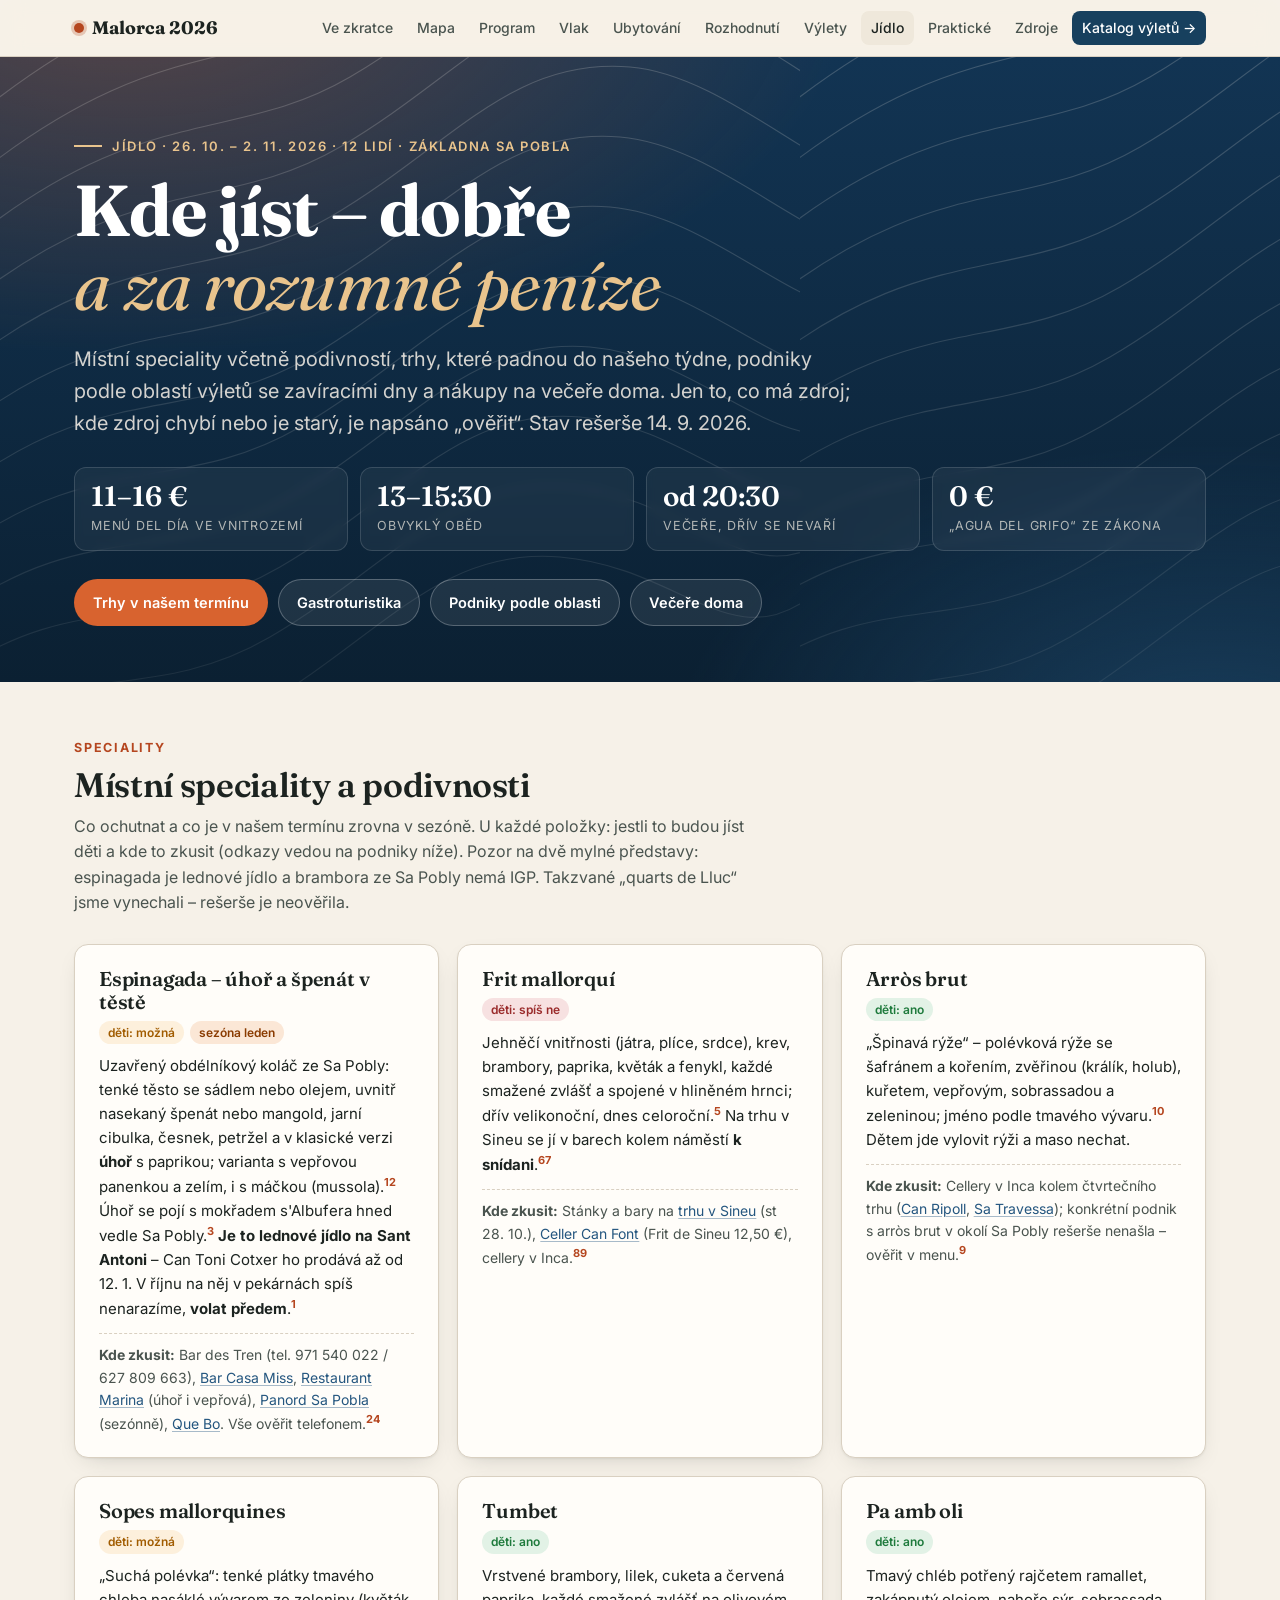
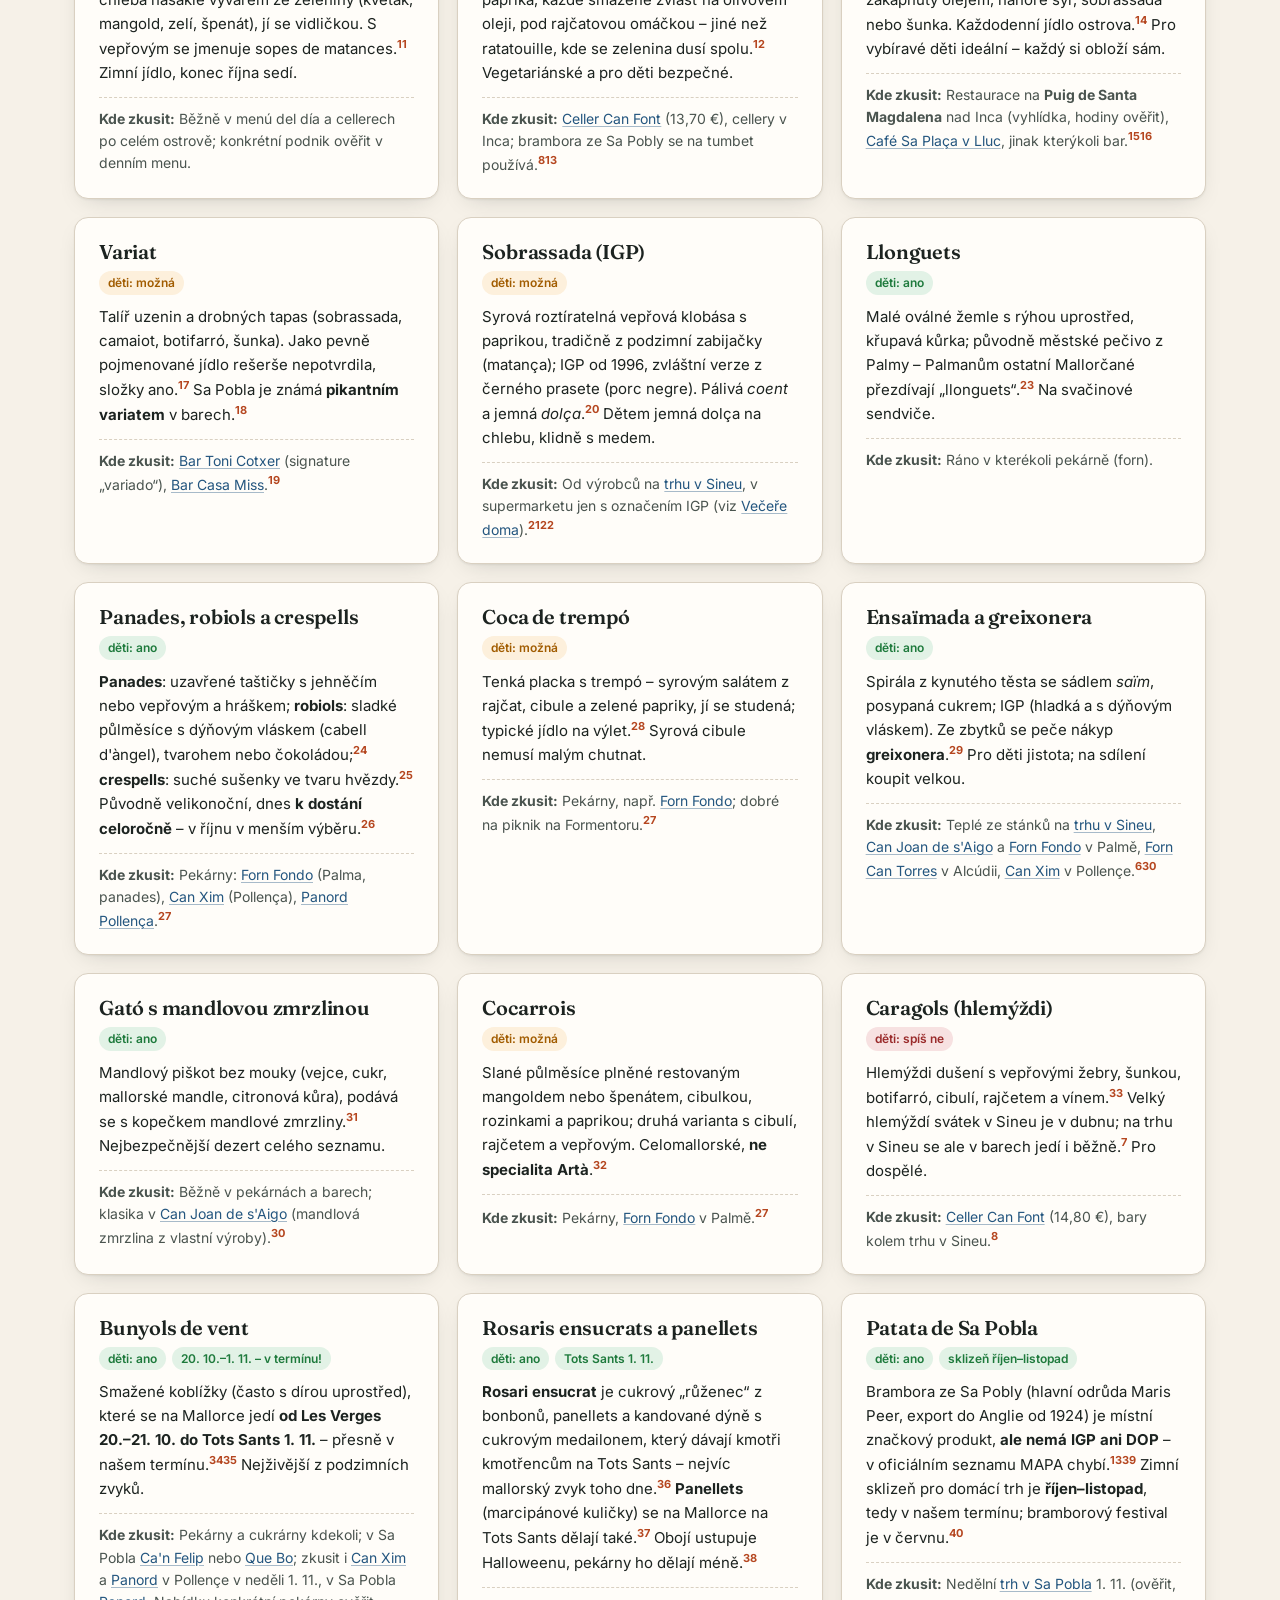
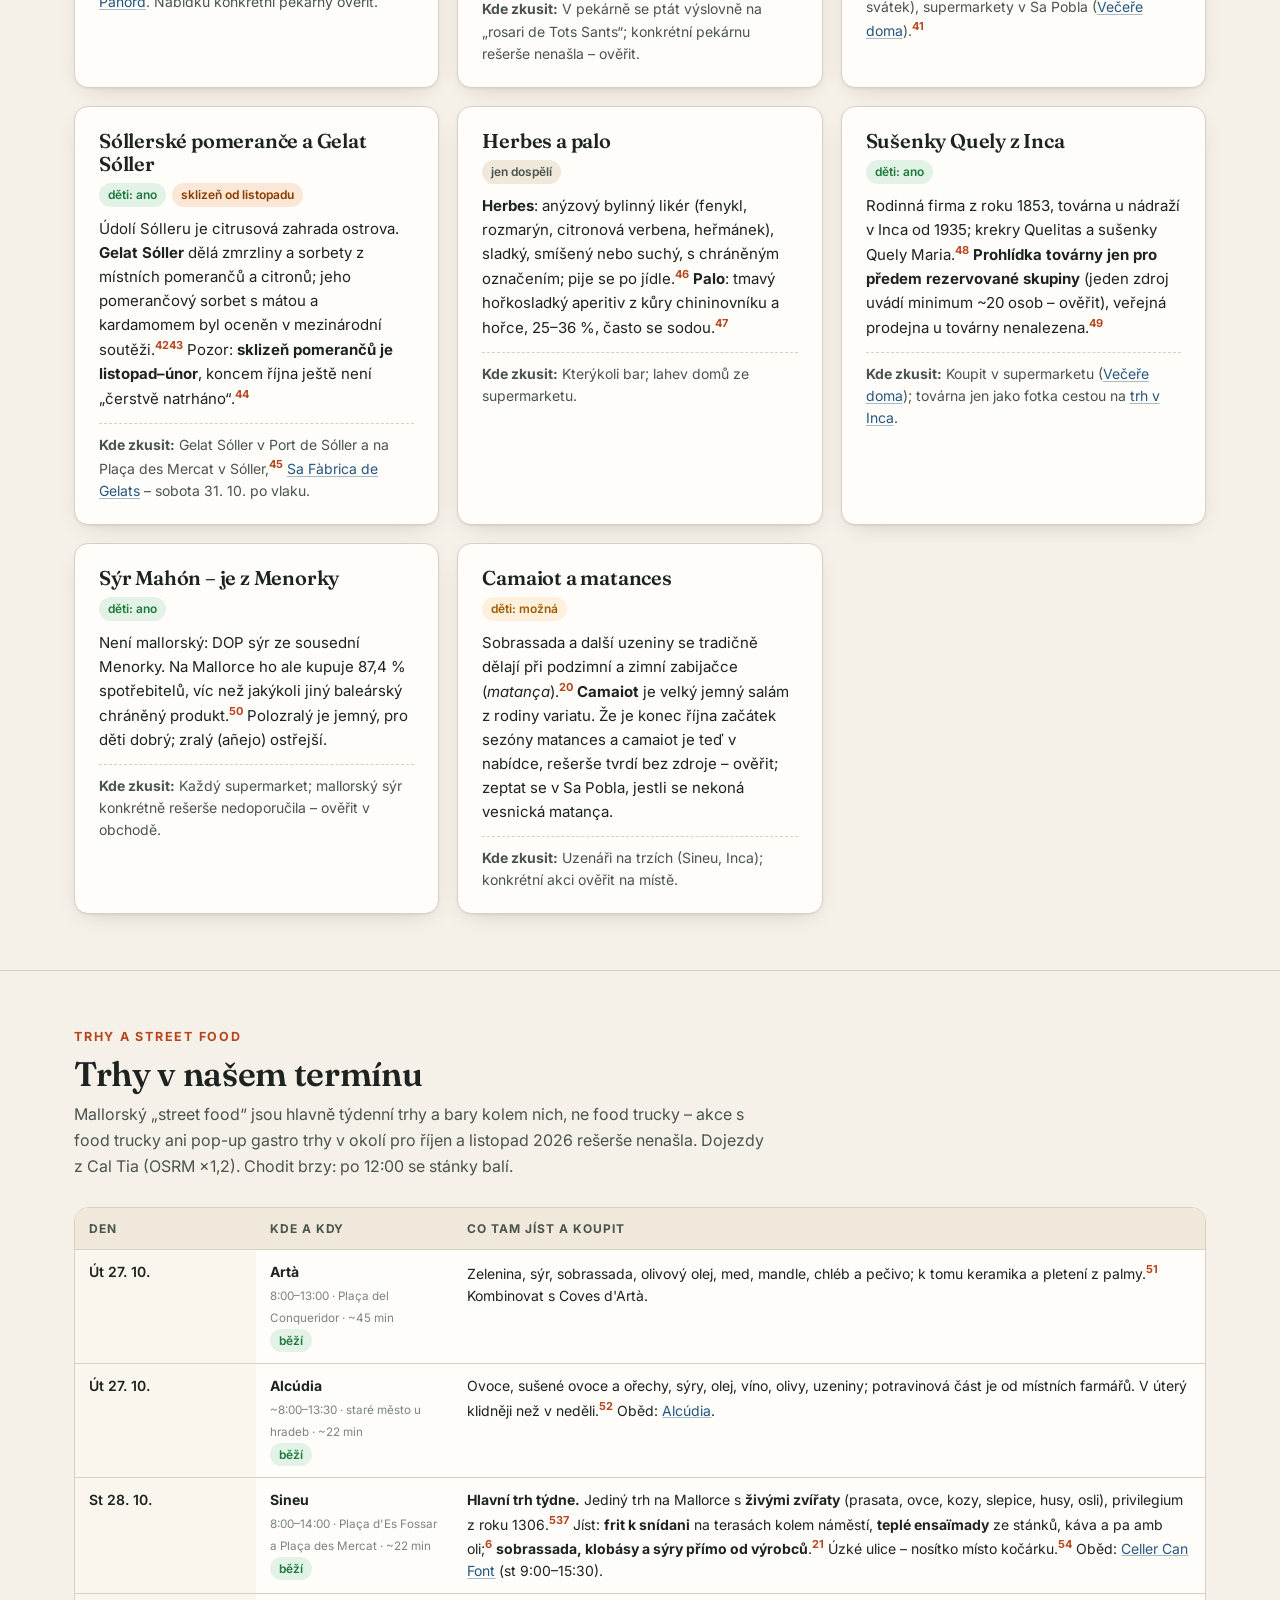
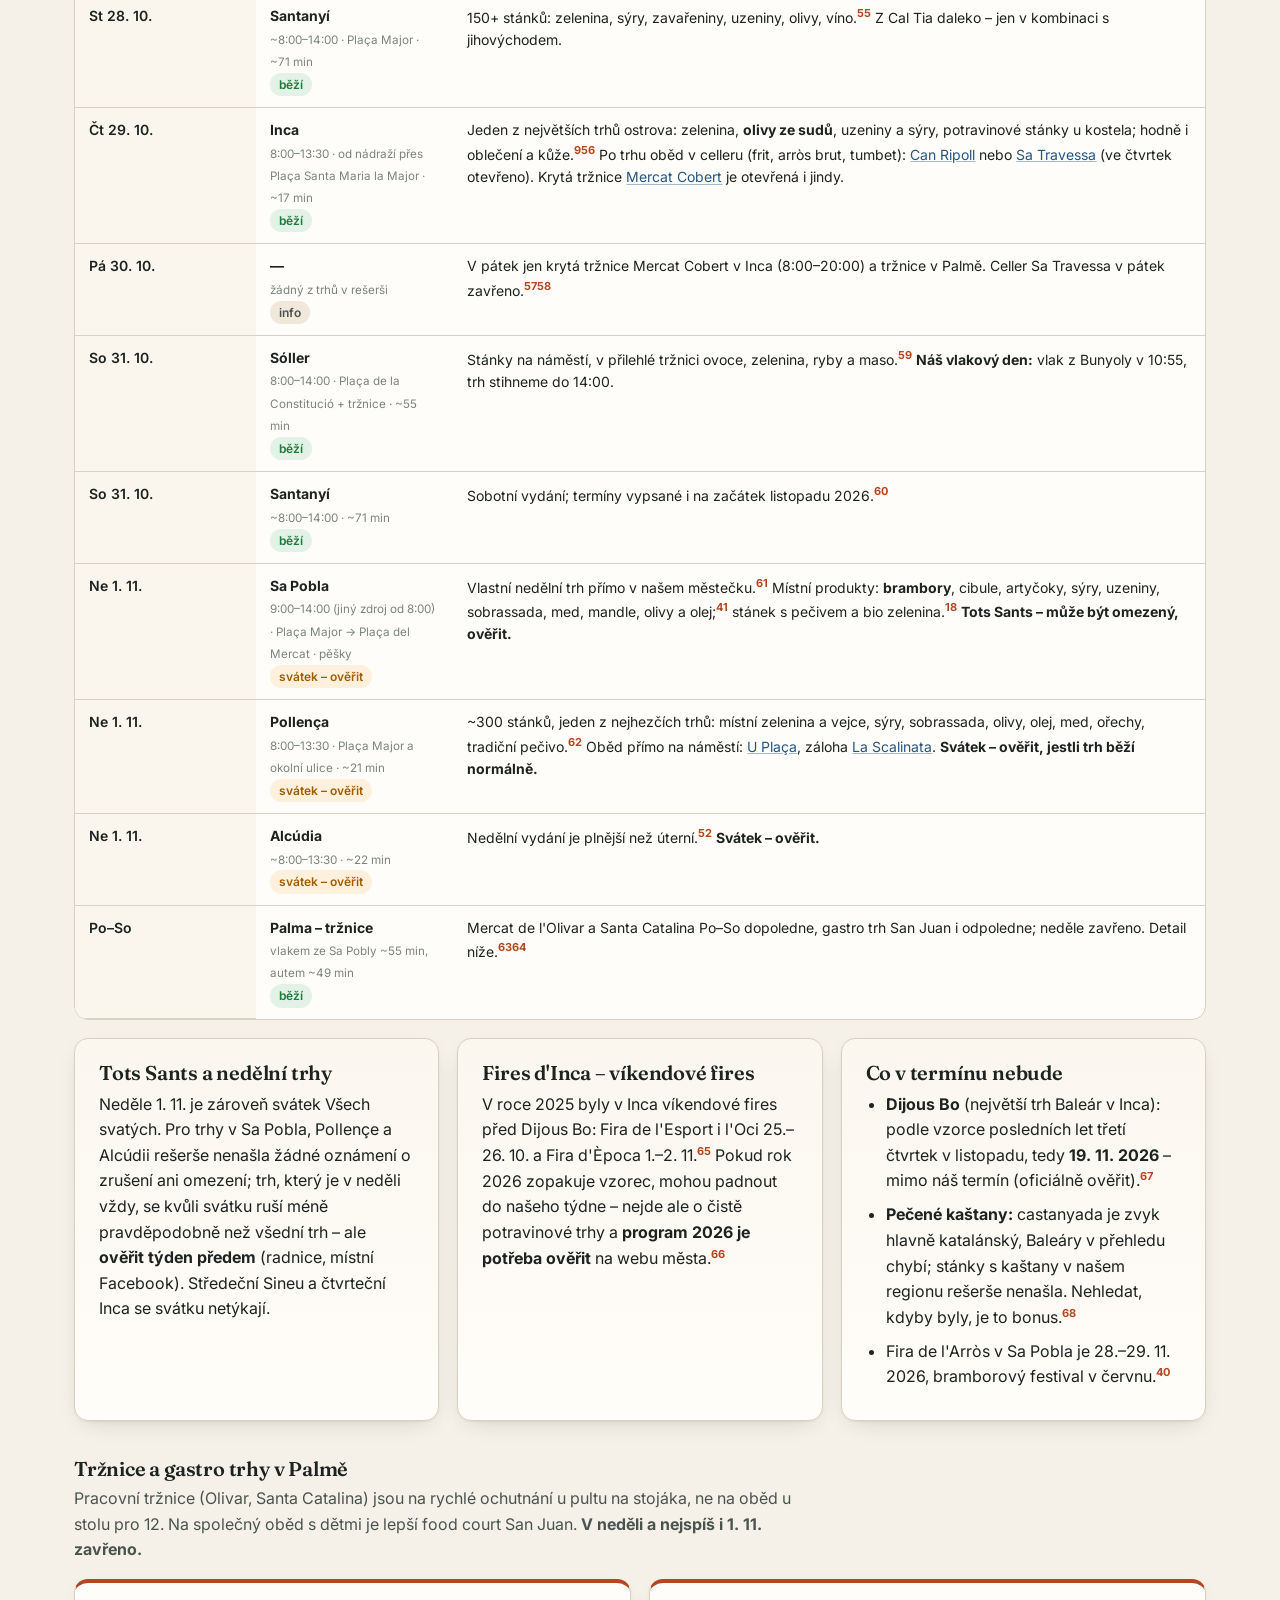
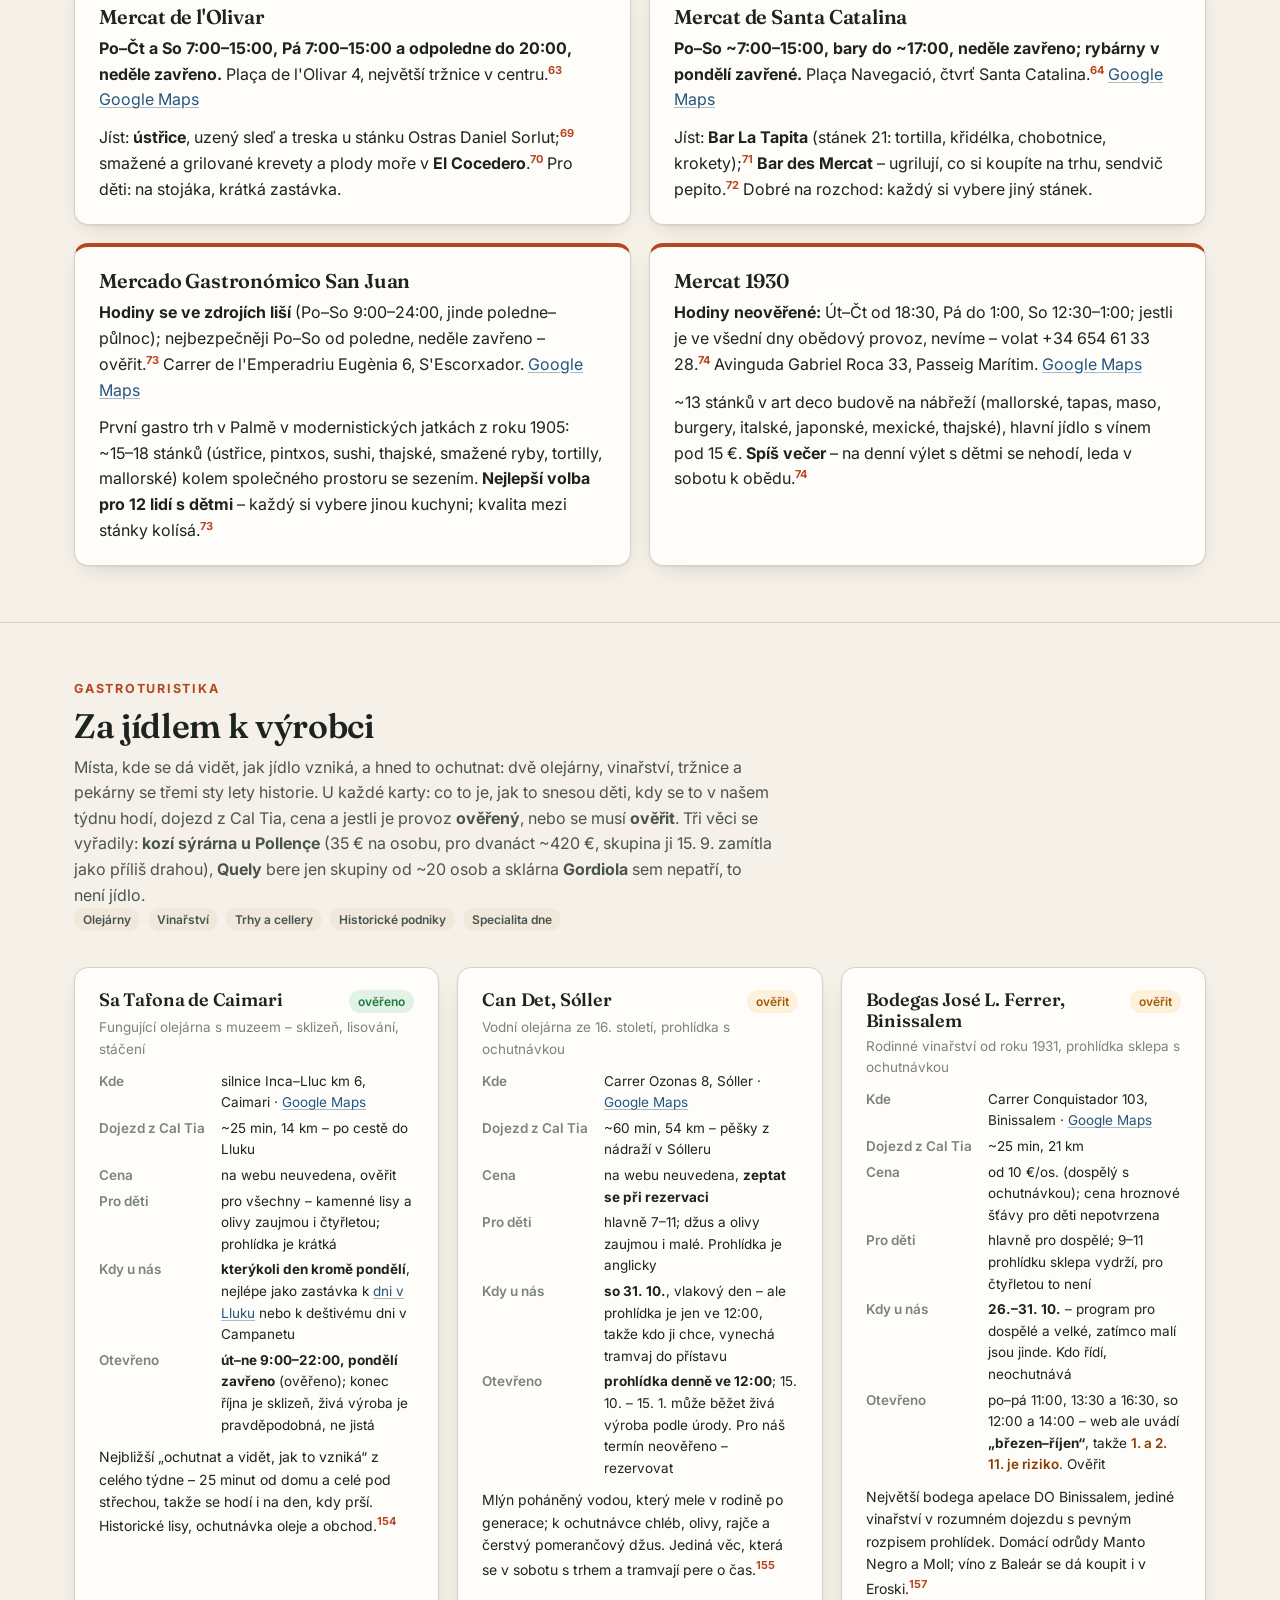
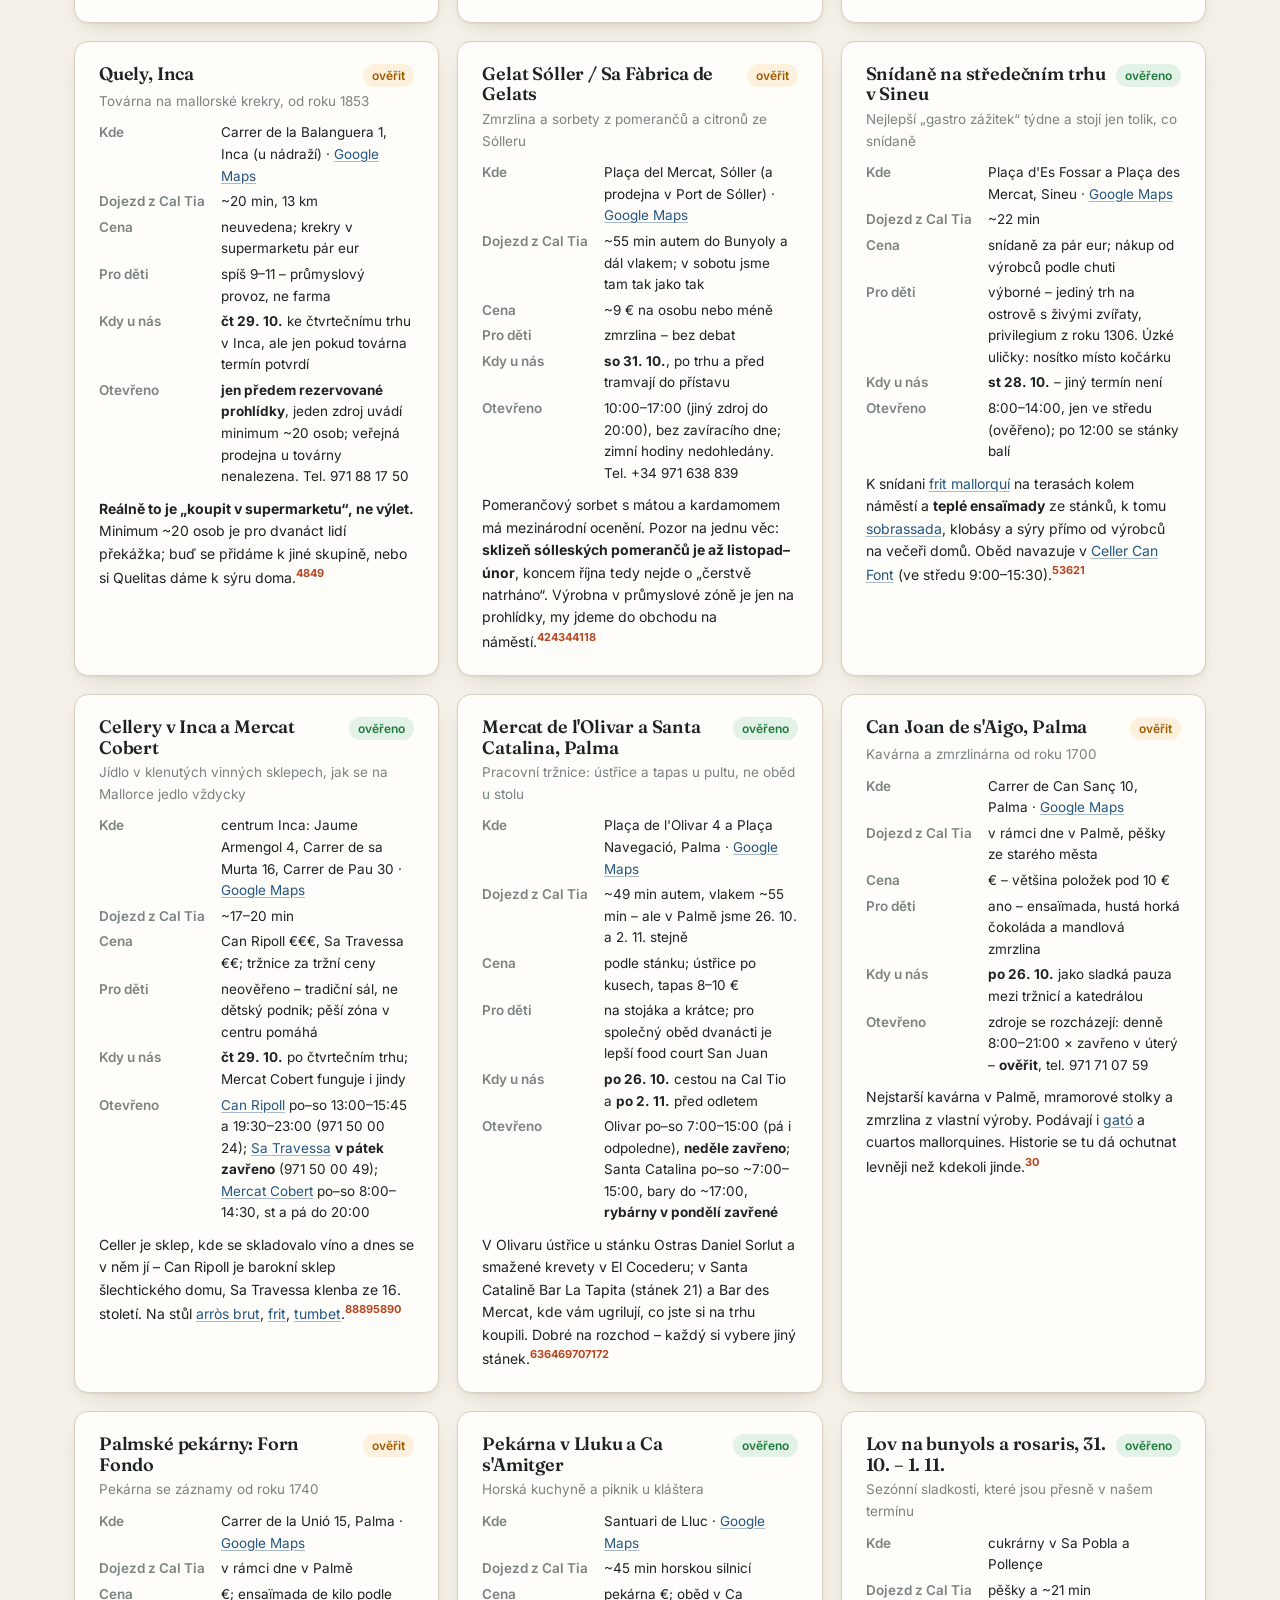
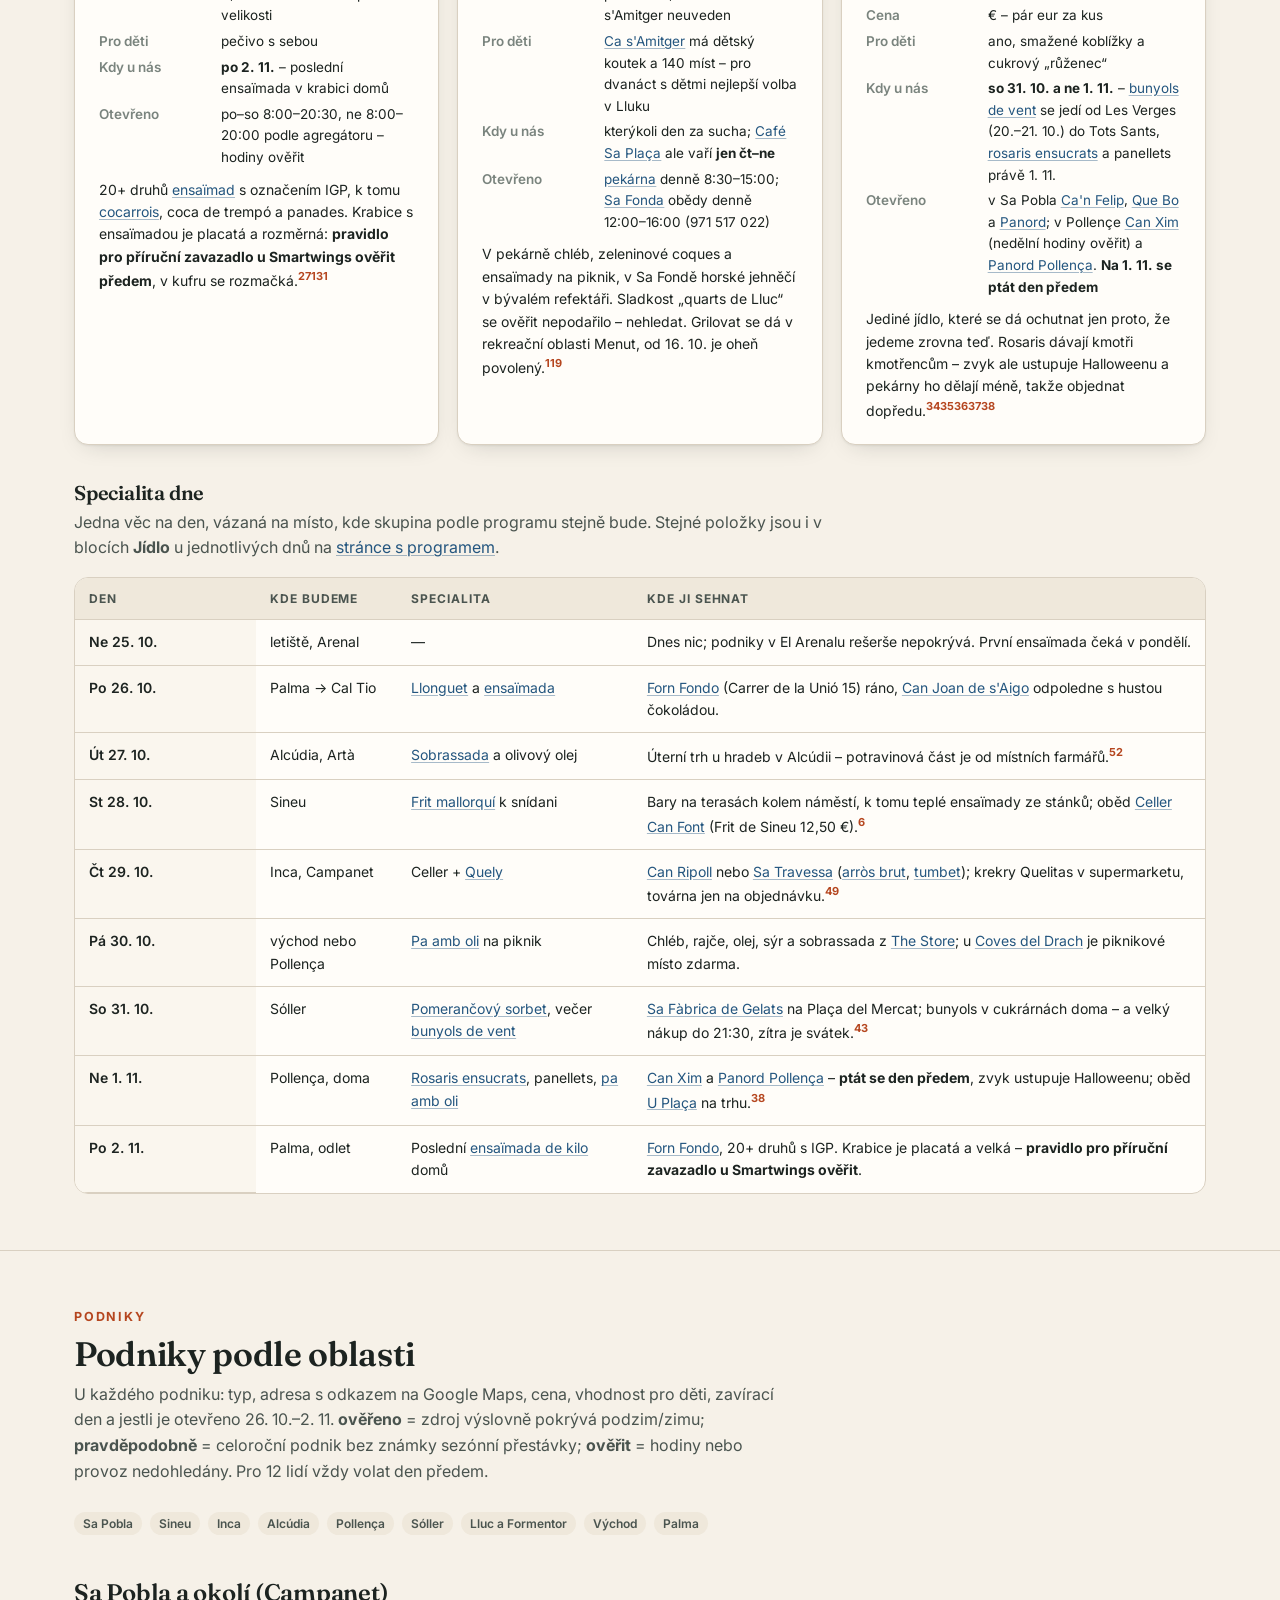
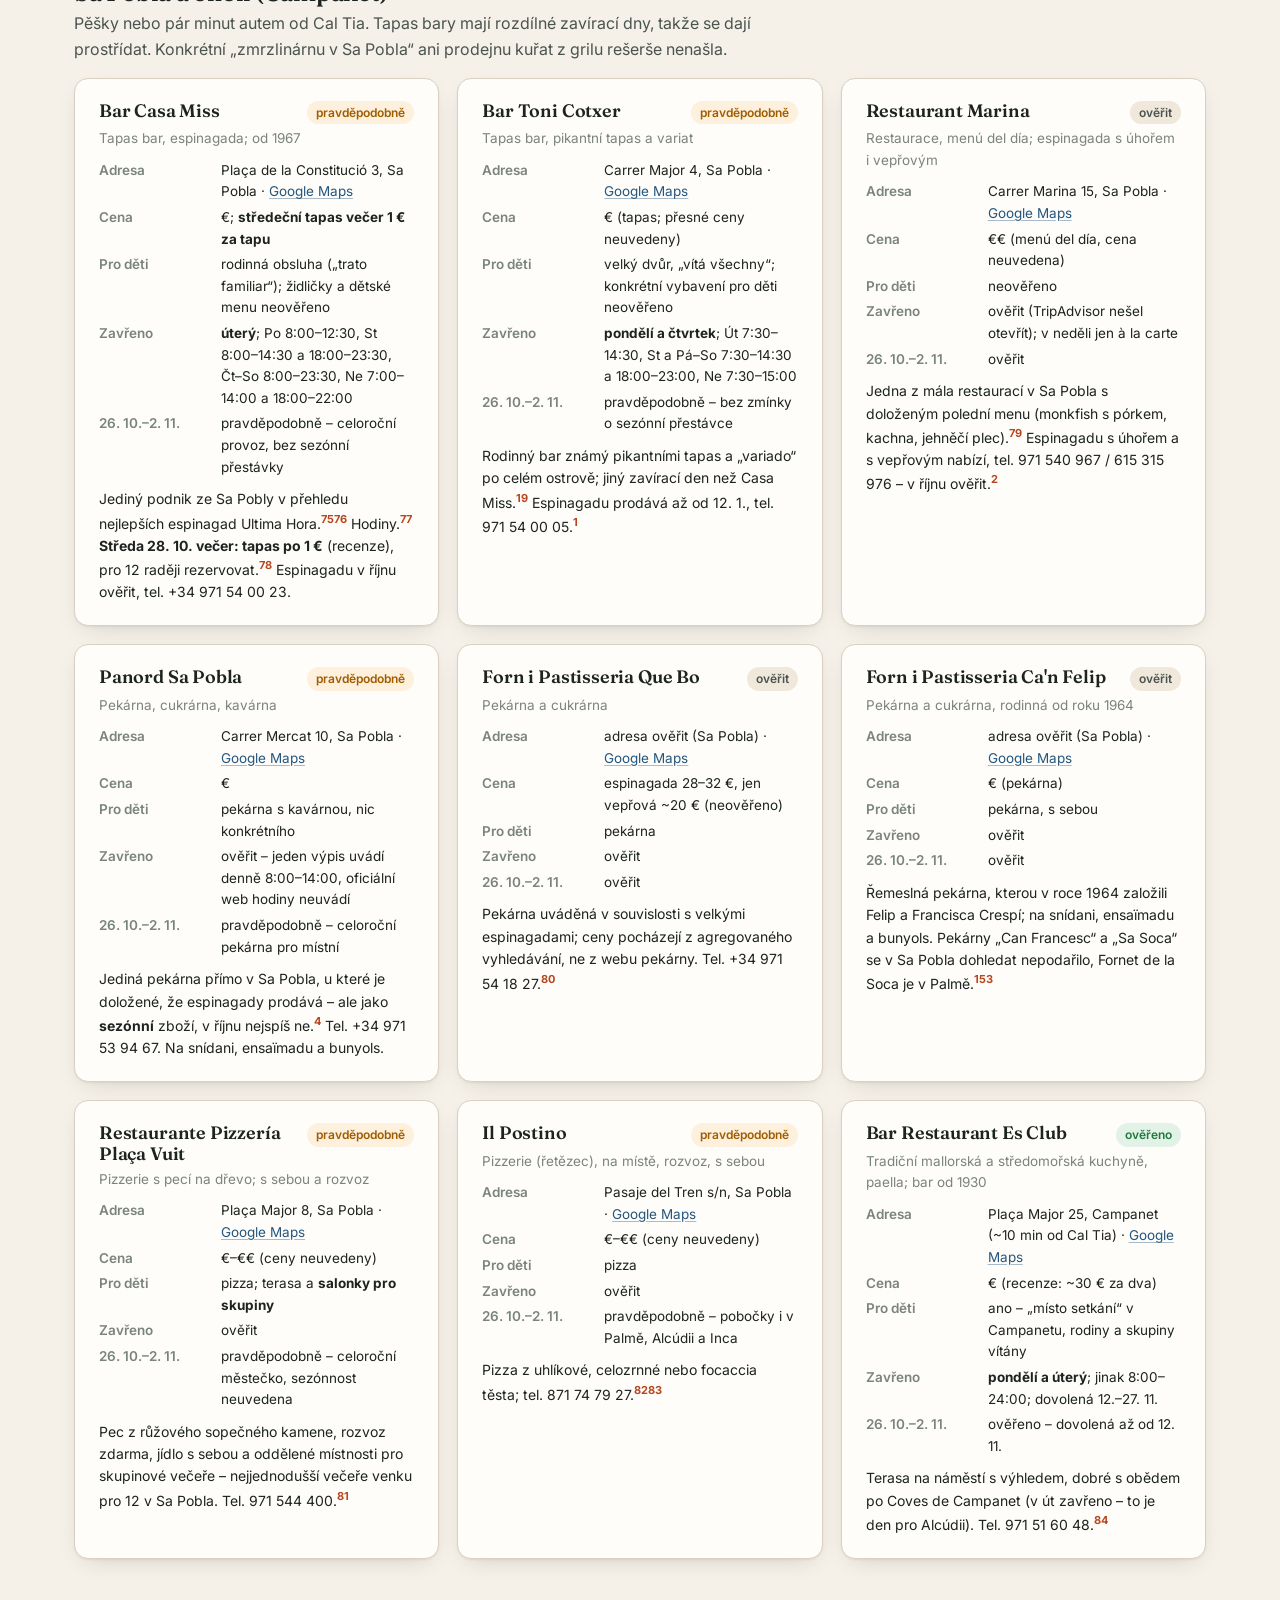
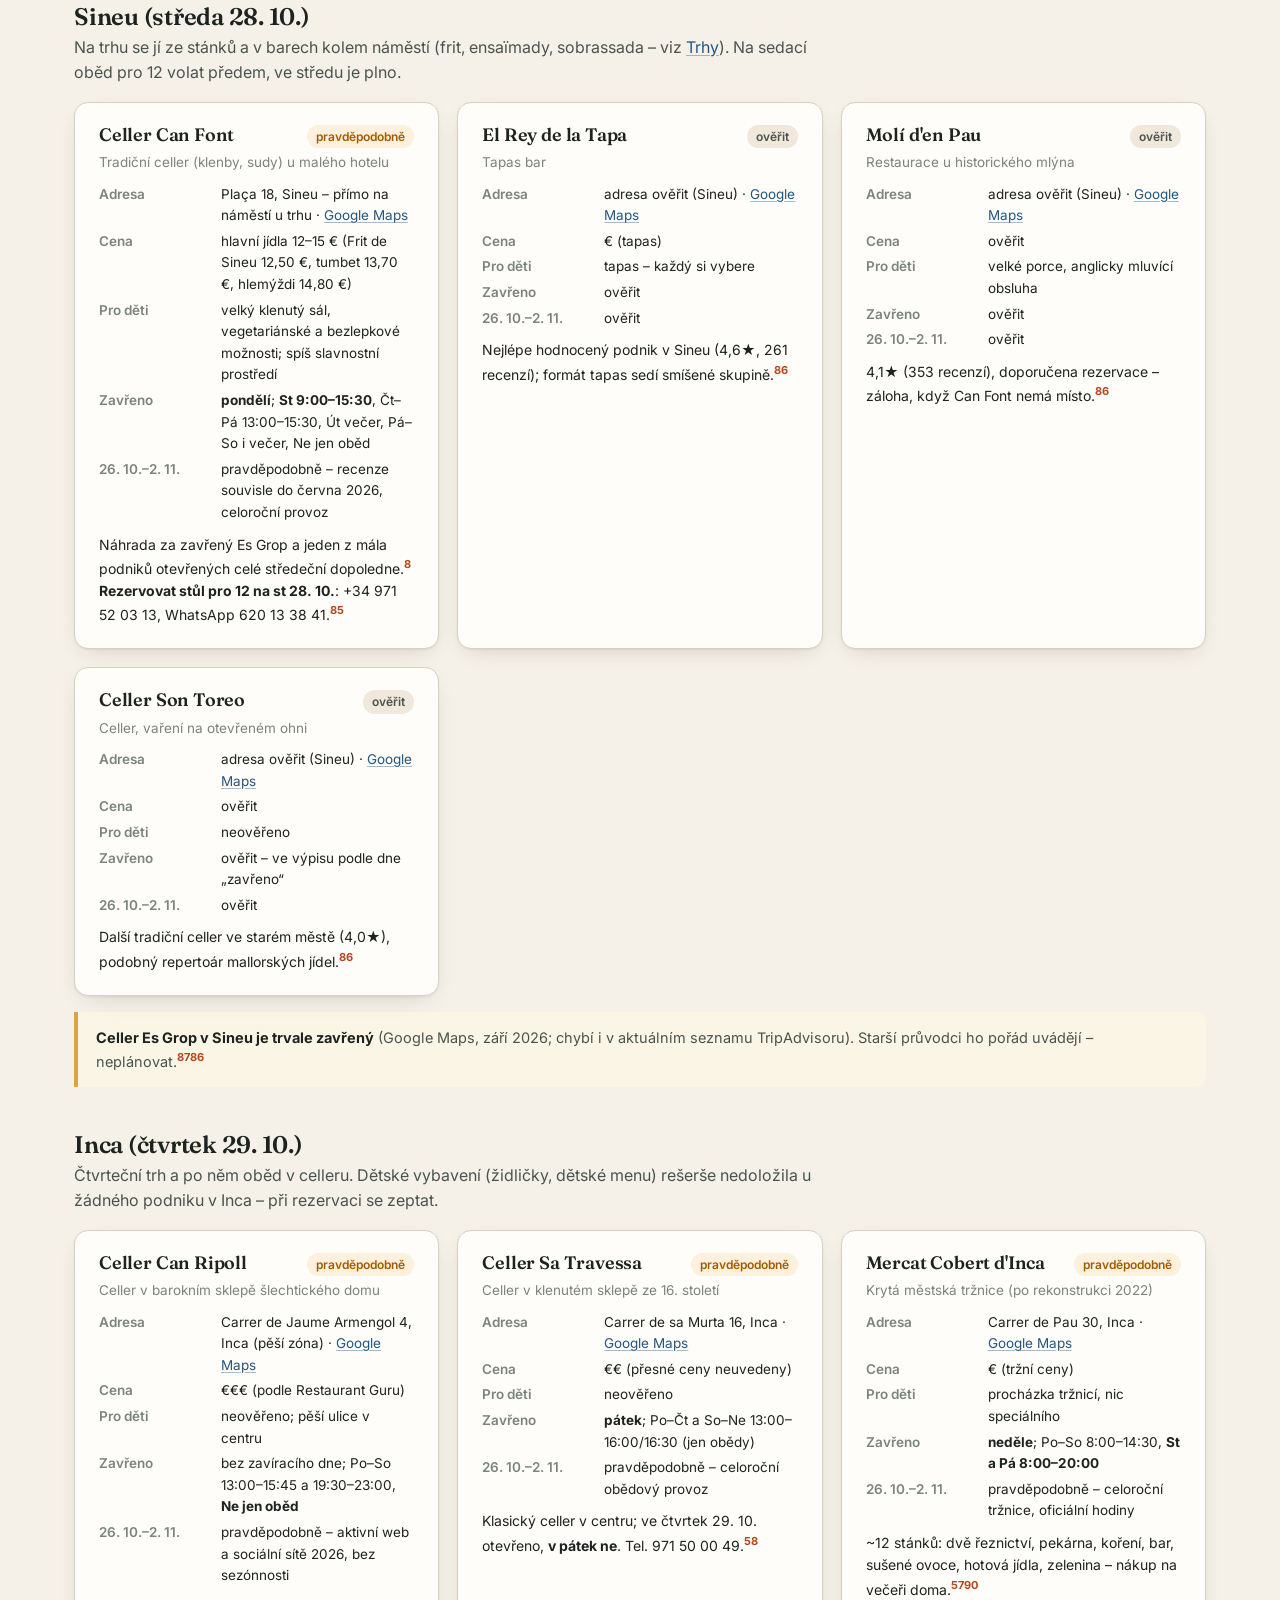
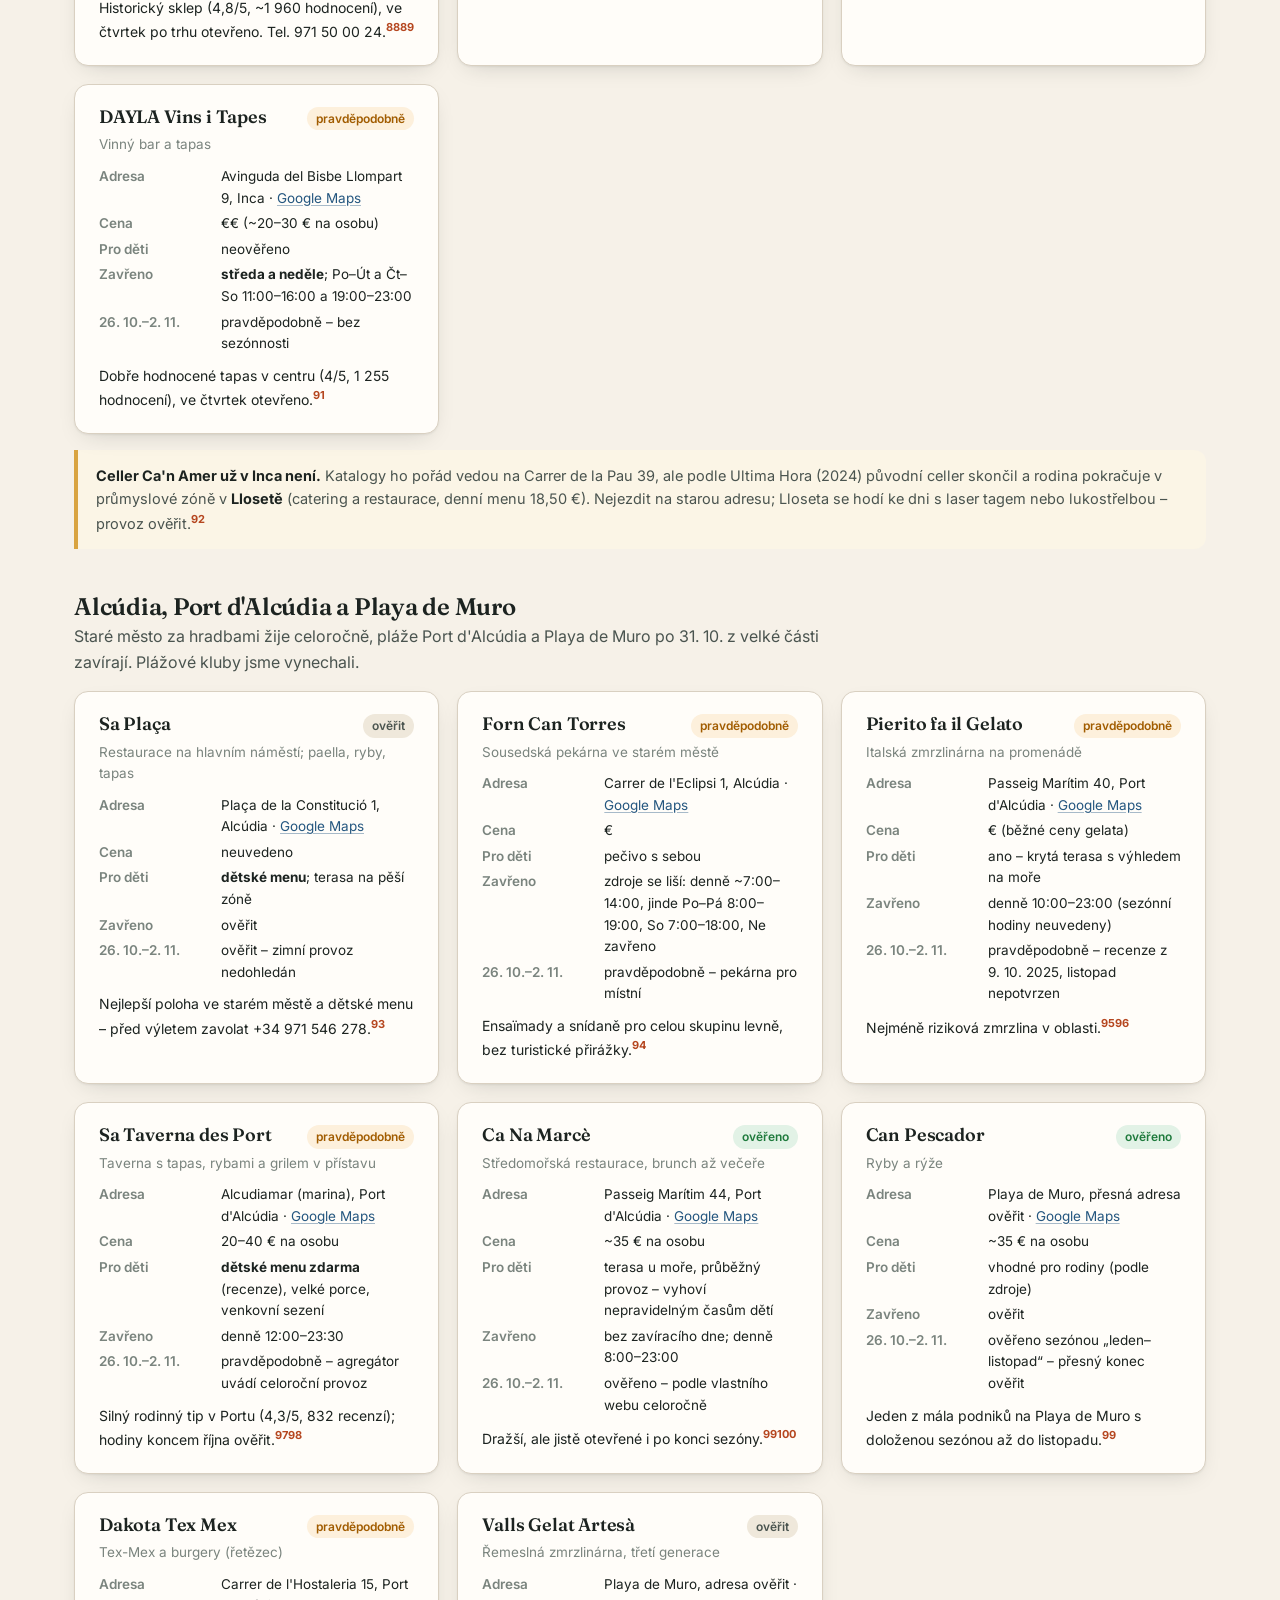
==== jidlo.html @ 550e8e8d "docs: drop goat farm (too expensive) Co-Authored-By: Claude Fable 5.1 <noreply@anthropic.com>" ====
<!DOCTYPE html>
<html lang="cs">
<head>
<meta charset="utf-8">
<meta name="viewport" content="width=device-width, initial-scale=1">
<title>Malorca 2026 – Kde jíst dobře a za rozumné peníze</title>
<meta name="description" content="Místní speciality a podivnosti, trhy v našem termínu, podniky podle oblastí se zavíracími dny, večeře doma a praktické rady k jídlu na Mallorce 26. 10. – 2. 11. 2026, základna Sa Pobla.">
<link rel="icon" href="data:image/svg+xml,<svg xmlns='http://www.w3.org/2000/svg' viewBox='0 0 100 100'><circle cx='50' cy='50' r='46' fill='%2317405e'/><circle cx='50' cy='36' r='13' fill='%23f4efe6'/><path d='M12 66q12-9 24 0t24 0 24 0 16-4' stroke='%23f4efe6' stroke-width='7' fill='none' stroke-linecap='round'/></svg>">
<link rel="stylesheet" href="assets/style.css">
<style>
/* ---------- malorca: jidlo ---------- */
section h3 { font-size: 20px; }
.card ul { padding-left: 20px; }
.card li { margin-bottom: 8px; }
.pills { display: flex; flex-wrap: wrap; gap: 6px; margin: 0 0 10px; }
.spec p { font-size: 15px; }
.spec .where { font-size: 14px; color: var(--ink-2); border-top: 1px dashed var(--line); padding-top: 10px; margin-top: 10px; }
.area { margin-top: 44px; scroll-margin-top: 80px; }
.area:first-of-type { margin-top: 8px; }
.area > h3 { font-size: 24px; margin-bottom: 4px; }
.area > p.lead-area { color: var(--ink-2); max-width: 75ch; margin: 0 0 16px; }
.venue { scroll-margin-top: 80px; }
.venue .vh { display: flex; justify-content: space-between; align-items: flex-start; gap: 10px; }
.venue h4 { font-size: 18px; margin: 0; }
.venue .vt { font-size: 13.5px; color: var(--muted); margin: 4px 0 10px; }
.venue .facts { display: grid; grid-template-columns: 112px 1fr; gap: 4px 10px; font-size: 13.5px; margin: 0 0 10px; }
.venue .facts dt { color: var(--muted); font-weight: 600; }
.venue .facts dd { margin: 0; }
.venue .why { font-size: 14px; margin: 0; }
.area-jump { display: flex; flex-wrap: wrap; gap: 8px; margin: 0 0 8px; }
.area-jump a { text-decoration: none; }
.cmp tbody th { width: 16%; }
.cmp td.what { min-width: 280px; }
@media (max-width: 700px) {
  .cmp { font-size: 13px; }
  .cmp th, .cmp td { padding: 9px 10px; }
  .venue .facts { grid-template-columns: 1fr; }
  .venue .facts dt { margin-top: 4px; }
}
</style>
</head>
<body>

<header class="nav">
  <div class="wrap">
    <a class="brand" href="index.html"><span class="dot"></span>Malorca 2026</a>
    <nav>
      <a href="index.html#zkratka">Ve zkratce</a>
      <a href="index.html#mapa">Mapa</a>
      <a href="index.html#program">Program</a>
      <a href="index.html#vlak">Vlak</a>
      <a href="index.html#ubytovani">Ubytování</a>
      <a href="index.html#proc">Rozhodnutí</a>
      <a href="vylety.html">Výlety</a>
      <a href="jidlo.html" class="active">Jídlo</a>
      <a href="prakticke.html">Praktické</a>
      <a href="#zdroje">Zdroje</a>
      <a class="cta" href="vylety.html">Katalog výletů →</a>
    </nav>
  </div>
</header>
<div class="hero" id="top">
  <div class="wrap">
    <div class="eyebrow">Jídlo · 26. 10. – 2. 11. 2026 · 12 lidí · základna Sa Pobla</div>
    <h1>Kde jíst – dobře<br><em>a za rozumné peníze</em></h1>
    <p class="lead">Místní speciality včetně podivností, trhy, které padnou do našeho týdne, podniky podle oblastí výletů se zavíracími dny a nákupy na večeře doma. Jen to, co má zdroj; kde zdroj chybí nebo je starý, je napsáno „ověřit“. Stav rešerše 14. 9. 2026.</p>
    <div class="stats">
      <div class="stat"><b>11–16 €</b><span>menú del día ve vnitrozemí</span></div>
      <div class="stat"><b>13–15:30</b><span>obvyklý oběd</span></div>
      <div class="stat"><b>od 20:30</b><span>večeře, dřív se nevaří</span></div>
      <div class="stat"><b>0 €</b><span>„agua del grifo“ ze zákona</span></div>
    </div>
    <div class="actions">
      <a class="btn primary" href="#trhy">Trhy v našem termínu</a>
      <a class="btn ghost" href="#gastroturistika">Gastroturistika</a>
      <a class="btn ghost" href="#podniky">Podniky podle oblasti</a>
      <a class="btn ghost" href="#doma">Večeře doma</a>
    </div>
  </div>
</div>

<section id="zvlastnosti">
  <div class="wrap">
    <div class="sec-head">
      <div>
        <span class="kicker">Speciality</span>
        <h2>Místní speciality a podivnosti</h2>
        <p>Co ochutnat a co je v našem termínu zrovna v sezóně. U každé položky: jestli to budou jíst děti a kde to zkusit (odkazy vedou na podniky níže). Pozor na dvě mylné představy: espinagada je lednové jídlo a brambora ze Sa Pobly nemá IGP. Takzvané „quarts de Lluc“ jsme vynechali – rešerše je neověřila.</p>
      </div>
    </div>
    <div class="grid c3">
      <article class="card spec" id="s-espinagada">
        <h3>Espinagada – úhoř a špenát v těstě</h3>
        <div class="pills"><span class="pill warn">děti: možná</span> <span class="pill ot">sezóna leden</span></div>
        <p>Uzavřený obdélníkový koláč ze Sa Pobly: tenké těsto se sádlem nebo olejem, uvnitř nasekaný špenát nebo mangold, jarní cibulka, česnek, petržel a v klasické verzi <b>úhoř</b> s paprikou; varianta s vepřovou panenkou a zelím, i s máčkou (mussola).<sup class="cite"><a href="#src-1">1</a></sup><sup class="cite"><a href="#src-2">2</a></sup> Úhoř se pojí s mokřadem s'Albufera hned vedle Sa Pobly.<sup class="cite"><a href="#src-3">3</a></sup> <b>Je to lednové jídlo na Sant Antoni</b> – Can Toni Cotxer ho prodává až od 12. 1. V říjnu na něj v pekárnách spíš nenarazíme, <b>volat předem</b>.<sup class="cite"><a href="#src-1">1</a></sup></p>
        <p class="where"><b>Kde zkusit:</b> Bar des Tren (tel. 971 540 022 / 627 809 663), <a href="#v-casa-miss">Bar Casa Miss</a>, <a href="#v-marina">Restaurant Marina</a> (úhoř i vepřová), <a href="#v-panord-sa-pobla">Panord Sa Pobla</a> (sezónně), <a href="#v-que-bo">Que Bo</a>. Vše ověřit telefonem.<sup class="cite"><a href="#src-2">2</a></sup><sup class="cite"><a href="#src-4">4</a></sup></p>
      </article>
      <article class="card spec" id="s-frit">
        <h3>Frit mallorquí</h3>
        <div class="pills"><span class="pill bad">děti: spíš ne</span></div>
        <p>Jehněčí vnitřnosti (játra, plíce, srdce), krev, brambory, paprika, květák a fenykl, každé smažené zvlášť a spojené v hliněném hrnci; dřív velikonoční, dnes celoroční.<sup class="cite"><a href="#src-5">5</a></sup> Na trhu v Sineu se jí v barech kolem náměstí <b>k snídani</b>.<sup class="cite"><a href="#src-6">6</a></sup><sup class="cite"><a href="#src-7">7</a></sup></p>
        <p class="where"><b>Kde zkusit:</b> Stánky a bary na <a href="#trhy">trhu v Sineu</a> (st 28. 10.), <a href="#v-can-font">Celler Can Font</a> (Frit de Sineu 12,50 €), cellery v Inca.<sup class="cite"><a href="#src-8">8</a></sup><sup class="cite"><a href="#src-9">9</a></sup></p>
      </article>
      <article class="card spec" id="s-arros-brut">
        <h3>Arròs brut</h3>
        <div class="pills"><span class="pill ok">děti: ano</span></div>
        <p>„Špinavá rýže“ – polévková rýže se šafránem a kořením, zvěřinou (králík, holub), kuřetem, vepřovým, sobrassadou a zeleninou; jméno podle tmavého vývaru.<sup class="cite"><a href="#src-10">10</a></sup> Dětem jde vylovit rýži a maso nechat.</p>
        <p class="where"><b>Kde zkusit:</b> Cellery v Inca kolem čtvrtečního trhu (<a href="#v-can-ripoll">Can Ripoll</a>, <a href="#v-sa-travessa">Sa Travessa</a>); konkrétní podnik s arròs brut v okolí Sa Pobly rešerše nenašla – ověřit v menu.<sup class="cite"><a href="#src-9">9</a></sup></p>
      </article>
      <article class="card spec" id="s-sopes">
        <h3>Sopes mallorquines</h3>
        <div class="pills"><span class="pill warn">děti: možná</span></div>
        <p>„Suchá polévka“: tenké plátky tmavého chleba nasáklé vývarem ze zeleniny (květák, mangold, zelí, špenát), jí se vidličkou. S vepřovým se jmenuje sopes de matances.<sup class="cite"><a href="#src-11">11</a></sup> Zimní jídlo, konec října sedí.</p>
        <p class="where"><b>Kde zkusit:</b> Běžně v menú del día a cellerech po celém ostrově; konkrétní podnik ověřit v denním menu.</p>
      </article>
      <article class="card spec" id="s-tumbet">
        <h3>Tumbet</h3>
        <div class="pills"><span class="pill ok">děti: ano</span></div>
        <p>Vrstvené brambory, lilek, cuketa a červená paprika, každé smažené zvlášť na olivovém oleji, pod rajčatovou omáčkou – jiné než ratatouille, kde se zelenina dusí spolu.<sup class="cite"><a href="#src-12">12</a></sup> Vegetariánské a pro děti bezpečné.</p>
        <p class="where"><b>Kde zkusit:</b> <a href="#v-can-font">Celler Can Font</a> (13,70 €), cellery v Inca; brambora ze Sa Pobly se na tumbet používá.<sup class="cite"><a href="#src-8">8</a></sup><sup class="cite"><a href="#src-13">13</a></sup></p>
      </article>
      <article class="card spec" id="s-pa-amb-oli">
        <h3>Pa amb oli</h3>
        <div class="pills"><span class="pill ok">děti: ano</span></div>
        <p>Tmavý chléb potřený rajčetem ramallet, zakápnutý olejem, nahoře sýr, sobrassada nebo šunka. Každodenní jídlo ostrova.<sup class="cite"><a href="#src-14">14</a></sup> Pro vybíravé děti ideální – každý si obloží sám.</p>
        <p class="where"><b>Kde zkusit:</b> Restaurace na <b>Puig de Santa Magdalena</b> nad Inca (vyhlídka, hodiny ověřit), <a href="#v-cafe-sa-placa-lluc">Café Sa Plaça v Lluc</a>, jinak kterýkoli bar.<sup class="cite"><a href="#src-15">15</a></sup><sup class="cite"><a href="#src-16">16</a></sup></p>
      </article>
      <article class="card spec" id="s-variat">
        <h3>Variat</h3>
        <div class="pills"><span class="pill warn">děti: možná</span></div>
        <p>Talíř uzenin a drobných tapas (sobrassada, camaiot, botifarró, šunka). Jako pevně pojmenované jídlo rešerše nepotvrdila, složky ano.<sup class="cite"><a href="#src-17">17</a></sup> Sa Pobla je známá <b>pikantním variatem</b> v barech.<sup class="cite"><a href="#src-18">18</a></sup></p>
        <p class="where"><b>Kde zkusit:</b> <a href="#v-toni-cotxer">Bar Toni Cotxer</a> (signature „variado“), <a href="#v-casa-miss">Bar Casa Miss</a>.<sup class="cite"><a href="#src-19">19</a></sup></p>
      </article>
      <article class="card spec" id="s-sobrassada">
        <h3>Sobrassada (IGP)</h3>
        <div class="pills"><span class="pill warn">děti: možná</span></div>
        <p>Syrová roztíratelná vepřová klobása s paprikou, tradičně z podzimní zabijačky (matança); IGP od 1996, zvláštní verze z černého prasete (porc negre). Pálivá <i>coent</i> a jemná <i>dolça</i>.<sup class="cite"><a href="#src-20">20</a></sup> Dětem jemná dolça na chlebu, klidně s medem.</p>
        <p class="where"><b>Kde zkusit:</b> Od výrobců na <a href="#trhy">trhu v Sineu</a>, v supermarketu jen s označením IGP (viz <a href="#doma">Večeře doma</a>).<sup class="cite"><a href="#src-21">21</a></sup><sup class="cite"><a href="#src-22">22</a></sup></p>
      </article>
      <article class="card spec" id="s-llonguets">
        <h3>Llonguets</h3>
        <div class="pills"><span class="pill ok">děti: ano</span></div>
        <p>Malé oválné žemle s rýhou uprostřed, křupavá kůrka; původně městské pečivo z Palmy – Palmanům ostatní Mallorčané přezdívají „llonguets“.<sup class="cite"><a href="#src-23">23</a></sup> Na svačinové sendviče.</p>
        <p class="where"><b>Kde zkusit:</b> Ráno v kterékoli pekárně (forn).</p>
      </article>
      <article class="card spec" id="s-panades">
        <h3>Panades, robiols a crespells</h3>
        <div class="pills"><span class="pill ok">děti: ano</span></div>
        <p><b>Panades</b>: uzavřené taštičky s jehněčím nebo vepřovým a hráškem; <b>robiols</b>: sladké půlměsíce s dýňovým vláskem (cabell d'àngel), tvarohem nebo čokoládou;<sup class="cite"><a href="#src-24">24</a></sup> <b>crespells</b>: suché sušenky ve tvaru hvězdy.<sup class="cite"><a href="#src-25">25</a></sup> Původně velikonoční, dnes <b>k dostání celoročně</b> – v říjnu v menším výběru.<sup class="cite"><a href="#src-26">26</a></sup></p>
        <p class="where"><b>Kde zkusit:</b> Pekárny: <a href="#v-forn-fondo">Forn Fondo</a> (Palma, panades), <a href="#v-can-xim">Can Xim</a> (Pollença), <a href="#v-panord-pollenca">Panord Pollença</a>.<sup class="cite"><a href="#src-27">27</a></sup></p>
      </article>
      <article class="card spec" id="s-trempo">
        <h3>Coca de trempó</h3>
        <div class="pills"><span class="pill warn">děti: možná</span></div>
        <p>Tenká placka s trempó – syrovým salátem z rajčat, cibule a zelené papriky, jí se studená; typické jídlo na výlet.<sup class="cite"><a href="#src-28">28</a></sup> Syrová cibule nemusí malým chutnat.</p>
        <p class="where"><b>Kde zkusit:</b> Pekárny, např. <a href="#v-forn-fondo">Forn Fondo</a>; dobré na piknik na Formentoru.<sup class="cite"><a href="#src-27">27</a></sup></p>
      </article>
      <article class="card spec" id="s-ensaimada">
        <h3>Ensaïmada a greixonera</h3>
        <div class="pills"><span class="pill ok">děti: ano</span></div>
        <p>Spirála z kynutého těsta se sádlem <i>saïm</i>, posypaná cukrem; IGP (hladká a s dýňovým vláskem). Ze zbytků se peče nákyp <b>greixonera</b>.<sup class="cite"><a href="#src-29">29</a></sup> Pro děti jistota; na sdílení koupit velkou.</p>
        <p class="where"><b>Kde zkusit:</b> Teplé ze stánků na <a href="#trhy">trhu v Sineu</a>, <a href="#v-can-joan-de-s-aigo">Can Joan de s'Aigo</a> a <a href="#v-forn-fondo">Forn Fondo</a> v Palmě, <a href="#v-can-torres">Forn Can Torres</a> v Alcúdii, <a href="#v-can-xim">Can Xim</a> v Pollençe.<sup class="cite"><a href="#src-6">6</a></sup><sup class="cite"><a href="#src-30">30</a></sup></p>
      </article>
      <article class="card spec" id="s-gato">
        <h3>Gató s mandlovou zmrzlinou</h3>
        <div class="pills"><span class="pill ok">děti: ano</span></div>
        <p>Mandlový piškot bez mouky (vejce, cukr, mallorské mandle, citronová kůra), podává se s kopečkem mandlové zmrzliny.<sup class="cite"><a href="#src-31">31</a></sup> Nejbezpečnější dezert celého seznamu.</p>
        <p class="where"><b>Kde zkusit:</b> Běžně v pekárnách a barech; klasika v <a href="#v-can-joan-de-s-aigo">Can Joan de s'Aigo</a> (mandlová zmrzlina z vlastní výroby).<sup class="cite"><a href="#src-30">30</a></sup></p>
      </article>
      <article class="card spec" id="s-cocarrois">
        <h3>Cocarrois</h3>
        <div class="pills"><span class="pill warn">děti: možná</span></div>
        <p>Slané půlměsíce plněné restovaným mangoldem nebo špenátem, cibulkou, rozinkami a paprikou; druhá varianta s cibulí, rajčetem a vepřovým. Celomallorské, <b>ne specialita Artà</b>.<sup class="cite"><a href="#src-32">32</a></sup></p>
        <p class="where"><b>Kde zkusit:</b> Pekárny, <a href="#v-forn-fondo">Forn Fondo</a> v Palmě.<sup class="cite"><a href="#src-27">27</a></sup></p>
      </article>
      <article class="card spec" id="s-caragols">
        <h3>Caragols (hlemýždi)</h3>
        <div class="pills"><span class="pill bad">děti: spíš ne</span></div>
        <p>Hlemýždi dušení s vepřovými žebry, šunkou, botifarró, cibulí, rajčetem a vínem.<sup class="cite"><a href="#src-33">33</a></sup> Velký hlemýždí svátek v Sineu je v dubnu; na trhu v Sineu se ale v barech jedí i běžně.<sup class="cite"><a href="#src-7">7</a></sup> Pro dospělé.</p>
        <p class="where"><b>Kde zkusit:</b> <a href="#v-can-font">Celler Can Font</a> (14,80 €), bary kolem trhu v Sineu.<sup class="cite"><a href="#src-8">8</a></sup></p>
      </article>
      <article class="card spec" id="s-bunyols">
        <h3>Bunyols de vent</h3>
        <div class="pills"><span class="pill ok">děti: ano</span> <span class="pill ok">20. 10.–1. 11. – v termínu!</span></div>
        <p>Smažené koblížky (často s dírou uprostřed), které se na Mallorce jedí <b>od Les Verges 20.–21. 10. do Tots Sants 1. 11.</b> – přesně v našem termínu.<sup class="cite"><a href="#src-34">34</a></sup><sup class="cite"><a href="#src-35">35</a></sup> Nejživější z podzimních zvyků.</p>
        <p class="where"><b>Kde zkusit:</b> Pekárny a cukrárny kdekoli; v Sa Pobla <a href="#v-can-felip">Ca'n Felip</a> nebo <a href="#v-que-bo">Que Bo</a>; zkusit i <a href="#v-can-xim">Can Xim</a> a <a href="#v-panord-pollenca">Panord</a> v Pollençe v neděli 1. 11., v Sa Pobla <a href="#v-panord-sa-pobla">Panord</a>. Nabídku konkrétní pekárny ověřit.</p>
      </article>
      <article class="card spec" id="s-rosaris">
        <h3>Rosaris ensucrats a panellets</h3>
        <div class="pills"><span class="pill ok">děti: ano</span> <span class="pill ok">Tots Sants 1. 11.</span></div>
        <p><b>Rosari ensucrat</b> je cukrový „růženec“ z bonbonů, panellets a kandované dýně s cukrovým medailonem, který dávají kmotři kmotřencům na Tots Sants – nejvíc mallorský zvyk toho dne.<sup class="cite"><a href="#src-36">36</a></sup> <b>Panellets</b> (marcipánové kuličky) se na Mallorce na Tots Sants dělají také.<sup class="cite"><a href="#src-37">37</a></sup> Obojí ustupuje Halloweenu, pekárny ho dělají méně.<sup class="cite"><a href="#src-38">38</a></sup></p>
        <p class="where"><b>Kde zkusit:</b> V pekárně se ptát výslovně na „rosari de Tots Sants“; konkrétní pekárnu rešerše nenašla – ověřit.</p>
      </article>
      <article class="card spec" id="s-patata">
        <h3>Patata de Sa Pobla</h3>
        <div class="pills"><span class="pill ok">děti: ano</span> <span class="pill ok">sklizeň říjen–listopad</span></div>
        <p>Brambora ze Sa Pobly (hlavní odrůda Maris Peer, export do Anglie od 1924) je místní značkový produkt, <b>ale nemá IGP ani DOP</b> – v oficiálním seznamu MAPA chybí.<sup class="cite"><a href="#src-13">13</a></sup><sup class="cite"><a href="#src-39">39</a></sup> Zimní sklizeň pro domácí trh je <b>říjen–listopad</b>, tedy v našem termínu; bramborový festival je v červnu.<sup class="cite"><a href="#src-40">40</a></sup></p>
        <p class="where"><b>Kde zkusit:</b> Nedělní <a href="#trhy">trh v Sa Pobla</a> 1. 11. (ověřit, svátek), supermarkety v Sa Pobla (<a href="#doma">Večeře doma</a>).<sup class="cite"><a href="#src-41">41</a></sup></p>
      </article>
      <article class="card spec" id="s-soller">
        <h3>Sóllerské pomeranče a Gelat Sóller</h3>
        <div class="pills"><span class="pill ok">děti: ano</span> <span class="pill ot">sklizeň od listopadu</span></div>
        <p>Údolí Sólleru je citrusová zahrada ostrova. <b>Gelat Sóller</b> dělá zmrzliny a sorbety z místních pomerančů a citronů; jeho pomerančový sorbet s mátou a kardamomem byl oceněn v mezinárodní soutěži.<sup class="cite"><a href="#src-42">42</a></sup><sup class="cite"><a href="#src-43">43</a></sup> Pozor: <b>sklizeň pomerančů je listopad–únor</b>, koncem října ještě není „čerstvě natrháno“.<sup class="cite"><a href="#src-44">44</a></sup></p>
        <p class="where"><b>Kde zkusit:</b> Gelat Sóller v Port de Sóller a na Plaça des Mercat v Sóller,<sup class="cite"><a href="#src-45">45</a></sup> <a href="#v-sa-fabrica-de-gelats">Sa Fàbrica de Gelats</a> – sobota 31. 10. po vlaku.</p>
      </article>
      <article class="card spec" id="s-herbes">
        <h3>Herbes a palo</h3>
        <div class="pills"><span class="pill neutral">jen dospělí</span></div>
        <p><b>Herbes</b>: anýzový bylinný likér (fenykl, rozmarýn, citronová verbena, heřmánek), sladký, smíšený nebo suchý, s chráněným označením; pije se po jídle.<sup class="cite"><a href="#src-46">46</a></sup> <b>Palo</b>: tmavý hořkosladký aperitiv z kůry chininovníku a hořce, 25–36 %, často se sodou.<sup class="cite"><a href="#src-47">47</a></sup></p>
        <p class="where"><b>Kde zkusit:</b> Kterýkoli bar; lahev domů ze supermarketu.</p>
      </article>
      <article class="card spec" id="s-quely">
        <h3>Sušenky Quely z Inca</h3>
        <div class="pills"><span class="pill ok">děti: ano</span></div>
        <p>Rodinná firma z roku 1853, továrna u nádraží v Inca od 1935; krekry Quelitas a sušenky Quely Maria.<sup class="cite"><a href="#src-48">48</a></sup> <b>Prohlídka továrny jen pro předem rezervované skupiny</b> (jeden zdroj uvádí minimum ~20 osob – ověřit), veřejná prodejna u továrny nenalezena.<sup class="cite"><a href="#src-49">49</a></sup></p>
        <p class="where"><b>Kde zkusit:</b> Koupit v supermarketu (<a href="#doma">Večeře doma</a>); továrna jen jako fotka cestou na <a href="#jidlo-inca">trh v Inca</a>.</p>
      </article>
      <article class="card spec" id="s-mahon">
        <h3>Sýr Mahón – je z Menorky</h3>
        <div class="pills"><span class="pill ok">děti: ano</span></div>
        <p>Není mallorský: DOP sýr ze sousední Menorky. Na Mallorce ho ale kupuje 87,4 % spotřebitelů, víc než jakýkoli jiný baleárský chráněný produkt.<sup class="cite"><a href="#src-50">50</a></sup> Polozralý je jemný, pro děti dobrý; zralý (añejo) ostřejší.</p>
        <p class="where"><b>Kde zkusit:</b> Každý supermarket; mallorský sýr konkrétně rešerše nedoporučila – ověřit v obchodě.</p>
      </article>
      <article class="card spec" id="s-matances">
        <h3>Camaiot a matances</h3>
        <div class="pills"><span class="pill warn">děti: možná</span></div>
        <p>Sobrassada a další uzeniny se tradičně dělají při podzimní a zimní zabijačce (<i>matança</i>).<sup class="cite"><a href="#src-20">20</a></sup> <b>Camaiot</b> je velký jemný salám z rodiny variatu. Že je konec října začátek sezóny matances a camaiot je teď v nabídce, rešerše tvrdí bez zdroje – ověřit; zeptat se v Sa Pobla, jestli se nekoná vesnická matança.</p>
        <p class="where"><b>Kde zkusit:</b> Uzenáři na trzích (Sineu, Inca); konkrétní akci ověřit na místě.</p>
      </article>
    </div>
  </div>
</section>

<section id="trhy">
  <div class="wrap">
    <div class="sec-head">
      <div>
        <span class="kicker">Trhy a street food</span>
        <h2>Trhy v našem termínu</h2>
        <p>Mallorský „street food“ jsou hlavně týdenní trhy a bary kolem nich, ne food trucky – akce s food trucky ani pop-up gastro trhy v okolí pro říjen a listopad 2026 rešerše nenašla. Dojezdy z Cal Tia (OSRM ×1,2). Chodit brzy: po 12:00 se stánky balí.</p>
      </div>
    </div>
    <div class="table-scroll">
      <table class="cmp" style="min-width:820px">
        <thead><tr><th>Den</th><th>Kde a kdy</th><th>Co tam jíst a koupit</th></tr></thead>
        <tbody>
          <tr><th>Út 27. 10.</th><td><b>Artà</b><br><small>8:00–13:00 · Plaça del Conqueridor · ~45 min</small><br><span class="pill ok">běží</span></td><td class="what">Zelenina, sýr, sobrassada, olivový olej, med, mandle, chléb a pečivo; k tomu keramika a pletení z palmy.<sup class="cite"><a href="#src-51">51</a></sup> Kombinovat s Coves d'Artà.</td></tr>
          <tr><th>Út 27. 10.</th><td><b>Alcúdia</b><br><small>~8:00–13:30 · staré město u hradeb · ~22 min</small><br><span class="pill ok">běží</span></td><td class="what">Ovoce, sušené ovoce a ořechy, sýry, olej, víno, olivy, uzeniny; potravinová část je od místních farmářů. V úterý klidněji než v neděli.<sup class="cite"><a href="#src-52">52</a></sup> Oběd: <a href="#jidlo-alcudia">Alcúdia</a>.</td></tr>
          <tr><th>St 28. 10.</th><td><b><b>Sineu</b></b><br><small>8:00–14:00 · Plaça d'Es Fossar a Plaça des Mercat · ~22 min</small><br><span class="pill ok">běží</span></td><td class="what"><b>Hlavní trh týdne.</b> Jediný trh na Mallorce s <b>živými zvířaty</b> (prasata, ovce, kozy, slepice, husy, osli), privilegium z roku 1306.<sup class="cite"><a href="#src-53">53</a></sup><sup class="cite"><a href="#src-7">7</a></sup> Jíst: <b>frit k snídani</b> na terasách kolem náměstí, <b>teplé ensaïmady</b> ze stánků, káva a pa amb oli;<sup class="cite"><a href="#src-6">6</a></sup> <b>sobrassada, klobásy a sýry přímo od výrobců</b>.<sup class="cite"><a href="#src-21">21</a></sup> Úzké ulice – nosítko místo kočárku.<sup class="cite"><a href="#src-54">54</a></sup> Oběd: <a href="#v-can-font">Celler Can Font</a> (st 9:00–15:30).</td></tr>
          <tr><th>St 28. 10.</th><td><b>Santanyí</b><br><small>~8:00–14:00 · Plaça Major · ~71 min</small><br><span class="pill ok">běží</span></td><td class="what">150+ stánků: zelenina, sýry, zavařeniny, uzeniny, olivy, víno.<sup class="cite"><a href="#src-55">55</a></sup> Z Cal Tia daleko – jen v kombinaci s jihovýchodem.</td></tr>
          <tr><th>Čt 29. 10.</th><td><b><b>Inca</b></b><br><small>8:00–13:30 · od nádraží přes Plaça Santa Maria la Major · ~17 min</small><br><span class="pill ok">běží</span></td><td class="what">Jeden z největších trhů ostrova: zelenina, <b>olivy ze sudů</b>, uzeniny a sýry, potravinové stánky u kostela; hodně i oblečení a kůže.<sup class="cite"><a href="#src-9">9</a></sup><sup class="cite"><a href="#src-56">56</a></sup> Po trhu oběd v celleru (frit, arròs brut, tumbet): <a href="#v-can-ripoll">Can Ripoll</a> nebo <a href="#v-sa-travessa">Sa Travessa</a> (ve čtvrtek otevřeno). Krytá tržnice <a href="#v-mercat-cobert">Mercat Cobert</a> je otevřená i jindy.</td></tr>
          <tr><th>Pá 30. 10.</th><td><b>—</b><br><small>žádný z trhů v rešerši</small><br><span class="pill neutral">info</span></td><td class="what">V pátek jen krytá tržnice Mercat Cobert v Inca (8:00–20:00) a tržnice v Palmě. Celler Sa Travessa v pátek zavřeno.<sup class="cite"><a href="#src-57">57</a></sup><sup class="cite"><a href="#src-58">58</a></sup></td></tr>
          <tr><th>So 31. 10.</th><td><b>Sóller</b><br><small>8:00–14:00 · Plaça de la Constitució + tržnice · ~55 min</small><br><span class="pill ok">běží</span></td><td class="what">Stánky na náměstí, v přilehlé tržnici ovoce, zelenina, ryby a maso.<sup class="cite"><a href="#src-59">59</a></sup> <b>Náš vlakový den:</b> vlak z Bunyoly v 10:55, trh stihneme do 14:00.</td></tr>
          <tr><th>So 31. 10.</th><td><b>Santanyí</b><br><small>~8:00–14:00 · ~71 min</small><br><span class="pill ok">běží</span></td><td class="what">Sobotní vydání; termíny vypsané i na začátek listopadu 2026.<sup class="cite"><a href="#src-60">60</a></sup></td></tr>
          <tr><th>Ne 1. 11.</th><td><b><b>Sa Pobla</b></b><br><small>9:00–14:00 (jiný zdroj od 8:00) · Plaça Major → Plaça del Mercat · pěšky</small><br><span class="pill warn">svátek – ověřit</span></td><td class="what">Vlastní nedělní trh přímo v našem městečku.<sup class="cite"><a href="#src-61">61</a></sup> Místní produkty: <b>brambory</b>, cibule, artyčoky, sýry, uzeniny, sobrassada, med, mandle, olivy a olej;<sup class="cite"><a href="#src-41">41</a></sup> stánek s pečivem a bio zelenina.<sup class="cite"><a href="#src-18">18</a></sup> <b>Tots Sants – může být omezený, ověřit.</b></td></tr>
          <tr><th>Ne 1. 11.</th><td><b><b>Pollença</b></b><br><small>8:00–13:30 · Plaça Major a okolní ulice · ~21 min</small><br><span class="pill warn">svátek – ověřit</span></td><td class="what">~300 stánků, jeden z nejhezčích trhů: místní zelenina a vejce, sýry, sobrassada, olivy, olej, med, ořechy, tradiční pečivo.<sup class="cite"><a href="#src-62">62</a></sup> Oběd přímo na náměstí: <a href="#v-u-placa">U Plaça</a>, záloha <a href="#v-la-scalinata">La Scalinata</a>. <b>Svátek – ověřit, jestli trh běží normálně.</b></td></tr>
          <tr><th>Ne 1. 11.</th><td><b>Alcúdia</b><br><small>~8:00–13:30 · ~22 min</small><br><span class="pill warn">svátek – ověřit</span></td><td class="what">Nedělní vydání je plnější než úterní.<sup class="cite"><a href="#src-52">52</a></sup> <b>Svátek – ověřit.</b></td></tr>
          <tr><th>Po–So</th><td><b>Palma – tržnice</b><br><small>vlakem ze Sa Pobly ~55 min, autem ~49 min</small><br><span class="pill ok">běží</span></td><td class="what">Mercat de l'Olivar a Santa Catalina Po–So dopoledne, gastro trh San Juan i odpoledne; neděle zavřeno. Detail níže.<sup class="cite"><a href="#src-63">63</a></sup><sup class="cite"><a href="#src-64">64</a></sup></td></tr>
        </tbody>
      </table>
    </div>

    <div class="grid c3" style="margin-top:18px">
      <div class="card tint">
        <h3>Tots Sants a nedělní trhy</h3>
        <p>Neděle 1. 11. je zároveň svátek Všech svatých. Pro trhy v Sa Pobla, Pollençe a Alcúdii rešerše nenašla žádné oznámení o zrušení ani omezení; trh, který je v neděli vždy, se kvůli svátku ruší méně pravděpodobně než všední trh – ale <b>ověřit týden předem</b> (radnice, místní Facebook). Středeční Sineu a čtvrteční Inca se svátku netýkají.</p>
      </div>
      <div class="card tint">
        <h3>Fires d'Inca – víkendové fires</h3>
        <p>V roce 2025 byly v Inca víkendové fires před Dijous Bo: Fira de l'Esport i l'Oci 25.–26. 10. a Fira d'Època 1.–2. 11.<sup class="cite"><a href="#src-65">65</a></sup> Pokud rok 2026 zopakuje vzorec, mohou padnout do našeho týdne – nejde ale o čistě potravinové trhy a <b>program 2026 je potřeba ověřit</b> na webu města.<sup class="cite"><a href="#src-66">66</a></sup></p>
      </div>
      <div class="card tint">
        <h3>Co v termínu nebude</h3>
        <ul>
          <li><b>Dijous Bo</b> (největší trh Baleár v Inca): podle vzorce posledních let třetí čtvrtek v listopadu, tedy <b>19. 11. 2026</b> – mimo náš termín (oficiálně ověřit).<sup class="cite"><a href="#src-67">67</a></sup></li>
          <li><b>Pečené kaštany:</b> castanyada je zvyk hlavně katalánský, Baleáry v přehledu chybí; stánky s kaštany v našem regionu rešerše nenašla. Nehledat, kdyby byly, je to bonus.<sup class="cite"><a href="#src-68">68</a></sup></li>
          <li>Fira de l'Arròs v Sa Pobla je 28.–29. 11. 2026, bramborový festival v červnu.<sup class="cite"><a href="#src-40">40</a></sup></li>
        </ul>
      </div>
    </div>

    <h3 id="trhy-palma" style="margin:36px 0 6px">Tržnice a gastro trhy v Palmě</h3>
    <p style="color:var(--ink-2);max-width:75ch;margin:0 0 16px">Pracovní tržnice (Olivar, Santa Catalina) jsou na rychlé ochutnání u pultu na stojáka, ne na oběd u stolu pro 12. Na společný oběd s dětmi je lepší food court San Juan. <b>V neděli a nejspíš i 1. 11. zavřeno.</b></p>
    <div class="grid c2">
      <div class="card accent">
        <h3>Mercat de l'Olivar</h3>
        <p><b>Po–Čt a So 7:00–15:00, Pá 7:00–15:00 a odpoledne do 20:00, neděle zavřeno.</b> Plaça de l'Olivar 4, největší tržnice v centru.<sup class="cite"><a href="#src-63">63</a></sup> <a href="https://www.google.com/maps/search/?api=1&amp;query=Mercat+de+l%27Olivar+Palma">Google Maps</a></p>
        <p>Jíst: <b>ústřice</b>, uzený sleď a treska u stánku Ostras Daniel Sorlut;<sup class="cite"><a href="#src-69">69</a></sup> smažené a grilované krevety a plody moře v <b>El Cocedero</b>.<sup class="cite"><a href="#src-70">70</a></sup> Pro děti: na stojáka, krátká zastávka.</p>
      </div>
      <div class="card accent">
        <h3>Mercat de Santa Catalina</h3>
        <p><b>Po–So ~7:00–15:00, bary do ~17:00, neděle zavřeno; rybárny v pondělí zavřené.</b> Plaça Navegació, čtvrť Santa Catalina.<sup class="cite"><a href="#src-64">64</a></sup> <a href="https://www.google.com/maps/search/?api=1&amp;query=Mercat+de+Santa+Catalina+Palma">Google Maps</a></p>
        <p>Jíst: <b>Bar La Tapita</b> (stánek 21: tortilla, křidélka, chobotnice, krokety);<sup class="cite"><a href="#src-71">71</a></sup> <b>Bar des Mercat</b> – ugrilují, co si koupíte na trhu, sendvič pepito.<sup class="cite"><a href="#src-72">72</a></sup> Dobré na rozchod: každý si vybere jiný stánek.</p>
      </div>
      <div class="card accent">
        <h3>Mercado Gastronómico San Juan</h3>
        <p><b>Hodiny se ve zdrojích liší</b> (Po–So 9:00–24:00, jinde poledne–půlnoc); nejbezpečněji Po–So od poledne, neděle zavřeno – ověřit.<sup class="cite"><a href="#src-73">73</a></sup> Carrer de l'Emperadriu Eugènia 6, S'Escorxador. <a href="https://www.google.com/maps/search/?api=1&amp;query=Mercado+Gastron%C3%B3mico+San+Juan+Palma">Google Maps</a></p>
        <p>První gastro trh v Palmě v modernistických jatkách z roku 1905: ~15–18 stánků (ústřice, pintxos, sushi, thajské, smažené ryby, tortilly, mallorské) kolem společného prostoru se sezením. <b>Nejlepší volba pro 12 lidí s dětmi</b> – každý si vybere jinou kuchyni; kvalita mezi stánky kolísá.<sup class="cite"><a href="#src-73">73</a></sup></p>
      </div>
      <div class="card accent">
        <h3>Mercat 1930</h3>
        <p><b>Hodiny neověřené:</b> Út–Čt od 18:30, Pá do 1:00, So 12:30–1:00; jestli je ve všední dny obědový provoz, nevíme – volat +34 654 61 33 28.<sup class="cite"><a href="#src-74">74</a></sup> Avinguda Gabriel Roca 33, Passeig Marítim. <a href="https://www.google.com/maps/search/?api=1&amp;query=Mercat+1930+Palma">Google Maps</a></p>
        <p>~13 stánků v art deco budově na nábřeží (mallorské, tapas, maso, burgery, italské, japonské, mexické, thajské), hlavní jídlo s vínem pod 15 €. <b>Spíš večer</b> – na denní výlet s dětmi se nehodí, leda v sobotu k obědu.<sup class="cite"><a href="#src-74">74</a></sup></p>
      </div>
    </div>
  </div>
</section>
<section id="gastroturistika">
  <div class="wrap">
    <div class="sec-head">
      <div>
        <span class="kicker">Gastroturistika</span>
        <h2>Za jídlem k výrobci</h2>
        <p>Místa, kde se dá vidět, jak jídlo vzniká, a hned to ochutnat: dvě olejárny, vinařství, tržnice a pekárny se třemi sty lety historie. U každé karty: co to je, jak to snesou děti, kdy se to v našem týdnu hodí, dojezd z Cal Tia, cena a jestli je provoz <b>ověřený</b>, nebo se musí <b>ověřit</b>. Tři věci se vyřadily: <b>kozí sýrárna u Pollençe</b> (35 € na osobu, pro dvanáct ~420 €, skupina ji 15. 9. zamítla jako příliš drahou), <b>Quely</b> bere jen skupiny od ~20 osob a sklárna <b>Gordiola</b> sem nepatří, to není jídlo.</p>
        <div class="area-jump"><a class="pill neutral" href="#g-tafona-caimari">Olejárny</a> <a class="pill neutral" href="#g-ferrer">Vinařství</a> <a class="pill neutral" href="#g-sineu-snidane">Trhy a cellery</a> <a class="pill neutral" href="#g-can-joan">Historické podniky</a> <a class="pill neutral" href="#specialita-dne">Specialita dne</a></div>
      </div>
    </div>
    <div class="grid c3">
      <article class="card venue" id="g-tafona-caimari">
        <div class="vh"><h4>Sa Tafona de Caimari</h4><span class="pill ok">ověřeno</span></div>
        <p class="vt">Fungující olejárna s muzeem – sklizeň, lisování, stáčení</p>
        <dl class="facts"><dt>Kde</dt><dd>silnice Inca–Lluc km 6, Caimari · <a href="https://www.google.com/maps/search/?api=1&amp;query=Sa+Tafona+de+Caimari">Google Maps</a></dd><dt>Dojezd z Cal Tia</dt><dd>~25 min, 14 km – po cestě do Lluku</dd><dt>Cena</dt><dd>na webu neuvedena, ověřit</dd><dt>Pro děti</dt><dd>pro všechny – kamenné lisy a olivy zaujmou i čtyřletou; prohlídka je krátká</dd><dt>Kdy u nás</dt><dd><b>kterýkoli den kromě pondělí</b>, nejlépe jako zastávka k <a href="index.html#k-lluc">dni v Lluku</a> nebo k deštivému dni v Campanetu</dd><dt>Otevřeno</dt><dd><b>út–ne 9:00–22:00, pondělí zavřeno</b> (ověřeno); konec října je sklizeň, živá výroba je pravděpodobná, ne jistá</dd></dl>
        <p class="why">Nejbližší „ochutnat a vidět, jak to vzniká“ z celého týdne – 25 minut od domu a celé pod střechou, takže se hodí i na den, kdy prší. Historické lisy, ochutnávka oleje a obchod.<sup class="cite"><a href="#src-154">154</a></sup></p>
      </article>
      <article class="card venue" id="g-can-det">
        <div class="vh"><h4>Can Det, Sóller</h4><span class="pill warn">ověřit</span></div>
        <p class="vt">Vodní olejárna ze 16. století, prohlídka s ochutnávkou</p>
        <dl class="facts"><dt>Kde</dt><dd>Carrer Ozonas 8, Sóller · <a href="https://www.google.com/maps/search/?api=1&amp;query=Can+Det+S%C3%B3ller">Google Maps</a></dd><dt>Dojezd z Cal Tia</dt><dd>~60 min, 54 km – pěšky z nádraží v Sólleru</dd><dt>Cena</dt><dd>na webu neuvedena, <b>zeptat se při rezervaci</b></dd><dt>Pro děti</dt><dd>hlavně 7–11; džus a olivy zaujmou i malé. Prohlídka je anglicky</dd><dt>Kdy u nás</dt><dd><b>so 31. 10.</b>, vlakový den – ale prohlídka je jen ve 12:00, takže kdo ji chce, vynechá tramvaj do přístavu</dd><dt>Otevřeno</dt><dd><b>prohlídka denně ve 12:00</b>; 15. 10. – 15. 1. může běžet živá výroba podle úrody. Pro náš termín neověřeno – rezervovat</dd></dl>
        <p class="why">Mlýn poháněný vodou, který mele v rodině po generace; k ochutnávce chléb, olivy, rajče a čerstvý pomerančový džus. Jediná věc, která se v sobotu s trhem a tramvají pere o čas.<sup class="cite"><a href="#src-155">155</a></sup></p>
      </article>
            <article class="card venue" id="g-ferrer">
        <div class="vh"><h4>Bodegas José L. Ferrer, Binissalem</h4><span class="pill warn">ověřit</span></div>
        <p class="vt">Rodinné vinařství od roku 1931, prohlídka sklepa s ochutnávkou</p>
        <dl class="facts"><dt>Kde</dt><dd>Carrer Conquistador 103, Binissalem · <a href="https://www.google.com/maps/search/?api=1&amp;query=Bodegas+Jos%C3%A9+L.+Ferrer+Binissalem">Google Maps</a></dd><dt>Dojezd z Cal Tia</dt><dd>~25 min, 21 km</dd><dt>Cena</dt><dd>od 10 €/os. (dospělý s ochutnávkou); cena hroznové šťávy pro děti nepotvrzena</dd><dt>Pro děti</dt><dd>hlavně pro dospělé; 9–11 prohlídku sklepa vydrží, pro čtyřletou to není</dd><dt>Kdy u nás</dt><dd><b>26.–31. 10.</b> – program pro dospělé a velké, zatímco malí jsou jinde. Kdo řídí, neochutnává</dd><dt>Otevřeno</dt><dd>po–pá 11:00, 13:30 a 16:30, so 12:00 a 14:00 – web ale uvádí <b>„březen–říjen“</b>, takže <span class="ot">1. a 2. 11. je riziko</span>. Ověřit</dd></dl>
        <p class="why">Největší bodega apelace DO Binissalem, jediné vinařství v rozumném dojezdu s pevným rozpisem prohlídek. Domácí odrůdy Manto Negro a Moll; víno z Baleár se dá koupit i v Eroski.<sup class="cite"><a href="#src-157">157</a></sup></p>
      </article>
      <article class="card venue" id="g-quely">
        <div class="vh"><h4>Quely, Inca</h4><span class="pill warn">ověřit</span></div>
        <p class="vt">Továrna na mallorské krekry, od roku 1853</p>
        <dl class="facts"><dt>Kde</dt><dd>Carrer de la Balanguera 1, Inca (u nádraží) · <a href="https://www.google.com/maps/search/?api=1&amp;query=Quely+Inca">Google Maps</a></dd><dt>Dojezd z Cal Tia</dt><dd>~20 min, 13 km</dd><dt>Cena</dt><dd>neuvedena; krekry v supermarketu pár eur</dd><dt>Pro děti</dt><dd>spíš 9–11 – průmyslový provoz, ne farma</dd><dt>Kdy u nás</dt><dd><b>čt 29. 10.</b> ke čtvrtečnímu trhu v Inca, ale jen pokud továrna termín potvrdí</dd><dt>Otevřeno</dt><dd><b>jen předem rezervované prohlídky</b>, jeden zdroj uvádí minimum ~20 osob; veřejná prodejna u továrny nenalezena. Tel. 971 88 17 50</dd></dl>
        <p class="why"><b>Reálně to je „koupit v supermarketu“, ne výlet.</b> Minimum ~20 osob je pro dvanáct lidí překážka; buď se přidáme k jiné skupině, nebo si Quelitas dáme k sýru doma.<sup class="cite"><a href="#src-48">48</a></sup><sup class="cite"><a href="#src-49">49</a></sup></p>
      </article>
      <article class="card venue" id="g-gelat-soller">
        <div class="vh"><h4>Gelat Sóller / Sa Fàbrica de Gelats</h4><span class="pill warn">ověřit</span></div>
        <p class="vt">Zmrzlina a sorbety z pomerančů a citronů ze Sólleru</p>
        <dl class="facts"><dt>Kde</dt><dd>Plaça del Mercat, Sóller (a prodejna v Port de Sóller) · <a href="https://www.google.com/maps/search/?api=1&amp;query=Sa+F%C3%A0brica+de+Gelats+S%C3%B3ller">Google Maps</a></dd><dt>Dojezd z Cal Tia</dt><dd>~55 min autem do Bunyoly a dál vlakem; v sobotu jsme tam tak jako tak</dd><dt>Cena</dt><dd>~9 € na osobu nebo méně</dd><dt>Pro děti</dt><dd>zmrzlina – bez debat</dd><dt>Kdy u nás</dt><dd><b>so 31. 10.</b>, po trhu a před tramvají do přístavu</dd><dt>Otevřeno</dt><dd>10:00–17:00 (jiný zdroj do 20:00), bez zavíracího dne; zimní hodiny nedohledány. Tel. +34 971 638 839</dd></dl>
        <p class="why">Pomerančový sorbet s mátou a kardamomem má mezinárodní ocenění. Pozor na jednu věc: <b>sklizeň sólleských pomerančů je až listopad–únor</b>, koncem října tedy nejde o „čerstvě natrháno“. Výrobna v průmyslové zóně je jen na prohlídky, my jdeme do obchodu na náměstí.<sup class="cite"><a href="#src-42">42</a></sup><sup class="cite"><a href="#src-43">43</a></sup><sup class="cite"><a href="#src-44">44</a></sup><sup class="cite"><a href="#src-118">118</a></sup></p>
      </article>
      <article class="card venue" id="g-sineu-snidane">
        <div class="vh"><h4>Snídaně na středečním trhu v Sineu</h4><span class="pill ok">ověřeno</span></div>
        <p class="vt">Nejlepší „gastro zážitek“ týdne a stojí jen tolik, co snídaně</p>
        <dl class="facts"><dt>Kde</dt><dd>Plaça d'Es Fossar a Plaça des Mercat, Sineu · <a href="https://www.google.com/maps/search/?api=1&amp;query=Mercat+de+Sineu">Google Maps</a></dd><dt>Dojezd z Cal Tia</dt><dd>~22 min</dd><dt>Cena</dt><dd>snídaně za pár eur; nákup od výrobců podle chuti</dd><dt>Pro děti</dt><dd>výborné – jediný trh na ostrově s živými zvířaty, privilegium z roku 1306. Úzké uličky: nosítko místo kočárku</dd><dt>Kdy u nás</dt><dd><b>st 28. 10.</b> – jiný termín není</dd><dt>Otevřeno</dt><dd>8:00–14:00, jen ve středu (ověřeno); po 12:00 se stánky balí</dd></dl>
        <p class="why">K snídani <a href="#s-frit">frit mallorquí</a> na terasách kolem náměstí a <b>teplé ensaïmady</b> ze stánků, k tomu <a href="#s-sobrassada">sobrassada</a>, klobásy a sýry přímo od výrobců na večeři domů. Oběd navazuje v <a href="#v-can-font">Celler Can Font</a> (ve středu 9:00–15:30).<sup class="cite"><a href="#src-53">53</a></sup><sup class="cite"><a href="#src-6">6</a></sup><sup class="cite"><a href="#src-21">21</a></sup></p>
      </article>
      <article class="card venue" id="g-inca-cellery">
        <div class="vh"><h4>Cellery v Inca a Mercat Cobert</h4><span class="pill ok">ověřeno</span></div>
        <p class="vt">Jídlo v klenutých vinných sklepech, jak se na Mallorce jedlo vždycky</p>
        <dl class="facts"><dt>Kde</dt><dd>centrum Inca: Jaume Armengol 4, Carrer de sa Murta 16, Carrer de Pau 30 · <a href="https://www.google.com/maps/search/?api=1&amp;query=Celler+Can+Ripoll+Inca">Google Maps</a></dd><dt>Dojezd z Cal Tia</dt><dd>~17–20 min</dd><dt>Cena</dt><dd>Can Ripoll €€€, Sa Travessa €€; tržnice za tržní ceny</dd><dt>Pro děti</dt><dd>neověřeno – tradiční sál, ne dětský podnik; pěší zóna v centru pomáhá</dd><dt>Kdy u nás</dt><dd><b>čt 29. 10.</b> po čtvrtečním trhu; Mercat Cobert funguje i jindy</dd><dt>Otevřeno</dt><dd><a href="#v-can-ripoll">Can Ripoll</a> po–so 13:00–15:45 a 19:30–23:00 (971 50 00 24); <a href="#v-sa-travessa">Sa Travessa</a> <b>v pátek zavřeno</b> (971 50 00 49); <a href="#v-mercat-cobert">Mercat Cobert</a> po–so 8:00–14:30, st a pá do 20:00</dd></dl>
        <p class="why">Celler je sklep, kde se skladovalo víno a dnes se v něm jí – Can Ripoll je barokní sklep šlechtického domu, Sa Travessa klenba ze 16. století. Na stůl <a href="#s-arros-brut">arròs brut</a>, <a href="#s-frit">frit</a>, <a href="#s-tumbet">tumbet</a>.<sup class="cite"><a href="#src-88">88</a></sup><sup class="cite"><a href="#src-89">89</a></sup><sup class="cite"><a href="#src-58">58</a></sup><sup class="cite"><a href="#src-90">90</a></sup></p>
      </article>
      <article class="card venue" id="g-palma-trznice">
        <div class="vh"><h4>Mercat de l'Olivar a Santa Catalina, Palma</h4><span class="pill ok">ověřeno</span></div>
        <p class="vt">Pracovní tržnice: ústřice a tapas u pultu, ne oběd u stolu</p>
        <dl class="facts"><dt>Kde</dt><dd>Plaça de l'Olivar 4 a Plaça Navegació, Palma · <a href="https://www.google.com/maps/search/?api=1&amp;query=Mercat+de+l%27Olivar+Palma">Google Maps</a></dd><dt>Dojezd z Cal Tia</dt><dd>~49 min autem, vlakem ~55 min – ale v Palmě jsme 26. 10. a 2. 11. stejně</dd><dt>Cena</dt><dd>podle stánku; ústřice po kusech, tapas 8–10 €</dd><dt>Pro děti</dt><dd>na stojáka a krátce; pro společný oběd dvanácti je lepší food court San Juan</dd><dt>Kdy u nás</dt><dd><b>po 26. 10.</b> cestou na Cal Tio a <b>po 2. 11.</b> před odletem</dd><dt>Otevřeno</dt><dd>Olivar po–so 7:00–15:00 (pá i odpoledne), <b>neděle zavřeno</b>; Santa Catalina po–so ~7:00–15:00, bary do ~17:00, <b>rybárny v pondělí zavřené</b></dd></dl>
        <p class="why">V Olivaru ústřice u stánku Ostras Daniel Sorlut a smažené krevety v El Cocederu; v Santa Catalině Bar La Tapita (stánek 21) a Bar des Mercat, kde vám ugrilují, co jste si na trhu koupili. Dobré na rozchod – každý si vybere jiný stánek.<sup class="cite"><a href="#src-63">63</a></sup><sup class="cite"><a href="#src-64">64</a></sup><sup class="cite"><a href="#src-69">69</a></sup><sup class="cite"><a href="#src-70">70</a></sup><sup class="cite"><a href="#src-71">71</a></sup><sup class="cite"><a href="#src-72">72</a></sup></p>
      </article>
      <article class="card venue" id="g-can-joan">
        <div class="vh"><h4>Can Joan de s'Aigo, Palma</h4><span class="pill warn">ověřit</span></div>
        <p class="vt">Kavárna a zmrzlinárna od roku 1700</p>
        <dl class="facts"><dt>Kde</dt><dd>Carrer de Can Sanç 10, Palma · <a href="https://www.google.com/maps/search/?api=1&amp;query=Can+Joan+de+s%27Aigo+Palma">Google Maps</a></dd><dt>Dojezd z Cal Tia</dt><dd>v rámci dne v Palmě, pěšky ze starého města</dd><dt>Cena</dt><dd>€ – většina položek pod 10 €</dd><dt>Pro děti</dt><dd>ano – ensaïmada, hustá horká čokoláda a mandlová zmrzlina</dd><dt>Kdy u nás</dt><dd><b>po 26. 10.</b> jako sladká pauza mezi tržnicí a katedrálou</dd><dt>Otevřeno</dt><dd>zdroje se rozcházejí: denně 8:00–21:00 × zavřeno v úterý – <b>ověřit</b>, tel. 971 71 07 59</dd></dl>
        <p class="why">Nejstarší kavárna v Palmě, mramorové stolky a zmrzlina z vlastní výroby. Podávají i <a href="#s-gato">gató</a> a cuartos mallorquines. Historie se tu dá ochutnat levněji než kdekoli jinde.<sup class="cite"><a href="#src-30">30</a></sup></p>
      </article>
      <article class="card venue" id="g-palma-pekarny">
        <div class="vh"><h4>Palmské pekárny: Forn Fondo</h4><span class="pill warn">ověřit</span></div>
        <p class="vt">Pekárna se záznamy od roku 1740</p>
        <dl class="facts"><dt>Kde</dt><dd>Carrer de la Unió 15, Palma · <a href="https://www.google.com/maps/search/?api=1&amp;query=Forn+Fondo+Palma">Google Maps</a></dd><dt>Dojezd z Cal Tia</dt><dd>v rámci dne v Palmě</dd><dt>Cena</dt><dd>€; ensaïmada de kilo podle velikosti</dd><dt>Pro děti</dt><dd>pečivo s sebou</dd><dt>Kdy u nás</dt><dd><b>po 2. 11.</b> – poslední ensaïmada v krabici domů</dd><dt>Otevřeno</dt><dd>po–so 8:00–20:30, ne 8:00–20:00 podle agregátoru – hodiny ověřit</dd></dl>
        <p class="why">20+ druhů <a href="#s-ensaimada">ensaïmad</a> s označením IGP, k tomu <a href="#s-cocarrois">cocarrois</a>, coca de trempó a panades. Krabice s ensaïmadou je placatá a rozměrná: <b>pravidlo pro příruční zavazadlo u Smartwings ověřit předem</b>, v kufru se rozmačká.<sup class="cite"><a href="#src-27">27</a></sup><sup class="cite"><a href="#src-131">131</a></sup></p>
      </article>
      <article class="card venue" id="g-lluc">
        <div class="vh"><h4>Pekárna v Lluku a Ca s'Amitger</h4><span class="pill ok">ověřeno</span></div>
        <p class="vt">Horská kuchyně a piknik u kláštera</p>
        <dl class="facts"><dt>Kde</dt><dd>Santuari de Lluc · <a href="https://www.google.com/maps/search/?api=1&amp;query=Santuari+de+Lluc">Google Maps</a></dd><dt>Dojezd z Cal Tia</dt><dd>~45 min horskou silnicí</dd><dt>Cena</dt><dd>pekárna €; oběd v Ca s'Amitger neuveden</dd><dt>Pro děti</dt><dd><a href="#v-ca-s-amitger">Ca s'Amitger</a> má dětský koutek a 140 míst – pro dvanáct s dětmi nejlepší volba v Lluku</dd><dt>Kdy u nás</dt><dd>kterýkoli den za sucha; <a href="#v-cafe-sa-placa-lluc">Café Sa Plaça</a> ale vaří <b>jen čt–ne</b></dd><dt>Otevřeno</dt><dd><a href="#v-forn-lluc">pekárna</a> denně 8:30–15:00; <a href="#v-sa-fonda">Sa Fonda</a> obědy denně 12:00–16:00 (971 517 022)</dd></dl>
        <p class="why">V pekárně chléb, zeleninové coques a ensaïmady na piknik, v Sa Fondě horské jehněčí v bývalém refektáři. Sladkost „quarts de Lluc“ se ověřit nepodařilo – nehledat. Grilovat se dá v rekreační oblasti Menut, od 16. 10. je oheň povolený.<sup class="cite"><a href="#src-119">119</a></sup></p>
      </article>
      <article class="card venue" id="g-bunyols">
        <div class="vh"><h4>Lov na bunyols a rosaris, 31. 10. – 1. 11.</h4><span class="pill ok">ověřeno</span></div>
        <p class="vt">Sezónní sladkosti, které jsou přesně v našem termínu</p>
        <dl class="facts"><dt>Kde</dt><dd>cukrárny v Sa Pobla a Pollençe</dd><dt>Dojezd z Cal Tia</dt><dd>pěšky a ~21 min</dd><dt>Cena</dt><dd>€ – pár eur za kus</dd><dt>Pro děti</dt><dd>ano, smažené koblížky a cukrový „růženec“</dd><dt>Kdy u nás</dt><dd><b>so 31. 10. a ne 1. 11.</b> – <a href="#s-bunyols">bunyols de vent</a> se jedí od Les Verges (20.–21. 10.) do Tots Sants, <a href="#s-rosaris">rosaris ensucrats</a> a panellets právě 1. 11.</dd><dt>Otevřeno</dt><dd>v Sa Pobla <a href="#v-can-felip">Ca'n Felip</a>, <a href="#v-que-bo">Que Bo</a> a <a href="#v-panord-sa-pobla">Panord</a>; v Pollençe <a href="#v-can-xim">Can Xim</a> (nedělní hodiny ověřit) a <a href="#v-panord-pollenca">Panord Pollença</a>. <b>Na 1. 11. se ptát den předem</b></dd></dl>
        <p class="why">Jediné jídlo, které se dá ochutnat jen proto, že jedeme zrovna teď. Rosaris dávají kmotři kmotřencům – zvyk ale ustupuje Halloweenu a pekárny ho dělají méně, takže objednat dopředu.<sup class="cite"><a href="#src-34">34</a></sup><sup class="cite"><a href="#src-35">35</a></sup><sup class="cite"><a href="#src-36">36</a></sup><sup class="cite"><a href="#src-37">37</a></sup><sup class="cite"><a href="#src-38">38</a></sup></p>
      </article>
    </div>
    <h3 id="specialita-dne" style="margin:36px 0 6px">Specialita dne</h3>
    <p style="color:var(--ink-2);max-width:75ch;margin:0 0 16px">Jedna věc na den, vázaná na místo, kde skupina podle programu stejně bude. Stejné položky jsou i v blocích <b>Jídlo</b> u jednotlivých dnů na <a href="index.html#program">stránce s programem</a>.</p>
    <div class="table-scroll">
      <table class="cmp" style="min-width:760px">
        <thead><tr><th>Den</th><th>Kde budeme</th><th>Specialita</th><th>Kde ji sehnat</th></tr></thead>
        <tbody>
          <tr><th>Ne 25. 10.</th><td>letiště, Arenal</td><td>—</td><td class="what">Dnes nic; podniky v El Arenalu rešerše nepokrývá. První ensaïmada čeká v pondělí.</td></tr>
          <tr><th>Po 26. 10.</th><td>Palma → Cal Tio</td><td><a href="#s-llonguets">Llonguet</a> a <a href="#s-ensaimada">ensaïmada</a></td><td class="what"><a href="#v-forn-fondo">Forn Fondo</a> (Carrer de la Unió 15) ráno, <a href="#v-can-joan-de-s-aigo">Can Joan de s'Aigo</a> odpoledne s hustou čokoládou.</td></tr>
          <tr><th>Út 27. 10.</th><td>Alcúdia, Artà</td><td><a href="#s-sobrassada">Sobrassada</a> a olivový olej</td><td class="what">Úterní trh u hradeb v Alcúdii – potravinová část je od místních farmářů.<sup class="cite"><a href="#src-52">52</a></sup></td></tr>
          <tr><th>St 28. 10.</th><td>Sineu</td><td><a href="#s-frit">Frit mallorquí</a> k snídani</td><td class="what">Bary na terasách kolem náměstí, k tomu teplé ensaïmady ze stánků; oběd <a href="#v-can-font">Celler Can Font</a> (Frit de Sineu 12,50 €).<sup class="cite"><a href="#src-6">6</a></sup></td></tr>
          <tr><th>Čt 29. 10.</th><td>Inca, Campanet</td><td>Celler + <a href="#s-quely">Quely</a></td><td class="what"><a href="#v-can-ripoll">Can Ripoll</a> nebo <a href="#v-sa-travessa">Sa Travessa</a> (<a href="#s-arros-brut">arròs brut</a>, <a href="#s-tumbet">tumbet</a>); krekry Quelitas v supermarketu, továrna jen na objednávku.<sup class="cite"><a href="#src-49">49</a></sup></td></tr>
          <tr><th>Pá 30. 10.</th><td>východ nebo Pollença</td><td><a href="#s-pa-amb-oli">Pa amb oli</a> na piknik</td><td class="what">Chléb, rajče, olej, sýr a sobrassada z <a href="#v-the-store">The Store</a>; u <a href="#v-drach-picnic">Coves del Drach</a> je piknikové místo zdarma.</td></tr>
          <tr><th>So 31. 10.</th><td>Sóller</td><td><a href="#s-soller">Pomerančový sorbet</a>, večer <a href="#s-bunyols">bunyols de vent</a></td><td class="what"><a href="#v-sa-fabrica-de-gelats">Sa Fàbrica de Gelats</a> na Plaça del Mercat; bunyols v cukrárnách doma – a velký nákup do 21:30, zítra je svátek.<sup class="cite"><a href="#src-43">43</a></sup></td></tr>
          <tr><th>Ne 1. 11.</th><td>Pollença, doma</td><td><a href="#s-rosaris">Rosaris ensucrats</a>, panellets, <a href="#s-pa-amb-oli">pa amb oli</a></td><td class="what"><a href="#v-can-xim">Can Xim</a> a <a href="#v-panord-pollenca">Panord Pollença</a> – <b>ptát se den předem</b>, zvyk ustupuje Halloweenu; oběd <a href="#v-u-placa">U Plaça</a> na trhu.<sup class="cite"><a href="#src-38">38</a></sup></td></tr>
          <tr><th>Po 2. 11.</th><td>Palma, odlet</td><td>Poslední <a href="#s-ensaimada">ensaïmada de kilo</a> domů</td><td class="what"><a href="#v-forn-fondo">Forn Fondo</a>, 20+ druhů s IGP. Krabice je placatá a velká – <b>pravidlo pro příruční zavazadlo u Smartwings ověřit</b>.</td></tr>
        </tbody>
      </table>
    </div>
  </div>
</section>
<section id="podniky">
  <div class="wrap">
    <div class="sec-head">
      <div>
        <span class="kicker">Podniky</span>
        <h2>Podniky podle oblasti</h2>
        <p>U každého podniku: typ, adresa s odkazem na Google Maps, cena, vhodnost pro děti, zavírací den a jestli je otevřeno 26. 10.–2. 11. <b>ověřeno</b> = zdroj výslovně pokrývá podzim/zimu; <b>pravděpodobně</b> = celoroční podnik bez známky sezónní přestávky; <b>ověřit</b> = hodiny nebo provoz nedohledány. Pro 12 lidí vždy volat den předem.</p>
      </div>
    </div>
    <div class="area-jump"><a class="pill neutral" href="#jidlo-sa-pobla">Sa Pobla</a> <a class="pill neutral" href="#jidlo-sineu">Sineu</a> <a class="pill neutral" href="#jidlo-inca">Inca</a> <a class="pill neutral" href="#jidlo-alcudia">Alcúdia</a> <a class="pill neutral" href="#jidlo-pollenca">Pollença</a> <a class="pill neutral" href="#jidlo-soller">Sóller</a> <a class="pill neutral" href="#jidlo-lluc">Lluc a Formentor</a> <a class="pill neutral" href="#jidlo-vychod">Východ</a> <a class="pill neutral" href="#jidlo-palma">Palma</a></div>
    <div class="area" id="jidlo-sa-pobla">
      <h3>Sa Pobla a okolí (Campanet)</h3>
      <p class="lead-area">Pěšky nebo pár minut autem od Cal Tia. Tapas bary mají rozdílné zavírací dny, takže se dají prostřídat. Konkrétní „zmrzlinárnu v Sa Pobla“ ani prodejnu kuřat z grilu rešerše nenašla.</p>
      <div class="grid c3">
      <article class="card venue" id="v-casa-miss">
        <div class="vh"><h4>Bar Casa Miss</h4><span class="pill warn">pravděpodobně</span></div>
        <p class="vt">Tapas bar, espinagada; od 1967</p>
        <dl class="facts">
          <dt>Adresa</dt><dd>Plaça de la Constitució 3, Sa Pobla · <a href="https://www.google.com/maps/search/?api=1&amp;query=Bar+Casa+Miss+Sa+Pobla">Google Maps</a></dd>
          <dt>Cena</dt><dd>€; <b>středeční tapas večer 1 € za tapu</b></dd>
          <dt>Pro děti</dt><dd>rodinná obsluha („trato familiar“); židličky a dětské menu neověřeno</dd>
          <dt>Zavřeno</dt><dd><b>úterý</b>; Po 8:00–12:30, St 8:00–14:30 a 18:00–23:30, Čt–So 8:00–23:30, Ne 7:00–14:00 a 18:00–22:00</dd>
          <dt>26. 10.–2. 11.</dt><dd>pravděpodobně – celoroční provoz, bez sezónní přestávky</dd>
        </dl>
        <p class="why">Jediný podnik ze Sa Pobly v přehledu nejlepších espinagad Ultima Hora.<sup class="cite"><a href="#src-75">75</a></sup><sup class="cite"><a href="#src-76">76</a></sup> Hodiny.<sup class="cite"><a href="#src-77">77</a></sup> <b>Středa 28. 10. večer: tapas po 1 €</b> (recenze), pro 12 raději rezervovat.<sup class="cite"><a href="#src-78">78</a></sup> Espinagadu v říjnu ověřit, tel. +34 971 54 00 23.</p>
      </article>
      <article class="card venue" id="v-toni-cotxer">
        <div class="vh"><h4>Bar Toni Cotxer</h4><span class="pill warn">pravděpodobně</span></div>
        <p class="vt">Tapas bar, pikantní tapas a variat</p>
        <dl class="facts">
          <dt>Adresa</dt><dd>Carrer Major 4, Sa Pobla · <a href="https://www.google.com/maps/search/?api=1&amp;query=Bar+Toni+Cotxer+Sa+Pobla">Google Maps</a></dd>
          <dt>Cena</dt><dd>€ (tapas; přesné ceny neuvedeny)</dd>
          <dt>Pro děti</dt><dd>velký dvůr, „vítá všechny“; konkrétní vybavení pro děti neověřeno</dd>
          <dt>Zavřeno</dt><dd><b>pondělí a čtvrtek</b>; Út 7:30–14:30, St a Pá–So 7:30–14:30 a 18:00–23:00, Ne 7:30–15:00</dd>
          <dt>26. 10.–2. 11.</dt><dd>pravděpodobně – bez zmínky o sezónní přestávce</dd>
        </dl>
        <p class="why">Rodinný bar známý pikantními tapas a „variado“ po celém ostrově; jiný zavírací den než Casa Miss.<sup class="cite"><a href="#src-19">19</a></sup> Espinagadu prodává až od 12. 1., tel. 971 54 00 05.<sup class="cite"><a href="#src-1">1</a></sup></p>
      </article>
      <article class="card venue" id="v-marina">
        <div class="vh"><h4>Restaurant Marina</h4><span class="pill neutral">ověřit</span></div>
        <p class="vt">Restaurace, menú del día; espinagada s úhořem i vepřovým</p>
        <dl class="facts">
          <dt>Adresa</dt><dd>Carrer Marina 15, Sa Pobla · <a href="https://www.google.com/maps/search/?api=1&amp;query=Restaurant+Marina+Sa+Pobla">Google Maps</a></dd>
          <dt>Cena</dt><dd>€€ (menú del día, cena neuvedena)</dd>
          <dt>Pro děti</dt><dd>neověřeno</dd>
          <dt>Zavřeno</dt><dd>ověřit (TripAdvisor nešel otevřít); v neděli jen à la carte</dd>
          <dt>26. 10.–2. 11.</dt><dd>ověřit</dd>
        </dl>
        <p class="why">Jedna z mála restaurací v Sa Pobla s doloženým polední menu (monkfish s pórkem, kachna, jehněčí plec).<sup class="cite"><a href="#src-79">79</a></sup> Espinagadu s úhořem a s vepřovým nabízí, tel. 971 540 967 / 615 315 976 – v říjnu ověřit.<sup class="cite"><a href="#src-2">2</a></sup></p>
      </article>
      <article class="card venue" id="v-panord-sa-pobla">
        <div class="vh"><h4>Panord Sa Pobla</h4><span class="pill warn">pravděpodobně</span></div>
        <p class="vt">Pekárna, cukrárna, kavárna</p>
        <dl class="facts">
          <dt>Adresa</dt><dd>Carrer Mercat 10, Sa Pobla · <a href="https://www.google.com/maps/search/?api=1&amp;query=Panord+Sa+Pobla+Sa+Pobla">Google Maps</a></dd>
          <dt>Cena</dt><dd>€</dd>
          <dt>Pro děti</dt><dd>pekárna s kavárnou, nic konkrétního</dd>
          <dt>Zavřeno</dt><dd>ověřit – jeden výpis uvádí denně 8:00–14:00, oficiální web hodiny neuvádí</dd>
          <dt>26. 10.–2. 11.</dt><dd>pravděpodobně – celoroční pekárna pro místní</dd>
        </dl>
        <p class="why">Jediná pekárna přímo v Sa Pobla, u které je doložené, že espinagady prodává – ale jako <b>sezónní</b> zboží, v říjnu nejspíš ne.<sup class="cite"><a href="#src-4">4</a></sup> Tel. +34 971 53 94 67. Na snídani, ensaïmadu a bunyols.</p>
      </article>
      <article class="card venue" id="v-que-bo">
        <div class="vh"><h4>Forn i Pastisseria Que Bo</h4><span class="pill neutral">ověřit</span></div>
        <p class="vt">Pekárna a cukrárna</p>
        <dl class="facts">
          <dt>Adresa</dt><dd>adresa ověřit (Sa Pobla) · <a href="https://www.google.com/maps/search/?api=1&amp;query=Forn+i+Pastisseria+Que+Bo+Sa+Pobla">Google Maps</a></dd>
          <dt>Cena</dt><dd>espinagada 28–32 €, jen vepřová ~20 € (neověřeno)</dd>
          <dt>Pro děti</dt><dd>pekárna</dd>
          <dt>Zavřeno</dt><dd>ověřit</dd>
          <dt>26. 10.–2. 11.</dt><dd>ověřit</dd>
        </dl>
        <p class="why">Pekárna uváděná v souvislosti s velkými espinagadami; ceny pocházejí z agregovaného vyhledávání, ne z webu pekárny. Tel. +34 971 54 18 27.<sup class="cite"><a href="#src-80">80</a></sup></p>
      </article>
      <article class="card venue" id="v-can-felip">
        <div class="vh"><h4>Forn i Pastisseria Ca'n Felip</h4><span class="pill neutral">ověřit</span></div>
        <p class="vt">Pekárna a cukrárna, rodinná od roku 1964</p>
        <dl class="facts">
          <dt>Adresa</dt><dd>adresa ověřit (Sa Pobla) · <a href="https://www.google.com/maps/search/?api=1&amp;query=Forn+Can+Felip+Sa+Pobla">Google Maps</a></dd>
          <dt>Cena</dt><dd>€ (pekárna)</dd>
          <dt>Pro děti</dt><dd>pekárna, s sebou</dd>
          <dt>Zavřeno</dt><dd>ověřit</dd>
          <dt>26. 10.–2. 11.</dt><dd>ověřit</dd>
        </dl>
        <p class="why">Řemeslná pekárna, kterou v roce 1964 založili Felip a Francisca Crespí; na snídani, ensaïmadu a bunyols. Pekárny „Can Francesc“ a „Sa Soca“ se v Sa Pobla dohledat nepodařilo, Fornet de la Soca je v Palmě.<sup class="cite"><a href="#src-153">153</a></sup></p>
      </article>
      <article class="card venue" id="v-placa-vuit">
        <div class="vh"><h4>Restaurante Pizzería Plaça Vuit</h4><span class="pill warn">pravděpodobně</span></div>
        <p class="vt">Pizzerie s pecí na dřevo; s sebou a rozvoz</p>
        <dl class="facts">
          <dt>Adresa</dt><dd>Plaça Major 8, Sa Pobla · <a href="https://www.google.com/maps/search/?api=1&amp;query=Restaurante+Pizzer%C3%ADa+Pla%C3%A7a+Vuit+Sa+Pobla">Google Maps</a></dd>
          <dt>Cena</dt><dd>€–€€ (ceny neuvedeny)</dd>
          <dt>Pro děti</dt><dd>pizza; terasa a <b>salonky pro skupiny</b></dd>
          <dt>Zavřeno</dt><dd>ověřit</dd>
          <dt>26. 10.–2. 11.</dt><dd>pravděpodobně – celoroční městečko, sezónnost neuvedena</dd>
        </dl>
        <p class="why">Pec z růžového sopečného kamene, rozvoz zdarma, jídlo s sebou a oddělené místnosti pro skupinové večeře – nejjednodušší večeře venku pro 12 v Sa Pobla. Tel. 971 544 400.<sup class="cite"><a href="#src-81">81</a></sup></p>
      </article>
      <article class="card venue" id="v-il-postino">
        <div class="vh"><h4>Il Postino</h4><span class="pill warn">pravděpodobně</span></div>
        <p class="vt">Pizzerie (řetězec), na místě, rozvoz, s sebou</p>
        <dl class="facts">
          <dt>Adresa</dt><dd>Pasaje del Tren s/n, Sa Pobla · <a href="https://www.google.com/maps/search/?api=1&amp;query=Il+Postino+Sa+Pobla">Google Maps</a></dd>
          <dt>Cena</dt><dd>€–€€ (ceny neuvedeny)</dd>
          <dt>Pro děti</dt><dd>pizza</dd>
          <dt>Zavřeno</dt><dd>ověřit</dd>
          <dt>26. 10.–2. 11.</dt><dd>pravděpodobně – pobočky i v Palmě, Alcúdii a Inca</dd>
        </dl>
        <p class="why">Pizza z uhlíkové, celozrnné nebo focaccia těsta; tel. 871 74 79 27.<sup class="cite"><a href="#src-82">82</a></sup><sup class="cite"><a href="#src-83">83</a></sup></p>
      </article>
      <article class="card venue" id="v-es-club">
        <div class="vh"><h4>Bar Restaurant Es Club</h4><span class="pill ok">ověřeno</span></div>
        <p class="vt">Tradiční mallorská a středomořská kuchyně, paella; bar od 1930</p>
        <dl class="facts">
          <dt>Adresa</dt><dd>Plaça Major 25, Campanet (~10 min od Cal Tia) · <a href="https://www.google.com/maps/search/?api=1&amp;query=Bar+Restaurant+Es+Club+Campanet">Google Maps</a></dd>
          <dt>Cena</dt><dd>€ (recenze: ~30 € za dva)</dd>
          <dt>Pro děti</dt><dd>ano – „místo setkání“ v Campanetu, rodiny a skupiny vítány</dd>
          <dt>Zavřeno</dt><dd><b>pondělí a úterý</b>; jinak 8:00–24:00; dovolená 12.–27. 11.</dd>
          <dt>26. 10.–2. 11.</dt><dd>ověřeno – dovolená až od 12. 11.</dd>
        </dl>
        <p class="why">Terasa na náměstí s výhledem, dobré s obědem po Coves de Campanet (v út zavřeno – to je den pro Alcúdii). Tel. 971 51 60 48.<sup class="cite"><a href="#src-84">84</a></sup></p>
      </article>
      </div>
    </div>
    <div class="area" id="jidlo-sineu">
      <h3>Sineu (středa 28. 10.)</h3>
      <p class="lead-area">Na trhu se jí ze stánků a v barech kolem náměstí (frit, ensaïmady, sobrassada – viz <a href="#trhy">Trhy</a>). Na sedací oběd pro 12 volat předem, ve středu je plno.</p>
      <div class="grid c3">
      <article class="card venue" id="v-can-font">
        <div class="vh"><h4>Celler Can Font</h4><span class="pill warn">pravděpodobně</span></div>
        <p class="vt">Tradiční celler (klenby, sudy) u malého hotelu</p>
        <dl class="facts">
          <dt>Adresa</dt><dd>Plaça 18, Sineu – přímo na náměstí u trhu · <a href="https://www.google.com/maps/search/?api=1&amp;query=Celler+Can+Font+Sineu">Google Maps</a></dd>
          <dt>Cena</dt><dd>hlavní jídla 12–15 € (Frit de Sineu 12,50 €, tumbet 13,70 €, hlemýždi 14,80 €)</dd>
          <dt>Pro děti</dt><dd>velký klenutý sál, vegetariánské a bezlepkové možnosti; spíš slavnostní prostředí</dd>
          <dt>Zavřeno</dt><dd><b>pondělí</b>; <b>St 9:00–15:30</b>, Čt–Pá 13:00–15:30, Út večer, Pá–So i večer, Ne jen oběd</dd>
          <dt>26. 10.–2. 11.</dt><dd>pravděpodobně – recenze souvisle do června 2026, celoroční provoz</dd>
        </dl>
        <p class="why">Náhrada za zavřený Es Grop a jeden z mála podniků otevřených celé středeční dopoledne.<sup class="cite"><a href="#src-8">8</a></sup> <b>Rezervovat stůl pro 12 na st 28. 10.</b>: +34 971 52 03 13, WhatsApp 620 13 38 41.<sup class="cite"><a href="#src-85">85</a></sup></p>
      </article>
      <article class="card venue" id="v-el-rey-de-la-tapa">
        <div class="vh"><h4>El Rey de la Tapa</h4><span class="pill neutral">ověřit</span></div>
        <p class="vt">Tapas bar</p>
        <dl class="facts">
          <dt>Adresa</dt><dd>adresa ověřit (Sineu) · <a href="https://www.google.com/maps/search/?api=1&amp;query=El+Rey+de+la+Tapa+Sineu">Google Maps</a></dd>
          <dt>Cena</dt><dd>€ (tapas)</dd>
          <dt>Pro děti</dt><dd>tapas – každý si vybere</dd>
          <dt>Zavřeno</dt><dd>ověřit</dd>
          <dt>26. 10.–2. 11.</dt><dd>ověřit</dd>
        </dl>
        <p class="why">Nejlépe hodnocený podnik v Sineu (4,6★, 261 recenzí); formát tapas sedí smíšené skupině.<sup class="cite"><a href="#src-86">86</a></sup></p>
      </article>
      <article class="card venue" id="v-moli-den-pau">
        <div class="vh"><h4>Molí d'en Pau</h4><span class="pill neutral">ověřit</span></div>
        <p class="vt">Restaurace u historického mlýna</p>
        <dl class="facts">
          <dt>Adresa</dt><dd>adresa ověřit (Sineu) · <a href="https://www.google.com/maps/search/?api=1&amp;query=Mol%C3%AD+d%27en+Pau+Sineu">Google Maps</a></dd>
          <dt>Cena</dt><dd>ověřit</dd>
          <dt>Pro děti</dt><dd>velké porce, anglicky mluvící obsluha</dd>
          <dt>Zavřeno</dt><dd>ověřit</dd>
          <dt>26. 10.–2. 11.</dt><dd>ověřit</dd>
        </dl>
        <p class="why">4,1★ (353 recenzí), doporučena rezervace – záloha, když Can Font nemá místo.<sup class="cite"><a href="#src-86">86</a></sup></p>
      </article>
      <article class="card venue" id="v-son-toreo">
        <div class="vh"><h4>Celler Son Toreo</h4><span class="pill neutral">ověřit</span></div>
        <p class="vt">Celler, vaření na otevřeném ohni</p>
        <dl class="facts">
          <dt>Adresa</dt><dd>adresa ověřit (Sineu) · <a href="https://www.google.com/maps/search/?api=1&amp;query=Celler+Son+Toreo+Sineu">Google Maps</a></dd>
          <dt>Cena</dt><dd>ověřit</dd>
          <dt>Pro děti</dt><dd>neověřeno</dd>
          <dt>Zavřeno</dt><dd>ověřit – ve výpisu podle dne „zavřeno“</dd>
          <dt>26. 10.–2. 11.</dt><dd>ověřit</dd>
        </dl>
        <p class="why">Další tradiční celler ve starém městě (4,0★), podobný repertoár mallorských jídel.<sup class="cite"><a href="#src-86">86</a></sup></p>
      </article>
      </div>
      <div class="callout" style="margin-top:16px"><b>Celler Es Grop v Sineu je trvale zavřený</b> (Google Maps, září 2026; chybí i v aktuálním seznamu TripAdvisoru). Starší průvodci ho pořád uvádějí – neplánovat.<sup class="cite"><a href="#src-87">87</a></sup><sup class="cite"><a href="#src-86">86</a></sup></div>
    </div>
    <div class="area" id="jidlo-inca">
      <h3>Inca (čtvrtek 29. 10.)</h3>
      <p class="lead-area">Čtvrteční trh a po něm oběd v celleru. Dětské vybavení (židličky, dětské menu) rešerše nedoložila u žádného podniku v Inca – při rezervaci se zeptat.</p>
      <div class="grid c3">
      <article class="card venue" id="v-can-ripoll">
        <div class="vh"><h4>Celler Can Ripoll</h4><span class="pill warn">pravděpodobně</span></div>
        <p class="vt">Celler v barokním sklepě šlechtického domu</p>
        <dl class="facts">
          <dt>Adresa</dt><dd>Carrer de Jaume Armengol 4, Inca (pěší zóna) · <a href="https://www.google.com/maps/search/?api=1&amp;query=Celler+Can+Ripoll+Inca">Google Maps</a></dd>
          <dt>Cena</dt><dd>€€€ (podle Restaurant Guru)</dd>
          <dt>Pro děti</dt><dd>neověřeno; pěší ulice v centru</dd>
          <dt>Zavřeno</dt><dd>bez zavíracího dne; Po–So 13:00–15:45 a 19:30–23:00, <b>Ne jen oběd</b></dd>
          <dt>26. 10.–2. 11.</dt><dd>pravděpodobně – aktivní web a sociální sítě 2026, bez sezónnosti</dd>
        </dl>
        <p class="why">Historický sklep (4,8/5, ~1 960 hodnocení), ve čtvrtek po trhu otevřeno. Tel. 971 50 00 24.<sup class="cite"><a href="#src-88">88</a></sup><sup class="cite"><a href="#src-89">89</a></sup></p>
      </article>
      <article class="card venue" id="v-sa-travessa">
        <div class="vh"><h4>Celler Sa Travessa</h4><span class="pill warn">pravděpodobně</span></div>
        <p class="vt">Celler v klenutém sklepě ze 16. století</p>
        <dl class="facts">
          <dt>Adresa</dt><dd>Carrer de sa Murta 16, Inca · <a href="https://www.google.com/maps/search/?api=1&amp;query=Celler+Sa+Travessa+Inca">Google Maps</a></dd>
          <dt>Cena</dt><dd>€€ (přesné ceny neuvedeny)</dd>
          <dt>Pro děti</dt><dd>neověřeno</dd>
          <dt>Zavřeno</dt><dd><b>pátek</b>; Po–Čt a So–Ne 13:00–16:00/16:30 (jen obědy)</dd>
          <dt>26. 10.–2. 11.</dt><dd>pravděpodobně – celoroční obědový provoz</dd>
        </dl>
        <p class="why">Klasický celler v centru; ve čtvrtek 29. 10. otevřeno, <b>v pátek ne</b>. Tel. 971 50 00 49.<sup class="cite"><a href="#src-58">58</a></sup></p>
      </article>
      <article class="card venue" id="v-mercat-cobert">
        <div class="vh"><h4>Mercat Cobert d'Inca</h4><span class="pill warn">pravděpodobně</span></div>
        <p class="vt">Krytá městská tržnice (po rekonstrukci 2022)</p>
        <dl class="facts">
          <dt>Adresa</dt><dd>Carrer de Pau 30, Inca · <a href="https://www.google.com/maps/search/?api=1&amp;query=Mercat+Cobert+d%27Inca+Inca">Google Maps</a></dd>
          <dt>Cena</dt><dd>€ (tržní ceny)</dd>
          <dt>Pro děti</dt><dd>procházka tržnicí, nic speciálního</dd>
          <dt>Zavřeno</dt><dd><b>neděle</b>; Po–So 8:00–14:30, <b>St a Pá 8:00–20:00</b></dd>
          <dt>26. 10.–2. 11.</dt><dd>pravděpodobně – celoroční tržnice, oficiální hodiny</dd>
        </dl>
        <p class="why">~12 stánků: dvě řeznictví, pekárna, koření, bar, sušené ovoce, hotová jídla, zelenina – nákup na večeři doma.<sup class="cite"><a href="#src-57">57</a></sup><sup class="cite"><a href="#src-90">90</a></sup></p>
      </article>
      <article class="card venue" id="v-dayla">
        <div class="vh"><h4>DAYLA Vins i Tapes</h4><span class="pill warn">pravděpodobně</span></div>
        <p class="vt">Vinný bar a tapas</p>
        <dl class="facts">
          <dt>Adresa</dt><dd>Avinguda del Bisbe Llompart 9, Inca · <a href="https://www.google.com/maps/search/?api=1&amp;query=DAYLA+Vins+i+Tapes+Inca">Google Maps</a></dd>
          <dt>Cena</dt><dd>€€ (~20–30 € na osobu)</dd>
          <dt>Pro děti</dt><dd>neověřeno</dd>
          <dt>Zavřeno</dt><dd><b>středa a neděle</b>; Po–Út a Čt–So 11:00–16:00 a 19:00–23:00</dd>
          <dt>26. 10.–2. 11.</dt><dd>pravděpodobně – bez sezónnosti</dd>
        </dl>
        <p class="why">Dobře hodnocené tapas v centru (4/5, 1 255 hodnocení), ve čtvrtek otevřeno.<sup class="cite"><a href="#src-91">91</a></sup></p>
      </article>
      </div>
      <div class="callout" style="margin-top:16px"><b>Celler Ca'n Amer už v Inca není.</b> Katalogy ho pořád vedou na Carrer de la Pau 39, ale podle Ultima Hora (2024) původní celler skončil a rodina pokračuje v průmyslové zóně v <b>Llosetě</b> (catering a restaurace, denní menu 18,50 €). Nejezdit na starou adresu; Lloseta se hodí ke dni s laser tagem nebo lukostřelbou – provoz ověřit.<sup class="cite"><a href="#src-92">92</a></sup></div>
    </div>
    <div class="area" id="jidlo-alcudia">
      <h3>Alcúdia, Port d'Alcúdia a Playa de Muro</h3>
      <p class="lead-area">Staré město za hradbami žije celoročně, pláže Port d'Alcúdia a Playa de Muro po 31. 10. z velké části zavírají. Plážové kluby jsme vynechali.</p>
      <div class="grid c3">
      <article class="card venue" id="v-sa-placa-alcudia">
        <div class="vh"><h4>Sa Plaça</h4><span class="pill neutral">ověřit</span></div>
        <p class="vt">Restaurace na hlavním náměstí; paella, ryby, tapas</p>
        <dl class="facts">
          <dt>Adresa</dt><dd>Plaça de la Constitució 1, Alcúdia · <a href="https://www.google.com/maps/search/?api=1&amp;query=Sa+Pla%C3%A7a+Alc%C3%BAdia">Google Maps</a></dd>
          <dt>Cena</dt><dd>neuvedeno</dd>
          <dt>Pro děti</dt><dd><b>dětské menu</b>; terasa na pěší zóně</dd>
          <dt>Zavřeno</dt><dd>ověřit</dd>
          <dt>26. 10.–2. 11.</dt><dd>ověřit – zimní provoz nedohledán</dd>
        </dl>
        <p class="why">Nejlepší poloha ve starém městě a dětské menu – před výletem zavolat +34 971 546 278.<sup class="cite"><a href="#src-93">93</a></sup></p>
      </article>
      <article class="card venue" id="v-can-torres">
        <div class="vh"><h4>Forn Can Torres</h4><span class="pill warn">pravděpodobně</span></div>
        <p class="vt">Sousedská pekárna ve starém městě</p>
        <dl class="facts">
          <dt>Adresa</dt><dd>Carrer de l'Eclipsi 1, Alcúdia · <a href="https://www.google.com/maps/search/?api=1&amp;query=Forn+Can+Torres+Alc%C3%BAdia">Google Maps</a></dd>
          <dt>Cena</dt><dd>€</dd>
          <dt>Pro děti</dt><dd>pečivo s sebou</dd>
          <dt>Zavřeno</dt><dd>zdroje se liší: denně ~7:00–14:00, jinde Po–Pá 8:00–19:00, So 7:00–18:00, Ne zavřeno</dd>
          <dt>26. 10.–2. 11.</dt><dd>pravděpodobně – pekárna pro místní</dd>
        </dl>
        <p class="why">Ensaïmady a snídaně pro celou skupinu levně, bez turistické přirážky.<sup class="cite"><a href="#src-94">94</a></sup></p>
      </article>
      <article class="card venue" id="v-pierito">
        <div class="vh"><h4>Pierito fa il Gelato</h4><span class="pill warn">pravděpodobně</span></div>
        <p class="vt">Italská zmrzlinárna na promenádě</p>
        <dl class="facts">
          <dt>Adresa</dt><dd>Passeig Marítim 40, Port d'Alcúdia · <a href="https://www.google.com/maps/search/?api=1&amp;query=Pierito+fa+il+Gelato+Port+d%27Alc%C3%BAdia">Google Maps</a></dd>
          <dt>Cena</dt><dd>€ (běžné ceny gelata)</dd>
          <dt>Pro děti</dt><dd>ano – krytá terasa s výhledem na moře</dd>
          <dt>Zavřeno</dt><dd>denně 10:00–23:00 (sezónní hodiny neuvedeny)</dd>
          <dt>26. 10.–2. 11.</dt><dd>pravděpodobně – recenze z 9. 10. 2025, listopad nepotvrzen</dd>
        </dl>
        <p class="why">Nejméně riziková zmrzlina v oblasti.<sup class="cite"><a href="#src-95">95</a></sup><sup class="cite"><a href="#src-96">96</a></sup></p>
      </article>
      <article class="card venue" id="v-sa-taverna-des-port">
        <div class="vh"><h4>Sa Taverna des Port</h4><span class="pill warn">pravděpodobně</span></div>
        <p class="vt">Taverna s tapas, rybami a grilem v přístavu</p>
        <dl class="facts">
          <dt>Adresa</dt><dd>Alcudiamar (marina), Port d'Alcúdia · <a href="https://www.google.com/maps/search/?api=1&amp;query=Sa+Taverna+des+Port+Port+d%27Alc%C3%BAdia">Google Maps</a></dd>
          <dt>Cena</dt><dd>20–40 € na osobu</dd>
          <dt>Pro děti</dt><dd><b>dětské menu zdarma</b> (recenze), velké porce, venkovní sezení</dd>
          <dt>Zavřeno</dt><dd>denně 12:00–23:30</dd>
          <dt>26. 10.–2. 11.</dt><dd>pravděpodobně – agregátor uvádí celoroční provoz</dd>
        </dl>
        <p class="why">Silný rodinný tip v Portu (4,3/5, 832 recenzí); hodiny koncem října ověřit.<sup class="cite"><a href="#src-97">97</a></sup><sup class="cite"><a href="#src-98">98</a></sup></p>
      </article>
      <article class="card venue" id="v-ca-na-marce">
        <div class="vh"><h4>Ca Na Marcè</h4><span class="pill ok">ověřeno</span></div>
        <p class="vt">Středomořská restaurace, brunch až večeře</p>
        <dl class="facts">
          <dt>Adresa</dt><dd>Passeig Marítim 44, Port d'Alcúdia · <a href="https://www.google.com/maps/search/?api=1&amp;query=Ca+Na+Marc%C3%A8+Port+d%27Alc%C3%BAdia">Google Maps</a></dd>
          <dt>Cena</dt><dd>~35 € na osobu</dd>
          <dt>Pro děti</dt><dd>terasa u moře, průběžný provoz – vyhoví nepravidelným časům dětí</dd>
          <dt>Zavřeno</dt><dd>bez zavíracího dne; denně 8:00–23:00</dd>
          <dt>26. 10.–2. 11.</dt><dd>ověřeno – podle vlastního webu celoročně</dd>
        </dl>
        <p class="why">Dražší, ale jistě otevřené i po konci sezóny.<sup class="cite"><a href="#src-99">99</a></sup><sup class="cite"><a href="#src-100">100</a></sup></p>
      </article>
      <article class="card venue" id="v-can-pescador">
        <div class="vh"><h4>Can Pescador</h4><span class="pill ok">ověřeno</span></div>
        <p class="vt">Ryby a rýže</p>
        <dl class="facts">
          <dt>Adresa</dt><dd>Playa de Muro, přesná adresa ověřit · <a href="https://www.google.com/maps/search/?api=1&amp;query=Can+Pescador+Playa+de+Muro">Google Maps</a></dd>
          <dt>Cena</dt><dd>~35 € na osobu</dd>
          <dt>Pro děti</dt><dd>vhodné pro rodiny (podle zdroje)</dd>
          <dt>Zavřeno</dt><dd>ověřit</dd>
          <dt>26. 10.–2. 11.</dt><dd>ověřeno sezónou „leden–listopad“ – přesný konec ověřit</dd>
        </dl>
        <p class="why">Jeden z mála podniků na Playa de Muro s doloženou sezónou až do listopadu.<sup class="cite"><a href="#src-99">99</a></sup></p>
      </article>
      <article class="card venue" id="v-dakota">
        <div class="vh"><h4>Dakota Tex Mex</h4><span class="pill warn">pravděpodobně</span></div>
        <p class="vt">Tex-Mex a burgery (řetězec)</p>
        <dl class="facts">
          <dt>Adresa</dt><dd>Carrer de l'Hostaleria 15, Port d'Alcúdia · <a href="https://www.google.com/maps/search/?api=1&amp;query=Dakota+Tex+Mex+Port+d%27Alc%C3%BAdia">Google Maps</a></dd>
          <dt>Cena</dt><dd>~30 € na osobu</dd>
          <dt>Pro děti</dt><dd><b>„ideální pro rodiny s dětmi“</b>, neformální</dd>
          <dt>Zavřeno</dt><dd>ověřit</dd>
          <dt>26. 10.–2. 11.</dt><dd>pravděpodobně – řetězec, web ukazoval „otevřeno“</dd>
        </dl>
        <p class="why">Pojistka pro vybíravé děti (burgery, tacos). Tel. +34 971 54 71 43.<sup class="cite"><a href="#src-101">101</a></sup><sup class="cite"><a href="#src-99">99</a></sup></p>
      </article>
      <article class="card venue" id="v-valls">
        <div class="vh"><h4>Valls Gelat Artesà</h4><span class="pill neutral">ověřit</span></div>
        <p class="vt">Řemeslná zmrzlinárna, třetí generace</p>
        <dl class="facts">
          <dt>Adresa</dt><dd>Playa de Muro, adresa ověřit · <a href="https://www.google.com/maps/search/?api=1&amp;query=Valls+Gelat+Artes%C3%A0+Playa+de+Muro">Google Maps</a></dd>
          <dt>Cena</dt><dd>ověřit</dd>
          <dt>Pro děti</dt><dd>zmrzlina</dd>
          <dt>Zavřeno</dt><dd>ověřit</dd>
          <dt>26. 10.–2. 11.</dt><dd>ověřit – plážové zmrzlinárny v listopadu často zavírají</dd>
        </dl>
        <p class="why">Jedna z nejznámějších mallorských zmrzlin, ale v plážové zóně; bez telefonu nejezdit.<sup class="cite"><a href="#src-102">102</a></sup></p>
      </article>
      </div>
    </div>
    <div class="area" id="jidlo-pollenca">
      <h3>Pollença a Port de Pollença (neděle 1. 11.)</h3>
      <p class="lead-area">Staré město Pollença žije celoročně. Zdrojem zimního provozu je místní fórum se seznamem podniků otevřených v zimě 2025/26. Na nedělní trh přijít na oběd do 12:30, pak je plno.</p>
      <div class="grid c3">
      <article class="card venue" id="v-u-placa">
        <div class="vh"><h4>U Plaça</h4><span class="pill ok">ověřeno</span></div>
        <p class="vt">Mallorské variats, baskické pintxos, ryby</p>
        <dl class="facts">
          <dt>Adresa</dt><dd>Plaça Major 4, Pollença – přímo na trhu · <a href="https://www.google.com/maps/search/?api=1&amp;query=U+Pla%C3%A7a+Pollen%C3%A7a">Google Maps</a></dd>
          <dt>Cena</dt><dd>15–30 € na osobu</dd>
          <dt>Pro děti</dt><dd>celodenní provoz, pintxos na ochutnávání; žádné chození s unavenými dětmi</dd>
          <dt>Zavřeno</dt><dd><b>středa</b>; jinak 10:00–01:00</dd>
          <dt>26. 10.–2. 11.</dt><dd>ověřeno – v seznamu otevřených v zimě 2025/26</dd>
        </dl>
        <p class="why">Nejpohodlnější oběd po nedělním trhu. Pro 12 přijít do 12:30 nebo se rozdělit na dva stoly. Tel. +34 971 87 62 06.<sup class="cite"><a href="#src-103">103</a></sup><sup class="cite"><a href="#src-104">104</a></sup></p>
      </article>
      <article class="card venue" id="v-la-scalinata">
        <div class="vh"><h4>La Scalinata</h4><span class="pill ok">ověřeno</span></div>
        <p class="vt">Italská a středomořská: pizza, těstoviny, sushi, tapas</p>
        <dl class="facts">
          <dt>Adresa</dt><dd>pod schody na Calvari, Pollença · <a href="https://www.google.com/maps/search/?api=1&amp;query=La+Scalinata+Pollen%C3%A7a">Google Maps</a></dd>
          <dt>Cena</dt><dd>10–30 € na osobu</dd>
          <dt>Pro děti</dt><dd>velká terasa (30+ stolů), pizza pro vybíravé</dd>
          <dt>Zavřeno</dt><dd>bez zavíracího dne; v zimě 9:00–21:00</dd>
          <dt>26. 10.–2. 11.</dt><dd>ověřeno – zimní hodiny na fóru 2025/26</dd>
        </dl>
        <p class="why">Nejsnazší místo, kde najednou nasytit 5 dospělých a 7 dětí; záloha, když je U Plaça plná.<sup class="cite"><a href="#src-105">105</a></sup><sup class="cite"><a href="#src-106">106</a></sup><sup class="cite"><a href="#src-104">104</a></sup></p>
      </article>
      <article class="card venue" id="v-can-xim">
        <div class="vh"><h4>Pastisseria Can Xim</h4><span class="pill warn">pravděpodobně</span></div>
        <p class="vt">Pekárna a cukrárna</p>
        <dl class="facts">
          <dt>Adresa</dt><dd>Carrer de la Mar 11, Pollença · <a href="https://www.google.com/maps/search/?api=1&amp;query=Pastisseria+Can+Xim+Pollen%C3%A7a">Google Maps</a></dd>
          <dt>Cena</dt><dd>2–6 € za kus</dd>
          <dt>Pro děti</dt><dd>pečivo a sendviče s sebou</dd>
          <dt>Zavřeno</dt><dd>Po–So ~6/7:00–20:30; neděle ověřit</dd>
          <dt>26. 10.–2. 11.</dt><dd>pravděpodobně – rodinná pekárna pro místní; nedělní otevření ověřit</dd>
        </dl>
        <p class="why">Levné ensaïmady a snídaně před trhem; v neděli 1. 11. ptát se na bunyols.<sup class="cite"><a href="#src-107">107</a></sup><sup class="cite"><a href="#src-108">108</a></sup></p>
      </article>
      <article class="card venue" id="v-panord-pollenca">
        <div class="vh"><h4>Panord Pollença</h4><span class="pill warn">pravděpodobně</span></div>
        <p class="vt">Pekárna, kavárna a zmrzlina</p>
        <dl class="facts">
          <dt>Adresa</dt><dd>Via Argentina 20, Pollença · <a href="https://www.google.com/maps/search/?api=1&amp;query=Panord+Pollen%C3%A7a+Pollen%C3%A7a">Google Maps</a></dd>
          <dt>Cena</dt><dd>2–8 €</dd>
          <dt>Pro děti</dt><dd><b>vlastní dětské hřiště</b></dd>
          <dt>Zavřeno</dt><dd>ověřit</dd>
          <dt>26. 10.–2. 11.</dt><dd>pravděpodobně – celoroční řetězec pro místní</dd>
        </dl>
        <p class="why">Rodiče sedí, děti běhají – v celé oblasti nejlepší kombinace; prodává i panades a espinagades (sezónně).<sup class="cite"><a href="#src-109">109</a></sup></p>
      </article>
      <article class="card venue" id="v-stay">
        <div class="vh"><h4>Stay Restaurant</h4><span class="pill ok">ověřeno</span></div>
        <p class="vt">Místní i mezinárodní kuchyně, <b>menú del día</b></p>
        <dl class="facts">
          <dt>Adresa</dt><dd>nábřeží Port de Pollença, přesná adresa ověřit · <a href="https://www.google.com/maps/search/?api=1&amp;query=Stay+Restaurant+Port+de+Pollen%C3%A7a">Google Maps</a></dd>
          <dt>Cena</dt><dd>menú del día (cena neuvedena)</dd>
          <dt>Pro děti</dt><dd><b>dětské menu</b></dd>
          <dt>Zavřeno</dt><dd>bez zavíracího dne; kuchyně 12:00–21:30, v zimě do 19:00</dd>
          <dt>26. 10.–2. 11.</dt><dd>ověřeno – „365 dní“; zimní hodiny na fóru platily od 3. 11. 2025, do té doby kuchyně 12:00–21:30</dd>
        </dl>
        <p class="why">Nejspolehlivěji otevřená rodinná restaurace v Port de Pollença; hodí se po Formentoru.<sup class="cite"><a href="#src-110">110</a></sup><sup class="cite"><a href="#src-104">104</a></sup></p>
      </article>
      <article class="card venue" id="v-ice-dreams">
        <div class="vh"><h4>Heladería Ice Dreams</h4><span class="pill neutral">ověřit</span></div>
        <p class="vt">Zmrzlina, ledová tříšť, palačinky</p>
        <dl class="facts">
          <dt>Adresa</dt><dd>Passeig d'Anglada Camarasa 11, Port de Pollença · <a href="https://www.google.com/maps/search/?api=1&amp;query=Helader%C3%ADa+Ice+Dreams+Port+de+Pollen%C3%A7a">Google Maps</a></dd>
          <dt>Cena</dt><dd>€</dd>
          <dt>Pro děti</dt><dd>ovocné a veganské příchutě</dd>
          <dt>Zavřeno</dt><dd><b>čtvrtek</b>; 11:00–22:00</dd>
          <dt>26. 10.–2. 11.</dt><dd>ověřit – v zimním seznamu fóra chybí</dd>
        </dl>
        <p class="why">Pokud je otevřeno, chválená krémová zmrzlina; jistější je Panord v Pollençe.<sup class="cite"><a href="#src-111">111</a></sup></p>
      </article>
      </div>
      <div class="callout" style="margin-top:16px"><b>Cala Sant Vicenç: jídlo neplánovat.</b> Zátoka skoro bez stálých obyvatel; dvě tradiční rybí restaurace (Cal Patró, Modesto) v roce 2024 převzal nový provozovatel, restaurace hotelu Cavall Bernat je jen pro hosty a u Windsurf Restaurant (vhodný pro skupiny) se zimní provoz nepodařilo ověřit. Brát jako zastávku u pláže, jíst v Pollençe nebo v Port de Pollença.<sup class="cite"><a href="#src-112">112</a></sup></div>
    </div>
    <div class="area" id="jidlo-soller">
      <h3>Sóller a Port de Sóller</h3>
      <p class="lead-area">Celoročně žijící město; plán je vlak v sobotu 31. 10. se sobotním trhem (8:00–14:00).<sup class="cite"><a href="#src-59">59</a></sup> Kromě Ses Oliveres a Monumentu nemá žádný podnik doložené hodiny na konec října – volat.</p>
      <div class="grid c3">
      <article class="card venue" id="v-monument">
        <div class="vh"><h4>Monument</h4><span class="pill warn">pravděpodobně</span></div>
        <p class="vt">Mallorská kuchyně s moderním nádechem, tapas, <b>menú del día</b></p>
        <dl class="facts">
          <dt>Adresa</dt><dd>Carretera de's Port 2, Sóller (kruhový objezd u silnice do přístavu) · <a href="https://www.google.com/maps/search/?api=1&amp;query=Monument+S%C3%B3ller">Google Maps</a></dd>
          <dt>Cena</dt><dd>menú del día „za dobrou cenu“ (částka neuvedena)</dd>
          <dt>Pro děti</dt><dd>ano – velké stoly uvnitř i venku, rodinné oslavy</dd>
          <dt>Zavřeno</dt><dd><b>pondělí</b>; Út–Čt a Ne 10:00–17:00, Pá–So 10:00–22:00</dd>
          <dt>26. 10.–2. 11.</dt><dd>pravděpodobně – <b>v sobotu 31. 10. otevřeno 10:00–22:00</b></dd>
        </dl>
        <p class="why">Pro skupinu 12 ideální a v sobotu, náš vlakový den, otevřeno – doporučený oběd, stůl pro 12 rezervovat. V pondělí zavřeno. Tel. +34 971 63 01 18.<sup class="cite"><a href="#src-113">113</a></sup></p>
      </article>
      <article class="card venue" id="v-ses-oliveres">
        <div class="vh"><h4>Ses Oliveres</h4><span class="pill warn">pravděpodobně</span></div>
        <p class="vt">Ryby z vitríny, rýže, krevety ze Sólleru</p>
        <dl class="facts">
          <dt>Adresa</dt><dd>Passeig des Través 18, Port de Sóller · <a href="https://www.google.com/maps/search/?api=1&amp;query=Ses+Oliveres+Port+de+S%C3%B3ller">Google Maps</a></dd>
          <dt>Cena</dt><dd>střední (částka neuvedena)</dd>
          <dt>Pro děti</dt><dd>restaurace u moře, nic konkrétního</dd>
          <dt>Zavřeno</dt><dd>neuvedeno; denně 13:00–22:30</dd>
          <dt>26. 10.–2. 11.</dt><dd>pravděpodobně – vlastní web uvádí denní provoz</dd>
        </dl>
        <p class="why">Přímo na nábřeží, otevřeno denně, i v sobotu. Tel. +34 971 63 41 68.<sup class="cite"><a href="#src-114">114</a></sup></p>
      </article>
      <article class="card venue" id="v-es-canyis">
        <div class="vh"><h4>Es Canyís</h4><span class="pill neutral">ověřit</span></div>
        <p class="vt">Rodinná restaurace od 1954: plody moře, ryby, paella</p>
        <dl class="facts">
          <dt>Adresa</dt><dd>u pláže d'en Repic, Port de Sóller (číslo ověřit) · <a href="https://www.google.com/maps/search/?api=1&amp;query=Es+Cany%C3%ADs+Port+de+S%C3%B3ller">Google Maps</a></dd>
          <dt>Cena</dt><dd>ověřit</dd>
          <dt>Pro děti</dt><dd>neověřeno</dd>
          <dt>Zavřeno</dt><dd>ověřit</dd>
          <dt>26. 10.–2. 11.</dt><dd>ověřit</dd>
        </dl>
        <p class="why">Místní instituce, třetí generace (4,4★, 1 247 recenzí). Tel. +34 971 63 14 06.<sup class="cite"><a href="#src-115">115</a></sup></p>
      </article>
      <article class="card venue" id="v-mon-croissanteria">
        <div class="vh"><h4>Mon Croissanteria Pizzeria Cafe</h4><span class="pill neutral">ověřit</span></div>
        <p class="vt">Kavárna a pizzerie</p>
        <dl class="facts">
          <dt>Adresa</dt><dd>centrum Sólleru u náměstí (číslo ověřit) · <a href="https://www.google.com/maps/search/?api=1&amp;query=Mon+Croissanteria+Pizzeria+Cafe+S%C3%B3ller">Google Maps</a></dd>
          <dt>Cena</dt><dd>€ – levné</dd>
          <dt>Pro děti</dt><dd>ano – neformální kavárna, pizza</dd>
          <dt>Zavřeno</dt><dd>ověřit</dd>
          <dt>26. 10.–2. 11.</dt><dd>ověřit</dd>
        </dl>
        <p class="why">V recenzích výslovně jako levná alternativa k předraženým podnikům na náměstí.<sup class="cite"><a href="#src-116">116</a></sup></p>
      </article>
      <article class="card venue" id="v-circulo-sollerense">
        <div class="vh"><h4>Círculo Sollerense</h4><span class="pill neutral">ověřit</span></div>
        <p class="vt">Pizza, plněné palačinky, burgery, mallorská jídla</p>
        <dl class="facts">
          <dt>Adresa</dt><dd>náměstí v Sóller · <a href="https://www.google.com/maps/search/?api=1&amp;query=C%C3%ADrculo+Sollerense+S%C3%B3ller">Google Maps</a></dd>
          <dt>Cena</dt><dd>€</dd>
          <dt>Pro děti</dt><dd>ano – neformální</dd>
          <dt>Zavřeno</dt><dd>ověřit</dd>
          <dt>26. 10.–2. 11.</dt><dd>ověřit</dd>
        </dl>
        <p class="why">Levná rodinná varianta přímo na náměstí; hodnocení jen 3,0★. Tel. +34 971 63 12 06.<sup class="cite"><a href="#src-117">117</a></sup></p>
      </article>
      <article class="card venue" id="v-sa-fabrica-de-gelats">
        <div class="vh"><h4>Sa Fàbrica de Gelats</h4><span class="pill neutral">ověřit</span></div>
        <p class="vt">Zmrzlinárna</p>
        <dl class="facts">
          <dt>Adresa</dt><dd>Plaça del Mercat, Sóller · <a href="https://www.google.com/maps/search/?api=1&amp;query=Sa+F%C3%A0brica+de+Gelats+S%C3%B3ller">Google Maps</a></dd>
          <dt>Cena</dt><dd>~9 € na osobu nebo méně</dd>
          <dt>Pro děti</dt><dd>zmrzlina</dd>
          <dt>Zavřeno</dt><dd>bez zavíracího dne; 10:00–17:00 (jiný zdroj do 20:00)</dd>
          <dt>26. 10.–2. 11.</dt><dd>ověřit – zimní hodiny nedohledány</dd>
        </dl>
        <p class="why">Stálý obchod na náměstí, ne plážový kiosk; výrobna v průmyslové zóně je jen na prohlídky. Tel. +34 971 638 839.<sup class="cite"><a href="#src-118">118</a></sup></p>
      </article>
      </div>
      <div class="callout" style="margin-top:16px"><b>Sobota 31. 10. (vlakový den):</b> Monument má v sobotu otevřeno 10:00–22:00 – na oběd pro 12 nejjistější volba.<sup class="cite"><a href="#src-113">113</a></sup> V Port de Sóller Ses Oliveres (denně) a Es Canyís (ověřit), levně v Sóller Mon Croissanteria nebo Círculo; zmrzlina Sa Fàbrica de Gelats nebo Gelat Sóller. Stánek s „nejlepším pomerančovým džusem“ rešerše nenašla a pomeranče se sklízejí až od listopadu.<sup class="cite"><a href="#src-44">44</a></sup></div>
    </div>
    <div class="area" id="jidlo-lluc">
      <h3>Lluc a Formentor</h3>
      <p class="lead-area">V Lluc jsou čtyři podniky kláštera; oficiální hodiny jsou celoroční, pro konkrétní den je potvrdit (+34 971 871 525). Na Formentoru nejsou restaurace, počítat s piknikem.</p>
      <div class="grid c3">
      <article class="card venue" id="v-ca-s-amitger">
        <div class="vh"><h4>Ca s'Amitger</h4><span class="pill warn">pravděpodobně</span></div>
        <p class="vt">Bar-restaurace, mallorská jídla; od 60. let, 140 míst</p>
        <dl class="facts">
          <dt>Adresa</dt><dd>u parkoviště, Santuari de Lluc · <a href="https://www.google.com/maps/search/?api=1&amp;query=Ca+s%27Amitger+Lluc+Lluc">Google Maps</a></dd>
          <dt>Cena</dt><dd>neuvedeno</dd>
          <dt>Pro děti</dt><dd><b>dětský koutek</b> – pro skupinu nejlepší volba v Lluc</dd>
          <dt>Zavřeno</dt><dd>ověřit</dd>
          <dt>26. 10.–2. 11.</dt><dd>pravděpodobně – celoroční hodiny, sezónní změny neuvedeny</dd>
        </dl>
        <p class="why">Nejvhodnější oběd pro 12 s dětmi v Lluc.<sup class="cite"><a href="#src-119">119</a></sup></p>
      </article>
      <article class="card venue" id="v-sa-fonda">
        <div class="vh"><h4>Sa Fonda</h4><span class="pill warn">pravděpodobně</span></div>
        <p class="vt">Restaurace s obsluhou, tradiční mallorská kuchyně, od 1921</p>
        <dl class="facts">
          <dt>Adresa</dt><dd>Santuari de Lluc · <a href="https://www.google.com/maps/search/?api=1&amp;query=Sa+Fonda+Lluc+Lluc">Google Maps</a></dd>
          <dt>Cena</dt><dd>střední (částka neuvedena)</dd>
          <dt>Pro děti</dt><dd>formálnější, bez dětského menu</dd>
          <dt>Zavřeno</dt><dd>bez zavíracího dne; oběd 12:00/13:00–16:00</dd>
          <dt>26. 10.–2. 11.</dt><dd>pravděpodobně – denní provoz</dd>
        </dl>
        <p class="why">Horské jehněčí v bývalé refektáři. Tel. +34 971 517 022.<sup class="cite"><a href="#src-120">120</a></sup></p>
      </article>
      <article class="card venue" id="v-cafe-sa-placa-lluc">
        <div class="vh"><h4>Café Sa Plaça</h4><span class="pill warn">pravděpodobně</span></div>
        <p class="vt">Kavárna: káva, horká čokoláda, domácí koláče, pa amb oli</p>
        <dl class="facts">
          <dt>Adresa</dt><dd>náměstí Santuari de Lluc · <a href="https://www.google.com/maps/search/?api=1&amp;query=Cafe+Sa+Placa+Lluc+Lluc">Google Maps</a></dd>
          <dt>Cena</dt><dd>€</dd>
          <dt>Pro děti</dt><dd>ano – neformální, venku</dd>
          <dt>Zavřeno</dt><dd>snídaně denně 8:00–19:00; <b>oběd a večeře jen Čt–Ne</b></dd>
          <dt>26. 10.–2. 11.</dt><dd>pravděpodobně – celoroční hodiny</dd>
        </dl>
        <p class="why">Nejbližší „samoobsluze“; na oběd v út–st nepočítat.<sup class="cite"><a href="#src-119">119</a></sup><sup class="cite"><a href="#src-16">16</a></sup></p>
      </article>
      <article class="card venue" id="v-forn-lluc">
        <div class="vh"><h4>Pekárna v Lluc</h4><span class="pill warn">pravděpodobně</span></div>
        <p class="vt">Pekárna a obchůdek</p>
        <dl class="facts">
          <dt>Adresa</dt><dd>Santuari de Lluc · <a href="https://www.google.com/maps/search/?api=1&amp;query=Santuari+de+Lluc+forn+Lluc">Google Maps</a></dd>
          <dt>Cena</dt><dd>€</dd>
          <dt>Pro děti</dt><dd>pečivo s sebou</dd>
          <dt>Zavřeno</dt><dd>denně 8:30–15:00</dd>
          <dt>26. 10.–2. 11.</dt><dd>pravděpodobně – celoroční hodiny</dd>
        </dl>
        <p class="why">Chléb, sušenky, zeleninové coques a ensaïmady na piknik. Sladkost „quarts de Lluc“ se ověřit nepodařilo.<sup class="cite"><a href="#src-119">119</a></sup></p>
      </article>
      <article class="card venue" id="v-payeras">
        <div class="vh"><h4>Panaderia Payeras</h4><span class="pill neutral">ověřit</span></div>
        <p class="vt">Pekárna: croissanty, napolitanky, koláče</p>
        <dl class="facts">
          <dt>Adresa</dt><dd>Carrer de Formentor / Carrer Joan XXIII, Port de Pollença · <a href="https://www.google.com/maps/search/?api=1&amp;query=Panaderia+Payeras+Port+de+Pollen%C3%A7a">Google Maps</a></dd>
          <dt>Cena</dt><dd>€</dd>
          <dt>Pro děti</dt><dd>sladké pečivo</dd>
          <dt>Zavřeno</dt><dd>ověřit</dd>
          <dt>26. 10.–2. 11.</dt><dd>ověřit</dd>
        </dl>
        <p class="why">Sladké na piknik před cestou na Formentor.<sup class="cite"><a href="#src-121">121</a></sup></p>
      </article>
      <article class="card venue" id="v-the-store">
        <div class="vh"><h4>The Store (Voramar a Formentor)</h4><span class="pill neutral">ověřit</span></div>
        <p class="vt">Supermarkety s hotovým jídlem s sebou</p>
        <dl class="facts">
          <dt>Adresa</dt><dd>Port de Pollença, adresy ověřit · <a href="https://www.google.com/maps/search/?api=1&amp;query=The+Store+supermarket+Port+de+Pollen%C3%A7a">Google Maps</a></dd>
          <dt>Cena</dt><dd>€</dd>
          <dt>Pro děti</dt><dd>sendviče, ovoce, pití</dd>
          <dt>Zavřeno</dt><dd>ověřit</dd>
          <dt>26. 10.–2. 11.</dt><dd>ověřit</dd>
        </dl>
        <p class="why">Kompletní piknik těsně před výjezdem na Formentor.<sup class="cite"><a href="#src-122">122</a></sup></p>
      </article>
      </div>
      <div class="callout" style="margin-top:16px"><b>Formentor: piknik.</b> Mirador Es Colomer má lavičky a hodí se na rychlý piknik;<sup class="cite"><a href="#src-123">123</a></sup> na jídlo pod borovicemi a koupání dětí je lepší Cala Formentor než Cala Figuera (bez zázemí, nevhodná pro malé).<sup class="cite"><a href="#src-124">124</a></sup> Nakoupit cestou v Port de Pollença (Payeras, The Store) nebo v Panordu v Pollençe. Konkrétní piknikové místo u Lluc oficiálně uvedené není; grilovací místa jsou v rekreační oblasti Menut (viz <a href="#doma">Večeře doma</a>).<sup class="cite"><a href="#src-125">125</a></sup></div>
    </div>
    <div class="area" id="jidlo-vychod">
      <h3>Východ: Porto Cristo a Artà</h3>
      <p class="lead-area">Porto Cristo je letovisko a od ~1. 11. část podniků zavírá nebo zkracuje hodiny. Obě tipované restaurace jsou z agregátoru – před výletem ověřit. Artà: trh v úterý 27. 10. (viz <a href="#trhy">Trhy</a>); specifická pečivová specialita Artà ani konkrétní pekárna se nenašly.</p>
      <div class="grid c3">
      <article class="card venue" id="v-drach-picnic">
        <div class="vh"><h4>Coves del Drach – kavárna a piknik</h4><span class="pill neutral">ověřit</span></div>
        <p class="vt">Kavárna u jeskyní + <b>piknikové místo zdarma</b></p>
        <dl class="facts">
          <dt>Adresa</dt><dd>Coves del Drach, Porto Cristo · <a href="https://www.google.com/maps/search/?api=1&amp;query=Coves+del+Drach+Porto+Cristo">Google Maps</a></dd>
          <dt>Cena</dt><dd>piknik zdarma, parkování zdarma</dd>
          <dt>Pro děti</dt><dd>ano – vlastní svačina</dd>
          <dt>Zavřeno</dt><dd>podle provozu jeskyní (od 1. 11. jen 4 prohlídky)</dd>
          <dt>26. 10.–2. 11.</dt><dd>ověřit hodiny, tel. +34 971 820 753</dd>
        </dl>
        <p class="why">Nejlevnější oběd dne: nakoupit v Sa Pobla a sníst po prohlídce.<sup class="cite"><a href="#src-126">126</a></sup></p>
      </article>
      <article class="card venue" id="v-15fifteen">
        <div class="vh"><h4>15Fifteen Cantina &amp; Garden</h4><span class="pill neutral">ověřit</span></div>
        <p class="vt">Středomořská a různá kuchyně</p>
        <dl class="facts">
          <dt>Adresa</dt><dd>Passeig Infanta Carlota 200, Porto Cristo (neověřeno) · <a href="https://www.google.com/maps/search/?api=1&amp;query=15Fifteen+Cantina+Garden+Porto+Cristo">Google Maps</a></dd>
          <dt>Cena</dt><dd>střední</dd>
          <dt>Pro děti</dt><dd><b>dětský koutek</b></dd>
          <dt>Zavřeno</dt><dd>ověřit</dd>
          <dt>26. 10.–2. 11.</dt><dd>ověřit</dd>
        </dl>
        <p class="why">Nejlepší fit pro 5 dospělých a 7 dětí po jeskyních.<sup class="cite"><a href="#src-127">127</a></sup></p>
      </article>
      <article class="card venue" id="v-l-incontro">
        <div class="vh"><h4>L'Incontro</h4><span class="pill neutral">ověřit</span></div>
        <p class="vt">Italská, pizza</p>
        <dl class="facts">
          <dt>Adresa</dt><dd>Avinguda dels Pins 19, Porto Cristo (neověřeno) · <a href="https://www.google.com/maps/search/?api=1&amp;query=L%27Incontro+Porto+Cristo">Google Maps</a></dd>
          <dt>Cena</dt><dd>€ – levné</dd>
          <dt>Pro děti</dt><dd>pizza</dd>
          <dt>Zavřeno</dt><dd>ověřit</dd>
          <dt>26. 10.–2. 11.</dt><dd>ověřit</dd>
        </dl>
        <p class="why">Rychlá pojistka s pizzou.<sup class="cite"><a href="#src-127">127</a></sup></p>
      </article>
      </div>
    </div>
    <div class="area" id="jidlo-palma">
      <h3>Palma</h3>
      <p class="lead-area">Pondělí 26. 10. cestou z Tierramaru na Cal Tio, nebo cestou na letiště v pondělí 2. 11. V neděli 1. 11. má většina tipů zavřeno.</p>
      <div class="callout" style="margin:0 0 16px"><b>Pondělí 26. 10. v Palmě:</b> Mercat de l'Olivar má otevřeno 7:00–15:00, oběd u stánků;<sup class="cite"><a href="#src-63">63</a></sup> v tržnici Santa Catalina mají rybárny v pondělí zavřeno;<sup class="cite"><a href="#src-64">64</a></sup> Bar España má v pondělí zavřeno;<sup class="cite"><a href="#src-134">134</a></sup> <a href="#v-bazaar">Bazaar</a> a Bar Dia otevírají denně.<sup class="cite"><a href="#src-128">128</a></sup><sup class="cite"><a href="#src-129">129</a></sup> Tržnice viz <a href="#trhy-palma">Trhy</a>.</div>
      <div class="grid c3">
      <article class="card venue" id="v-bazaar">
        <div class="vh"><h4>Bazaar</h4><span class="pill warn">pravděpodobně</span></div>
        <p class="vt">Tapas restaurace s terasou</p>
        <dl class="facts">
          <dt>Adresa</dt><dd>Plaça d'en Coll 3, Palma (staré město) · <a href="https://www.google.com/maps/search/?api=1&amp;query=Bazaar+Palma">Google Maps</a></dd>
          <dt>Cena</dt><dd>ověřit; menú del día nepotvrzeno</dd>
          <dt>Pro děti</dt><dd><b>„ideální s dětmi“ a „pro skupiny“</b>, vegetariánské možnosti</dd>
          <dt>Zavřeno</dt><dd>bez zavíracího dne; denně 11:30–23:30</dd>
          <dt>26. 10.–2. 11.</dt><dd>pravděpodobně – otevřeno 7 dní v týdnu</dd>
        </dl>
        <p class="why">Nejlépe doložený podnik pro 12 lidí s dětmi v centru, otevřený i o víkendu. Rezervovat: 971 42 51 63.<sup class="cite"><a href="#src-128">128</a></sup></p>
      </article>
      <article class="card venue" id="v-bar-dia">
        <div class="vh"><h4>Bar Dia</h4><span class="pill warn">pravděpodobně</span></div>
        <p class="vt">Levný tapas bar</p>
        <dl class="facts">
          <dt>Adresa</dt><dd>Carrer d'Apuntadors 18, La Llotja · <a href="https://www.google.com/maps/search/?api=1&amp;query=Bar+Dia+Palma">Google Maps</a></dd>
          <dt>Cena</dt><dd>€ – většina tapas 8–10 €</dd>
          <dt>Pro děti</dt><dd>neformální; <b>bez rezervací</b> – pro 12 přijít brzy</dd>
          <dt>Zavřeno</dt><dd>bez zavíracího dne; denně 12:00–24:00</dd>
          <dt>26. 10.–2. 11.</dt><dd>pravděpodobně – otevřeno 7 dní</dd>
        </dl>
        <p class="why">Levné tapas v centru, otevřené i v neděli a pondělí.<sup class="cite"><a href="#src-129">129</a></sup></p>
      </article>
      <article class="card venue" id="v-sa-premsa">
        <div class="vh"><h4>Celler Sa Premsa</h4><span class="pill warn">pravděpodobně</span></div>
        <p class="vt">Tradiční celler od 1958: tapas, ryby, paella</p>
        <dl class="facts">
          <dt>Adresa</dt><dd>Plaça del Bisbe Berenguer de Palou 8, Palma · <a href="https://www.google.com/maps/search/?api=1&amp;query=Celler+Sa+Premsa+Palma">Google Maps</a></dd>
          <dt>Cena</dt><dd>střední</dd>
          <dt>Pro děti</dt><dd>velký sál, tradiční jídla; nic konkrétního</dd>
          <dt>Zavřeno</dt><dd><b>neděle</b>; Po–So 12:00–16:00 a 19:30–23:00, bar 8:30–19:00</dd>
          <dt>26. 10.–2. 11.</dt><dd>pravděpodobně</dd>
        </dl>
        <p class="why">Sedací celler v Palmě, v sobotu i v pondělí otevřeno.<sup class="cite"><a href="#src-130">130</a></sup></p>
      </article>
      <article class="card venue" id="v-can-joan-de-s-aigo">
        <div class="vh"><h4>Can Joan de s'Aigo</h4><span class="pill neutral">ověřit</span></div>
        <p class="vt">Historická kavárna a zmrzlinárna (od r. 1700)</p>
        <dl class="facts">
          <dt>Adresa</dt><dd>Carrer de Can Sanç 10, Palma · <a href="https://www.google.com/maps/search/?api=1&amp;query=Can+Joan+de+s%27Aigo+Palma">Google Maps</a></dd>
          <dt>Cena</dt><dd>€ – většina pod 10 €</dd>
          <dt>Pro děti</dt><dd>ano – ensaïmada, čokoláda, mandlová zmrzlina</dd>
          <dt>Zavřeno</dt><dd><b>zdroje se rozcházejí</b>: denně 8:00–21:00 × zavřeno v úterý</dd>
          <dt>26. 10.–2. 11.</dt><dd>ověřit (zavírací den), tel. 971 71 07 59</dd>
        </dl>
        <p class="why">Nejstarší kavárna v Palmě; ensaïmada, hustá horká čokoláda a mandlová zmrzlina z vlastní výroby.<sup class="cite"><a href="#src-30">30</a></sup></p>
      </article>
      <article class="card venue" id="v-forn-fondo">
        <div class="vh"><h4>Forn Fondo</h4><span class="pill warn">pravděpodobně</span></div>
        <p class="vt">Historická pekárna (záznamy od 1740)</p>
        <dl class="facts">
          <dt>Adresa</dt><dd>Carrer de la Unió 15, Palma · <a href="https://www.google.com/maps/search/?api=1&amp;query=Forn+Fondo+Palma">Google Maps</a></dd>
          <dt>Cena</dt><dd>€</dd>
          <dt>Pro děti</dt><dd>pečivo s sebou</dd>
          <dt>Zavřeno</dt><dd>bez zavíracího dne; Po–So 8:00–20:30, Ne 8:00–20:00 (agregátor)</dd>
          <dt>26. 10.–2. 11.</dt><dd>pravděpodobně – hodiny ověřit</dd>
        </dl>
        <p class="why">20+ druhů ensaïmad s označením IGP, cocarrois, coca de trempó, panades.<sup class="cite"><a href="#src-27">27</a></sup><sup class="cite"><a href="#src-131">131</a></sup></p>
      </article>
      <article class="card venue" id="v-sa-gelateria">
        <div class="vh"><h4>Sa Gelateria de Mallorca</h4><span class="pill neutral">ověřit</span></div>
        <p class="vt">Řemeslná zmrzlina a palačinky</p>
        <dl class="facts">
          <dt>Adresa</dt><dd>Plaça de Cort, Palma · <a href="https://www.google.com/maps/search/?api=1&amp;query=Sa+Gelateria+de+Mallorca+Palma">Google Maps</a></dd>
          <dt>Cena</dt><dd>€</dd>
          <dt>Pro děti</dt><dd>zmrzlina</dd>
          <dt>Zavřeno</dt><dd>ověřit</dd>
          <dt>26. 10.–2. 11.</dt><dd>ověřit</dd>
        </dl>
        <p class="why">V centru u radnice, po cestě od katedrály.<sup class="cite"><a href="#src-132">132</a></sup></p>
      </article>
      </div>
      <div class="callout" style="margin-top:16px"><b>V Palmě neplánovat:</b> Bodega La Rambla (Via Roma 6) je na vlastním výpisu vedena jako dočasně zavřená;<sup class="cite"><a href="#src-133">133</a></sup> Bar España (Carrer Can Escursac 12) má <b>zavřeno v neděli a pondělí</b>, tedy i 1. a 2. 11.<sup class="cite"><a href="#src-134">134</a></sup> Tržnice a gastro trhy viz <a href="#trhy-palma">Trhy</a>.</div>
    </div>
  </div>
</section>
<section id="doma">
  <div class="wrap">
    <div class="sec-head">
      <div>
        <span class="kicker">Doma</span>
        <h2>Večeře doma a rychlé jídlo</h2>
        <p>S sedmi dětmi a tmou v 17:50 bude večeře doma v Cal Tiu častější než restaurace. Tady je, kde nakoupit, co stojí za to koupit a kde vzít jídlo s sebou.</p>
      </div>
    </div>
    <div class="grid c2">
      <div class="card accent">
        <h3>Supermarkety v Sa Pobla</h3>
        <ul>
          <li><b>Mercadona</b>, Carrer Gran 135: <b>Po–So 9:00–21:30, neděle zavřeno</b>, tel. 971 862 353.<sup class="cite"><a href="#src-135">135</a></sup><sup class="cite"><a href="#src-136">136</a></sup> <a href="https://www.google.com/maps/search/?api=1&amp;query=Mercadona+Carrer+Gran+135+Sa+Pobla">Google Maps</a> · Na stránce <a href="prakticke.html#sa-pobla">Praktické</a> je uvedena Mercadona ~285 m od Cal Tia na jiné ulici – kterou pobočku máme blíž, ověřit v aplikaci Mercadony.</li>
          <li><b>Eroski Center Sa Pobla II</b>, Ronda Nord s/n (roh silnice na Pollençu): <b>denně 8:30–21:30, i v neděli</b>, tel. 971 542 930.<sup class="cite"><a href="#src-137">137</a></sup> <a href="https://www.google.com/maps/search/?api=1&amp;query=Eroski+Center+Sa+Pobla+II+Sa+Pobla">Google Maps</a></li>
          <li><b>Ne 1. 11. (Tots Sants):</b> většina supermarketů na Mallorce zavřená.<sup class="cite"><a href="#src-138">138</a></sup> Jestli Eroski otevře i o svátku, ověřit; <b>velký nákup v sobotu 31. 10.</b> na neděli i pondělí.</li>
          <li>V Inca je krytá tržnice <a href="#v-mercat-cobert">Mercat Cobert</a> (st a pá do 20:00).</li>
        </ul>
      </div>
      <div class="card accent">
        <h3>Co koupit</h3>
        <ul>
          <li><b>Sobrassada</b> jen s označením <b>IGP Sobrasada de Mallorca</b> a registračním číslem na etiketě; certifikovaní výrobci např. Bon Gust, Càrniques Sunyer, Embutidos Munar, Can Company, Embutidos Ferriol.<sup class="cite"><a href="#src-22">22</a></sup> Dětem jemná <i>dolça</i>.</li>
          <li><b>Víno:</b> mallorská DO jsou <b>Binissalem</b> a <b>Pla i Llevant</b>;<sup class="cite"><a href="#src-139">139</a></sup><sup class="cite"><a href="#src-140">140</a></sup> z Binissalemu Bodegas José L. Ferrer (Franja Roja). Eroski má regál vín z Baleár.<sup class="cite"><a href="#src-141">141</a></sup></li>
          <li><b>Brambory ze Sa Pobly</b> – zrovna se sklízejí.<sup class="cite"><a href="#src-40">40</a></sup></li>
          <li><b>Ensaïmada</b> z pekárny (forn), ne balená ze supermarketu – to je rada z rešerše bez zdroje; v Sa Pobla např. <a href="#v-panord-sa-pobla">Panord</a>.</li>
          <li><b>Sýr Mahón</b> (menorský, ale všude),<sup class="cite"><a href="#src-50">50</a></sup> krekry <b>Quely</b> z Inca, lahev <b>herbes</b> pro dospělé.</li>
        </ul>
      </div>
      <div class="card">
        <h3>Pizza s sebou a rozvoz</h3>
        <ul>
          <li><a href="#v-placa-vuit"><b>Plaça Vuit</b></a>, Plaça Major 8 – pec na dřevo, s sebou, <b>rozvoz zdarma</b>, tel. 971 544 400.<sup class="cite"><a href="#src-81">81</a></sup></li>
          <li><a href="#v-il-postino"><b>Il Postino</b></a>, Pasaje del Tren – na místě, s sebou, rozvoz, tel. 871 74 79 27.<sup class="cite"><a href="#src-82">82</a></sup></li>
          <li><b>Mas Que Pizza</b> – pizza s sebou, adresa neověřena.<sup class="cite"><a href="#src-142">142</a></sup></li>
          <li>Just Eat (a Uber Eats) mají pro PSČ 07420 Sa Pobla pizzerie s rozvozem.<sup class="cite"><a href="#src-143">143</a></sup></li>
        </ul>
        <p><b>Kuře z grilu (pollastreria):</b> v Sa Pobla, Muro ani Inca se prodejnu dohledat nepodařilo. <b>Zeptat se hostitele</b> v Cal Tiu nebo na místní facebookové skupině.</p>
      </div>
      <div class="card">
        <h3>Grilování a piknik venku</h3>
        <p><b>Rekreační oblasti Menut a Es Pixarells</b> u Lluc (~55 min) mají stoly a grilovací místa (Menut 42 + 12, část krytých). Grilování je na Baleárech v rekreačních oblastech zakázané <b>1. 5.–15. 10.</b>, od 16. 10. znovu povolené – v našem termínu tedy ano, těsně před cestou <b>ověřit</b>, že zákaz kvůli suchu neprodloužili.<sup class="cite"><a href="#src-144">144</a></sup> Dřevěné uhlí a maso koupit v Sa Pobla.</p>
        <p><b>Coves del Drach</b> mají piknikové místo zdarma – nejlevnější oběd na východě.<sup class="cite"><a href="#src-126">126</a></sup> Na Formentoru počítat s piknikem (<a href="#jidlo-lluc">Lluc a Formentor</a>).</p>
      </div>
    </div>
  </div>
</section>
<section id="prakticky">
  <div class="wrap">
    <div class="sec-head">
      <div>
        <span class="kicker">Prakticky</span>
        <h2>Jak se na Mallorce jí</h2>
        <p>Časy, menú del día, skupina 12 lidí a peníze. Obecné ceny a peníze viz také <a href="prakticke.html#penize">Praktické</a>.</p>
      </div>
    </div>
    <div class="grid c3">
      <div class="card accent">
        <h3>Kdy se jí</h3>
        <p><b>Oběd 13:00–15:30/16:00</b>, nejvíc plno 14–16. <b>Večeře 20:30–23:00</b>, hlavní vlna 21:00–22:30.<sup class="cite"><a href="#src-145">145</a></sup><sup class="cite"><a href="#src-146">146</a></sup> Ve vnitrozemí (Sa Pobla, Sineu, Inca) se okna drží přísněji než v letoviscích; průběžně jedou jen kavárny a bary.</p>
        <p><b>Pro nás:</b> hlavní teplé jídlo v poledne venku (menú del día), večer doma nebo pizza. Na večeři v 18:30 v restauraci nepočítat.</p>
      </div>
      <div class="card accent">
        <h3>Menú del día</h3>
        <p>Pevná cena za předkrm a hlavní jídlo (2–4 možnosti), dezert nebo kávu, chléb a nápoj (voda, pivo nebo víno).<sup class="cite"><a href="#src-147">147</a></sup><sup class="cite"><a href="#src-148">148</a></sup> <b>Jen v poledne</b> a obvykle ve všední dny – večer ho skoro nikde nedávají; např. Restaurant Marina má v neděli jen à la carte.<sup class="cite"><a href="#src-79">79</a></sup></p>
        <p>Baleáry mají nejdražší menú ve Španělsku, průměr <b>~16 €</b>; levné příklady 11–16 € (Petra 11 €), v Palmě až 15–24 € s vínem.<sup class="cite"><a href="#src-148">148</a></sup> Ve vnitrozemí počítat <b>11–16 € na dospělého</b>.</p>
      </div>
      <div class="card accent">
        <h3>Stůl pro 12 se 7 dětmi</h3>
        <ul>
          <li><b>Rezervovat den předem</b> – malé podniky 12 lidí bez ohlášení neposadí.</li>
          <li><b>Dětské menu</b> (menú infantil) není na venkově samozřejmost; požádat o menší porci dospělého jídla za nižší cenu.</li>
          <li>Menú pro dospělé + sdílené nebo poloviční porce pro malé vyjde levněji než objednávka každého zvlášť.</li>
          <li><b>Účet po rodinách</b> domluvit při objednávce; u velké skupiny s menú chtějí často jeden účet.</li>
        </ul>
        <p style="font-size:13.5px;color:var(--muted)">Praxe z rešerše, ne pravidlo – podle podniku.</p>
      </div>
      <div class="card">
        <h3>„Agua del grifo“ zdarma</h3>
        <p>Od zákona 7/2022 musí bary a restaurace na požádání dát <b>vodu z kohoutku zdarma</b> – nesmí účtovat vodu, sklenici ani led.<sup class="cite"><a href="#src-149">149</a></sup> Říct výslovně <b>„agua del grifo, por favor“</b>, jinak přinesou balenou a naúčtují ji; řada podniků to pořád zkouší.<sup class="cite"><a href="#src-150">150</a></sup> Balená 0,33 l stojí v restauraci ~2,40 €.<sup class="cite"><a href="#src-151">151</a></sup> O chuti vody z kohoutku viz <a href="prakticke.html#penize">Praktické</a>.</p>
      </div>
      <div class="card">
        <h3>Spropitné a ceny</h3>
        <p>Spropitné je dobrovolné: <b>5–10 %</b> za dobrou obsluhu v restauraci, v baru zaokrouhlit nebo nechat drobné. Nejběžněji <b>hotově na stole</b>; ve vesnicích spíš jen zaokrouhlení.<sup class="cite"><a href="#src-152">152</a></sup></p>
        <p>Orientačně (Palma, 2026): káva ~2,88 €, pivo 0,5 l ~4 €, levné jídlo ~16,50 € na osobu.<sup class="cite"><a href="#src-151">151</a></sup> Venkovské bary někdy berou jen hotovost.</p>
      </div>
      <div class="card">
        <h3>1. 11. a zavírací dny</h3>
        <p><b>Tots Sants:</b> supermarkety a obchody zavřené, restaurace podle podniku – malé podniky ve vesnicích mohou zavřít, volat.<sup class="cite"><a href="#src-138">138</a></sup> Obecný „vesnický“ zavírací den se nepotvrdil, dívat se na každý podnik zvlášť.</p>
        <ul>
          <li><b>Po:</b> <a href="#v-monument">Monument</a>, <a href="#v-can-font">Can Font</a>, <a href="#v-es-club">Es Club</a>, Bar España, <a href="#v-toni-cotxer">Toni Cotxer</a></li>
          <li><b>Út:</b> <a href="#v-casa-miss">Casa Miss</a>, <a href="#v-es-club">Es Club</a></li>
          <li><b>St:</b> <a href="#v-u-placa">U Plaça</a>, <a href="#v-dayla">DAYLA</a></li>
          <li><b>Čt:</b> <a href="#v-toni-cotxer">Toni Cotxer</a>, <a href="#v-ice-dreams">Ice Dreams</a></li>
          <li><b>Pá:</b> <a href="#v-sa-travessa">Sa Travessa</a></li>
          <li><b>Ne:</b> tržnice v Palmě, <a href="#v-sa-premsa">Sa Premsa</a>, <a href="#v-dayla">DAYLA</a>, <a href="#v-mercat-cobert">Mercat Cobert</a>, Bar España, Mercadona</li>
        </ul>
      </div>
    </div>
  </div>
</section>

<section id="zdroje" class="sources">
  <div class="wrap">
    <div class="sec-head">
      <div>
        <span class="kicker">Zdroje</span>
        <h2>Odkud to víme</h2>
        <p>Rešerše ze 14. 9. 2026 (weby podniků, turistické portály, místní tisk, agregátory recenzí). Otevírací doby a zavírací dny jsou týdenní vzorce, ne potvrzení pro konkrétní den v roce 2026 – před návštěvou větších plánů (hlavně stůl pro 12) volat. Kde je v textu „ověřit“, zdroj chybí, je starý nebo si zdroje odporují.</p>
      </div>
    </div>
    <ol>
      <li data-n="1" id="src-1"><div><a href="https://www.ultimahora.es/noticias/sociedad/2024/01/13/2085307/espinagades-fiestas-del-paladar.html">ultimahora.es – espinagades, fiestas del paladar (2024)</a><span>Espinagada s úhořem nebo vepřovým; sezóna kolem Sant Antoni (16.–20. 1.); Can Toni Cotxer prodává od 12. 1.</span></div></li>
      <li data-n="2" id="src-2"><div><a href="https://gastronomicament.cat/en/temps-despinagades-on-en-puc-comprar">gastronomicament.cat – kde koupit espinagadu</a><span>Bar des Tren, Can Toni Cotxer, Restaurant Marina (Sa Pobla), Can Rafel (Búger), Vinyassa (Muro).</span></div></li>
      <li data-n="3" id="src-3"><div><a href="https://padaqui.es/en/lespinagada-danguila-una-pasta-lligada-al-territori/">padaqui.es – espinagada d'anguila</a><span>Úhoř jako náplň souvisí s mokřadem s'Albufera.</span></div></li>
      <li data-n="4" id="src-4"><div><a href="https://panord.es/es/panaderia/7/cafeteria-panaderia-pasteleria-en-sapobla/">panord.es – Panord Sa Pobla</a><span>Carrer Mercat 10; sezónně espinagades.</span></div></li>
      <li data-n="5" id="src-5"><div><a href="https://www.directoalpaladar.com/recetas-de-carnes-y-aves/frito-mallorquin-receta-tradicional">directoalpaladar.com – frito mallorquín</a><span>Jehněčí vnitřnosti, brambory, paprika, fenykl; dnes celoročně.</span></div></li>
      <li data-n="6" id="src-6"><div><a href="https://www.nomadotravel.app/en/attractions/sineu-market">nomadotravel.app – Sineu market</a><span>Frit k snídani na terasách, teplé ensaïmady ze stánků.</span></div></li>
      <li data-n="7" id="src-7"><div><a href="https://autosmallorca.com/mercado-de-sineu/">autosmallorca.com – mercado de Sineu</a><span>Jediný trh s živými zvířaty; v barech frit a hlemýždi.</span></div></li>
      <li data-n="8" id="src-8"><div><a href="https://www.tripadvisor.com/Restaurant_Review-g616240-d3318643-Reviews-Celler_Can_Font-Sineu_Majorca_Balearic_Islands.html">TripAdvisor – Celler Can Font, Sineu</a><span>Hodiny (st 9:00–15:30, po zavřeno), ceny jídel 12–15 €, recenze do 2026.</span></div></li>
      <li data-n="9" id="src-9"><div><a href="https://www.illesbalears.travel/en/mallorca/inca-weekly-market">illesbalears.travel – Inca weekly market</a><span>Čtvrtek 8:00–13:30; olivy ze sudů, uzeniny, sýry; po trhu celler.</span></div></li>
      <li data-n="10" id="src-10"><div><a href="https://www.elpaladar.es/es/blog/arroz-brut-que-es-historia-curiosidades-y-como-prepararlo">elpaladar.es – arròs brut</a><span>Polévková rýže se zvěřinou, masem a kořením.</span></div></li>
      <li data-n="11" id="src-11"><div><a href="https://www.sabormediterraneo.com/gastronomia/sopas-mallorquinas.html">sabormediterraneo.com – sopas mallorquinas</a><span>Tenké plátky chleba ve vývaru ze zeleniny, jí se vidličkou.</span></div></li>
      <li data-n="12" id="src-12"><div><a href="https://www.directoalpaladar.com/recetas-de-legumbres-y-verduras/receta-tradicional-de-tumbet-mallorquin">directoalpaladar.com – tumbet mallorquín</a><span>Vrstvené smažené brambory, lilek, cuketa, paprika a rajčatová omáčka.</span></div></li>
      <li data-n="13" id="src-13"><div><a href="https://illesbalears.travel/en/mallorca/local-product-patata-de-sa-pobla">illesbalears.travel – patata de Sa Pobla</a><span>Odrůda Maris Peer, export od 1924; použití ve frit a tumbet.</span></div></li>
      <li data-n="14" id="src-14"><div><a href="https://www.allmallorca.com/en/mallorcan-cuisine/traditional-dishes/pa-amb-oli-typical-mallorca/">allmallorca.com – pa amb oli</a><span>Chléb, rajče ramallet, olej a obložení; každodenní jídlo.</span></div></li>
      <li data-n="15" id="src-15"><div><a href="https://www.gastronosfera.com/top-lists/6-restaurantes-de-mallorca-donde-disfrutar-del-mejor-pa-amb-oli">gastronosfera.com – kde na pa amb oli</a><span>Restaurace na Puig de Santa Magdalena u Inca.</span></div></li>
      <li data-n="16" id="src-16"><div><a href="https://santuaridelluc.com/en/food/">santuaridelluc.com – jídlo</a><span>Sa Fonda, Ca s'Amitger, Café Sa Plaça: mallorská kuchyně, domácí koláče, pa amb oli.</span></div></li>
      <li data-n="17" id="src-17"><div><a href="https://en.wikipedia.org/wiki/Sobrassada">Wikipedia – Sobrassada</a><span>Složky variatu; sobrassada, IGP od 1996.</span></div></li>
      <li data-n="18" id="src-18"><div><a href="https://www.mallorca.com/en/directory/business/market-sa-pobla-sa-pobla-lh6man8o">mallorca.com – Market Sa Pobla</a><span>Stánek s pečivem a bio zelenina; Sa Pobla známá pikantním variatem v barech.</span></div></li>
      <li data-n="19" id="src-19"><div><a href="https://mallorca-touristguide.co.uk/restaurants-sa-pobla/bar-toni-cotxer">mallorca-touristguide.co.uk – Bar Toni Cotxer</a><span>Carrer Major 4; po a čt zavřeno; pikantní tapas a variat.</span></div></li>
      <li data-n="20" id="src-20"><div><a href="https://www.elpaladar.es/es/blog/historia-y-origen-de-la-sobrasada">elpaladar.es – historie sobrasady</a><span>Tradičně z matances; IGP, varianta z černého prasete; coent a dolça.</span></div></li>
      <li data-n="21" id="src-21"><div><a href="https://www.holamallorca.com/es/mallorca/guia-de-viaje/mercados/mercado-en-sineu.htm">holamallorca.com – mercado en Sineu</a><span>Sobrassada, klobásy a sýry přímo od výrobců.</span></div></li>
      <li data-n="22" id="src-22"><div><a href="https://sobrasadademallorca.org/">sobrasadademallorca.org – IGP Sobrasada de Mallorca</a><span>Jak poznat IGP na etiketě, seznam certifikovaných výrobců.</span></div></li>
      <li data-n="23" id="src-23"><div><a href="https://maiorisbaker.com/el-llonguet-el-panecillo-que-define-a-mallorca-y-a-los-llonguets-de-palma/">maiorisbaker.com – el llonguet</a><span>Oválná žemle s rýhou; Palmanům se přezdívá llonguets.</span></div></li>
      <li data-n="24" id="src-24"><div><a href="https://www.huleymantel.com/tradicion/son-robiols-dulce-tipico-semana-santa-en-mallorca-que-puedes-comer-en-barcelona_102025_102.html">huleymantel.com – robiols</a><span>Sladké taštičky s marmeládou, tvarohem nebo čokoládou.</span></div></li>
      <li data-n="25" id="src-25"><div><a href="https://www.ultimahora.es/xaloc/gastronomia/2024/03/28/2132265/semana-santa-palma-dulce-legado-judio-crespells-mallorquines.html">ultimahora.es – crespells</a><span>Sušenky ve tvaru hvězdy/květu.</span></div></li>
      <li data-n="26" id="src-26"><div><a href="https://www.illesbalears.travel/es/mallorca/gastronomia-de-semana-santa">illesbalears.travel – velikonoční gastronomie</a><span>Panades, robiols a crespells se dnes prodávají celoročně.</span></div></li>
      <li data-n="27" id="src-27"><div><a href="https://padaqui.es/en/forns/forn-fondo/">padaqui.es – Forn Fondo</a><span>Záznamy od 1740; 20+ druhů ensaïmad, cocarrois, trempó, panades.</span></div></li>
      <li data-n="28" id="src-28"><div><a href="https://www.directoalpaladar.com/recetas-vegetarianas/coca-trempo-receta-tradicional-mallorquina">directoalpaladar.com – coca de trempó</a><span>Placka s rajčetem, cibulí a zelenou paprikou, jí se studená.</span></div></li>
      <li data-n="29" id="src-29"><div><a href="https://en.wikipedia.org/wiki/Ensa%C3%AFmada">Wikipedia – Ensaïmada</a><span>Spirála z těsta se sádlem saïm; IGP; z přebytků greixonera.</span></div></li>
      <li data-n="30" id="src-30"><div><a href="https://www.mallorca.com/en/food-drink/cafes-bars/can-joan-de-saigo">mallorca.com – Can Joan de s'Aigo</a><span>Carrer de Can Sanç 10; od r. 1700; ensaïmada, čokoláda, mandlová zmrzlina.</span></div></li>
      <li data-n="31" id="src-31"><div><a href="https://www.illesbalears.travel/en/mallorca/local-product-gato-dametlla-de-mallorca">illesbalears.travel – gató d'ametlla</a><span>Mandlový piškot bez mouky, podává se s mandlovou zmrzlinou.</span></div></li>
      <li data-n="32" id="src-32"><div><a href="https://ca.wikipedia.org/wiki/Cocarrois">Viquipèdia – Cocarrois</a><span>Celomallorská slaná taštička, ne specialita Artà.</span></div></li>
      <li data-n="33" id="src-33"><div><a href="https://robotcocinamallorca.com/recetas/mallorquinas/caracoles-a-la-mallorquina-tradicional/">robotcocinamallorca.com – caracoles a la mallorquina</a><span>Hlemýždi dušení s masem a botifarró.</span></div></li>
      <li data-n="34" id="src-34"><div><a href="https://www.directoalpaladar.com/ingredientes-y-alimentos/bunyols-les-verges-legendarios-bunuelos-mallorquines-agujero-sangrienta-historia-que-conmemoran">directoalpaladar.com – bunyols de les Verges</a><span>Bunyols od Les Verges (20.–21. 10.) do Tots Sants (1. 11.).</span></div></li>
      <li data-n="35" id="src-35"><div><a href="https://manacormanacor.com/archive/12706/festa-de-les-verges-el-tiempo-de-los-bunyols-de-vent">manacormanacor.com – el tiempo de los bunyols de vent</a><span>Druhý zdroj k sezóně bunyols.</span></div></li>
      <li data-n="36" id="src-36"><div><a href="https://ca.wikipedia.org/wiki/Rosari_ensucrat">Viquipèdia – Rosari ensucrat</a><span>Cukrový „růženec“, dárek kmotrů kmotřencům na Tots Sants.</span></div></li>
      <li data-n="37" id="src-37"><div><a href="https://www.fibwidiario.com/articulo/gastronomia/los-panellets-y-los-rosaris-ensucrats-los-dulces-tipicos-de-mallorca-para-celebrar-tots-sants/20211101090229191521.html">fibwidiario.com – panellets a rosaris ensucrats</a><span>Panellets a rosaris jako dva hlavní sladké zvyky Tots Sants na Mallorce.</span></div></li>
      <li data-n="38" id="src-38"><div><a href="https://www.ultimahora.es/xaloc/historia/2025/10/31/2496393/tradiciones-mallorca-amenazadas-por-halloween-del-rosari-panellets.html">ultimahora.es – tradice ohrožené Halloweenem (2025)</a><span>Rosaris a panellets ustupují, pekárny je dělají méně.</span></div></li>
      <li data-n="39" id="src-39"><div><a href="https://www.mapa.gob.es/es/alimentacion/temas/calidad-diferenciada/dop-igp/">MAPA – seznam DOP/IGP</a><span>Baleárské DOP/IGP: brambora ze Sa Pobly v seznamu není.</span></div></li>
      <li data-n="40" id="src-40"><div><a href="https://www.foravila.net/reportatges/sa-pobla-davant-una-nova-cita-amb-la-fira-de-la-patata/">foravila.net – Sa Pobla a Fira de la Patata</a><span>Zimní sklizeň pro domácí trh říjen–listopad.</span></div></li>
      <li data-n="41" id="src-41"><div><a href="https://www.ultimahora.es/ocio/fiestas/mercado-semanal-pobla.html">ultimahora.es – mercado semanal Sa Pobla</a><span>Brambory, cibule, artyčoky, sýry, sobrassada, med, mandle.</span></div></li>
      <li data-n="42" id="src-42"><div><a href="https://www.fetasoller.com/es/mallorca-shop.php/soller_mallorca/GelatSoller">fetasoller.com – Gelat Sóller</a><span>Zmrzliny a sorbety z místních pomerančů a citronů.</span></div></li>
      <li data-n="43" id="src-43"><div><a href="https://www.iceberg-mallorca.com/es/empresa/15-news-en-2/64-bestes-eis-der-welt">iceberg-mallorca.com – ocenění sorbetu</a><span>Pomerančový sorbet s mátou a kardamomem oceněn v mezinárodní soutěži.</span></div></li>
      <li data-n="44" id="src-44"><div><a href="https://www.fetasoller.com/es/mallorca-shop.php/productos/naranjas_y_limones">fetasoller.com – pomeranče a citrony Sóller</a><span>Sklizeň pomerančů listopad–únor.</span></div></li>
      <li data-n="45" id="src-45"><div><a href="https://www.happycow.net/reviews/gelat-soller-mallorca-187110">HappyCow – Gelat Sóller</a><span>Pobočka v Port de Sóller a na Plaça des Mercat v Sóller.</span></div></li>
      <li data-n="46" id="src-46"><div><a href="https://en.wikipedia.org/wiki/Hierbas_de_Mallorca">Wikipedia – Hierbas de Mallorca</a><span>Bylinný anýzový likér, sladký/smíšený/suchý, chráněné označení.</span></div></li>
      <li data-n="47" id="src-47"><div><a href="https://es.wikipedia.org/wiki/Palo_de_Mallorca">Wikipedia ES – Palo de Mallorca</a><span>Hořkosladký aperitiv z chininovníku a hořce, 25–36 %.</span></div></li>
      <li data-n="48" id="src-48"><div><a href="https://www.quely.es/history-of-quely-eng">quely.es – historie Quely</a><span>Založeno 1853, továrna v Inca u nádraží od 1935; tel. 971 881 750.</span></div></li>
      <li data-n="49" id="src-49"><div><a href="https://quely.com/en/book-a-factory-visit">quely.com – rezervace návštěvy továrny</a><span>Prohlídky jen předem rezervované; minimum ~20 osob podle jednoho zdroje (ověřit).</span></div></li>
      <li data-n="50" id="src-50"><div><a href="https://www.caib.es/pidip2front/jsp/es/ficha-convocatoria/strongel-queso-de-mahoacuten-es-la-denominacioacuten-de-origen-de-illes-balears-que-maacutes-se-consume-en-mallorcastrong">caib.es – sýr Mahón nejkupovanější DOP na Mallorce</a><span>87,4 % mallorských spotřebitelů kupuje menorský Mahón.</span></div></li>
      <li data-n="51" id="src-51"><div><a href="https://www.mallorca.com/es/eventos/mercados/wochenmarkt-arta">mallorca.com – Wochenmarkt Artà</a><span>Úterý 8:00–13:00, Plaça del Conqueridor.</span></div></li>
      <li data-n="52" id="src-52"><div><a href="https://www.mallorca.com/en/directory/business/mercadillo-de-alcudia-alcudia-d9yqi-ug">mallorca.com – Mercadillo de Alcúdia</a><span>Úterý a neděle ~8:00–13:30 ve starém městě; v neděli plněji.</span></div></li>
      <li data-n="53" id="src-53"><div><a href="https://mercatsineu.net/en/home/">mercatsineu.net – Mercat de Sineu</a><span>Každou středu 8:00–14:00, Plaça d'Es Fossar a Plaça des Mercat.</span></div></li>
      <li data-n="54" id="src-54"><div><a href="https://www.masmallorca.es/en/markets-and-fairs/sineu-market-the-only-market-in-mallorca-trading-in-live-animals-since-1306.html">masmallorca.es – Sineu market</a><span>Zvířata jako hit pro děti; úzké ulice, kočárek spíš ne.</span></div></li>
      <li data-n="55" id="src-55"><div><a href="https://www.marketsinspain.com/markets/balearic-islands/balearic-islands/santanyi/mercadillo-de-santanyi">marketsinspain.com – Santanyí</a><span>Středa a sobota ~8:00–14:00, 150+ stánků.</span></div></li>
      <li data-n="56" id="src-56"><div><a href="https://www.mallorca.com/es/directorio/empresa/mercat-setmanal-dinca-dijous-inca-iebvfjq0">mallorca.com – Mercat setmanal d'Inca</a><span>Trasa stánků od nádraží přes centrum.</span></div></li>
      <li data-n="57" id="src-57"><div><a href="https://mercatdinca.com/conoce-nuestro-horario/">mercatdinca.com – otevírací doba</a><span>Po–So 8:00–14:30, st a pá 8:00–20:00.</span></div></li>
      <li data-n="58" id="src-58"><div><a href="https://pidemesa.es/restaurantes/illes-balears/inca/celler-sa-travessa">pidemesa.es – Celler Sa Travessa</a><span>Carrer de sa Murta 16; obědy, pátek zavřeno.</span></div></li>
      <li data-n="59" id="src-59"><div><a href="https://mercadillos.org/mercadillo-soller">mercadillos.org – mercadillo Sóller</a><span>Sobota 8:00–14:00, Plaça de la Constitució a tržnice.</span></div></li>
      <li data-n="60" id="src-60"><div><a href="https://www.mallorca.com/en/events/markets/wochenmarkt-santanyi">mallorca.com – Wochenmarkt Santanyí</a><span>Termíny trhu vypsané minimálně do 7. 11. 2026.</span></div></li>
      <li data-n="61" id="src-61"><div><a href="https://mercadillos.org/es/sa-pobla/mercadillo-sa-pobla">mercadillos.org – mercadillo Sa Pobla</a><span>Neděle 9:00–14:00 (jiný zdroj 8:00), Plaça Major → Plaça del Mercat.</span></div></li>
      <li data-n="62" id="src-62"><div><a href="https://www.illesbalears.travel/en/mallorca/gastronomic-market-mercat-de-pollenca">illesbalears.travel – mercat de Pollença</a><span>Neděle 8:00–13:30, ~300 stánků.</span></div></li>
      <li data-n="63" id="src-63"><div><a href="https://www.palma.es/-/mercat-de-l-olivar-">palma.es – Mercat de l'Olivar</a><span>Po–So 7:00–15:00, pá i odpoledne do 20:00, neděle zavřeno.</span></div></li>
      <li data-n="64" id="src-64"><div><a href="https://mercatdesantacatalina.com/horarios/">mercatdesantacatalina.com – horarios</a><span>Po–So ~7:00–15:00, bary do ~17:00; neděle zavřeno, rybárny v pondělí zavřené („Pescaderías cerradas los lunes“). Ověřeno 14. 9. 2026.</span></div></li>
      <li data-n="65" id="src-65"><div><a href="https://www.dijousbo.es/wp-content/uploads/2025/10/programa-completo-fires-inca.pdf">dijousbo.es – program Fires d'Inca 2025 (PDF)</a><span>2025: Fira de l'Esport i l'Oci 25.–26. 10., Fira d'Època 1.–2. 11.</span></div></li>
      <li data-n="66" id="src-66"><div><a href="https://incaciutat.com/es/firesinca">incaciutat.com – Fires d'Inca</a><span>Oficiální stránka fires; program 2026 sledovat zde.</span></div></li>
      <li data-n="67" id="src-67"><div><a href="https://ca.wikipedia.org/wiki/Dijous_Bo">Viquipèdia – Dijous Bo</a><span>Pravidlo termínu; ročníky 2022–2025 třetí čtvrtek v listopadu → 2026 odhadem 19. 11.</span></div></li>
      <li data-n="68" id="src-68"><div><a href="https://ca.wikipedia.org/wiki/Castanyada">Viquipèdia – Castanyada</a><span>Pečení kaštanů hlavně v Katalánsku; Baleáry nejmenovány.</span></div></li>
      <li data-n="69" id="src-69"><div><a href="https://www.mercatolivar.com/en/puesto_venta/ostras-cocedero-3/">mercatolivar.com – Ostras Daniel Sorlut</a><span>Ústřice, uzený sleď, treska s vínem.</span></div></li>
      <li data-n="70" id="src-70"><div><a href="https://www.ultimahora.es/noticias/sociedad/2019/08/13/1100305/olivar-entre-tapas-pescado.html">ultimahora.es – s'Olivar, entre tapas y pescado</a><span>Stánek El Cocedero: krevety a vařené plody moře.</span></div></li>
      <li data-n="71" id="src-71"><div><a href="https://mercatdesantacatalina.com/en/la-tapita-bar/">mercatdesantacatalina.com – Bar La Tapita</a><span>Tortilla, křídla, chobotnice, krokety.</span></div></li>
      <li data-n="72" id="src-72"><div><a href="https://mallorca-touristguide.co.uk/restaurants-palma-de-mallorca/bar-des-mercat">mallorca-touristguide.co.uk – Bar des Mercat</a><span>Ugrilují, co si koupíte na trhu; sendviče pepito.</span></div></li>
      <li data-n="73" id="src-73"><div><a href="https://www.mallorca.com/es/eventos/mercados/mercado-gastronomico-san-juan">mallorca.com – Mercado Gastronómico San Juan</a><span>Bývalá jatka S'Escorxador, food court; hodiny se v zdrojích liší.</span></div></li>
      <li data-n="74" id="src-74"><div><a href="https://mercat1930.com/es">mercat1930.com</a><span>Gastro trh na Passeig Marítim; ve všední dny spíš od večera (ověřit).</span></div></li>
      <li data-n="75" id="src-75"><div><a href="https://www.ultimahora.es/noticias/part-forana/2024/01/16/2086299/sant-antoni-mallorca-donde-hacen-mejores-espinagadas.html">ultimahora.es – kde jsou nejlepší espinagady (2024)</a><span>Bar Casa Miss jako tradiční a uznávaná verze.</span></div></li>
      <li data-n="76" id="src-76"><div><a href="https://barcasamiss.com/en/home-nueva-ingles/">barcasamiss.com</a><span>Bar Casa Miss, tel. +34 971 54 00 23.</span></div></li>
      <li data-n="77" id="src-77"><div><a href="https://rutaculinaria.com/restaurante-en-pobla-bar-casa-miss-82209">rutaculinaria.com – Bar Casa Miss</a><span>Hodiny: út zavřeno, st 8:00–14:30 a 18:00–23:30.</span></div></li>
      <li data-n="78" id="src-78"><div><a href="https://www.tripadvisor.com/ShowUserReviews-g1874768-d6708821-r384703524-Bar_Casa_Miss-Sa_Pobla_Majorca_Balearic_Islands.html">TripAdvisor – Bar Casa Miss, středeční tapas</a><span>Středeční tapas večer, 1 € za tapu (recenze).</span></div></li>
      <li data-n="79" id="src-79"><div><a href="https://www.tripadvisor.com/Restaurant_Review-g1874768-d5614485-Reviews-Restaurant_Marina-Sa_Pobla_Majorca_Balearic_Islands.html">TripAdvisor – Restaurant Marina, Sa Pobla</a><span>Menú del día ve všední dny, v neděli à la carte.</span></div></li>
      <li data-n="80" id="src-80"><div><a href="https://www.facebook.com/p/Forn-i-pastisseria-QUE-BO-100057480818828/">Facebook – Forn i pastisseria Que Bo</a><span>Pekárna v Sa Pobla, tel. 971 54 18 27; ceny espinagady 28–32 € z rešerše neověřené.</span></div></li>
      <li data-n="81" id="src-81"><div><a href="https://www.visitsapobla.com/en/comercios/restaurante-pizzeria-placa-vuit-3/">visitsapobla.com – Pizzeria Plaça Vuit</a><span>Plaça Major 8; pec na dřevo, s sebou, rozvoz, salonky pro skupiny.</span></div></li>
      <li data-n="82" id="src-82"><div><a href="https://ilpostino.es/">ilpostino.es</a><span>Pizzerie, v Sa Pobla Pasaje del Tren; na místě, rozvoz, s sebou.</span></div></li>
      <li data-n="83" id="src-83"><div><a href="https://www.mallorca.com/en/directory/business/il-postino-sa-pobla-sa-pobla-3wltehb4">mallorca.com – Il Postino Sa Pobla</a><span>Tel. 871 74 79 27.</span></div></li>
      <li data-n="84" id="src-84"><div><a href="https://baresclub.com/en/">baresclub.com – Es Club Campanet</a><span>Plaça Major 25; po–út zavřeno; dovolená 12.–27. 11.</span></div></li>
      <li data-n="85" id="src-85"><div><a href="https://www.canfontsineu.com/horari">canfontsineu.com – kontakt a hodiny</a><span>Tel. +34 971 52 03 13, WhatsApp 620 13 38 41.</span></div></li>
      <li data-n="86" id="src-86"><div><a href="https://www.tripadvisor.com/Restaurants-g616240-Sineu_Majorca_Balearic_Islands.html">TripAdvisor – restaurace Sineu</a><span>Es Grop v seznamu chybí; El Rey de la Tapa, Molí d'en Pau, Son Toreo.</span></div></li>
      <li data-n="87" id="src-87"><div><a href="https://www.google.com/maps/search/Celler+Es+Grop+Sineu">Google Maps – Celler Es Grop</a><span>Vedeno jako trvale zavřeno (září 2026).</span></div></li>
      <li data-n="88" id="src-88"><div><a href="https://restaurantcanripoll.com/?lang=es">restaurantcanripoll.com</a><span>Jaume Armengol 4; po–so 13:00–15:45 a 19:30–23:00, ne jen oběd.</span></div></li>
      <li data-n="89" id="src-89"><div><a href="https://incaturistica.es/en/gastronomy/celler-can-ripoll/">incaturistica.es – Celler Can Ripoll</a><span>Barokní sklep bývalého šlechtického domu.</span></div></li>
      <li data-n="90" id="src-90"><div><a href="https://mallorcainforma.com/2022/09/23/el-ajuntament-dinca-inaugura-la-plaza-del-mercat-cobert-tras-su-reforma/">mallorcainforma.com – Mercat Cobert po rekonstrukci</a><span>~12 stánků: řeznictví, pekárna, bar, hotová jídla, zelenina.</span></div></li>
      <li data-n="91" id="src-91"><div><a href="https://restaurantguru.com/DAYLA-Vins-i-Tapes-Inca">restaurantguru.com – DAYLA Vins i Tapes</a><span>Av. Bisbe Llompart 9; st a ne zavřeno; 20–30 €.</span></div></li>
      <li data-n="92" id="src-92"><div><a href="https://www.ultimahora.es/xaloc/gastronomia/2024/02/20/2109609/amer-poligono-lloseta.html">ultimahora.es – Ca'n Amer v polígonu Lloseta (2024)</a><span>Původní celler v Inca skončil, rodina pokračuje v Llosetě, denní menu 18,50 €.</span></div></li>
      <li data-n="93" id="src-93"><div><a href="https://www.alcudiarestaurants.com/alcudia-restaurant-sa-placa.html">alcudiarestaurants.com – Sa Plaça</a><span>Plaça de la Constitució 1; dětské menu; zimní hodiny neuvedeny.</span></div></li>
      <li data-n="94" id="src-94"><div><a href="https://www.mallorca.com/en/directory/business/panaderia-torres-sl-alcudia-cmf1ov_0">mallorca.com – Forn Can Torres</a><span>Carrer de l'Eclipsi 1; hodiny se ve zdrojích liší.</span></div></li>
      <li data-n="95" id="src-95"><div><a href="https://www.mallorca.com/en/directory/business/pierito-fa-il-gelato-port-dalcudia-bqiv3dka">mallorca.com – Pierito fa il Gelato</a><span>Passeig Marítim 40; denně 10:00–23:00.</span></div></li>
      <li data-n="96" id="src-96"><div><a href="https://www.tripadvisor.com/Restaurant_Review-g580312-d6508844-Reviews-Pierito_fa_il_gelato-Port_d_Alcudia_Alcudia_Majorca_Balearic_Islands.html">TripAdvisor – Pierito fa il gelato</a><span>Recenze z 9. 10. 2025 – v říjnu otevřeno.</span></div></li>
      <li data-n="97" id="src-97"><div><a href="https://restaurantguru.com/Sa-Taverna-des-Port-Port-dAlcudia">restaurantguru.com – Sa Taverna des Port</a><span>Alcudiamar; denně 12:00–23:30; 20–40 €; „celoročně“ (agregátor).</span></div></li>
      <li data-n="98" id="src-98"><div><a href="https://www.tripadvisor.com/ShowUserReviews-g580312-d3668274-r215865878-Sa_Taverna_des_Port-Port_d_Alcudia_Alcudia_Majorca_Balearic_Islands.html">TripAdvisor – Sa Taverna des Port, dětské menu zdarma</a><span>Recenze „Good food, free children's menu“.</span></div></li>
      <li data-n="99" id="src-99"><div><a href="https://canamarce.com/comer-en-puerto-de-alcudia-y-playa-de-muro/">canamarce.com – kde jíst v Port d'Alcúdia a Playa de Muro</a><span>Ca Na Marcè celoročně; Can Pescador leden–listopad; Dakota pro rodiny.</span></div></li>
      <li data-n="100" id="src-100"><div><a href="https://www.mallorca.com/en/directory/business/ca-na-marce-port-dalcudia-gvwgt2b4">mallorca.com – Ca Na Marcè</a><span>Passeig Marítim 44; denně 8:00–23:00.</span></div></li>
      <li data-n="101" id="src-101"><div><a href="https://www.dakotatexmex.com/restaurantes/">dakotatexmex.com – restaurace</a><span>Port d'Alcúdia, Carrer de l'Hostaleria 15; tel. +34 971 54 71 43.</span></div></li>
      <li data-n="102" id="src-102"><div><a href="https://www.ultimahora.es/xaloc/gastronomia/2024/08/04/2215943/helados-mallorca-tradicion-sabores-autoctonos.html">ultimahora.es – zmrzliny Mallorky (2024)</a><span>Valls Gelat Artesà, Playa de Muro, rodinná výroba, třetí generace.</span></div></li>
      <li data-n="103" id="src-103"><div><a href="https://www.uplaca.com/en/">uplaca.com</a><span>Plaça Major 4; 10:00–01:00, středa zavřeno; tel. +34 971 87 62 06.</span></div></li>
      <li data-n="104" id="src-104"><div><a href="https://forum.puertopollensa.com/threads/restaurants-bars-open-winter-2025-26.15465/">forum.puertopollensa.com – otevřeno v zimě 2025/26</a><span>Místní seznam otevřených podniků v zimě: U Plaça, La Scalinata, Stay.</span></div></li>
      <li data-n="105" id="src-105"><div><a href="https://mallorca-map.com/en/food-drink/la-scalinata-italian-pizza-pollensa">mallorca-map.com – La Scalinata</a><span>Pod schody na Calvari; pizza, těstoviny, mallorská jídla.</span></div></li>
      <li data-n="106" id="src-106"><div><a href="https://restaurantguru.com/La-Scalinata-Pollenca-2">restaurantguru.com – La Scalinata</a><span>10–30 € na osobu.</span></div></li>
      <li data-n="107" id="src-107"><div><a href="https://www.paginasamarillas.es/f/pollenca/pasteleria-can-xim_009917998_000000001.html">paginasamarillas.es – Pastelería Can Xim</a><span>Carrer de la Mar 11; po–so ~6/7:00–20:30.</span></div></li>
      <li data-n="108" id="src-108"><div><a href="https://wanderlog.com/place/details/2874752/pastisseria-can-xim">wanderlog.com – Pastisseria Can Xim</a><span>Chválené pečivo za dobré ceny.</span></div></li>
      <li data-n="109" id="src-109"><div><a href="https://pollensa.com/en/what-to-do/where-to-eat/panord-pollenca">pollensa.com – Panord Pollença</a><span>Via Argentina 20; pekárna, kavárna, zmrzlina a dětské hřiště.</span></div></li>
      <li data-n="110" id="src-110"><div><a href="https://www.stayrestaurant.com/">stayrestaurant.com</a><span>Menú del día a dětské menu; otevřeno 365 dní.</span></div></li>
      <li data-n="111" id="src-111"><div><a href="https://mallorca-touristguide.co.uk/puerto-de-pollensa/ice-cream-shop-ice-dreams">mallorca-touristguide.co.uk – Ice Dreams</a><span>Passeig d'Anglada Camarasa 11; 11:00–22:00, čtvrtek zavřeno.</span></div></li>
      <li data-n="112" id="src-112"><div><a href="https://www.seemallorca.com/cala-sant-vicenc/restaurants/guide">seemallorca.com – Cala Sant Vicenç restaurace</a><span>Změny majitelů 2024; Windsurf pro skupiny, zimní provoz neověřen.</span></div></li>
      <li data-n="113" id="src-113"><div><a href="https://sollerweb.com/monument.html">sollerweb.com – Monument</a><span>Carretera de's Port 2; menú del día; po zavřeno; út–čt a ne 10:00–17:00, pá–so 10:00–22:00. Ověřeno 14. 9. 2026.</span></div></li>
      <li data-n="114" id="src-114"><div><a href="https://sesoliveresportdesoller.com/el-restaurante/">sesoliveresportdesoller.com</a><span>Passeig des Través 18; ryby z vitríny, rýže; denně 13:00–22:30.</span></div></li>
      <li data-n="115" id="src-115"><div><a href="https://facefoodmag.com/mallorca/magazine/mejores-restaurantes-puerto-soller">facefoodmag.com – restaurace Port de Sóller</a><span>Es Canyís, rodinná restaurace od 1954, plody moře a rýže.</span></div></li>
      <li data-n="116" id="src-116"><div><a href="https://www.tripadvisor.com/Restaurant_Review-g319794-d13001602-Reviews-Mon_Croissanteria_Pizzeria_Cafe-Soller_Majorca_Balearic_Islands.html">TripAdvisor – Mon Croissanteria Pizzeria Cafe</a><span>Levná pizza u náměstí.</span></div></li>
      <li data-n="117" id="src-117"><div><a href="https://www.tripadvisor.co/ShowUserReviews-g319794-d1519546-r86500564-Circulo_Sollerense-Soller_Majorca_Balearic_Islands.html">TripAdvisor – Círculo Sollerense</a><span>Pizza, palačinky, burgery; tel. +34 971 63 12 06.</span></div></li>
      <li data-n="118" id="src-118"><div><a href="https://restaurantguru.com/Sa-Fabrica-des-Gelats-Soller">restaurantguru.com – Sa Fàbrica de Gelats</a><span>Plaça del Mercat, Sóller; denně 10:00–17:00 (jiný zdroj do 20:00).</span></div></li>
      <li data-n="119" id="src-119"><div><a href="https://www.lluc.net/en/gastronomy/">lluc.net – gastronomie</a><span>Ca s'Amitger s dětským koutkem; Café Sa Plaça; pekárna 8:30–15:00.</span></div></li>
      <li data-n="120" id="src-120"><div><a href="https://www.lluc.net/en/restaurant/">lluc.net – restaurant Sa Fonda</a><span>Sa Fonda od 1921; oběd 12/13:00–16:00; tel. +34 971 517 022.</span></div></li>
      <li data-n="121" id="src-121"><div><a href="http://www.pollensa.com/en/places/to-eat/panaderia-payeras/">pollensa.com – Panaderia Payeras</a><span>Port de Pollença, Carrer de Formentor / Joan XXIII; pečivo na piknik.</span></div></li>
      <li data-n="122" id="src-122"><div><a href="https://thestoresupermarkets.com/en/">thestoresupermarkets.com</a><span>Dva supermarkety v Port de Pollença s hotovým jídlem s sebou.</span></div></li>
      <li data-n="123" id="src-123"><div><a href="https://www.tripadvisor.com/Attraction_Review-g1189104-d10093632-Reviews-Mirador_Es_Colomer_Formentor-Formentor_Majorca_Balearic_Islands.html">TripAdvisor – Mirador Es Colomer</a><span>Vyhlídka s lavičkami, vhodná na rychlý piknik.</span></div></li>
      <li data-n="124" id="src-124"><div><a href="https://thetouristchecklist.com/things-to-do-in-formentor/">thetouristchecklist.com – Formentor</a><span>Cala Formentor jako rodinná pláž s pikniky pod borovicemi.</span></div></li>
      <li data-n="125" id="src-125"><div><a href="https://www.lluc.net/en/faq/">lluc.net – FAQ</a><span>Oficiální piknikové místo neuvedeno; tel. +34 971 871 525.</span></div></li>
      <li data-n="126" id="src-126"><div><a href="https://www.cuevasdeldrach.com/">cuevasdeldrach.com</a><span>Kavárna a piknikové místo zdarma, parkování zdarma.</span></div></li>
      <li data-n="127" id="src-127"><div><a href="https://wanderlog.com/es/list/geoCategory/30285/">wanderlog.com – restaurace Porto Cristo</a><span>15Fifteen Cantina (dětský koutek), L'Incontro (levná pizza).</span></div></li>
      <li data-n="128" id="src-128"><div><a href="https://menumallorca.com/restaurante/bazaar/">menumallorca.com – Bazaar</a><span>Plaça d'en Coll 3; denně 11:30–23:30; vhodné pro skupiny a děti.</span></div></li>
      <li data-n="129" id="src-129"><div><a href="https://www.seemallorca.com/restaurants/bar-dia-restaurant-748258">seemallorca.com – Bar Dia</a><span>Carrer d'Apuntadors 18; denně 12:00–24:00; bez rezervací.</span></div></li>
      <li data-n="130" id="src-130"><div><a href="https://www.yelp.com/biz/celler-sa-premsa-palma">Yelp – Celler Sa Premsa</a><span>Plaça del Bisbe Berenguer de Palou 8; po–so, neděle zavřeno; od 1958.</span></div></li>
      <li data-n="131" id="src-131"><div><a href="https://www.mallorca.com/en/directory/business/forn-fondo-palma-wlwye4nc">mallorca.com – Forn Fondo</a><span>Carrer de la Unió 15; hodiny z agregátoru.</span></div></li>
      <li data-n="132" id="src-132"><div><a href="https://www.mallorca.com/es/directorio/empresa/sa-gelateria-de-mallorca-cort-palma-b_nnaffy">mallorca.com – Sa Gelateria de Mallorca</a><span>Plaça de Cort; zmrzlina a palačinky z vlastní výroby.</span></div></li>
      <li data-n="133" id="src-133"><div><a href="https://www.mallorca.com/es/directorio/empresa/bodega-la-rambla-palma-3ppjt8ew">mallorca.com – Bodega La Rambla</a><span>Via Roma 6; listing hlásí „Cerrado temporalmente“.</span></div></li>
      <li data-n="134" id="src-134"><div><a href="https://www.tripadvisor.com/Restaurant_Review-g187463-d2374802-Reviews-Bar_Espanya-Palma_de_Mallorca_Majorca_Balearic_Islands.html">TripAdvisor – Bar Espanya</a><span>Carrer Can Escursac 12; neděle a pondělí zavřeno.</span></div></li>
      <li data-n="135" id="src-135"><div><a href="https://www.tiendeo.com/Tiendas/sa-pobla/c-gran/204348">Tiendeo – Mercadona Sa Pobla</a><span>Carrer Gran 135; po–so 9:00–21:30; tel. 971 862 353.</span></div></li>
      <li data-n="136" id="src-136"><div><a href="https://horariohoy.es/mercadona/illes-balears/883185312546-2/">HorarioHOY – Mercadona Sa Pobla</a><span>Druhý zdroj k hodinám, neděle zavřeno.</span></div></li>
      <li data-n="137" id="src-137"><div><a href="https://www.eroski.es/localizador-de-tiendas/supermercado/baleares/sa-pobla/eroskicenter-sa-pobla-ii/">eroski.es – Eroski Center Sa Pobla II</a><span>Ronda Nord s/n; denně 8:30–21:30; tel. 971 542 930.</span></div></li>
      <li data-n="138" id="src-138"><div><a href="https://www.ultimahora.es/xaloc/dudas-respuestas/2024/10/29/2266475/comercios-mallorca-abren-proximo-noviembre.html">ultimahora.es – co je otevřené 1. listopadu</a><span>Většina supermarketů zavřená; restaurace podle podniku.</span></div></li>
      <li data-n="139" id="src-139"><div><a href="https://en.wikipedia.org/wiki/Pla_i_Llevant_(DO)">Wikipedia – Pla i Llevant (DO)</a><span>Mallorské vinařské DO: Binissalem a Pla i Llevant.</span></div></li>
      <li data-n="140" id="src-140"><div><a href="https://www.rimontgowineries.com/wineries-for-sale-spain/do-pla-i-llevant-do-binissalem">rimontgowineries.com – DO Pla i Llevant a DO Binissalem</a><span>Přehled obou DO.</span></div></li>
      <li data-n="141" id="src-141"><div><a href="https://www.eroski.es/productos-locales/productos-de-las-islas-baleares/vino/">eroski.es – víno z Baleár</a><span>Regál místních vín.</span></div></li>
      <li data-n="142" id="src-142"><div><a href="https://www.facebook.com/masquepizza12/?locale=es_ES">Facebook – Mas Que Pizza Sa Pobla</a><span>Pizza s sebou; adresa neověřena.</span></div></li>
      <li data-n="143" id="src-143"><div><a href="https://www.just-eat.es/area/07420-sa-pobla/pizza">Just Eat – pizza 07420 Sa Pobla</a><span>Rozvoz pizzy do Sa Pobly.</span></div></li>
      <li data-n="144" id="src-144"><div><a href="https://www.caib.es/sites/puntdinformacioambiental/es/n/areas_recreativas_informacion_general_y_normas_de_uso-55656">caib.es – rekreační oblasti, pravidla</a><span>Grilování v rekreačních oblastech zakázáno 1. 5.–15. 10., jinak povoleno.</span></div></li>
      <li data-n="145" id="src-145"><div><a href="https://www.arag.es/blog/derechos-del-consumidor/los-horarios-de-los-restaurantes-y-bares-en-espana/">arag.es – otevírací doby restaurací</a><span>Oběd 13:00–15:30/16:00, večeře 20:30–23:00.</span></div></li>
      <li data-n="146" id="src-146"><div><a href="https://elspollos.com/horarios-de-comida-espana/">elspollos.com – časy jídla ve Španělsku</a><span>Nejrušnější oběd 14–16, večeře 21:00–22:30.</span></div></li>
      <li data-n="147" id="src-147"><div><a href="https://menumallorca.com/menu-del-dia/">menumallorca.com – menú del día</a><span>Předkrm, hlavní jídlo, dezert nebo káva, chléb, nápoj.</span></div></li>
      <li data-n="148" id="src-148"><div><a href="https://www.ultimahora.es/xaloc/gastronomia/2025/12/13/2519081/estos-son-mejores-sitios-mallorca-para-comer-menu-del-dia-economico-sabroso.html">ultimahora.es – levné menú del día na Mallorce (2025)</a><span>Baleáry průměr ~16 €; příklady 11–16 €; co menu obsahuje.</span></div></li>
      <li data-n="149" id="src-149"><div><a href="https://www.moncloa.com/2025/07/19/restaurante-agua-grifo-ley-3249172/">moncloa.com – voda z kohoutku zdarma</a><span>Zákon 7/2022: podniky musí nabídnout vodu z kohoutku zdarma.</span></div></li>
      <li data-n="150" id="src-150"><div><a href="https://www.elespanol.com/sociedad/20260510/espana-marca-normas-bares-restaurantes-obligados-dar-gratis-agua-potable-grifo-clientes/1003744232746_0.html">elespanol.com – bary stále účtují vodu (2026)</a><span>Vymáhání nejednotné, říct si výslovně.</span></div></li>
      <li data-n="151" id="src-151"><div><a href="https://www.numbeo.com/cost-of-living/in/Palma-De-Mallorca">Numbeo – Palma de Mallorca</a><span>Káva ~2,88 €, pivo 0,5 l ~4 €, levné jídlo ~16,50 €.</span></div></li>
      <li data-n="152" id="src-152"><div><a href="https://qamarero.com/blog/propina-en-espana-como-funciona-y-si-es-obligatoria/">qamarero.com – spropitné ve Španělsku</a><span>Dobrovolné, 5–10 %, v barech zaokrouhlit, hotově na stůl.</span></div></li>
          <li data-n="153" id="src-153"><div><a href="https://www.facebook.com/forncanfelipsapobla/">Facebook – Forn i Pastisseria Ca'n Felip, Sa Pobla</a><span>Řemeslná pekárna a cukrárna založená 1964 Felipem a Franciscou Crespí. Adresa a hodiny ověřit.</span></div></li>
      <li data-n="154" id="src-154"><div><a href="https://satafonadecaimari.com/tafona/">satafonadecaimari.com – Tafona</a>, <a href="https://www.mallorca.com/es/guia/lugares-de-interes/oli-caimari">mallorca.com – Oli Caimari</a><span>Olejárna s muzeem na silnici Inca–Lluc km 6: sklizeň, lisování, stáčení, historické kamenné lisy, ochutnávka a obchod. Út–ne 9:00–22:00, pondělí zavřeno. Cena na webu neuvedena.</span></div></li>
      <li data-n="155" id="src-155"><div><a href="https://candet.es/en/visits/">candet.es – visits</a><span>Can Det, Carrer Ozonas 8, Sóller: vodní olejárna ze 16. století, prohlídka domu, zahrady a mlýna s ochutnávkou (chléb, olivy, rajče, čerstvý pomerančový džus), denně ve 12:00 anglicky. 15. 10. – 15. 1. případně živá výroba podle úrody. Cena neuvedena.</span></div></li>
      <li data-n="157" id="src-157"><div><a href="https://vinosferrer.com/en/visitas-y-catas/">vinosferrer.com – visitas y catas</a><span>Bodegas José L. Ferrer, Carrer Conquistador 103, Binissalem, od roku 1931. Prohlídka s ochutnávkou od 10 €/os.; po–pá 11:00, 13:30 a 16:30, so 12:00 a 14:00 – web ale rozpis uvádí pro „březen až říjen“, takže 1.–2. 11. je riziko.</span></div></li>
</ol>
  </div>
</section>

<footer>
  <div class="wrap">
    <span>Malorca 2026 · Maradovi, Pavlasovi, Podařilovi · stav k 14. 9. 2026</span>
    <span>Zdroj: <a href="https://docek.github.io/malorca-2026">docek.github.io/malorca-2026</a></span>
  </div>
</footer>
</body>
</html>
---- assets/style.css ----
/* Albánie 4x4 – shared design system */
@import url('https://fonts.googleapis.com/css2?family=Fraunces:opsz,wght@9..144,400;9..144,600;9..144,700&family=Inter:wght@400;500;600;700&display=swap');

:root {
  --paper: #f6f1e8;
  --paper-2: #efe8db;
  --card: #fffdf9;
  --ink: #1c2320;
  --ink-2: #4a544f;
  --muted: #7a847e;
  --line: #d9d0c1;
  --line-2: #c7bca8;
  --forest: #17405e;
  --forest-2: #1f5a82;
  --terra: #b5461f;
  --terra-2: #d8632f;
  --sand: #d9a441;
  --sky: #24567f;
  --purple: #5e3c8e;
  --red: #9a2b2b;
  --ok: #1e7a3c;
  --warn: #a15c00;
  --bad: #9a2b2b;
  --A: #1f5a82;
  --B: #b5461f;
  --C: #1e7a3c;
  --Dd: #5e3c8e;
  --radius: 14px;
  --shadow: 0 1px 2px rgba(28,35,32,.06), 0 8px 24px -12px rgba(28,35,32,.25);
  --shadow-lg: 0 2px 4px rgba(28,35,32,.06), 0 24px 48px -20px rgba(28,35,32,.35);
  --font-display: "Fraunces", "Iowan Old Style", Georgia, serif;
  --font-body: "Inter", "Segoe UI", system-ui, -apple-system, sans-serif;
  --max: 1180px;
}

* { box-sizing: border-box; }
html { scroll-behavior: smooth; scroll-padding-top: 72px; }
body {
  margin: 0;
  font: 16px/1.6 var(--font-body);
  color: var(--ink);
  background: var(--paper);
  -webkit-font-smoothing: antialiased;
}
a { color: var(--sky); text-decoration-color: color-mix(in srgb, var(--sky) 40%, transparent); text-underline-offset: 2px; }
a:hover { text-decoration-color: var(--sky); }
img { max-width: 100%; }
h1, h2, h3, h4 { font-family: var(--font-display); font-weight: 600; line-height: 1.15; margin: 0; letter-spacing: -.01em; }
h2 { font-size: clamp(26px, 3vw, 34px); }
h3 { font-size: 20px; }
p { margin: 0 0 12px; }
ul, ol { margin: 0 0 12px; padding-left: 22px; }
li { margin-bottom: 6px; }
small { color: var(--muted); }
code { font-family: ui-monospace, SFMono-Regular, Menlo, monospace; font-size: .92em; background: var(--paper-2); padding: 1px 5px; border-radius: 4px; }
.wrap { max-width: var(--max); margin: 0 auto; padding: 0 24px; }
.hidden { display: none !important; }

/* ---------- top nav ---------- */
.nav {
  position: sticky; top: 0; z-index: 1000;
  background: rgba(246,241,232,.86);
  backdrop-filter: saturate(180%) blur(12px);
  -webkit-backdrop-filter: saturate(180%) blur(12px);
  border-bottom: 1px solid var(--line);
}
.nav .wrap { display: flex; align-items: center; gap: 24px; height: 56px; }
.nav .brand { font-family: var(--font-display); font-weight: 700; font-size: 18px; color: var(--ink); text-decoration: none; display: flex; align-items: center; gap: 8px; white-space: nowrap; }
.nav .brand .dot { width: 10px; height: 10px; border-radius: 50%; background: var(--terra); box-shadow: 0 0 0 3px color-mix(in srgb, var(--terra) 25%, transparent); }
.nav nav { display: flex; gap: 4px; margin-left: auto; overflow-x: auto; scrollbar-width: none; }
.nav nav::-webkit-scrollbar { display: none; }
.nav nav a { color: var(--ink-2); text-decoration: none; font-size: 14px; font-weight: 500; padding: 6px 10px; border-radius: 8px; white-space: nowrap; }
.nav nav a:hover, .nav nav a.active { background: var(--paper-2); color: var(--ink); }
.nav nav a.cta { background: var(--forest); color: #fff; }
.nav nav a.cta:hover { background: var(--forest-2); }

/* ---------- hero ---------- */
.hero {
  position: relative; overflow: hidden;
  color: #f4efe6;
  background: #0f2a40;
  background-image:
    radial-gradient(1200px 600px at 10% -10%, rgba(216,99,47,.35), transparent 60%),
    radial-gradient(900px 500px at 95% 110%, rgba(36,86,127,.55), transparent 60%),
    linear-gradient(180deg, #123453 0%, #0b2032 100%);
}
.hero::before {
  content: ""; position: absolute; inset: 0; opacity: .22; pointer-events: none;
  background-image: url("data:image/svg+xml;utf8,<svg xmlns='http://www.w3.org/2000/svg' width='800' height='800' viewBox='0 0 800 800'><g fill='none' stroke='%23f4efe6' stroke-width='1.1'><path d='M-50 620c120-90 210-40 330-110s180-160 300-150 190 120 270 60'/><path d='M-50 560c130-100 220-50 340-120s180-160 300-150 200 130 280 70'/><path d='M-50 500c140-110 230-60 350-130s180-160 300-150 210 140 290 80'/><path d='M-50 440c150-120 240-70 360-140s180-160 300-150 220 150 300 90'/><path d='M-50 380c160-130 250-80 370-150s180-160 300-150 230 160 310 100'/><path d='M-50 320c170-140 260-90 380-160s180-160 300-150 240 170 320 110'/><path d='M-50 260c180-150 270-100 390-170s180-160 300-150 250 180 330 120'/><path d='M-50 200c190-160 280-110 400-180s180-160 300-150 260 190 340 130'/><path d='M-50 140c200-170 290-120 410-190s180-160 300-150 270 200 350 140'/><path d='M-50 80c210-180 300-130 420-200s180-160 300-150 280 210 360 150'/><path d='M-50 680c110-80 200-30 320-100s180-160 300-150 180 110 260 50'/><path d='M-50 740c100-70 190-20 310-90s180-160 300-150 170 100 250 40'/></g></svg>");
  background-size: 800px 800px;
  mask-image: linear-gradient(180deg, rgba(0,0,0,.9), rgba(0,0,0,.35));
}
.hero .wrap { position: relative; padding: 72px 24px 56px; }
.hero .eyebrow { display: inline-flex; align-items: center; gap: 10px; font-size: 13px; font-weight: 600; letter-spacing: .12em; text-transform: uppercase; color: #e9c48d; margin-bottom: 18px; }
.hero .eyebrow::before { content: ""; width: 28px; height: 2px; background: #e9c48d; }
.hero h1 { font-size: clamp(38px, 6vw, 72px); font-weight: 700; line-height: 1.02; max-width: 14ch; color: #fff; }
.hero h1 em { font-style: italic; font-weight: 400; color: #e9c48d; }
.hero .lead { font-size: clamp(17px, 1.6vw, 20px); max-width: 60ch; margin: 22px 0 28px; color: rgba(244,239,230,.86); }
.hero .stats { display: grid; grid-template-columns: repeat(auto-fit, minmax(140px, 1fr)); gap: 12px; margin-top: 8px; }
.hero .stat { padding: 14px 16px; border: 1px solid rgba(255,255,255,.14); border-radius: 12px; background: rgba(255,255,255,.05); backdrop-filter: blur(4px); }
.hero .stat b { display: block; font-family: var(--font-display); font-size: 28px; font-weight: 600; line-height: 1; color: #fff; }
.hero .stat span { display: block; font-size: 12.5px; letter-spacing: .06em; text-transform: uppercase; color: rgba(244,239,230,.7); margin-top: 6px; }
.hero .actions { display: flex; flex-wrap: wrap; gap: 10px; margin-top: 28px; }
.btn { display: inline-flex; align-items: center; gap: 8px; padding: 11px 18px; border-radius: 999px; font-weight: 600; font-size: 14.5px; text-decoration: none; border: 1px solid transparent; cursor: pointer; transition: transform .15s, background .15s; }
.btn:active { transform: translateY(1px); }
.btn.primary { background: var(--terra-2); color: #fff; }
.btn.primary:hover { background: var(--terra); }
.btn.ghost { background: rgba(255,255,255,.08); color: #fff; border-color: rgba(255,255,255,.25); }
.btn.ghost:hover { background: rgba(255,255,255,.16); }
.btn.light { background: var(--card); color: var(--ink); border-color: var(--line-2); }
.btn.light:hover { background: #fff; }

/* ---------- sections ---------- */
section { padding: 56px 0; }
section + section { border-top: 1px solid var(--line); }
.sec-head { display: flex; align-items: flex-end; justify-content: space-between; gap: 20px; flex-wrap: wrap; margin-bottom: 28px; }
.sec-head p { color: var(--ink-2); max-width: 70ch; margin: 8px 0 0; }
.kicker { font-size: 12.5px; font-weight: 700; letter-spacing: .14em; text-transform: uppercase; color: var(--terra); margin-bottom: 8px; display: block; }

/* cards */
.grid { display: grid; gap: 18px; }
.grid.c3 { grid-template-columns: repeat(3, 1fr); }
.grid.c2 { grid-template-columns: repeat(2, 1fr); }
.grid.c4 { grid-template-columns: repeat(4, 1fr); }
@media (max-width: 960px) { .grid.c3, .grid.c4 { grid-template-columns: repeat(2, 1fr); } }
@media (max-width: 640px) { .grid.c3, .grid.c2, .grid.c4 { grid-template-columns: 1fr; } }
.card { background: var(--card); border: 1px solid var(--line); border-radius: var(--radius); padding: 22px 24px; box-shadow: var(--shadow); }
.card h3 { margin-bottom: 8px; }
.card .ico { width: 40px; height: 40px; border-radius: 10px; display: grid; place-items: center; font-size: 20px; background: var(--paper-2); margin-bottom: 14px; }
.card p:last-child, .card ul:last-child { margin-bottom: 0; }
.card.accent { border-top: 4px solid var(--terra); }
.card.tint { background: linear-gradient(180deg, #fbf7ef, var(--card)); }

/* pills / tags */
.pill { display: inline-flex; align-items: center; gap: 6px; padding: 2px 9px; border-radius: 999px; font-size: 12px; font-weight: 600; line-height: 1.6; white-space: nowrap; vertical-align: middle; }
.pill.ot { background: #fbe7d6; color: #8a3b00; }
.pill.hk { background: #dff1e3; color: #1f6b3a; }
.pill.wet { background: #dbeaf5; color: #1f4f78; }
.pill.city { background: #ece4f5; color: #4b2f78; }
.pill.warn { background: #fdf0dc; color: var(--warn); }
.pill.ok { background: #e2f2e6; color: var(--ok); }
.pill.bad { background: #f7e1e1; color: var(--bad); }
.pill.neutral { background: var(--paper-2); color: var(--ink-2); }
.pill.A { background: color-mix(in srgb, var(--A) 14%, white); color: var(--A); }
.pill.B { background: color-mix(in srgb, var(--B) 14%, white); color: var(--B); }
.pill.C { background: color-mix(in srgb, var(--C) 14%, white); color: var(--C); }
.pill.Dd { background: color-mix(in srgb, var(--Dd) 14%, white); color: var(--Dd); }
.ot { color: #8a3b00; font-weight: 600; }
.hk { color: #1f6b3a; font-weight: 600; }
.q { color: var(--red); font-weight: 600; }

/* ---------- map ---------- */
.map-shell { position: relative; border-radius: var(--radius); overflow: hidden; border: 1px solid var(--line-2); box-shadow: var(--shadow-lg); background: var(--paper-2); }
#map { height: min(72vh, 640px); }
.map-ctl { position: absolute; top: 12px; left: 12px; z-index: 500; display: flex; flex-direction: column; gap: 8px; }
.map-ctl .box { background: rgba(255,253,249,.95); border: 1px solid var(--line-2); border-radius: 10px; padding: 8px 10px; box-shadow: var(--shadow); font-size: 13px; }
.map-ctl label { display: flex; align-items: center; gap: 8px; cursor: pointer; padding: 3px 2px; }
.map-ctl input { accent-color: var(--forest); }
.sw { width: 26px; height: 5px; border-radius: 3px; display: inline-block; }
.map-ctl .tiles { display: flex; gap: 4px; }
.map-ctl .tiles button { border: 1px solid var(--line-2); background: #fff; border-radius: 6px; padding: 3px 8px; font: 600 12px var(--font-body); cursor: pointer; color: var(--ink-2); }
.map-ctl .tiles button.on { background: var(--forest); color: #fff; border-color: var(--forest); }
.leaflet-container { font-family: var(--font-body); }
.leaflet-popup-content-wrapper { border-radius: 10px; }
.leaflet-popup-content { font-size: 13px; line-height: 1.45; margin: 10px 14px; }
.night-marker { width: 24px; height: 24px; border-radius: 50%; color: #fff; font: 700 11px/24px var(--font-body); text-align: center; border: 2px solid #fff; box-shadow: 0 1px 4px rgba(0,0,0,.4); }
.map-note { font-size: 13.5px; color: var(--muted); margin-top: 12px; }

/* ---------- route tabs + itinerary ---------- */
.tabs { display: flex; gap: 8px; flex-wrap: wrap; margin-bottom: 24px; }
.tab { border: 1px solid var(--line-2); background: var(--card); border-radius: 999px; padding: 9px 16px; font: 600 14px var(--font-body); cursor: pointer; color: var(--ink-2); display: inline-flex; align-items: center; gap: 8px; transition: all .15s; }
.tab .sw { width: 14px; height: 14px; border-radius: 50%; }
.tab:hover { border-color: var(--ink-2); }
.tab.on { color: #fff; border-color: transparent; }
.tab.on.A { background: var(--A); } .tab.on.B { background: var(--B); } .tab.on.C { background: var(--C); } .tab.on.Dd { background: var(--Dd); }
.tab.tab-cmp { border-style: dashed; position: relative; margin-left: 14px; }
.tab.tab-cmp::before { content: ""; position: absolute; left: -11px; top: 8px; bottom: 8px; width: 1px; background: var(--line-2); }
.tab.on.tab-cmp { background: var(--ink); border-style: solid; }
.route { display: none; }
.route.on { display: block; animation: fade .25s ease; }
@keyframes fade { from { opacity: 0; transform: translateY(6px);} to { opacity: 1; transform: none; } }
.route-head { display: grid; grid-template-columns: 1.4fr 1fr; gap: 24px; align-items: start; margin-bottom: 28px; }
@media (max-width: 860px) { .route-head { grid-template-columns: 1fr; } }
.route-head .tag { color: var(--ink-2); font-size: 16px; }
.route-head .links { display: flex; gap: 10px; flex-wrap: wrap; margin-top: 14px; }
.statgrid { display: grid; grid-template-columns: repeat(2, 1fr); gap: 10px; }
.statgrid div { background: var(--card); border: 1px solid var(--line); border-radius: 10px; padding: 10px 14px; }
.statgrid b { display: block; font-family: var(--font-display); font-size: 22px; font-weight: 600; }
.statgrid span { font-size: 12px; text-transform: uppercase; letter-spacing: .06em; color: var(--muted); }

.timeline { position: relative; display: grid; gap: 16px; }
.timeline::before { content: ""; position: absolute; left: 27px; top: 12px; bottom: 12px; width: 2px; background: var(--line-2); }
.day { position: relative; display: grid; grid-template-columns: 56px 1fr; gap: 18px; }
.day .num { position: sticky; top: 72px; align-self: start; width: 56px; height: 56px; border-radius: 50%; background: var(--card); border: 2px solid var(--line-2); display: grid; place-items: center; font-family: var(--font-display); font-weight: 700; font-size: 20px; color: var(--ink); z-index: 1; }
.day .num small { display: block; font-size: 10px; font-weight: 700; letter-spacing: .06em; text-transform: uppercase; color: var(--muted); line-height: 1; margin-top: -2px; }
.route.D .day .num { border-color: var(--A); color: var(--A); }
.route.H .day .num { border-color: var(--B); color: var(--B); }
.route.B .day .num { border-color: var(--B); color: var(--B); }
.day .body { background: var(--card); border: 1px solid var(--line); border-radius: var(--radius); box-shadow: var(--shadow); padding: 18px 22px 16px; }
.day .top { display: flex; flex-wrap: wrap; align-items: baseline; gap: 10px 14px; margin-bottom: 8px; }
.day .top h3 { font-size: 21px; }
.day .date { font-size: 13px; font-weight: 600; color: var(--muted); letter-spacing: .04em; text-transform: uppercase; }
.day .meta { display: flex; flex-wrap: wrap; gap: 8px; margin: 10px 0 12px; }
.day .desc { color: var(--ink-2); font-size: 15px; }
.day .desc b { color: var(--ink); }
.day .foot { display: flex; flex-wrap: wrap; gap: 8px 18px; margin-top: 12px; padding-top: 12px; border-top: 1px dashed var(--line); font-size: 13.5px; color: var(--ink-2); }
.day .foot a { font-weight: 600; }
.day .foot .night { display: inline-flex; align-items: center; gap: 6px; }
.diff { font-size: 12px; font-weight: 700; letter-spacing: .06em; text-transform: uppercase; padding: 3px 9px; border-radius: 6px; }
.diff.l1 { background: #e2f2e6; color: #1e7a3c; }
.diff.l2 { background: #fdf0dc; color: #a15c00; }
.diff.l3 { background: #fbe0d0; color: #b5461f; }
.diff.l4 { background: #f7e1e1; color: #9a2b2b; }
.diff.l0 { background: var(--paper-2); color: var(--ink-2); }
.verdict { margin-top: 24px; display: grid; grid-template-columns: repeat(3, 1fr); gap: 14px; }
@media (max-width: 860px) { .verdict { grid-template-columns: 1fr; } }
.verdict div { background: var(--card); border: 1px solid var(--line); border-radius: 12px; padding: 14px 16px; font-size: 14px; color: var(--ink-2); }
.verdict b { display: block; font-size: 12px; text-transform: uppercase; letter-spacing: .1em; margin-bottom: 6px; }
.verdict .pro b { color: var(--ok); } .verdict .con b { color: var(--bad); } .verdict .alt b { color: var(--sky); }

/* compare table */
.cmp { width: 100%; border-collapse: separate; border-spacing: 0; background: var(--card); border: 1px solid var(--line); border-radius: var(--radius); overflow: hidden; font-size: 14px; }
.cmp th, .cmp td { padding: 11px 14px; text-align: left; vertical-align: top; border-bottom: 1px solid var(--line); }
.cmp tr:last-child td { border-bottom: 0; }
.cmp thead th { background: var(--paper-2); font-size: 12px; text-transform: uppercase; letter-spacing: .08em; color: var(--ink-2); }
.cmp tbody th { font-weight: 600; width: 22%; color: var(--ink); background: #faf6ee; }
.cmp .bar { height: 8px; border-radius: 4px; background: var(--paper-2); overflow: hidden; margin-top: 6px; }
.cmp .bar i { display: block; height: 100%; border-radius: 4px; }
.table-scroll { overflow-x: auto; -webkit-overflow-scrolling: touch; }

/* ---------- accordion ---------- */
details.acc { background: var(--card); border: 1px solid var(--line); border-radius: 12px; margin-bottom: 10px; box-shadow: var(--shadow); }
details.acc summary { cursor: pointer; padding: 16px 20px; font-weight: 600; font-size: 16px; list-style: none; display: flex; gap: 12px; align-items: center; }
details.acc summary::-webkit-details-marker { display: none; }
details.acc summary::before { content: "+"; width: 26px; height: 26px; border-radius: 8px; background: var(--paper-2); display: grid; place-items: center; font-weight: 700; color: var(--terra); flex: none; transition: transform .2s; }
details.acc[open] summary::before { content: "–"; }
details.acc .in { padding: 0 20px 18px 58px; color: var(--ink-2); font-size: 15px; }
details.acc .in ul { margin-top: 6px; }
details.acc .in li i { color: var(--ink); font-style: normal; font-weight: 600; }

/* ---------- checklist ---------- */
.check { background: var(--card); border: 1px solid var(--line); border-radius: var(--radius); padding: 18px 20px; box-shadow: var(--shadow); }
.check h3 { display: flex; align-items: center; gap: 10px; margin-bottom: 10px; font-size: 18px; }
.check h3 .ico { font-size: 18px; }
.check ul { list-style: none; padding: 0; margin: 0; }
.check li { display: flex; gap: 10px; align-items: flex-start; padding: 6px 0; border-top: 1px dashed var(--line); font-size: 14.5px; color: var(--ink-2); }
.check li:first-child { border-top: 0; }
.check input { margin-top: 4px; accent-color: var(--forest); width: 16px; height: 16px; flex: none; }
.check li.done { color: var(--muted); text-decoration: line-through; text-decoration-color: var(--line-2); }
.check-tools { display: flex; gap: 10px; align-items: center; font-size: 13px; color: var(--muted); margin-bottom: 18px; }
.check-tools button { border: 1px solid var(--line-2); background: var(--card); border-radius: 8px; padding: 4px 10px; font: 600 12.5px var(--font-body); cursor: pointer; color: var(--ink-2); }
.progress { flex: 1; height: 6px; border-radius: 3px; background: var(--line); overflow: hidden; max-width: 260px; }
.progress i { display: block; height: 100%; background: var(--forest-2); width: 0; transition: width .3s; }

/* ---------- risk cards ---------- */
.risk { display: grid; grid-template-columns: 44px 1fr; gap: 14px; background: var(--card); border: 1px solid var(--line); border-radius: 12px; padding: 16px 18px; }
.risk .ico { width: 44px; height: 44px; border-radius: 10px; display: grid; place-items: center; font-size: 22px; background: var(--paper-2); }
.risk h4 { font-family: var(--font-body); font-size: 15px; font-weight: 700; margin-bottom: 4px; }
.risk p { font-size: 14px; color: var(--ink-2); margin: 0; }

/* ---------- sources ---------- */
.sources ol { counter-reset: src; list-style: none; padding: 0; columns: 2; column-gap: 32px; }
@media (max-width: 860px) { .sources ol { columns: 1; } }
.sources li { counter-increment: src; break-inside: avoid; display: grid; grid-template-columns: 34px 1fr; gap: 8px; font-size: 14px; padding: 8px 0; border-top: 1px dashed var(--line); }
.sources li::before { content: "[" attr(data-n) "]"; font-weight: 700; color: var(--terra); font-variant-numeric: tabular-nums; }
.sources li span { color: var(--muted); display: block; font-size: 13px; }
.sources h3 { font-size: 16px; margin: 22px 0 6px; font-family: var(--font-body); font-weight: 700; text-transform: uppercase; letter-spacing: .08em; color: var(--ink-2); }
sup.cite { font-size: 11px; font-weight: 700; }
sup.cite a { text-decoration: none; color: var(--terra); }

/* ---------- callouts ---------- */
.callout { border-left: 4px solid var(--sand); background: #fbf5e6; border-radius: 0 12px 12px 0; padding: 14px 18px; font-size: 14.5px; color: var(--ink-2); margin: 16px 0; }
.callout.red { border-color: var(--red); background: #f9e9e9; }
.callout.green { border-color: var(--ok); background: #e9f5ec; }
.callout b { color: var(--ink); }

/* ---------- footer ---------- */
footer { padding: 40px 0 60px; color: var(--muted); font-size: 13.5px; border-top: 1px solid var(--line); }
footer .wrap { display: flex; flex-wrap: wrap; gap: 10px 28px; justify-content: space-between; }

/* ---------- rental page ---------- */
.rank { display: inline-grid; place-items: center; width: 40px; height: 40px; border-radius: 50%; background: var(--paper-2); font-family: var(--font-display); font-weight: 700; font-size: 18px; color: var(--ink-2); flex: none; }
.rank.top { background: var(--forest); color: #fff; }
.co { background: var(--card); border: 1px solid var(--line); border-radius: var(--radius); box-shadow: var(--shadow); overflow: hidden; margin-bottom: 18px; }
.co.top { border-color: color-mix(in srgb, var(--forest) 40%, var(--line)); box-shadow: var(--shadow-lg); }
.co .head { display: flex; align-items: center; gap: 16px; padding: 18px 22px; border-bottom: 1px solid var(--line); flex-wrap: wrap; }
.co .head h3 { font-size: 22px; }
.co .head .sub { color: var(--muted); font-size: 13px; }
.co .head .price { margin-left: auto; text-align: right; }
.co .head .price b { display: block; font-family: var(--font-display); font-size: 26px; font-weight: 600; line-height: 1; }
.co .head .price span { font-size: 12px; text-transform: uppercase; letter-spacing: .06em; color: var(--muted); }
.co .facts { display: grid; grid-template-columns: repeat(4, 1fr); border-bottom: 1px solid var(--line); }
@media (max-width: 860px) { .co .facts { grid-template-columns: repeat(2, 1fr); } }
.co .facts div { padding: 12px 18px; border-right: 1px solid var(--line); font-size: 13.5px; }
.co .facts div:last-child { border-right: 0; }
.co .facts b { display: block; font-size: 11px; text-transform: uppercase; letter-spacing: .08em; color: var(--muted); margin-bottom: 3px; font-weight: 700; }
.co .body { display: grid; grid-template-columns: 1.3fr 1fr; gap: 0; }
@media (max-width: 860px) { .co .body { grid-template-columns: 1fr; } }
.co .body > div { padding: 16px 22px; font-size: 14px; }
.co .body > div + div { border-left: 1px solid var(--line); }
@media (max-width: 860px) { .co .body > div + div { border-left: 0; border-top: 1px solid var(--line); } }
.co .body h4 { font-family: var(--font-body); font-size: 12px; text-transform: uppercase; letter-spacing: .08em; color: var(--muted); margin-bottom: 8px; }
.co .verdict-box { background: #faf6ee; }
.co .contact { font-size: 13.5px; color: var(--ink-2); display: flex; flex-wrap: wrap; gap: 6px 16px; margin-top: 8px; }
.v { color: var(--ok); } .g { color: var(--warn); } .n { color: var(--bad); }
.legend-inline { display: flex; flex-wrap: wrap; gap: 8px 18px; font-size: 13px; color: var(--ink-2); }
.legend-inline span::before { content: "●"; margin-right: 6px; }
.legend-inline .v::before { color: var(--ok); } .legend-inline .g::before { color: var(--warn); } .legend-inline .n::before { color: var(--bad); }

/* ---------- print ---------- */
@media print {
  .nav, .hero .actions, .map-ctl, .tabs, .check-tools, .btn { display: none !important; }
  body { background: #fff; font-size: 12px; }
  .hero { background: #fff !important; color: #000; }
  .hero h1, .hero .stat b { color: #000; }
  .hero .lead, .hero .stat span { color: #333; }
  .hero::before { display: none; }
  .route { display: block !important; page-break-before: always; }
  .day .body, .card, .co { box-shadow: none; break-inside: avoid; }
  #map { height: 420px; }
  a { color: inherit; text-decoration: none; }
  section { padding: 24px 0; }
}

/* ---------- malorca: index ---------- */
.route.A .day .num { border-color: var(--A); color: var(--A); }
.route.C .day .num { border-color: var(--C); color: var(--C); }
.route.Dd .day .num { border-color: var(--Dd); color: var(--Dd); }
.route.A .timeline::before,
.route.B .timeline::before,
.route.C .timeline::before,
.route.Dd .timeline::before { background: var(--line-2); }

.map-ctl .sw.rd { width: 14px; height: 14px; border-radius: 50%; }
.map-ctl .box.legend { max-width: 250px; }
.map-ctl .box .hint { color: var(--muted); font-size: 11.5px; margin-top: 4px; display: block; }
.base-marker { width: 26px; height: 26px; border-radius: 50%; color: #fff; font: 700 13px/26px var(--font-body); text-align: center; border: 2px solid #fff; box-shadow: 0 1px 4px rgba(0,0,0,.4); }
.base-marker.sq { border-radius: 6px; font-size: 9.5px; letter-spacing: -.02em; }

.pop b.nm { display: block; font-size: 14px; margin-bottom: 3px; }
.pop .ln { color: var(--ink-2); display: block; margin-bottom: 6px; }
.pop .t { display: flex; gap: 6px; flex-wrap: wrap; font-size: 11.5px; font-weight: 700; }
.pop .t i { font-style: normal; padding: 2px 8px; border-radius: 999px; }
.pop .t .ta { background: color-mix(in srgb, var(--A) 14%, white); color: var(--A); }
.pop .t .tb { background: color-mix(in srgb, var(--B) 14%, white); color: var(--B); }
.pop .t .tc { background: color-mix(in srgb, var(--C) 14%, white); color: var(--C); }
.pop .t .td { background: color-mix(in srgb, var(--Dd) 14%, white); color: var(--Dd); }

.cands { list-style: none; padding: 0; margin: 16px 0 0; display: grid; gap: 8px; }
.cands li { background: var(--card); border: 1px solid var(--line); border-radius: 10px; padding: 10px 14px; font-size: 14px; color: var(--ink-2); }
.cands li b { color: var(--ink); }
.cands .unver { font-size: 11.5px; font-weight: 700; text-transform: uppercase; letter-spacing: .06em; color: var(--warn); margin-left: 4px; }
.cands-head { font-size: 12px; font-weight: 700; text-transform: uppercase; letter-spacing: .1em; color: var(--muted); margin-top: 26px; }

.todo { list-style: none; padding: 0; margin: 0; }
.todo li { padding: 7px 0; border-top: 1px dashed var(--line); font-size: 14.5px; color: var(--ink-2); }
.todo li:first-child { border-top: 0; }
.todo li b { color: var(--ink); }

.qgrid { display: grid; gap: 14px; grid-template-columns: repeat(2, 1fr); }
@media (max-width: 860px) { .qgrid { grid-template-columns: 1fr; } }
.qgrid .card h3 { font-size: 17px; }
.qgrid .card p { font-size: 14.5px; color: var(--ink-2); }
.legend-map { display: flex; flex-wrap: wrap; gap: 6px 18px; font-size: 13px; color: var(--ink-2); margin-top: 12px; }
.legend-map span::before { content: "●"; margin-right: 6px; }
.legend-map .la::before { color: var(--A); } .legend-map .lb::before { color: var(--B); } .legend-map .lc::before { color: var(--C); } .legend-map .ld::before { color: var(--ink-2); }

/* ---------- malorca: index v2 ---------- */
.plan .day .num { border-color: var(--A); color: var(--A); }
.legend-map .l30::before { color: var(--ok); } .legend-map .l60::before { color: var(--sand); } .legend-map .l90::before { color: var(--terra); }
.steps { list-style: none; padding: 0; margin: 0; }
.steps li { display: grid; grid-template-columns: 78px 1fr; gap: 10px; padding: 7px 0; border-top: 1px dashed var(--line); font-size: 14.5px; color: var(--ink-2); }
.steps li:first-child { border-top: 0; }
.steps li b { color: var(--ink); font-variant-numeric: tabular-nums; }
.cmp.tt td { font-variant-numeric: tabular-nums; font-weight: 600; }
.cmp.tt td.on { background: color-mix(in srgb, var(--A) 14%, white); color: var(--A); }
.cmp.drive tbody th { width: auto; }
.cmp.drive tr.grp th { background: var(--paper-2); font-size: 12px; text-transform: uppercase; letter-spacing: .08em; color: var(--ink-2); }
.home-marker { width: 38px; height: 38px; border-radius: 50%; background: var(--A); color: #fff; font: 700 19px/32px var(--font-body); text-align: center; border: 3px solid #fff; box-shadow: 0 2px 8px rgba(0,0,0,.45); }
.leaflet-tooltip.home-label { font-weight: 700; font-size: 13px; color: var(--A); }

/* ---------- malorca: index v3 menu ---------- */
.prog-sub { margin: 48px 0 12px; font-size: 25px; scroll-margin-top: 80px; }
.prog-note { color: var(--ink-2); font-size: 15px; max-width: 900px; }
.prog-toc { display: flex; flex-wrap: wrap; gap: 8px; margin: 14px 0 4px; }
.prog-toc a { border: 1px solid var(--line-2); background: var(--card); border-radius: 999px; padding: 5px 12px; font-size: 13.5px; font-weight: 600; text-decoration: none; color: var(--ink-2); }
.prog-toc a small { color: var(--muted); font-weight: 700; margin-left: 2px; }
.anchors .day .body { padding: 14px 18px 12px; }
.anchors .day .top h3 { font-size: 18px; }
.anchors .foot a.jl { margin-left: 0; }
table.week { width: 100%; min-width: 880px; border-collapse: collapse; font-size: 14px; background: var(--card); border-radius: 12px; }
table.week th, table.week td { border: 1px solid var(--line); padding: 10px 12px; vertical-align: top; text-align: left; line-height: 1.45; }
table.week thead th { background: var(--paper-2); font-size: 12px; text-transform: uppercase; letter-spacing: .06em; color: var(--ink-2); }
table.week td.d { font-weight: 700; white-space: nowrap; width: 120px; }
table.week td.d small { display: block; font-weight: 600; font-size: 12px; white-space: normal; margin-top: 4px; }
table.week td.meet { background: #fbf5e6; }
.quick { display: grid; gap: 6px; background: var(--card); border: 1px solid var(--line); border-radius: 12px; padding: 12px 16px; margin: 14px 0 6px; font-size: 14px; color: var(--ink-2); }
.menu-sec { margin: 34px 0 12px; font-size: 20px; scroll-margin-top: 80px; }
.menu-grid { gap: 14px; }
.mod { background: var(--card); border: 1px solid var(--line); border-radius: 12px; padding: 14px 16px; font-size: 14px; display: flex; flex-direction: column; gap: 7px; scroll-margin-top: 80px; }
.mod h5 { font-size: 16px; margin: 0; line-height: 1.3; }
.mod .mp { display: flex; flex-wrap: wrap; gap: 5px; }
.mod .mp .pill { white-space: normal; }
.mod p { margin: 0; color: var(--ink-2); }
.mod .ml { margin-top: auto; font-size: 13px; }
.mod.warn { border-color: color-mix(in srgb, var(--bad) 40%, var(--line)); background: #fcf4f4; }
.mod:target, .combo:target { outline: 3px solid var(--sand); outline-offset: 2px; }
.combos { gap: 16px; }
.combo { background: var(--card); border: 1px solid var(--line); border-radius: var(--radius); padding: 16px 20px; box-shadow: var(--shadow); display: flex; flex-direction: column; }
.combo h4 { font-size: 18px; margin: 0 0 2px; }
.combo .when { font-size: 12.5px; font-weight: 600; color: var(--muted); text-transform: uppercase; letter-spacing: .04em; }
.combo ol { list-style: none; padding: 0; margin: 10px 0 8px; }
.combo li { display: grid; grid-template-columns: 48px 1fr; gap: 8px; padding: 5px 0; border-top: 1px dashed var(--line); font-size: 14px; color: var(--ink-2); }
.combo li b.t { font-variant-numeric: tabular-nums; color: var(--ink); }
.who { display: inline-block; font-size: 10.5px; font-weight: 700; text-transform: uppercase; letter-spacing: .04em; padding: 1px 6px; border-radius: 5px; margin-right: 6px; vertical-align: 1px; background: var(--paper-2); color: var(--ink-2); }
.who.big { background: #fbe7d6; color: #8a3b00; }
.who.small { background: #ece4f5; color: #4b2f78; }
.combo .meetp { font-size: 14px; background: #e9f5ec; border-radius: 8px; padding: 8px 10px; }
.combo .why { font-size: 14px; color: var(--ink-2); margin: 8px 0 0; }
.combo .foot { margin-top: auto; padding-top: 8px; font-size: 13px; }

/* ---------- malorca: per-day food & extension blocks ---------- */
.day .more, .combo .more { margin-top: 14px; border-top: 1px dashed var(--line); padding-top: 12px; display: grid; grid-template-columns: repeat(2, 1fr); gap: 12px; }
.combo .more { grid-template-columns: 1fr; }
@media (max-width: 960px) { .day .more { grid-template-columns: 1fr; } }
.day .more > div, .combo .more > div { background: var(--paper-2); border-radius: 12px; padding: 12px 14px; font-size: 13.5px; color: var(--ink-2); }
.day .more h4, .combo .more h4 { font-family: var(--font-body); font-size: 11.5px; font-weight: 700; text-transform: uppercase; letter-spacing: .08em; color: var(--ink-2); margin: 0 0 6px; display: flex; align-items: center; gap: 6px; }
.day .more ul, .combo .more ul { margin: 0; padding-left: 16px; list-style: disc; }
.day .more li, .combo .more li { display: list-item; grid-template-columns: none; margin: 3px 0; padding: 0; border-top: 0; font-size: 13.5px; }
.day .more b, .combo .more b { color: var(--ink); }
.more .pick { color: var(--forest); font-weight: 700; }
.more .n { color: var(--muted); font-size: 12.5px; }
.day .more .ext, .combo .more .ext { background: #fbf5e6; }
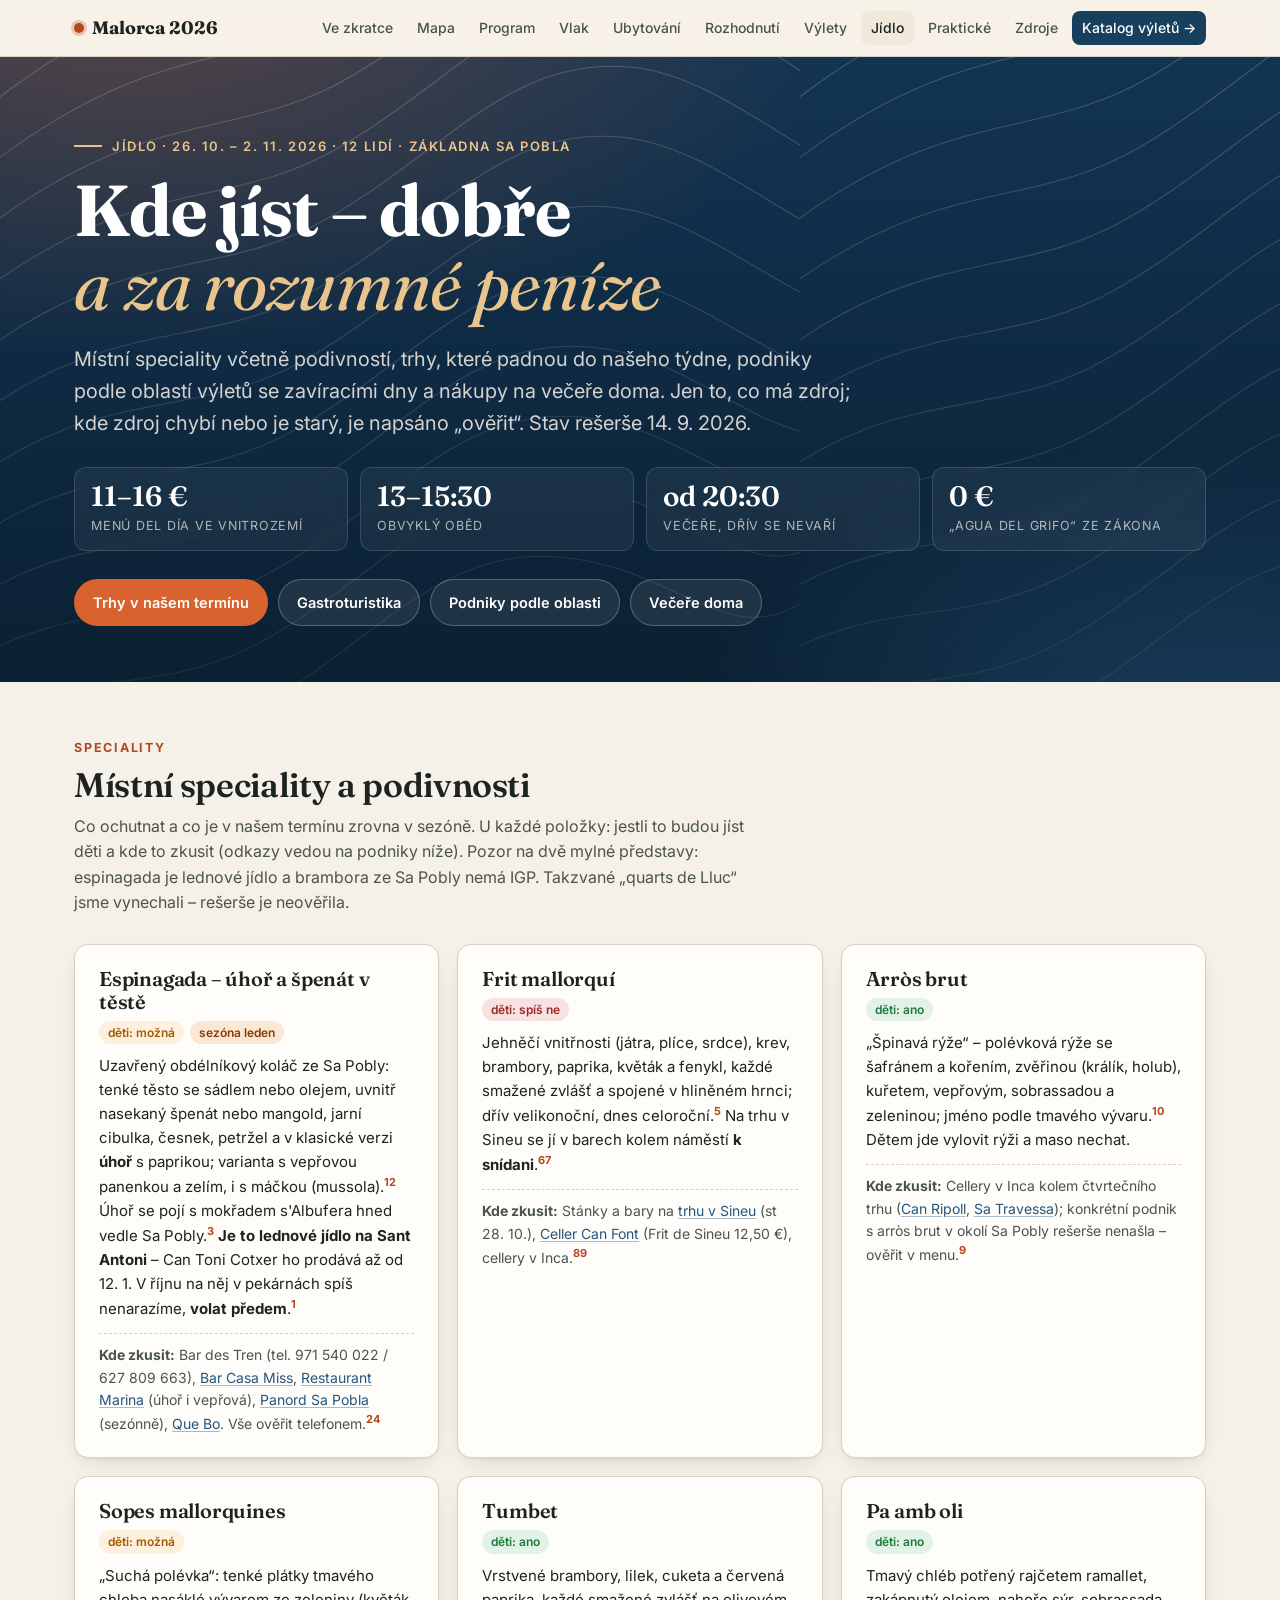
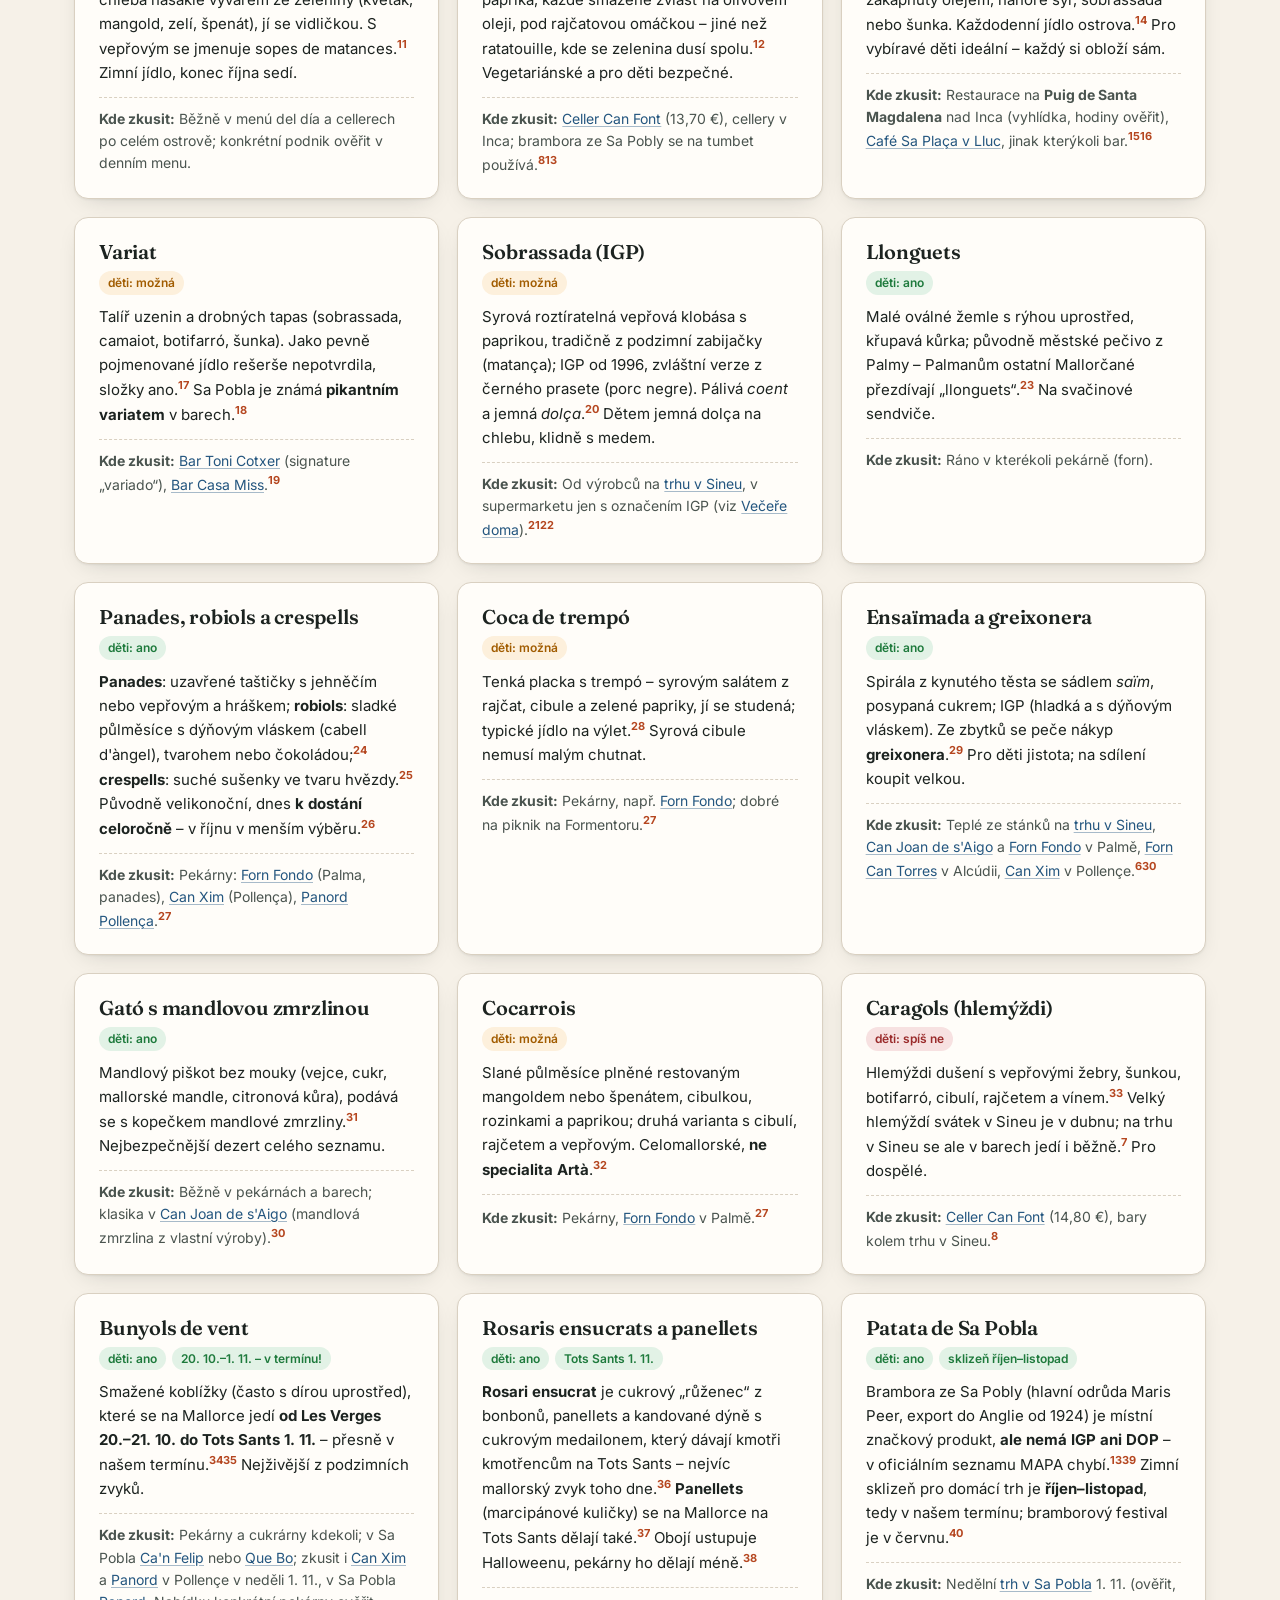
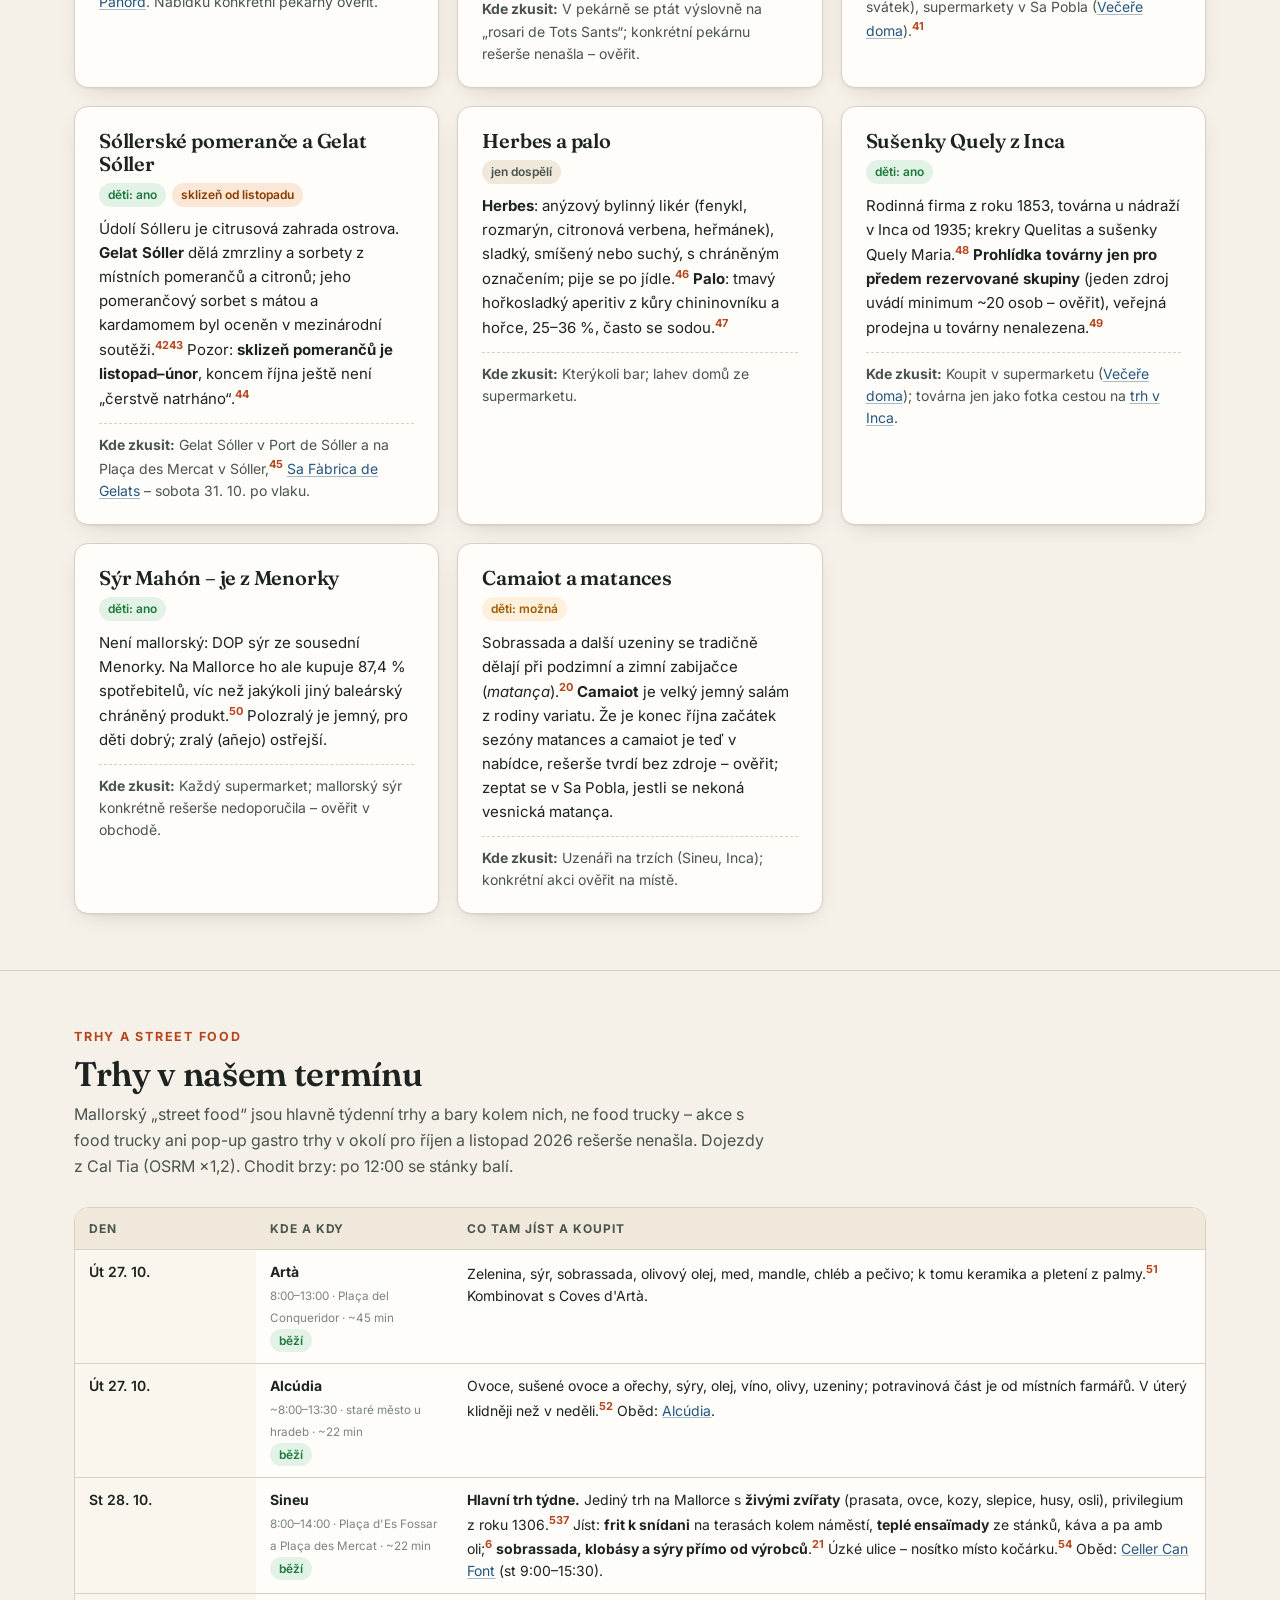
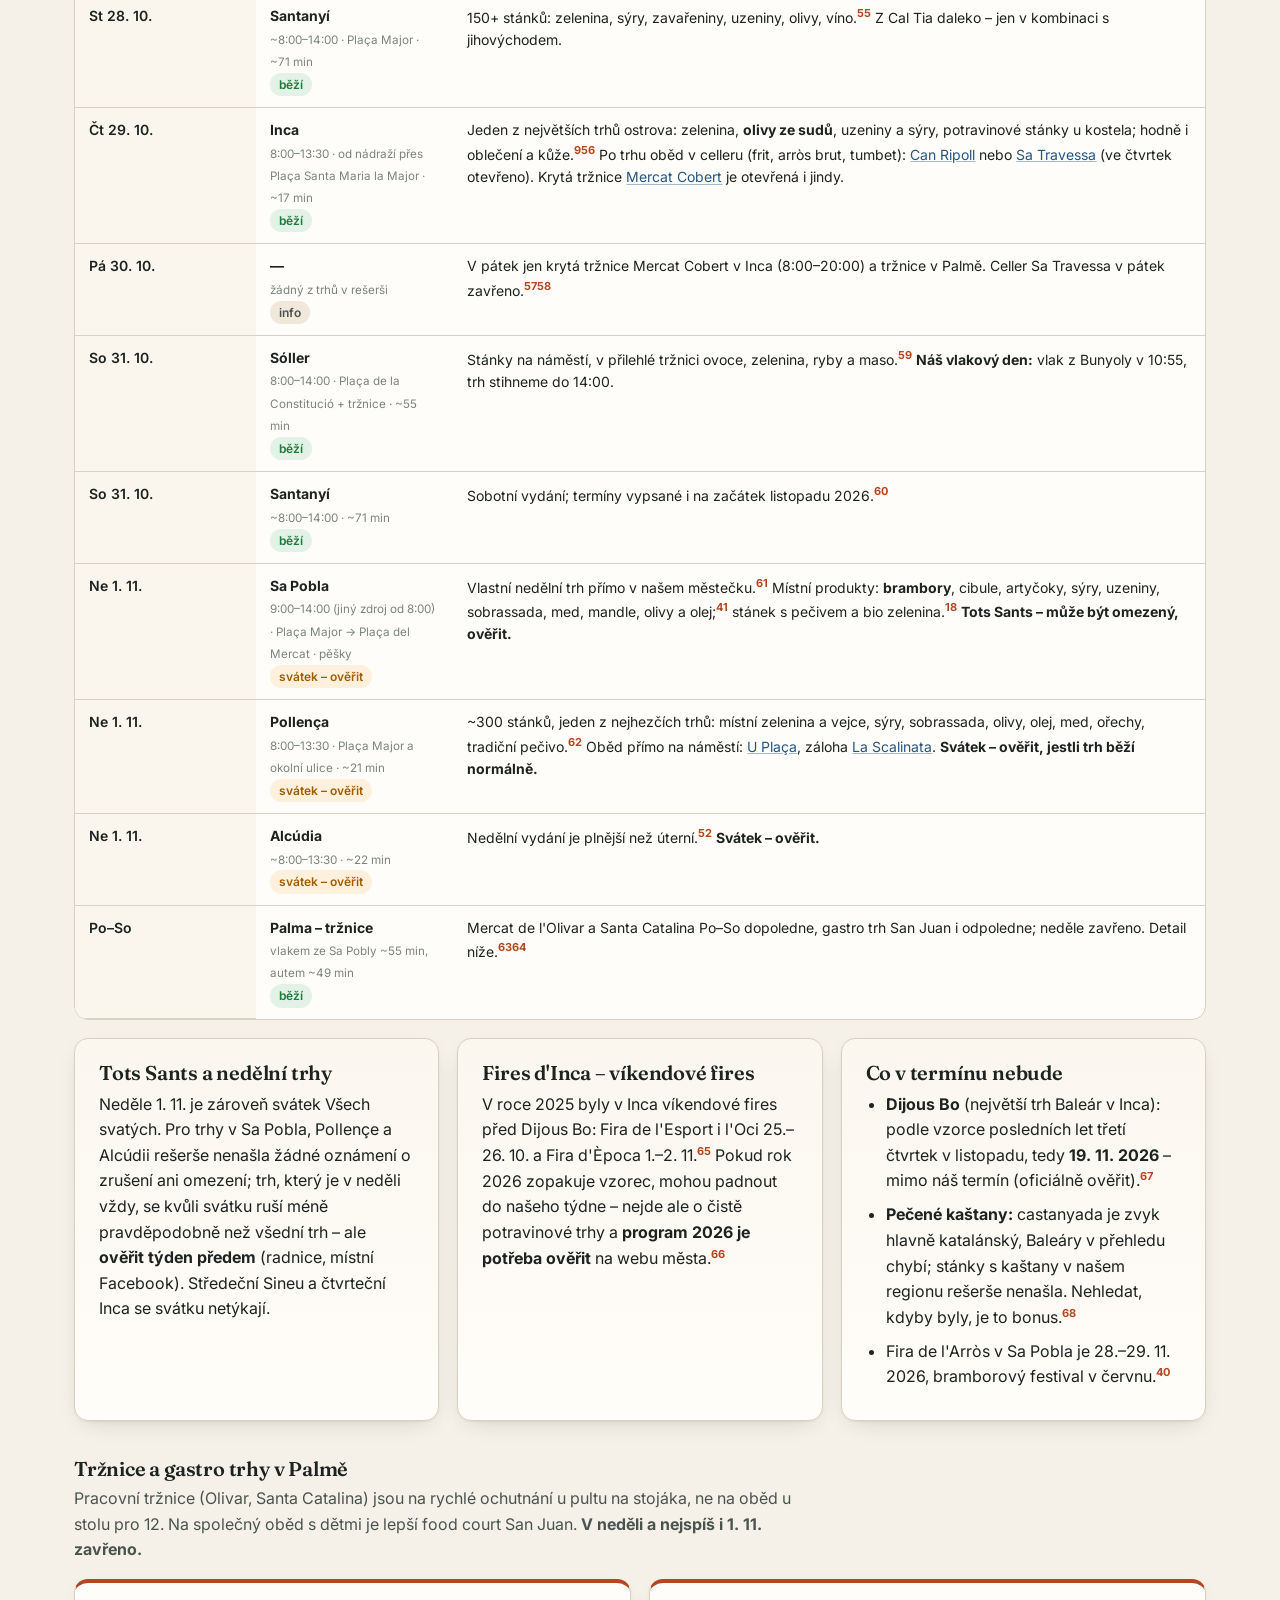
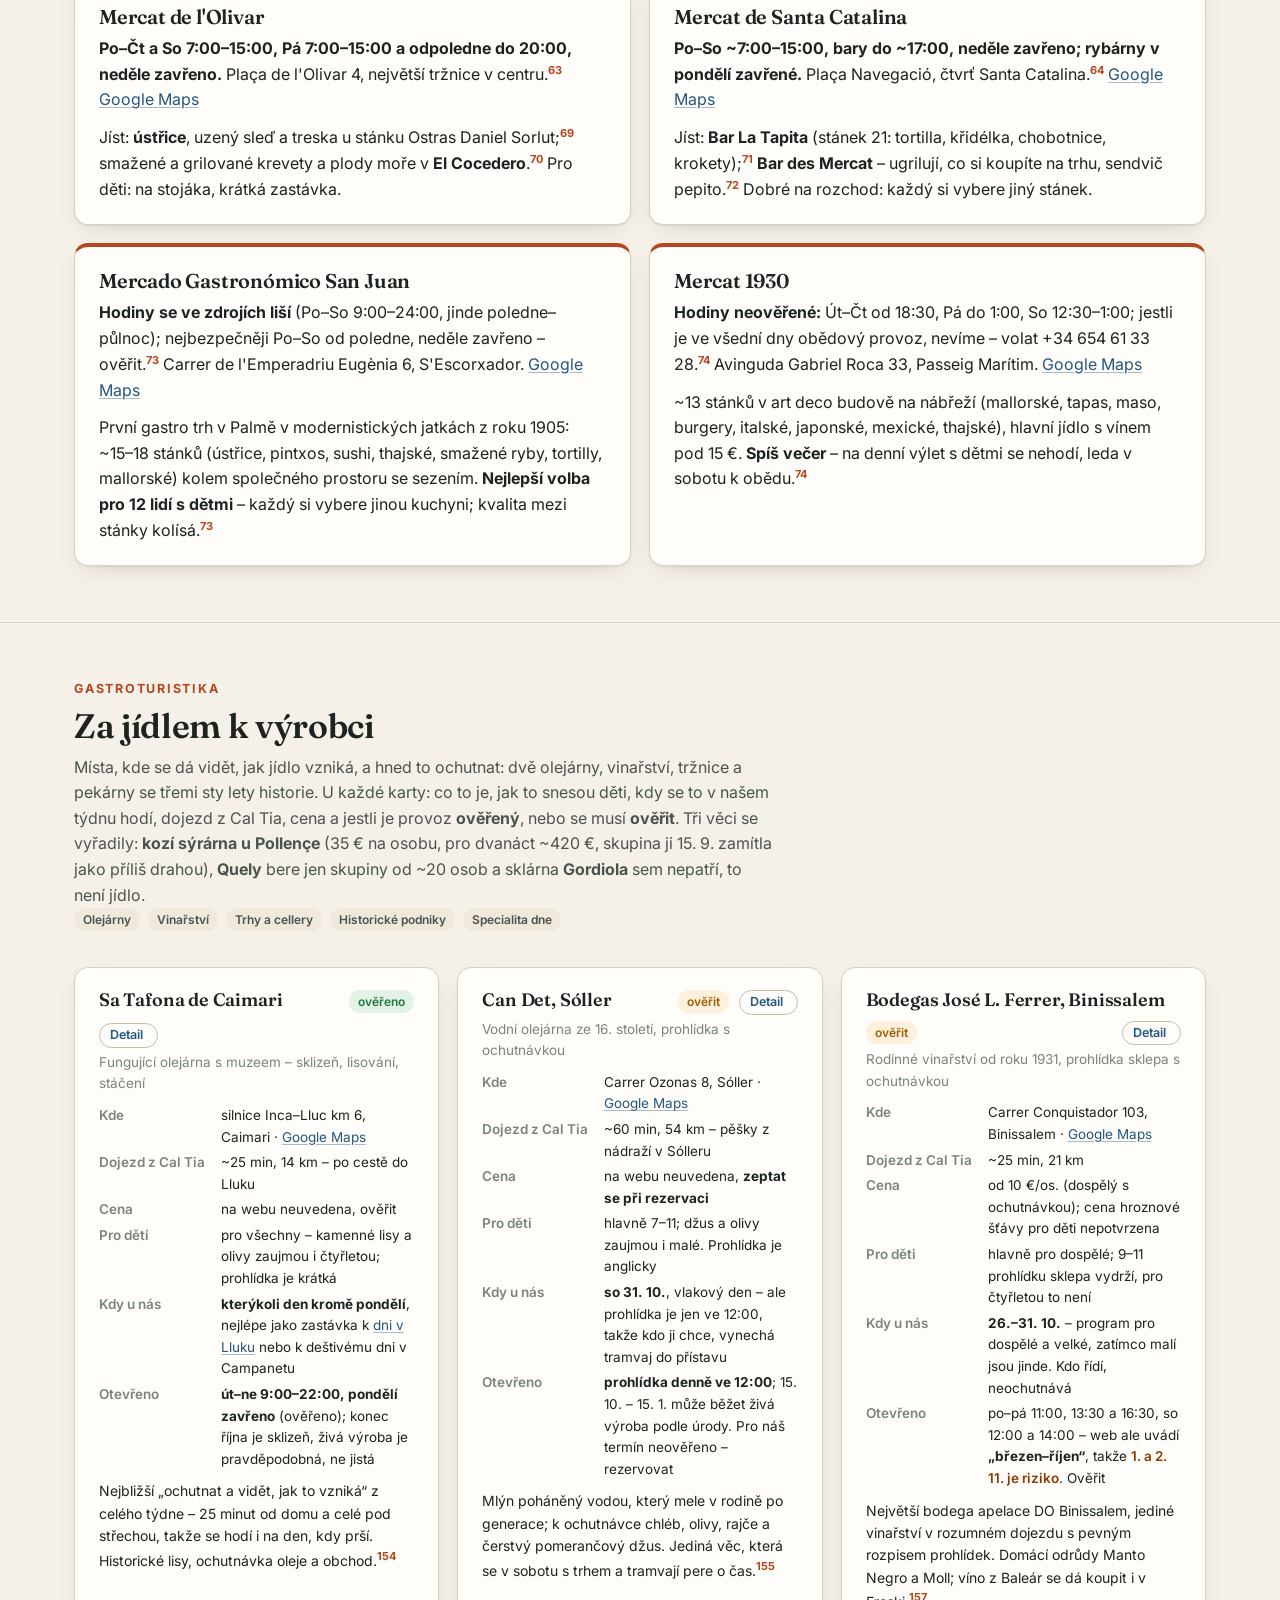
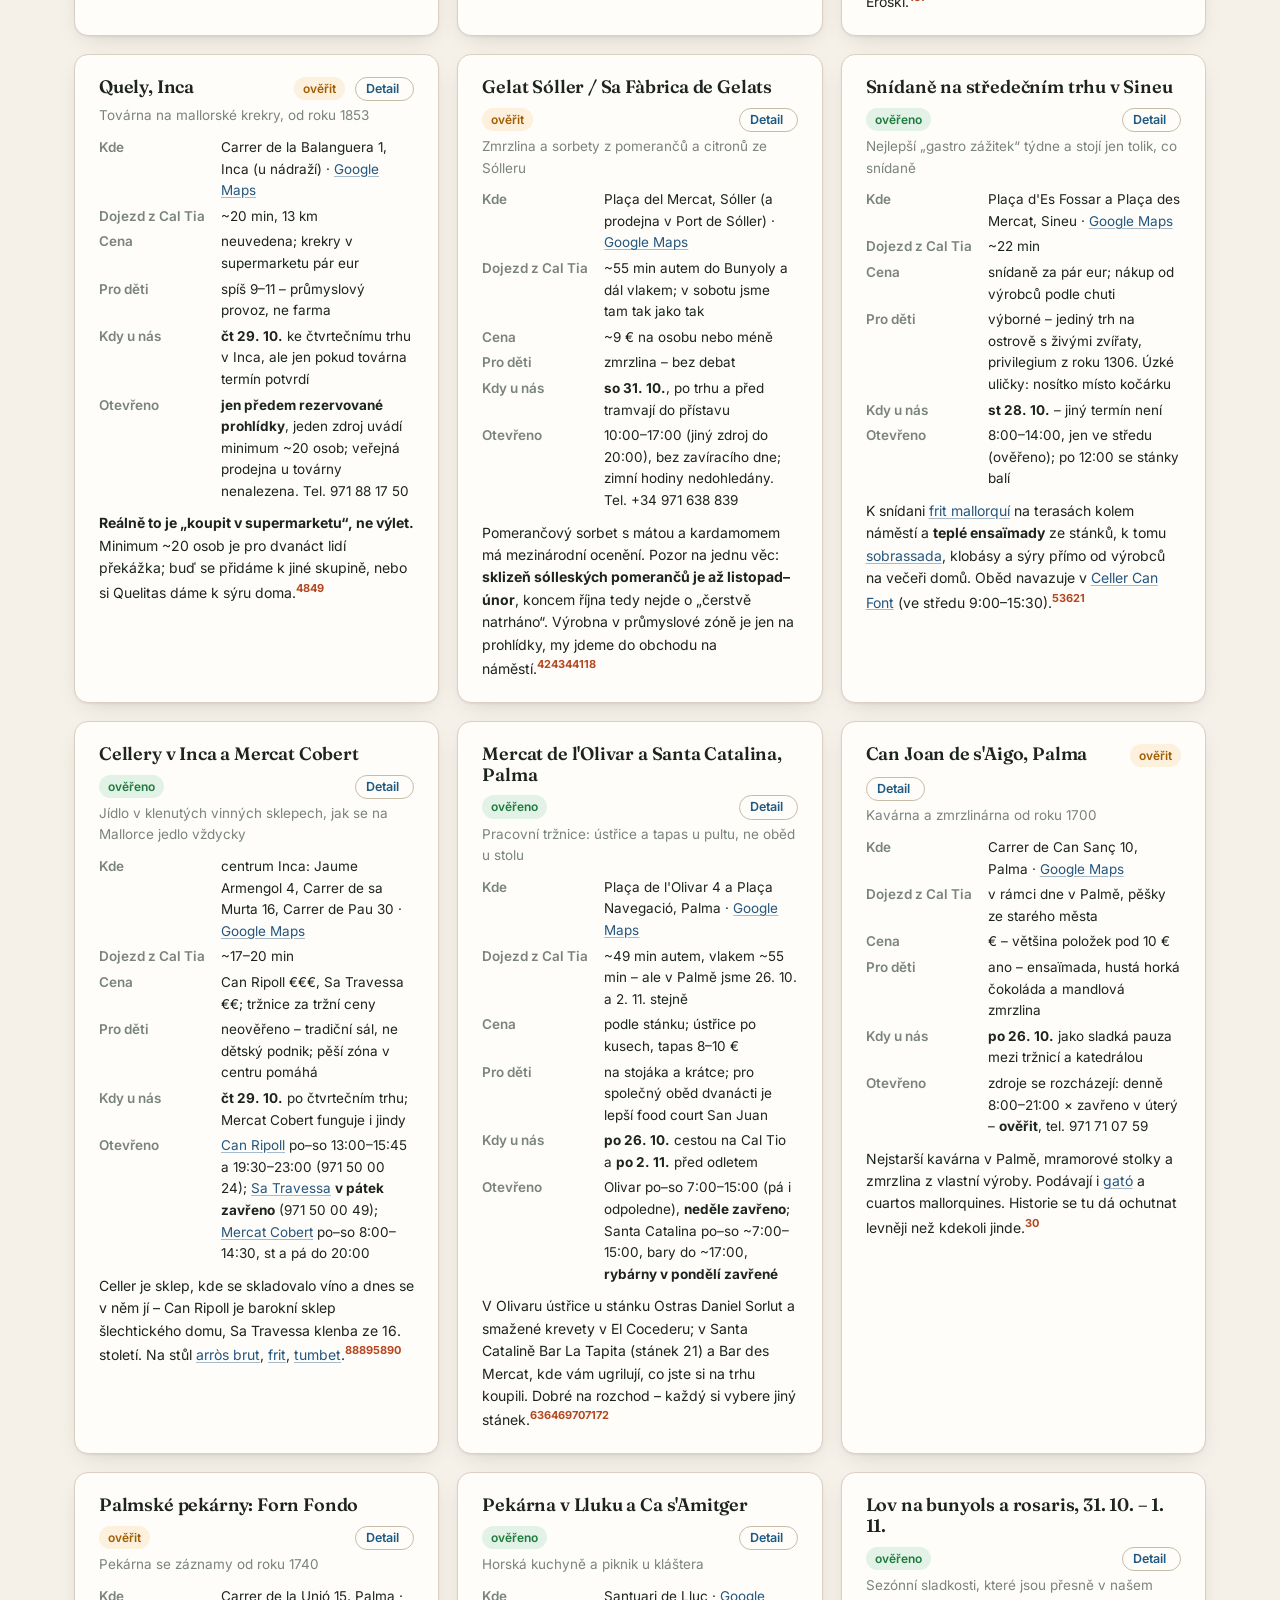
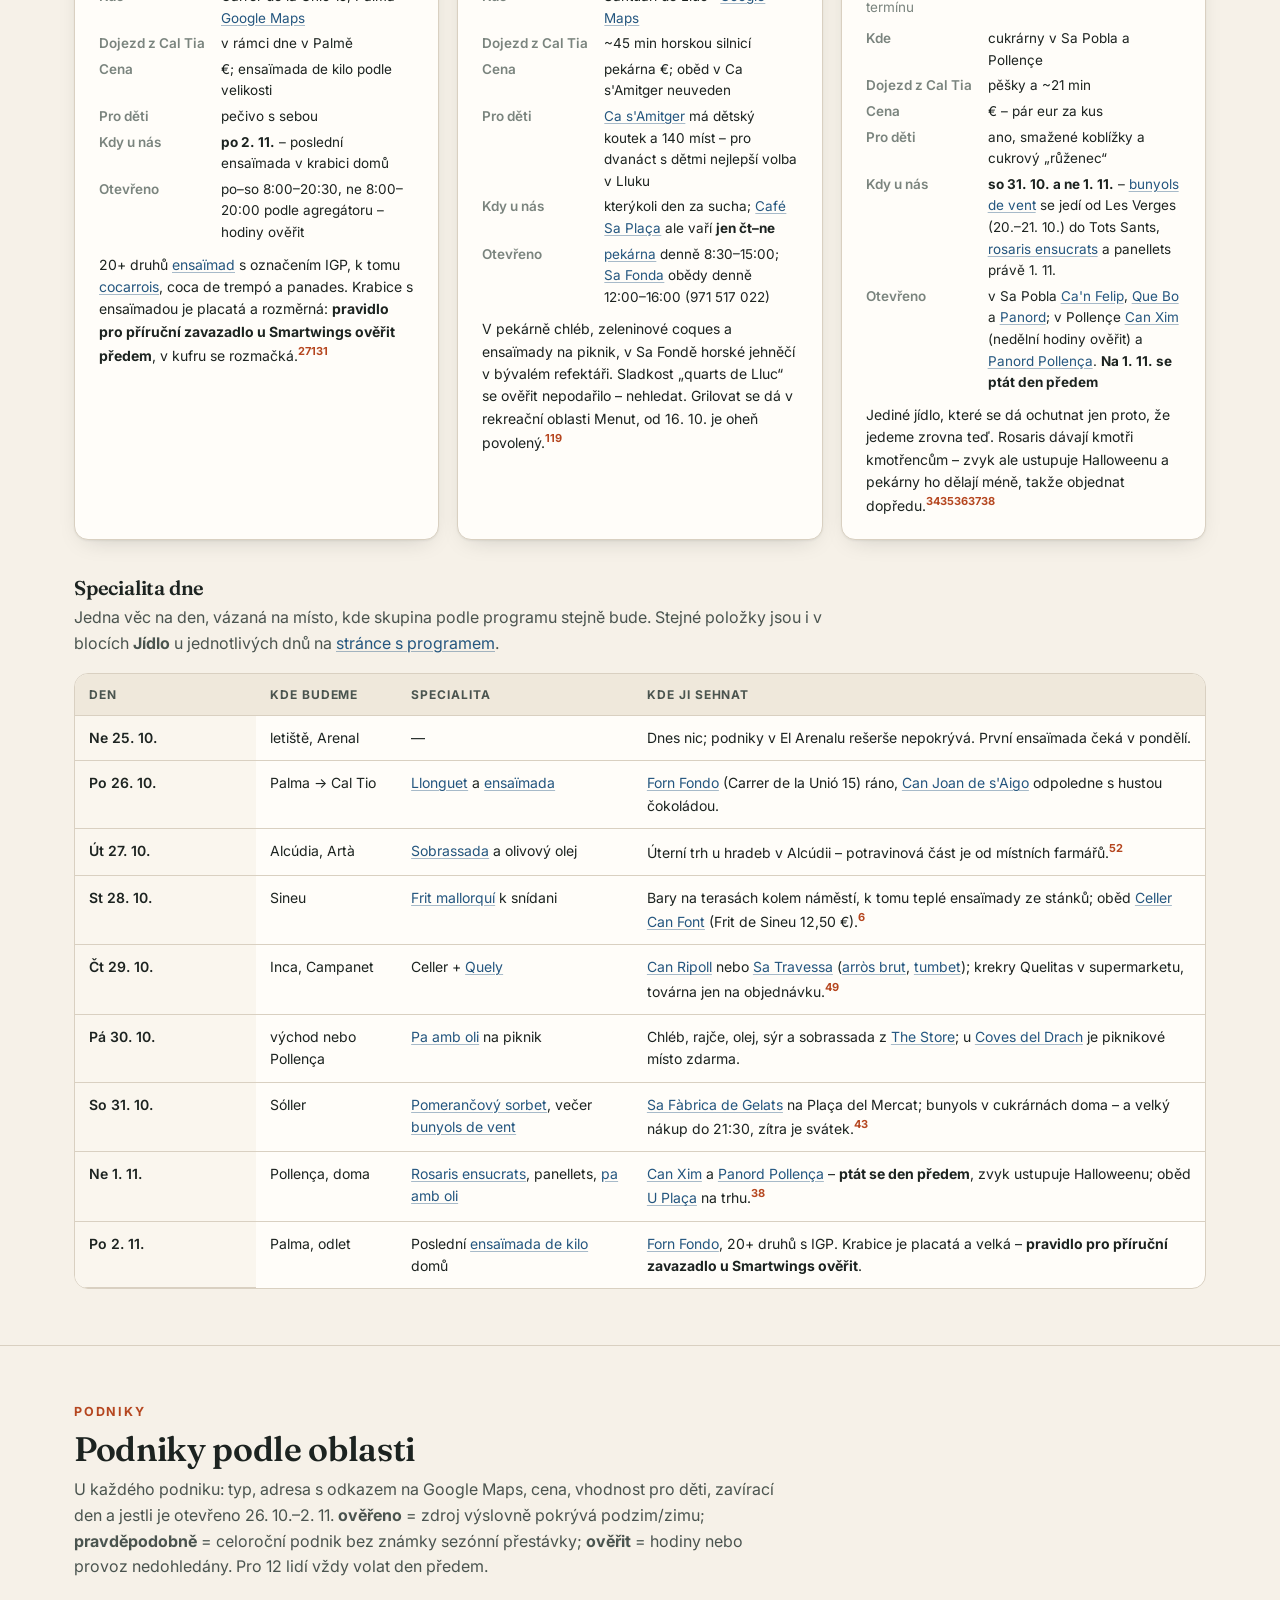
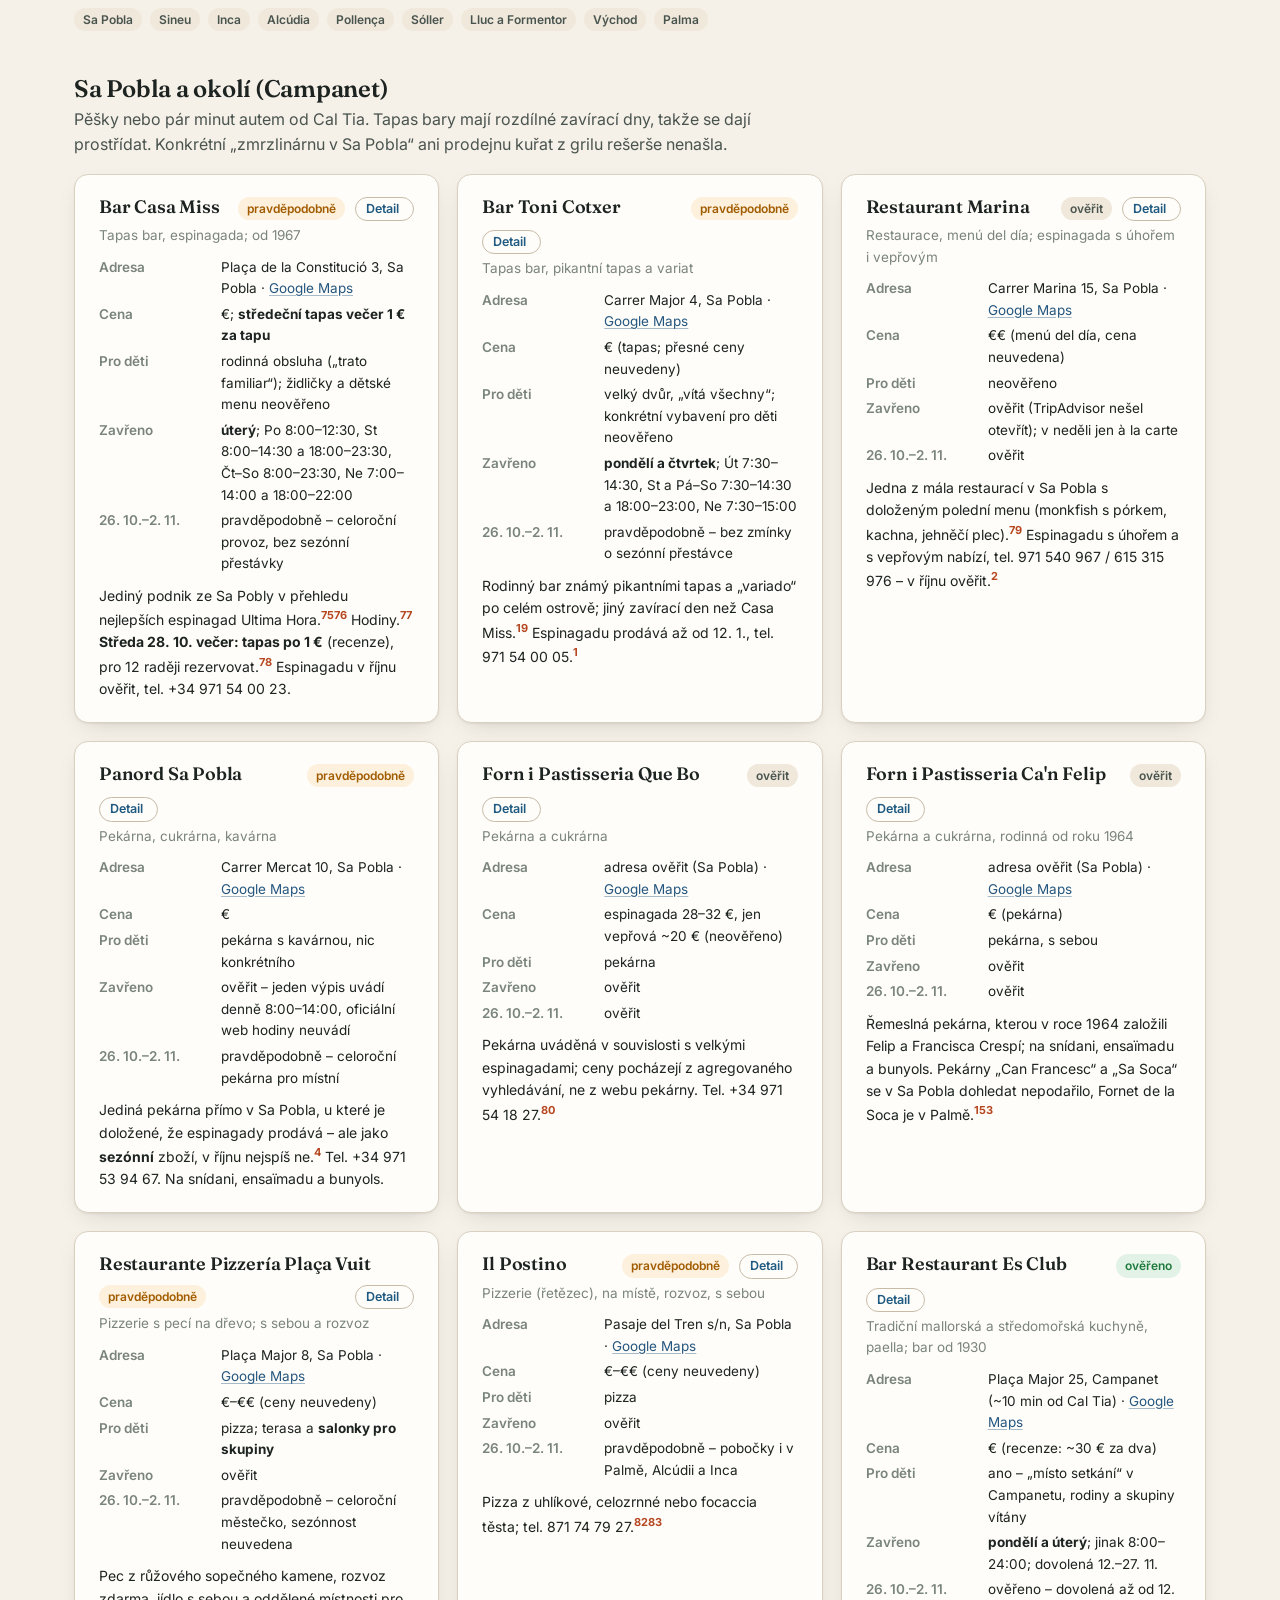
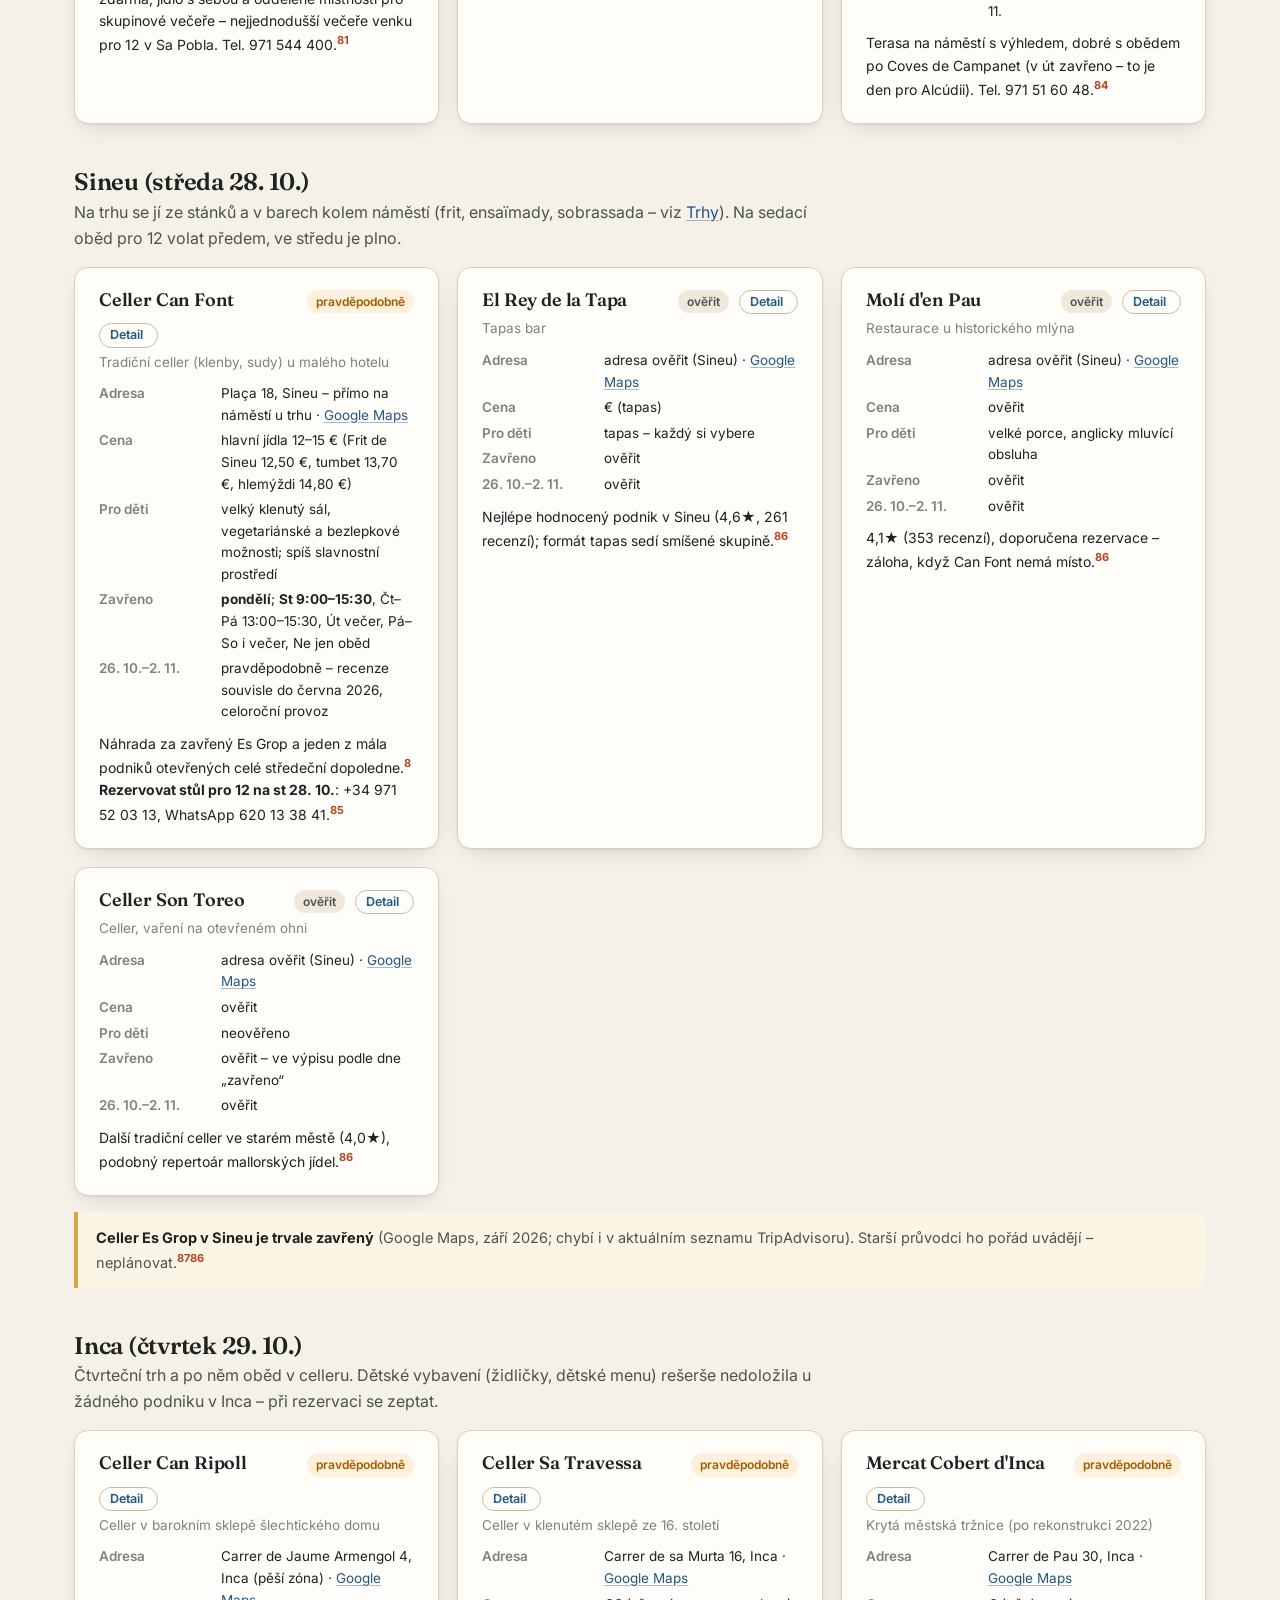
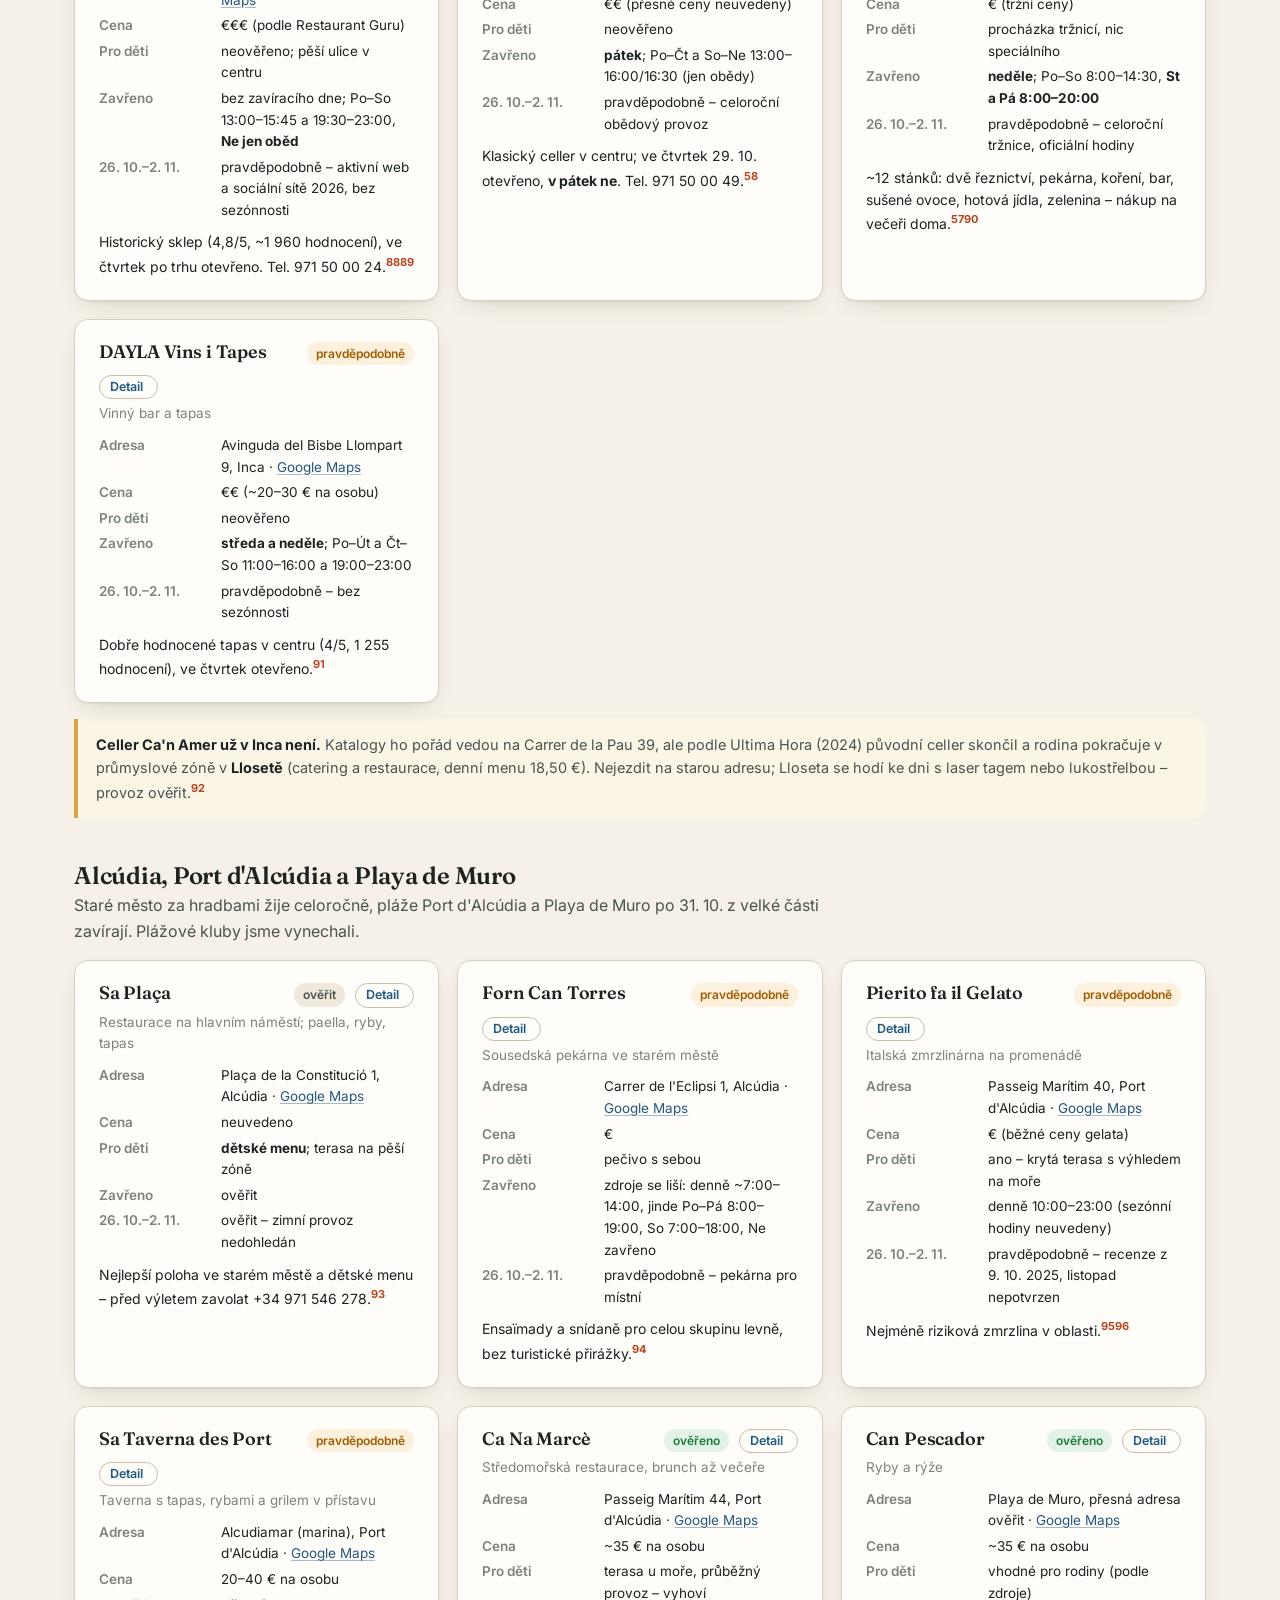
==== commit 4314fc3b: "feat: place popups for 189 places, restaurants and lodgings with Commons photos; PWA with offline mo" ====
--- a/jidlo.html
+++ b/jidlo.html
@@ -3,6 +3,12 @@
 <head>
 <meta charset="utf-8">
 <meta name="viewport" content="width=device-width, initial-scale=1">
+<link rel="manifest" href="manifest.webmanifest">
+<meta name="theme-color" content="#1f5a82">
+<link rel="apple-touch-icon" href="assets/apple-touch-icon.png">
+<meta name="apple-mobile-web-app-capable" content="yes">
+<meta name="mobile-web-app-capable" content="yes">
+<meta name="apple-mobile-web-app-title" content="Malorca 2026">
 <title>Malorca 2026 – Kde jíst dobře a za rozumné peníze</title>
 <meta name="description" content="Místní speciality a podivnosti, trhy v našem termínu, podniky podle oblastí se zavíracími dny, večeře doma a praktické rady k jídlu na Mallorce 26. 10. – 2. 11. 2026, základna Sa Pobla.">
 <link rel="icon" href="data:image/svg+xml,<svg xmlns='http://www.w3.org/2000/svg' viewBox='0 0 100 100'><circle cx='50' cy='50' r='46' fill='%2317405e'/><circle cx='50' cy='36' r='13' fill='%23f4efe6'/><path d='M12 66q12-9 24 0t24 0 24 0 16-4' stroke='%23f4efe6' stroke-width='7' fill='none' stroke-linecap='round'/></svg>">
@@ -317,73 +323,73 @@
     </div>
     <div class="grid c3">
       <article class="card venue" id="g-tafona-caimari">
-        <div class="vh"><h4>Sa Tafona de Caimari</h4><span class="pill ok">ověřeno</span></div>
+        <div class="vh"><h4>Sa Tafona de Caimari</h4><span class="pill ok">ověřeno</span><button class="pl detail" type="button" data-pl="g-tafona-caimari">Detail</button></div>
         <p class="vt">Fungující olejárna s muzeem – sklizeň, lisování, stáčení</p>
         <dl class="facts"><dt>Kde</dt><dd>silnice Inca–Lluc km 6, Caimari · <a href="https://www.google.com/maps/search/?api=1&amp;query=Sa+Tafona+de+Caimari">Google Maps</a></dd><dt>Dojezd z Cal Tia</dt><dd>~25 min, 14 km – po cestě do Lluku</dd><dt>Cena</dt><dd>na webu neuvedena, ověřit</dd><dt>Pro děti</dt><dd>pro všechny – kamenné lisy a olivy zaujmou i čtyřletou; prohlídka je krátká</dd><dt>Kdy u nás</dt><dd><b>kterýkoli den kromě pondělí</b>, nejlépe jako zastávka k <a href="index.html#k-lluc">dni v Lluku</a> nebo k deštivému dni v Campanetu</dd><dt>Otevřeno</dt><dd><b>út–ne 9:00–22:00, pondělí zavřeno</b> (ověřeno); konec října je sklizeň, živá výroba je pravděpodobná, ne jistá</dd></dl>
         <p class="why">Nejbližší „ochutnat a vidět, jak to vzniká“ z celého týdne – 25 minut od domu a celé pod střechou, takže se hodí i na den, kdy prší. Historické lisy, ochutnávka oleje a obchod.<sup class="cite"><a href="#src-154">154</a></sup></p>
       </article>
       <article class="card venue" id="g-can-det">
-        <div class="vh"><h4>Can Det, Sóller</h4><span class="pill warn">ověřit</span></div>
+        <div class="vh"><h4>Can Det, Sóller</h4><span class="pill warn">ověřit</span><button class="pl detail" type="button" data-pl="g-can-det">Detail</button></div>
         <p class="vt">Vodní olejárna ze 16. století, prohlídka s ochutnávkou</p>
         <dl class="facts"><dt>Kde</dt><dd>Carrer Ozonas 8, Sóller · <a href="https://www.google.com/maps/search/?api=1&amp;query=Can+Det+S%C3%B3ller">Google Maps</a></dd><dt>Dojezd z Cal Tia</dt><dd>~60 min, 54 km – pěšky z nádraží v Sólleru</dd><dt>Cena</dt><dd>na webu neuvedena, <b>zeptat se při rezervaci</b></dd><dt>Pro děti</dt><dd>hlavně 7–11; džus a olivy zaujmou i malé. Prohlídka je anglicky</dd><dt>Kdy u nás</dt><dd><b>so 31. 10.</b>, vlakový den – ale prohlídka je jen ve 12:00, takže kdo ji chce, vynechá tramvaj do přístavu</dd><dt>Otevřeno</dt><dd><b>prohlídka denně ve 12:00</b>; 15. 10. – 15. 1. může běžet živá výroba podle úrody. Pro náš termín neověřeno – rezervovat</dd></dl>
         <p class="why">Mlýn poháněný vodou, který mele v rodině po generace; k ochutnávce chléb, olivy, rajče a čerstvý pomerančový džus. Jediná věc, která se v sobotu s trhem a tramvají pere o čas.<sup class="cite"><a href="#src-155">155</a></sup></p>
       </article>
             <article class="card venue" id="g-ferrer">
-        <div class="vh"><h4>Bodegas José L. Ferrer, Binissalem</h4><span class="pill warn">ověřit</span></div>
+        <div class="vh"><h4>Bodegas José L. Ferrer, Binissalem</h4><span class="pill warn">ověřit</span><button class="pl detail" type="button" data-pl="g-ferrer">Detail</button></div>
         <p class="vt">Rodinné vinařství od roku 1931, prohlídka sklepa s ochutnávkou</p>
         <dl class="facts"><dt>Kde</dt><dd>Carrer Conquistador 103, Binissalem · <a href="https://www.google.com/maps/search/?api=1&amp;query=Bodegas+Jos%C3%A9+L.+Ferrer+Binissalem">Google Maps</a></dd><dt>Dojezd z Cal Tia</dt><dd>~25 min, 21 km</dd><dt>Cena</dt><dd>od 10 €/os. (dospělý s ochutnávkou); cena hroznové šťávy pro děti nepotvrzena</dd><dt>Pro děti</dt><dd>hlavně pro dospělé; 9–11 prohlídku sklepa vydrží, pro čtyřletou to není</dd><dt>Kdy u nás</dt><dd><b>26.–31. 10.</b> – program pro dospělé a velké, zatímco malí jsou jinde. Kdo řídí, neochutnává</dd><dt>Otevřeno</dt><dd>po–pá 11:00, 13:30 a 16:30, so 12:00 a 14:00 – web ale uvádí <b>„březen–říjen“</b>, takže <span class="ot">1. a 2. 11. je riziko</span>. Ověřit</dd></dl>
         <p class="why">Největší bodega apelace DO Binissalem, jediné vinařství v rozumném dojezdu s pevným rozpisem prohlídek. Domácí odrůdy Manto Negro a Moll; víno z Baleár se dá koupit i v Eroski.<sup class="cite"><a href="#src-157">157</a></sup></p>
       </article>
       <article class="card venue" id="g-quely">
-        <div class="vh"><h4>Quely, Inca</h4><span class="pill warn">ověřit</span></div>
+        <div class="vh"><h4>Quely, Inca</h4><span class="pill warn">ověřit</span><button class="pl detail" type="button" data-pl="g-quely">Detail</button></div>
         <p class="vt">Továrna na mallorské krekry, od roku 1853</p>
         <dl class="facts"><dt>Kde</dt><dd>Carrer de la Balanguera 1, Inca (u nádraží) · <a href="https://www.google.com/maps/search/?api=1&amp;query=Quely+Inca">Google Maps</a></dd><dt>Dojezd z Cal Tia</dt><dd>~20 min, 13 km</dd><dt>Cena</dt><dd>neuvedena; krekry v supermarketu pár eur</dd><dt>Pro děti</dt><dd>spíš 9–11 – průmyslový provoz, ne farma</dd><dt>Kdy u nás</dt><dd><b>čt 29. 10.</b> ke čtvrtečnímu trhu v Inca, ale jen pokud továrna termín potvrdí</dd><dt>Otevřeno</dt><dd><b>jen předem rezervované prohlídky</b>, jeden zdroj uvádí minimum ~20 osob; veřejná prodejna u továrny nenalezena. Tel. 971 88 17 50</dd></dl>
         <p class="why"><b>Reálně to je „koupit v supermarketu“, ne výlet.</b> Minimum ~20 osob je pro dvanáct lidí překážka; buď se přidáme k jiné skupině, nebo si Quelitas dáme k sýru doma.<sup class="cite"><a href="#src-48">48</a></sup><sup class="cite"><a href="#src-49">49</a></sup></p>
       </article>
       <article class="card venue" id="g-gelat-soller">
-        <div class="vh"><h4>Gelat Sóller / Sa Fàbrica de Gelats</h4><span class="pill warn">ověřit</span></div>
+        <div class="vh"><h4>Gelat Sóller / Sa Fàbrica de Gelats</h4><span class="pill warn">ověřit</span><button class="pl detail" type="button" data-pl="g-gelat-soller">Detail</button></div>
         <p class="vt">Zmrzlina a sorbety z pomerančů a citronů ze Sólleru</p>
         <dl class="facts"><dt>Kde</dt><dd>Plaça del Mercat, Sóller (a prodejna v Port de Sóller) · <a href="https://www.google.com/maps/search/?api=1&amp;query=Sa+F%C3%A0brica+de+Gelats+S%C3%B3ller">Google Maps</a></dd><dt>Dojezd z Cal Tia</dt><dd>~55 min autem do Bunyoly a dál vlakem; v sobotu jsme tam tak jako tak</dd><dt>Cena</dt><dd>~9 € na osobu nebo méně</dd><dt>Pro děti</dt><dd>zmrzlina – bez debat</dd><dt>Kdy u nás</dt><dd><b>so 31. 10.</b>, po trhu a před tramvají do přístavu</dd><dt>Otevřeno</dt><dd>10:00–17:00 (jiný zdroj do 20:00), bez zavíracího dne; zimní hodiny nedohledány. Tel. +34 971 638 839</dd></dl>
         <p class="why">Pomerančový sorbet s mátou a kardamomem má mezinárodní ocenění. Pozor na jednu věc: <b>sklizeň sólleských pomerančů je až listopad–únor</b>, koncem října tedy nejde o „čerstvě natrháno“. Výrobna v průmyslové zóně je jen na prohlídky, my jdeme do obchodu na náměstí.<sup class="cite"><a href="#src-42">42</a></sup><sup class="cite"><a href="#src-43">43</a></sup><sup class="cite"><a href="#src-44">44</a></sup><sup class="cite"><a href="#src-118">118</a></sup></p>
       </article>
       <article class="card venue" id="g-sineu-snidane">
-        <div class="vh"><h4>Snídaně na středečním trhu v Sineu</h4><span class="pill ok">ověřeno</span></div>
+        <div class="vh"><h4>Snídaně na středečním trhu v Sineu</h4><span class="pill ok">ověřeno</span><button class="pl detail" type="button" data-pl="g-sineu-snidane">Detail</button></div>
         <p class="vt">Nejlepší „gastro zážitek“ týdne a stojí jen tolik, co snídaně</p>
         <dl class="facts"><dt>Kde</dt><dd>Plaça d'Es Fossar a Plaça des Mercat, Sineu · <a href="https://www.google.com/maps/search/?api=1&amp;query=Mercat+de+Sineu">Google Maps</a></dd><dt>Dojezd z Cal Tia</dt><dd>~22 min</dd><dt>Cena</dt><dd>snídaně za pár eur; nákup od výrobců podle chuti</dd><dt>Pro děti</dt><dd>výborné – jediný trh na ostrově s živými zvířaty, privilegium z roku 1306. Úzké uličky: nosítko místo kočárku</dd><dt>Kdy u nás</dt><dd><b>st 28. 10.</b> – jiný termín není</dd><dt>Otevřeno</dt><dd>8:00–14:00, jen ve středu (ověřeno); po 12:00 se stánky balí</dd></dl>
         <p class="why">K snídani <a href="#s-frit">frit mallorquí</a> na terasách kolem náměstí a <b>teplé ensaïmady</b> ze stánků, k tomu <a href="#s-sobrassada">sobrassada</a>, klobásy a sýry přímo od výrobců na večeři domů. Oběd navazuje v <a href="#v-can-font">Celler Can Font</a> (ve středu 9:00–15:30).<sup class="cite"><a href="#src-53">53</a></sup><sup class="cite"><a href="#src-6">6</a></sup><sup class="cite"><a href="#src-21">21</a></sup></p>
       </article>
       <article class="card venue" id="g-inca-cellery">
-        <div class="vh"><h4>Cellery v Inca a Mercat Cobert</h4><span class="pill ok">ověřeno</span></div>
+        <div class="vh"><h4>Cellery v Inca a Mercat Cobert</h4><span class="pill ok">ověřeno</span><button class="pl detail" type="button" data-pl="g-inca-cellery">Detail</button></div>
         <p class="vt">Jídlo v klenutých vinných sklepech, jak se na Mallorce jedlo vždycky</p>
         <dl class="facts"><dt>Kde</dt><dd>centrum Inca: Jaume Armengol 4, Carrer de sa Murta 16, Carrer de Pau 30 · <a href="https://www.google.com/maps/search/?api=1&amp;query=Celler+Can+Ripoll+Inca">Google Maps</a></dd><dt>Dojezd z Cal Tia</dt><dd>~17–20 min</dd><dt>Cena</dt><dd>Can Ripoll €€€, Sa Travessa €€; tržnice za tržní ceny</dd><dt>Pro děti</dt><dd>neověřeno – tradiční sál, ne dětský podnik; pěší zóna v centru pomáhá</dd><dt>Kdy u nás</dt><dd><b>čt 29. 10.</b> po čtvrtečním trhu; Mercat Cobert funguje i jindy</dd><dt>Otevřeno</dt><dd><a href="#v-can-ripoll">Can Ripoll</a> po–so 13:00–15:45 a 19:30–23:00 (971 50 00 24); <a href="#v-sa-travessa">Sa Travessa</a> <b>v pátek zavřeno</b> (971 50 00 49); <a href="#v-mercat-cobert">Mercat Cobert</a> po–so 8:00–14:30, st a pá do 20:00</dd></dl>
         <p class="why">Celler je sklep, kde se skladovalo víno a dnes se v něm jí – Can Ripoll je barokní sklep šlechtického domu, Sa Travessa klenba ze 16. století. Na stůl <a href="#s-arros-brut">arròs brut</a>, <a href="#s-frit">frit</a>, <a href="#s-tumbet">tumbet</a>.<sup class="cite"><a href="#src-88">88</a></sup><sup class="cite"><a href="#src-89">89</a></sup><sup class="cite"><a href="#src-58">58</a></sup><sup class="cite"><a href="#src-90">90</a></sup></p>
       </article>
       <article class="card venue" id="g-palma-trznice">
-        <div class="vh"><h4>Mercat de l'Olivar a Santa Catalina, Palma</h4><span class="pill ok">ověřeno</span></div>
+        <div class="vh"><h4>Mercat de l'Olivar a Santa Catalina, Palma</h4><span class="pill ok">ověřeno</span><button class="pl detail" type="button" data-pl="g-palma-trznice">Detail</button></div>
         <p class="vt">Pracovní tržnice: ústřice a tapas u pultu, ne oběd u stolu</p>
         <dl class="facts"><dt>Kde</dt><dd>Plaça de l'Olivar 4 a Plaça Navegació, Palma · <a href="https://www.google.com/maps/search/?api=1&amp;query=Mercat+de+l%27Olivar+Palma">Google Maps</a></dd><dt>Dojezd z Cal Tia</dt><dd>~49 min autem, vlakem ~55 min – ale v Palmě jsme 26. 10. a 2. 11. stejně</dd><dt>Cena</dt><dd>podle stánku; ústřice po kusech, tapas 8–10 €</dd><dt>Pro děti</dt><dd>na stojáka a krátce; pro společný oběd dvanácti je lepší food court San Juan</dd><dt>Kdy u nás</dt><dd><b>po 26. 10.</b> cestou na Cal Tio a <b>po 2. 11.</b> před odletem</dd><dt>Otevřeno</dt><dd>Olivar po–so 7:00–15:00 (pá i odpoledne), <b>neděle zavřeno</b>; Santa Catalina po–so ~7:00–15:00, bary do ~17:00, <b>rybárny v pondělí zavřené</b></dd></dl>
         <p class="why">V Olivaru ústřice u stánku Ostras Daniel Sorlut a smažené krevety v El Cocederu; v Santa Catalině Bar La Tapita (stánek 21) a Bar des Mercat, kde vám ugrilují, co jste si na trhu koupili. Dobré na rozchod – každý si vybere jiný stánek.<sup class="cite"><a href="#src-63">63</a></sup><sup class="cite"><a href="#src-64">64</a></sup><sup class="cite"><a href="#src-69">69</a></sup><sup class="cite"><a href="#src-70">70</a></sup><sup class="cite"><a href="#src-71">71</a></sup><sup class="cite"><a href="#src-72">72</a></sup></p>
       </article>
       <article class="card venue" id="g-can-joan">
-        <div class="vh"><h4>Can Joan de s'Aigo, Palma</h4><span class="pill warn">ověřit</span></div>
+        <div class="vh"><h4>Can Joan de s'Aigo, Palma</h4><span class="pill warn">ověřit</span><button class="pl detail" type="button" data-pl="g-can-joan">Detail</button></div>
         <p class="vt">Kavárna a zmrzlinárna od roku 1700</p>
         <dl class="facts"><dt>Kde</dt><dd>Carrer de Can Sanç 10, Palma · <a href="https://www.google.com/maps/search/?api=1&amp;query=Can+Joan+de+s%27Aigo+Palma">Google Maps</a></dd><dt>Dojezd z Cal Tia</dt><dd>v rámci dne v Palmě, pěšky ze starého města</dd><dt>Cena</dt><dd>€ – většina položek pod 10 €</dd><dt>Pro děti</dt><dd>ano – ensaïmada, hustá horká čokoláda a mandlová zmrzlina</dd><dt>Kdy u nás</dt><dd><b>po 26. 10.</b> jako sladká pauza mezi tržnicí a katedrálou</dd><dt>Otevřeno</dt><dd>zdroje se rozcházejí: denně 8:00–21:00 × zavřeno v úterý – <b>ověřit</b>, tel. 971 71 07 59</dd></dl>
         <p class="why">Nejstarší kavárna v Palmě, mramorové stolky a zmrzlina z vlastní výroby. Podávají i <a href="#s-gato">gató</a> a cuartos mallorquines. Historie se tu dá ochutnat levněji než kdekoli jinde.<sup class="cite"><a href="#src-30">30</a></sup></p>
       </article>
       <article class="card venue" id="g-palma-pekarny">
-        <div class="vh"><h4>Palmské pekárny: Forn Fondo</h4><span class="pill warn">ověřit</span></div>
+        <div class="vh"><h4>Palmské pekárny: Forn Fondo</h4><span class="pill warn">ověřit</span><button class="pl detail" type="button" data-pl="g-palma-pekarny">Detail</button></div>
         <p class="vt">Pekárna se záznamy od roku 1740</p>
         <dl class="facts"><dt>Kde</dt><dd>Carrer de la Unió 15, Palma · <a href="https://www.google.com/maps/search/?api=1&amp;query=Forn+Fondo+Palma">Google Maps</a></dd><dt>Dojezd z Cal Tia</dt><dd>v rámci dne v Palmě</dd><dt>Cena</dt><dd>€; ensaïmada de kilo podle velikosti</dd><dt>Pro děti</dt><dd>pečivo s sebou</dd><dt>Kdy u nás</dt><dd><b>po 2. 11.</b> – poslední ensaïmada v krabici domů</dd><dt>Otevřeno</dt><dd>po–so 8:00–20:30, ne 8:00–20:00 podle agregátoru – hodiny ověřit</dd></dl>
         <p class="why">20+ druhů <a href="#s-ensaimada">ensaïmad</a> s označením IGP, k tomu <a href="#s-cocarrois">cocarrois</a>, coca de trempó a panades. Krabice s ensaïmadou je placatá a rozměrná: <b>pravidlo pro příruční zavazadlo u Smartwings ověřit předem</b>, v kufru se rozmačká.<sup class="cite"><a href="#src-27">27</a></sup><sup class="cite"><a href="#src-131">131</a></sup></p>
       </article>
       <article class="card venue" id="g-lluc">
-        <div class="vh"><h4>Pekárna v Lluku a Ca s'Amitger</h4><span class="pill ok">ověřeno</span></div>
+        <div class="vh"><h4>Pekárna v Lluku a Ca s'Amitger</h4><span class="pill ok">ověřeno</span><button class="pl detail" type="button" data-pl="g-lluc">Detail</button></div>
         <p class="vt">Horská kuchyně a piknik u kláštera</p>
         <dl class="facts"><dt>Kde</dt><dd>Santuari de Lluc · <a href="https://www.google.com/maps/search/?api=1&amp;query=Santuari+de+Lluc">Google Maps</a></dd><dt>Dojezd z Cal Tia</dt><dd>~45 min horskou silnicí</dd><dt>Cena</dt><dd>pekárna €; oběd v Ca s'Amitger neuveden</dd><dt>Pro děti</dt><dd><a href="#v-ca-s-amitger">Ca s'Amitger</a> má dětský koutek a 140 míst – pro dvanáct s dětmi nejlepší volba v Lluku</dd><dt>Kdy u nás</dt><dd>kterýkoli den za sucha; <a href="#v-cafe-sa-placa-lluc">Café Sa Plaça</a> ale vaří <b>jen čt–ne</b></dd><dt>Otevřeno</dt><dd><a href="#v-forn-lluc">pekárna</a> denně 8:30–15:00; <a href="#v-sa-fonda">Sa Fonda</a> obědy denně 12:00–16:00 (971 517 022)</dd></dl>
         <p class="why">V pekárně chléb, zeleninové coques a ensaïmady na piknik, v Sa Fondě horské jehněčí v bývalém refektáři. Sladkost „quarts de Lluc“ se ověřit nepodařilo – nehledat. Grilovat se dá v rekreační oblasti Menut, od 16. 10. je oheň povolený.<sup class="cite"><a href="#src-119">119</a></sup></p>
       </article>
       <article class="card venue" id="g-bunyols">
-        <div class="vh"><h4>Lov na bunyols a rosaris, 31. 10. – 1. 11.</h4><span class="pill ok">ověřeno</span></div>
+        <div class="vh"><h4>Lov na bunyols a rosaris, 31. 10. – 1. 11.</h4><span class="pill ok">ověřeno</span><button class="pl detail" type="button" data-pl="g-bunyols">Detail</button></div>
         <p class="vt">Sezónní sladkosti, které jsou přesně v našem termínu</p>
         <dl class="facts"><dt>Kde</dt><dd>cukrárny v Sa Pobla a Pollençe</dd><dt>Dojezd z Cal Tia</dt><dd>pěšky a ~21 min</dd><dt>Cena</dt><dd>€ – pár eur za kus</dd><dt>Pro děti</dt><dd>ano, smažené koblížky a cukrový „růženec“</dd><dt>Kdy u nás</dt><dd><b>so 31. 10. a ne 1. 11.</b> – <a href="#s-bunyols">bunyols de vent</a> se jedí od Les Verges (20.–21. 10.) do Tots Sants, <a href="#s-rosaris">rosaris ensucrats</a> a panellets právě 1. 11.</dd><dt>Otevřeno</dt><dd>v Sa Pobla <a href="#v-can-felip">Ca'n Felip</a>, <a href="#v-que-bo">Que Bo</a> a <a href="#v-panord-sa-pobla">Panord</a>; v Pollençe <a href="#v-can-xim">Can Xim</a> (nedělní hodiny ověřit) a <a href="#v-panord-pollenca">Panord Pollença</a>. <b>Na 1. 11. se ptát den předem</b></dd></dl>
         <p class="why">Jediné jídlo, které se dá ochutnat jen proto, že jedeme zrovna teď. Rosaris dávají kmotři kmotřencům – zvyk ale ustupuje Halloweenu a pekárny ho dělají méně, takže objednat dopředu.<sup class="cite"><a href="#src-34">34</a></sup><sup class="cite"><a href="#src-35">35</a></sup><sup class="cite"><a href="#src-36">36</a></sup><sup class="cite"><a href="#src-37">37</a></sup><sup class="cite"><a href="#src-38">38</a></sup></p>
@@ -424,7 +430,7 @@
       <p class="lead-area">Pěšky nebo pár minut autem od Cal Tia. Tapas bary mají rozdílné zavírací dny, takže se dají prostřídat. Konkrétní „zmrzlinárnu v Sa Pobla“ ani prodejnu kuřat z grilu rešerše nenašla.</p>
       <div class="grid c3">
       <article class="card venue" id="v-casa-miss">
-        <div class="vh"><h4>Bar Casa Miss</h4><span class="pill warn">pravděpodobně</span></div>
+        <div class="vh"><h4>Bar Casa Miss</h4><span class="pill warn">pravděpodobně</span><button class="pl detail" type="button" data-pl="v-casa-miss">Detail</button></div>
         <p class="vt">Tapas bar, espinagada; od 1967</p>
         <dl class="facts">
           <dt>Adresa</dt><dd>Plaça de la Constitució 3, Sa Pobla · <a href="https://www.google.com/maps/search/?api=1&amp;query=Bar+Casa+Miss+Sa+Pobla">Google Maps</a></dd>
@@ -436,7 +442,7 @@
         <p class="why">Jediný podnik ze Sa Pobly v přehledu nejlepších espinagad Ultima Hora.<sup class="cite"><a href="#src-75">75</a></sup><sup class="cite"><a href="#src-76">76</a></sup> Hodiny.<sup class="cite"><a href="#src-77">77</a></sup> <b>Středa 28. 10. večer: tapas po 1 €</b> (recenze), pro 12 raději rezervovat.<sup class="cite"><a href="#src-78">78</a></sup> Espinagadu v říjnu ověřit, tel. +34 971 54 00 23.</p>
       </article>
       <article class="card venue" id="v-toni-cotxer">
-        <div class="vh"><h4>Bar Toni Cotxer</h4><span class="pill warn">pravděpodobně</span></div>
+        <div class="vh"><h4>Bar Toni Cotxer</h4><span class="pill warn">pravděpodobně</span><button class="pl detail" type="button" data-pl="v-toni-cotxer">Detail</button></div>
         <p class="vt">Tapas bar, pikantní tapas a variat</p>
         <dl class="facts">
           <dt>Adresa</dt><dd>Carrer Major 4, Sa Pobla · <a href="https://www.google.com/maps/search/?api=1&amp;query=Bar+Toni+Cotxer+Sa+Pobla">Google Maps</a></dd>
@@ -448,7 +454,7 @@
         <p class="why">Rodinný bar známý pikantními tapas a „variado“ po celém ostrově; jiný zavírací den než Casa Miss.<sup class="cite"><a href="#src-19">19</a></sup> Espinagadu prodává až od 12. 1., tel. 971 54 00 05.<sup class="cite"><a href="#src-1">1</a></sup></p>
       </article>
       <article class="card venue" id="v-marina">
-        <div class="vh"><h4>Restaurant Marina</h4><span class="pill neutral">ověřit</span></div>
+        <div class="vh"><h4>Restaurant Marina</h4><span class="pill neutral">ověřit</span><button class="pl detail" type="button" data-pl="v-marina">Detail</button></div>
         <p class="vt">Restaurace, menú del día; espinagada s úhořem i vepřovým</p>
         <dl class="facts">
           <dt>Adresa</dt><dd>Carrer Marina 15, Sa Pobla · <a href="https://www.google.com/maps/search/?api=1&amp;query=Restaurant+Marina+Sa+Pobla">Google Maps</a></dd>
@@ -460,7 +466,7 @@
         <p class="why">Jedna z mála restaurací v Sa Pobla s doloženým polední menu (monkfish s pórkem, kachna, jehněčí plec).<sup class="cite"><a href="#src-79">79</a></sup> Espinagadu s úhořem a s vepřovým nabízí, tel. 971 540 967 / 615 315 976 – v říjnu ověřit.<sup class="cite"><a href="#src-2">2</a></sup></p>
       </article>
       <article class="card venue" id="v-panord-sa-pobla">
-        <div class="vh"><h4>Panord Sa Pobla</h4><span class="pill warn">pravděpodobně</span></div>
+        <div class="vh"><h4>Panord Sa Pobla</h4><span class="pill warn">pravděpodobně</span><button class="pl detail" type="button" data-pl="v-panord-sa-pobla">Detail</button></div>
         <p class="vt">Pekárna, cukrárna, kavárna</p>
         <dl class="facts">
           <dt>Adresa</dt><dd>Carrer Mercat 10, Sa Pobla · <a href="https://www.google.com/maps/search/?api=1&amp;query=Panord+Sa+Pobla+Sa+Pobla">Google Maps</a></dd>
@@ -472,7 +478,7 @@
         <p class="why">Jediná pekárna přímo v Sa Pobla, u které je doložené, že espinagady prodává – ale jako <b>sezónní</b> zboží, v říjnu nejspíš ne.<sup class="cite"><a href="#src-4">4</a></sup> Tel. +34 971 53 94 67. Na snídani, ensaïmadu a bunyols.</p>
       </article>
       <article class="card venue" id="v-que-bo">
-        <div class="vh"><h4>Forn i Pastisseria Que Bo</h4><span class="pill neutral">ověřit</span></div>
+        <div class="vh"><h4>Forn i Pastisseria Que Bo</h4><span class="pill neutral">ověřit</span><button class="pl detail" type="button" data-pl="v-que-bo">Detail</button></div>
         <p class="vt">Pekárna a cukrárna</p>
         <dl class="facts">
           <dt>Adresa</dt><dd>adresa ověřit (Sa Pobla) · <a href="https://www.google.com/maps/search/?api=1&amp;query=Forn+i+Pastisseria+Que+Bo+Sa+Pobla">Google Maps</a></dd>
@@ -484,7 +490,7 @@
         <p class="why">Pekárna uváděná v souvislosti s velkými espinagadami; ceny pocházejí z agregovaného vyhledávání, ne z webu pekárny. Tel. +34 971 54 18 27.<sup class="cite"><a href="#src-80">80</a></sup></p>
       </article>
       <article class="card venue" id="v-can-felip">
-        <div class="vh"><h4>Forn i Pastisseria Ca'n Felip</h4><span class="pill neutral">ověřit</span></div>
+        <div class="vh"><h4>Forn i Pastisseria Ca'n Felip</h4><span class="pill neutral">ověřit</span><button class="pl detail" type="button" data-pl="v-can-felip">Detail</button></div>
         <p class="vt">Pekárna a cukrárna, rodinná od roku 1964</p>
         <dl class="facts">
           <dt>Adresa</dt><dd>adresa ověřit (Sa Pobla) · <a href="https://www.google.com/maps/search/?api=1&amp;query=Forn+Can+Felip+Sa+Pobla">Google Maps</a></dd>
@@ -496,7 +502,7 @@
         <p class="why">Řemeslná pekárna, kterou v roce 1964 založili Felip a Francisca Crespí; na snídani, ensaïmadu a bunyols. Pekárny „Can Francesc“ a „Sa Soca“ se v Sa Pobla dohledat nepodařilo, Fornet de la Soca je v Palmě.<sup class="cite"><a href="#src-153">153</a></sup></p>
       </article>
       <article class="card venue" id="v-placa-vuit">
-        <div class="vh"><h4>Restaurante Pizzería Plaça Vuit</h4><span class="pill warn">pravděpodobně</span></div>
+        <div class="vh"><h4>Restaurante Pizzería Plaça Vuit</h4><span class="pill warn">pravděpodobně</span><button class="pl detail" type="button" data-pl="v-placa-vuit">Detail</button></div>
         <p class="vt">Pizzerie s pecí na dřevo; s sebou a rozvoz</p>
         <dl class="facts">
           <dt>Adresa</dt><dd>Plaça Major 8, Sa Pobla · <a href="https://www.google.com/maps/search/?api=1&amp;query=Restaurante+Pizzer%C3%ADa+Pla%C3%A7a+Vuit+Sa+Pobla">Google Maps</a></dd>
@@ -508,7 +514,7 @@
         <p class="why">Pec z růžového sopečného kamene, rozvoz zdarma, jídlo s sebou a oddělené místnosti pro skupinové večeře – nejjednodušší večeře venku pro 12 v Sa Pobla. Tel. 971 544 400.<sup class="cite"><a href="#src-81">81</a></sup></p>
       </article>
       <article class="card venue" id="v-il-postino">
-        <div class="vh"><h4>Il Postino</h4><span class="pill warn">pravděpodobně</span></div>
+        <div class="vh"><h4>Il Postino</h4><span class="pill warn">pravděpodobně</span><button class="pl detail" type="button" data-pl="v-il-postino">Detail</button></div>
         <p class="vt">Pizzerie (řetězec), na místě, rozvoz, s sebou</p>
         <dl class="facts">
           <dt>Adresa</dt><dd>Pasaje del Tren s/n, Sa Pobla · <a href="https://www.google.com/maps/search/?api=1&amp;query=Il+Postino+Sa+Pobla">Google Maps</a></dd>
@@ -520,7 +526,7 @@
         <p class="why">Pizza z uhlíkové, celozrnné nebo focaccia těsta; tel. 871 74 79 27.<sup class="cite"><a href="#src-82">82</a></sup><sup class="cite"><a href="#src-83">83</a></sup></p>
       </article>
       <article class="card venue" id="v-es-club">
-        <div class="vh"><h4>Bar Restaurant Es Club</h4><span class="pill ok">ověřeno</span></div>
+        <div class="vh"><h4>Bar Restaurant Es Club</h4><span class="pill ok">ověřeno</span><button class="pl detail" type="button" data-pl="v-es-club">Detail</button></div>
         <p class="vt">Tradiční mallorská a středomořská kuchyně, paella; bar od 1930</p>
         <dl class="facts">
           <dt>Adresa</dt><dd>Plaça Major 25, Campanet (~10 min od Cal Tia) · <a href="https://www.google.com/maps/search/?api=1&amp;query=Bar+Restaurant+Es+Club+Campanet">Google Maps</a></dd>
@@ -538,7 +544,7 @@
       <p class="lead-area">Na trhu se jí ze stánků a v barech kolem náměstí (frit, ensaïmady, sobrassada – viz <a href="#trhy">Trhy</a>). Na sedací oběd pro 12 volat předem, ve středu je plno.</p>
       <div class="grid c3">
       <article class="card venue" id="v-can-font">
-        <div class="vh"><h4>Celler Can Font</h4><span class="pill warn">pravděpodobně</span></div>
+        <div class="vh"><h4>Celler Can Font</h4><span class="pill warn">pravděpodobně</span><button class="pl detail" type="button" data-pl="v-can-font">Detail</button></div>
         <p class="vt">Tradiční celler (klenby, sudy) u malého hotelu</p>
         <dl class="facts">
           <dt>Adresa</dt><dd>Plaça 18, Sineu – přímo na náměstí u trhu · <a href="https://www.google.com/maps/search/?api=1&amp;query=Celler+Can+Font+Sineu">Google Maps</a></dd>
@@ -550,7 +556,7 @@
         <p class="why">Náhrada za zavřený Es Grop a jeden z mála podniků otevřených celé středeční dopoledne.<sup class="cite"><a href="#src-8">8</a></sup> <b>Rezervovat stůl pro 12 na st 28. 10.</b>: +34 971 52 03 13, WhatsApp 620 13 38 41.<sup class="cite"><a href="#src-85">85</a></sup></p>
       </article>
       <article class="card venue" id="v-el-rey-de-la-tapa">
-        <div class="vh"><h4>El Rey de la Tapa</h4><span class="pill neutral">ověřit</span></div>
+        <div class="vh"><h4>El Rey de la Tapa</h4><span class="pill neutral">ověřit</span><button class="pl detail" type="button" data-pl="v-el-rey-de-la-tapa">Detail</button></div>
         <p class="vt">Tapas bar</p>
         <dl class="facts">
           <dt>Adresa</dt><dd>adresa ověřit (Sineu) · <a href="https://www.google.com/maps/search/?api=1&amp;query=El+Rey+de+la+Tapa+Sineu">Google Maps</a></dd>
@@ -562,7 +568,7 @@
         <p class="why">Nejlépe hodnocený podnik v Sineu (4,6★, 261 recenzí); formát tapas sedí smíšené skupině.<sup class="cite"><a href="#src-86">86</a></sup></p>
       </article>
       <article class="card venue" id="v-moli-den-pau">
-        <div class="vh"><h4>Molí d'en Pau</h4><span class="pill neutral">ověřit</span></div>
+        <div class="vh"><h4>Molí d'en Pau</h4><span class="pill neutral">ověřit</span><button class="pl detail" type="button" data-pl="v-moli-den-pau">Detail</button></div>
         <p class="vt">Restaurace u historického mlýna</p>
         <dl class="facts">
           <dt>Adresa</dt><dd>adresa ověřit (Sineu) · <a href="https://www.google.com/maps/search/?api=1&amp;query=Mol%C3%AD+d%27en+Pau+Sineu">Google Maps</a></dd>
@@ -574,7 +580,7 @@
         <p class="why">4,1★ (353 recenzí), doporučena rezervace – záloha, když Can Font nemá místo.<sup class="cite"><a href="#src-86">86</a></sup></p>
       </article>
       <article class="card venue" id="v-son-toreo">
-        <div class="vh"><h4>Celler Son Toreo</h4><span class="pill neutral">ověřit</span></div>
+        <div class="vh"><h4>Celler Son Toreo</h4><span class="pill neutral">ověřit</span><button class="pl detail" type="button" data-pl="v-son-toreo">Detail</button></div>
         <p class="vt">Celler, vaření na otevřeném ohni</p>
         <dl class="facts">
           <dt>Adresa</dt><dd>adresa ověřit (Sineu) · <a href="https://www.google.com/maps/search/?api=1&amp;query=Celler+Son+Toreo+Sineu">Google Maps</a></dd>
@@ -593,7 +599,7 @@
       <p class="lead-area">Čtvrteční trh a po něm oběd v celleru. Dětské vybavení (židličky, dětské menu) rešerše nedoložila u žádného podniku v Inca – při rezervaci se zeptat.</p>
       <div class="grid c3">
       <article class="card venue" id="v-can-ripoll">
-        <div class="vh"><h4>Celler Can Ripoll</h4><span class="pill warn">pravděpodobně</span></div>
+        <div class="vh"><h4>Celler Can Ripoll</h4><span class="pill warn">pravděpodobně</span><button class="pl detail" type="button" data-pl="v-can-ripoll">Detail</button></div>
         <p class="vt">Celler v barokním sklepě šlechtického domu</p>
         <dl class="facts">
           <dt>Adresa</dt><dd>Carrer de Jaume Armengol 4, Inca (pěší zóna) · <a href="https://www.google.com/maps/search/?api=1&amp;query=Celler+Can+Ripoll+Inca">Google Maps</a></dd>
@@ -605,7 +611,7 @@
         <p class="why">Historický sklep (4,8/5, ~1 960 hodnocení), ve čtvrtek po trhu otevřeno. Tel. 971 50 00 24.<sup class="cite"><a href="#src-88">88</a></sup><sup class="cite"><a href="#src-89">89</a></sup></p>
       </article>
       <article class="card venue" id="v-sa-travessa">
-        <div class="vh"><h4>Celler Sa Travessa</h4><span class="pill warn">pravděpodobně</span></div>
+        <div class="vh"><h4>Celler Sa Travessa</h4><span class="pill warn">pravděpodobně</span><button class="pl detail" type="button" data-pl="v-sa-travessa">Detail</button></div>
         <p class="vt">Celler v klenutém sklepě ze 16. století</p>
         <dl class="facts">
           <dt>Adresa</dt><dd>Carrer de sa Murta 16, Inca · <a href="https://www.google.com/maps/search/?api=1&amp;query=Celler+Sa+Travessa+Inca">Google Maps</a></dd>
@@ -617,7 +623,7 @@
         <p class="why">Klasický celler v centru; ve čtvrtek 29. 10. otevřeno, <b>v pátek ne</b>. Tel. 971 50 00 49.<sup class="cite"><a href="#src-58">58</a></sup></p>
       </article>
       <article class="card venue" id="v-mercat-cobert">
-        <div class="vh"><h4>Mercat Cobert d'Inca</h4><span class="pill warn">pravděpodobně</span></div>
+        <div class="vh"><h4>Mercat Cobert d'Inca</h4><span class="pill warn">pravděpodobně</span><button class="pl detail" type="button" data-pl="v-mercat-cobert">Detail</button></div>
         <p class="vt">Krytá městská tržnice (po rekonstrukci 2022)</p>
         <dl class="facts">
           <dt>Adresa</dt><dd>Carrer de Pau 30, Inca · <a href="https://www.google.com/maps/search/?api=1&amp;query=Mercat+Cobert+d%27Inca+Inca">Google Maps</a></dd>
@@ -629,7 +635,7 @@
         <p class="why">~12 stánků: dvě řeznictví, pekárna, koření, bar, sušené ovoce, hotová jídla, zelenina – nákup na večeři doma.<sup class="cite"><a href="#src-57">57</a></sup><sup class="cite"><a href="#src-90">90</a></sup></p>
       </article>
       <article class="card venue" id="v-dayla">
-        <div class="vh"><h4>DAYLA Vins i Tapes</h4><span class="pill warn">pravděpodobně</span></div>
+        <div class="vh"><h4>DAYLA Vins i Tapes</h4><span class="pill warn">pravděpodobně</span><button class="pl detail" type="button" data-pl="v-dayla">Detail</button></div>
         <p class="vt">Vinný bar a tapas</p>
         <dl class="facts">
           <dt>Adresa</dt><dd>Avinguda del Bisbe Llompart 9, Inca · <a href="https://www.google.com/maps/search/?api=1&amp;query=DAYLA+Vins+i+Tapes+Inca">Google Maps</a></dd>
@@ -648,7 +654,7 @@
       <p class="lead-area">Staré město za hradbami žije celoročně, pláže Port d'Alcúdia a Playa de Muro po 31. 10. z velké části zavírají. Plážové kluby jsme vynechali.</p>
       <div class="grid c3">
       <article class="card venue" id="v-sa-placa-alcudia">
-        <div class="vh"><h4>Sa Plaça</h4><span class="pill neutral">ověřit</span></div>
+        <div class="vh"><h4>Sa Plaça</h4><span class="pill neutral">ověřit</span><button class="pl detail" type="button" data-pl="v-sa-placa-alcudia">Detail</button></div>
         <p class="vt">Restaurace na hlavním náměstí; paella, ryby, tapas</p>
         <dl class="facts">
           <dt>Adresa</dt><dd>Plaça de la Constitució 1, Alcúdia · <a href="https://www.google.com/maps/search/?api=1&amp;query=Sa+Pla%C3%A7a+Alc%C3%BAdia">Google Maps</a></dd>
@@ -660,7 +666,7 @@
         <p class="why">Nejlepší poloha ve starém městě a dětské menu – před výletem zavolat +34 971 546 278.<sup class="cite"><a href="#src-93">93</a></sup></p>
       </article>
       <article class="card venue" id="v-can-torres">
-        <div class="vh"><h4>Forn Can Torres</h4><span class="pill warn">pravděpodobně</span></div>
+        <div class="vh"><h4>Forn Can Torres</h4><span class="pill warn">pravděpodobně</span><button class="pl detail" type="button" data-pl="v-can-torres">Detail</button></div>
         <p class="vt">Sousedská pekárna ve starém městě</p>
         <dl class="facts">
           <dt>Adresa</dt><dd>Carrer de l'Eclipsi 1, Alcúdia · <a href="https://www.google.com/maps/search/?api=1&amp;query=Forn+Can+Torres+Alc%C3%BAdia">Google Maps</a></dd>
@@ -672,7 +678,7 @@
         <p class="why">Ensaïmady a snídaně pro celou skupinu levně, bez turistické přirážky.<sup class="cite"><a href="#src-94">94</a></sup></p>
       </article>
       <article class="card venue" id="v-pierito">
-        <div class="vh"><h4>Pierito fa il Gelato</h4><span class="pill warn">pravděpodobně</span></div>
+        <div class="vh"><h4>Pierito fa il Gelato</h4><span class="pill warn">pravděpodobně</span><button class="pl detail" type="button" data-pl="v-pierito">Detail</button></div>
         <p class="vt">Italská zmrzlinárna na promenádě</p>
         <dl class="facts">
           <dt>Adresa</dt><dd>Passeig Marítim 40, Port d'Alcúdia · <a href="https://www.google.com/maps/search/?api=1&amp;query=Pierito+fa+il+Gelato+Port+d%27Alc%C3%BAdia">Google Maps</a></dd>
@@ -684,7 +690,7 @@
         <p class="why">Nejméně riziková zmrzlina v oblasti.<sup class="cite"><a href="#src-95">95</a></sup><sup class="cite"><a href="#src-96">96</a></sup></p>
       </article>
       <article class="card venue" id="v-sa-taverna-des-port">
-        <div class="vh"><h4>Sa Taverna des Port</h4><span class="pill warn">pravděpodobně</span></div>
+        <div class="vh"><h4>Sa Taverna des Port</h4><span class="pill warn">pravděpodobně</span><button class="pl detail" type="button" data-pl="v-sa-taverna-des-port">Detail</button></div>
         <p class="vt">Taverna s tapas, rybami a grilem v přístavu</p>
         <dl class="facts">
           <dt>Adresa</dt><dd>Alcudiamar (marina), Port d'Alcúdia · <a href="https://www.google.com/maps/search/?api=1&amp;query=Sa+Taverna+des+Port+Port+d%27Alc%C3%BAdia">Google Maps</a></dd>
@@ -696,7 +702,7 @@
         <p class="why">Silný rodinný tip v Portu (4,3/5, 832 recenzí); hodiny koncem října ověřit.<sup class="cite"><a href="#src-97">97</a></sup><sup class="cite"><a href="#src-98">98</a></sup></p>
       </article>
       <article class="card venue" id="v-ca-na-marce">
-        <div class="vh"><h4>Ca Na Marcè</h4><span class="pill ok">ověřeno</span></div>
+        <div class="vh"><h4>Ca Na Marcè</h4><span class="pill ok">ověřeno</span><button class="pl detail" type="button" data-pl="v-ca-na-marce">Detail</button></div>
         <p class="vt">Středomořská restaurace, brunch až večeře</p>
         <dl class="facts">
           <dt>Adresa</dt><dd>Passeig Marítim 44, Port d'Alcúdia · <a href="https://www.google.com/maps/search/?api=1&amp;query=Ca+Na+Marc%C3%A8+Port+d%27Alc%C3%BAdia">Google Maps</a></dd>
@@ -708,7 +714,7 @@
         <p class="why">Dražší, ale jistě otevřené i po konci sezóny.<sup class="cite"><a href="#src-99">99</a></sup><sup class="cite"><a href="#src-100">100</a></sup></p>
       </article>
       <article class="card venue" id="v-can-pescador">
-        <div class="vh"><h4>Can Pescador</h4><span class="pill ok">ověřeno</span></div>
+        <div class="vh"><h4>Can Pescador</h4><span class="pill ok">ověřeno</span><button class="pl detail" type="button" data-pl="v-can-pescador">Detail</button></div>
         <p class="vt">Ryby a rýže</p>
         <dl class="facts">
           <dt>Adresa</dt><dd>Playa de Muro, přesná adresa ověřit · <a href="https://www.google.com/maps/search/?api=1&amp;query=Can+Pescador+Playa+de+Muro">Google Maps</a></dd>
@@ -720,7 +726,7 @@
         <p class="why">Jeden z mála podniků na Playa de Muro s doloženou sezónou až do listopadu.<sup class="cite"><a href="#src-99">99</a></sup></p>
       </article>
       <article class="card venue" id="v-dakota">
-        <div class="vh"><h4>Dakota Tex Mex</h4><span class="pill warn">pravděpodobně</span></div>
+        <div class="vh"><h4>Dakota Tex Mex</h4><span class="pill warn">pravděpodobně</span><button class="pl detail" type="button" data-pl="v-dakota">Detail</button></div>
         <p class="vt">Tex-Mex a burgery (řetězec)</p>
         <dl class="facts">
           <dt>Adresa</dt><dd>Carrer de l'Hostaleria 15, Port d'Alcúdia · <a href="https://www.google.com/maps/search/?api=1&amp;query=Dakota+Tex+Mex+Port+d%27Alc%C3%BAdia">Google Maps</a></dd>
@@ -732,7 +738,7 @@
         <p class="why">Pojistka pro vybíravé děti (burgery, tacos). Tel. +34 971 54 71 43.<sup class="cite"><a href="#src-101">101</a></sup><sup class="cite"><a href="#src-99">99</a></sup></p>
       </article>
       <article class="card venue" id="v-valls">
-        <div class="vh"><h4>Valls Gelat Artesà</h4><span class="pill neutral">ověřit</span></div>
+        <div class="vh"><h4>Valls Gelat Artesà</h4><span class="pill neutral">ověřit</span><button class="pl detail" type="button" data-pl="v-valls">Detail</button></div>
         <p class="vt">Řemeslná zmrzlinárna, třetí generace</p>
         <dl class="facts">
           <dt>Adresa</dt><dd>Playa de Muro, adresa ověřit · <a href="https://www.google.com/maps/search/?api=1&amp;query=Valls+Gelat+Artes%C3%A0+Playa+de+Muro">Google Maps</a></dd>
@@ -750,7 +756,7 @@
       <p class="lead-area">Staré město Pollença žije celoročně. Zdrojem zimního provozu je místní fórum se seznamem podniků otevřených v zimě 2025/26. Na nedělní trh přijít na oběd do 12:30, pak je plno.</p>
       <div class="grid c3">
       <article class="card venue" id="v-u-placa">
-        <div class="vh"><h4>U Plaça</h4><span class="pill ok">ověřeno</span></div>
+        <div class="vh"><h4>U Plaça</h4><span class="pill ok">ověřeno</span><button class="pl detail" type="button" data-pl="v-u-placa">Detail</button></div>
         <p class="vt">Mallorské variats, baskické pintxos, ryby</p>
         <dl class="facts">
           <dt>Adresa</dt><dd>Plaça Major 4, Pollença – přímo na trhu · <a href="https://www.google.com/maps/search/?api=1&amp;query=U+Pla%C3%A7a+Pollen%C3%A7a">Google Maps</a></dd>
@@ -762,7 +768,7 @@
         <p class="why">Nejpohodlnější oběd po nedělním trhu. Pro 12 přijít do 12:30 nebo se rozdělit na dva stoly. Tel. +34 971 87 62 06.<sup class="cite"><a href="#src-103">103</a></sup><sup class="cite"><a href="#src-104">104</a></sup></p>
       </article>
       <article class="card venue" id="v-la-scalinata">
-        <div class="vh"><h4>La Scalinata</h4><span class="pill ok">ověřeno</span></div>
+        <div class="vh"><h4>La Scalinata</h4><span class="pill ok">ověřeno</span><button class="pl detail" type="button" data-pl="v-la-scalinata">Detail</button></div>
         <p class="vt">Italská a středomořská: pizza, těstoviny, sushi, tapas</p>
         <dl class="facts">
           <dt>Adresa</dt><dd>pod schody na Calvari, Pollença · <a href="https://www.google.com/maps/search/?api=1&amp;query=La+Scalinata+Pollen%C3%A7a">Google Maps</a></dd>
@@ -774,7 +780,7 @@
         <p class="why">Nejsnazší místo, kde najednou nasytit 5 dospělých a 7 dětí; záloha, když je U Plaça plná.<sup class="cite"><a href="#src-105">105</a></sup><sup class="cite"><a href="#src-106">106</a></sup><sup class="cite"><a href="#src-104">104</a></sup></p>
       </article>
       <article class="card venue" id="v-can-xim">
-        <div class="vh"><h4>Pastisseria Can Xim</h4><span class="pill warn">pravděpodobně</span></div>
+        <div class="vh"><h4>Pastisseria Can Xim</h4><span class="pill warn">pravděpodobně</span><button class="pl detail" type="button" data-pl="v-can-xim">Detail</button></div>
         <p class="vt">Pekárna a cukrárna</p>
         <dl class="facts">
           <dt>Adresa</dt><dd>Carrer de la Mar 11, Pollença · <a href="https://www.google.com/maps/search/?api=1&amp;query=Pastisseria+Can+Xim+Pollen%C3%A7a">Google Maps</a></dd>
@@ -786,7 +792,7 @@
         <p class="why">Levné ensaïmady a snídaně před trhem; v neděli 1. 11. ptát se na bunyols.<sup class="cite"><a href="#src-107">107</a></sup><sup class="cite"><a href="#src-108">108</a></sup></p>
       </article>
       <article class="card venue" id="v-panord-pollenca">
-        <div class="vh"><h4>Panord Pollença</h4><span class="pill warn">pravděpodobně</span></div>
+        <div class="vh"><h4>Panord Pollença</h4><span class="pill warn">pravděpodobně</span><button class="pl detail" type="button" data-pl="v-panord-pollenca">Detail</button></div>
         <p class="vt">Pekárna, kavárna a zmrzlina</p>
         <dl class="facts">
           <dt>Adresa</dt><dd>Via Argentina 20, Pollença · <a href="https://www.google.com/maps/search/?api=1&amp;query=Panord+Pollen%C3%A7a+Pollen%C3%A7a">Google Maps</a></dd>
@@ -798,7 +804,7 @@
         <p class="why">Rodiče sedí, děti běhají – v celé oblasti nejlepší kombinace; prodává i panades a espinagades (sezónně).<sup class="cite"><a href="#src-109">109</a></sup></p>
       </article>
       <article class="card venue" id="v-stay">
-        <div class="vh"><h4>Stay Restaurant</h4><span class="pill ok">ověřeno</span></div>
+        <div class="vh"><h4>Stay Restaurant</h4><span class="pill ok">ověřeno</span><button class="pl detail" type="button" data-pl="v-stay">Detail</button></div>
         <p class="vt">Místní i mezinárodní kuchyně, <b>menú del día</b></p>
         <dl class="facts">
           <dt>Adresa</dt><dd>nábřeží Port de Pollença, přesná adresa ověřit · <a href="https://www.google.com/maps/search/?api=1&amp;query=Stay+Restaurant+Port+de+Pollen%C3%A7a">Google Maps</a></dd>
@@ -810,7 +816,7 @@
         <p class="why">Nejspolehlivěji otevřená rodinná restaurace v Port de Pollença; hodí se po Formentoru.<sup class="cite"><a href="#src-110">110</a></sup><sup class="cite"><a href="#src-104">104</a></sup></p>
       </article>
       <article class="card venue" id="v-ice-dreams">
-        <div class="vh"><h4>Heladería Ice Dreams</h4><span class="pill neutral">ověřit</span></div>
+        <div class="vh"><h4>Heladería Ice Dreams</h4><span class="pill neutral">ověřit</span><button class="pl detail" type="button" data-pl="v-ice-dreams">Detail</button></div>
         <p class="vt">Zmrzlina, ledová tříšť, palačinky</p>
         <dl class="facts">
           <dt>Adresa</dt><dd>Passeig d'Anglada Camarasa 11, Port de Pollença · <a href="https://www.google.com/maps/search/?api=1&amp;query=Helader%C3%ADa+Ice+Dreams+Port+de+Pollen%C3%A7a">Google Maps</a></dd>
@@ -829,7 +835,7 @@
       <p class="lead-area">Celoročně žijící město; plán je vlak v sobotu 31. 10. se sobotním trhem (8:00–14:00).<sup class="cite"><a href="#src-59">59</a></sup> Kromě Ses Oliveres a Monumentu nemá žádný podnik doložené hodiny na konec října – volat.</p>
       <div class="grid c3">
       <article class="card venue" id="v-monument">
-        <div class="vh"><h4>Monument</h4><span class="pill warn">pravděpodobně</span></div>
+        <div class="vh"><h4>Monument</h4><span class="pill warn">pravděpodobně</span><button class="pl detail" type="button" data-pl="v-monument">Detail</button></div>
         <p class="vt">Mallorská kuchyně s moderním nádechem, tapas, <b>menú del día</b></p>
         <dl class="facts">
           <dt>Adresa</dt><dd>Carretera de's Port 2, Sóller (kruhový objezd u silnice do přístavu) · <a href="https://www.google.com/maps/search/?api=1&amp;query=Monument+S%C3%B3ller">Google Maps</a></dd>
@@ -841,7 +847,7 @@
         <p class="why">Pro skupinu 12 ideální a v sobotu, náš vlakový den, otevřeno – doporučený oběd, stůl pro 12 rezervovat. V pondělí zavřeno. Tel. +34 971 63 01 18.<sup class="cite"><a href="#src-113">113</a></sup></p>
       </article>
       <article class="card venue" id="v-ses-oliveres">
-        <div class="vh"><h4>Ses Oliveres</h4><span class="pill warn">pravděpodobně</span></div>
+        <div class="vh"><h4>Ses Oliveres</h4><span class="pill warn">pravděpodobně</span><button class="pl detail" type="button" data-pl="v-ses-oliveres">Detail</button></div>
         <p class="vt">Ryby z vitríny, rýže, krevety ze Sólleru</p>
         <dl class="facts">
           <dt>Adresa</dt><dd>Passeig des Través 18, Port de Sóller · <a href="https://www.google.com/maps/search/?api=1&amp;query=Ses+Oliveres+Port+de+S%C3%B3ller">Google Maps</a></dd>
@@ -853,7 +859,7 @@
         <p class="why">Přímo na nábřeží, otevřeno denně, i v sobotu. Tel. +34 971 63 41 68.<sup class="cite"><a href="#src-114">114</a></sup></p>
       </article>
       <article class="card venue" id="v-es-canyis">
-        <div class="vh"><h4>Es Canyís</h4><span class="pill neutral">ověřit</span></div>
+        <div class="vh"><h4>Es Canyís</h4><span class="pill neutral">ověřit</span><button class="pl detail" type="button" data-pl="v-es-canyis">Detail</button></div>
         <p class="vt">Rodinná restaurace od 1954: plody moře, ryby, paella</p>
         <dl class="facts">
           <dt>Adresa</dt><dd>u pláže d'en Repic, Port de Sóller (číslo ověřit) · <a href="https://www.google.com/maps/search/?api=1&amp;query=Es+Cany%C3%ADs+Port+de+S%C3%B3ller">Google Maps</a></dd>
@@ -865,7 +871,7 @@
         <p class="why">Místní instituce, třetí generace (4,4★, 1 247 recenzí). Tel. +34 971 63 14 06.<sup class="cite"><a href="#src-115">115</a></sup></p>
       </article>
       <article class="card venue" id="v-mon-croissanteria">
-        <div class="vh"><h4>Mon Croissanteria Pizzeria Cafe</h4><span class="pill neutral">ověřit</span></div>
+        <div class="vh"><h4>Mon Croissanteria Pizzeria Cafe</h4><span class="pill neutral">ověřit</span><button class="pl detail" type="button" data-pl="v-mon-croissanteria">Detail</button></div>
         <p class="vt">Kavárna a pizzerie</p>
         <dl class="facts">
           <dt>Adresa</dt><dd>centrum Sólleru u náměstí (číslo ověřit) · <a href="https://www.google.com/maps/search/?api=1&amp;query=Mon+Croissanteria+Pizzeria+Cafe+S%C3%B3ller">Google Maps</a></dd>
@@ -877,7 +883,7 @@
         <p class="why">V recenzích výslovně jako levná alternativa k předraženým podnikům na náměstí.<sup class="cite"><a href="#src-116">116</a></sup></p>
       </article>
       <article class="card venue" id="v-circulo-sollerense">
-        <div class="vh"><h4>Círculo Sollerense</h4><span class="pill neutral">ověřit</span></div>
+        <div class="vh"><h4>Círculo Sollerense</h4><span class="pill neutral">ověřit</span><button class="pl detail" type="button" data-pl="v-circulo-sollerense">Detail</button></div>
         <p class="vt">Pizza, plněné palačinky, burgery, mallorská jídla</p>
         <dl class="facts">
           <dt>Adresa</dt><dd>náměstí v Sóller · <a href="https://www.google.com/maps/search/?api=1&amp;query=C%C3%ADrculo+Sollerense+S%C3%B3ller">Google Maps</a></dd>
@@ -889,7 +895,7 @@
         <p class="why">Levná rodinná varianta přímo na náměstí; hodnocení jen 3,0★. Tel. +34 971 63 12 06.<sup class="cite"><a href="#src-117">117</a></sup></p>
       </article>
       <article class="card venue" id="v-sa-fabrica-de-gelats">
-        <div class="vh"><h4>Sa Fàbrica de Gelats</h4><span class="pill neutral">ověřit</span></div>
+        <div class="vh"><h4>Sa Fàbrica de Gelats</h4><span class="pill neutral">ověřit</span><button class="pl detail" type="button" data-pl="v-sa-fabrica-de-gelats">Detail</button></div>
         <p class="vt">Zmrzlinárna</p>
         <dl class="facts">
           <dt>Adresa</dt><dd>Plaça del Mercat, Sóller · <a href="https://www.google.com/maps/search/?api=1&amp;query=Sa+F%C3%A0brica+de+Gelats+S%C3%B3ller">Google Maps</a></dd>
@@ -908,7 +914,7 @@
       <p class="lead-area">V Lluc jsou čtyři podniky kláštera; oficiální hodiny jsou celoroční, pro konkrétní den je potvrdit (+34 971 871 525). Na Formentoru nejsou restaurace, počítat s piknikem.</p>
       <div class="grid c3">
       <article class="card venue" id="v-ca-s-amitger">
-        <div class="vh"><h4>Ca s'Amitger</h4><span class="pill warn">pravděpodobně</span></div>
+        <div class="vh"><h4>Ca s'Amitger</h4><span class="pill warn">pravděpodobně</span><button class="pl detail" type="button" data-pl="v-ca-s-amitger">Detail</button></div>
         <p class="vt">Bar-restaurace, mallorská jídla; od 60. let, 140 míst</p>
         <dl class="facts">
           <dt>Adresa</dt><dd>u parkoviště, Santuari de Lluc · <a href="https://www.google.com/maps/search/?api=1&amp;query=Ca+s%27Amitger+Lluc+Lluc">Google Maps</a></dd>
@@ -920,7 +926,7 @@
         <p class="why">Nejvhodnější oběd pro 12 s dětmi v Lluc.<sup class="cite"><a href="#src-119">119</a></sup></p>
       </article>
       <article class="card venue" id="v-sa-fonda">
-        <div class="vh"><h4>Sa Fonda</h4><span class="pill warn">pravděpodobně</span></div>
+        <div class="vh"><h4>Sa Fonda</h4><span class="pill warn">pravděpodobně</span><button class="pl detail" type="button" data-pl="v-sa-fonda">Detail</button></div>
         <p class="vt">Restaurace s obsluhou, tradiční mallorská kuchyně, od 1921</p>
         <dl class="facts">
           <dt>Adresa</dt><dd>Santuari de Lluc · <a href="https://www.google.com/maps/search/?api=1&amp;query=Sa+Fonda+Lluc+Lluc">Google Maps</a></dd>
@@ -932,7 +938,7 @@
         <p class="why">Horské jehněčí v bývalé refektáři. Tel. +34 971 517 022.<sup class="cite"><a href="#src-120">120</a></sup></p>
       </article>
       <article class="card venue" id="v-cafe-sa-placa-lluc">
-        <div class="vh"><h4>Café Sa Plaça</h4><span class="pill warn">pravděpodobně</span></div>
+        <div class="vh"><h4>Café Sa Plaça</h4><span class="pill warn">pravděpodobně</span><button class="pl detail" type="button" data-pl="v-cafe-sa-placa-lluc">Detail</button></div>
         <p class="vt">Kavárna: káva, horká čokoláda, domácí koláče, pa amb oli</p>
         <dl class="facts">
           <dt>Adresa</dt><dd>náměstí Santuari de Lluc · <a href="https://www.google.com/maps/search/?api=1&amp;query=Cafe+Sa+Placa+Lluc+Lluc">Google Maps</a></dd>
@@ -944,7 +950,7 @@
         <p class="why">Nejbližší „samoobsluze“; na oběd v út–st nepočítat.<sup class="cite"><a href="#src-119">119</a></sup><sup class="cite"><a href="#src-16">16</a></sup></p>
       </article>
       <article class="card venue" id="v-forn-lluc">
-        <div class="vh"><h4>Pekárna v Lluc</h4><span class="pill warn">pravděpodobně</span></div>
+        <div class="vh"><h4>Pekárna v Lluc</h4><span class="pill warn">pravděpodobně</span><button class="pl detail" type="button" data-pl="v-forn-lluc">Detail</button></div>
         <p class="vt">Pekárna a obchůdek</p>
         <dl class="facts">
           <dt>Adresa</dt><dd>Santuari de Lluc · <a href="https://www.google.com/maps/search/?api=1&amp;query=Santuari+de+Lluc+forn+Lluc">Google Maps</a></dd>
@@ -956,7 +962,7 @@
         <p class="why">Chléb, sušenky, zeleninové coques a ensaïmady na piknik. Sladkost „quarts de Lluc“ se ověřit nepodařilo.<sup class="cite"><a href="#src-119">119</a></sup></p>
       </article>
       <article class="card venue" id="v-payeras">
-        <div class="vh"><h4>Panaderia Payeras</h4><span class="pill neutral">ověřit</span></div>
+        <div class="vh"><h4>Panaderia Payeras</h4><span class="pill neutral">ověřit</span><button class="pl detail" type="button" data-pl="v-payeras">Detail</button></div>
         <p class="vt">Pekárna: croissanty, napolitanky, koláče</p>
         <dl class="facts">
           <dt>Adresa</dt><dd>Carrer de Formentor / Carrer Joan XXIII, Port de Pollença · <a href="https://www.google.com/maps/search/?api=1&amp;query=Panaderia+Payeras+Port+de+Pollen%C3%A7a">Google Maps</a></dd>
@@ -968,7 +974,7 @@
         <p class="why">Sladké na piknik před cestou na Formentor.<sup class="cite"><a href="#src-121">121</a></sup></p>
       </article>
       <article class="card venue" id="v-the-store">
-        <div class="vh"><h4>The Store (Voramar a Formentor)</h4><span class="pill neutral">ověřit</span></div>
+        <div class="vh"><h4>The Store (Voramar a Formentor)</h4><span class="pill neutral">ověřit</span><button class="pl detail" type="button" data-pl="v-the-store">Detail</button></div>
         <p class="vt">Supermarkety s hotovým jídlem s sebou</p>
         <dl class="facts">
           <dt>Adresa</dt><dd>Port de Pollença, adresy ověřit · <a href="https://www.google.com/maps/search/?api=1&amp;query=The+Store+supermarket+Port+de+Pollen%C3%A7a">Google Maps</a></dd>
@@ -987,7 +993,7 @@
       <p class="lead-area">Porto Cristo je letovisko a od ~1. 11. část podniků zavírá nebo zkracuje hodiny. Obě tipované restaurace jsou z agregátoru – před výletem ověřit. Artà: trh v úterý 27. 10. (viz <a href="#trhy">Trhy</a>); specifická pečivová specialita Artà ani konkrétní pekárna se nenašly.</p>
       <div class="grid c3">
       <article class="card venue" id="v-drach-picnic">
-        <div class="vh"><h4>Coves del Drach – kavárna a piknik</h4><span class="pill neutral">ověřit</span></div>
+        <div class="vh"><h4>Coves del Drach – kavárna a piknik</h4><span class="pill neutral">ověřit</span><button class="pl detail" type="button" data-pl="v-drach-picnic">Detail</button></div>
         <p class="vt">Kavárna u jeskyní + <b>piknikové místo zdarma</b></p>
         <dl class="facts">
           <dt>Adresa</dt><dd>Coves del Drach, Porto Cristo · <a href="https://www.google.com/maps/search/?api=1&amp;query=Coves+del+Drach+Porto+Cristo">Google Maps</a></dd>
@@ -999,7 +1005,7 @@
         <p class="why">Nejlevnější oběd dne: nakoupit v Sa Pobla a sníst po prohlídce.<sup class="cite"><a href="#src-126">126</a></sup></p>
       </article>
       <article class="card venue" id="v-15fifteen">
-        <div class="vh"><h4>15Fifteen Cantina &amp; Garden</h4><span class="pill neutral">ověřit</span></div>
+        <div class="vh"><h4>15Fifteen Cantina &amp; Garden</h4><span class="pill neutral">ověřit</span><button class="pl detail" type="button" data-pl="v-15fifteen">Detail</button></div>
         <p class="vt">Středomořská a různá kuchyně</p>
         <dl class="facts">
           <dt>Adresa</dt><dd>Passeig Infanta Carlota 200, Porto Cristo (neověřeno) · <a href="https://www.google.com/maps/search/?api=1&amp;query=15Fifteen+Cantina+Garden+Porto+Cristo">Google Maps</a></dd>
@@ -1011,7 +1017,7 @@
         <p class="why">Nejlepší fit pro 5 dospělých a 7 dětí po jeskyních.<sup class="cite"><a href="#src-127">127</a></sup></p>
       </article>
       <article class="card venue" id="v-l-incontro">
-        <div class="vh"><h4>L'Incontro</h4><span class="pill neutral">ověřit</span></div>
+        <div class="vh"><h4>L'Incontro</h4><span class="pill neutral">ověřit</span><button class="pl detail" type="button" data-pl="v-l-incontro">Detail</button></div>
         <p class="vt">Italská, pizza</p>
         <dl class="facts">
           <dt>Adresa</dt><dd>Avinguda dels Pins 19, Porto Cristo (neověřeno) · <a href="https://www.google.com/maps/search/?api=1&amp;query=L%27Incontro+Porto+Cristo">Google Maps</a></dd>
@@ -1030,7 +1036,7 @@
       <div class="callout" style="margin:0 0 16px"><b>Pondělí 26. 10. v Palmě:</b> Mercat de l'Olivar má otevřeno 7:00–15:00, oběd u stánků;<sup class="cite"><a href="#src-63">63</a></sup> v tržnici Santa Catalina mají rybárny v pondělí zavřeno;<sup class="cite"><a href="#src-64">64</a></sup> Bar España má v pondělí zavřeno;<sup class="cite"><a href="#src-134">134</a></sup> <a href="#v-bazaar">Bazaar</a> a Bar Dia otevírají denně.<sup class="cite"><a href="#src-128">128</a></sup><sup class="cite"><a href="#src-129">129</a></sup> Tržnice viz <a href="#trhy-palma">Trhy</a>.</div>
       <div class="grid c3">
       <article class="card venue" id="v-bazaar">
-        <div class="vh"><h4>Bazaar</h4><span class="pill warn">pravděpodobně</span></div>
+        <div class="vh"><h4>Bazaar</h4><span class="pill warn">pravděpodobně</span><button class="pl detail" type="button" data-pl="v-bazaar">Detail</button></div>
         <p class="vt">Tapas restaurace s terasou</p>
         <dl class="facts">
           <dt>Adresa</dt><dd>Plaça d'en Coll 3, Palma (staré město) · <a href="https://www.google.com/maps/search/?api=1&amp;query=Bazaar+Palma">Google Maps</a></dd>
@@ -1042,7 +1048,7 @@
         <p class="why">Nejlépe doložený podnik pro 12 lidí s dětmi v centru, otevřený i o víkendu. Rezervovat: 971 42 51 63.<sup class="cite"><a href="#src-128">128</a></sup></p>
       </article>
       <article class="card venue" id="v-bar-dia">
-        <div class="vh"><h4>Bar Dia</h4><span class="pill warn">pravděpodobně</span></div>
+        <div class="vh"><h4>Bar Dia</h4><span class="pill warn">pravděpodobně</span><button class="pl detail" type="button" data-pl="v-bar-dia">Detail</button></div>
         <p class="vt">Levný tapas bar</p>
         <dl class="facts">
           <dt>Adresa</dt><dd>Carrer d'Apuntadors 18, La Llotja · <a href="https://www.google.com/maps/search/?api=1&amp;query=Bar+Dia+Palma">Google Maps</a></dd>
@@ -1054,7 +1060,7 @@
         <p class="why">Levné tapas v centru, otevřené i v neděli a pondělí.<sup class="cite"><a href="#src-129">129</a></sup></p>
       </article>
       <article class="card venue" id="v-sa-premsa">
-        <div class="vh"><h4>Celler Sa Premsa</h4><span class="pill warn">pravděpodobně</span></div>
+        <div class="vh"><h4>Celler Sa Premsa</h4><span class="pill warn">pravděpodobně</span><button class="pl detail" type="button" data-pl="v-sa-premsa">Detail</button></div>
         <p class="vt">Tradiční celler od 1958: tapas, ryby, paella</p>
         <dl class="facts">
           <dt>Adresa</dt><dd>Plaça del Bisbe Berenguer de Palou 8, Palma · <a href="https://www.google.com/maps/search/?api=1&amp;query=Celler+Sa+Premsa+Palma">Google Maps</a></dd>
@@ -1066,7 +1072,7 @@
         <p class="why">Sedací celler v Palmě, v sobotu i v pondělí otevřeno.<sup class="cite"><a href="#src-130">130</a></sup></p>
       </article>
       <article class="card venue" id="v-can-joan-de-s-aigo">
-        <div class="vh"><h4>Can Joan de s'Aigo</h4><span class="pill neutral">ověřit</span></div>
+        <div class="vh"><h4>Can Joan de s'Aigo</h4><span class="pill neutral">ověřit</span><button class="pl detail" type="button" data-pl="v-can-joan-de-s-aigo">Detail</button></div>
         <p class="vt">Historická kavárna a zmrzlinárna (od r. 1700)</p>
         <dl class="facts">
           <dt>Adresa</dt><dd>Carrer de Can Sanç 10, Palma · <a href="https://www.google.com/maps/search/?api=1&amp;query=Can+Joan+de+s%27Aigo+Palma">Google Maps</a></dd>
@@ -1078,7 +1084,7 @@
         <p class="why">Nejstarší kavárna v Palmě; ensaïmada, hustá horká čokoláda a mandlová zmrzlina z vlastní výroby.<sup class="cite"><a href="#src-30">30</a></sup></p>
       </article>
       <article class="card venue" id="v-forn-fondo">
-        <div class="vh"><h4>Forn Fondo</h4><span class="pill warn">pravděpodobně</span></div>
+        <div class="vh"><h4>Forn Fondo</h4><span class="pill warn">pravděpodobně</span><button class="pl detail" type="button" data-pl="v-forn-fondo">Detail</button></div>
         <p class="vt">Historická pekárna (záznamy od 1740)</p>
         <dl class="facts">
           <dt>Adresa</dt><dd>Carrer de la Unió 15, Palma · <a href="https://www.google.com/maps/search/?api=1&amp;query=Forn+Fondo+Palma">Google Maps</a></dd>
@@ -1090,7 +1096,7 @@
         <p class="why">20+ druhů ensaïmad s označením IGP, cocarrois, coca de trempó, panades.<sup class="cite"><a href="#src-27">27</a></sup><sup class="cite"><a href="#src-131">131</a></sup></p>
       </article>
       <article class="card venue" id="v-sa-gelateria">
-        <div class="vh"><h4>Sa Gelateria de Mallorca</h4><span class="pill neutral">ověřit</span></div>
+        <div class="vh"><h4>Sa Gelateria de Mallorca</h4><span class="pill neutral">ověřit</span><button class="pl detail" type="button" data-pl="v-sa-gelateria">Detail</button></div>
         <p class="vt">Řemeslná zmrzlina a palačinky</p>
         <dl class="facts">
           <dt>Adresa</dt><dd>Plaça de Cort, Palma · <a href="https://www.google.com/maps/search/?api=1&amp;query=Sa+Gelateria+de+Mallorca+Palma">Google Maps</a></dd>
@@ -1382,7 +1388,9 @@
   <div class="wrap">
     <span>Malorca 2026 · Maradovi, Pavlasovi, Podařilovi · stav k 14. 9. 2026</span>
     <span>Zdroj: <a href="https://docek.github.io/malorca-2026">docek.github.io/malorca-2026</a></span>
+    <span class="appbar"><button type="button" data-pwa-help>📱 Web jako aplikace na telefonu</button><button type="button" data-offline title="Uloží stránky, data a fotky karet do prohlížeče">⬇ Uložit pro offline</button></span>
   </div>
 </footer>
+<script src="assets/places.js" defer></script>
 </body>
 </html>
--- a/assets/style.css
+++ b/assets/style.css
@@ -431,3 +431,49 @@
 .more .pick { color: var(--forest); font-weight: 700; }
 .more .n { color: var(--muted); font-size: 12.5px; }
 .day .more .ext, .combo .more .ext { background: #fbf5e6; }
+
+/* ---------- place popups (shared by all pages) ---------- */
+.pl { cursor: pointer; color: var(--forest-2); font-weight: 600; border-bottom: 1.5px dotted var(--forest-2); background: none; border-top: 0; border-left: 0; border-right: 0; padding: 0; font: inherit; font-weight: 600; }
+.pl::after { content: " ⓘ"; font-size: .8em; font-weight: 400; opacity: .7; }
+.pl:hover { background: color-mix(in srgb, var(--forest-2) 10%, transparent); }
+.pl.detail { display: inline-flex; align-items: center; gap: 4px; border: 1px solid var(--line-2); border-radius: 999px; padding: 3px 10px; font-size: 12.5px; font-weight: 600; background: var(--card); color: var(--forest-2); line-height: 1.3; white-space: nowrap; }
+.pl.detail::after { content: ""; }
+.pl.detail:hover { background: color-mix(in srgb, var(--forest-2) 10%, var(--card)); }
+.act .act-head { display: flex; align-items: flex-start; gap: 8px; }
+.act .act-head .detail { margin-left: auto; }
+.venue .vh { display: flex; align-items: center; gap: 8px; flex-wrap: wrap; }
+.venue .vh h4 { flex: 1 1 auto; }
+.venue .vh .detail { flex: none; }
+.leaflet-popup-content .pl.detail { margin-top: 6px; }
+.modal { position: fixed; inset: 0; z-index: 1000; background: rgba(20,18,14,.55); display: none; align-items: center; justify-content: center; padding: 16px; }
+.modal.on { display: flex; }
+.modal .box { overflow-anchor: none; background: var(--card); color: var(--ink); border-radius: 16px; max-width: 720px; width: 100%; max-height: calc(100vh - 32px); max-height: calc(100dvh - 32px); overflow: auto; box-shadow: 0 30px 80px rgba(0,0,0,.35); position: relative; }
+.modal .box > #modal-content > img { width: 100%; max-height: 340px; object-fit: cover; display: block; border-radius: 16px 16px 0 0; background: var(--paper-2); }
+.modal .box .credit { font-size: 11px; color: var(--muted); padding: 4px 22px 0; }
+.modal .in { padding: 18px 24px 22px; }
+.modal h3 { font-size: 24px; margin: 0 0 4px; padding-right: 36px; }
+.modal .kind { font-size: 12px; text-transform: uppercase; letter-spacing: .08em; color: var(--muted); margin-bottom: 12px; display: flex; align-items: center; gap: 8px; flex-wrap: wrap; }
+.modal .kind .pill { text-transform: none; letter-spacing: 0; }
+.modal h4 { font-family: var(--font-body); font-size: 12px; text-transform: uppercase; letter-spacing: .08em; color: var(--ink-2); margin: 14px 0 4px; }
+.modal p { font-size: 15px; color: var(--ink-2); margin: 0; }
+.modal .links { margin-top: 14px; display: flex; flex-wrap: wrap; gap: 8px; }
+.modal .links a { font-size: 13px; padding: 5px 10px; border: 1px solid var(--line); border-radius: 999px; text-decoration: none; }
+.modal .links a.card-link { background: var(--paper-2); font-weight: 600; }
+.modal .x { position: absolute; top: 10px; right: 10px; width: 36px; height: 36px; border-radius: 50%; border: 0; background: rgba(255,255,255,.9); font-size: 20px; cursor: pointer; line-height: 1; box-shadow: 0 2px 8px rgba(0,0,0,.2); z-index: 2; }
+.modal.small .box { max-width: 460px; }
+.modal.small .in { padding: 18px 22px; }
+.modal .gallery { display: grid; grid-template-columns: repeat(3, 1fr); gap: 8px; margin-top: 8px; }
+@media (max-width: 560px) { .modal .gallery { grid-template-columns: repeat(2, 1fr); } .modal { padding: 8px; } .modal .in { padding: 16px 18px 20px; } }
+.modal .gallery .th { display: block; text-decoration: none; color: var(--muted); font-size: 10.5px; line-height: 1.3; }
+.modal .gallery .th img { width: 100%; aspect-ratio: 4 / 3; object-fit: cover; border-radius: 8px; background: var(--paper-2); display: block; max-height: none; }
+.modal .gallery .th span { display: block; margin-top: 3px; overflow: hidden; white-space: nowrap; text-overflow: ellipsis; }
+.modal .facts { display: grid; grid-template-columns: repeat(auto-fill, minmax(150px, 1fr)); gap: 6px 14px; margin: 4px 0 6px; padding: 10px 12px; background: var(--paper-2); border-radius: 10px; font-size: 13px; color: var(--ink-2); }
+.modal .facts b { display: block; font-size: 10.5px; text-transform: uppercase; letter-spacing: .08em; color: var(--muted); }
+.modal .pcall { border-left: 4px solid var(--sand); background: #fbf5e6; border-radius: 0 10px 10px 0; padding: 10px 14px; font-size: 14px; color: var(--ink-2); margin: 12px 0 0; }
+.modal .pcall b { display: block; font-size: 11px; text-transform: uppercase; letter-spacing: .08em; margin-bottom: 3px; color: var(--ink); }
+.modal .pcall.warn { border-color: var(--red); background: #f9e9e9; }
+.modal .pcall.fun { border-color: var(--ok); background: #e9f5ec; font-style: italic; }
+.modal .btn { font-size: 14px; padding: 9px 16px; }
+footer .appbar { display: flex; gap: 8px; flex-wrap: wrap; margin-top: 8px; }
+footer .appbar button { font: inherit; font-size: 13px; font-weight: 600; color: var(--ink-2); background: var(--card); border: 1px solid var(--line-2); border-radius: 999px; padding: 6px 12px; cursor: pointer; }
+footer .appbar button:hover { background: #fff; }
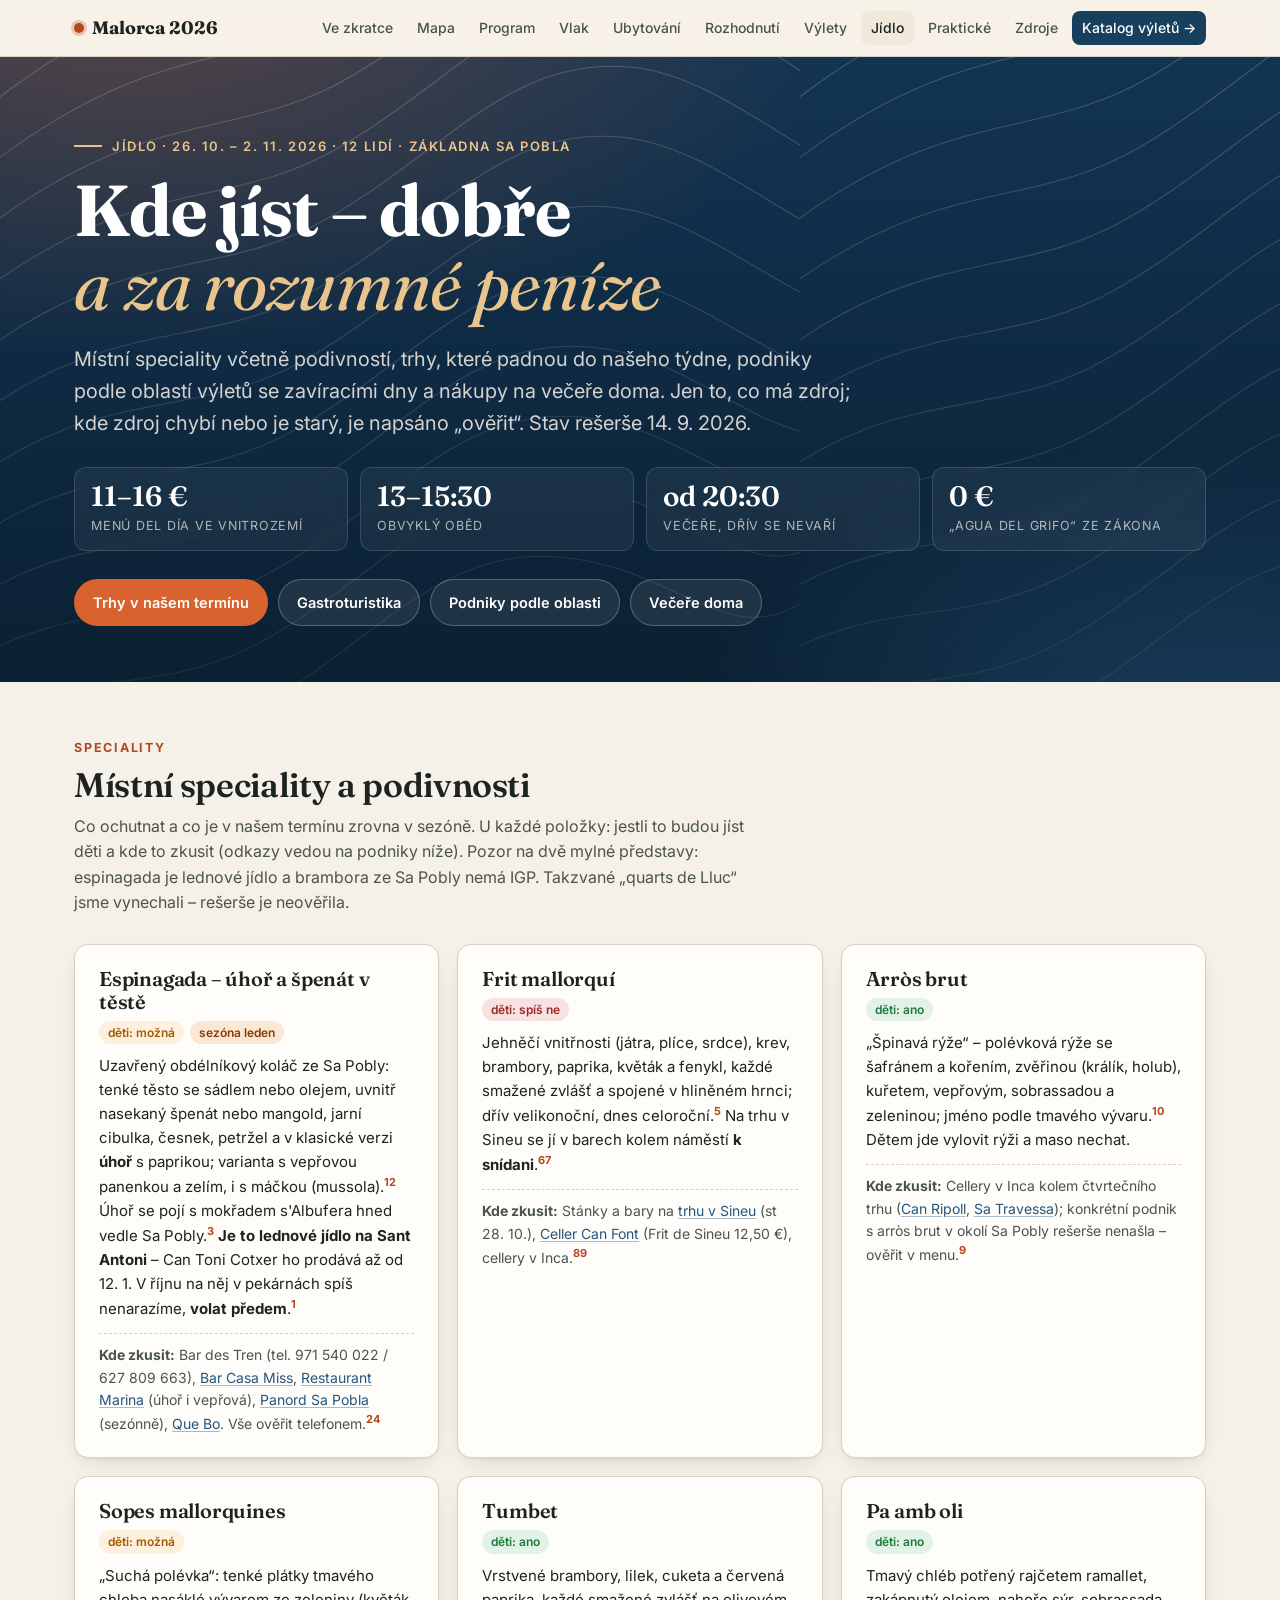
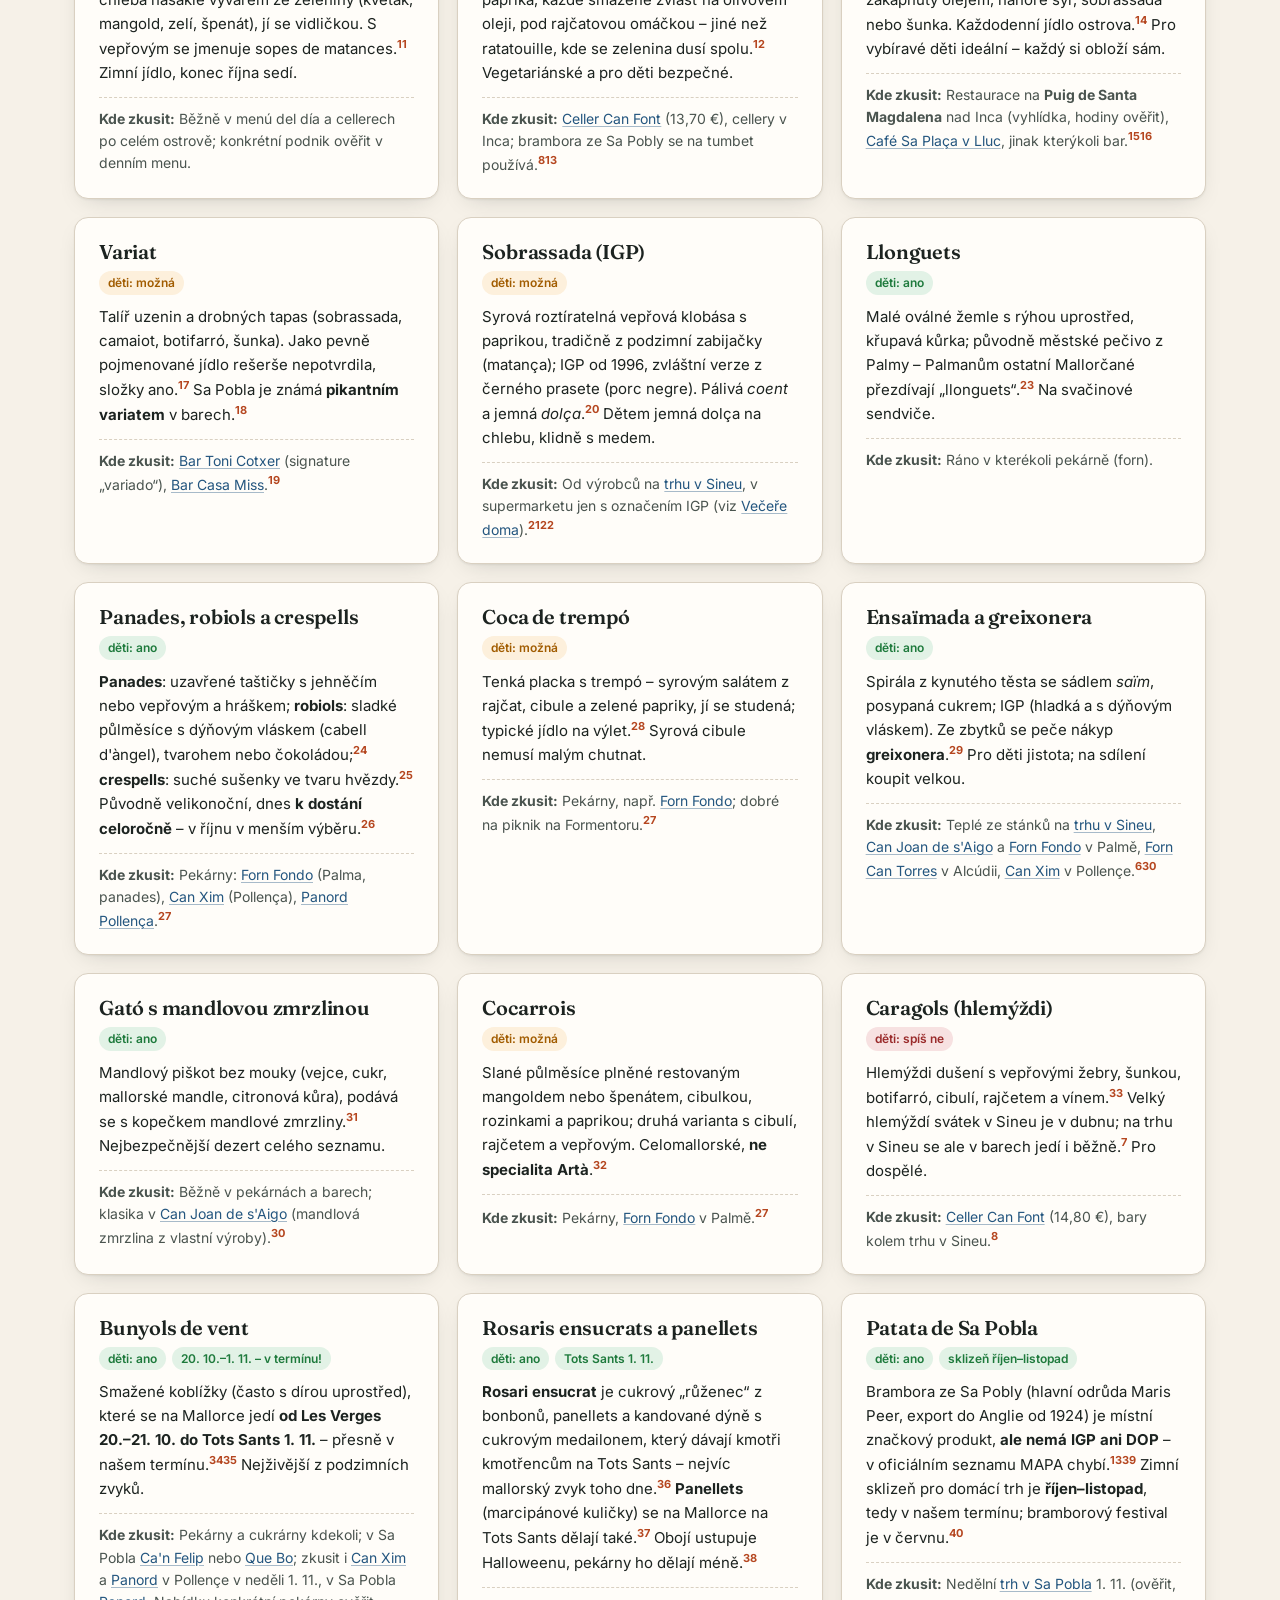
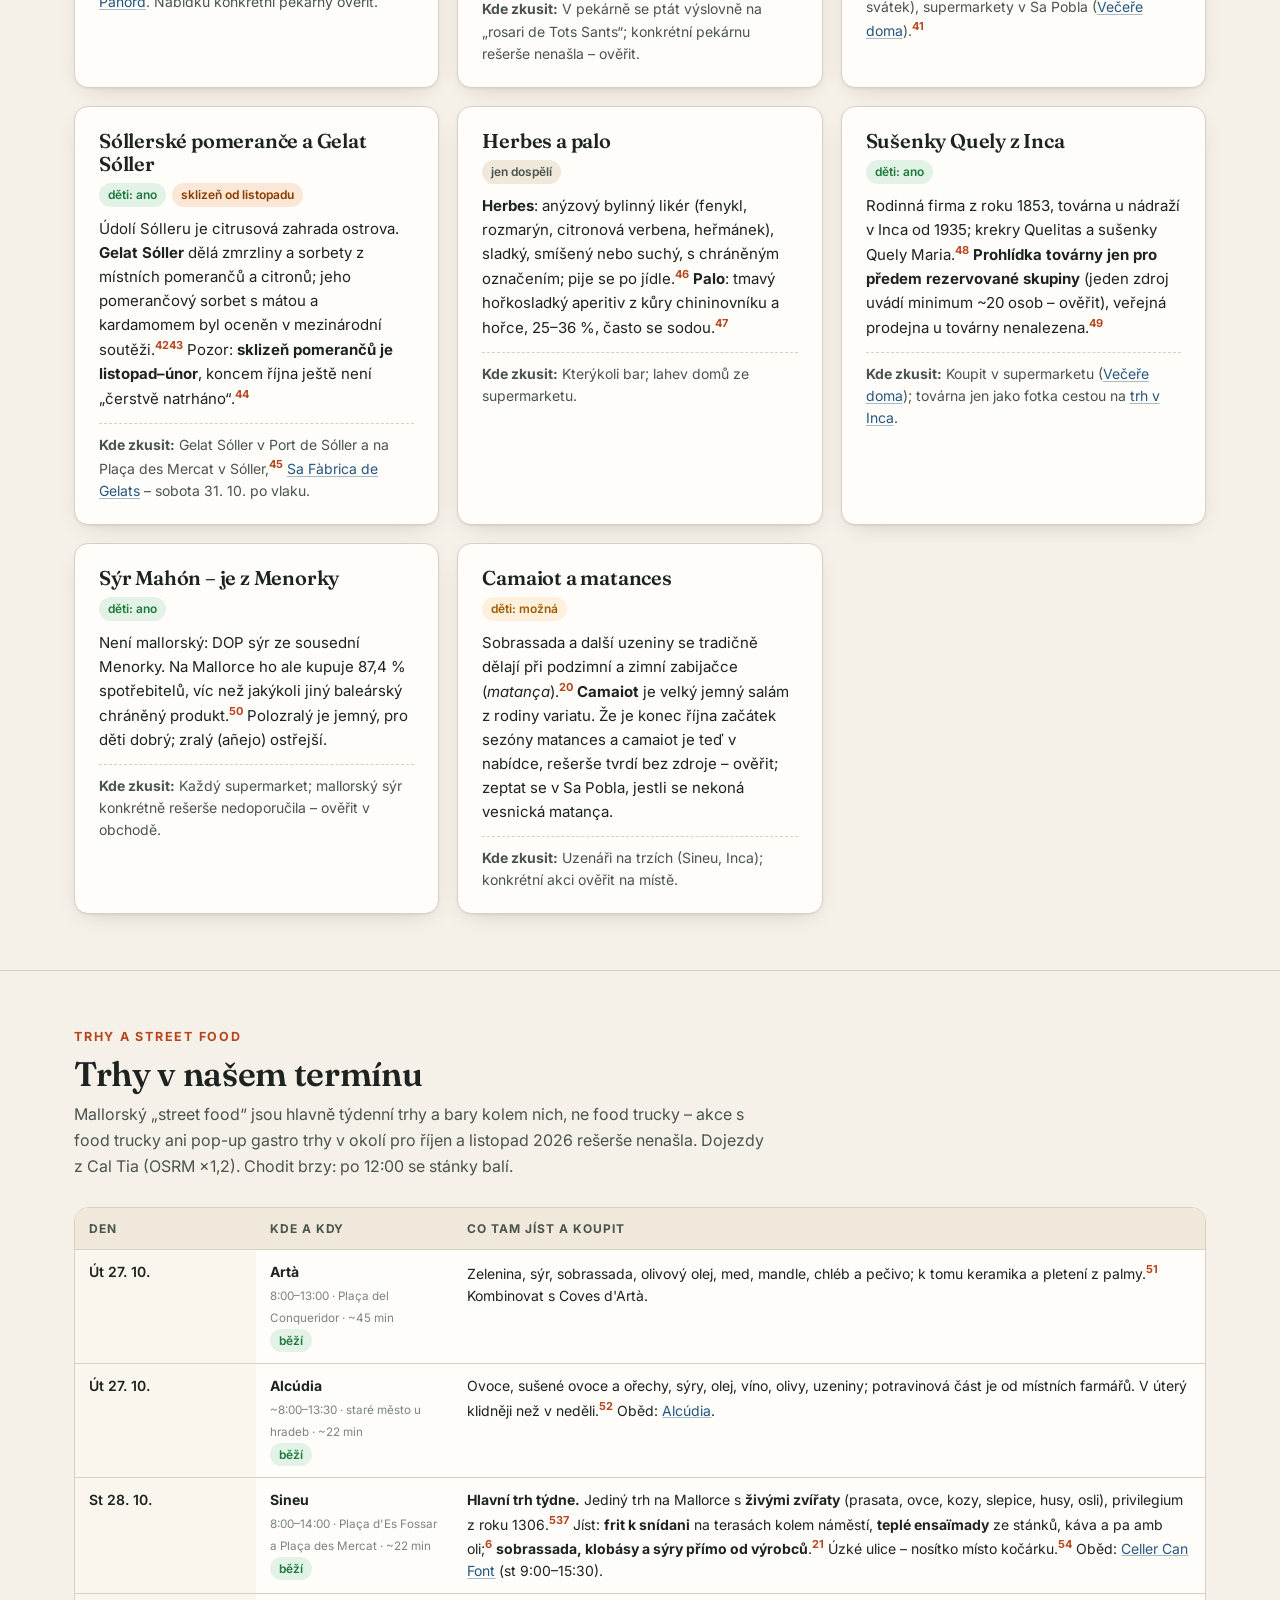
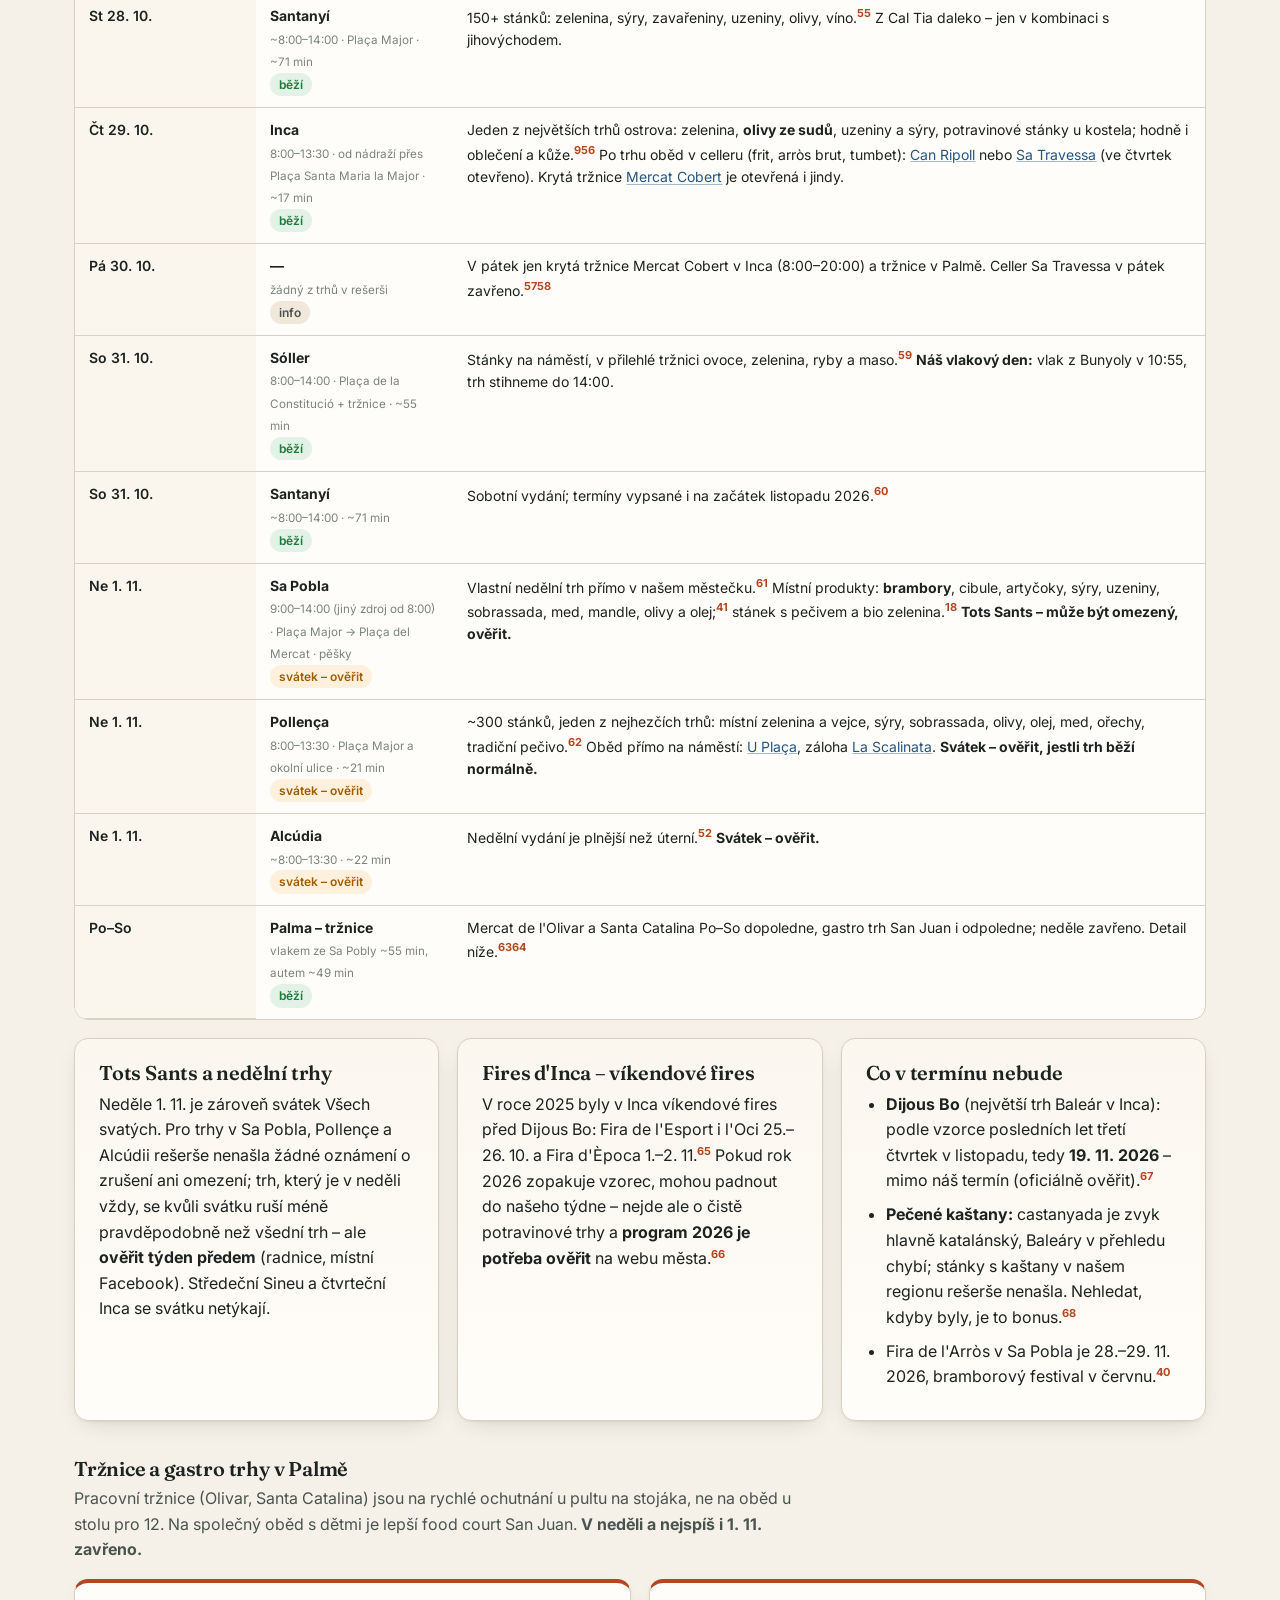
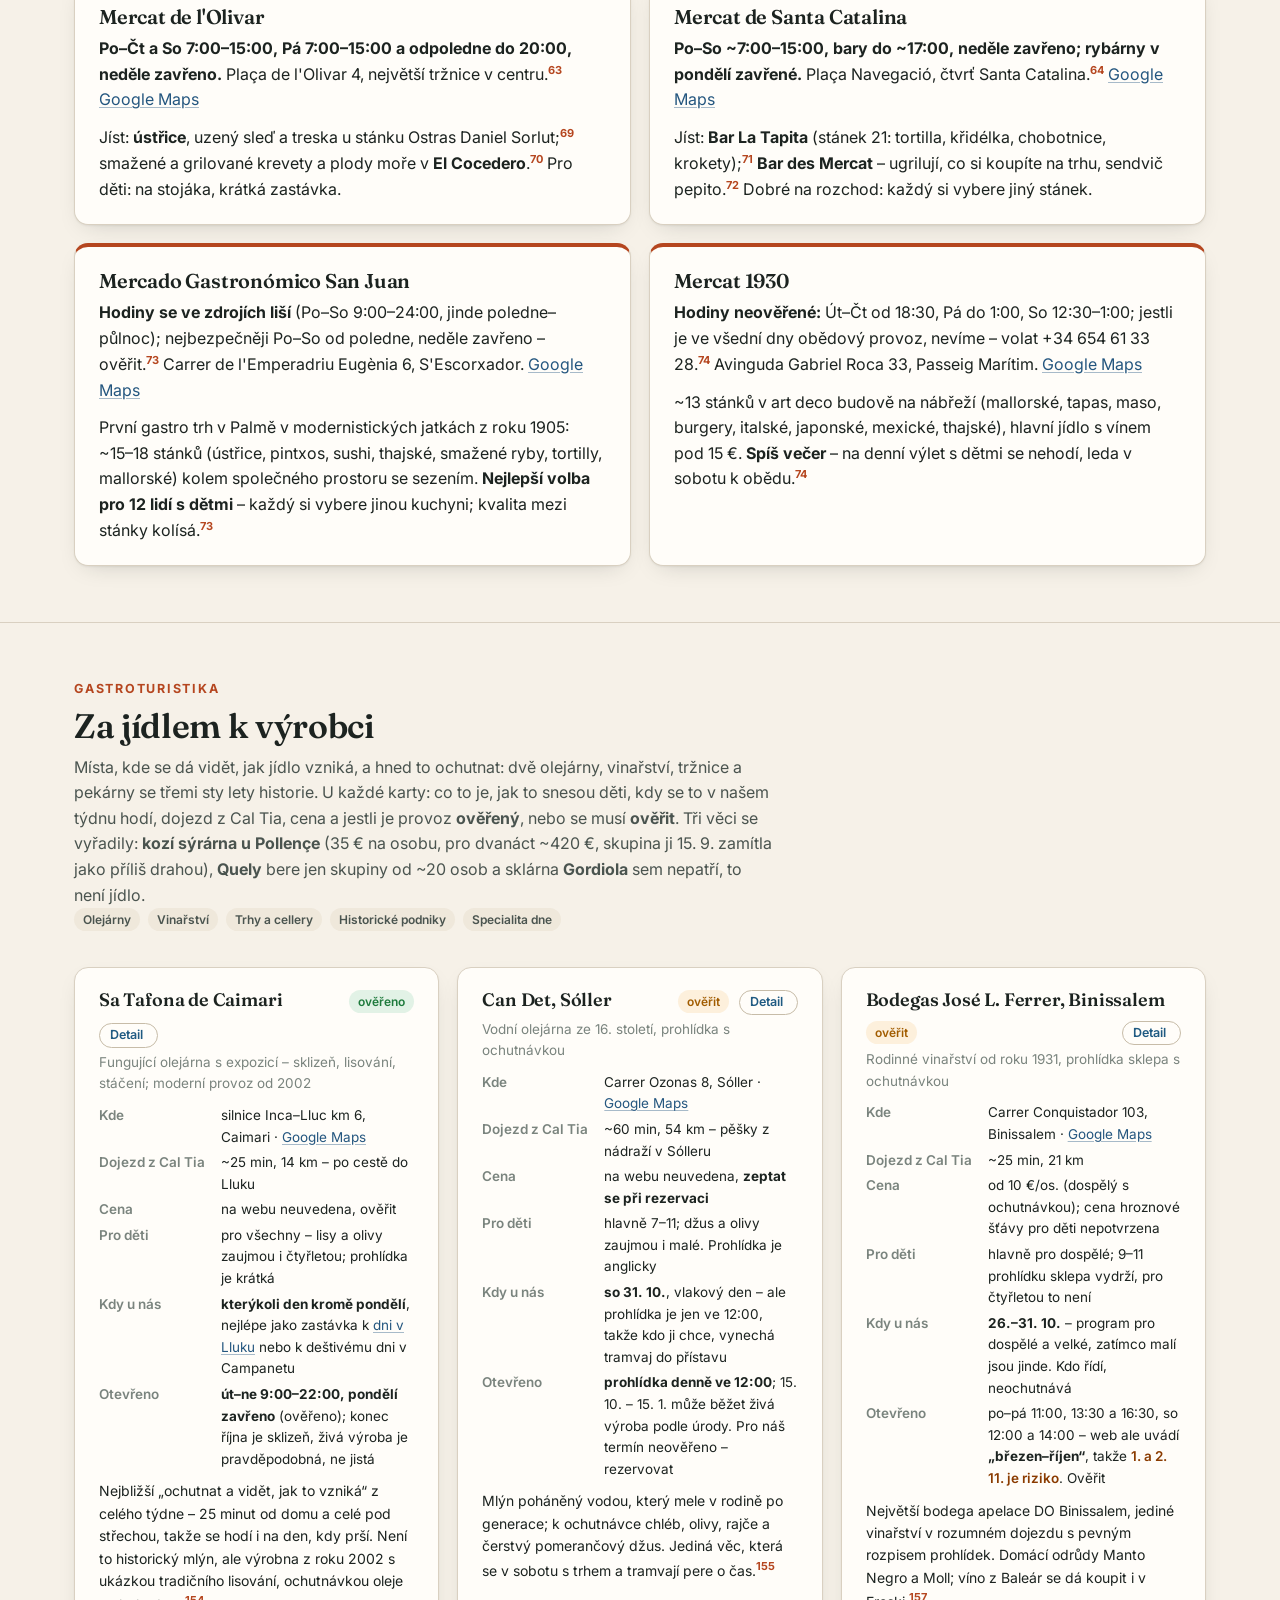
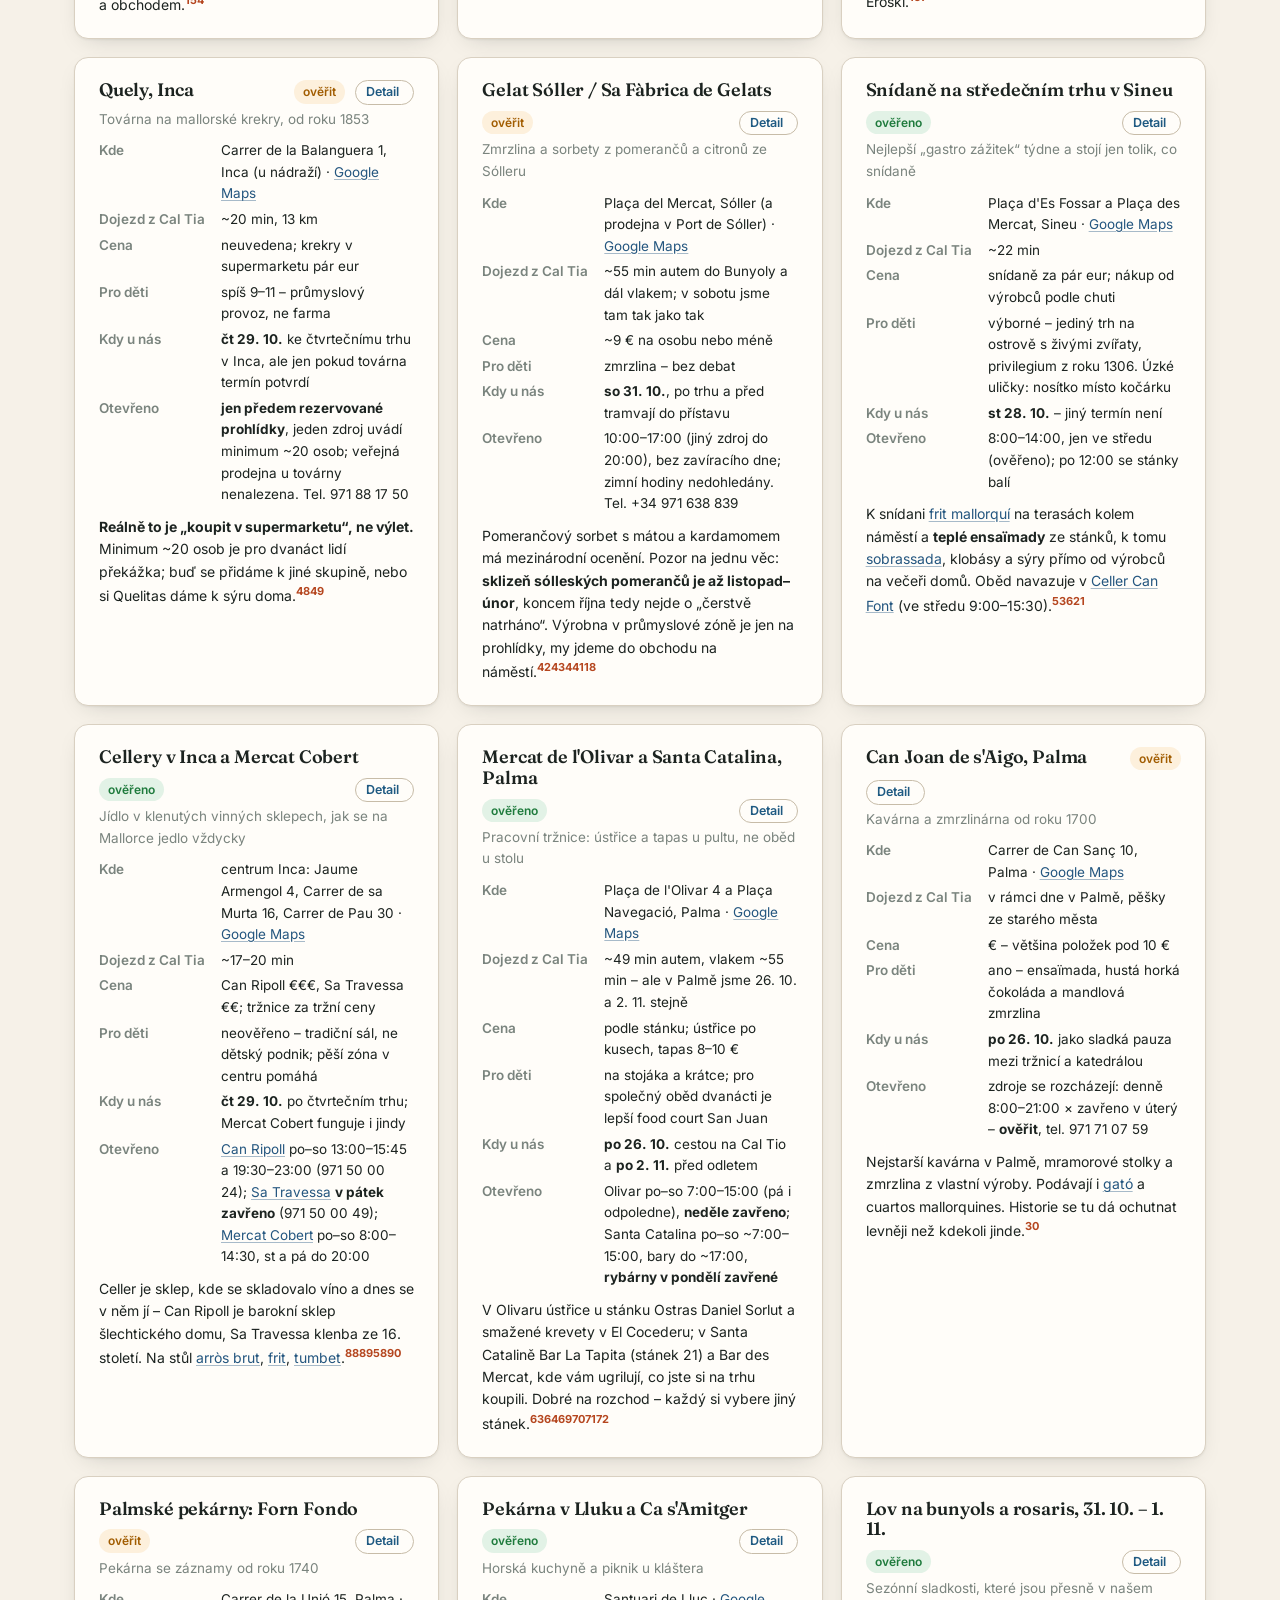
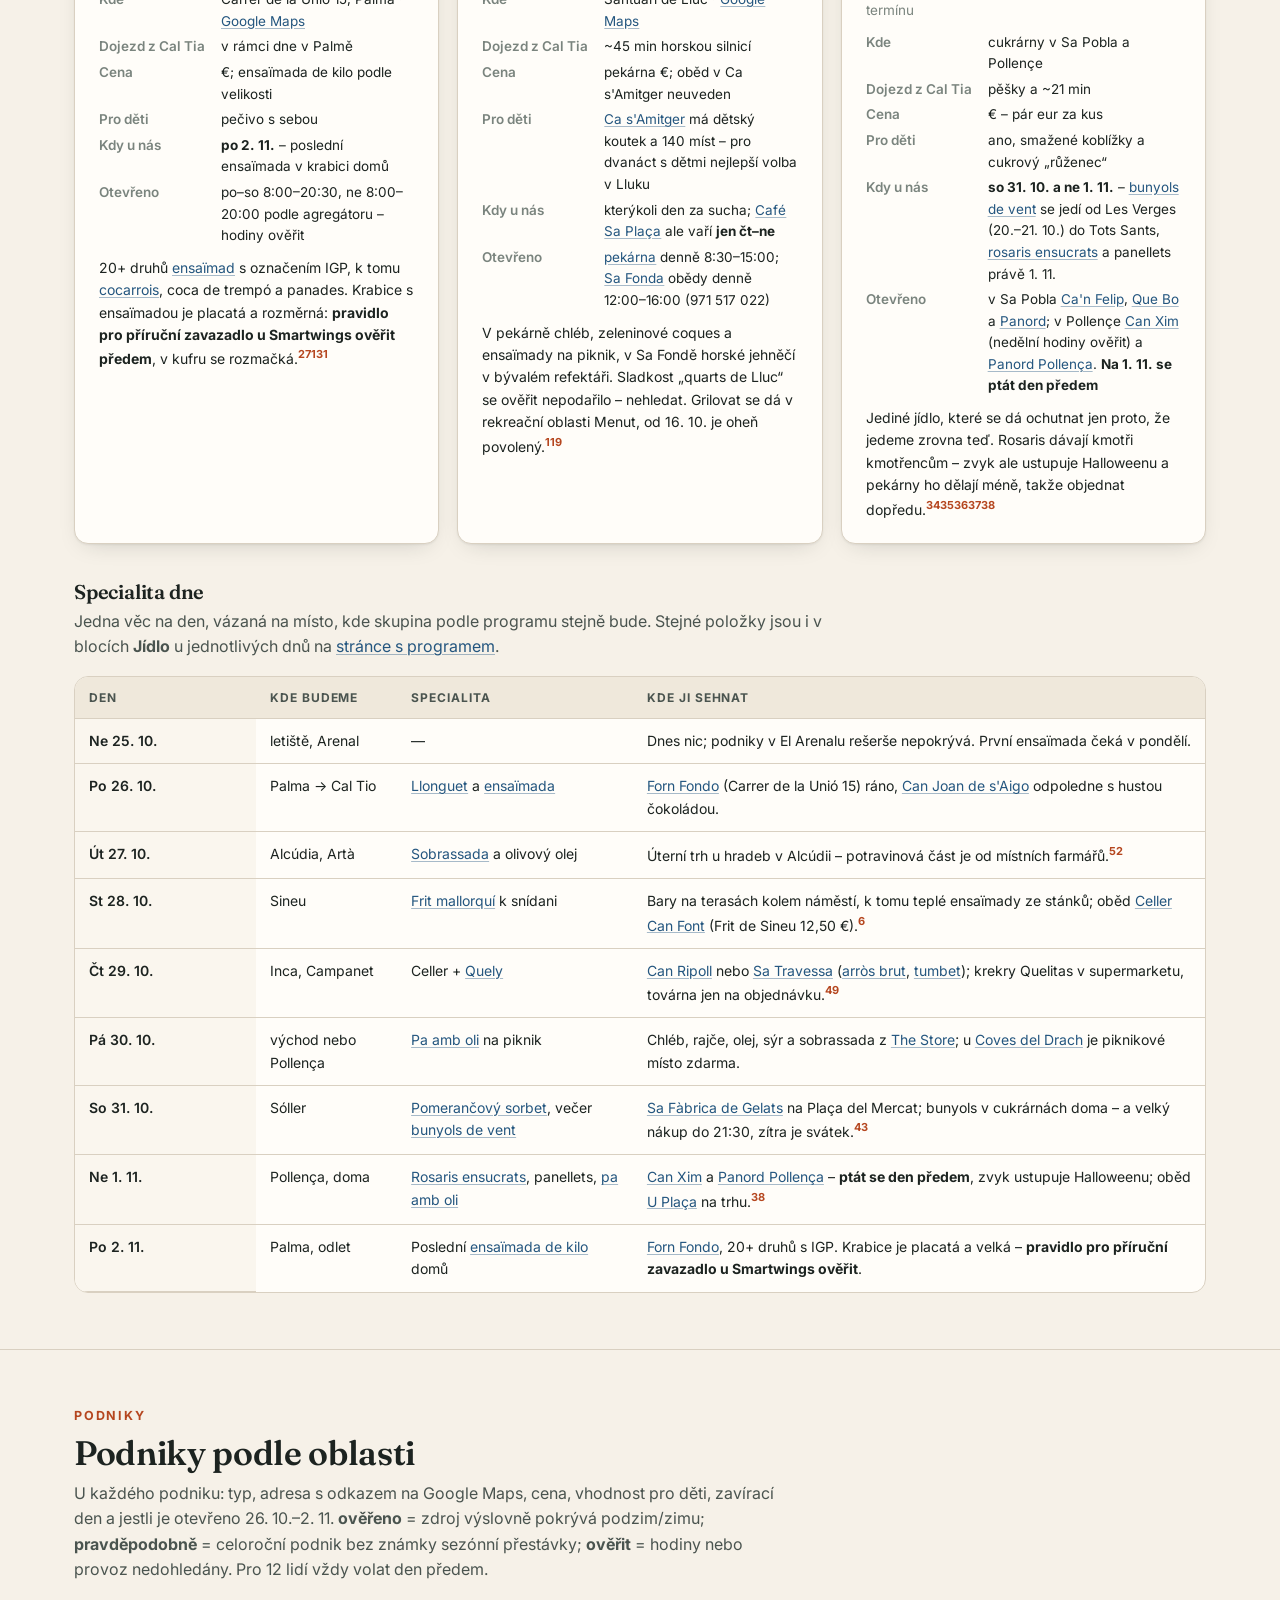
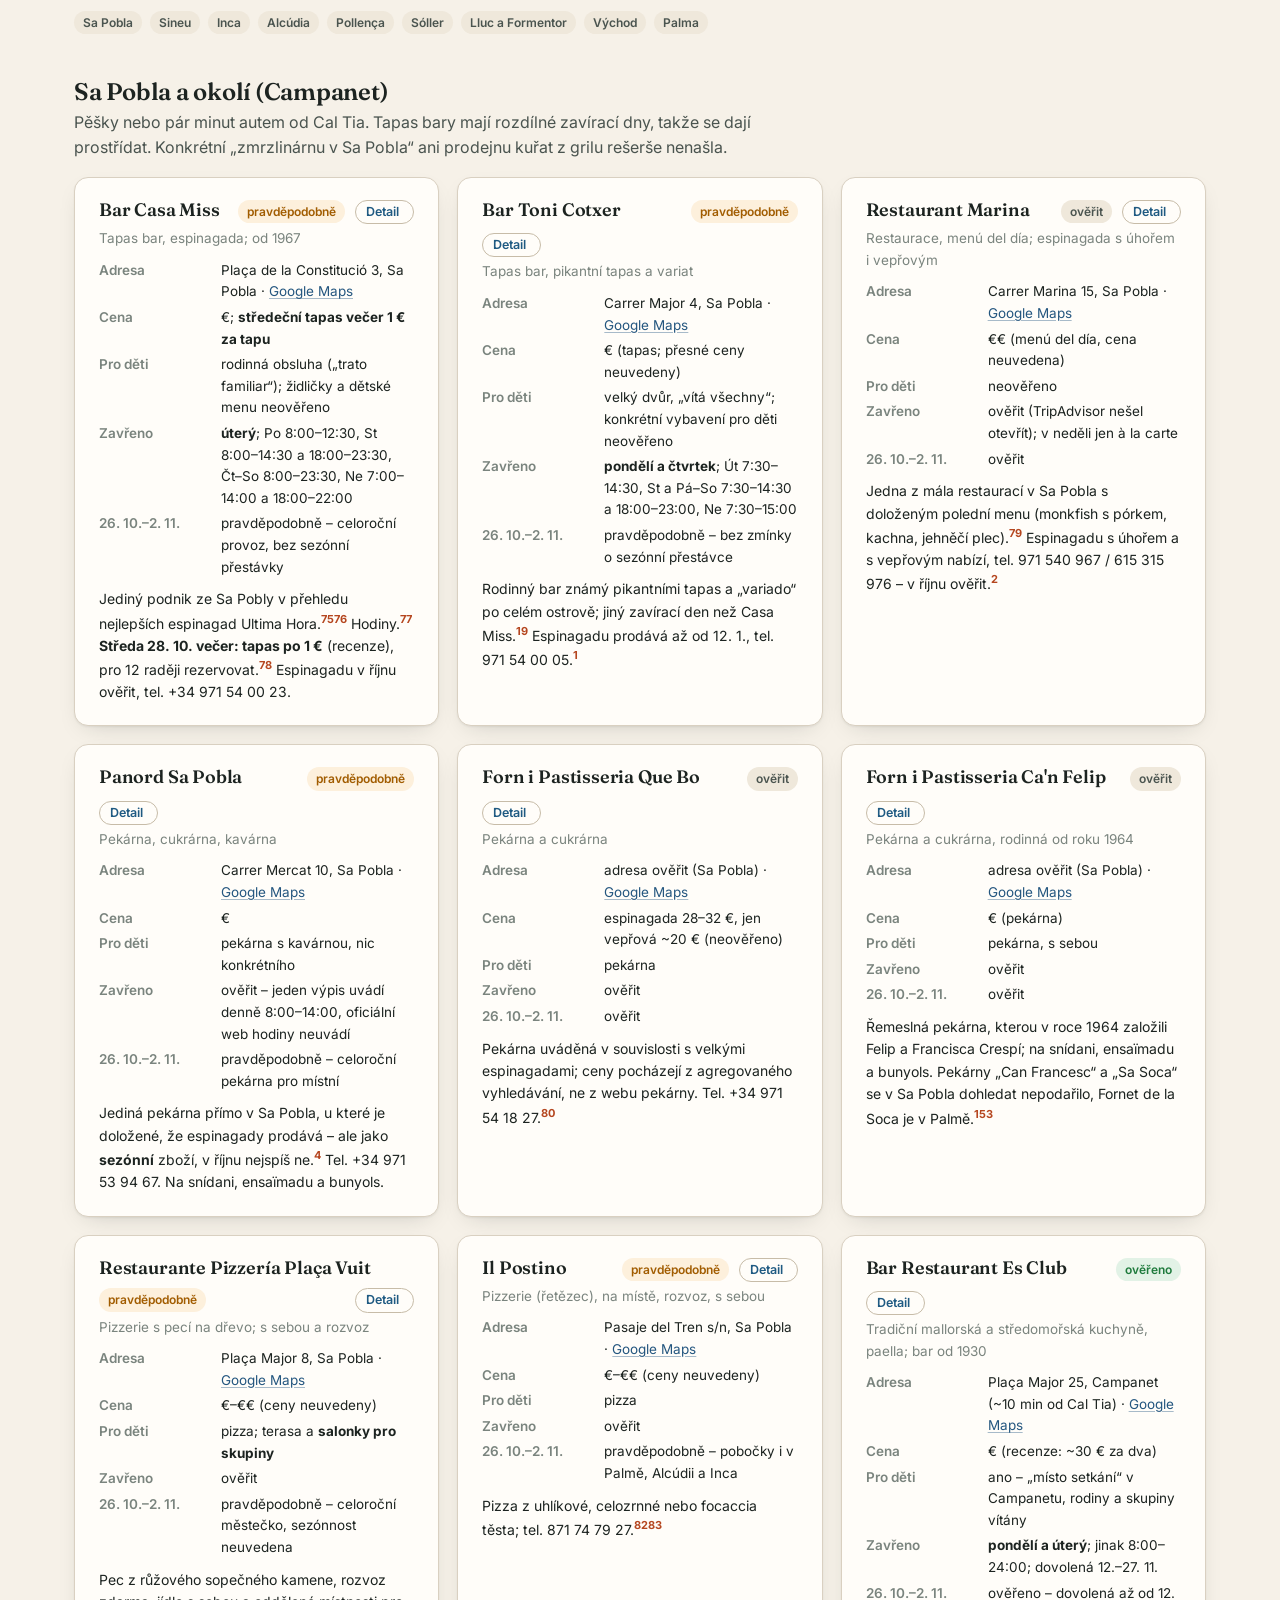
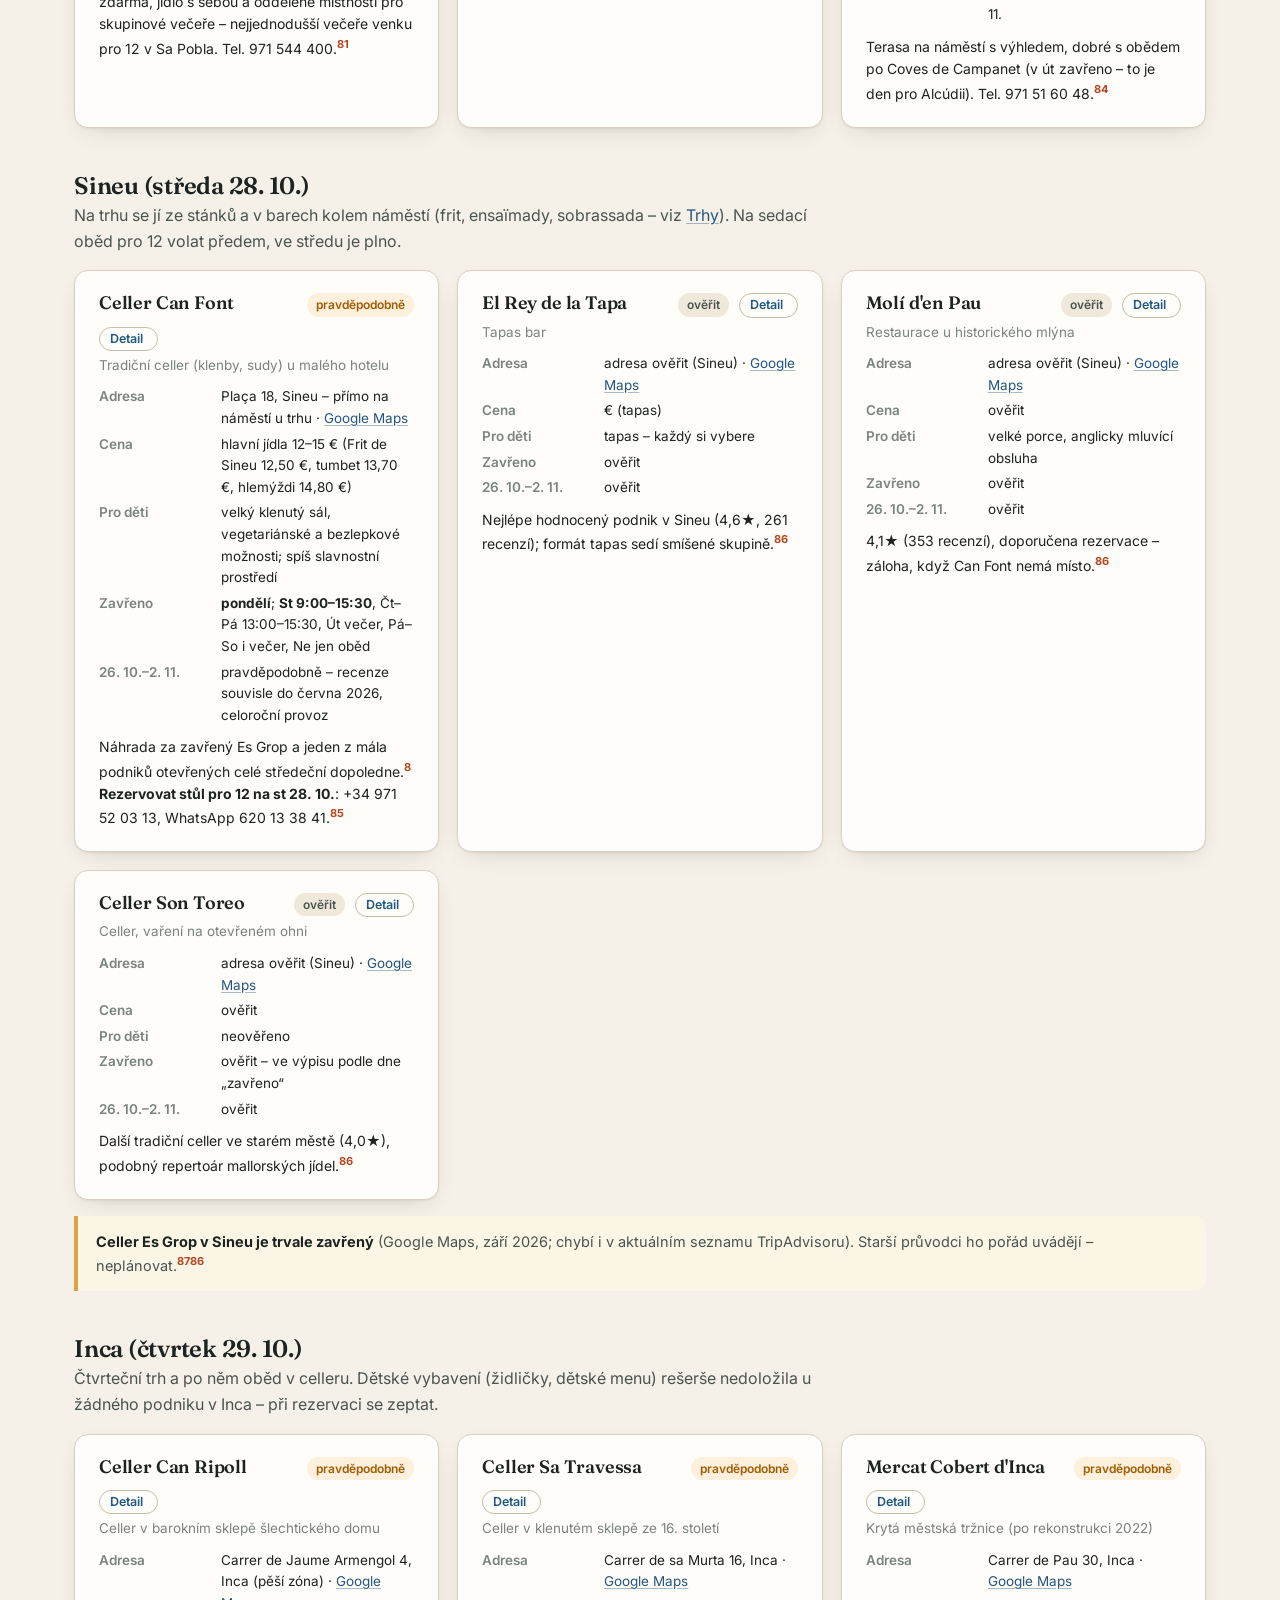
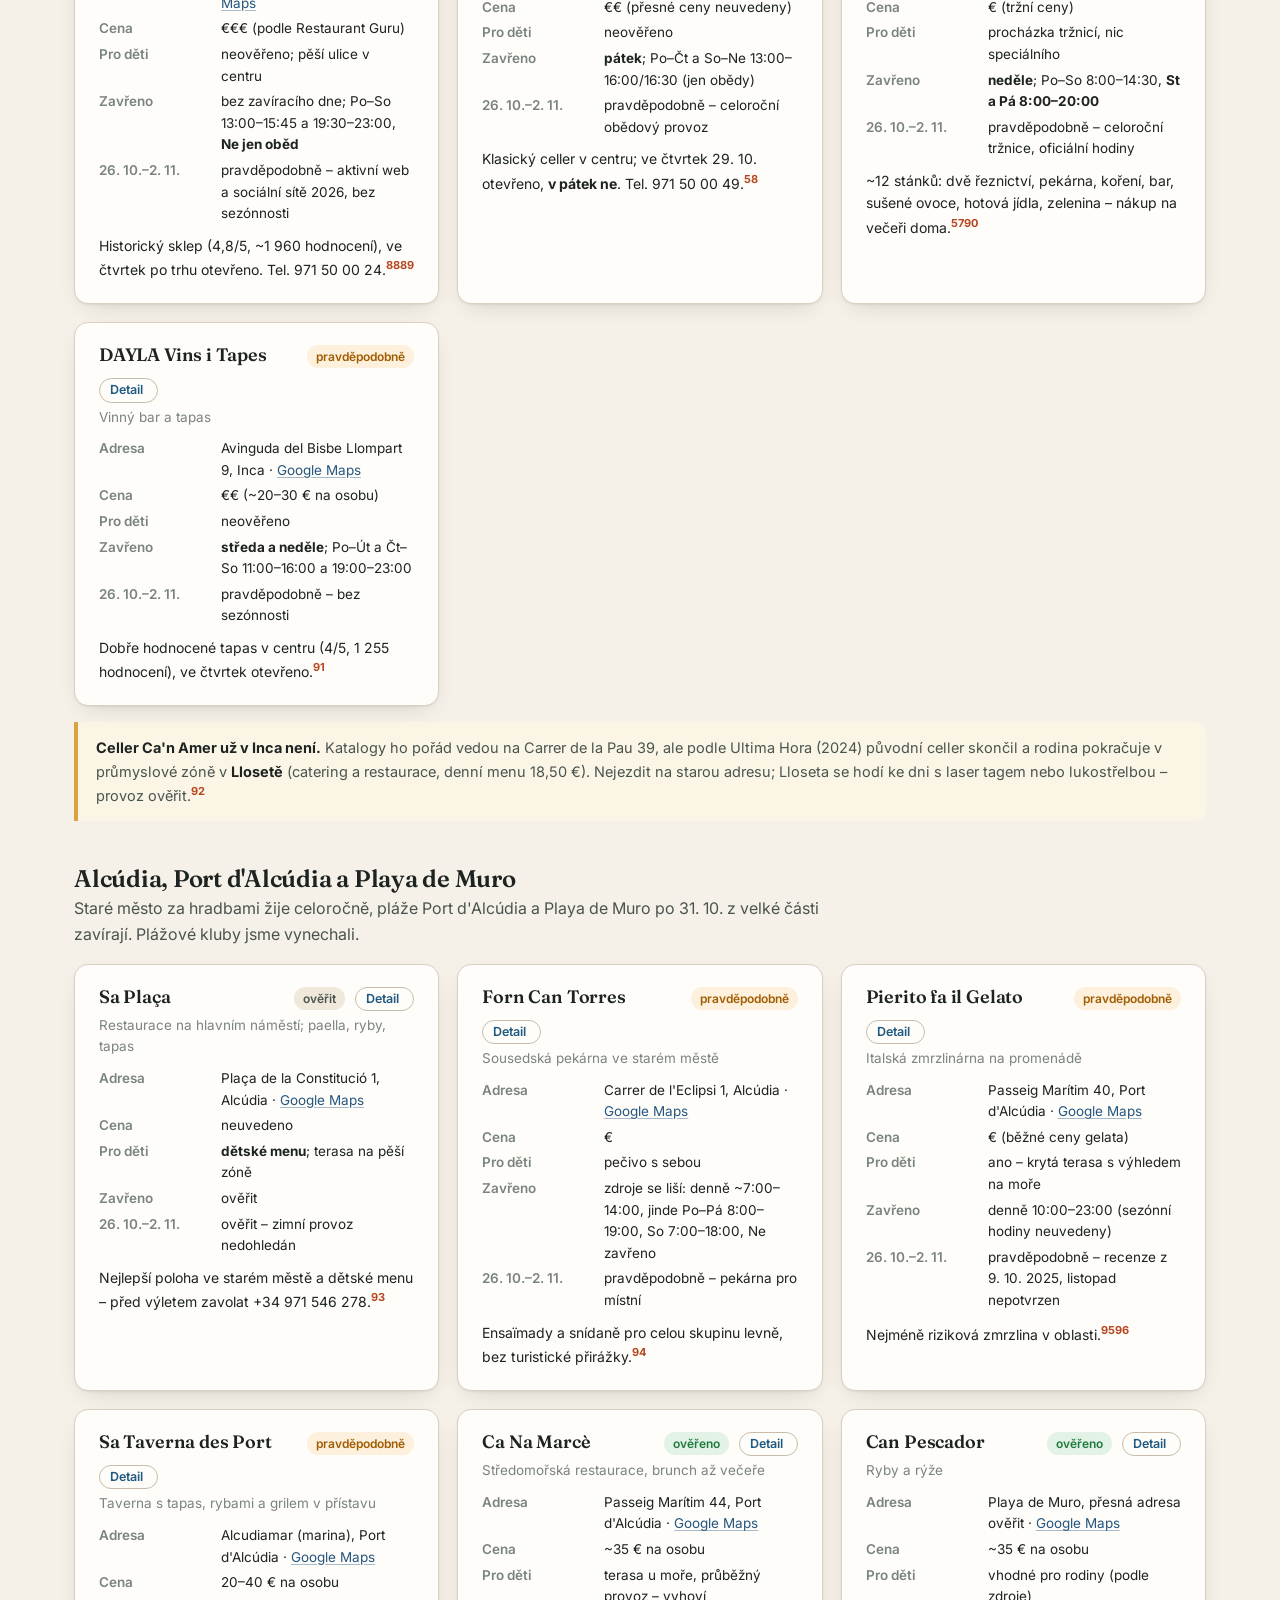
==== commit ac132d67: "docs: reflect verified conflicts in cards and programme (Tafona modern since 2002, 15Fifteen evening" ====
--- a/jidlo.html
+++ b/jidlo.html
@@ -324,9 +324,9 @@
     <div class="grid c3">
       <article class="card venue" id="g-tafona-caimari">
         <div class="vh"><h4>Sa Tafona de Caimari</h4><span class="pill ok">ověřeno</span><button class="pl detail" type="button" data-pl="g-tafona-caimari">Detail</button></div>
-        <p class="vt">Fungující olejárna s muzeem – sklizeň, lisování, stáčení</p>
-        <dl class="facts"><dt>Kde</dt><dd>silnice Inca–Lluc km 6, Caimari · <a href="https://www.google.com/maps/search/?api=1&amp;query=Sa+Tafona+de+Caimari">Google Maps</a></dd><dt>Dojezd z Cal Tia</dt><dd>~25 min, 14 km – po cestě do Lluku</dd><dt>Cena</dt><dd>na webu neuvedena, ověřit</dd><dt>Pro děti</dt><dd>pro všechny – kamenné lisy a olivy zaujmou i čtyřletou; prohlídka je krátká</dd><dt>Kdy u nás</dt><dd><b>kterýkoli den kromě pondělí</b>, nejlépe jako zastávka k <a href="index.html#k-lluc">dni v Lluku</a> nebo k deštivému dni v Campanetu</dd><dt>Otevřeno</dt><dd><b>út–ne 9:00–22:00, pondělí zavřeno</b> (ověřeno); konec října je sklizeň, živá výroba je pravděpodobná, ne jistá</dd></dl>
-        <p class="why">Nejbližší „ochutnat a vidět, jak to vzniká“ z celého týdne – 25 minut od domu a celé pod střechou, takže se hodí i na den, kdy prší. Historické lisy, ochutnávka oleje a obchod.<sup class="cite"><a href="#src-154">154</a></sup></p>
+        <p class="vt">Fungující olejárna s expozicí – sklizeň, lisování, stáčení; moderní provoz od 2002</p>
+        <dl class="facts"><dt>Kde</dt><dd>silnice Inca–Lluc km 6, Caimari · <a href="https://www.google.com/maps/search/?api=1&amp;query=Sa+Tafona+de+Caimari">Google Maps</a></dd><dt>Dojezd z Cal Tia</dt><dd>~25 min, 14 km – po cestě do Lluku</dd><dt>Cena</dt><dd>na webu neuvedena, ověřit</dd><dt>Pro děti</dt><dd>pro všechny – lisy a olivy zaujmou i čtyřletou; prohlídka je krátká</dd><dt>Kdy u nás</dt><dd><b>kterýkoli den kromě pondělí</b>, nejlépe jako zastávka k <a href="index.html#k-lluc">dni v Lluku</a> nebo k deštivému dni v Campanetu</dd><dt>Otevřeno</dt><dd><b>út–ne 9:00–22:00, pondělí zavřeno</b> (ověřeno); konec října je sklizeň, živá výroba je pravděpodobná, ne jistá</dd></dl>
+        <p class="why">Nejbližší „ochutnat a vidět, jak to vzniká“ z celého týdne – 25 minut od domu a celé pod střechou, takže se hodí i na den, kdy prší. Není to historický mlýn, ale výrobna z roku 2002 s ukázkou tradičního lisování, ochutnávkou oleje a obchodem.<sup class="cite"><a href="#src-154">154</a></sup></p>
       </article>
       <article class="card venue" id="g-can-det">
         <div class="vh"><h4>Can Det, Sóller</h4><span class="pill warn">ověřit</span><button class="pl detail" type="button" data-pl="g-can-det">Detail</button></div>
@@ -962,16 +962,16 @@
         <p class="why">Chléb, sušenky, zeleninové coques a ensaïmady na piknik. Sladkost „quarts de Lluc“ se ověřit nepodařilo.<sup class="cite"><a href="#src-119">119</a></sup></p>
       </article>
       <article class="card venue" id="v-payeras">
-        <div class="vh"><h4>Panaderia Payeras</h4><span class="pill neutral">ověřit</span><button class="pl detail" type="button" data-pl="v-payeras">Detail</button></div>
+        <div class="vh"><h4>Panaderia Payeras</h4><span class="pill warn">jen do 30. 10.</span><button class="pl detail" type="button" data-pl="v-payeras">Detail</button></div>
         <p class="vt">Pekárna: croissanty, napolitanky, koláče</p>
         <dl class="facts">
-          <dt>Adresa</dt><dd>Carrer de Formentor / Carrer Joan XXIII, Port de Pollença · <a href="https://www.google.com/maps/search/?api=1&amp;query=Panaderia+Payeras+Port+de+Pollen%C3%A7a">Google Maps</a></dd>
+          <dt>Adresa</dt><dd>Carrer de Formentor / Carrer Joan XXIII, Port de Pollença (jiný zdroj: Carrer de Sant Pere 5, Pollença – ověřit, o kterou pobočku jde) · <a href="https://www.google.com/maps/search/?api=1&amp;query=Panaderia+Payeras+Port+de+Pollen%C3%A7a">Google Maps</a></dd>
           <dt>Cena</dt><dd>€</dd>
           <dt>Pro děti</dt><dd>sladké pečivo</dd>
-          <dt>Zavřeno</dt><dd>ověřit</dd>
-          <dt>26. 10.–2. 11.</dt><dd>ověřit</dd>
-        </dl>
-        <p class="why">Sladké na piknik před cestou na Formentor.<sup class="cite"><a href="#src-121">121</a></sup></p>
+          <dt>Zavřeno</dt><dd>pondělí; <b>sezónní přestávka 31. 10.–15. 3.</b></dd>
+          <dt>26. 10.–2. 11.</dt><dd><b>jen út 27. – pá 30. 10.</b>, pak zavřeno</dd>
+        </dl>
+        <p class="why">Sladké na piknik před cestou na Formentor – jen když Formentor vyjde do pátku 30. 10., jinak The Store.<sup class="cite"><a href="#src-121">121</a></sup></p>
       </article>
       <article class="card venue" id="v-the-store">
         <div class="vh"><h4>The Store (Voramar a Formentor)</h4><span class="pill neutral">ověřit</span><button class="pl detail" type="button" data-pl="v-the-store">Detail</button></div>
@@ -1005,14 +1005,14 @@
         <p class="why">Nejlevnější oběd dne: nakoupit v Sa Pobla a sníst po prohlídce.<sup class="cite"><a href="#src-126">126</a></sup></p>
       </article>
       <article class="card venue" id="v-15fifteen">
-        <div class="vh"><h4>15Fifteen Cantina &amp; Garden</h4><span class="pill neutral">ověřit</span><button class="pl detail" type="button" data-pl="v-15fifteen">Detail</button></div>
+        <div class="vh"><h4>15Fifteen Cantina &amp; Garden</h4><span class="pill warn">jen večer</span><button class="pl detail" type="button" data-pl="v-15fifteen">Detail</button></div>
         <p class="vt">Středomořská a různá kuchyně</p>
         <dl class="facts">
-          <dt>Adresa</dt><dd>Passeig Infanta Carlota 200, Porto Cristo (neověřeno) · <a href="https://www.google.com/maps/search/?api=1&amp;query=15Fifteen+Cantina+Garden+Porto+Cristo">Google Maps</a></dd>
+          <dt>Adresa</dt><dd>Passeig Infanta Carlota 200, Porto Cristo Novo · <a href="https://www.google.com/maps/search/?api=1&amp;query=15Fifteen+Cantina+Garden+Porto+Cristo">Google Maps</a></dd>
           <dt>Cena</dt><dd>střední</dd>
           <dt>Pro děti</dt><dd><b>dětský koutek</b></dd>
-          <dt>Zavřeno</dt><dd>ověřit</dd>
-          <dt>26. 10.–2. 11.</dt><dd>ověřit</dd>
+          <dt>Zavřeno</dt><dd><b>pondělí; Út–Ne jen 20:00–23:00</b></dd>
+          <dt>26. 10.–2. 11.</dt><dd>otevírá až ve 20:00 – <b>na oběd po jeskyních nepoužitelné</b>, jen večeře</dd>
         </dl>
         <p class="why">Nejlepší fit pro 5 dospělých a 7 dětí po jeskyních.<sup class="cite"><a href="#src-127">127</a></sup></p>
       </article>
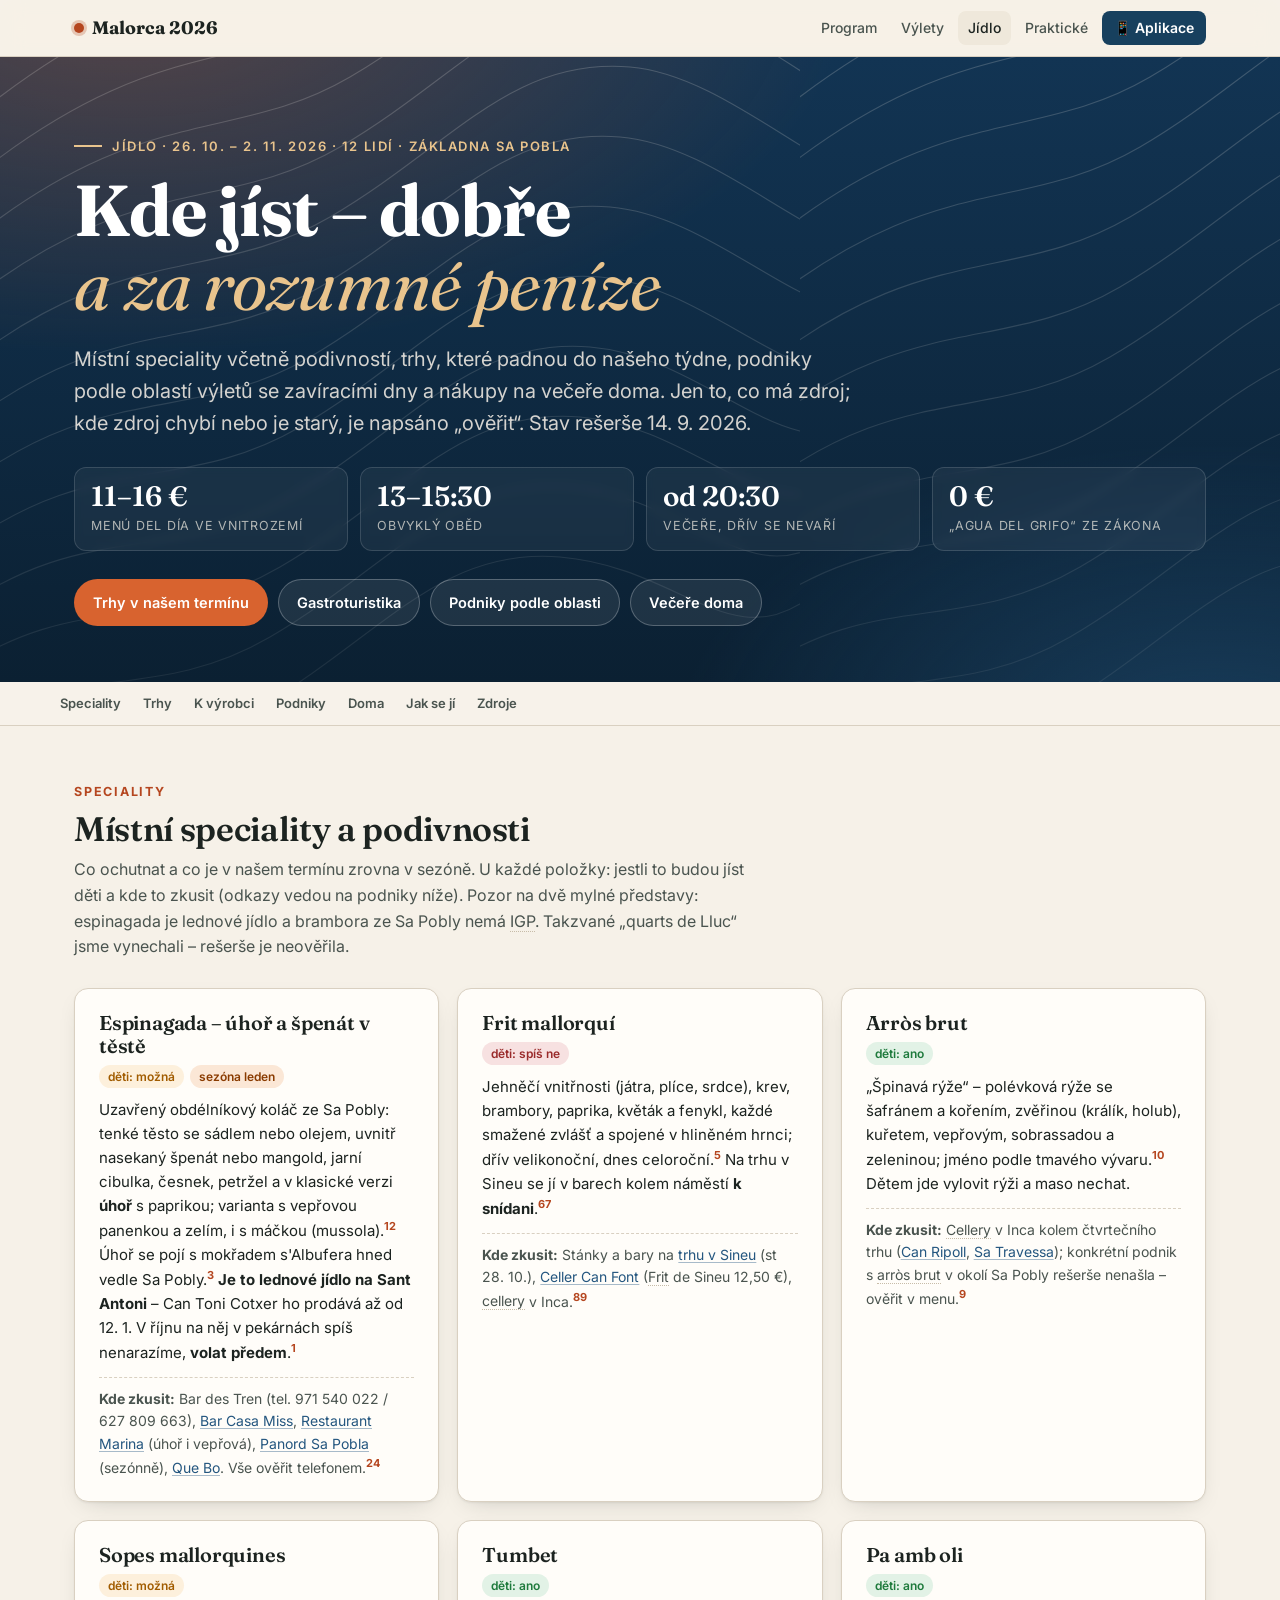
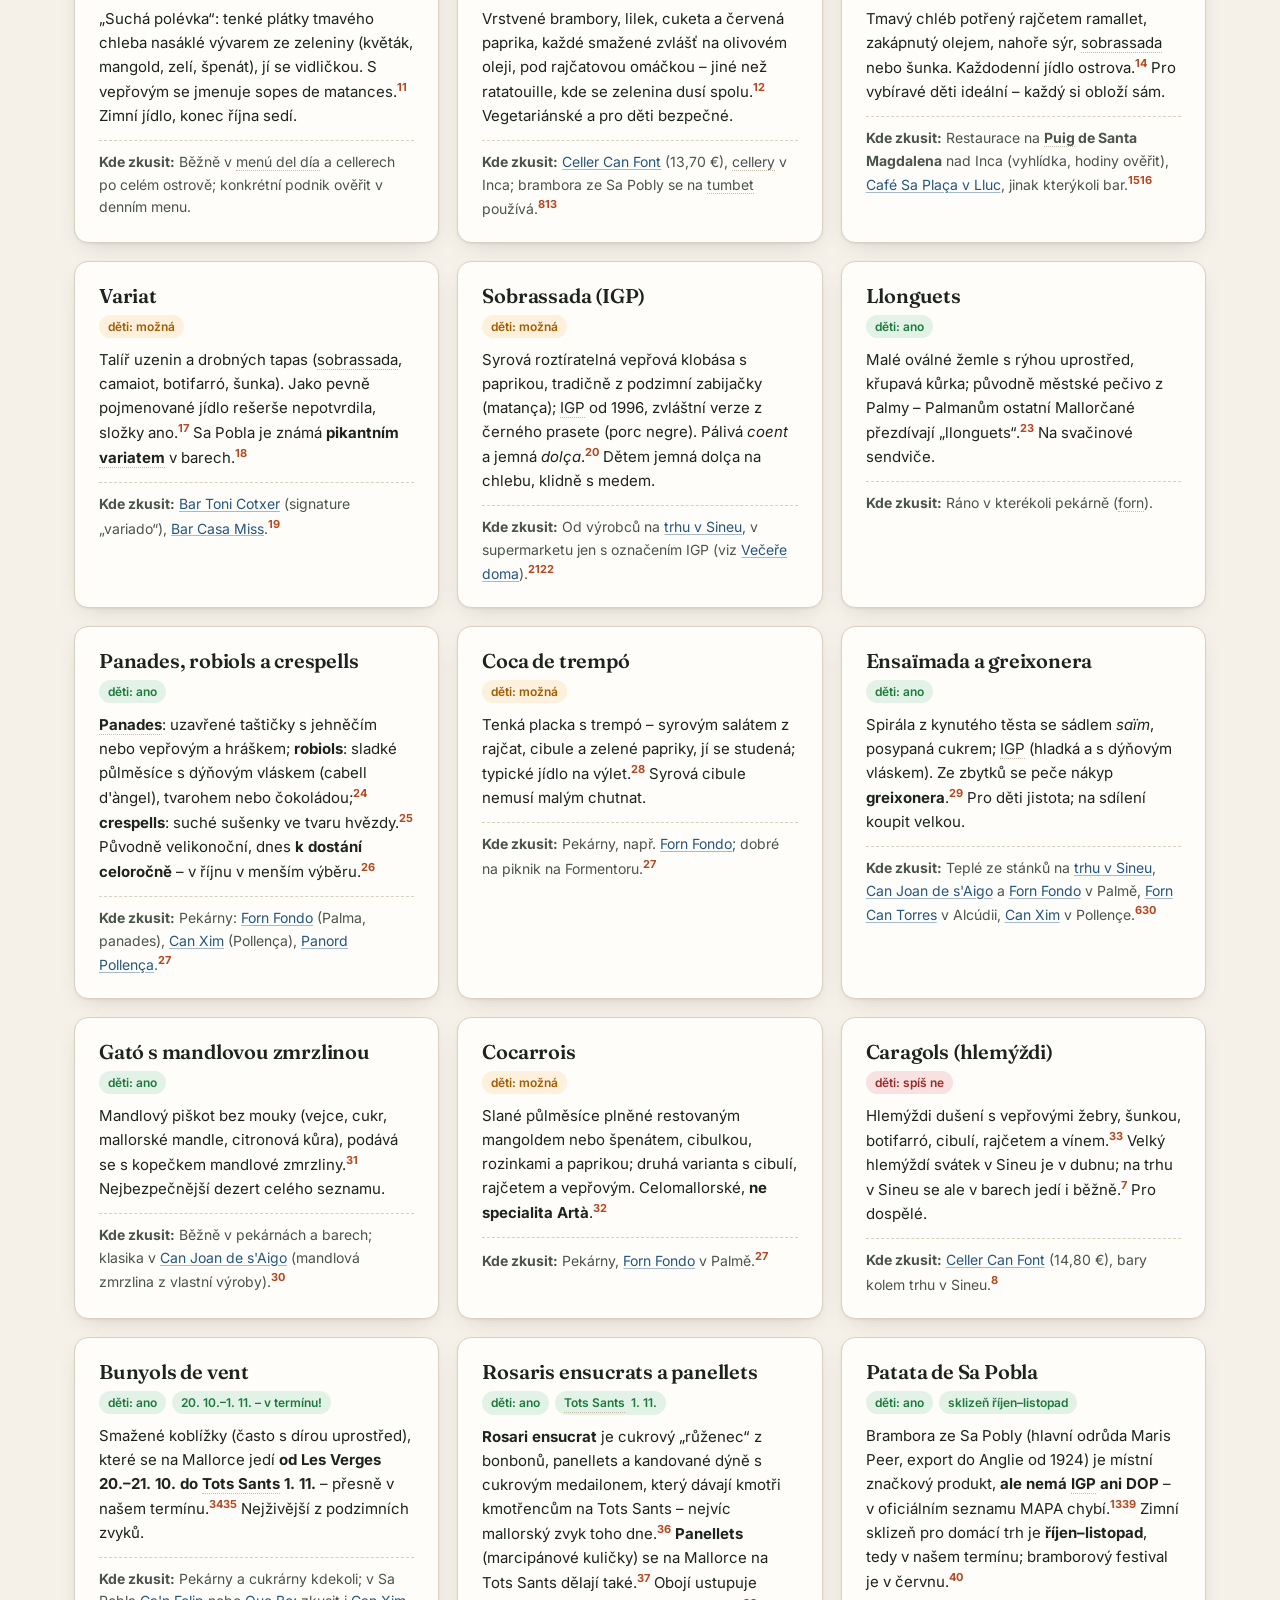
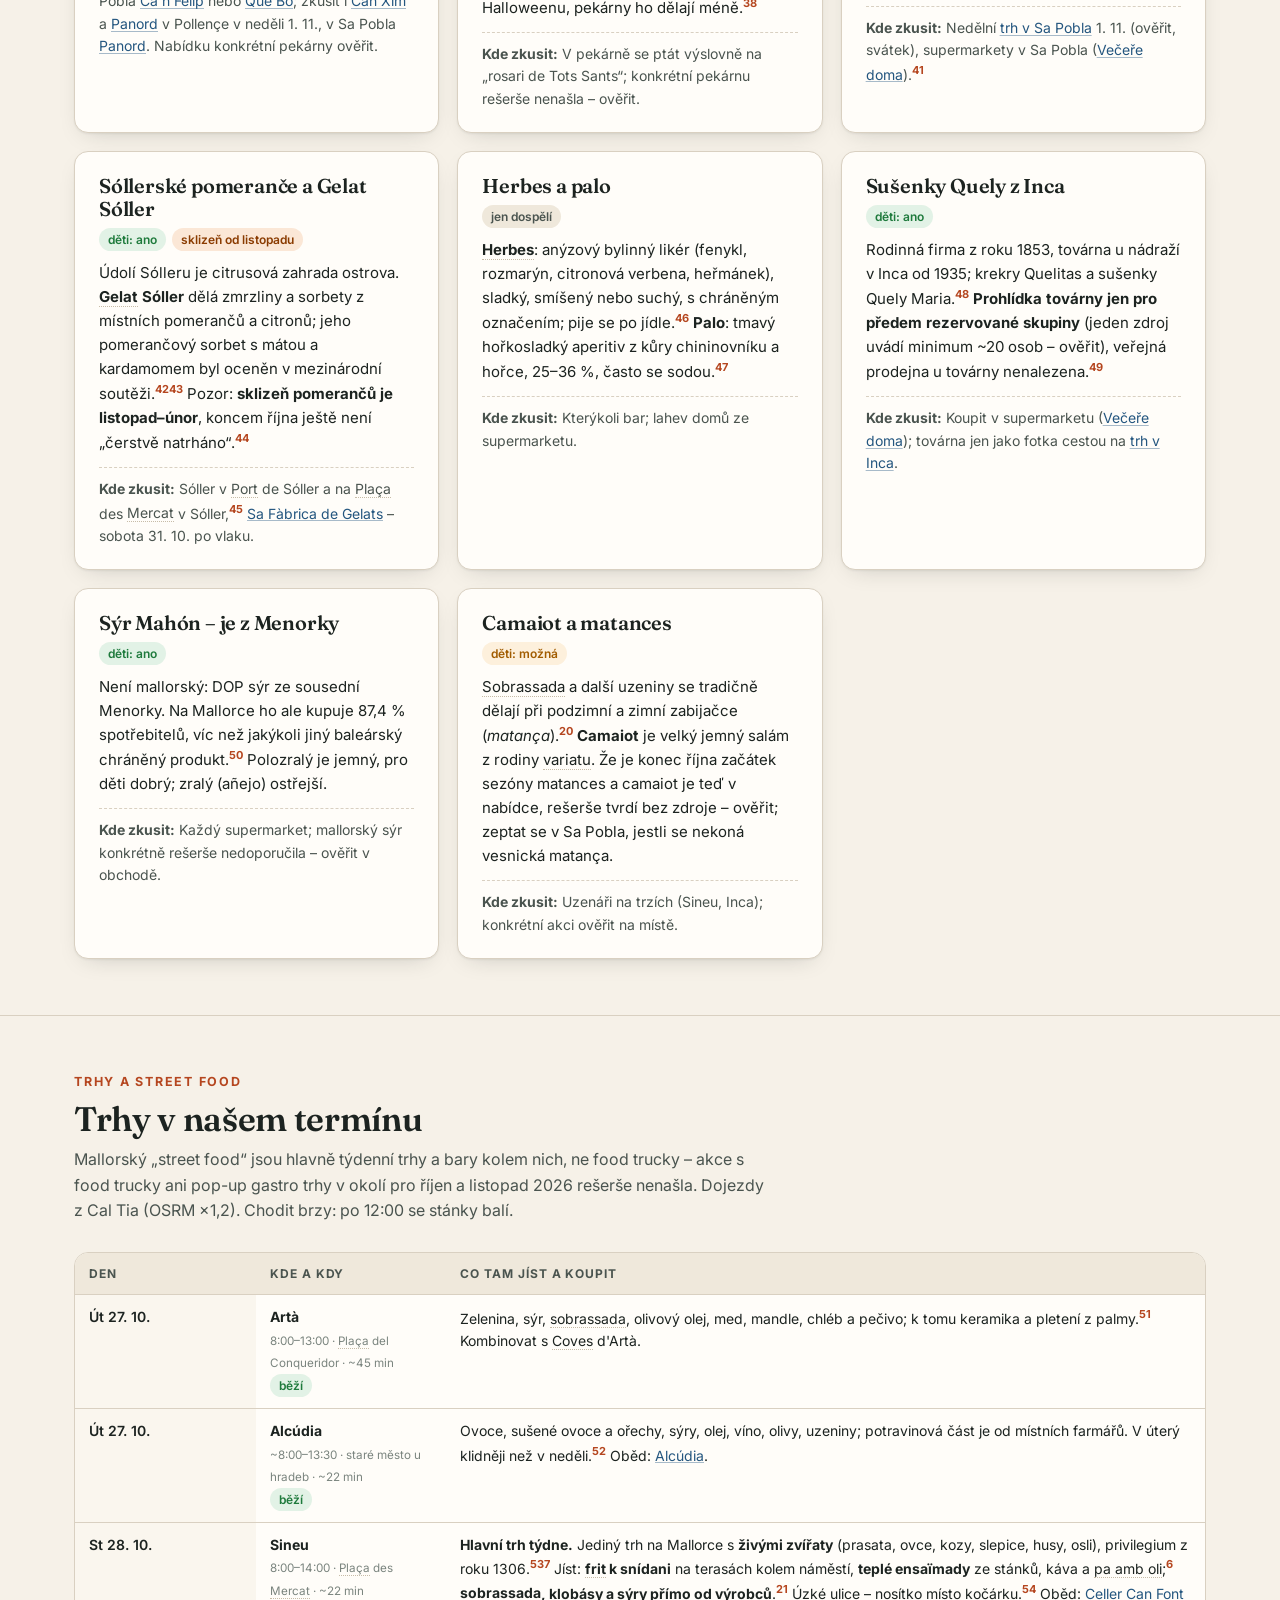
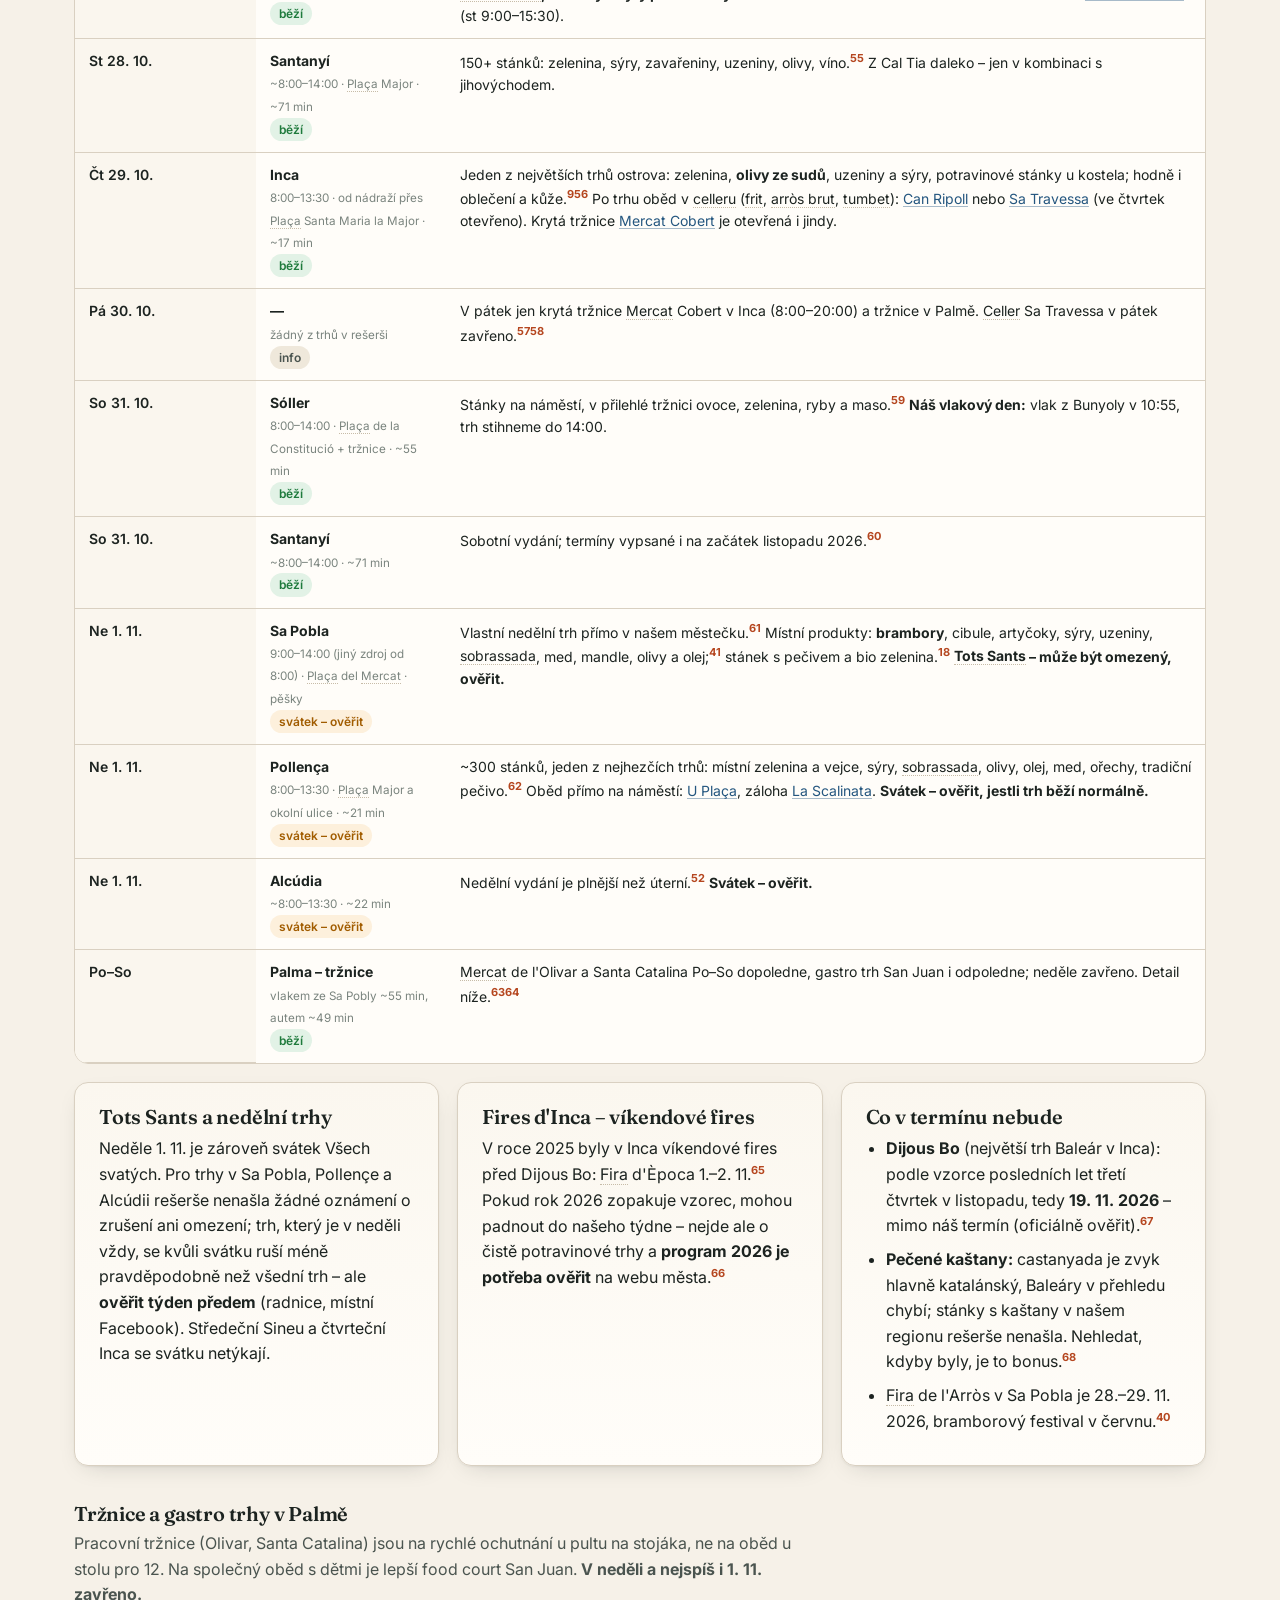
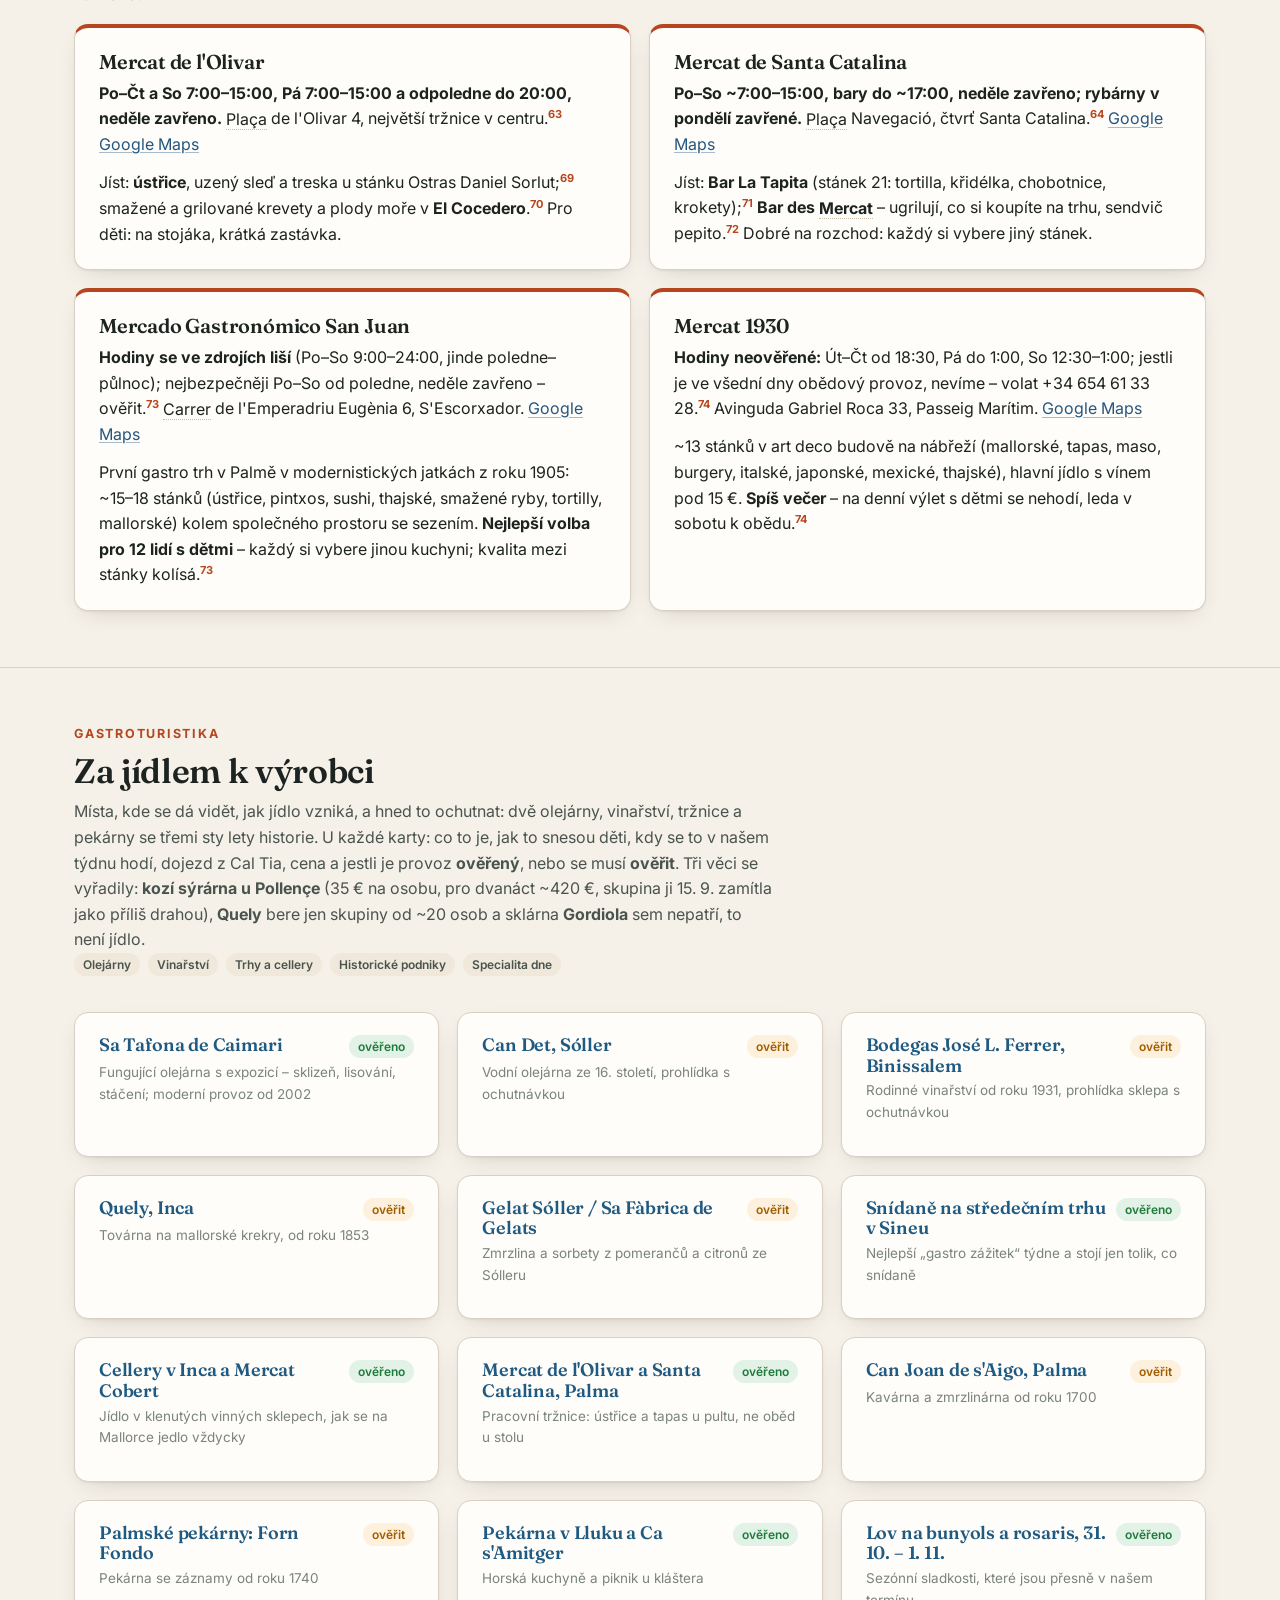
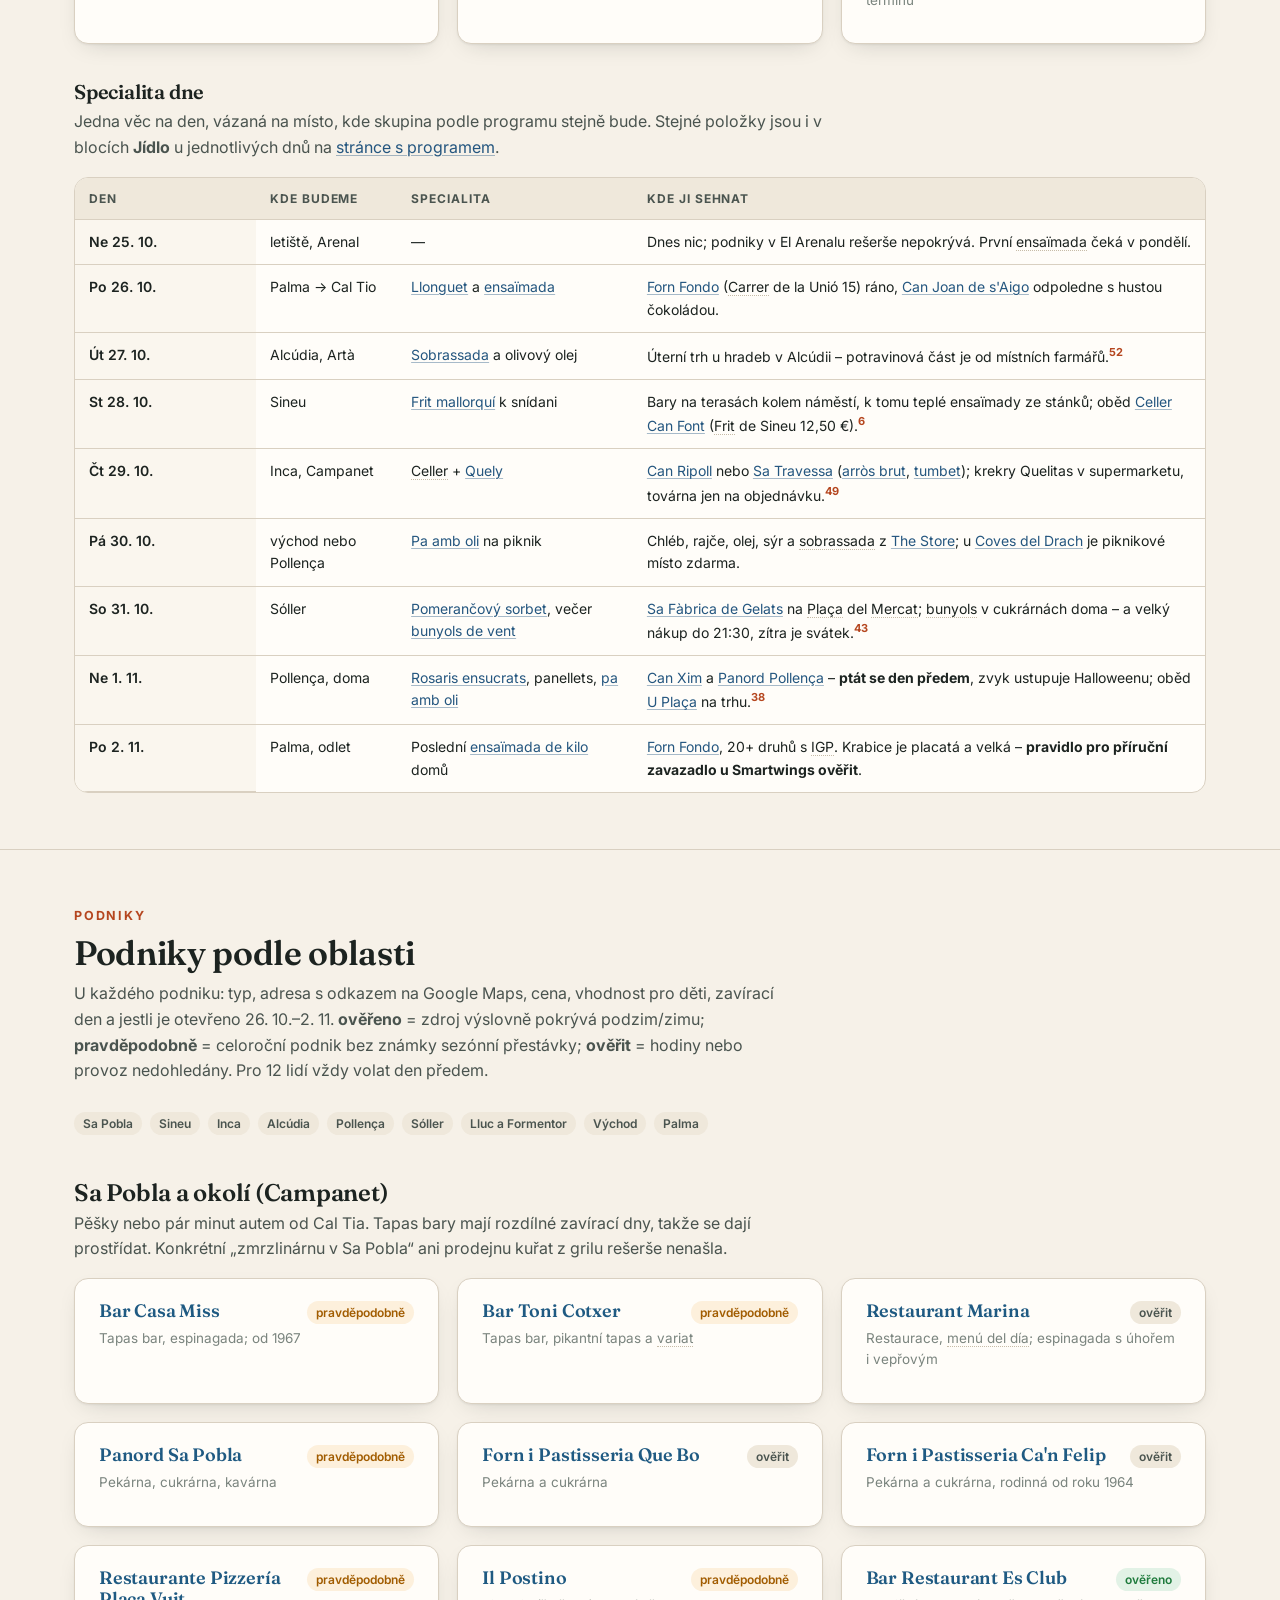
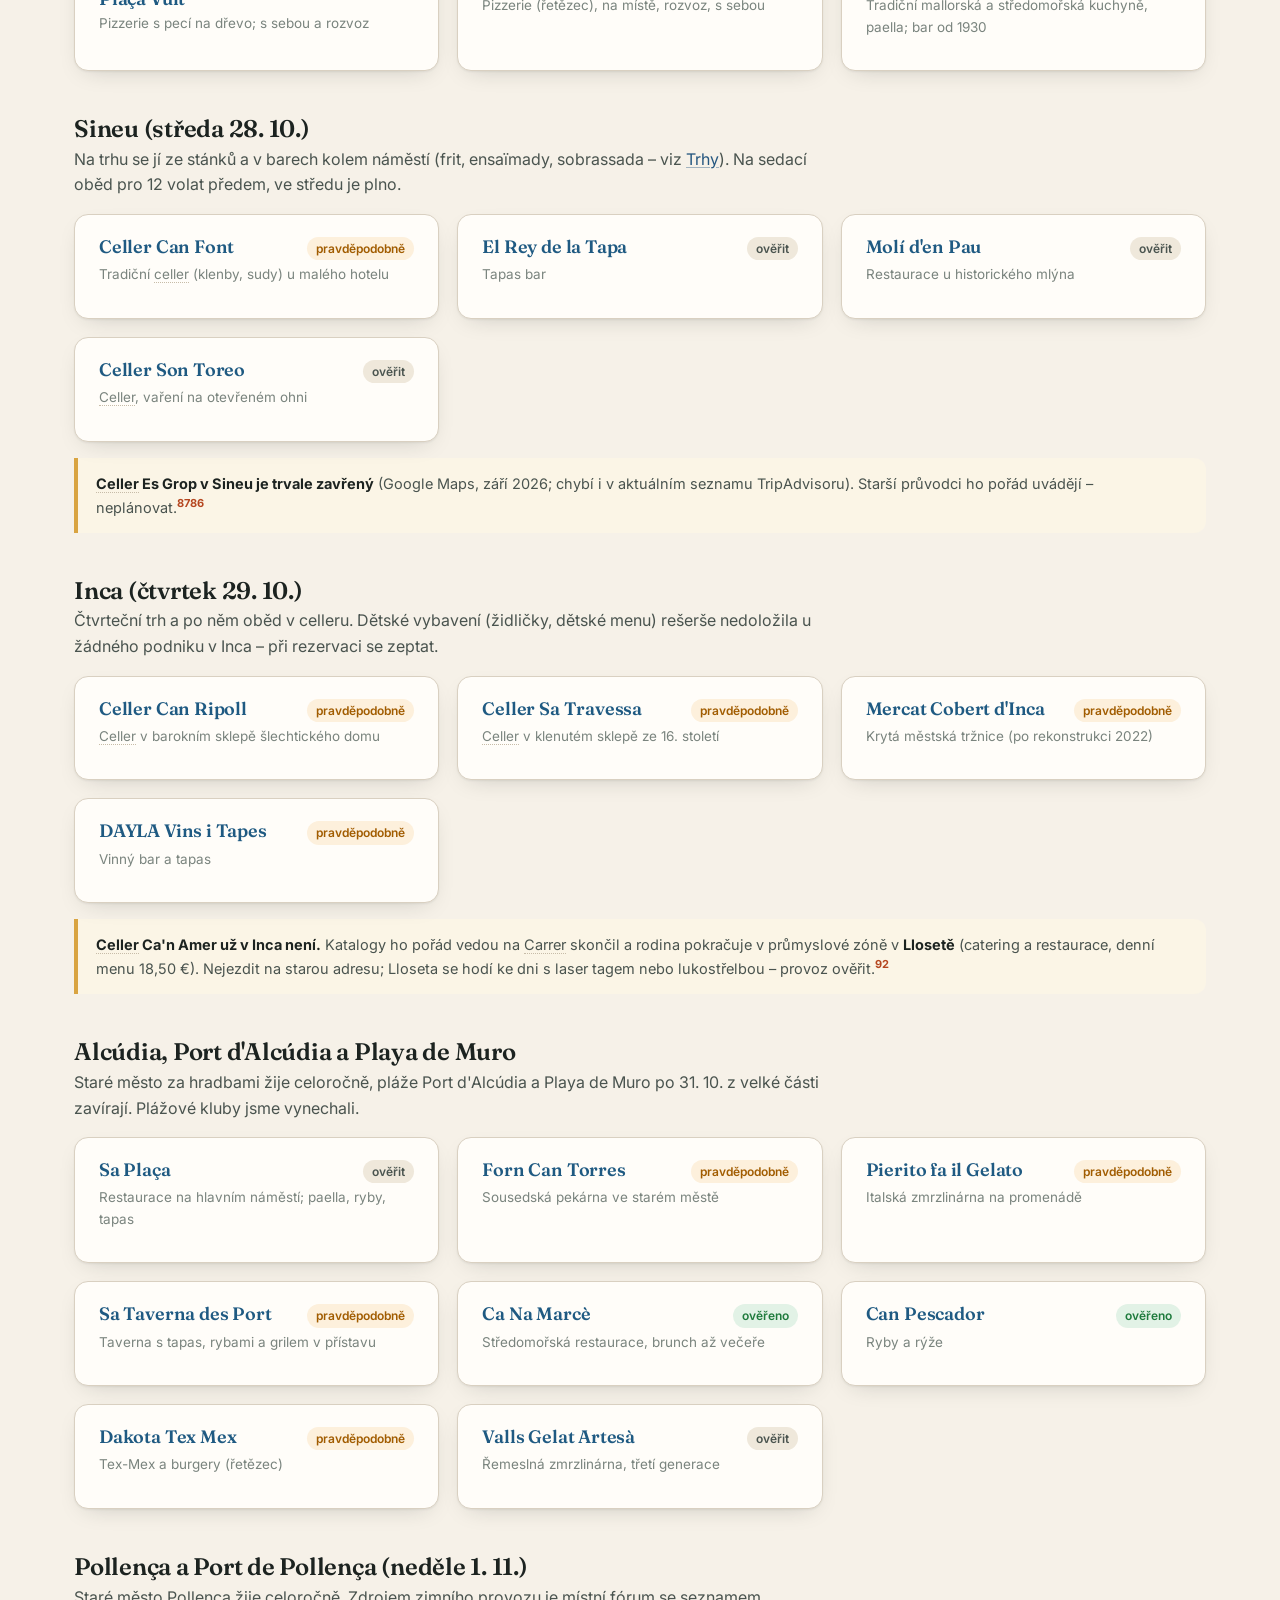
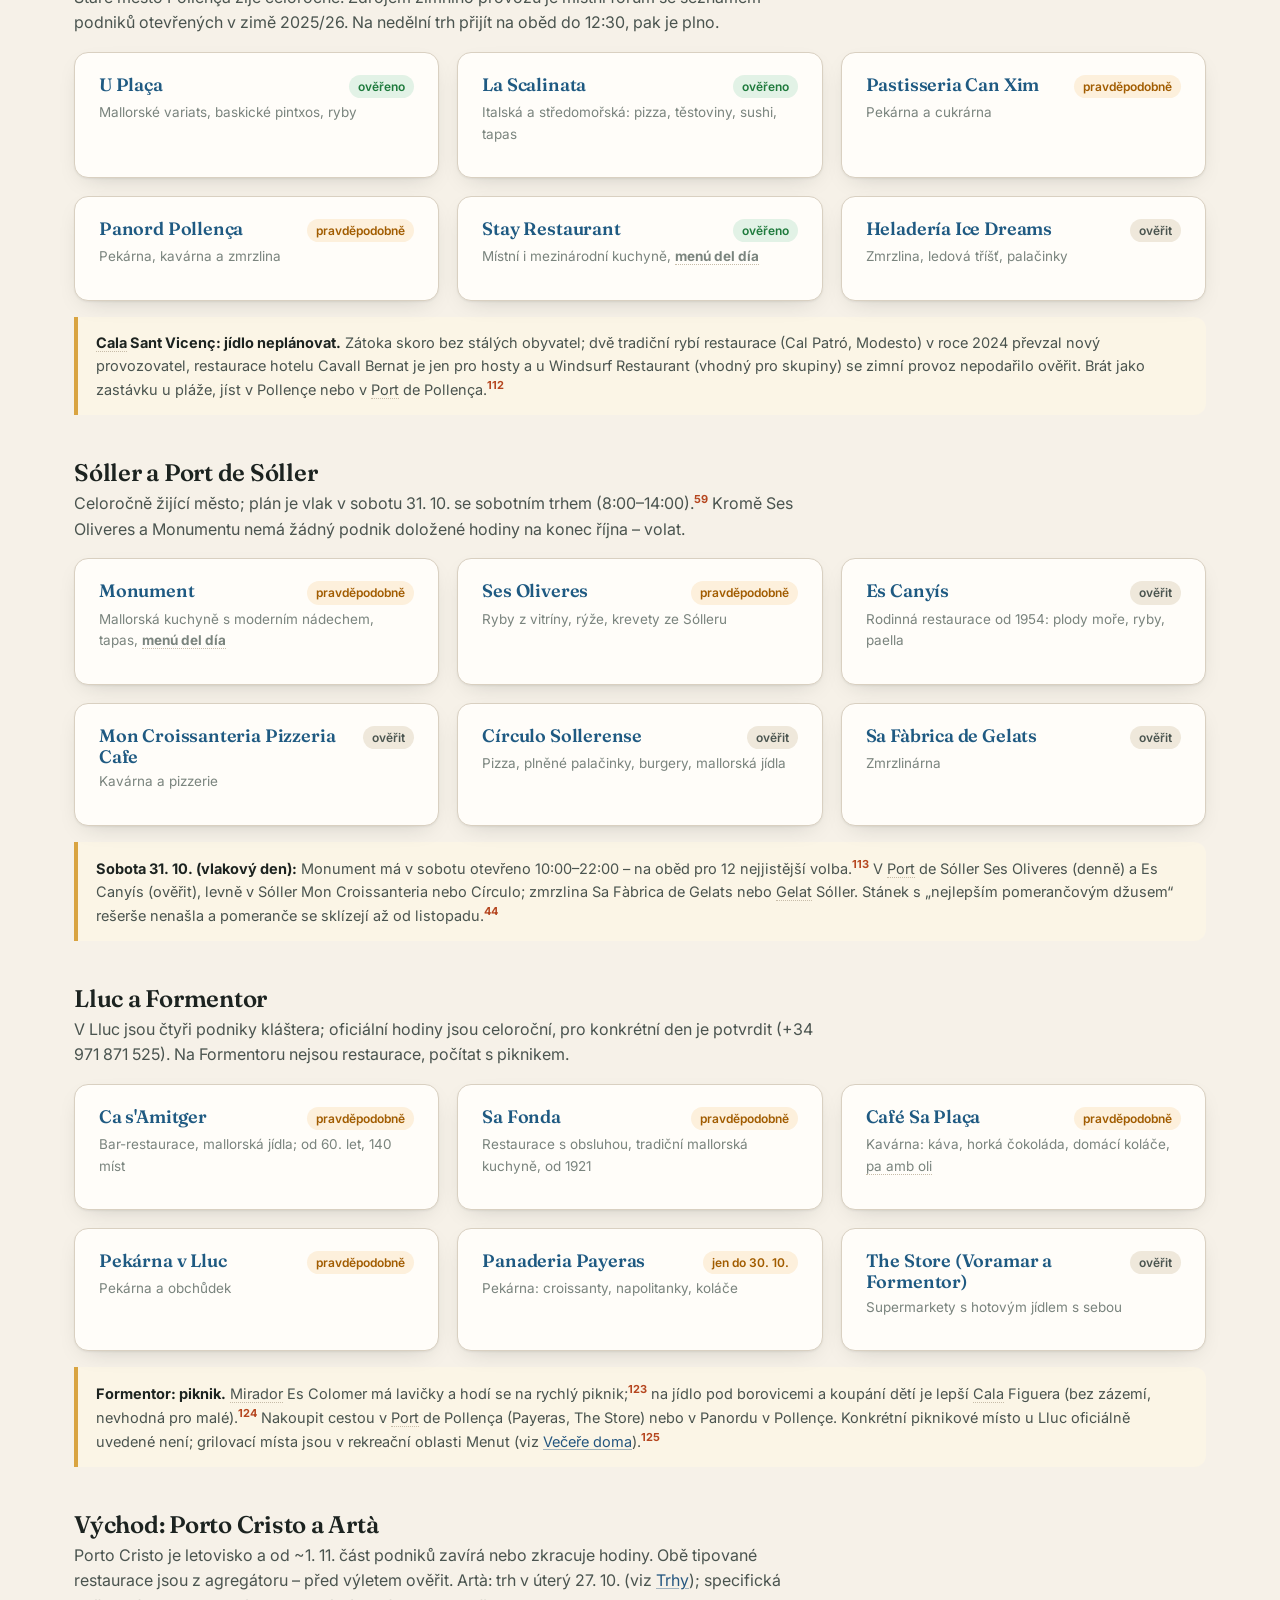
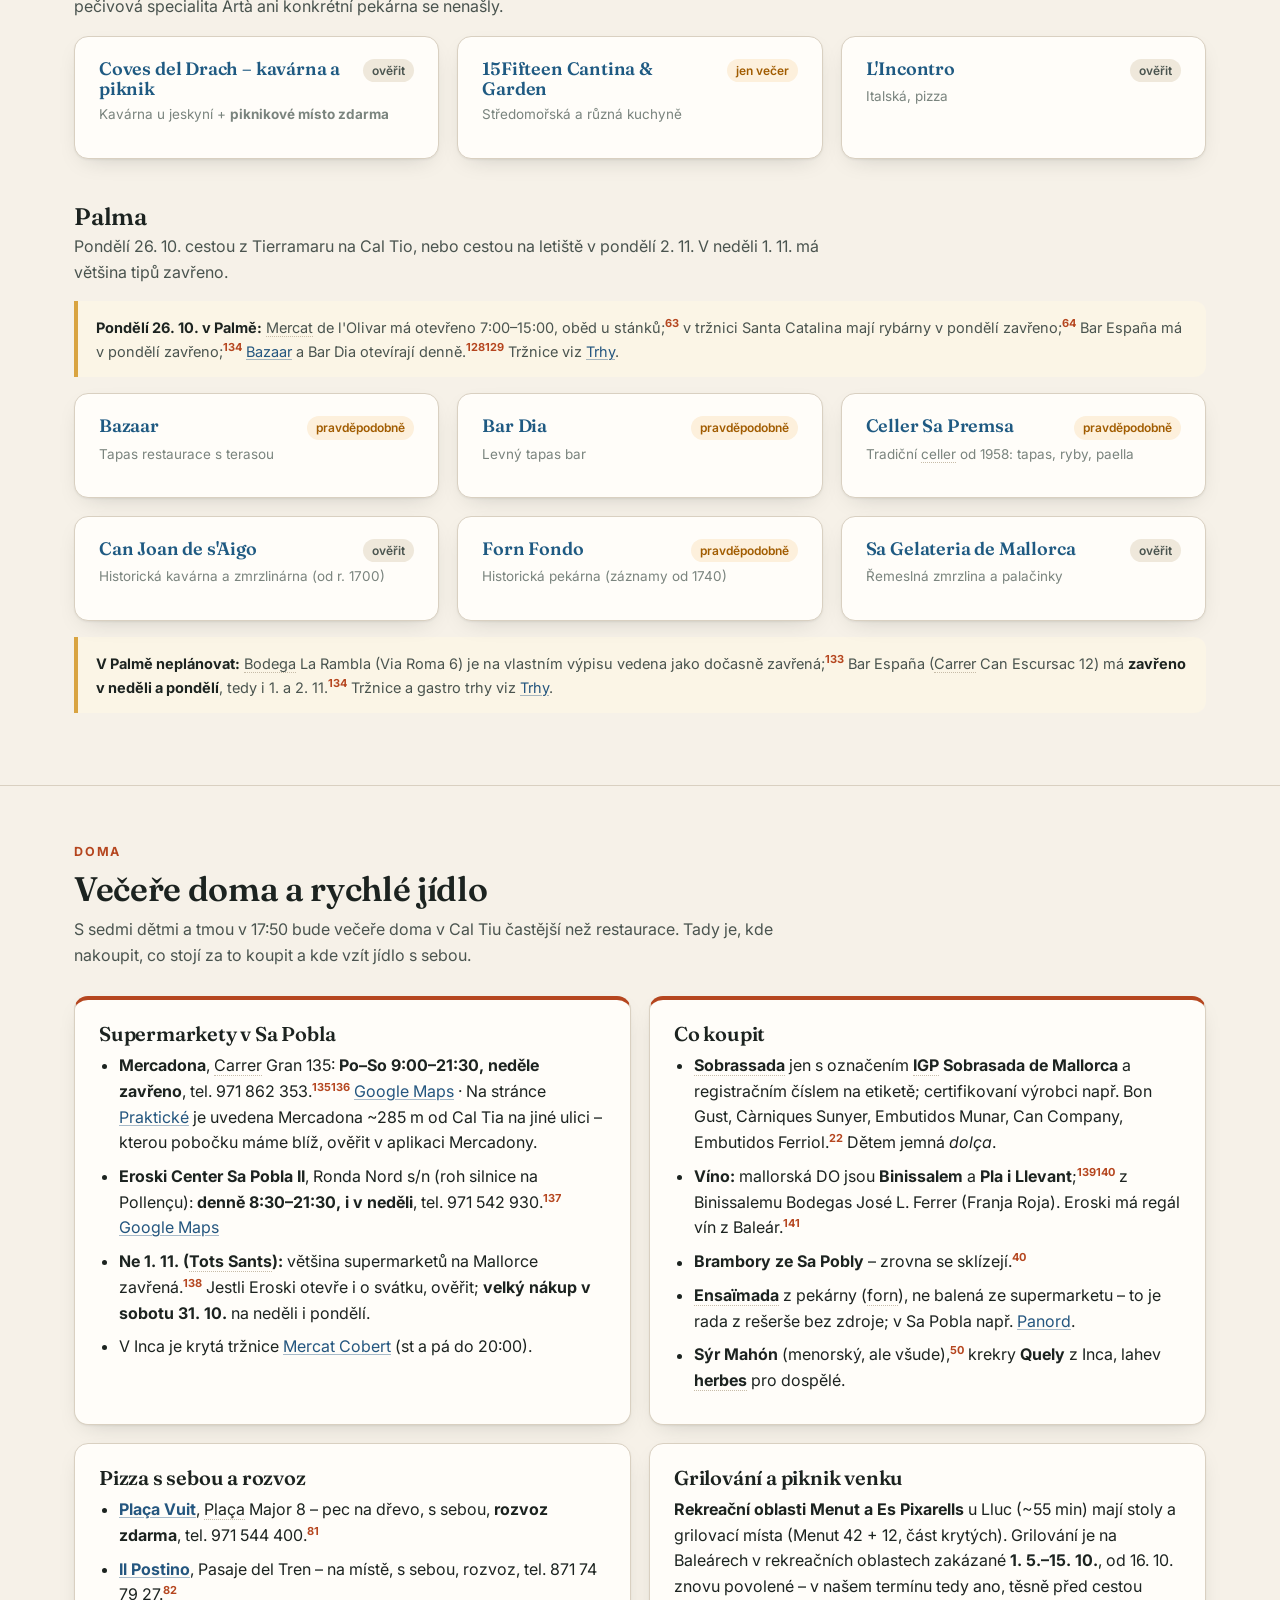
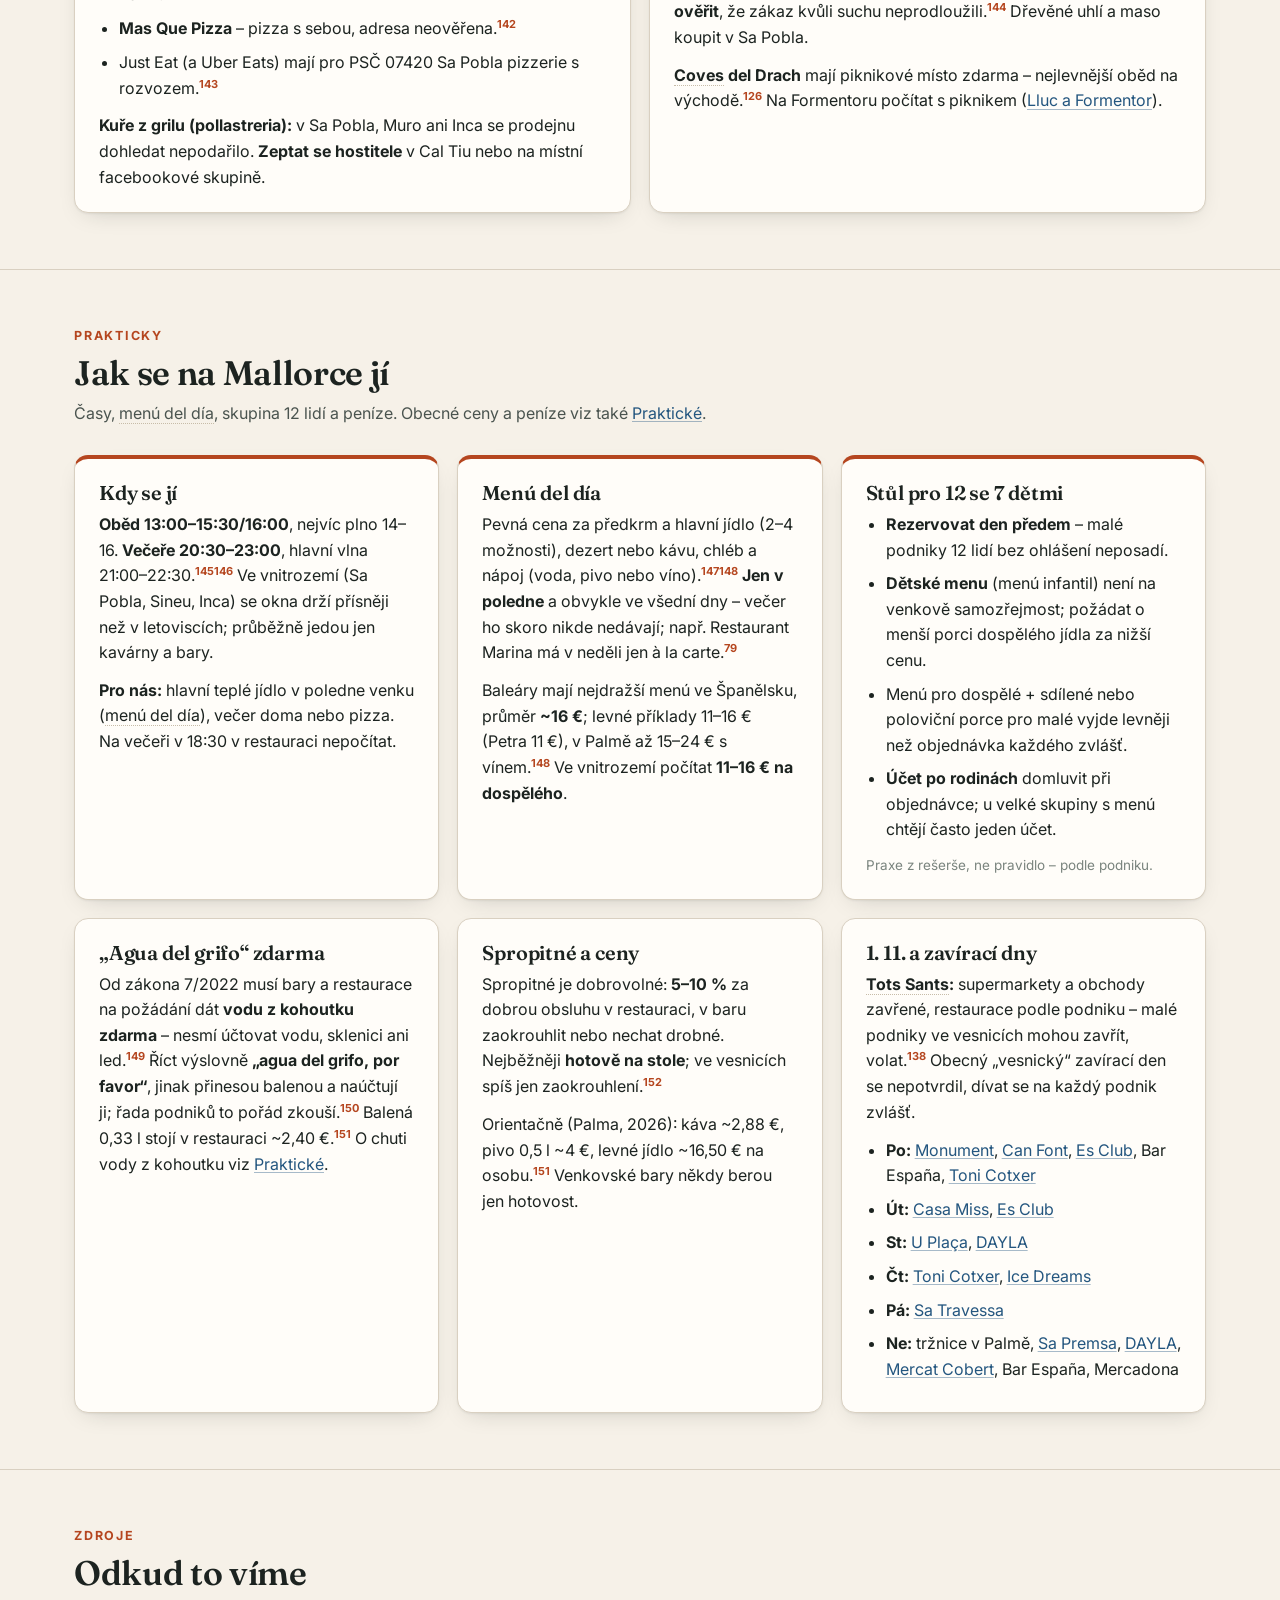
==== commit 5bb57b19: "feat: UX rebuild – single place sheet with hash URLs, tiles instead of cards, week grid with car tra" ====
--- a/jidlo.html
+++ b/jidlo.html
@@ -51,17 +51,11 @@
   <div class="wrap">
     <a class="brand" href="index.html"><span class="dot"></span>Malorca 2026</a>
     <nav>
-      <a href="index.html#zkratka">Ve zkratce</a>
-      <a href="index.html#mapa">Mapa</a>
-      <a href="index.html#program">Program</a>
-      <a href="index.html#vlak">Vlak</a>
-      <a href="index.html#ubytovani">Ubytování</a>
-      <a href="index.html#proc">Rozhodnutí</a>
+      <a href="index.html">Program</a>
       <a href="vylety.html">Výlety</a>
       <a href="jidlo.html" class="active">Jídlo</a>
       <a href="prakticke.html">Praktické</a>
-      <a href="#zdroje">Zdroje</a>
-      <a class="cta" href="vylety.html">Katalog výletů →</a>
+      <button class="cta" type="button" data-pwa-help>📱 Aplikace</button>
     </nav>
   </div>
 </header>
@@ -84,6 +78,8 @@
     </div>
   </div>
 </div>
+
+<div class="subnav"><div class="wrap"><a href="#zvlastnosti">Speciality</a><a href="#trhy">Trhy</a><a href="#gastroturistika">K výrobci</a><a href="#podniky">Podniky</a><a href="#doma">Doma</a><a href="#prakticky">Jak se jí</a><a href="#zdroje">Zdroje</a></div></div>
 
 <section id="zvlastnosti">
   <div class="wrap">
@@ -323,73 +319,73 @@
     </div>
     <div class="grid c3">
       <article class="card venue" id="g-tafona-caimari">
-        <div class="vh"><h4>Sa Tafona de Caimari</h4><span class="pill ok">ověřeno</span><button class="pl detail" type="button" data-pl="g-tafona-caimari">Detail</button></div>
+        <div class="vh"><h4>Sa Tafona de Caimari</h4><span class="pill ok">ověřeno</span></div>
         <p class="vt">Fungující olejárna s expozicí – sklizeň, lisování, stáčení; moderní provoz od 2002</p>
         <dl class="facts"><dt>Kde</dt><dd>silnice Inca–Lluc km 6, Caimari · <a href="https://www.google.com/maps/search/?api=1&amp;query=Sa+Tafona+de+Caimari">Google Maps</a></dd><dt>Dojezd z Cal Tia</dt><dd>~25 min, 14 km – po cestě do Lluku</dd><dt>Cena</dt><dd>na webu neuvedena, ověřit</dd><dt>Pro děti</dt><dd>pro všechny – lisy a olivy zaujmou i čtyřletou; prohlídka je krátká</dd><dt>Kdy u nás</dt><dd><b>kterýkoli den kromě pondělí</b>, nejlépe jako zastávka k <a href="index.html#k-lluc">dni v Lluku</a> nebo k deštivému dni v Campanetu</dd><dt>Otevřeno</dt><dd><b>út–ne 9:00–22:00, pondělí zavřeno</b> (ověřeno); konec října je sklizeň, živá výroba je pravděpodobná, ne jistá</dd></dl>
         <p class="why">Nejbližší „ochutnat a vidět, jak to vzniká“ z celého týdne – 25 minut od domu a celé pod střechou, takže se hodí i na den, kdy prší. Není to historický mlýn, ale výrobna z roku 2002 s ukázkou tradičního lisování, ochutnávkou oleje a obchodem.<sup class="cite"><a href="#src-154">154</a></sup></p>
       </article>
       <article class="card venue" id="g-can-det">
-        <div class="vh"><h4>Can Det, Sóller</h4><span class="pill warn">ověřit</span><button class="pl detail" type="button" data-pl="g-can-det">Detail</button></div>
+        <div class="vh"><h4>Can Det, Sóller</h4><span class="pill warn">ověřit</span></div>
         <p class="vt">Vodní olejárna ze 16. století, prohlídka s ochutnávkou</p>
         <dl class="facts"><dt>Kde</dt><dd>Carrer Ozonas 8, Sóller · <a href="https://www.google.com/maps/search/?api=1&amp;query=Can+Det+S%C3%B3ller">Google Maps</a></dd><dt>Dojezd z Cal Tia</dt><dd>~60 min, 54 km – pěšky z nádraží v Sólleru</dd><dt>Cena</dt><dd>na webu neuvedena, <b>zeptat se při rezervaci</b></dd><dt>Pro děti</dt><dd>hlavně 7–11; džus a olivy zaujmou i malé. Prohlídka je anglicky</dd><dt>Kdy u nás</dt><dd><b>so 31. 10.</b>, vlakový den – ale prohlídka je jen ve 12:00, takže kdo ji chce, vynechá tramvaj do přístavu</dd><dt>Otevřeno</dt><dd><b>prohlídka denně ve 12:00</b>; 15. 10. – 15. 1. může běžet živá výroba podle úrody. Pro náš termín neověřeno – rezervovat</dd></dl>
         <p class="why">Mlýn poháněný vodou, který mele v rodině po generace; k ochutnávce chléb, olivy, rajče a čerstvý pomerančový džus. Jediná věc, která se v sobotu s trhem a tramvají pere o čas.<sup class="cite"><a href="#src-155">155</a></sup></p>
       </article>
             <article class="card venue" id="g-ferrer">
-        <div class="vh"><h4>Bodegas José L. Ferrer, Binissalem</h4><span class="pill warn">ověřit</span><button class="pl detail" type="button" data-pl="g-ferrer">Detail</button></div>
+        <div class="vh"><h4>Bodegas José L. Ferrer, Binissalem</h4><span class="pill warn">ověřit</span></div>
         <p class="vt">Rodinné vinařství od roku 1931, prohlídka sklepa s ochutnávkou</p>
         <dl class="facts"><dt>Kde</dt><dd>Carrer Conquistador 103, Binissalem · <a href="https://www.google.com/maps/search/?api=1&amp;query=Bodegas+Jos%C3%A9+L.+Ferrer+Binissalem">Google Maps</a></dd><dt>Dojezd z Cal Tia</dt><dd>~25 min, 21 km</dd><dt>Cena</dt><dd>od 10 €/os. (dospělý s ochutnávkou); cena hroznové šťávy pro děti nepotvrzena</dd><dt>Pro děti</dt><dd>hlavně pro dospělé; 9–11 prohlídku sklepa vydrží, pro čtyřletou to není</dd><dt>Kdy u nás</dt><dd><b>26.–31. 10.</b> – program pro dospělé a velké, zatímco malí jsou jinde. Kdo řídí, neochutnává</dd><dt>Otevřeno</dt><dd>po–pá 11:00, 13:30 a 16:30, so 12:00 a 14:00 – web ale uvádí <b>„březen–říjen“</b>, takže <span class="ot">1. a 2. 11. je riziko</span>. Ověřit</dd></dl>
         <p class="why">Největší bodega apelace DO Binissalem, jediné vinařství v rozumném dojezdu s pevným rozpisem prohlídek. Domácí odrůdy Manto Negro a Moll; víno z Baleár se dá koupit i v Eroski.<sup class="cite"><a href="#src-157">157</a></sup></p>
       </article>
       <article class="card venue" id="g-quely">
-        <div class="vh"><h4>Quely, Inca</h4><span class="pill warn">ověřit</span><button class="pl detail" type="button" data-pl="g-quely">Detail</button></div>
+        <div class="vh"><h4>Quely, Inca</h4><span class="pill warn">ověřit</span></div>
         <p class="vt">Továrna na mallorské krekry, od roku 1853</p>
         <dl class="facts"><dt>Kde</dt><dd>Carrer de la Balanguera 1, Inca (u nádraží) · <a href="https://www.google.com/maps/search/?api=1&amp;query=Quely+Inca">Google Maps</a></dd><dt>Dojezd z Cal Tia</dt><dd>~20 min, 13 km</dd><dt>Cena</dt><dd>neuvedena; krekry v supermarketu pár eur</dd><dt>Pro děti</dt><dd>spíš 9–11 – průmyslový provoz, ne farma</dd><dt>Kdy u nás</dt><dd><b>čt 29. 10.</b> ke čtvrtečnímu trhu v Inca, ale jen pokud továrna termín potvrdí</dd><dt>Otevřeno</dt><dd><b>jen předem rezervované prohlídky</b>, jeden zdroj uvádí minimum ~20 osob; veřejná prodejna u továrny nenalezena. Tel. 971 88 17 50</dd></dl>
         <p class="why"><b>Reálně to je „koupit v supermarketu“, ne výlet.</b> Minimum ~20 osob je pro dvanáct lidí překážka; buď se přidáme k jiné skupině, nebo si Quelitas dáme k sýru doma.<sup class="cite"><a href="#src-48">48</a></sup><sup class="cite"><a href="#src-49">49</a></sup></p>
       </article>
       <article class="card venue" id="g-gelat-soller">
-        <div class="vh"><h4>Gelat Sóller / Sa Fàbrica de Gelats</h4><span class="pill warn">ověřit</span><button class="pl detail" type="button" data-pl="g-gelat-soller">Detail</button></div>
+        <div class="vh"><h4>Gelat Sóller / Sa Fàbrica de Gelats</h4><span class="pill warn">ověřit</span></div>
         <p class="vt">Zmrzlina a sorbety z pomerančů a citronů ze Sólleru</p>
         <dl class="facts"><dt>Kde</dt><dd>Plaça del Mercat, Sóller (a prodejna v Port de Sóller) · <a href="https://www.google.com/maps/search/?api=1&amp;query=Sa+F%C3%A0brica+de+Gelats+S%C3%B3ller">Google Maps</a></dd><dt>Dojezd z Cal Tia</dt><dd>~55 min autem do Bunyoly a dál vlakem; v sobotu jsme tam tak jako tak</dd><dt>Cena</dt><dd>~9 € na osobu nebo méně</dd><dt>Pro děti</dt><dd>zmrzlina – bez debat</dd><dt>Kdy u nás</dt><dd><b>so 31. 10.</b>, po trhu a před tramvají do přístavu</dd><dt>Otevřeno</dt><dd>10:00–17:00 (jiný zdroj do 20:00), bez zavíracího dne; zimní hodiny nedohledány. Tel. +34 971 638 839</dd></dl>
         <p class="why">Pomerančový sorbet s mátou a kardamomem má mezinárodní ocenění. Pozor na jednu věc: <b>sklizeň sólleských pomerančů je až listopad–únor</b>, koncem října tedy nejde o „čerstvě natrháno“. Výrobna v průmyslové zóně je jen na prohlídky, my jdeme do obchodu na náměstí.<sup class="cite"><a href="#src-42">42</a></sup><sup class="cite"><a href="#src-43">43</a></sup><sup class="cite"><a href="#src-44">44</a></sup><sup class="cite"><a href="#src-118">118</a></sup></p>
       </article>
       <article class="card venue" id="g-sineu-snidane">
-        <div class="vh"><h4>Snídaně na středečním trhu v Sineu</h4><span class="pill ok">ověřeno</span><button class="pl detail" type="button" data-pl="g-sineu-snidane">Detail</button></div>
+        <div class="vh"><h4>Snídaně na středečním trhu v Sineu</h4><span class="pill ok">ověřeno</span></div>
         <p class="vt">Nejlepší „gastro zážitek“ týdne a stojí jen tolik, co snídaně</p>
         <dl class="facts"><dt>Kde</dt><dd>Plaça d'Es Fossar a Plaça des Mercat, Sineu · <a href="https://www.google.com/maps/search/?api=1&amp;query=Mercat+de+Sineu">Google Maps</a></dd><dt>Dojezd z Cal Tia</dt><dd>~22 min</dd><dt>Cena</dt><dd>snídaně za pár eur; nákup od výrobců podle chuti</dd><dt>Pro děti</dt><dd>výborné – jediný trh na ostrově s živými zvířaty, privilegium z roku 1306. Úzké uličky: nosítko místo kočárku</dd><dt>Kdy u nás</dt><dd><b>st 28. 10.</b> – jiný termín není</dd><dt>Otevřeno</dt><dd>8:00–14:00, jen ve středu (ověřeno); po 12:00 se stánky balí</dd></dl>
         <p class="why">K snídani <a href="#s-frit">frit mallorquí</a> na terasách kolem náměstí a <b>teplé ensaïmady</b> ze stánků, k tomu <a href="#s-sobrassada">sobrassada</a>, klobásy a sýry přímo od výrobců na večeři domů. Oběd navazuje v <a href="#v-can-font">Celler Can Font</a> (ve středu 9:00–15:30).<sup class="cite"><a href="#src-53">53</a></sup><sup class="cite"><a href="#src-6">6</a></sup><sup class="cite"><a href="#src-21">21</a></sup></p>
       </article>
       <article class="card venue" id="g-inca-cellery">
-        <div class="vh"><h4>Cellery v Inca a Mercat Cobert</h4><span class="pill ok">ověřeno</span><button class="pl detail" type="button" data-pl="g-inca-cellery">Detail</button></div>
+        <div class="vh"><h4>Cellery v Inca a Mercat Cobert</h4><span class="pill ok">ověřeno</span></div>
         <p class="vt">Jídlo v klenutých vinných sklepech, jak se na Mallorce jedlo vždycky</p>
         <dl class="facts"><dt>Kde</dt><dd>centrum Inca: Jaume Armengol 4, Carrer de sa Murta 16, Carrer de Pau 30 · <a href="https://www.google.com/maps/search/?api=1&amp;query=Celler+Can+Ripoll+Inca">Google Maps</a></dd><dt>Dojezd z Cal Tia</dt><dd>~17–20 min</dd><dt>Cena</dt><dd>Can Ripoll €€€, Sa Travessa €€; tržnice za tržní ceny</dd><dt>Pro děti</dt><dd>neověřeno – tradiční sál, ne dětský podnik; pěší zóna v centru pomáhá</dd><dt>Kdy u nás</dt><dd><b>čt 29. 10.</b> po čtvrtečním trhu; Mercat Cobert funguje i jindy</dd><dt>Otevřeno</dt><dd><a href="#v-can-ripoll">Can Ripoll</a> po–so 13:00–15:45 a 19:30–23:00 (971 50 00 24); <a href="#v-sa-travessa">Sa Travessa</a> <b>v pátek zavřeno</b> (971 50 00 49); <a href="#v-mercat-cobert">Mercat Cobert</a> po–so 8:00–14:30, st a pá do 20:00</dd></dl>
         <p class="why">Celler je sklep, kde se skladovalo víno a dnes se v něm jí – Can Ripoll je barokní sklep šlechtického domu, Sa Travessa klenba ze 16. století. Na stůl <a href="#s-arros-brut">arròs brut</a>, <a href="#s-frit">frit</a>, <a href="#s-tumbet">tumbet</a>.<sup class="cite"><a href="#src-88">88</a></sup><sup class="cite"><a href="#src-89">89</a></sup><sup class="cite"><a href="#src-58">58</a></sup><sup class="cite"><a href="#src-90">90</a></sup></p>
       </article>
       <article class="card venue" id="g-palma-trznice">
-        <div class="vh"><h4>Mercat de l'Olivar a Santa Catalina, Palma</h4><span class="pill ok">ověřeno</span><button class="pl detail" type="button" data-pl="g-palma-trznice">Detail</button></div>
+        <div class="vh"><h4>Mercat de l'Olivar a Santa Catalina, Palma</h4><span class="pill ok">ověřeno</span></div>
         <p class="vt">Pracovní tržnice: ústřice a tapas u pultu, ne oběd u stolu</p>
         <dl class="facts"><dt>Kde</dt><dd>Plaça de l'Olivar 4 a Plaça Navegació, Palma · <a href="https://www.google.com/maps/search/?api=1&amp;query=Mercat+de+l%27Olivar+Palma">Google Maps</a></dd><dt>Dojezd z Cal Tia</dt><dd>~49 min autem, vlakem ~55 min – ale v Palmě jsme 26. 10. a 2. 11. stejně</dd><dt>Cena</dt><dd>podle stánku; ústřice po kusech, tapas 8–10 €</dd><dt>Pro děti</dt><dd>na stojáka a krátce; pro společný oběd dvanácti je lepší food court San Juan</dd><dt>Kdy u nás</dt><dd><b>po 26. 10.</b> cestou na Cal Tio a <b>po 2. 11.</b> před odletem</dd><dt>Otevřeno</dt><dd>Olivar po–so 7:00–15:00 (pá i odpoledne), <b>neděle zavřeno</b>; Santa Catalina po–so ~7:00–15:00, bary do ~17:00, <b>rybárny v pondělí zavřené</b></dd></dl>
         <p class="why">V Olivaru ústřice u stánku Ostras Daniel Sorlut a smažené krevety v El Cocederu; v Santa Catalině Bar La Tapita (stánek 21) a Bar des Mercat, kde vám ugrilují, co jste si na trhu koupili. Dobré na rozchod – každý si vybere jiný stánek.<sup class="cite"><a href="#src-63">63</a></sup><sup class="cite"><a href="#src-64">64</a></sup><sup class="cite"><a href="#src-69">69</a></sup><sup class="cite"><a href="#src-70">70</a></sup><sup class="cite"><a href="#src-71">71</a></sup><sup class="cite"><a href="#src-72">72</a></sup></p>
       </article>
       <article class="card venue" id="g-can-joan">
-        <div class="vh"><h4>Can Joan de s'Aigo, Palma</h4><span class="pill warn">ověřit</span><button class="pl detail" type="button" data-pl="g-can-joan">Detail</button></div>
+        <div class="vh"><h4>Can Joan de s'Aigo, Palma</h4><span class="pill warn">ověřit</span></div>
         <p class="vt">Kavárna a zmrzlinárna od roku 1700</p>
         <dl class="facts"><dt>Kde</dt><dd>Carrer de Can Sanç 10, Palma · <a href="https://www.google.com/maps/search/?api=1&amp;query=Can+Joan+de+s%27Aigo+Palma">Google Maps</a></dd><dt>Dojezd z Cal Tia</dt><dd>v rámci dne v Palmě, pěšky ze starého města</dd><dt>Cena</dt><dd>€ – většina položek pod 10 €</dd><dt>Pro děti</dt><dd>ano – ensaïmada, hustá horká čokoláda a mandlová zmrzlina</dd><dt>Kdy u nás</dt><dd><b>po 26. 10.</b> jako sladká pauza mezi tržnicí a katedrálou</dd><dt>Otevřeno</dt><dd>zdroje se rozcházejí: denně 8:00–21:00 × zavřeno v úterý – <b>ověřit</b>, tel. 971 71 07 59</dd></dl>
         <p class="why">Nejstarší kavárna v Palmě, mramorové stolky a zmrzlina z vlastní výroby. Podávají i <a href="#s-gato">gató</a> a cuartos mallorquines. Historie se tu dá ochutnat levněji než kdekoli jinde.<sup class="cite"><a href="#src-30">30</a></sup></p>
       </article>
       <article class="card venue" id="g-palma-pekarny">
-        <div class="vh"><h4>Palmské pekárny: Forn Fondo</h4><span class="pill warn">ověřit</span><button class="pl detail" type="button" data-pl="g-palma-pekarny">Detail</button></div>
+        <div class="vh"><h4>Palmské pekárny: Forn Fondo</h4><span class="pill warn">ověřit</span></div>
         <p class="vt">Pekárna se záznamy od roku 1740</p>
         <dl class="facts"><dt>Kde</dt><dd>Carrer de la Unió 15, Palma · <a href="https://www.google.com/maps/search/?api=1&amp;query=Forn+Fondo+Palma">Google Maps</a></dd><dt>Dojezd z Cal Tia</dt><dd>v rámci dne v Palmě</dd><dt>Cena</dt><dd>€; ensaïmada de kilo podle velikosti</dd><dt>Pro děti</dt><dd>pečivo s sebou</dd><dt>Kdy u nás</dt><dd><b>po 2. 11.</b> – poslední ensaïmada v krabici domů</dd><dt>Otevřeno</dt><dd>po–so 8:00–20:30, ne 8:00–20:00 podle agregátoru – hodiny ověřit</dd></dl>
         <p class="why">20+ druhů <a href="#s-ensaimada">ensaïmad</a> s označením IGP, k tomu <a href="#s-cocarrois">cocarrois</a>, coca de trempó a panades. Krabice s ensaïmadou je placatá a rozměrná: <b>pravidlo pro příruční zavazadlo u Smartwings ověřit předem</b>, v kufru se rozmačká.<sup class="cite"><a href="#src-27">27</a></sup><sup class="cite"><a href="#src-131">131</a></sup></p>
       </article>
       <article class="card venue" id="g-lluc">
-        <div class="vh"><h4>Pekárna v Lluku a Ca s'Amitger</h4><span class="pill ok">ověřeno</span><button class="pl detail" type="button" data-pl="g-lluc">Detail</button></div>
+        <div class="vh"><h4>Pekárna v Lluku a Ca s'Amitger</h4><span class="pill ok">ověřeno</span></div>
         <p class="vt">Horská kuchyně a piknik u kláštera</p>
         <dl class="facts"><dt>Kde</dt><dd>Santuari de Lluc · <a href="https://www.google.com/maps/search/?api=1&amp;query=Santuari+de+Lluc">Google Maps</a></dd><dt>Dojezd z Cal Tia</dt><dd>~45 min horskou silnicí</dd><dt>Cena</dt><dd>pekárna €; oběd v Ca s'Amitger neuveden</dd><dt>Pro děti</dt><dd><a href="#v-ca-s-amitger">Ca s'Amitger</a> má dětský koutek a 140 míst – pro dvanáct s dětmi nejlepší volba v Lluku</dd><dt>Kdy u nás</dt><dd>kterýkoli den za sucha; <a href="#v-cafe-sa-placa-lluc">Café Sa Plaça</a> ale vaří <b>jen čt–ne</b></dd><dt>Otevřeno</dt><dd><a href="#v-forn-lluc">pekárna</a> denně 8:30–15:00; <a href="#v-sa-fonda">Sa Fonda</a> obědy denně 12:00–16:00 (971 517 022)</dd></dl>
         <p class="why">V pekárně chléb, zeleninové coques a ensaïmady na piknik, v Sa Fondě horské jehněčí v bývalém refektáři. Sladkost „quarts de Lluc“ se ověřit nepodařilo – nehledat. Grilovat se dá v rekreační oblasti Menut, od 16. 10. je oheň povolený.<sup class="cite"><a href="#src-119">119</a></sup></p>
       </article>
       <article class="card venue" id="g-bunyols">
-        <div class="vh"><h4>Lov na bunyols a rosaris, 31. 10. – 1. 11.</h4><span class="pill ok">ověřeno</span><button class="pl detail" type="button" data-pl="g-bunyols">Detail</button></div>
+        <div class="vh"><h4>Lov na bunyols a rosaris, 31. 10. – 1. 11.</h4><span class="pill ok">ověřeno</span></div>
         <p class="vt">Sezónní sladkosti, které jsou přesně v našem termínu</p>
         <dl class="facts"><dt>Kde</dt><dd>cukrárny v Sa Pobla a Pollençe</dd><dt>Dojezd z Cal Tia</dt><dd>pěšky a ~21 min</dd><dt>Cena</dt><dd>€ – pár eur za kus</dd><dt>Pro děti</dt><dd>ano, smažené koblížky a cukrový „růženec“</dd><dt>Kdy u nás</dt><dd><b>so 31. 10. a ne 1. 11.</b> – <a href="#s-bunyols">bunyols de vent</a> se jedí od Les Verges (20.–21. 10.) do Tots Sants, <a href="#s-rosaris">rosaris ensucrats</a> a panellets právě 1. 11.</dd><dt>Otevřeno</dt><dd>v Sa Pobla <a href="#v-can-felip">Ca'n Felip</a>, <a href="#v-que-bo">Que Bo</a> a <a href="#v-panord-sa-pobla">Panord</a>; v Pollençe <a href="#v-can-xim">Can Xim</a> (nedělní hodiny ověřit) a <a href="#v-panord-pollenca">Panord Pollença</a>. <b>Na 1. 11. se ptát den předem</b></dd></dl>
         <p class="why">Jediné jídlo, které se dá ochutnat jen proto, že jedeme zrovna teď. Rosaris dávají kmotři kmotřencům – zvyk ale ustupuje Halloweenu a pekárny ho dělají méně, takže objednat dopředu.<sup class="cite"><a href="#src-34">34</a></sup><sup class="cite"><a href="#src-35">35</a></sup><sup class="cite"><a href="#src-36">36</a></sup><sup class="cite"><a href="#src-37">37</a></sup><sup class="cite"><a href="#src-38">38</a></sup></p>
@@ -430,7 +426,7 @@
       <p class="lead-area">Pěšky nebo pár minut autem od Cal Tia. Tapas bary mají rozdílné zavírací dny, takže se dají prostřídat. Konkrétní „zmrzlinárnu v Sa Pobla“ ani prodejnu kuřat z grilu rešerše nenašla.</p>
       <div class="grid c3">
       <article class="card venue" id="v-casa-miss">
-        <div class="vh"><h4>Bar Casa Miss</h4><span class="pill warn">pravděpodobně</span><button class="pl detail" type="button" data-pl="v-casa-miss">Detail</button></div>
+        <div class="vh"><h4>Bar Casa Miss</h4><span class="pill warn">pravděpodobně</span></div>
         <p class="vt">Tapas bar, espinagada; od 1967</p>
         <dl class="facts">
           <dt>Adresa</dt><dd>Plaça de la Constitució 3, Sa Pobla · <a href="https://www.google.com/maps/search/?api=1&amp;query=Bar+Casa+Miss+Sa+Pobla">Google Maps</a></dd>
@@ -442,7 +438,7 @@
         <p class="why">Jediný podnik ze Sa Pobly v přehledu nejlepších espinagad Ultima Hora.<sup class="cite"><a href="#src-75">75</a></sup><sup class="cite"><a href="#src-76">76</a></sup> Hodiny.<sup class="cite"><a href="#src-77">77</a></sup> <b>Středa 28. 10. večer: tapas po 1 €</b> (recenze), pro 12 raději rezervovat.<sup class="cite"><a href="#src-78">78</a></sup> Espinagadu v říjnu ověřit, tel. +34 971 54 00 23.</p>
       </article>
       <article class="card venue" id="v-toni-cotxer">
-        <div class="vh"><h4>Bar Toni Cotxer</h4><span class="pill warn">pravděpodobně</span><button class="pl detail" type="button" data-pl="v-toni-cotxer">Detail</button></div>
+        <div class="vh"><h4>Bar Toni Cotxer</h4><span class="pill warn">pravděpodobně</span></div>
         <p class="vt">Tapas bar, pikantní tapas a variat</p>
         <dl class="facts">
           <dt>Adresa</dt><dd>Carrer Major 4, Sa Pobla · <a href="https://www.google.com/maps/search/?api=1&amp;query=Bar+Toni+Cotxer+Sa+Pobla">Google Maps</a></dd>
@@ -454,7 +450,7 @@
         <p class="why">Rodinný bar známý pikantními tapas a „variado“ po celém ostrově; jiný zavírací den než Casa Miss.<sup class="cite"><a href="#src-19">19</a></sup> Espinagadu prodává až od 12. 1., tel. 971 54 00 05.<sup class="cite"><a href="#src-1">1</a></sup></p>
       </article>
       <article class="card venue" id="v-marina">
-        <div class="vh"><h4>Restaurant Marina</h4><span class="pill neutral">ověřit</span><button class="pl detail" type="button" data-pl="v-marina">Detail</button></div>
+        <div class="vh"><h4>Restaurant Marina</h4><span class="pill neutral">ověřit</span></div>
         <p class="vt">Restaurace, menú del día; espinagada s úhořem i vepřovým</p>
         <dl class="facts">
           <dt>Adresa</dt><dd>Carrer Marina 15, Sa Pobla · <a href="https://www.google.com/maps/search/?api=1&amp;query=Restaurant+Marina+Sa+Pobla">Google Maps</a></dd>
@@ -466,7 +462,7 @@
         <p class="why">Jedna z mála restaurací v Sa Pobla s doloženým polední menu (monkfish s pórkem, kachna, jehněčí plec).<sup class="cite"><a href="#src-79">79</a></sup> Espinagadu s úhořem a s vepřovým nabízí, tel. 971 540 967 / 615 315 976 – v říjnu ověřit.<sup class="cite"><a href="#src-2">2</a></sup></p>
       </article>
       <article class="card venue" id="v-panord-sa-pobla">
-        <div class="vh"><h4>Panord Sa Pobla</h4><span class="pill warn">pravděpodobně</span><button class="pl detail" type="button" data-pl="v-panord-sa-pobla">Detail</button></div>
+        <div class="vh"><h4>Panord Sa Pobla</h4><span class="pill warn">pravděpodobně</span></div>
         <p class="vt">Pekárna, cukrárna, kavárna</p>
         <dl class="facts">
           <dt>Adresa</dt><dd>Carrer Mercat 10, Sa Pobla · <a href="https://www.google.com/maps/search/?api=1&amp;query=Panord+Sa+Pobla+Sa+Pobla">Google Maps</a></dd>
@@ -478,7 +474,7 @@
         <p class="why">Jediná pekárna přímo v Sa Pobla, u které je doložené, že espinagady prodává – ale jako <b>sezónní</b> zboží, v říjnu nejspíš ne.<sup class="cite"><a href="#src-4">4</a></sup> Tel. +34 971 53 94 67. Na snídani, ensaïmadu a bunyols.</p>
       </article>
       <article class="card venue" id="v-que-bo">
-        <div class="vh"><h4>Forn i Pastisseria Que Bo</h4><span class="pill neutral">ověřit</span><button class="pl detail" type="button" data-pl="v-que-bo">Detail</button></div>
+        <div class="vh"><h4>Forn i Pastisseria Que Bo</h4><span class="pill neutral">ověřit</span></div>
         <p class="vt">Pekárna a cukrárna</p>
         <dl class="facts">
           <dt>Adresa</dt><dd>adresa ověřit (Sa Pobla) · <a href="https://www.google.com/maps/search/?api=1&amp;query=Forn+i+Pastisseria+Que+Bo+Sa+Pobla">Google Maps</a></dd>
@@ -490,7 +486,7 @@
         <p class="why">Pekárna uváděná v souvislosti s velkými espinagadami; ceny pocházejí z agregovaného vyhledávání, ne z webu pekárny. Tel. +34 971 54 18 27.<sup class="cite"><a href="#src-80">80</a></sup></p>
       </article>
       <article class="card venue" id="v-can-felip">
-        <div class="vh"><h4>Forn i Pastisseria Ca'n Felip</h4><span class="pill neutral">ověřit</span><button class="pl detail" type="button" data-pl="v-can-felip">Detail</button></div>
+        <div class="vh"><h4>Forn i Pastisseria Ca'n Felip</h4><span class="pill neutral">ověřit</span></div>
         <p class="vt">Pekárna a cukrárna, rodinná od roku 1964</p>
         <dl class="facts">
           <dt>Adresa</dt><dd>adresa ověřit (Sa Pobla) · <a href="https://www.google.com/maps/search/?api=1&amp;query=Forn+Can+Felip+Sa+Pobla">Google Maps</a></dd>
@@ -502,7 +498,7 @@
         <p class="why">Řemeslná pekárna, kterou v roce 1964 založili Felip a Francisca Crespí; na snídani, ensaïmadu a bunyols. Pekárny „Can Francesc“ a „Sa Soca“ se v Sa Pobla dohledat nepodařilo, Fornet de la Soca je v Palmě.<sup class="cite"><a href="#src-153">153</a></sup></p>
       </article>
       <article class="card venue" id="v-placa-vuit">
-        <div class="vh"><h4>Restaurante Pizzería Plaça Vuit</h4><span class="pill warn">pravděpodobně</span><button class="pl detail" type="button" data-pl="v-placa-vuit">Detail</button></div>
+        <div class="vh"><h4>Restaurante Pizzería Plaça Vuit</h4><span class="pill warn">pravděpodobně</span></div>
         <p class="vt">Pizzerie s pecí na dřevo; s sebou a rozvoz</p>
         <dl class="facts">
           <dt>Adresa</dt><dd>Plaça Major 8, Sa Pobla · <a href="https://www.google.com/maps/search/?api=1&amp;query=Restaurante+Pizzer%C3%ADa+Pla%C3%A7a+Vuit+Sa+Pobla">Google Maps</a></dd>
@@ -514,7 +510,7 @@
         <p class="why">Pec z růžového sopečného kamene, rozvoz zdarma, jídlo s sebou a oddělené místnosti pro skupinové večeře – nejjednodušší večeře venku pro 12 v Sa Pobla. Tel. 971 544 400.<sup class="cite"><a href="#src-81">81</a></sup></p>
       </article>
       <article class="card venue" id="v-il-postino">
-        <div class="vh"><h4>Il Postino</h4><span class="pill warn">pravděpodobně</span><button class="pl detail" type="button" data-pl="v-il-postino">Detail</button></div>
+        <div class="vh"><h4>Il Postino</h4><span class="pill warn">pravděpodobně</span></div>
         <p class="vt">Pizzerie (řetězec), na místě, rozvoz, s sebou</p>
         <dl class="facts">
           <dt>Adresa</dt><dd>Pasaje del Tren s/n, Sa Pobla · <a href="https://www.google.com/maps/search/?api=1&amp;query=Il+Postino+Sa+Pobla">Google Maps</a></dd>
@@ -526,7 +522,7 @@
         <p class="why">Pizza z uhlíkové, celozrnné nebo focaccia těsta; tel. 871 74 79 27.<sup class="cite"><a href="#src-82">82</a></sup><sup class="cite"><a href="#src-83">83</a></sup></p>
       </article>
       <article class="card venue" id="v-es-club">
-        <div class="vh"><h4>Bar Restaurant Es Club</h4><span class="pill ok">ověřeno</span><button class="pl detail" type="button" data-pl="v-es-club">Detail</button></div>
+        <div class="vh"><h4>Bar Restaurant Es Club</h4><span class="pill ok">ověřeno</span></div>
         <p class="vt">Tradiční mallorská a středomořská kuchyně, paella; bar od 1930</p>
         <dl class="facts">
           <dt>Adresa</dt><dd>Plaça Major 25, Campanet (~10 min od Cal Tia) · <a href="https://www.google.com/maps/search/?api=1&amp;query=Bar+Restaurant+Es+Club+Campanet">Google Maps</a></dd>
@@ -544,7 +540,7 @@
       <p class="lead-area">Na trhu se jí ze stánků a v barech kolem náměstí (frit, ensaïmady, sobrassada – viz <a href="#trhy">Trhy</a>). Na sedací oběd pro 12 volat předem, ve středu je plno.</p>
       <div class="grid c3">
       <article class="card venue" id="v-can-font">
-        <div class="vh"><h4>Celler Can Font</h4><span class="pill warn">pravděpodobně</span><button class="pl detail" type="button" data-pl="v-can-font">Detail</button></div>
+        <div class="vh"><h4>Celler Can Font</h4><span class="pill warn">pravděpodobně</span></div>
         <p class="vt">Tradiční celler (klenby, sudy) u malého hotelu</p>
         <dl class="facts">
           <dt>Adresa</dt><dd>Plaça 18, Sineu – přímo na náměstí u trhu · <a href="https://www.google.com/maps/search/?api=1&amp;query=Celler+Can+Font+Sineu">Google Maps</a></dd>
@@ -556,7 +552,7 @@
         <p class="why">Náhrada za zavřený Es Grop a jeden z mála podniků otevřených celé středeční dopoledne.<sup class="cite"><a href="#src-8">8</a></sup> <b>Rezervovat stůl pro 12 na st 28. 10.</b>: +34 971 52 03 13, WhatsApp 620 13 38 41.<sup class="cite"><a href="#src-85">85</a></sup></p>
       </article>
       <article class="card venue" id="v-el-rey-de-la-tapa">
-        <div class="vh"><h4>El Rey de la Tapa</h4><span class="pill neutral">ověřit</span><button class="pl detail" type="button" data-pl="v-el-rey-de-la-tapa">Detail</button></div>
+        <div class="vh"><h4>El Rey de la Tapa</h4><span class="pill neutral">ověřit</span></div>
         <p class="vt">Tapas bar</p>
         <dl class="facts">
           <dt>Adresa</dt><dd>adresa ověřit (Sineu) · <a href="https://www.google.com/maps/search/?api=1&amp;query=El+Rey+de+la+Tapa+Sineu">Google Maps</a></dd>
@@ -568,7 +564,7 @@
         <p class="why">Nejlépe hodnocený podnik v Sineu (4,6★, 261 recenzí); formát tapas sedí smíšené skupině.<sup class="cite"><a href="#src-86">86</a></sup></p>
       </article>
       <article class="card venue" id="v-moli-den-pau">
-        <div class="vh"><h4>Molí d'en Pau</h4><span class="pill neutral">ověřit</span><button class="pl detail" type="button" data-pl="v-moli-den-pau">Detail</button></div>
+        <div class="vh"><h4>Molí d'en Pau</h4><span class="pill neutral">ověřit</span></div>
         <p class="vt">Restaurace u historického mlýna</p>
         <dl class="facts">
           <dt>Adresa</dt><dd>adresa ověřit (Sineu) · <a href="https://www.google.com/maps/search/?api=1&amp;query=Mol%C3%AD+d%27en+Pau+Sineu">Google Maps</a></dd>
@@ -580,7 +576,7 @@
         <p class="why">4,1★ (353 recenzí), doporučena rezervace – záloha, když Can Font nemá místo.<sup class="cite"><a href="#src-86">86</a></sup></p>
       </article>
       <article class="card venue" id="v-son-toreo">
-        <div class="vh"><h4>Celler Son Toreo</h4><span class="pill neutral">ověřit</span><button class="pl detail" type="button" data-pl="v-son-toreo">Detail</button></div>
+        <div class="vh"><h4>Celler Son Toreo</h4><span class="pill neutral">ověřit</span></div>
         <p class="vt">Celler, vaření na otevřeném ohni</p>
         <dl class="facts">
           <dt>Adresa</dt><dd>adresa ověřit (Sineu) · <a href="https://www.google.com/maps/search/?api=1&amp;query=Celler+Son+Toreo+Sineu">Google Maps</a></dd>
@@ -599,7 +595,7 @@
       <p class="lead-area">Čtvrteční trh a po něm oběd v celleru. Dětské vybavení (židličky, dětské menu) rešerše nedoložila u žádného podniku v Inca – při rezervaci se zeptat.</p>
       <div class="grid c3">
       <article class="card venue" id="v-can-ripoll">
-        <div class="vh"><h4>Celler Can Ripoll</h4><span class="pill warn">pravděpodobně</span><button class="pl detail" type="button" data-pl="v-can-ripoll">Detail</button></div>
+        <div class="vh"><h4>Celler Can Ripoll</h4><span class="pill warn">pravděpodobně</span></div>
         <p class="vt">Celler v barokním sklepě šlechtického domu</p>
         <dl class="facts">
           <dt>Adresa</dt><dd>Carrer de Jaume Armengol 4, Inca (pěší zóna) · <a href="https://www.google.com/maps/search/?api=1&amp;query=Celler+Can+Ripoll+Inca">Google Maps</a></dd>
@@ -611,7 +607,7 @@
         <p class="why">Historický sklep (4,8/5, ~1 960 hodnocení), ve čtvrtek po trhu otevřeno. Tel. 971 50 00 24.<sup class="cite"><a href="#src-88">88</a></sup><sup class="cite"><a href="#src-89">89</a></sup></p>
       </article>
       <article class="card venue" id="v-sa-travessa">
-        <div class="vh"><h4>Celler Sa Travessa</h4><span class="pill warn">pravděpodobně</span><button class="pl detail" type="button" data-pl="v-sa-travessa">Detail</button></div>
+        <div class="vh"><h4>Celler Sa Travessa</h4><span class="pill warn">pravděpodobně</span></div>
         <p class="vt">Celler v klenutém sklepě ze 16. století</p>
         <dl class="facts">
           <dt>Adresa</dt><dd>Carrer de sa Murta 16, Inca · <a href="https://www.google.com/maps/search/?api=1&amp;query=Celler+Sa+Travessa+Inca">Google Maps</a></dd>
@@ -623,7 +619,7 @@
         <p class="why">Klasický celler v centru; ve čtvrtek 29. 10. otevřeno, <b>v pátek ne</b>. Tel. 971 50 00 49.<sup class="cite"><a href="#src-58">58</a></sup></p>
       </article>
       <article class="card venue" id="v-mercat-cobert">
-        <div class="vh"><h4>Mercat Cobert d'Inca</h4><span class="pill warn">pravděpodobně</span><button class="pl detail" type="button" data-pl="v-mercat-cobert">Detail</button></div>
+        <div class="vh"><h4>Mercat Cobert d'Inca</h4><span class="pill warn">pravděpodobně</span></div>
         <p class="vt">Krytá městská tržnice (po rekonstrukci 2022)</p>
         <dl class="facts">
           <dt>Adresa</dt><dd>Carrer de Pau 30, Inca · <a href="https://www.google.com/maps/search/?api=1&amp;query=Mercat+Cobert+d%27Inca+Inca">Google Maps</a></dd>
@@ -635,7 +631,7 @@
         <p class="why">~12 stánků: dvě řeznictví, pekárna, koření, bar, sušené ovoce, hotová jídla, zelenina – nákup na večeři doma.<sup class="cite"><a href="#src-57">57</a></sup><sup class="cite"><a href="#src-90">90</a></sup></p>
       </article>
       <article class="card venue" id="v-dayla">
-        <div class="vh"><h4>DAYLA Vins i Tapes</h4><span class="pill warn">pravděpodobně</span><button class="pl detail" type="button" data-pl="v-dayla">Detail</button></div>
+        <div class="vh"><h4>DAYLA Vins i Tapes</h4><span class="pill warn">pravděpodobně</span></div>
         <p class="vt">Vinný bar a tapas</p>
         <dl class="facts">
           <dt>Adresa</dt><dd>Avinguda del Bisbe Llompart 9, Inca · <a href="https://www.google.com/maps/search/?api=1&amp;query=DAYLA+Vins+i+Tapes+Inca">Google Maps</a></dd>
@@ -654,7 +650,7 @@
       <p class="lead-area">Staré město za hradbami žije celoročně, pláže Port d'Alcúdia a Playa de Muro po 31. 10. z velké části zavírají. Plážové kluby jsme vynechali.</p>
       <div class="grid c3">
       <article class="card venue" id="v-sa-placa-alcudia">
-        <div class="vh"><h4>Sa Plaça</h4><span class="pill neutral">ověřit</span><button class="pl detail" type="button" data-pl="v-sa-placa-alcudia">Detail</button></div>
+        <div class="vh"><h4>Sa Plaça</h4><span class="pill neutral">ověřit</span></div>
         <p class="vt">Restaurace na hlavním náměstí; paella, ryby, tapas</p>
         <dl class="facts">
           <dt>Adresa</dt><dd>Plaça de la Constitució 1, Alcúdia · <a href="https://www.google.com/maps/search/?api=1&amp;query=Sa+Pla%C3%A7a+Alc%C3%BAdia">Google Maps</a></dd>
@@ -666,7 +662,7 @@
         <p class="why">Nejlepší poloha ve starém městě a dětské menu – před výletem zavolat +34 971 546 278.<sup class="cite"><a href="#src-93">93</a></sup></p>
       </article>
       <article class="card venue" id="v-can-torres">
-        <div class="vh"><h4>Forn Can Torres</h4><span class="pill warn">pravděpodobně</span><button class="pl detail" type="button" data-pl="v-can-torres">Detail</button></div>
+        <div class="vh"><h4>Forn Can Torres</h4><span class="pill warn">pravděpodobně</span></div>
         <p class="vt">Sousedská pekárna ve starém městě</p>
         <dl class="facts">
           <dt>Adresa</dt><dd>Carrer de l'Eclipsi 1, Alcúdia · <a href="https://www.google.com/maps/search/?api=1&amp;query=Forn+Can+Torres+Alc%C3%BAdia">Google Maps</a></dd>
@@ -678,7 +674,7 @@
         <p class="why">Ensaïmady a snídaně pro celou skupinu levně, bez turistické přirážky.<sup class="cite"><a href="#src-94">94</a></sup></p>
       </article>
       <article class="card venue" id="v-pierito">
-        <div class="vh"><h4>Pierito fa il Gelato</h4><span class="pill warn">pravděpodobně</span><button class="pl detail" type="button" data-pl="v-pierito">Detail</button></div>
+        <div class="vh"><h4>Pierito fa il Gelato</h4><span class="pill warn">pravděpodobně</span></div>
         <p class="vt">Italská zmrzlinárna na promenádě</p>
         <dl class="facts">
           <dt>Adresa</dt><dd>Passeig Marítim 40, Port d'Alcúdia · <a href="https://www.google.com/maps/search/?api=1&amp;query=Pierito+fa+il+Gelato+Port+d%27Alc%C3%BAdia">Google Maps</a></dd>
@@ -690,7 +686,7 @@
         <p class="why">Nejméně riziková zmrzlina v oblasti.<sup class="cite"><a href="#src-95">95</a></sup><sup class="cite"><a href="#src-96">96</a></sup></p>
       </article>
       <article class="card venue" id="v-sa-taverna-des-port">
-        <div class="vh"><h4>Sa Taverna des Port</h4><span class="pill warn">pravděpodobně</span><button class="pl detail" type="button" data-pl="v-sa-taverna-des-port">Detail</button></div>
+        <div class="vh"><h4>Sa Taverna des Port</h4><span class="pill warn">pravděpodobně</span></div>
         <p class="vt">Taverna s tapas, rybami a grilem v přístavu</p>
         <dl class="facts">
           <dt>Adresa</dt><dd>Alcudiamar (marina), Port d'Alcúdia · <a href="https://www.google.com/maps/search/?api=1&amp;query=Sa+Taverna+des+Port+Port+d%27Alc%C3%BAdia">Google Maps</a></dd>
@@ -702,7 +698,7 @@
         <p class="why">Silný rodinný tip v Portu (4,3/5, 832 recenzí); hodiny koncem října ověřit.<sup class="cite"><a href="#src-97">97</a></sup><sup class="cite"><a href="#src-98">98</a></sup></p>
       </article>
       <article class="card venue" id="v-ca-na-marce">
-        <div class="vh"><h4>Ca Na Marcè</h4><span class="pill ok">ověřeno</span><button class="pl detail" type="button" data-pl="v-ca-na-marce">Detail</button></div>
+        <div class="vh"><h4>Ca Na Marcè</h4><span class="pill ok">ověřeno</span></div>
         <p class="vt">Středomořská restaurace, brunch až večeře</p>
         <dl class="facts">
           <dt>Adresa</dt><dd>Passeig Marítim 44, Port d'Alcúdia · <a href="https://www.google.com/maps/search/?api=1&amp;query=Ca+Na+Marc%C3%A8+Port+d%27Alc%C3%BAdia">Google Maps</a></dd>
@@ -714,7 +710,7 @@
         <p class="why">Dražší, ale jistě otevřené i po konci sezóny.<sup class="cite"><a href="#src-99">99</a></sup><sup class="cite"><a href="#src-100">100</a></sup></p>
       </article>
       <article class="card venue" id="v-can-pescador">
-        <div class="vh"><h4>Can Pescador</h4><span class="pill ok">ověřeno</span><button class="pl detail" type="button" data-pl="v-can-pescador">Detail</button></div>
+        <div class="vh"><h4>Can Pescador</h4><span class="pill ok">ověřeno</span></div>
         <p class="vt">Ryby a rýže</p>
         <dl class="facts">
           <dt>Adresa</dt><dd>Playa de Muro, přesná adresa ověřit · <a href="https://www.google.com/maps/search/?api=1&amp;query=Can+Pescador+Playa+de+Muro">Google Maps</a></dd>
@@ -726,7 +722,7 @@
         <p class="why">Jeden z mála podniků na Playa de Muro s doloženou sezónou až do listopadu.<sup class="cite"><a href="#src-99">99</a></sup></p>
       </article>
       <article class="card venue" id="v-dakota">
-        <div class="vh"><h4>Dakota Tex Mex</h4><span class="pill warn">pravděpodobně</span><button class="pl detail" type="button" data-pl="v-dakota">Detail</button></div>
+        <div class="vh"><h4>Dakota Tex Mex</h4><span class="pill warn">pravděpodobně</span></div>
         <p class="vt">Tex-Mex a burgery (řetězec)</p>
         <dl class="facts">
           <dt>Adresa</dt><dd>Carrer de l'Hostaleria 15, Port d'Alcúdia · <a href="https://www.google.com/maps/search/?api=1&amp;query=Dakota+Tex+Mex+Port+d%27Alc%C3%BAdia">Google Maps</a></dd>
@@ -738,7 +734,7 @@
         <p class="why">Pojistka pro vybíravé děti (burgery, tacos). Tel. +34 971 54 71 43.<sup class="cite"><a href="#src-101">101</a></sup><sup class="cite"><a href="#src-99">99</a></sup></p>
       </article>
       <article class="card venue" id="v-valls">
-        <div class="vh"><h4>Valls Gelat Artesà</h4><span class="pill neutral">ověřit</span><button class="pl detail" type="button" data-pl="v-valls">Detail</button></div>
+        <div class="vh"><h4>Valls Gelat Artesà</h4><span class="pill neutral">ověřit</span></div>
         <p class="vt">Řemeslná zmrzlinárna, třetí generace</p>
         <dl class="facts">
           <dt>Adresa</dt><dd>Playa de Muro, adresa ověřit · <a href="https://www.google.com/maps/search/?api=1&amp;query=Valls+Gelat+Artes%C3%A0+Playa+de+Muro">Google Maps</a></dd>
@@ -756,7 +752,7 @@
       <p class="lead-area">Staré město Pollença žije celoročně. Zdrojem zimního provozu je místní fórum se seznamem podniků otevřených v zimě 2025/26. Na nedělní trh přijít na oběd do 12:30, pak je plno.</p>
       <div class="grid c3">
       <article class="card venue" id="v-u-placa">
-        <div class="vh"><h4>U Plaça</h4><span class="pill ok">ověřeno</span><button class="pl detail" type="button" data-pl="v-u-placa">Detail</button></div>
+        <div class="vh"><h4>U Plaça</h4><span class="pill ok">ověřeno</span></div>
         <p class="vt">Mallorské variats, baskické pintxos, ryby</p>
         <dl class="facts">
           <dt>Adresa</dt><dd>Plaça Major 4, Pollença – přímo na trhu · <a href="https://www.google.com/maps/search/?api=1&amp;query=U+Pla%C3%A7a+Pollen%C3%A7a">Google Maps</a></dd>
@@ -768,7 +764,7 @@
         <p class="why">Nejpohodlnější oběd po nedělním trhu. Pro 12 přijít do 12:30 nebo se rozdělit na dva stoly. Tel. +34 971 87 62 06.<sup class="cite"><a href="#src-103">103</a></sup><sup class="cite"><a href="#src-104">104</a></sup></p>
       </article>
       <article class="card venue" id="v-la-scalinata">
-        <div class="vh"><h4>La Scalinata</h4><span class="pill ok">ověřeno</span><button class="pl detail" type="button" data-pl="v-la-scalinata">Detail</button></div>
+        <div class="vh"><h4>La Scalinata</h4><span class="pill ok">ověřeno</span></div>
         <p class="vt">Italská a středomořská: pizza, těstoviny, sushi, tapas</p>
         <dl class="facts">
           <dt>Adresa</dt><dd>pod schody na Calvari, Pollença · <a href="https://www.google.com/maps/search/?api=1&amp;query=La+Scalinata+Pollen%C3%A7a">Google Maps</a></dd>
@@ -780,7 +776,7 @@
         <p class="why">Nejsnazší místo, kde najednou nasytit 5 dospělých a 7 dětí; záloha, když je U Plaça plná.<sup class="cite"><a href="#src-105">105</a></sup><sup class="cite"><a href="#src-106">106</a></sup><sup class="cite"><a href="#src-104">104</a></sup></p>
       </article>
       <article class="card venue" id="v-can-xim">
-        <div class="vh"><h4>Pastisseria Can Xim</h4><span class="pill warn">pravděpodobně</span><button class="pl detail" type="button" data-pl="v-can-xim">Detail</button></div>
+        <div class="vh"><h4>Pastisseria Can Xim</h4><span class="pill warn">pravděpodobně</span></div>
         <p class="vt">Pekárna a cukrárna</p>
         <dl class="facts">
           <dt>Adresa</dt><dd>Carrer de la Mar 11, Pollença · <a href="https://www.google.com/maps/search/?api=1&amp;query=Pastisseria+Can+Xim+Pollen%C3%A7a">Google Maps</a></dd>
@@ -792,7 +788,7 @@
         <p class="why">Levné ensaïmady a snídaně před trhem; v neděli 1. 11. ptát se na bunyols.<sup class="cite"><a href="#src-107">107</a></sup><sup class="cite"><a href="#src-108">108</a></sup></p>
       </article>
       <article class="card venue" id="v-panord-pollenca">
-        <div class="vh"><h4>Panord Pollença</h4><span class="pill warn">pravděpodobně</span><button class="pl detail" type="button" data-pl="v-panord-pollenca">Detail</button></div>
+        <div class="vh"><h4>Panord Pollença</h4><span class="pill warn">pravděpodobně</span></div>
         <p class="vt">Pekárna, kavárna a zmrzlina</p>
         <dl class="facts">
           <dt>Adresa</dt><dd>Via Argentina 20, Pollença · <a href="https://www.google.com/maps/search/?api=1&amp;query=Panord+Pollen%C3%A7a+Pollen%C3%A7a">Google Maps</a></dd>
@@ -804,7 +800,7 @@
         <p class="why">Rodiče sedí, děti běhají – v celé oblasti nejlepší kombinace; prodává i panades a espinagades (sezónně).<sup class="cite"><a href="#src-109">109</a></sup></p>
       </article>
       <article class="card venue" id="v-stay">
-        <div class="vh"><h4>Stay Restaurant</h4><span class="pill ok">ověřeno</span><button class="pl detail" type="button" data-pl="v-stay">Detail</button></div>
+        <div class="vh"><h4>Stay Restaurant</h4><span class="pill ok">ověřeno</span></div>
         <p class="vt">Místní i mezinárodní kuchyně, <b>menú del día</b></p>
         <dl class="facts">
           <dt>Adresa</dt><dd>nábřeží Port de Pollença, přesná adresa ověřit · <a href="https://www.google.com/maps/search/?api=1&amp;query=Stay+Restaurant+Port+de+Pollen%C3%A7a">Google Maps</a></dd>
@@ -816,7 +812,7 @@
         <p class="why">Nejspolehlivěji otevřená rodinná restaurace v Port de Pollença; hodí se po Formentoru.<sup class="cite"><a href="#src-110">110</a></sup><sup class="cite"><a href="#src-104">104</a></sup></p>
       </article>
       <article class="card venue" id="v-ice-dreams">
-        <div class="vh"><h4>Heladería Ice Dreams</h4><span class="pill neutral">ověřit</span><button class="pl detail" type="button" data-pl="v-ice-dreams">Detail</button></div>
+        <div class="vh"><h4>Heladería Ice Dreams</h4><span class="pill neutral">ověřit</span></div>
         <p class="vt">Zmrzlina, ledová tříšť, palačinky</p>
         <dl class="facts">
           <dt>Adresa</dt><dd>Passeig d'Anglada Camarasa 11, Port de Pollença · <a href="https://www.google.com/maps/search/?api=1&amp;query=Helader%C3%ADa+Ice+Dreams+Port+de+Pollen%C3%A7a">Google Maps</a></dd>
@@ -835,7 +831,7 @@
       <p class="lead-area">Celoročně žijící město; plán je vlak v sobotu 31. 10. se sobotním trhem (8:00–14:00).<sup class="cite"><a href="#src-59">59</a></sup> Kromě Ses Oliveres a Monumentu nemá žádný podnik doložené hodiny na konec října – volat.</p>
       <div class="grid c3">
       <article class="card venue" id="v-monument">
-        <div class="vh"><h4>Monument</h4><span class="pill warn">pravděpodobně</span><button class="pl detail" type="button" data-pl="v-monument">Detail</button></div>
+        <div class="vh"><h4>Monument</h4><span class="pill warn">pravděpodobně</span></div>
         <p class="vt">Mallorská kuchyně s moderním nádechem, tapas, <b>menú del día</b></p>
         <dl class="facts">
           <dt>Adresa</dt><dd>Carretera de's Port 2, Sóller (kruhový objezd u silnice do přístavu) · <a href="https://www.google.com/maps/search/?api=1&amp;query=Monument+S%C3%B3ller">Google Maps</a></dd>
@@ -847,7 +843,7 @@
         <p class="why">Pro skupinu 12 ideální a v sobotu, náš vlakový den, otevřeno – doporučený oběd, stůl pro 12 rezervovat. V pondělí zavřeno. Tel. +34 971 63 01 18.<sup class="cite"><a href="#src-113">113</a></sup></p>
       </article>
       <article class="card venue" id="v-ses-oliveres">
-        <div class="vh"><h4>Ses Oliveres</h4><span class="pill warn">pravděpodobně</span><button class="pl detail" type="button" data-pl="v-ses-oliveres">Detail</button></div>
+        <div class="vh"><h4>Ses Oliveres</h4><span class="pill warn">pravděpodobně</span></div>
         <p class="vt">Ryby z vitríny, rýže, krevety ze Sólleru</p>
         <dl class="facts">
           <dt>Adresa</dt><dd>Passeig des Través 18, Port de Sóller · <a href="https://www.google.com/maps/search/?api=1&amp;query=Ses+Oliveres+Port+de+S%C3%B3ller">Google Maps</a></dd>
@@ -859,7 +855,7 @@
         <p class="why">Přímo na nábřeží, otevřeno denně, i v sobotu. Tel. +34 971 63 41 68.<sup class="cite"><a href="#src-114">114</a></sup></p>
       </article>
       <article class="card venue" id="v-es-canyis">
-        <div class="vh"><h4>Es Canyís</h4><span class="pill neutral">ověřit</span><button class="pl detail" type="button" data-pl="v-es-canyis">Detail</button></div>
+        <div class="vh"><h4>Es Canyís</h4><span class="pill neutral">ověřit</span></div>
         <p class="vt">Rodinná restaurace od 1954: plody moře, ryby, paella</p>
         <dl class="facts">
           <dt>Adresa</dt><dd>u pláže d'en Repic, Port de Sóller (číslo ověřit) · <a href="https://www.google.com/maps/search/?api=1&amp;query=Es+Cany%C3%ADs+Port+de+S%C3%B3ller">Google Maps</a></dd>
@@ -871,7 +867,7 @@
         <p class="why">Místní instituce, třetí generace (4,4★, 1 247 recenzí). Tel. +34 971 63 14 06.<sup class="cite"><a href="#src-115">115</a></sup></p>
       </article>
       <article class="card venue" id="v-mon-croissanteria">
-        <div class="vh"><h4>Mon Croissanteria Pizzeria Cafe</h4><span class="pill neutral">ověřit</span><button class="pl detail" type="button" data-pl="v-mon-croissanteria">Detail</button></div>
+        <div class="vh"><h4>Mon Croissanteria Pizzeria Cafe</h4><span class="pill neutral">ověřit</span></div>
         <p class="vt">Kavárna a pizzerie</p>
         <dl class="facts">
           <dt>Adresa</dt><dd>centrum Sólleru u náměstí (číslo ověřit) · <a href="https://www.google.com/maps/search/?api=1&amp;query=Mon+Croissanteria+Pizzeria+Cafe+S%C3%B3ller">Google Maps</a></dd>
@@ -883,7 +879,7 @@
         <p class="why">V recenzích výslovně jako levná alternativa k předraženým podnikům na náměstí.<sup class="cite"><a href="#src-116">116</a></sup></p>
       </article>
       <article class="card venue" id="v-circulo-sollerense">
-        <div class="vh"><h4>Círculo Sollerense</h4><span class="pill neutral">ověřit</span><button class="pl detail" type="button" data-pl="v-circulo-sollerense">Detail</button></div>
+        <div class="vh"><h4>Círculo Sollerense</h4><span class="pill neutral">ověřit</span></div>
         <p class="vt">Pizza, plněné palačinky, burgery, mallorská jídla</p>
         <dl class="facts">
           <dt>Adresa</dt><dd>náměstí v Sóller · <a href="https://www.google.com/maps/search/?api=1&amp;query=C%C3%ADrculo+Sollerense+S%C3%B3ller">Google Maps</a></dd>
@@ -895,7 +891,7 @@
         <p class="why">Levná rodinná varianta přímo na náměstí; hodnocení jen 3,0★. Tel. +34 971 63 12 06.<sup class="cite"><a href="#src-117">117</a></sup></p>
       </article>
       <article class="card venue" id="v-sa-fabrica-de-gelats">
-        <div class="vh"><h4>Sa Fàbrica de Gelats</h4><span class="pill neutral">ověřit</span><button class="pl detail" type="button" data-pl="v-sa-fabrica-de-gelats">Detail</button></div>
+        <div class="vh"><h4>Sa Fàbrica de Gelats</h4><span class="pill neutral">ověřit</span></div>
         <p class="vt">Zmrzlinárna</p>
         <dl class="facts">
           <dt>Adresa</dt><dd>Plaça del Mercat, Sóller · <a href="https://www.google.com/maps/search/?api=1&amp;query=Sa+F%C3%A0brica+de+Gelats+S%C3%B3ller">Google Maps</a></dd>
@@ -914,7 +910,7 @@
       <p class="lead-area">V Lluc jsou čtyři podniky kláštera; oficiální hodiny jsou celoroční, pro konkrétní den je potvrdit (+34 971 871 525). Na Formentoru nejsou restaurace, počítat s piknikem.</p>
       <div class="grid c3">
       <article class="card venue" id="v-ca-s-amitger">
-        <div class="vh"><h4>Ca s'Amitger</h4><span class="pill warn">pravděpodobně</span><button class="pl detail" type="button" data-pl="v-ca-s-amitger">Detail</button></div>
+        <div class="vh"><h4>Ca s'Amitger</h4><span class="pill warn">pravděpodobně</span></div>
         <p class="vt">Bar-restaurace, mallorská jídla; od 60. let, 140 míst</p>
         <dl class="facts">
           <dt>Adresa</dt><dd>u parkoviště, Santuari de Lluc · <a href="https://www.google.com/maps/search/?api=1&amp;query=Ca+s%27Amitger+Lluc+Lluc">Google Maps</a></dd>
@@ -926,7 +922,7 @@
         <p class="why">Nejvhodnější oběd pro 12 s dětmi v Lluc.<sup class="cite"><a href="#src-119">119</a></sup></p>
       </article>
       <article class="card venue" id="v-sa-fonda">
-        <div class="vh"><h4>Sa Fonda</h4><span class="pill warn">pravděpodobně</span><button class="pl detail" type="button" data-pl="v-sa-fonda">Detail</button></div>
+        <div class="vh"><h4>Sa Fonda</h4><span class="pill warn">pravděpodobně</span></div>
         <p class="vt">Restaurace s obsluhou, tradiční mallorská kuchyně, od 1921</p>
         <dl class="facts">
           <dt>Adresa</dt><dd>Santuari de Lluc · <a href="https://www.google.com/maps/search/?api=1&amp;query=Sa+Fonda+Lluc+Lluc">Google Maps</a></dd>
@@ -938,7 +934,7 @@
         <p class="why">Horské jehněčí v bývalé refektáři. Tel. +34 971 517 022.<sup class="cite"><a href="#src-120">120</a></sup></p>
       </article>
       <article class="card venue" id="v-cafe-sa-placa-lluc">
-        <div class="vh"><h4>Café Sa Plaça</h4><span class="pill warn">pravděpodobně</span><button class="pl detail" type="button" data-pl="v-cafe-sa-placa-lluc">Detail</button></div>
+        <div class="vh"><h4>Café Sa Plaça</h4><span class="pill warn">pravděpodobně</span></div>
         <p class="vt">Kavárna: káva, horká čokoláda, domácí koláče, pa amb oli</p>
         <dl class="facts">
           <dt>Adresa</dt><dd>náměstí Santuari de Lluc · <a href="https://www.google.com/maps/search/?api=1&amp;query=Cafe+Sa+Placa+Lluc+Lluc">Google Maps</a></dd>
@@ -950,7 +946,7 @@
         <p class="why">Nejbližší „samoobsluze“; na oběd v út–st nepočítat.<sup class="cite"><a href="#src-119">119</a></sup><sup class="cite"><a href="#src-16">16</a></sup></p>
       </article>
       <article class="card venue" id="v-forn-lluc">
-        <div class="vh"><h4>Pekárna v Lluc</h4><span class="pill warn">pravděpodobně</span><button class="pl detail" type="button" data-pl="v-forn-lluc">Detail</button></div>
+        <div class="vh"><h4>Pekárna v Lluc</h4><span class="pill warn">pravděpodobně</span></div>
         <p class="vt">Pekárna a obchůdek</p>
         <dl class="facts">
           <dt>Adresa</dt><dd>Santuari de Lluc · <a href="https://www.google.com/maps/search/?api=1&amp;query=Santuari+de+Lluc+forn+Lluc">Google Maps</a></dd>
@@ -962,10 +958,10 @@
         <p class="why">Chléb, sušenky, zeleninové coques a ensaïmady na piknik. Sladkost „quarts de Lluc“ se ověřit nepodařilo.<sup class="cite"><a href="#src-119">119</a></sup></p>
       </article>
       <article class="card venue" id="v-payeras">
-        <div class="vh"><h4>Panaderia Payeras</h4><span class="pill warn">jen do 30. 10.</span><button class="pl detail" type="button" data-pl="v-payeras">Detail</button></div>
+        <div class="vh"><h4>Panaderia Payeras</h4><span class="pill warn">jen do 30. 10.</span></div>
         <p class="vt">Pekárna: croissanty, napolitanky, koláče</p>
         <dl class="facts">
-          <dt>Adresa</dt><dd>Carrer de Formentor / Carrer Joan XXIII, Port de Pollença (jiný zdroj: Carrer de Sant Pere 5, Pollença – ověřit, o kterou pobočku jde) · <a href="https://www.google.com/maps/search/?api=1&amp;query=Panaderia+Payeras+Port+de+Pollen%C3%A7a">Google Maps</a></dd>
+          <dt>Adresa</dt><dd>Carrer de Sant Pere 5, Pollença (město, ne přístav – potvrzeno obecním webem pollensa.com) · <a href="https://www.google.com/maps/search/?api=1&amp;query=Panaderia+Payeras+Pollen%C3%A7a">Google Maps</a></dd>
           <dt>Cena</dt><dd>€</dd>
           <dt>Pro děti</dt><dd>sladké pečivo</dd>
           <dt>Zavřeno</dt><dd>pondělí; <b>sezónní přestávka 31. 10.–15. 3.</b></dd>
@@ -974,7 +970,7 @@
         <p class="why">Sladké na piknik před cestou na Formentor – jen když Formentor vyjde do pátku 30. 10., jinak The Store.<sup class="cite"><a href="#src-121">121</a></sup></p>
       </article>
       <article class="card venue" id="v-the-store">
-        <div class="vh"><h4>The Store (Voramar a Formentor)</h4><span class="pill neutral">ověřit</span><button class="pl detail" type="button" data-pl="v-the-store">Detail</button></div>
+        <div class="vh"><h4>The Store (Voramar a Formentor)</h4><span class="pill neutral">ověřit</span></div>
         <p class="vt">Supermarkety s hotovým jídlem s sebou</p>
         <dl class="facts">
           <dt>Adresa</dt><dd>Port de Pollença, adresy ověřit · <a href="https://www.google.com/maps/search/?api=1&amp;query=The+Store+supermarket+Port+de+Pollen%C3%A7a">Google Maps</a></dd>
@@ -993,7 +989,7 @@
       <p class="lead-area">Porto Cristo je letovisko a od ~1. 11. část podniků zavírá nebo zkracuje hodiny. Obě tipované restaurace jsou z agregátoru – před výletem ověřit. Artà: trh v úterý 27. 10. (viz <a href="#trhy">Trhy</a>); specifická pečivová specialita Artà ani konkrétní pekárna se nenašly.</p>
       <div class="grid c3">
       <article class="card venue" id="v-drach-picnic">
-        <div class="vh"><h4>Coves del Drach – kavárna a piknik</h4><span class="pill neutral">ověřit</span><button class="pl detail" type="button" data-pl="v-drach-picnic">Detail</button></div>
+        <div class="vh"><h4>Coves del Drach – kavárna a piknik</h4><span class="pill neutral">ověřit</span></div>
         <p class="vt">Kavárna u jeskyní + <b>piknikové místo zdarma</b></p>
         <dl class="facts">
           <dt>Adresa</dt><dd>Coves del Drach, Porto Cristo · <a href="https://www.google.com/maps/search/?api=1&amp;query=Coves+del+Drach+Porto+Cristo">Google Maps</a></dd>
@@ -1005,7 +1001,7 @@
         <p class="why">Nejlevnější oběd dne: nakoupit v Sa Pobla a sníst po prohlídce.<sup class="cite"><a href="#src-126">126</a></sup></p>
       </article>
       <article class="card venue" id="v-15fifteen">
-        <div class="vh"><h4>15Fifteen Cantina &amp; Garden</h4><span class="pill warn">jen večer</span><button class="pl detail" type="button" data-pl="v-15fifteen">Detail</button></div>
+        <div class="vh"><h4>15Fifteen Cantina &amp; Garden</h4><span class="pill warn">jen večer</span></div>
         <p class="vt">Středomořská a různá kuchyně</p>
         <dl class="facts">
           <dt>Adresa</dt><dd>Passeig Infanta Carlota 200, Porto Cristo Novo · <a href="https://www.google.com/maps/search/?api=1&amp;query=15Fifteen+Cantina+Garden+Porto+Cristo">Google Maps</a></dd>
@@ -1017,7 +1013,7 @@
         <p class="why">Nejlepší fit pro 5 dospělých a 7 dětí po jeskyních.<sup class="cite"><a href="#src-127">127</a></sup></p>
       </article>
       <article class="card venue" id="v-l-incontro">
-        <div class="vh"><h4>L'Incontro</h4><span class="pill neutral">ověřit</span><button class="pl detail" type="button" data-pl="v-l-incontro">Detail</button></div>
+        <div class="vh"><h4>L'Incontro</h4><span class="pill neutral">ověřit</span></div>
         <p class="vt">Italská, pizza</p>
         <dl class="facts">
           <dt>Adresa</dt><dd>Avinguda dels Pins 19, Porto Cristo (neověřeno) · <a href="https://www.google.com/maps/search/?api=1&amp;query=L%27Incontro+Porto+Cristo">Google Maps</a></dd>
@@ -1036,7 +1032,7 @@
       <div class="callout" style="margin:0 0 16px"><b>Pondělí 26. 10. v Palmě:</b> Mercat de l'Olivar má otevřeno 7:00–15:00, oběd u stánků;<sup class="cite"><a href="#src-63">63</a></sup> v tržnici Santa Catalina mají rybárny v pondělí zavřeno;<sup class="cite"><a href="#src-64">64</a></sup> Bar España má v pondělí zavřeno;<sup class="cite"><a href="#src-134">134</a></sup> <a href="#v-bazaar">Bazaar</a> a Bar Dia otevírají denně.<sup class="cite"><a href="#src-128">128</a></sup><sup class="cite"><a href="#src-129">129</a></sup> Tržnice viz <a href="#trhy-palma">Trhy</a>.</div>
       <div class="grid c3">
       <article class="card venue" id="v-bazaar">
-        <div class="vh"><h4>Bazaar</h4><span class="pill warn">pravděpodobně</span><button class="pl detail" type="button" data-pl="v-bazaar">Detail</button></div>
+        <div class="vh"><h4>Bazaar</h4><span class="pill warn">pravděpodobně</span></div>
         <p class="vt">Tapas restaurace s terasou</p>
         <dl class="facts">
           <dt>Adresa</dt><dd>Plaça d'en Coll 3, Palma (staré město) · <a href="https://www.google.com/maps/search/?api=1&amp;query=Bazaar+Palma">Google Maps</a></dd>
@@ -1048,7 +1044,7 @@
         <p class="why">Nejlépe doložený podnik pro 12 lidí s dětmi v centru, otevřený i o víkendu. Rezervovat: 971 42 51 63.<sup class="cite"><a href="#src-128">128</a></sup></p>
       </article>
       <article class="card venue" id="v-bar-dia">
-        <div class="vh"><h4>Bar Dia</h4><span class="pill warn">pravděpodobně</span><button class="pl detail" type="button" data-pl="v-bar-dia">Detail</button></div>
+        <div class="vh"><h4>Bar Dia</h4><span class="pill warn">pravděpodobně</span></div>
         <p class="vt">Levný tapas bar</p>
         <dl class="facts">
           <dt>Adresa</dt><dd>Carrer d'Apuntadors 18, La Llotja · <a href="https://www.google.com/maps/search/?api=1&amp;query=Bar+Dia+Palma">Google Maps</a></dd>
@@ -1060,7 +1056,7 @@
         <p class="why">Levné tapas v centru, otevřené i v neděli a pondělí.<sup class="cite"><a href="#src-129">129</a></sup></p>
       </article>
       <article class="card venue" id="v-sa-premsa">
-        <div class="vh"><h4>Celler Sa Premsa</h4><span class="pill warn">pravděpodobně</span><button class="pl detail" type="button" data-pl="v-sa-premsa">Detail</button></div>
+        <div class="vh"><h4>Celler Sa Premsa</h4><span class="pill warn">pravděpodobně</span></div>
         <p class="vt">Tradiční celler od 1958: tapas, ryby, paella</p>
         <dl class="facts">
           <dt>Adresa</dt><dd>Plaça del Bisbe Berenguer de Palou 8, Palma · <a href="https://www.google.com/maps/search/?api=1&amp;query=Celler+Sa+Premsa+Palma">Google Maps</a></dd>
@@ -1072,7 +1068,7 @@
         <p class="why">Sedací celler v Palmě, v sobotu i v pondělí otevřeno.<sup class="cite"><a href="#src-130">130</a></sup></p>
       </article>
       <article class="card venue" id="v-can-joan-de-s-aigo">
-        <div class="vh"><h4>Can Joan de s'Aigo</h4><span class="pill neutral">ověřit</span><button class="pl detail" type="button" data-pl="v-can-joan-de-s-aigo">Detail</button></div>
+        <div class="vh"><h4>Can Joan de s'Aigo</h4><span class="pill neutral">ověřit</span></div>
         <p class="vt">Historická kavárna a zmrzlinárna (od r. 1700)</p>
         <dl class="facts">
           <dt>Adresa</dt><dd>Carrer de Can Sanç 10, Palma · <a href="https://www.google.com/maps/search/?api=1&amp;query=Can+Joan+de+s%27Aigo+Palma">Google Maps</a></dd>
@@ -1084,7 +1080,7 @@
         <p class="why">Nejstarší kavárna v Palmě; ensaïmada, hustá horká čokoláda a mandlová zmrzlina z vlastní výroby.<sup class="cite"><a href="#src-30">30</a></sup></p>
       </article>
       <article class="card venue" id="v-forn-fondo">
-        <div class="vh"><h4>Forn Fondo</h4><span class="pill warn">pravděpodobně</span><button class="pl detail" type="button" data-pl="v-forn-fondo">Detail</button></div>
+        <div class="vh"><h4>Forn Fondo</h4><span class="pill warn">pravděpodobně</span></div>
         <p class="vt">Historická pekárna (záznamy od 1740)</p>
         <dl class="facts">
           <dt>Adresa</dt><dd>Carrer de la Unió 15, Palma · <a href="https://www.google.com/maps/search/?api=1&amp;query=Forn+Fondo+Palma">Google Maps</a></dd>
@@ -1096,7 +1092,7 @@
         <p class="why">20+ druhů ensaïmad s označením IGP, cocarrois, coca de trempó, panades.<sup class="cite"><a href="#src-27">27</a></sup><sup class="cite"><a href="#src-131">131</a></sup></p>
       </article>
       <article class="card venue" id="v-sa-gelateria">
-        <div class="vh"><h4>Sa Gelateria de Mallorca</h4><span class="pill neutral">ověřit</span><button class="pl detail" type="button" data-pl="v-sa-gelateria">Detail</button></div>
+        <div class="vh"><h4>Sa Gelateria de Mallorca</h4><span class="pill neutral">ověřit</span></div>
         <p class="vt">Řemeslná zmrzlina a palačinky</p>
         <dl class="facts">
           <dt>Adresa</dt><dd>Plaça de Cort, Palma · <a href="https://www.google.com/maps/search/?api=1&amp;query=Sa+Gelateria+de+Mallorca+Palma">Google Maps</a></dd>
--- a/assets/style.css
+++ b/assets/style.css
@@ -34,7 +34,7 @@
 }
 
 * { box-sizing: border-box; }
-html { scroll-behavior: smooth; scroll-padding-top: 72px; }
+html { scroll-behavior: smooth; scroll-padding-top: 112px; }
 body {
   margin: 0;
   font: 16px/1.6 var(--font-body);
@@ -71,8 +71,8 @@
 .nav nav::-webkit-scrollbar { display: none; }
 .nav nav a { color: var(--ink-2); text-decoration: none; font-size: 14px; font-weight: 500; padding: 6px 10px; border-radius: 8px; white-space: nowrap; }
 .nav nav a:hover, .nav nav a.active { background: var(--paper-2); color: var(--ink); }
-.nav nav a.cta { background: var(--forest); color: #fff; }
-.nav nav a.cta:hover { background: var(--forest-2); }
+.nav nav .cta { background: var(--forest); color: #fff; font: inherit; font-size: 14px; font-weight: 600; border: 0; cursor: pointer; padding: 6px 12px; border-radius: 8px; white-space: nowrap; }
+.nav nav .cta:hover { background: var(--forest-2); }
 
 /* ---------- hero ---------- */
 .hero {
@@ -191,7 +191,7 @@
 .timeline { position: relative; display: grid; gap: 16px; }
 .timeline::before { content: ""; position: absolute; left: 27px; top: 12px; bottom: 12px; width: 2px; background: var(--line-2); }
 .day { position: relative; display: grid; grid-template-columns: 56px 1fr; gap: 18px; }
-.day .num { position: sticky; top: 72px; align-self: start; width: 56px; height: 56px; border-radius: 50%; background: var(--card); border: 2px solid var(--line-2); display: grid; place-items: center; font-family: var(--font-display); font-weight: 700; font-size: 20px; color: var(--ink); z-index: 1; }
+.day .num { position: sticky; top: 112px; align-self: start; width: 56px; height: 56px; border-radius: 50%; background: var(--card); border: 2px solid var(--line-2); display: grid; place-items: center; font-family: var(--font-display); font-weight: 700; font-size: 20px; color: var(--ink); z-index: 1; }
 .day .num small { display: block; font-size: 10px; font-weight: 700; letter-spacing: .06em; text-transform: uppercase; color: var(--muted); line-height: 1; margin-top: -2px; }
 .route.D .day .num { border-color: var(--A); color: var(--A); }
 .route.H .day .num { border-color: var(--B); color: var(--B); }
@@ -433,22 +433,20 @@
 .day .more .ext, .combo .more .ext { background: #fbf5e6; }
 
 /* ---------- place popups (shared by all pages) ---------- */
-.pl { cursor: pointer; color: var(--forest-2); font-weight: 600; border-bottom: 1.5px dotted var(--forest-2); background: none; border-top: 0; border-left: 0; border-right: 0; padding: 0; font: inherit; font-weight: 600; }
-.pl::after { content: " ⓘ"; font-size: .8em; font-weight: 400; opacity: .7; }
-.pl:hover { background: color-mix(in srgb, var(--forest-2) 10%, transparent); }
-.pl.detail { display: inline-flex; align-items: center; gap: 4px; border: 1px solid var(--line-2); border-radius: 999px; padding: 3px 10px; font-size: 12.5px; font-weight: 600; background: var(--card); color: var(--forest-2); line-height: 1.3; white-space: nowrap; }
-.pl.detail::after { content: ""; }
-.pl.detail:hover { background: color-mix(in srgb, var(--forest-2) 10%, var(--card)); }
-.act .act-head { display: flex; align-items: flex-start; gap: 8px; }
-.act .act-head .detail { margin-left: auto; }
-.venue .vh { display: flex; align-items: center; gap: 8px; flex-wrap: wrap; }
-.venue .vh h4 { flex: 1 1 auto; }
-.venue .vh .detail { flex: none; }
-.leaflet-popup-content .pl.detail { margin-top: 6px; }
-.modal { position: fixed; inset: 0; z-index: 1000; background: rgba(20,18,14,.55); display: none; align-items: center; justify-content: center; padding: 16px; }
-.modal.on { display: flex; }
-.modal .box { overflow-anchor: none; background: var(--card); color: var(--ink); border-radius: 16px; max-width: 720px; width: 100%; max-height: calc(100vh - 32px); max-height: calc(100dvh - 32px); overflow: auto; box-shadow: 0 30px 80px rgba(0,0,0,.35); position: relative; }
-.modal .box > #modal-content > img { width: 100%; max-height: 340px; object-fit: cover; display: block; border-radius: 16px 16px 0 0; background: var(--paper-2); }
+.pl { cursor: pointer; color: var(--forest-2); font-weight: 600; text-decoration: underline; text-decoration-thickness: 1.5px; text-decoration-color: color-mix(in srgb, var(--forest-2) 40%, transparent); text-underline-offset: 3px; background: none; border: 0; padding: 0; font: inherit; font-weight: 600; }
+.pl:hover { text-decoration-color: var(--forest-2); }
+.act, .venue { cursor: pointer; }
+.act .kids, .act dl.facts, .act .verdict-line, .venue dl.facts, .venue .why { display: none; }
+.act:hover, .venue:hover { border-color: var(--line-2); }
+.act .act-head h3, .venue .vh h4 { color: var(--forest-2); }
+.modal { position: fixed; inset: 0; z-index: 1000; background: rgba(20,18,14,.45); display: none; }
+.modal.on { display: block; }
+.modal .box { overflow-anchor: none; position: absolute; top: 0; right: 0; bottom: 0; width: min(580px, 100%); background: var(--card); color: var(--ink); overflow: auto; box-shadow: -20px 0 60px rgba(0,0,0,.3); animation: sheet-in .22s ease-out; }
+@keyframes sheet-in { from { transform: translateX(40px); opacity: .6; } to { transform: none; opacity: 1; } }
+@media (max-width: 720px) { .modal .box { top: 20px; left: 0; width: 100%; border-radius: 16px 16px 0 0; animation: sheet-up .22s ease-out; } @keyframes sheet-up { from { transform: translateY(40px); opacity: .6; } to { transform: none; opacity: 1; } } }
+.modal.small .box { position: fixed; inset: auto; top: 50%; left: 50%; transform: translate(-50%, -50%); width: min(460px, calc(100% - 32px)); max-height: 80vh; border-radius: 16px; animation: none; }
+.modal .x { position: sticky; float: right; top: 10px; margin: 10px 10px 0 0; }
+.modal .box > #modal-content > img { width: 100%; max-height: 320px; object-fit: cover; display: block; background: var(--paper-2); }
 .modal .box .credit { font-size: 11px; color: var(--muted); padding: 4px 22px 0; }
 .modal .in { padding: 18px 24px 22px; }
 .modal h3 { font-size: 24px; margin: 0 0 4px; padding-right: 36px; }
@@ -459,7 +457,7 @@
 .modal .links { margin-top: 14px; display: flex; flex-wrap: wrap; gap: 8px; }
 .modal .links a { font-size: 13px; padding: 5px 10px; border: 1px solid var(--line); border-radius: 999px; text-decoration: none; }
 .modal .links a.card-link { background: var(--paper-2); font-weight: 600; }
-.modal .x { position: absolute; top: 10px; right: 10px; width: 36px; height: 36px; border-radius: 50%; border: 0; background: rgba(255,255,255,.9); font-size: 20px; cursor: pointer; line-height: 1; box-shadow: 0 2px 8px rgba(0,0,0,.2); z-index: 2; }
+.modal .x { width: 36px; height: 36px; border-radius: 50%; border: 0; background: rgba(255,255,255,.92); font-size: 20px; cursor: pointer; line-height: 1; box-shadow: 0 2px 8px rgba(0,0,0,.2); z-index: 2; }
 .modal.small .box { max-width: 460px; }
 .modal.small .in { padding: 18px 22px; }
 .modal .gallery { display: grid; grid-template-columns: repeat(3, 1fr); gap: 8px; margin-top: 8px; }
@@ -477,3 +475,49 @@
 footer .appbar { display: flex; gap: 8px; flex-wrap: wrap; margin-top: 8px; }
 footer .appbar button { font: inherit; font-size: 13px; font-weight: 600; color: var(--ink-2); background: var(--card); border: 1px solid var(--line-2); border-radius: 999px; padding: 6px 12px; cursor: pointer; }
 footer .appbar button:hover { background: #fff; }
+
+/* ---------- glossary ---------- */
+.gl { cursor: help; border-bottom: 1px dotted var(--line-2); }
+.gl:hover { background: color-mix(in srgb, var(--sand) 35%, transparent); }
+.gloss { columns: 2; column-gap: 32px; }
+@media (max-width: 720px) { .gloss { columns: 1; } }
+.gloss dt { font-weight: 700; margin-top: 10px; break-inside: avoid; }
+.gloss dd { margin: 2px 0 0; color: var(--ink-2); font-size: 14.5px; break-inside: avoid; }
+
+/* ---------- detail actions, schedule ---------- */
+.modal .acts { display: flex; flex-wrap: wrap; gap: 8px; margin: 10px 0 4px; }
+.modal .acts a, .modal .acts button { font: inherit; font-size: 13px; font-weight: 600; padding: 6px 12px; border-radius: 999px; border: 1px solid var(--line-2); background: var(--card); color: var(--ink); cursor: pointer; text-decoration: none; }
+.modal .acts button.on { background: #fbf5e6; border-color: var(--sand); }
+.modal .sched { font-size: 13.5px; background: #e9f5ec; border-radius: 8px; padding: 8px 12px; margin: 8px 0 4px; color: var(--ink-2); }
+.modal .sched b { color: var(--ink); }
+/* ---------- sub navigation ---------- */
+.subnav { position: sticky; top: 56px; z-index: 40; background: color-mix(in srgb, var(--paper) 90%, white); backdrop-filter: blur(8px); border-bottom: 1px solid var(--line); }
+.subnav .wrap { display: flex; gap: 2px; overflow-x: auto; scrollbar-width: none; padding: 6px 0; }
+.subnav .wrap::-webkit-scrollbar { display: none; }
+.subnav a { white-space: nowrap; font-size: 13px; font-weight: 600; color: var(--ink-2); text-decoration: none; padding: 5px 10px; border-radius: 999px; }
+.subnav a:hover { background: var(--paper-2); color: var(--ink); }
+/* ---------- week grid ---------- */
+.week2 { display: grid; gap: 16px; }
+.dayrow .top h3 { font-size: 20px; }
+.tracks { display: grid; margin-top: 8px; }
+.track { display: grid; grid-template-columns: 110px 1fr; gap: 6px 12px; align-items: start; padding: 8px 0; border-top: 1px dashed var(--line); }
+.track .who { justify-self: start; margin-top: 4px; }
+.who.A { background: color-mix(in srgb, var(--A) 14%, white); color: var(--A); }
+.who.B { background: color-mix(in srgb, var(--B) 14%, white); color: var(--B); }
+.who.C { background: color-mix(in srgb, var(--C) 14%, white); color: var(--C); }
+.chips { display: flex; flex-wrap: wrap; gap: 6px; }
+.chip { display: inline-flex; align-items: center; border: 1px solid var(--line-2); background: var(--card); border-radius: 999px; padding: 4px 11px; font: inherit; font-size: 13.5px; font-weight: 600; color: var(--ink-2); cursor: pointer; text-decoration: none; line-height: 1.3; }
+.chip.pl { color: var(--forest-2); border-color: color-mix(in srgb, var(--forest-2) 35%, var(--line-2)); background: color-mix(in srgb, var(--forest-2) 6%, var(--card)); text-decoration: none; }
+.chip:hover { background: var(--paper-2); }
+.track .tl { grid-column: 2; font-size: 13.5px; color: var(--ink-2); }
+.track .tl b { color: var(--ink); }
+.dayrow .meet { background: #e9f5ec; border-radius: 8px; padding: 8px 12px; font-size: 14px; margin-top: 10px; color: var(--ink-2); }
+.dayrow .meet b { color: var(--ink); }
+.dmore { margin-top: 10px; }
+.dmore summary { cursor: pointer; font-weight: 600; font-size: 13.5px; color: var(--forest-2); list-style: none; }
+.dmore summary::before { content: "▸ "; }
+.dmore[open] summary::before { content: "▾ "; }
+.dmore-in { margin-top: 10px; }
+@media (max-width: 720px) { .track { grid-template-columns: 1fr; gap: 4px; } .track .tl { grid-column: 1; } }
+.tracklines { list-style: none; padding: 0; margin: 0 0 10px; display: grid; gap: 6px; font-size: 14px; color: var(--ink-2); }
+.tracklines .who { margin-right: 6px; }
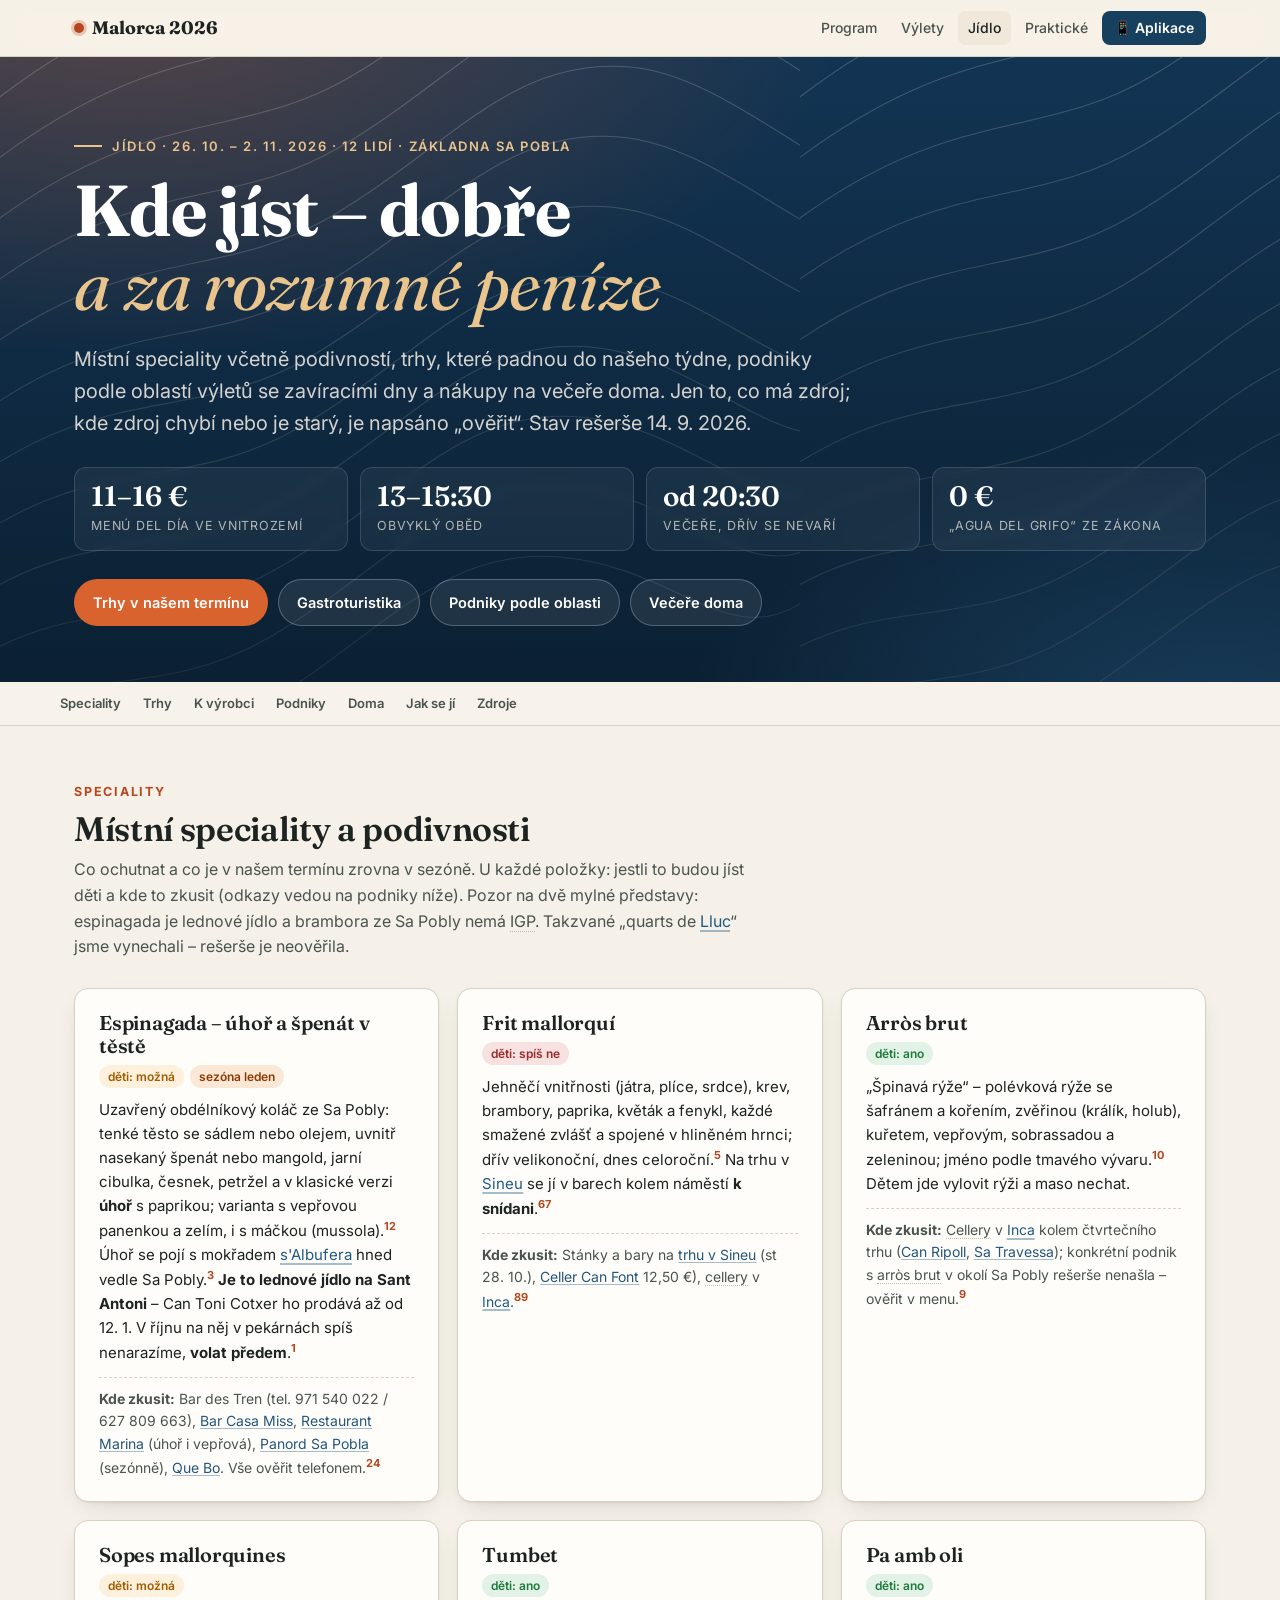
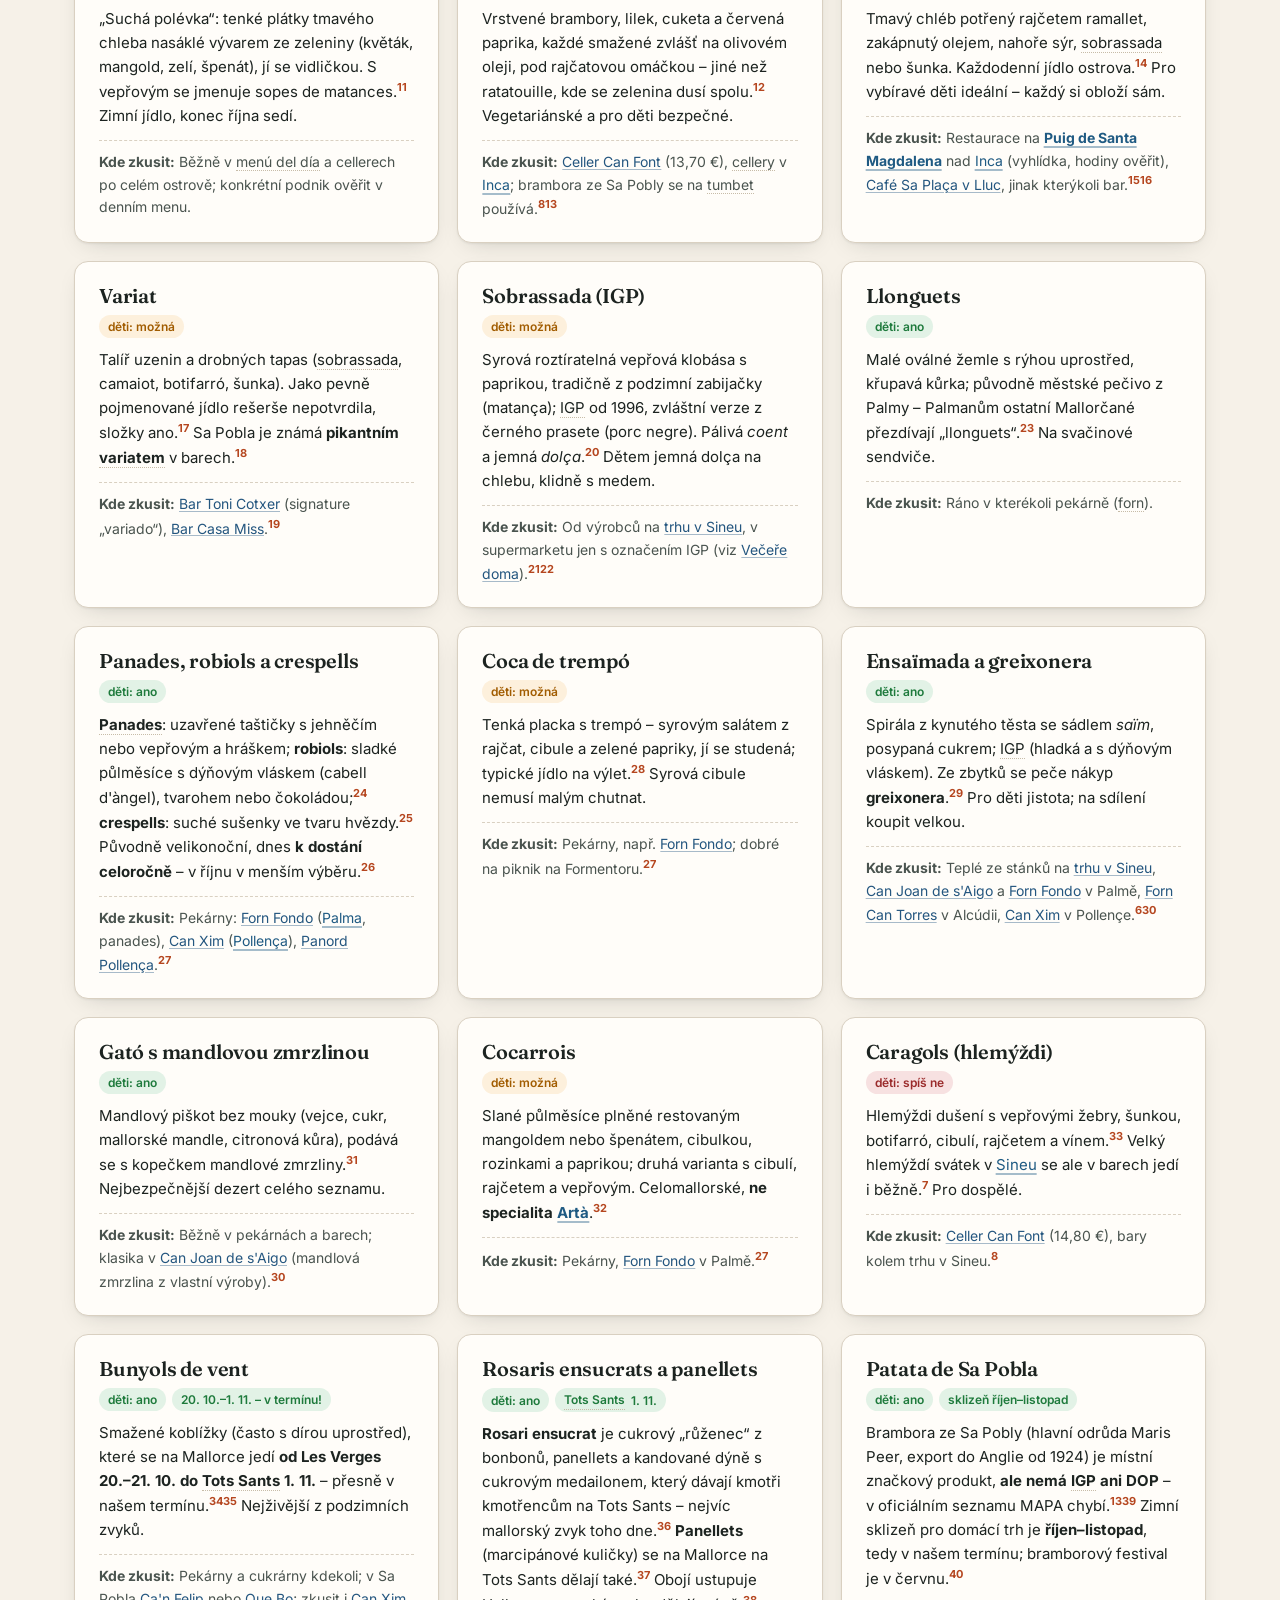
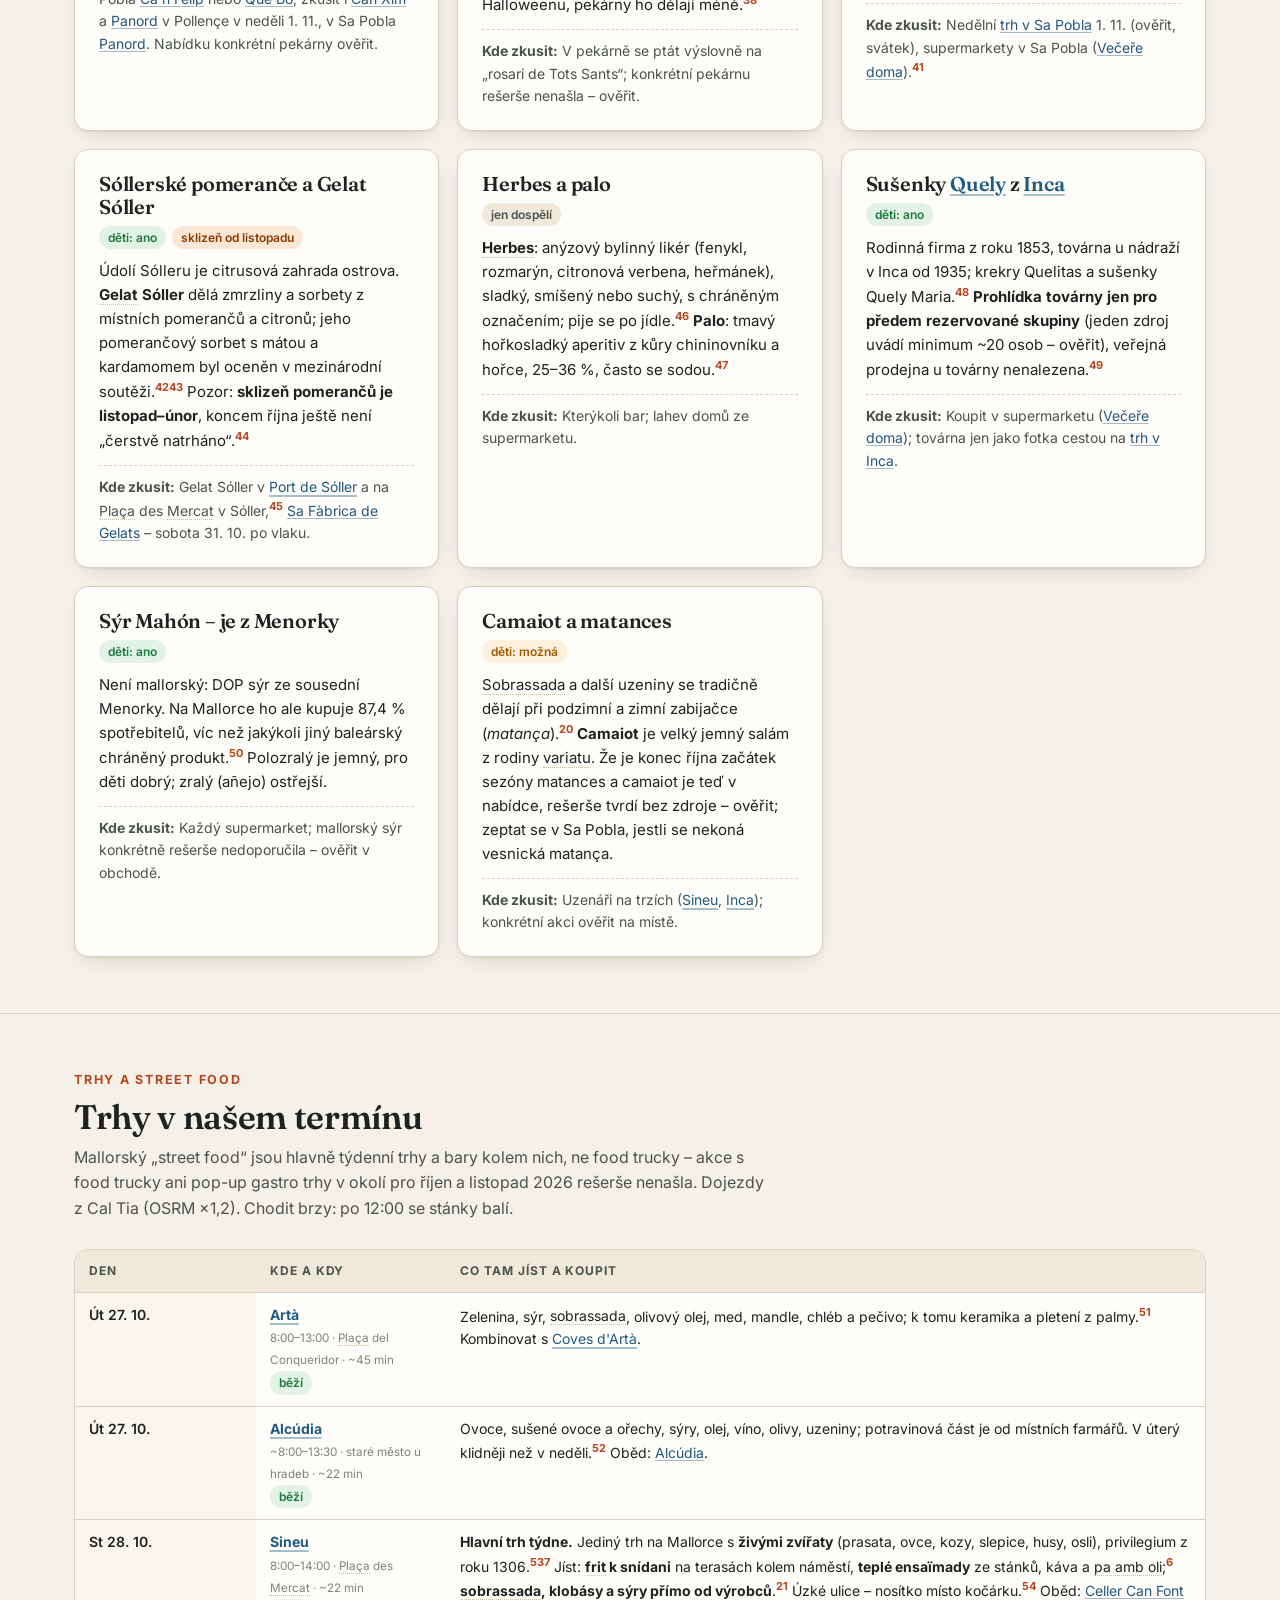
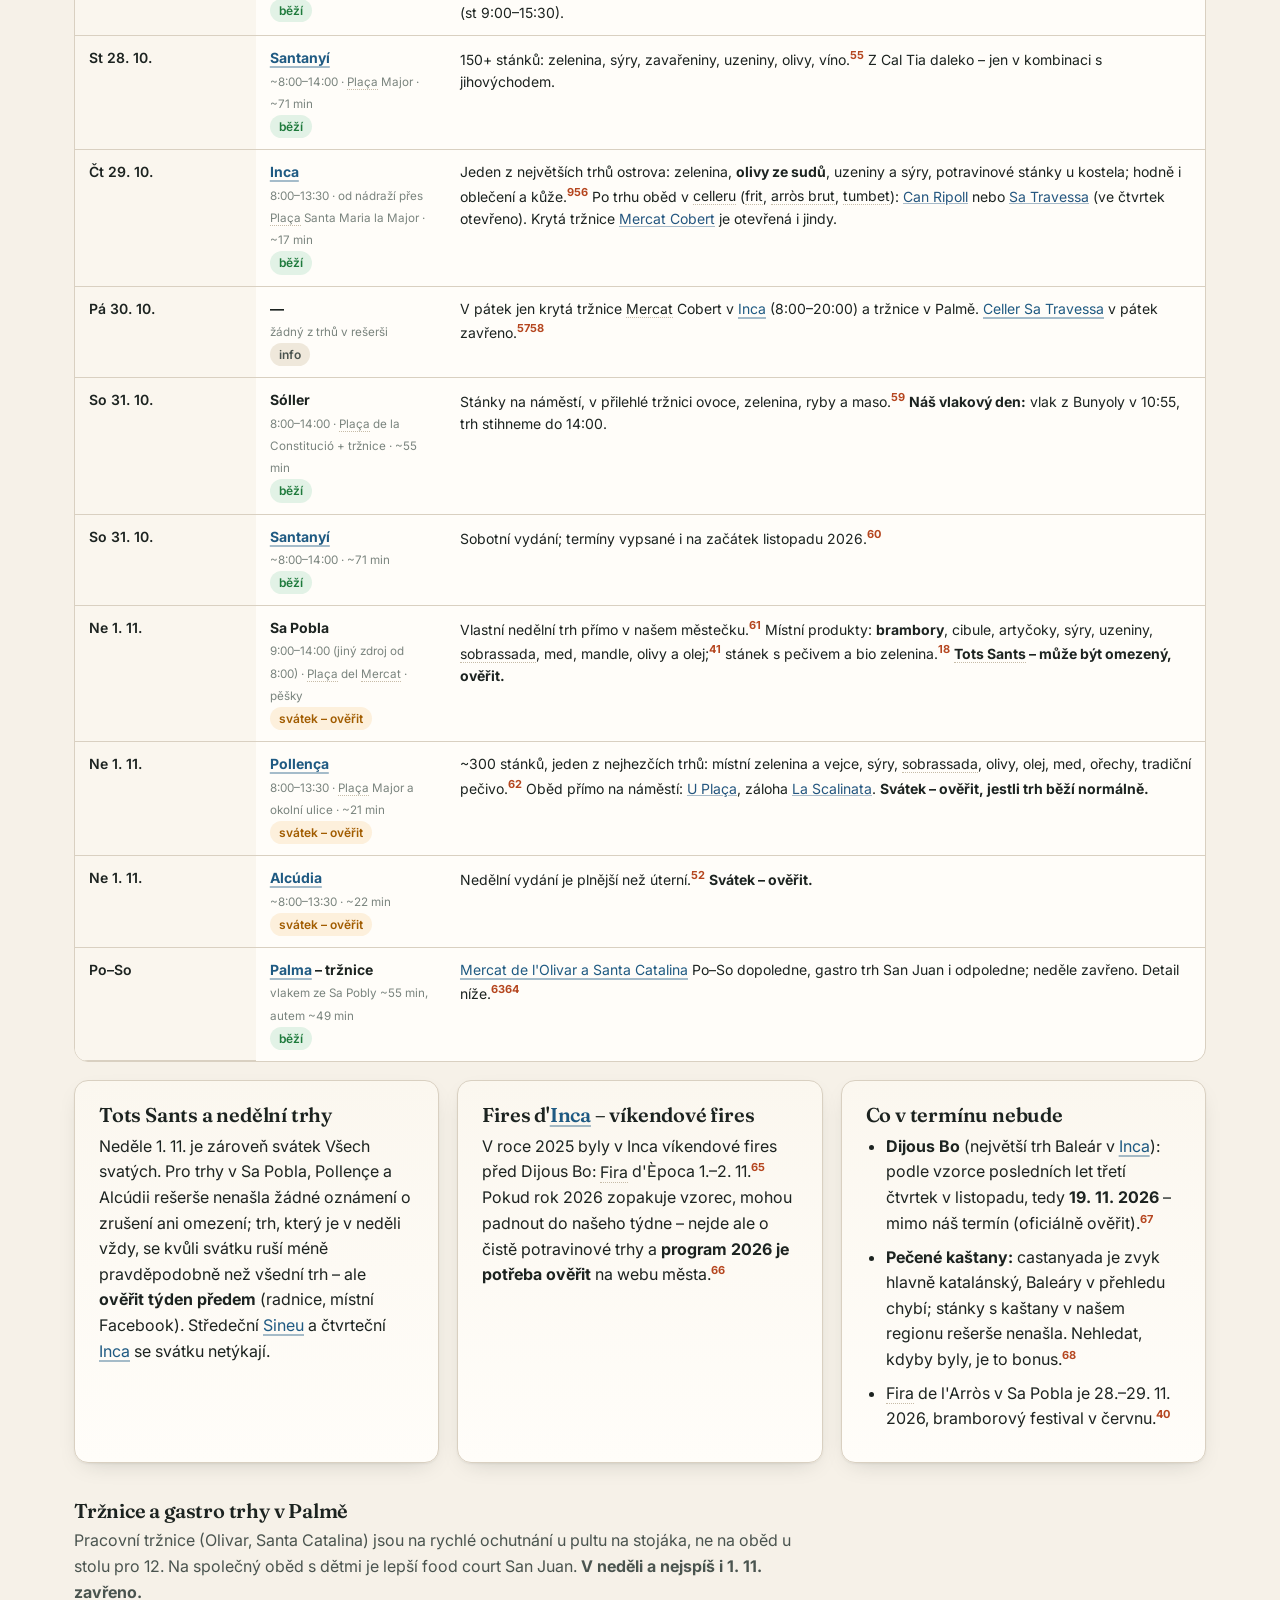
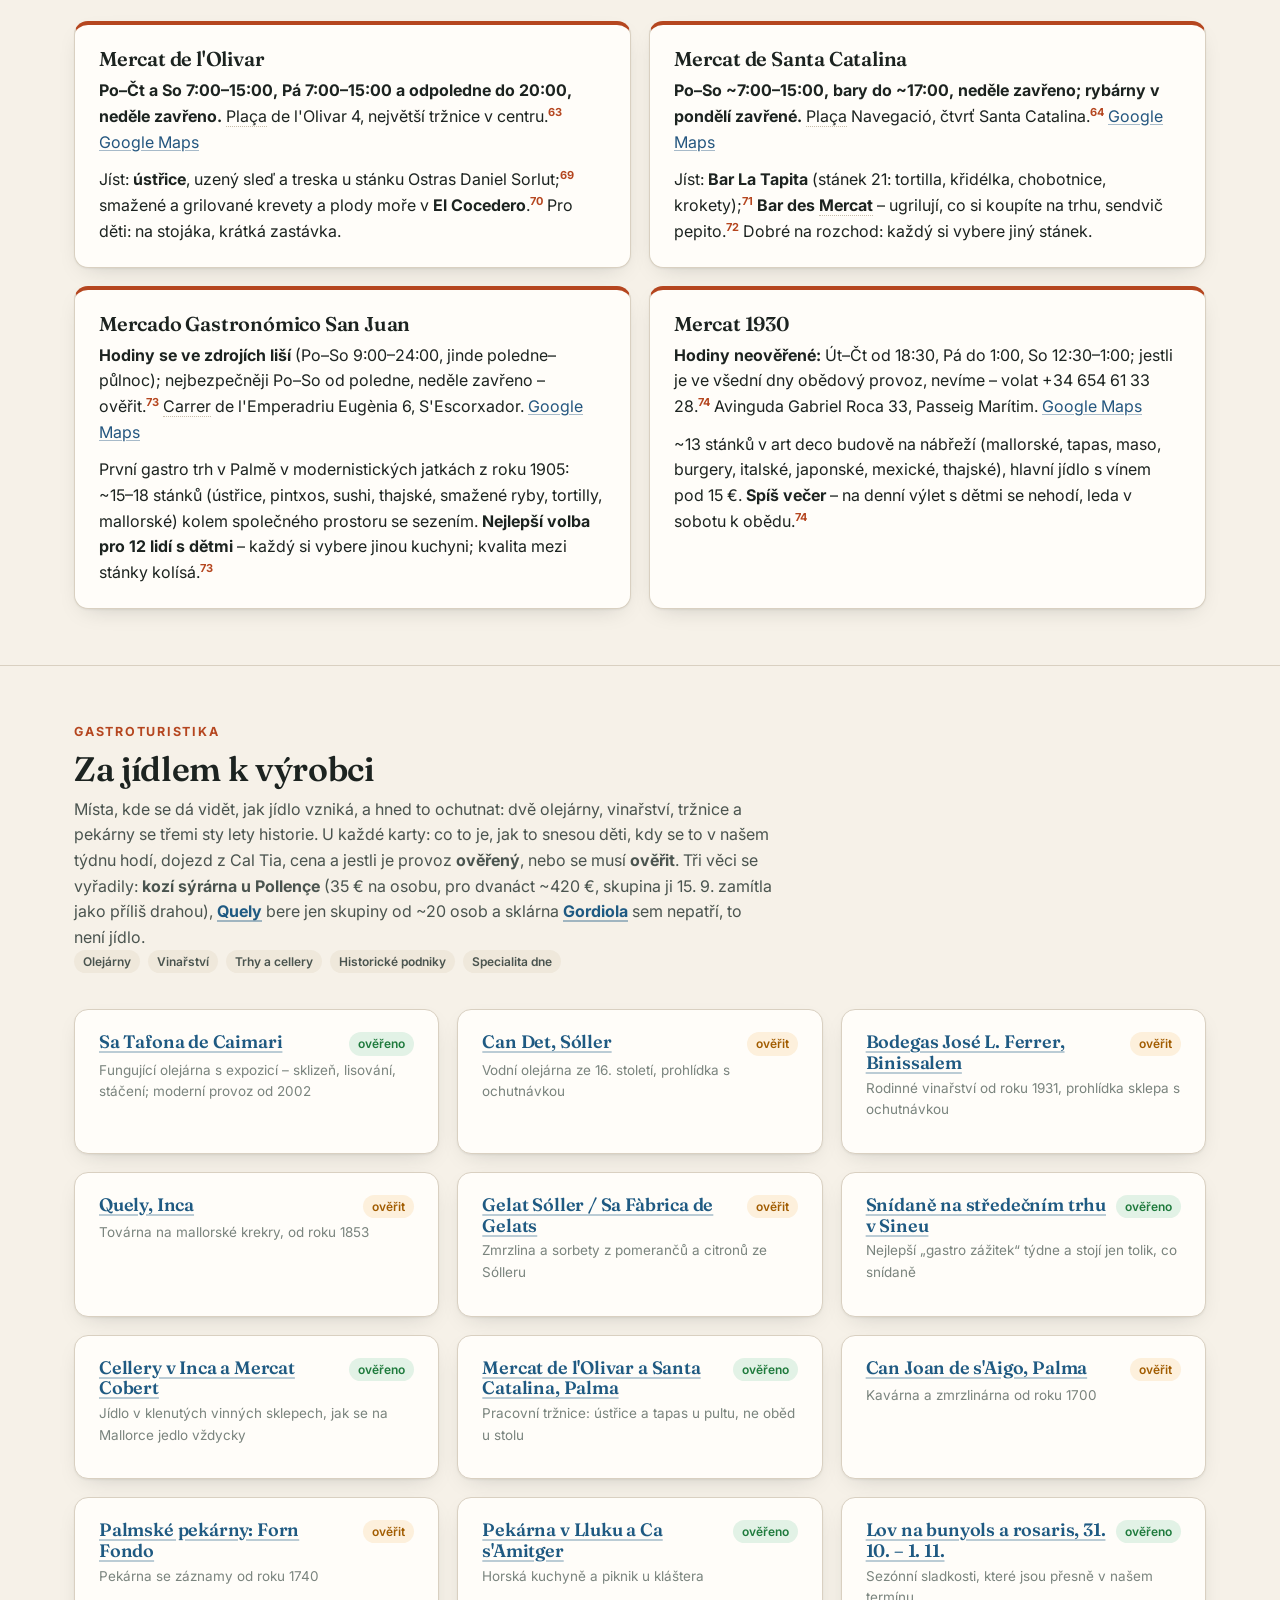
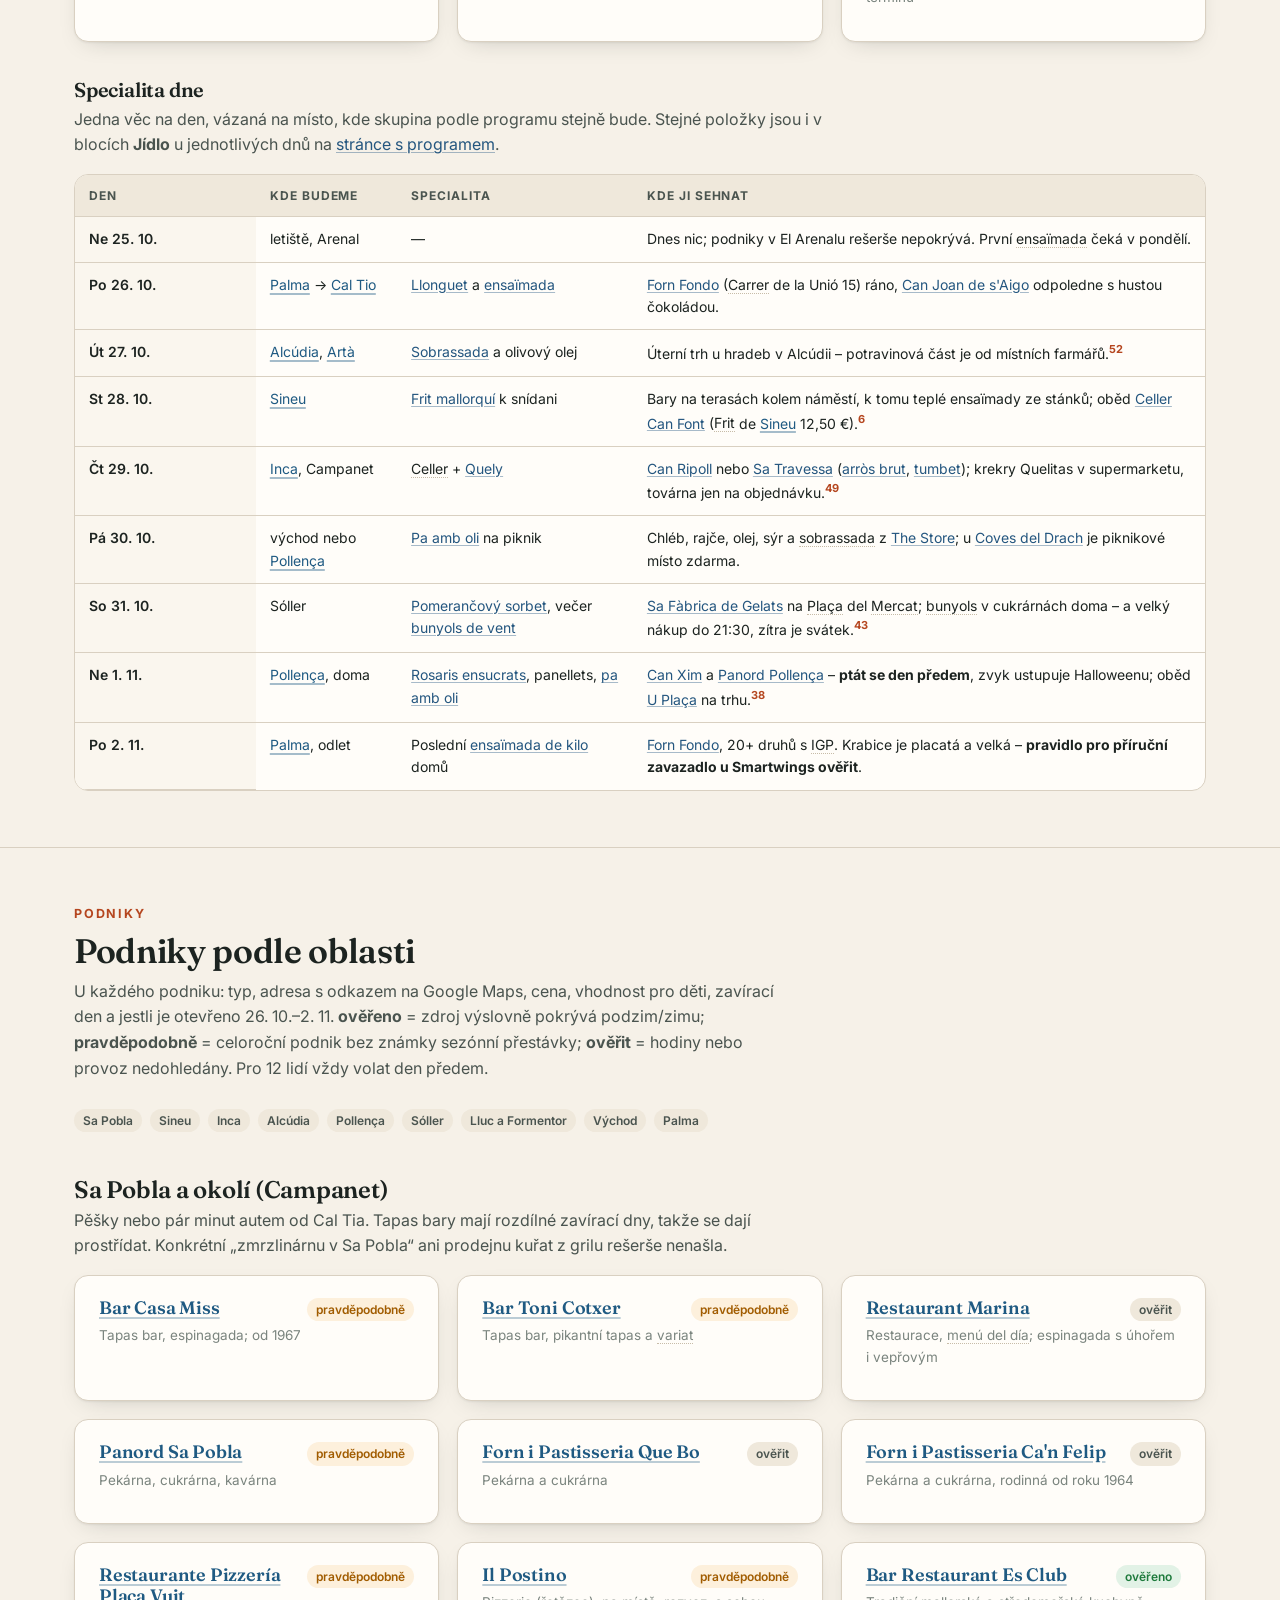
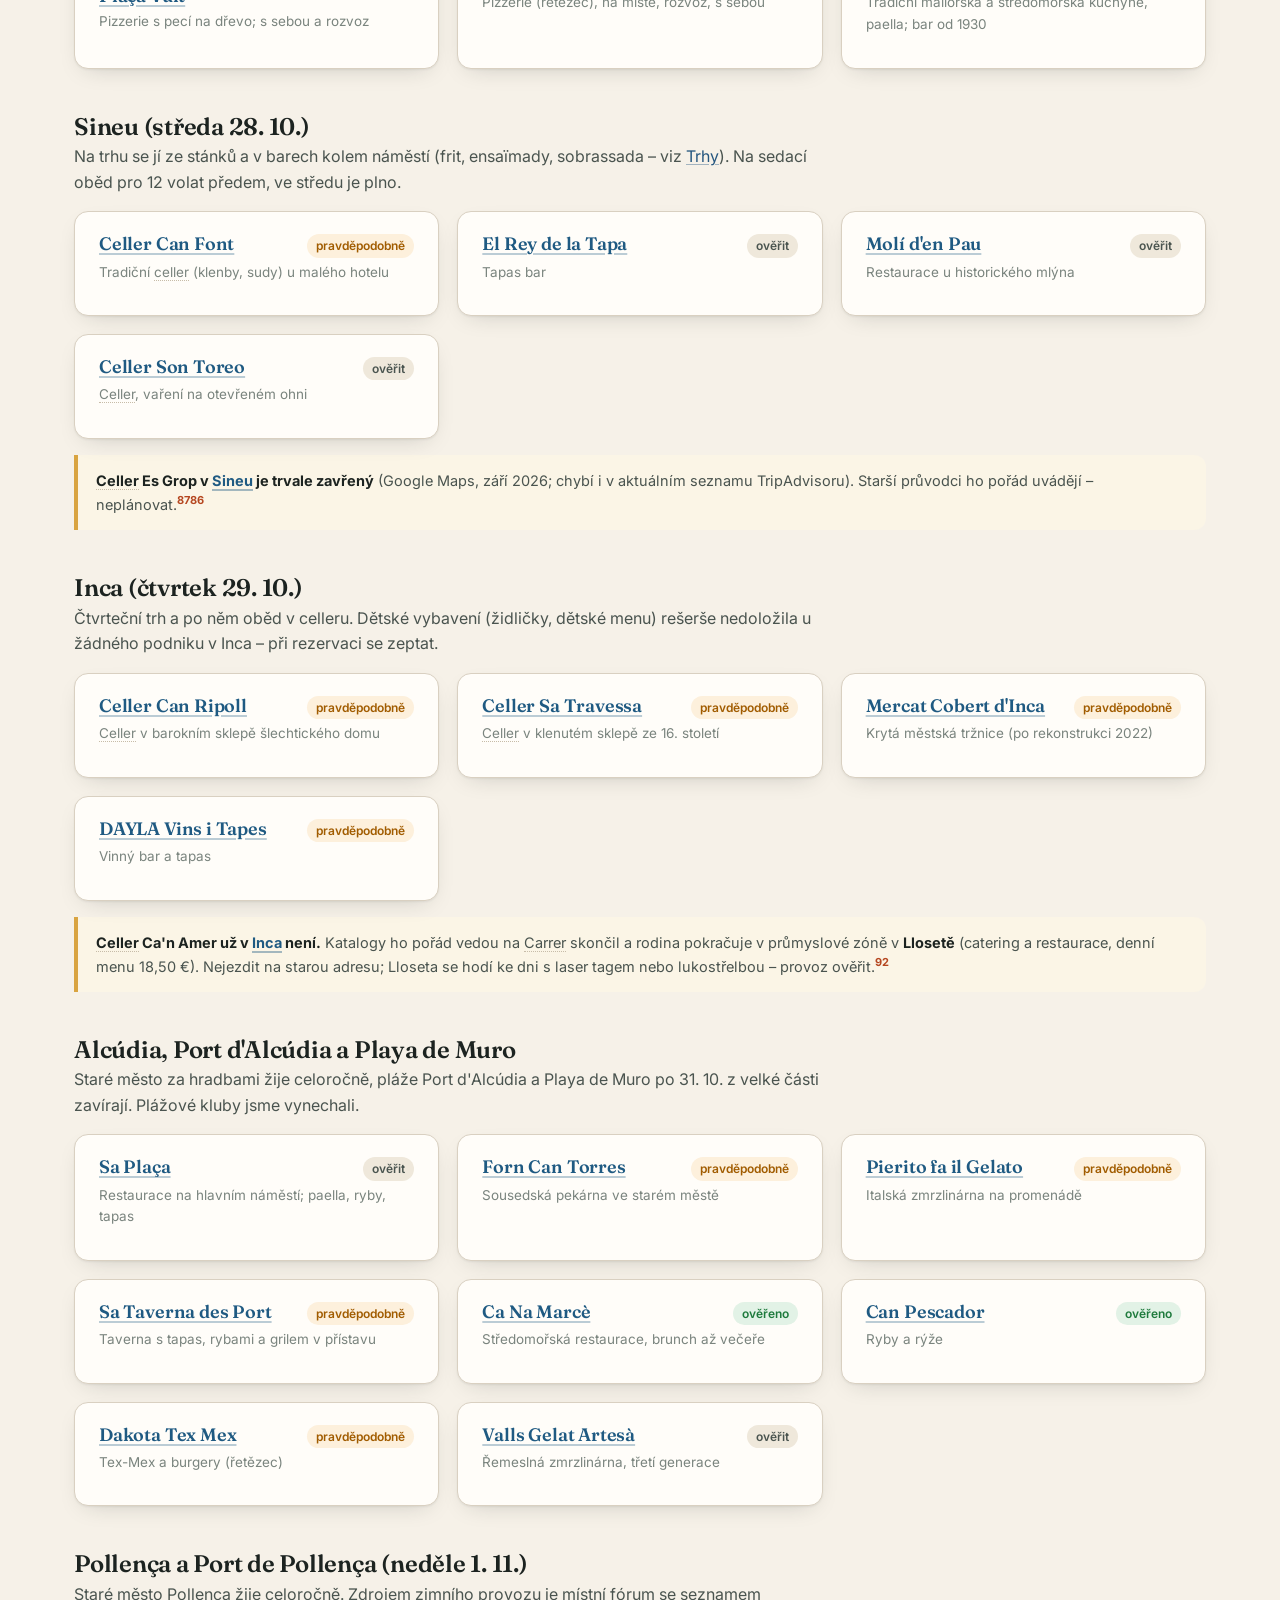
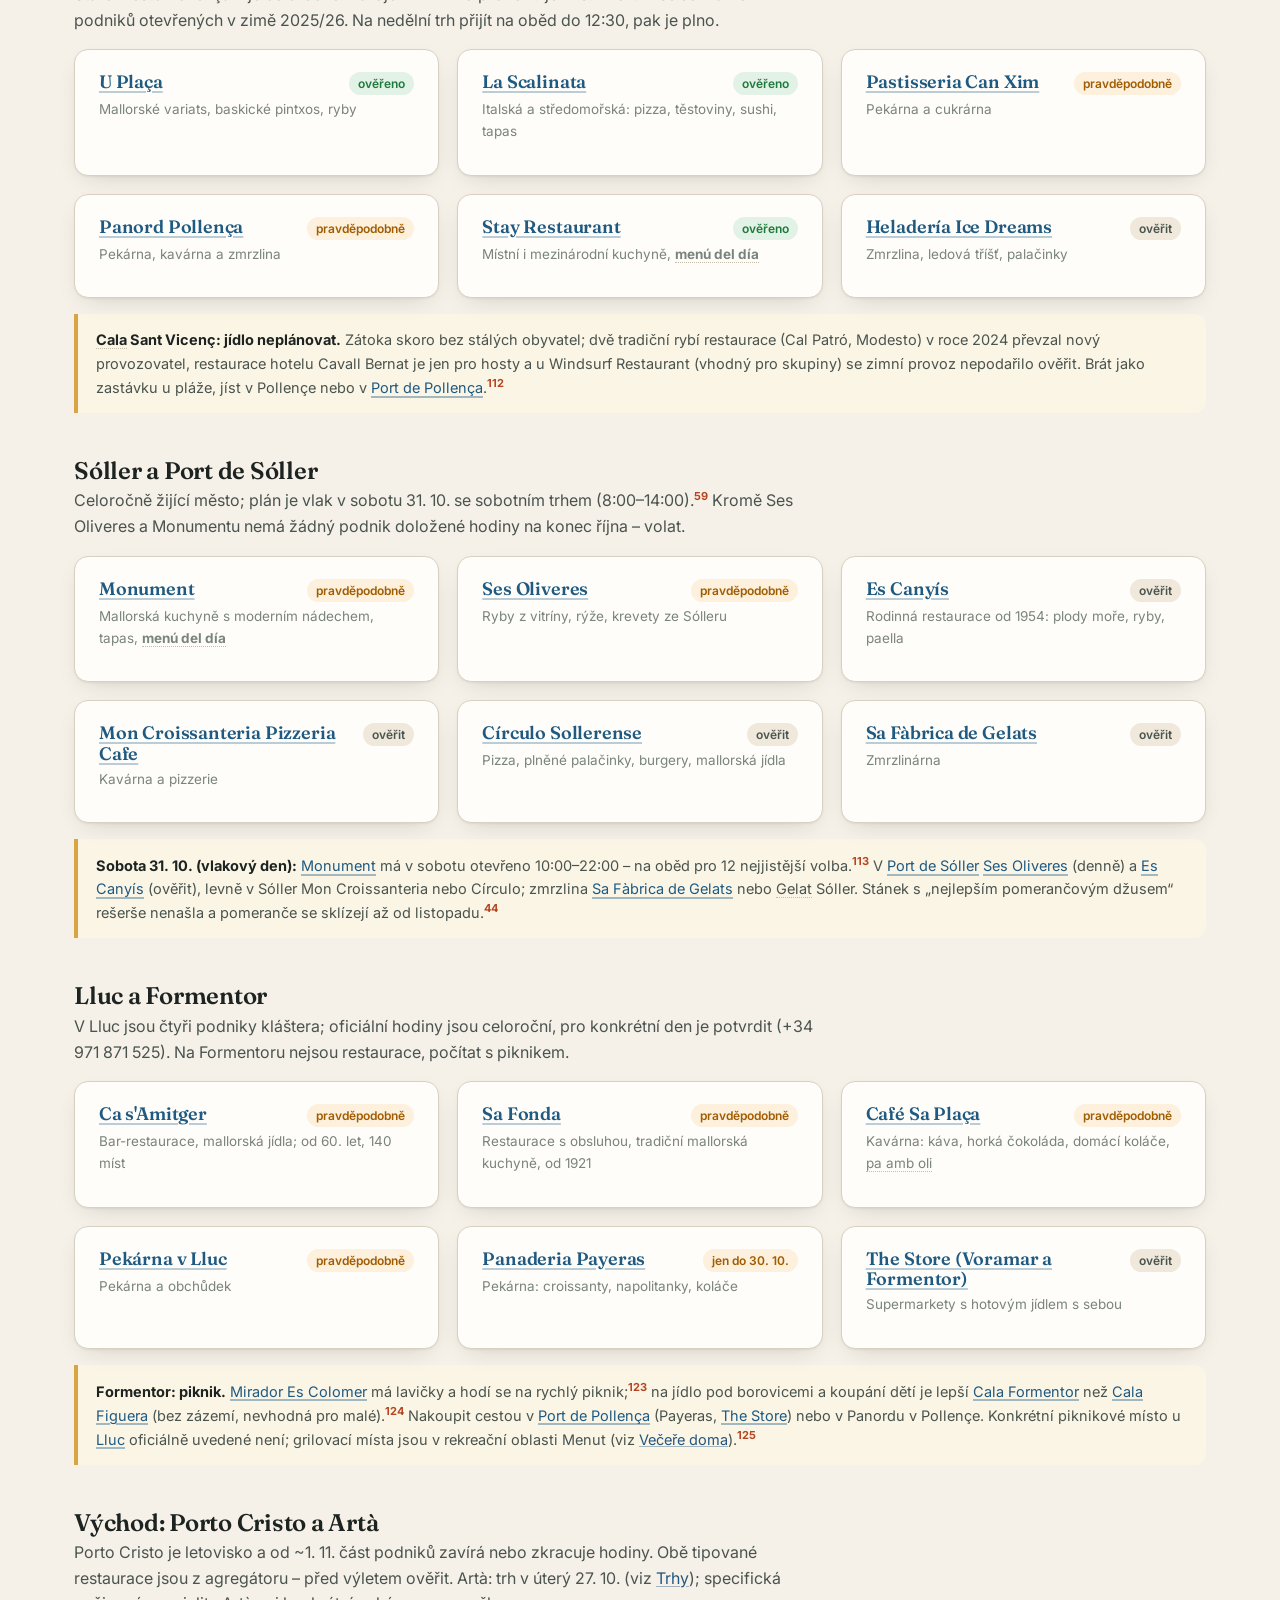
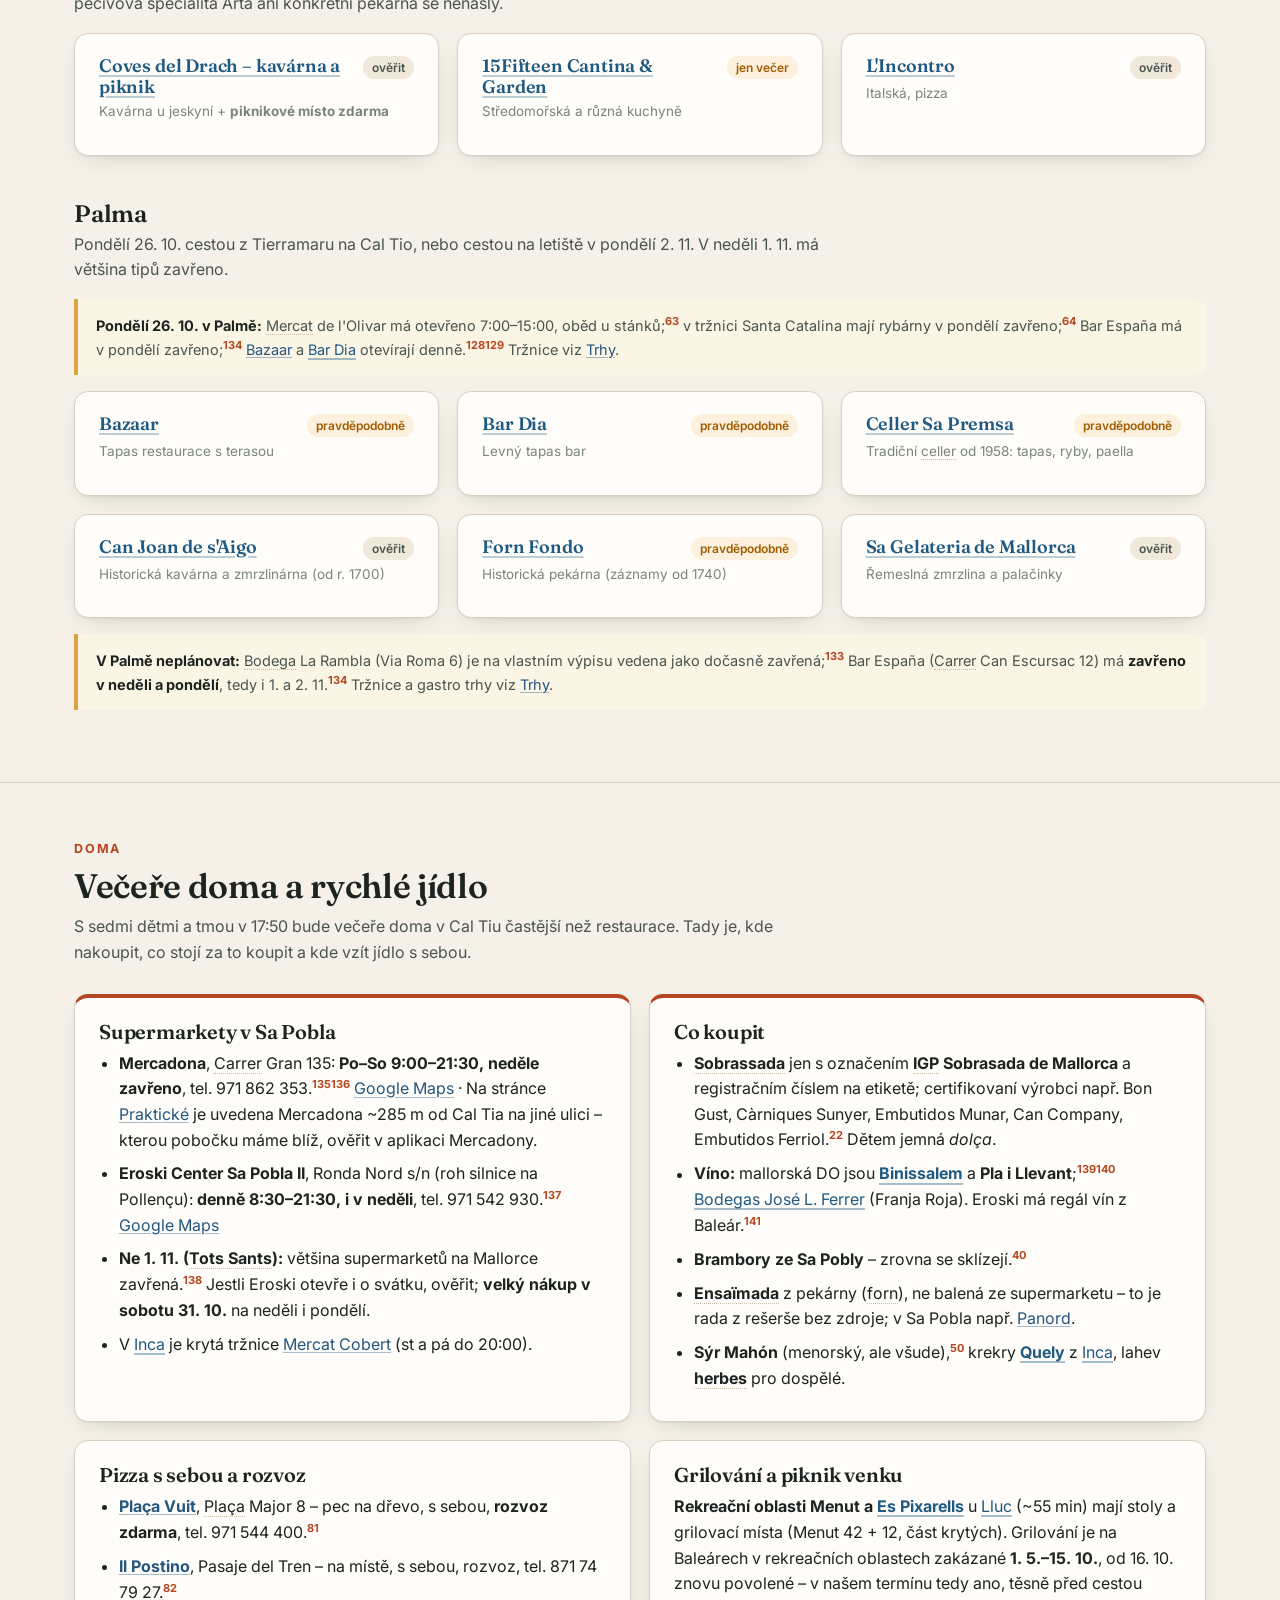
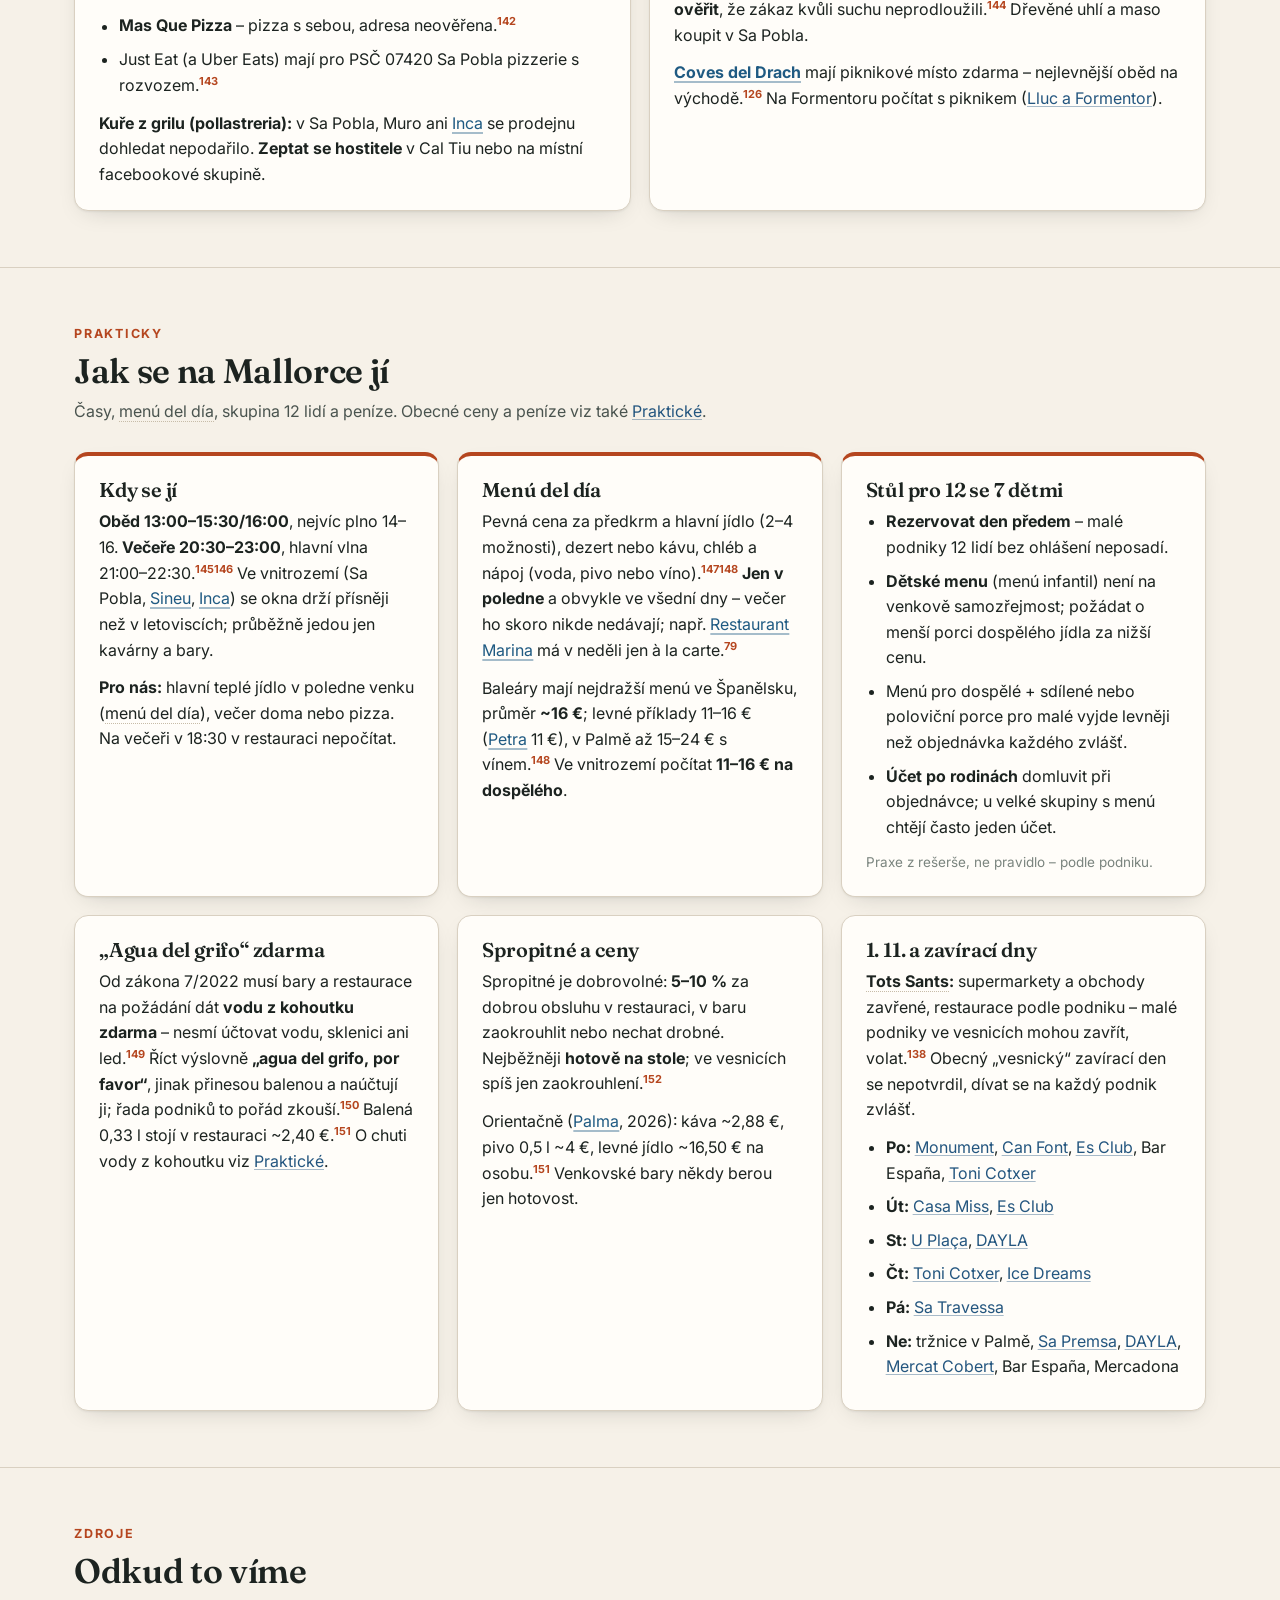
==== commit 8a958961: "feat: day plans, modules, food areas and sources open in the sheet; prune planning-phase leftovers (" ====
--- a/jidlo.html
+++ b/jidlo.html
@@ -1382,7 +1382,7 @@
 
 <footer>
   <div class="wrap">
-    <span>Malorca 2026 · Maradovi, Pavlasovi, Podařilovi · stav k 14. 9. 2026</span>
+    <span>Malorca 2026 · Maradovi, Pavlasovi, Podařilovi · stav k 17. 9. 2026</span>
     <span>Zdroj: <a href="https://docek.github.io/malorca-2026">docek.github.io/malorca-2026</a></span>
     <span class="appbar"><button type="button" data-pwa-help>📱 Web jako aplikace na telefonu</button><button type="button" data-offline title="Uloží stránky, data a fotky karet do prohlížeče">⬇ Uložit pro offline</button></span>
   </div>
--- a/assets/style.css
+++ b/assets/style.css
@@ -521,3 +521,19 @@
 @media (max-width: 720px) { .track { grid-template-columns: 1fr; gap: 4px; } .track .tl { grid-column: 1; } }
 .tracklines { list-style: none; padding: 0; margin: 0 0 10px; display: grid; gap: 6px; font-size: 14px; color: var(--ink-2); }
 .tracklines .who { margin-right: 6px; }
+.pl.auto { font-weight: inherit; }
+.act .pl.auto, .venue .pl.auto { color: inherit; text-decoration-color: color-mix(in srgb, var(--forest-2) 30%, transparent); }
+
+/* ---------- fragments in the sheet ---------- */
+.modal .frag .frag-body { margin-top: 6px; }
+.modal .frag .frag-body .combo, .modal .frag .frag-body .mod, .modal .frag .frag-body .card, .modal .frag .frag-body .body { box-shadow: none; border: 0; padding: 0; background: transparent; }
+.modal .frag .frag-body h3, .modal .frag .frag-body h4, .modal .frag .frag-body h5 { font-size: 20px; margin: 0 0 6px; padding-right: 0; }
+.modal .frag .frag-body .grid { display: grid; gap: 12px; grid-template-columns: 1fr; }
+.modal .frag .frag-body .venue { border: 1px solid var(--line); border-radius: 12px; padding: 12px 14px; }
+.modal .frag .frag-body .venue dl.facts, .modal .frag .frag-body .venue .why { display: none; }
+.modal .frag .frag-body .more { grid-template-columns: 1fr; }
+.modal .frag .frag-body sup.cite a { text-decoration: none; }
+.modal .frag .frag-body .table-scroll { overflow-x: auto; }
+.modal .frag .frag-back { font: inherit; font-size: 13px; font-weight: 600; border: 0; background: none; color: var(--forest-2); cursor: pointer; padding: 0; margin-bottom: 8px; }
+.modal .frag .frag-goto { background: var(--paper-2); font-weight: 600; }
+.modal.small .frag .frag-body li { font-size: 14px; }
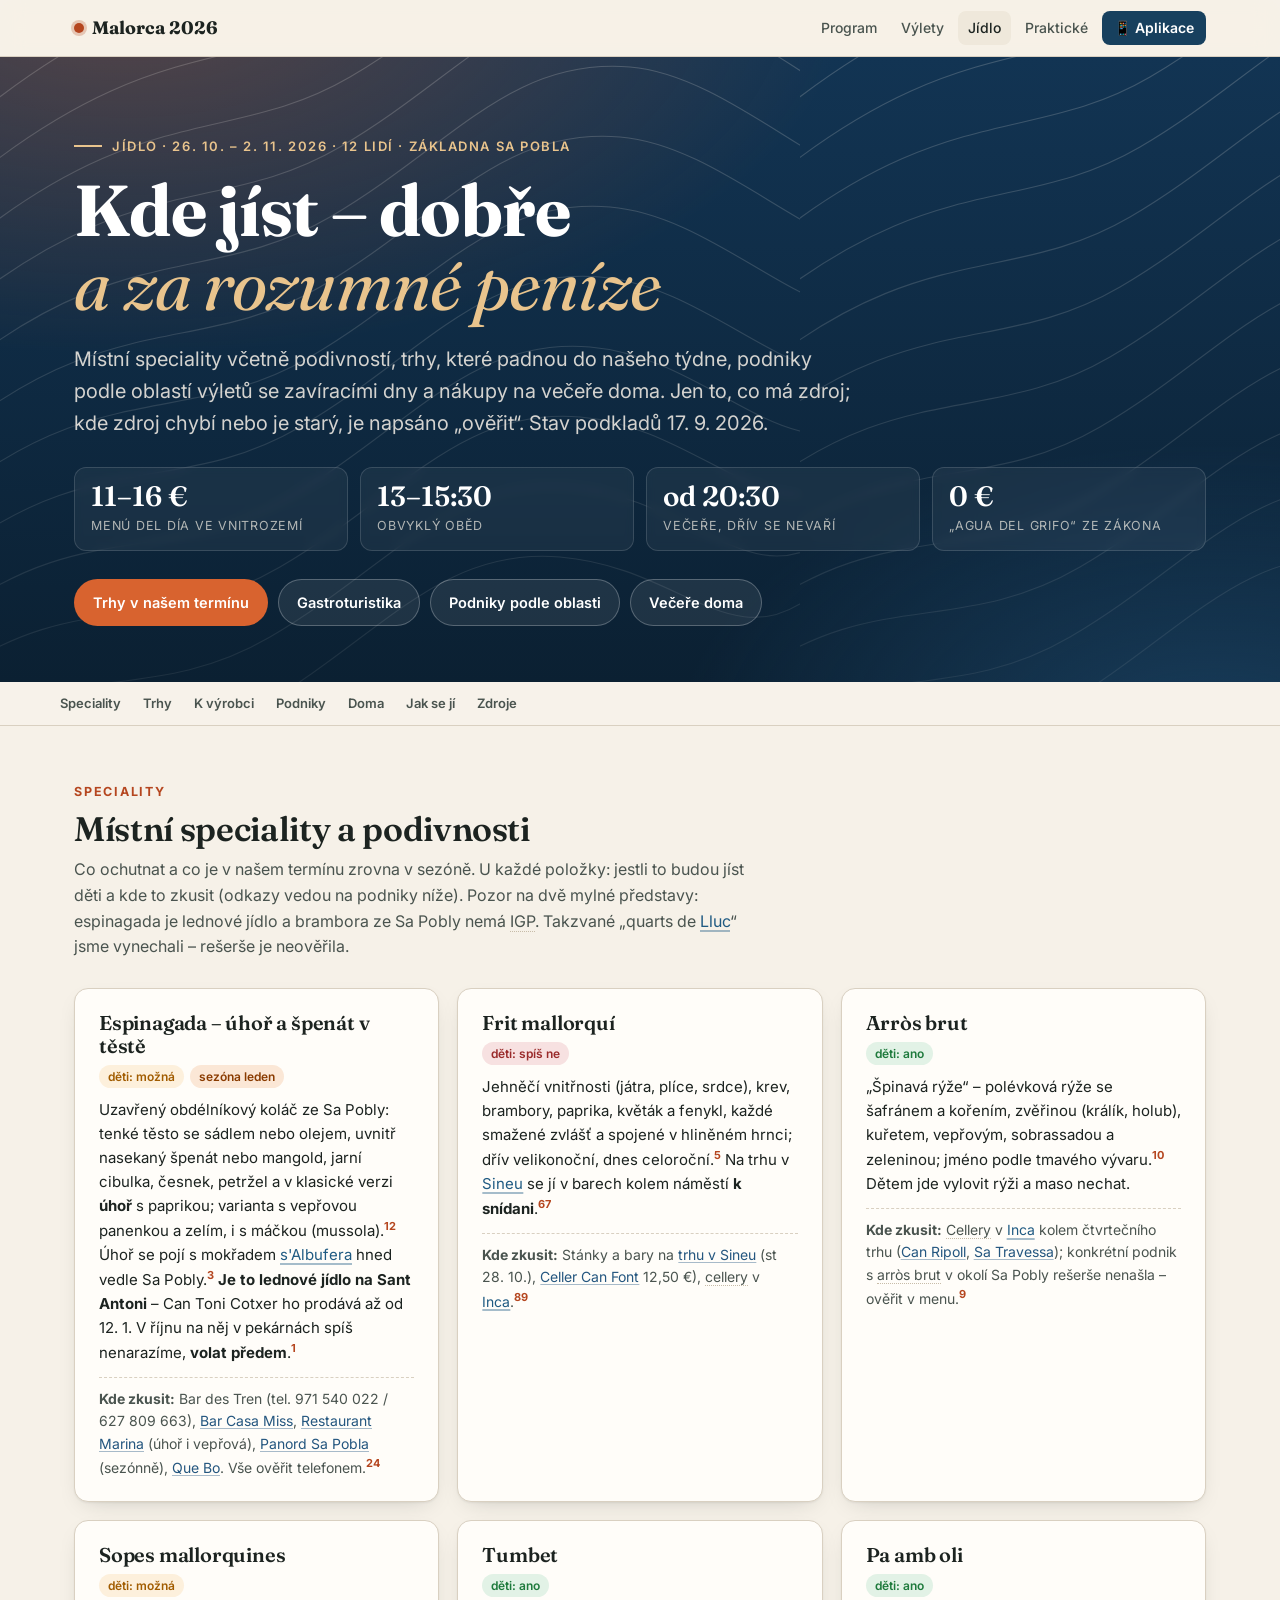
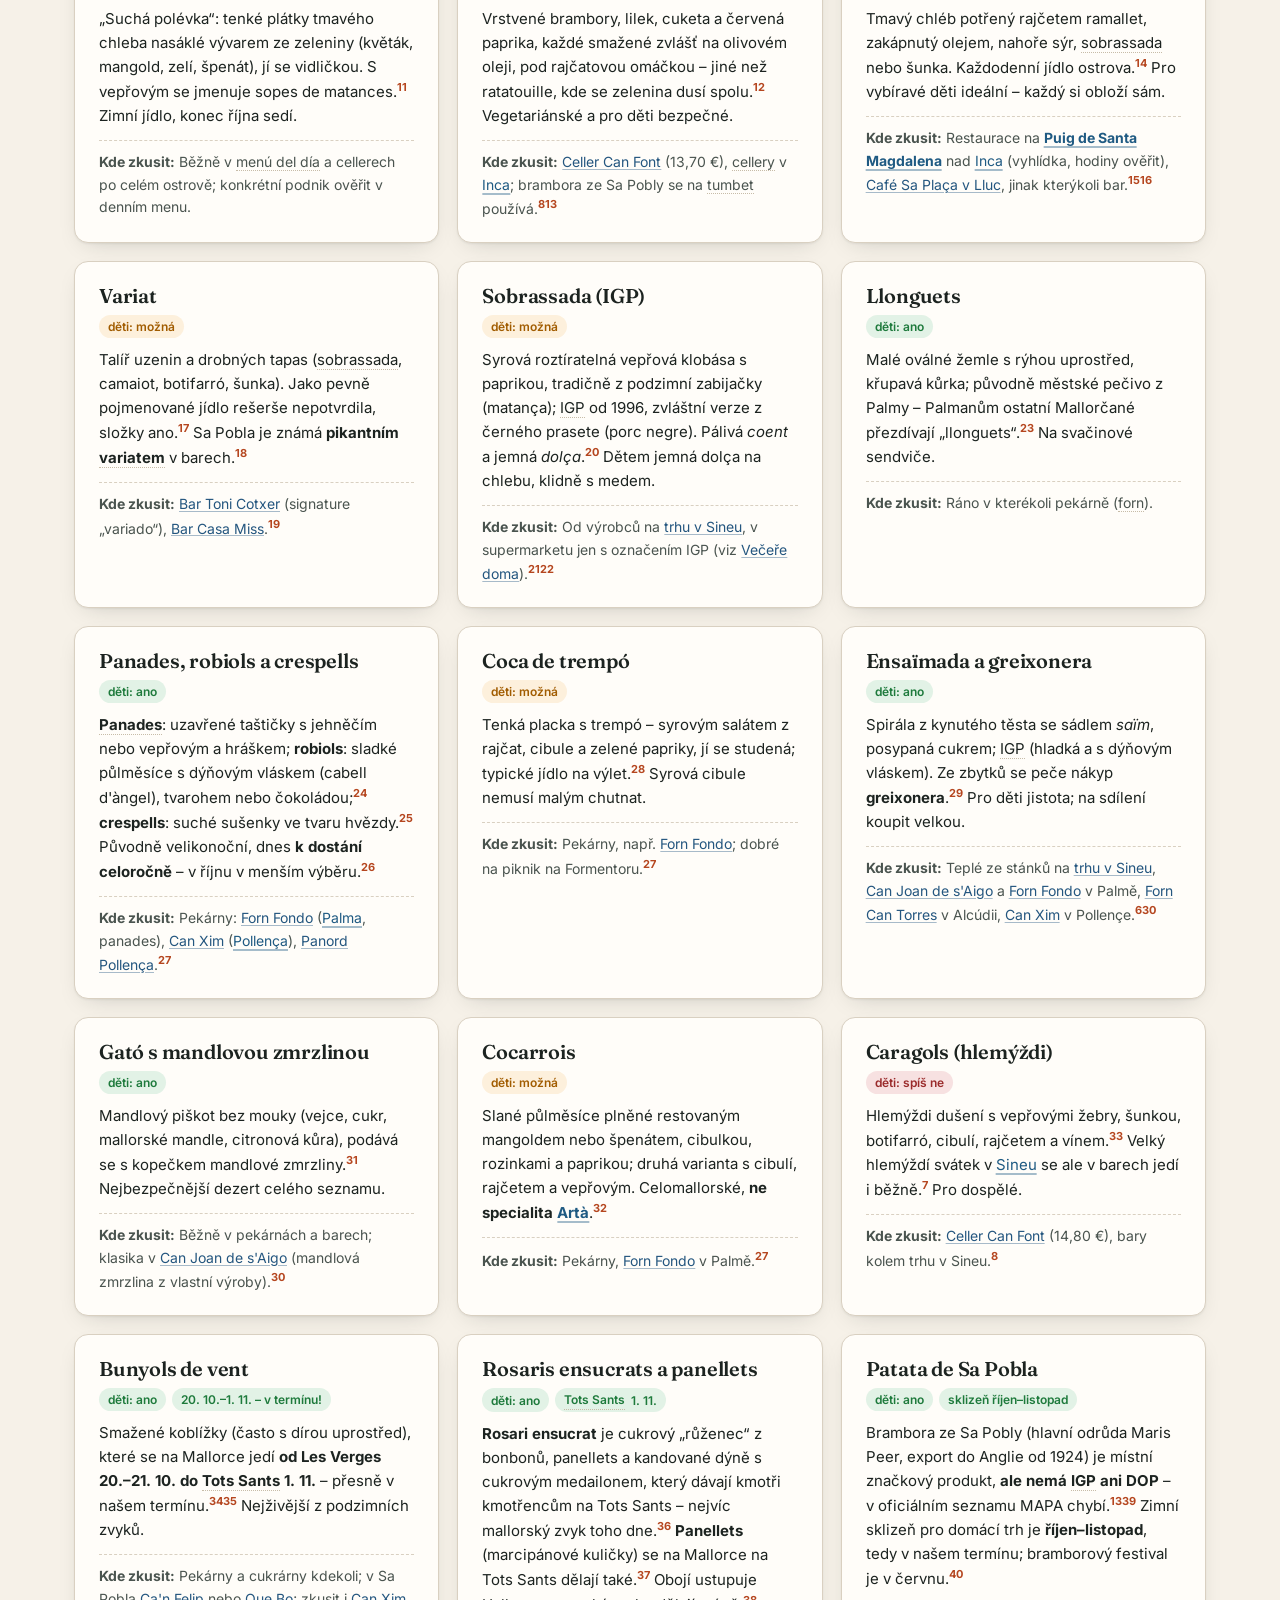
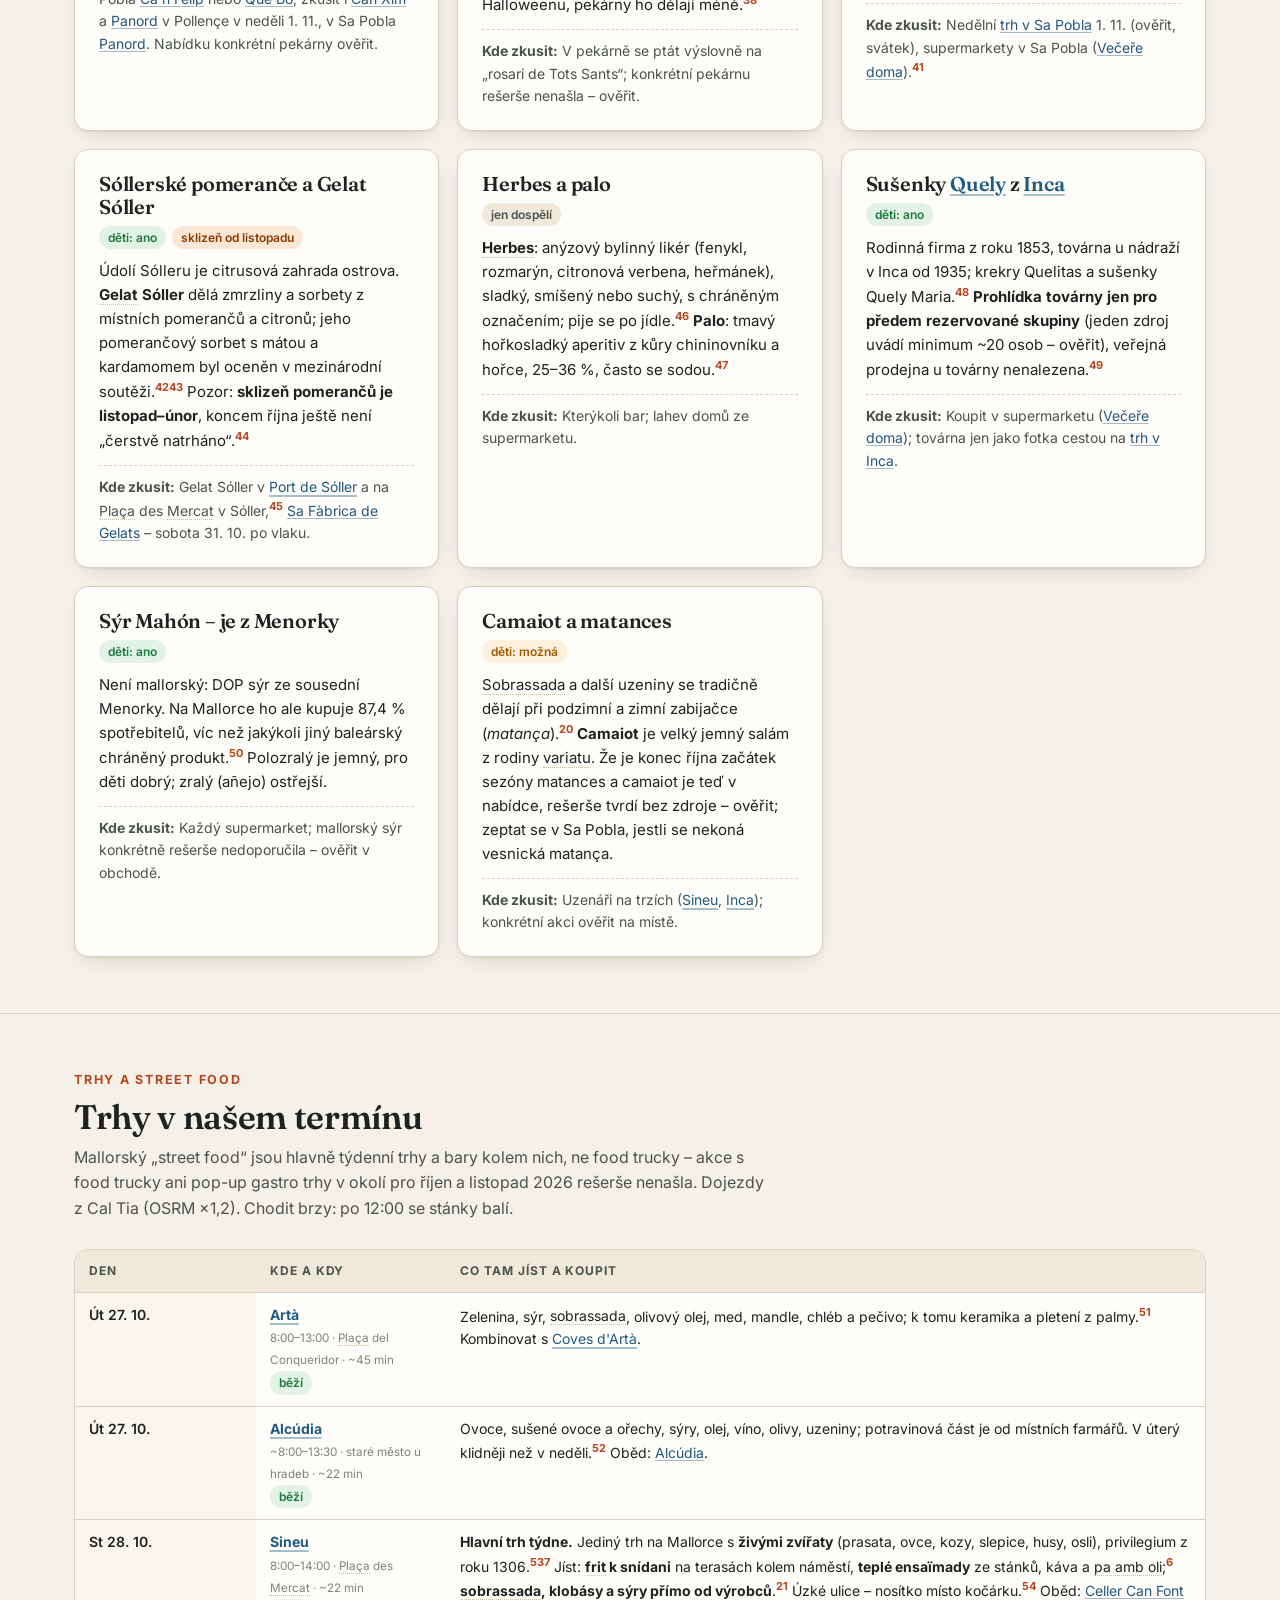
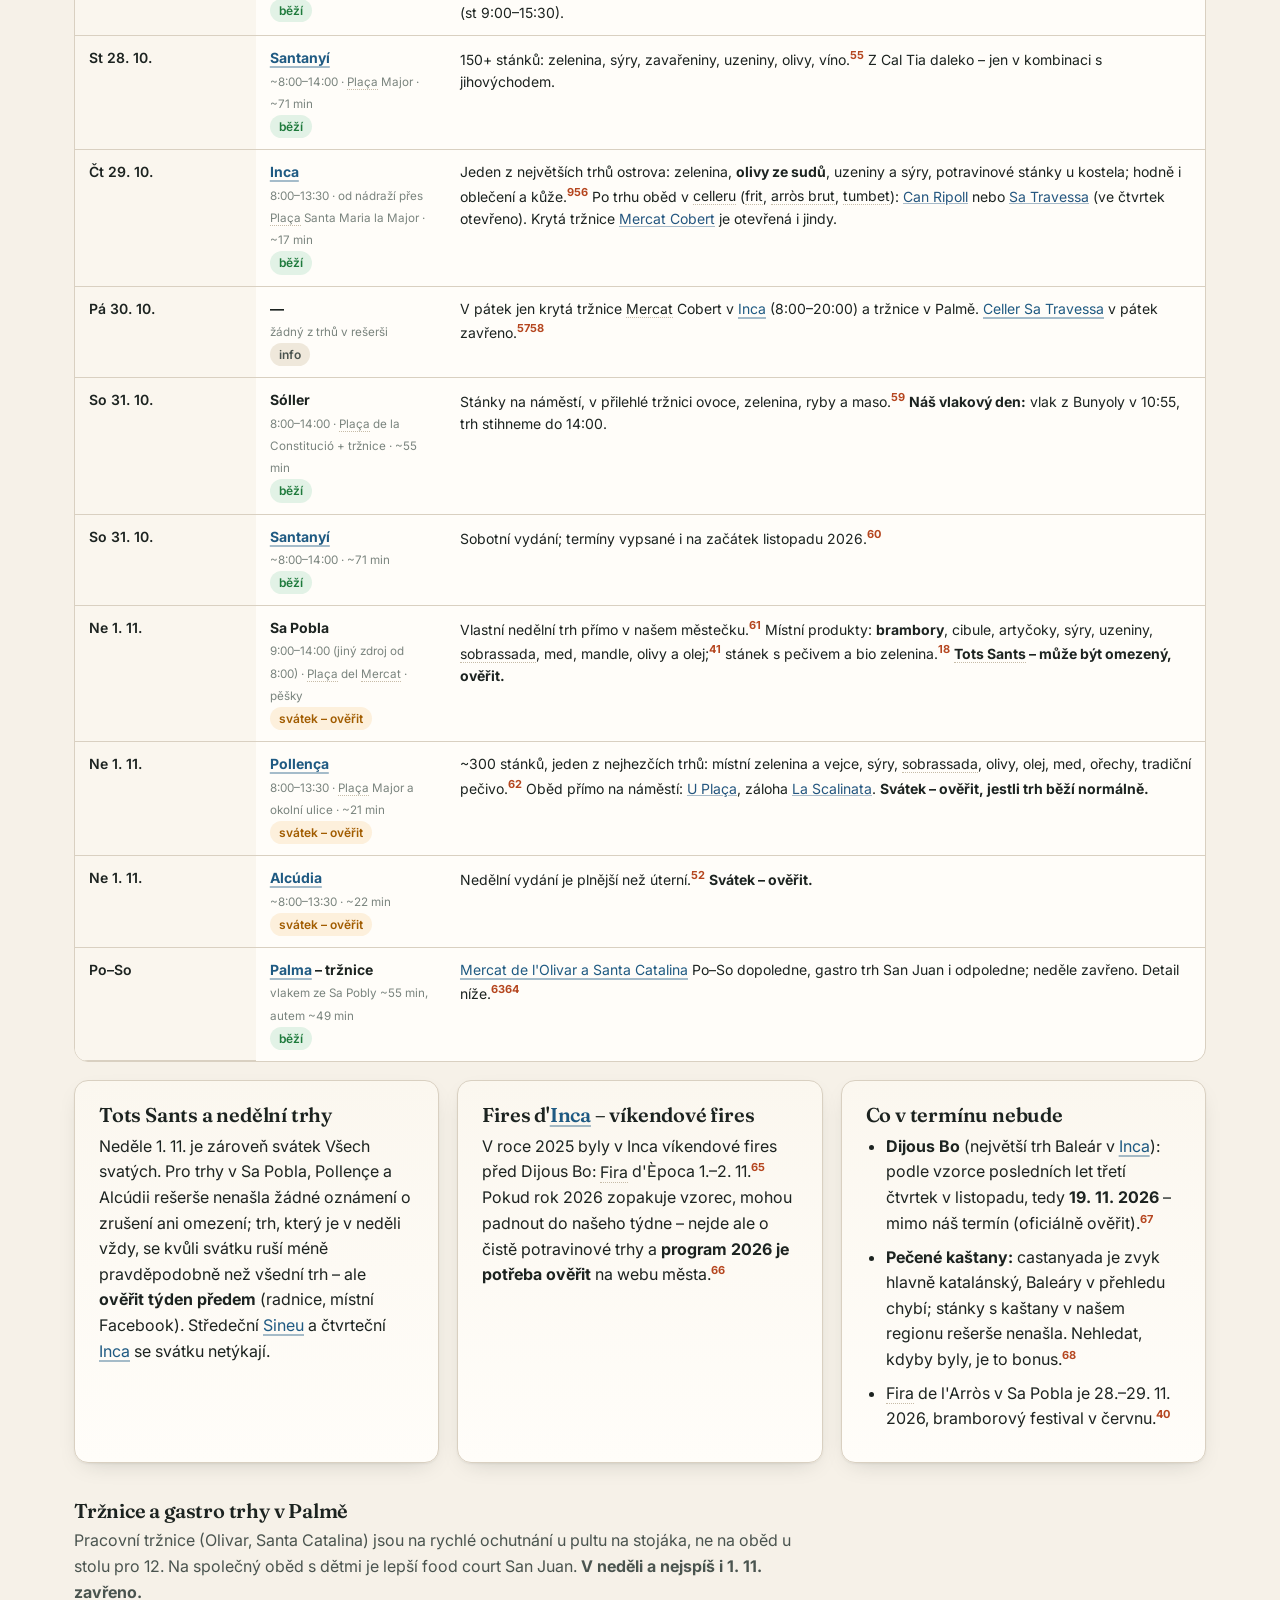
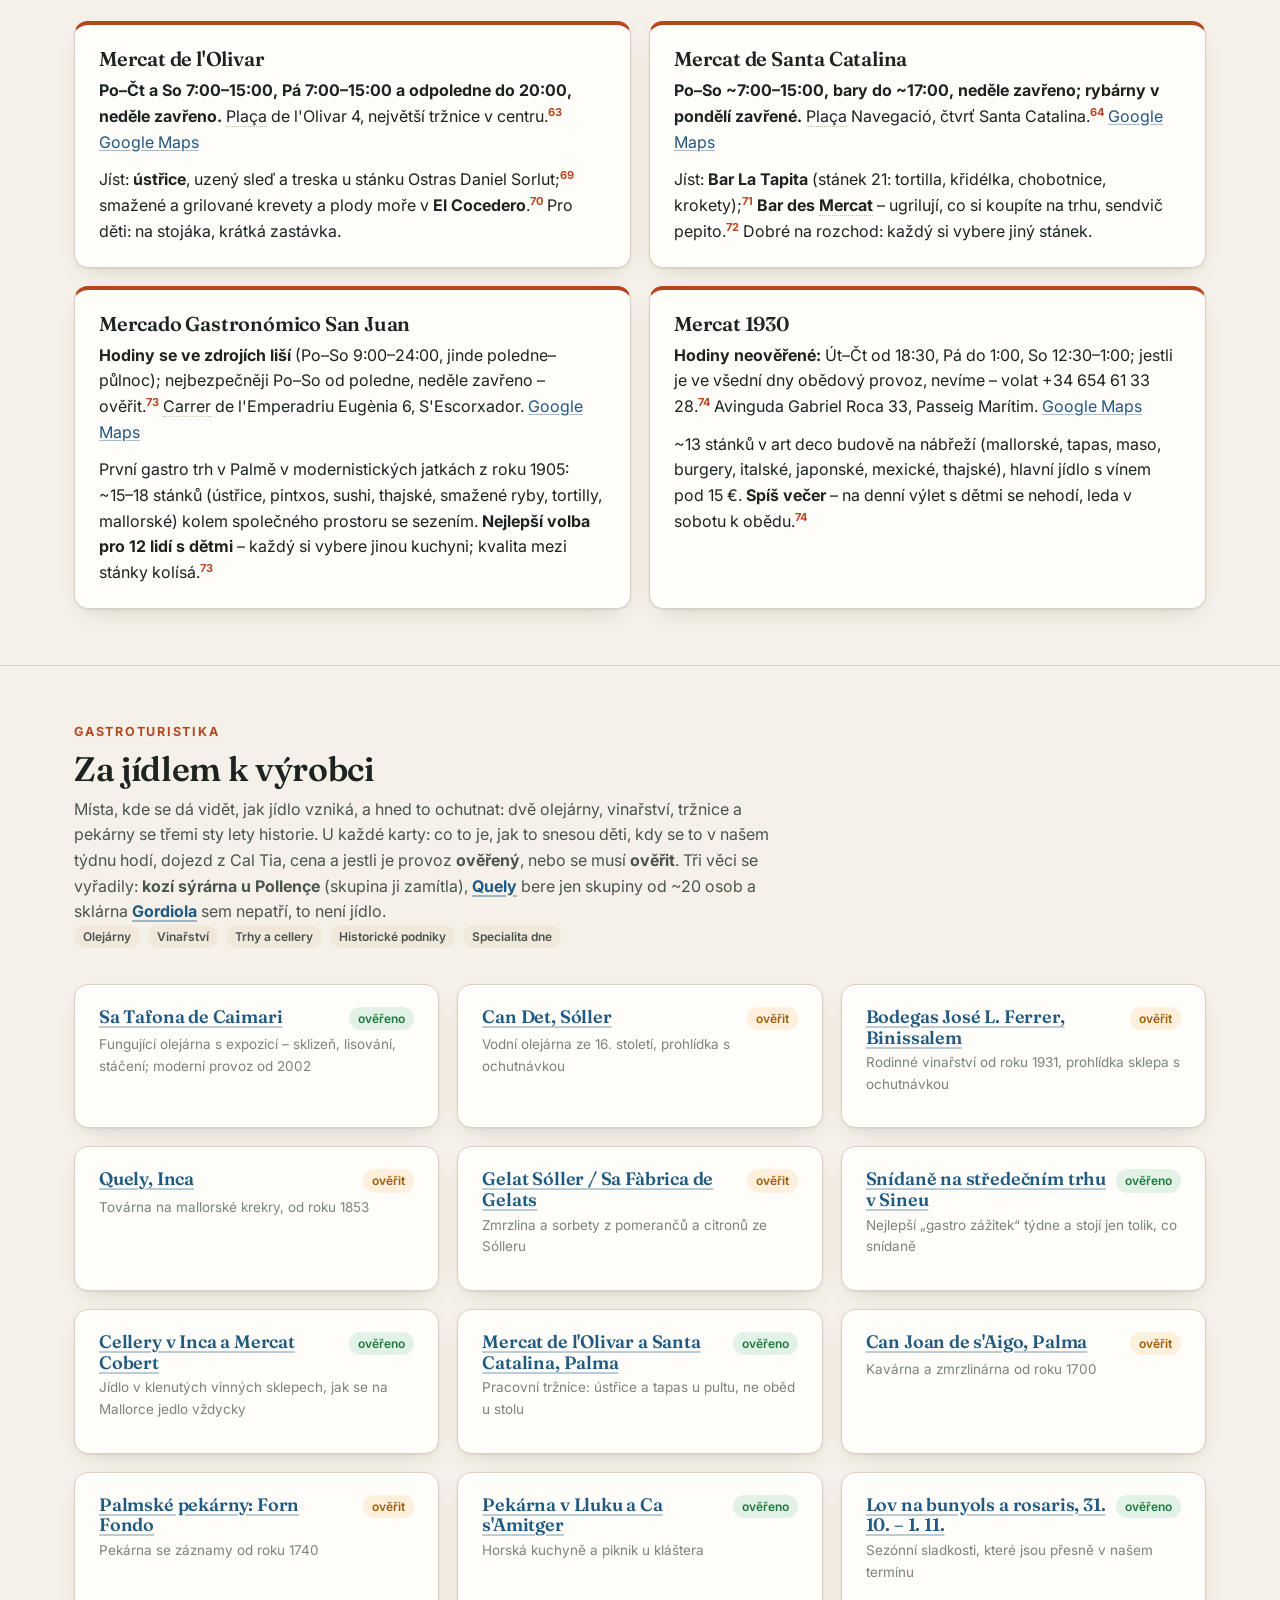
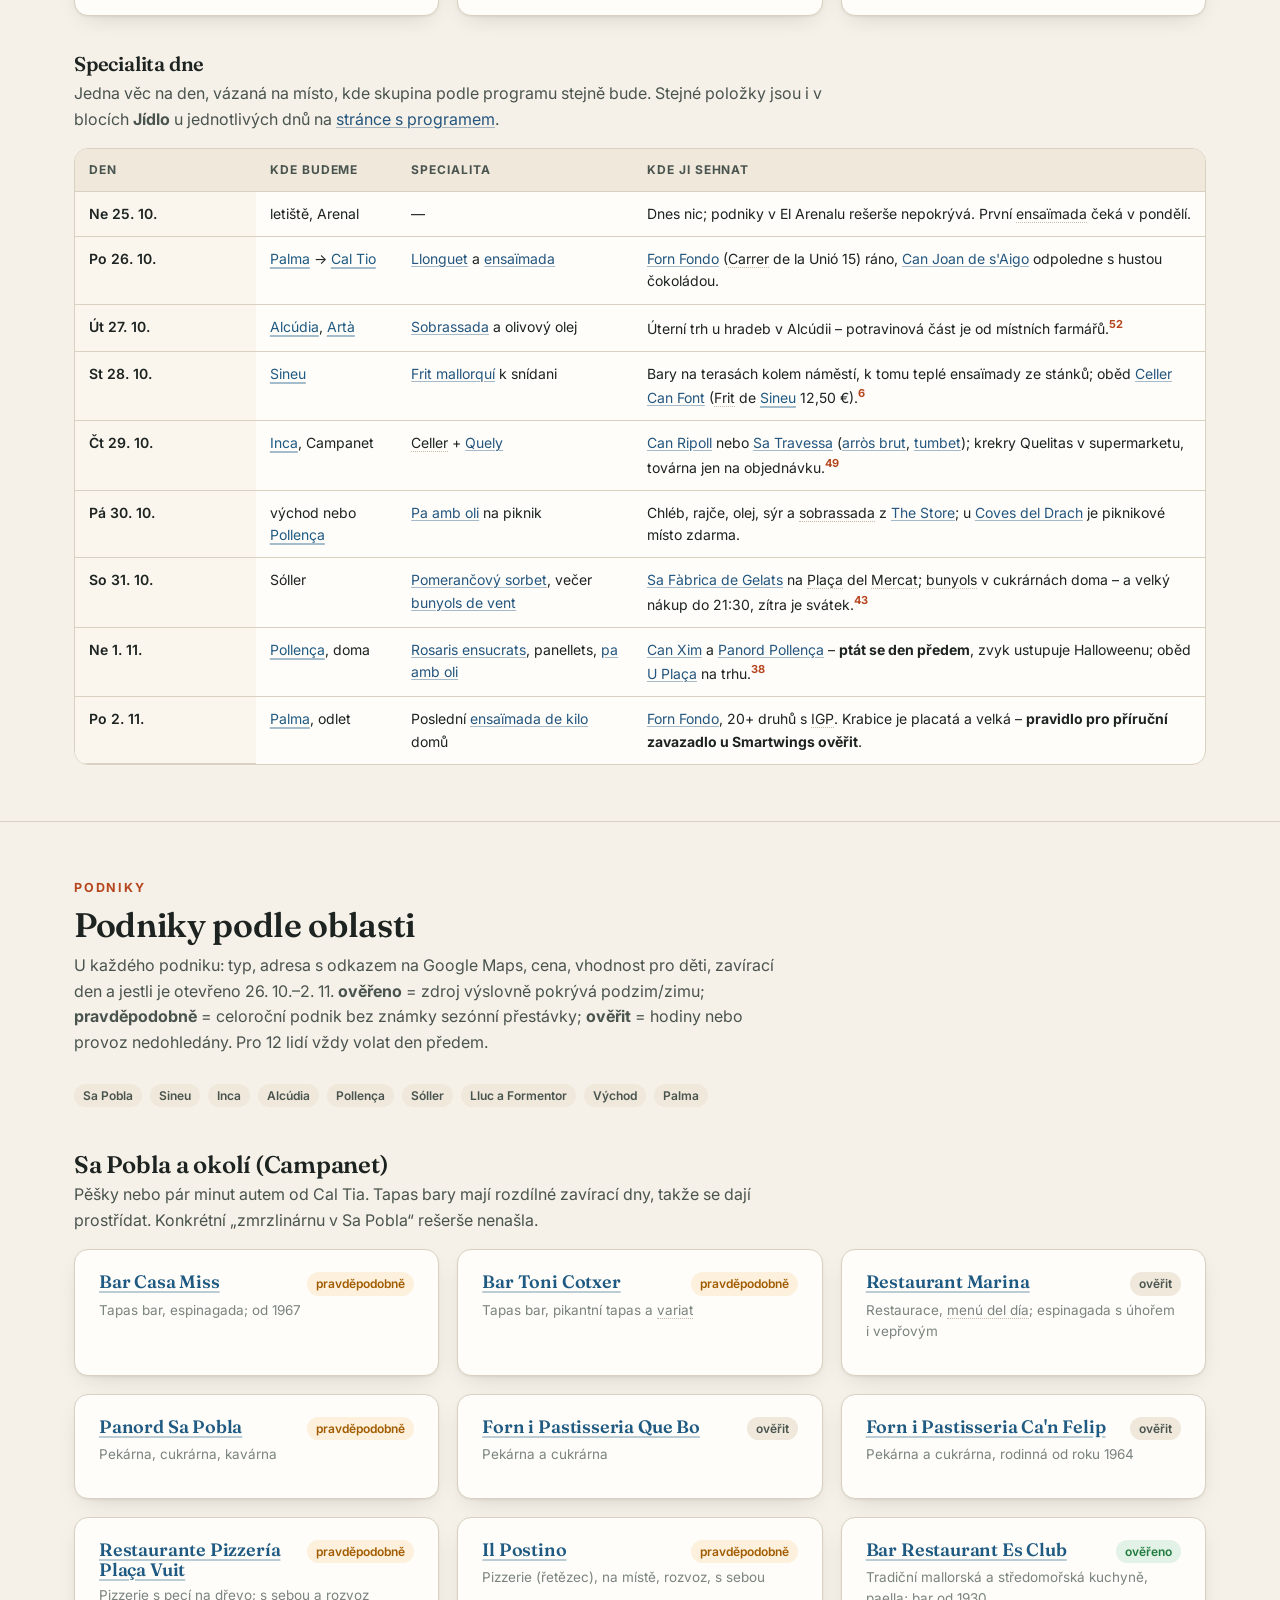
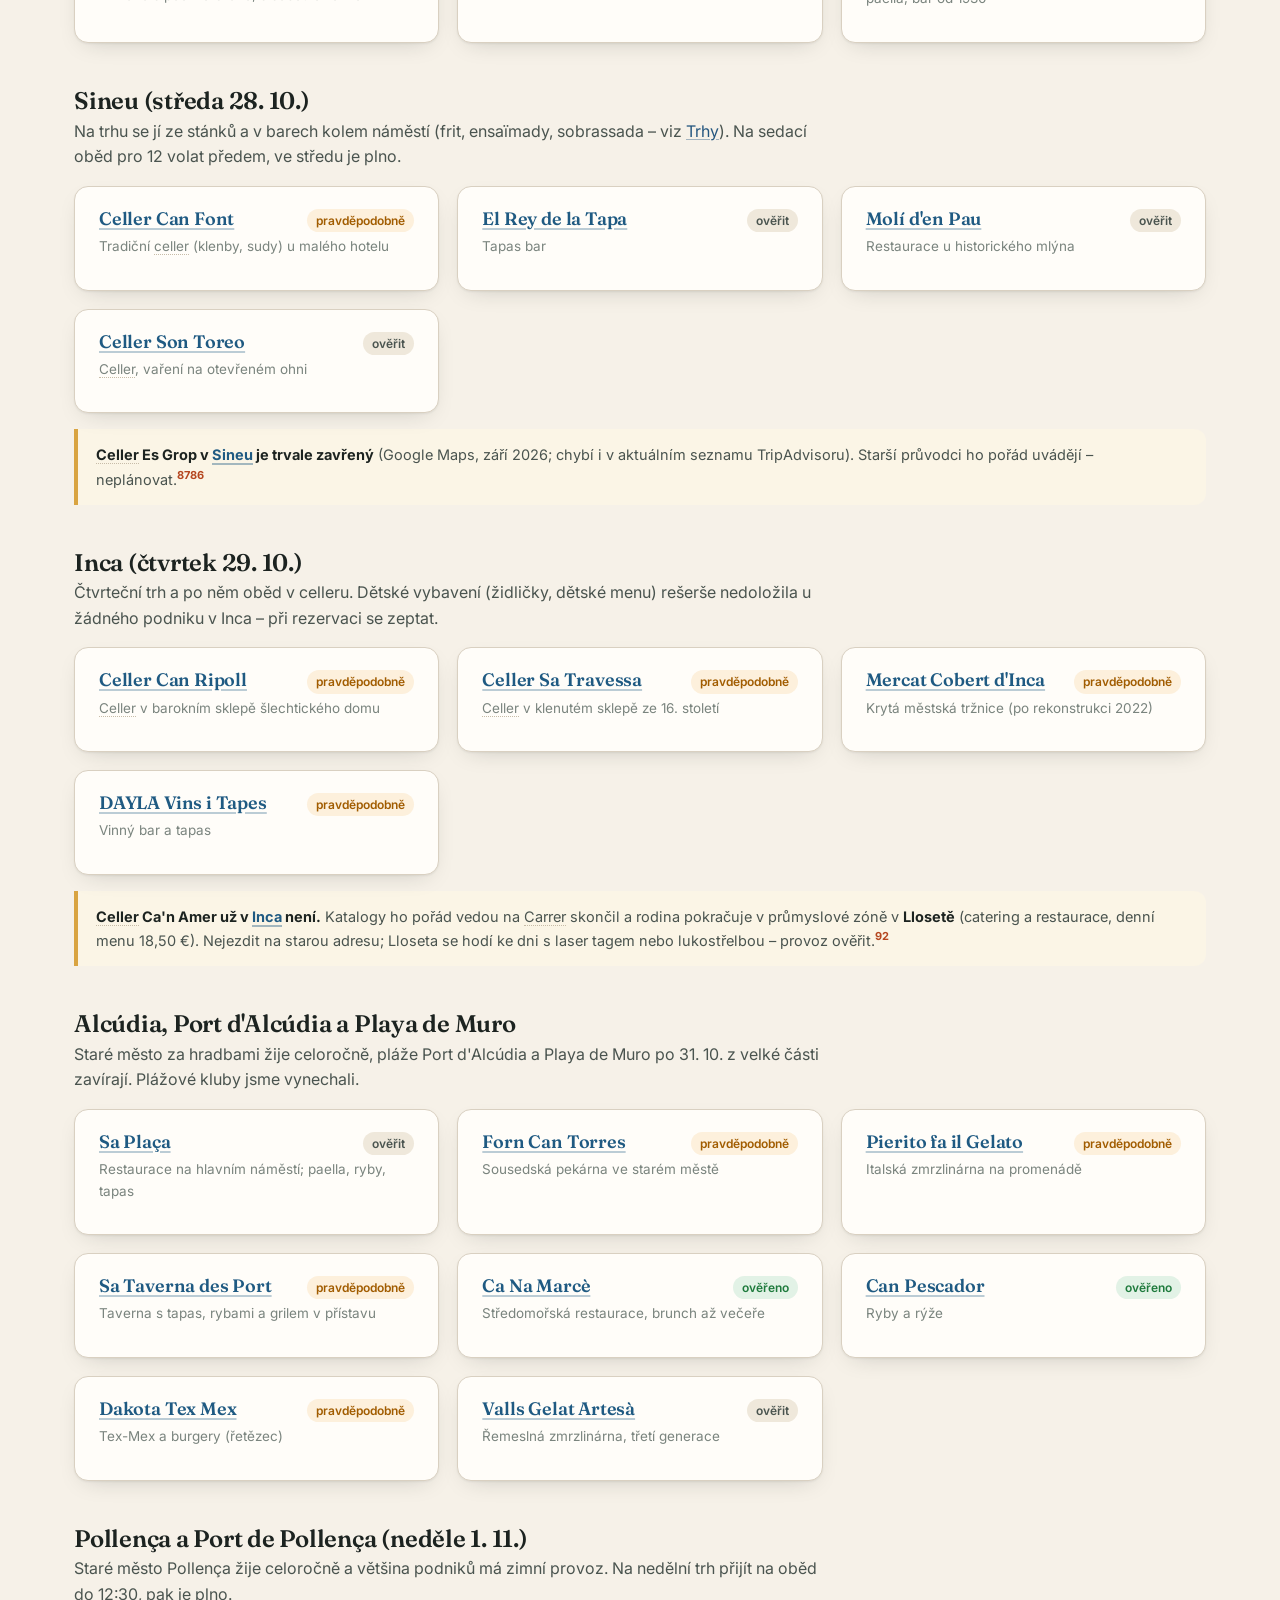
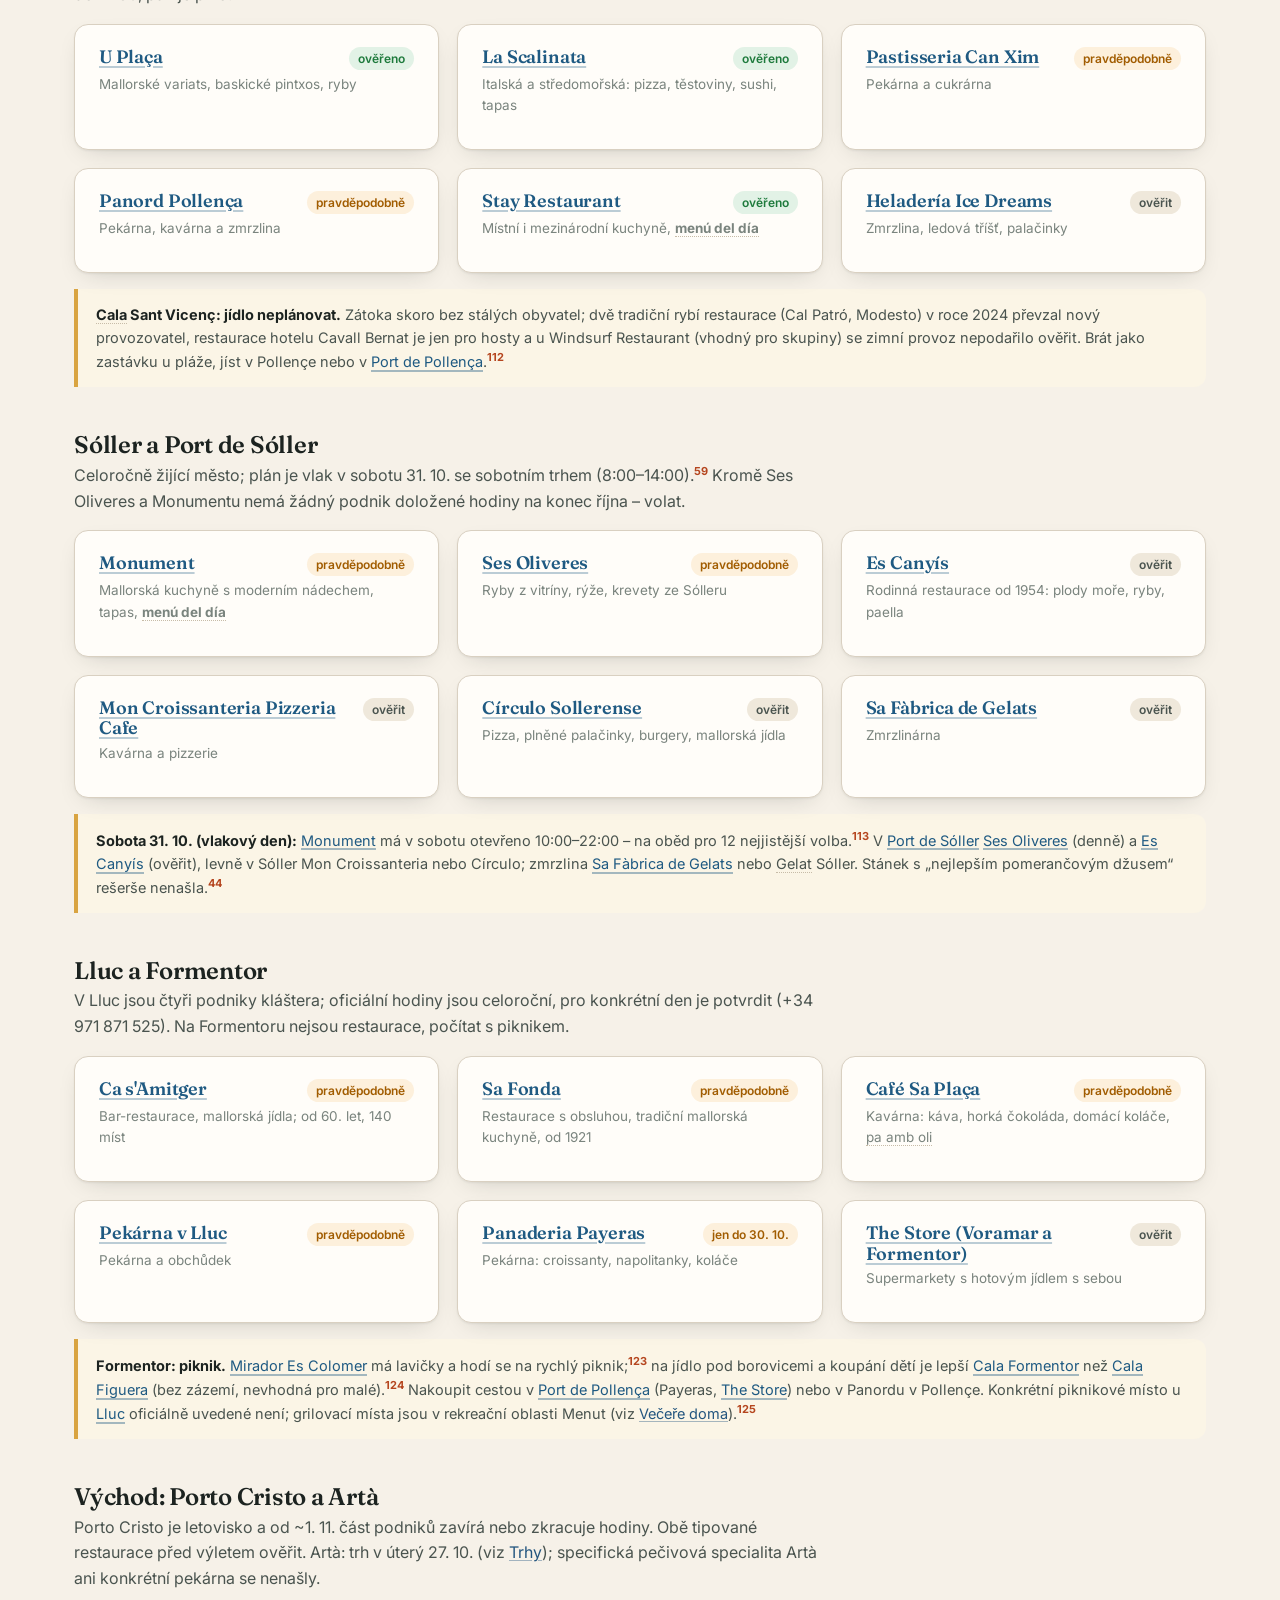
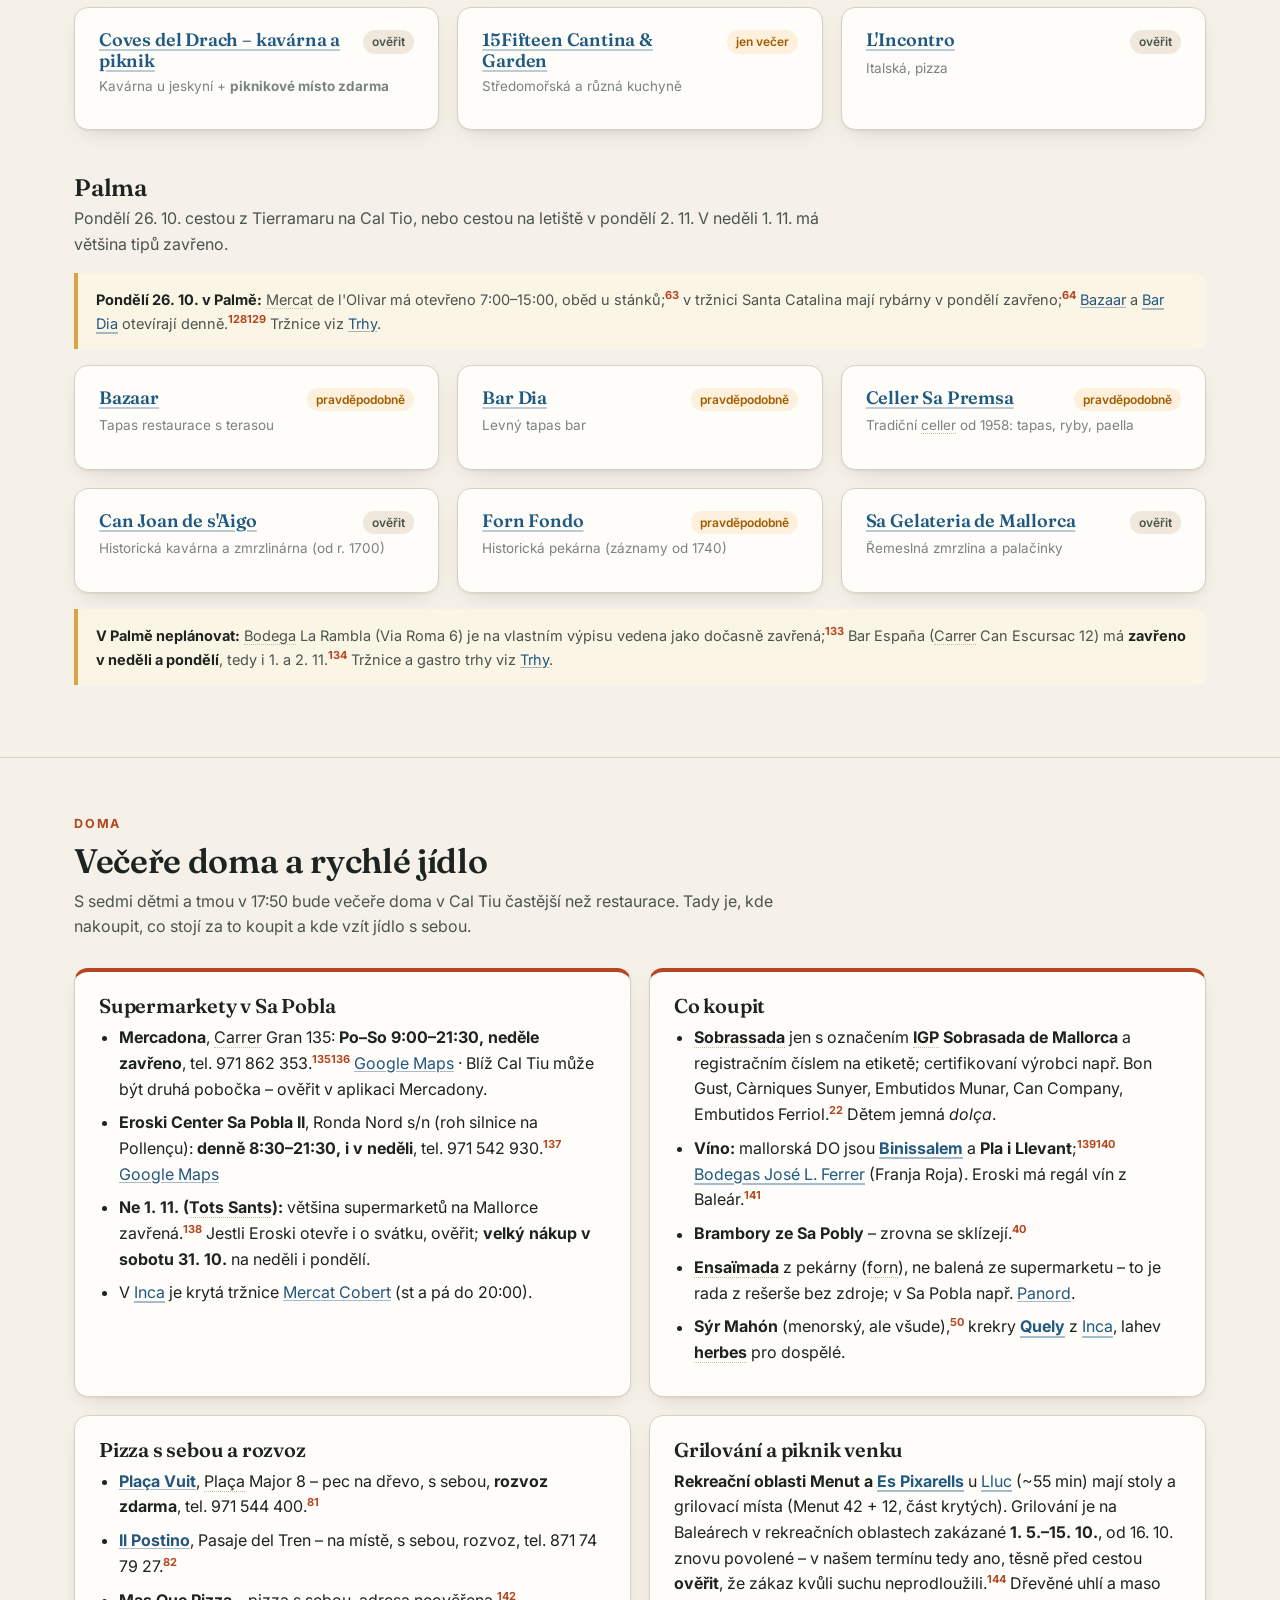
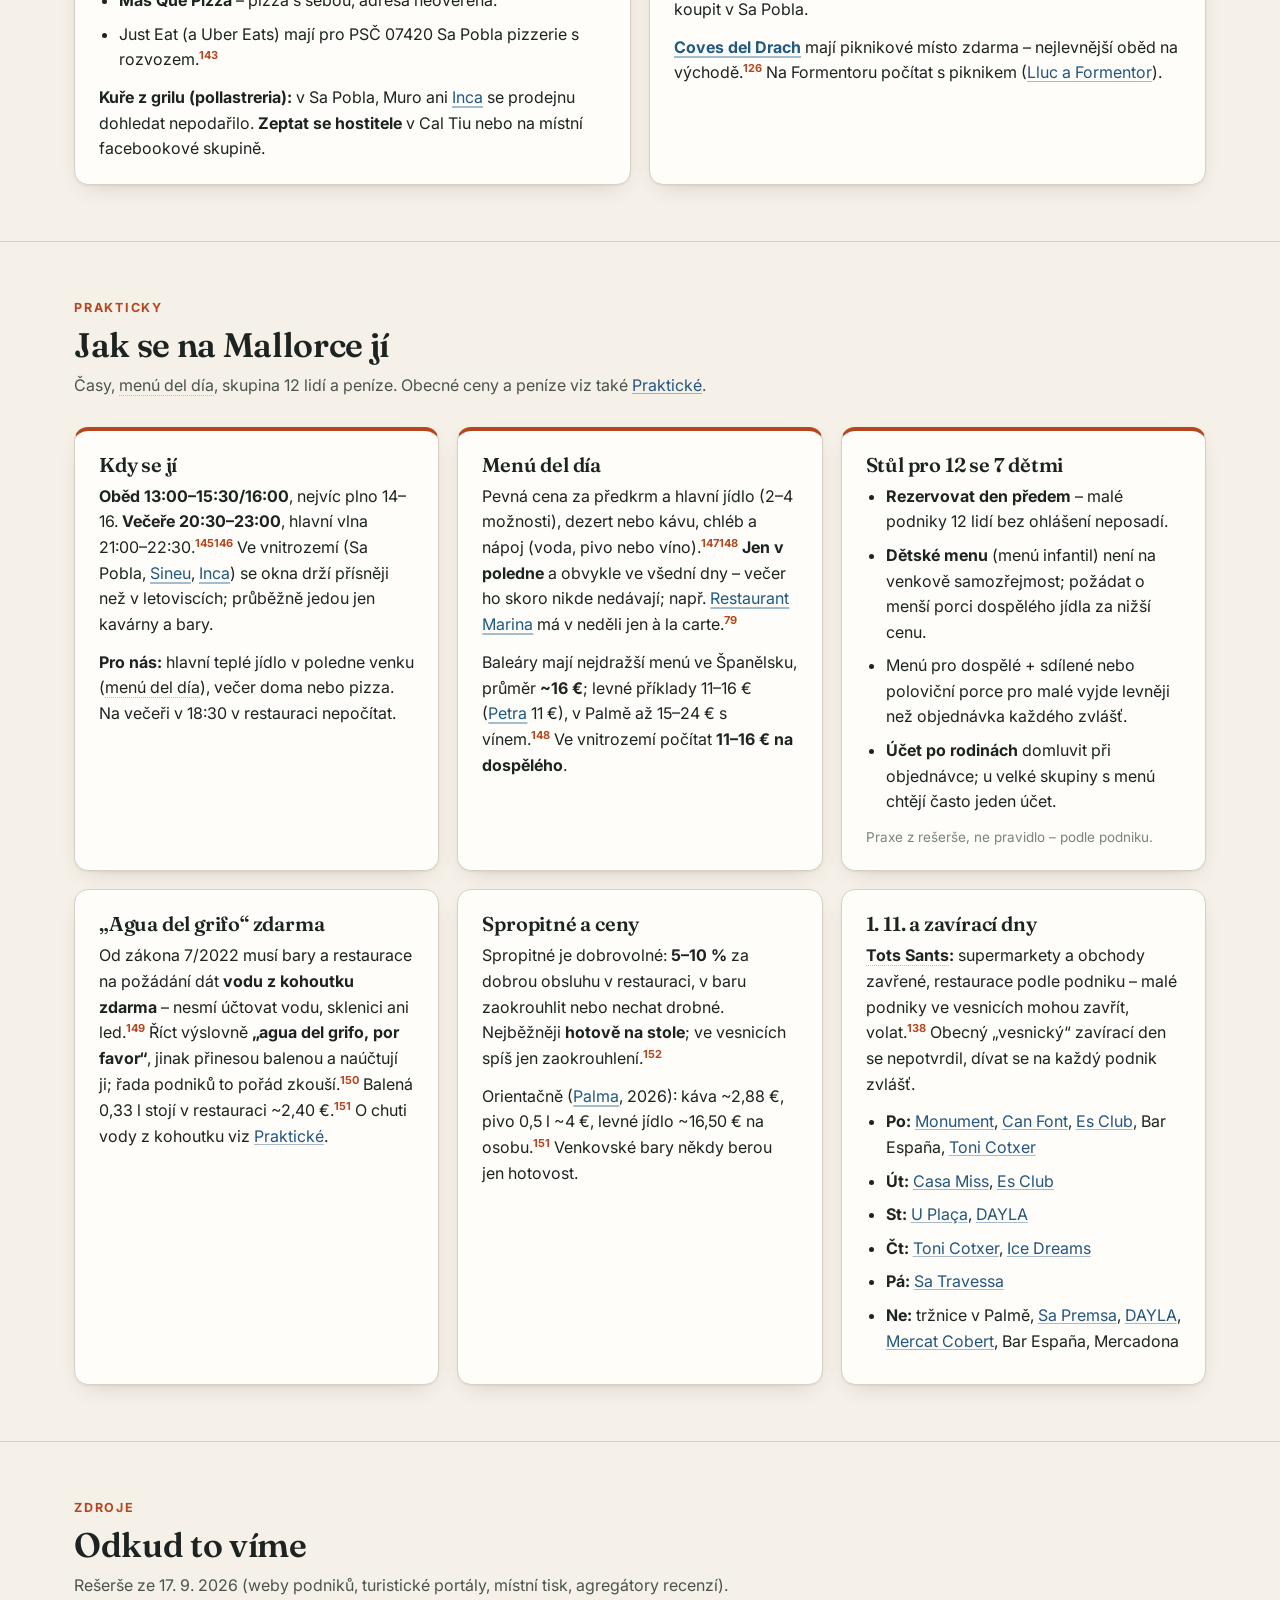
==== commit 0adce0fb: "docs: full read-through against the current planning state – remove leftovers of the search phase (b" ====
--- a/jidlo.html
+++ b/jidlo.html
@@ -63,7 +63,7 @@
   <div class="wrap">
     <div class="eyebrow">Jídlo · 26. 10. – 2. 11. 2026 · 12 lidí · základna Sa Pobla</div>
     <h1>Kde jíst – dobře<br><em>a za rozumné peníze</em></h1>
-    <p class="lead">Místní speciality včetně podivností, trhy, které padnou do našeho týdne, podniky podle oblastí výletů se zavíracími dny a nákupy na večeře doma. Jen to, co má zdroj; kde zdroj chybí nebo je starý, je napsáno „ověřit“. Stav rešerše 14. 9. 2026.</p>
+    <p class="lead">Místní speciality včetně podivností, trhy, které padnou do našeho týdne, podniky podle oblastí výletů se zavíracími dny a nákupy na večeře doma. Jen to, co má zdroj; kde zdroj chybí nebo je starý, je napsáno „ověřit“. Stav podkladů 17. 9. 2026.</p>
     <div class="stats">
       <div class="stat"><b>11–16 €</b><span>menú del día ve vnitrozemí</span></div>
       <div class="stat"><b>13–15:30</b><span>obvyklý oběd</span></div>
@@ -313,7 +313,7 @@
       <div>
         <span class="kicker">Gastroturistika</span>
         <h2>Za jídlem k výrobci</h2>
-        <p>Místa, kde se dá vidět, jak jídlo vzniká, a hned to ochutnat: dvě olejárny, vinařství, tržnice a pekárny se třemi sty lety historie. U každé karty: co to je, jak to snesou děti, kdy se to v našem týdnu hodí, dojezd z Cal Tia, cena a jestli je provoz <b>ověřený</b>, nebo se musí <b>ověřit</b>. Tři věci se vyřadily: <b>kozí sýrárna u Pollençe</b> (35 € na osobu, pro dvanáct ~420 €, skupina ji 15. 9. zamítla jako příliš drahou), <b>Quely</b> bere jen skupiny od ~20 osob a sklárna <b>Gordiola</b> sem nepatří, to není jídlo.</p>
+        <p>Místa, kde se dá vidět, jak jídlo vzniká, a hned to ochutnat: dvě olejárny, vinařství, tržnice a pekárny se třemi sty lety historie. U každé karty: co to je, jak to snesou děti, kdy se to v našem týdnu hodí, dojezd z Cal Tia, cena a jestli je provoz <b>ověřený</b>, nebo se musí <b>ověřit</b>. Tři věci se vyřadily: <b>kozí sýrárna u Pollençe</b> (skupina ji zamítla), <b>Quely</b> bere jen skupiny od ~20 osob a sklárna <b>Gordiola</b> sem nepatří, to není jídlo.</p>
         <div class="area-jump"><a class="pill neutral" href="#g-tafona-caimari">Olejárny</a> <a class="pill neutral" href="#g-ferrer">Vinařství</a> <a class="pill neutral" href="#g-sineu-snidane">Trhy a cellery</a> <a class="pill neutral" href="#g-can-joan">Historické podniky</a> <a class="pill neutral" href="#specialita-dne">Specialita dne</a></div>
       </div>
     </div>
@@ -423,7 +423,7 @@
     <div class="area-jump"><a class="pill neutral" href="#jidlo-sa-pobla">Sa Pobla</a> <a class="pill neutral" href="#jidlo-sineu">Sineu</a> <a class="pill neutral" href="#jidlo-inca">Inca</a> <a class="pill neutral" href="#jidlo-alcudia">Alcúdia</a> <a class="pill neutral" href="#jidlo-pollenca">Pollença</a> <a class="pill neutral" href="#jidlo-soller">Sóller</a> <a class="pill neutral" href="#jidlo-lluc">Lluc a Formentor</a> <a class="pill neutral" href="#jidlo-vychod">Východ</a> <a class="pill neutral" href="#jidlo-palma">Palma</a></div>
     <div class="area" id="jidlo-sa-pobla">
       <h3>Sa Pobla a okolí (Campanet)</h3>
-      <p class="lead-area">Pěšky nebo pár minut autem od Cal Tia. Tapas bary mají rozdílné zavírací dny, takže se dají prostřídat. Konkrétní „zmrzlinárnu v Sa Pobla“ ani prodejnu kuřat z grilu rešerše nenašla.</p>
+      <p class="lead-area">Pěšky nebo pár minut autem od Cal Tia. Tapas bary mají rozdílné zavírací dny, takže se dají prostřídat. Konkrétní „zmrzlinárnu v Sa Pobla“ rešerše nenašla.</p>
       <div class="grid c3">
       <article class="card venue" id="v-casa-miss">
         <div class="vh"><h4>Bar Casa Miss</h4><span class="pill warn">pravděpodobně</span></div>
@@ -749,7 +749,7 @@
     </div>
     <div class="area" id="jidlo-pollenca">
       <h3>Pollença a Port de Pollença (neděle 1. 11.)</h3>
-      <p class="lead-area">Staré město Pollença žije celoročně. Zdrojem zimního provozu je místní fórum se seznamem podniků otevřených v zimě 2025/26. Na nedělní trh přijít na oběd do 12:30, pak je plno.</p>
+      <p class="lead-area">Staré město Pollença žije celoročně a většina podniků má zimní provoz. Na nedělní trh přijít na oběd do 12:30, pak je plno.</p>
       <div class="grid c3">
       <article class="card venue" id="v-u-placa">
         <div class="vh"><h4>U Plaça</h4><span class="pill ok">ověřeno</span></div>
@@ -903,7 +903,7 @@
         <p class="why">Stálý obchod na náměstí, ne plážový kiosk; výrobna v průmyslové zóně je jen na prohlídky. Tel. +34 971 638 839.<sup class="cite"><a href="#src-118">118</a></sup></p>
       </article>
       </div>
-      <div class="callout" style="margin-top:16px"><b>Sobota 31. 10. (vlakový den):</b> Monument má v sobotu otevřeno 10:00–22:00 – na oběd pro 12 nejjistější volba.<sup class="cite"><a href="#src-113">113</a></sup> V Port de Sóller Ses Oliveres (denně) a Es Canyís (ověřit), levně v Sóller Mon Croissanteria nebo Círculo; zmrzlina Sa Fàbrica de Gelats nebo Gelat Sóller. Stánek s „nejlepším pomerančovým džusem“ rešerše nenašla a pomeranče se sklízejí až od listopadu.<sup class="cite"><a href="#src-44">44</a></sup></div>
+      <div class="callout" style="margin-top:16px"><b>Sobota 31. 10. (vlakový den):</b> Monument má v sobotu otevřeno 10:00–22:00 – na oběd pro 12 nejjistější volba.<sup class="cite"><a href="#src-113">113</a></sup> V Port de Sóller Ses Oliveres (denně) a Es Canyís (ověřit), levně v Sóller Mon Croissanteria nebo Círculo; zmrzlina Sa Fàbrica de Gelats nebo Gelat Sóller. Stánek s „nejlepším pomerančovým džusem“ rešerše nenašla.<sup class="cite"><a href="#src-44">44</a></sup></div>
     </div>
     <div class="area" id="jidlo-lluc">
       <h3>Lluc a Formentor</h3>
@@ -986,7 +986,7 @@
     </div>
     <div class="area" id="jidlo-vychod">
       <h3>Východ: Porto Cristo a Artà</h3>
-      <p class="lead-area">Porto Cristo je letovisko a od ~1. 11. část podniků zavírá nebo zkracuje hodiny. Obě tipované restaurace jsou z agregátoru – před výletem ověřit. Artà: trh v úterý 27. 10. (viz <a href="#trhy">Trhy</a>); specifická pečivová specialita Artà ani konkrétní pekárna se nenašly.</p>
+      <p class="lead-area">Porto Cristo je letovisko a od ~1. 11. část podniků zavírá nebo zkracuje hodiny. Obě tipované restaurace před výletem ověřit. Artà: trh v úterý 27. 10. (viz <a href="#trhy">Trhy</a>); specifická pečivová specialita Artà ani konkrétní pekárna se nenašly.</p>
       <div class="grid c3">
       <article class="card venue" id="v-drach-picnic">
         <div class="vh"><h4>Coves del Drach – kavárna a piknik</h4><span class="pill neutral">ověřit</span></div>
@@ -1029,7 +1029,7 @@
     <div class="area" id="jidlo-palma">
       <h3>Palma</h3>
       <p class="lead-area">Pondělí 26. 10. cestou z Tierramaru na Cal Tio, nebo cestou na letiště v pondělí 2. 11. V neděli 1. 11. má většina tipů zavřeno.</p>
-      <div class="callout" style="margin:0 0 16px"><b>Pondělí 26. 10. v Palmě:</b> Mercat de l'Olivar má otevřeno 7:00–15:00, oběd u stánků;<sup class="cite"><a href="#src-63">63</a></sup> v tržnici Santa Catalina mají rybárny v pondělí zavřeno;<sup class="cite"><a href="#src-64">64</a></sup> Bar España má v pondělí zavřeno;<sup class="cite"><a href="#src-134">134</a></sup> <a href="#v-bazaar">Bazaar</a> a Bar Dia otevírají denně.<sup class="cite"><a href="#src-128">128</a></sup><sup class="cite"><a href="#src-129">129</a></sup> Tržnice viz <a href="#trhy-palma">Trhy</a>.</div>
+      <div class="callout" style="margin:0 0 16px"><b>Pondělí 26. 10. v Palmě:</b> Mercat de l'Olivar má otevřeno 7:00–15:00, oběd u stánků;<sup class="cite"><a href="#src-63">63</a></sup> v tržnici Santa Catalina mají rybárny v pondělí zavřeno;<sup class="cite"><a href="#src-64">64</a></sup> <a href="#v-bazaar">Bazaar</a> a Bar Dia otevírají denně.<sup class="cite"><a href="#src-128">128</a></sup><sup class="cite"><a href="#src-129">129</a></sup> Tržnice viz <a href="#trhy-palma">Trhy</a>.</div>
       <div class="grid c3">
       <article class="card venue" id="v-bazaar">
         <div class="vh"><h4>Bazaar</h4><span class="pill warn">pravděpodobně</span></div>
@@ -1121,7 +1121,7 @@
       <div class="card accent">
         <h3>Supermarkety v Sa Pobla</h3>
         <ul>
-          <li><b>Mercadona</b>, Carrer Gran 135: <b>Po–So 9:00–21:30, neděle zavřeno</b>, tel. 971 862 353.<sup class="cite"><a href="#src-135">135</a></sup><sup class="cite"><a href="#src-136">136</a></sup> <a href="https://www.google.com/maps/search/?api=1&amp;query=Mercadona+Carrer+Gran+135+Sa+Pobla">Google Maps</a> · Na stránce <a href="prakticke.html#sa-pobla">Praktické</a> je uvedena Mercadona ~285 m od Cal Tia na jiné ulici – kterou pobočku máme blíž, ověřit v aplikaci Mercadony.</li>
+          <li><b>Mercadona</b>, Carrer Gran 135: <b>Po–So 9:00–21:30, neděle zavřeno</b>, tel. 971 862 353.<sup class="cite"><a href="#src-135">135</a></sup><sup class="cite"><a href="#src-136">136</a></sup> <a href="https://www.google.com/maps/search/?api=1&amp;query=Mercadona+Carrer+Gran+135+Sa+Pobla">Google Maps</a> · Blíž Cal Tiu může být druhá pobočka – ověřit v aplikaci Mercadony.</li>
           <li><b>Eroski Center Sa Pobla II</b>, Ronda Nord s/n (roh silnice na Pollençu): <b>denně 8:30–21:30, i v neděli</b>, tel. 971 542 930.<sup class="cite"><a href="#src-137">137</a></sup> <a href="https://www.google.com/maps/search/?api=1&amp;query=Eroski+Center+Sa+Pobla+II+Sa+Pobla">Google Maps</a></li>
           <li><b>Ne 1. 11. (Tots Sants):</b> většina supermarketů na Mallorce zavřená.<sup class="cite"><a href="#src-138">138</a></sup> Jestli Eroski otevře i o svátku, ověřit; <b>velký nákup v sobotu 31. 10.</b> na neděli i pondělí.</li>
           <li>V Inca je krytá tržnice <a href="#v-mercat-cobert">Mercat Cobert</a> (st a pá do 20:00).</li>
@@ -1216,7 +1216,7 @@
       <div>
         <span class="kicker">Zdroje</span>
         <h2>Odkud to víme</h2>
-        <p>Rešerše ze 14. 9. 2026 (weby podniků, turistické portály, místní tisk, agregátory recenzí). Otevírací doby a zavírací dny jsou týdenní vzorce, ne potvrzení pro konkrétní den v roce 2026 – před návštěvou větších plánů (hlavně stůl pro 12) volat. Kde je v textu „ověřit“, zdroj chybí, je starý nebo si zdroje odporují.</p>
+        <p>Rešerše ze 17. 9. 2026 (weby podniků, turistické portály, místní tisk, agregátory recenzí). Otevírací doby a zavírací dny jsou týdenní vzorce, ne potvrzení pro konkrétní den v roce 2026 – před návštěvou větších plánů (hlavně stůl pro 12) volat. Kde je v textu „ověřit“, zdroj chybí, je starý nebo si zdroje odporují.</p>
       </div>
     </div>
     <ol>
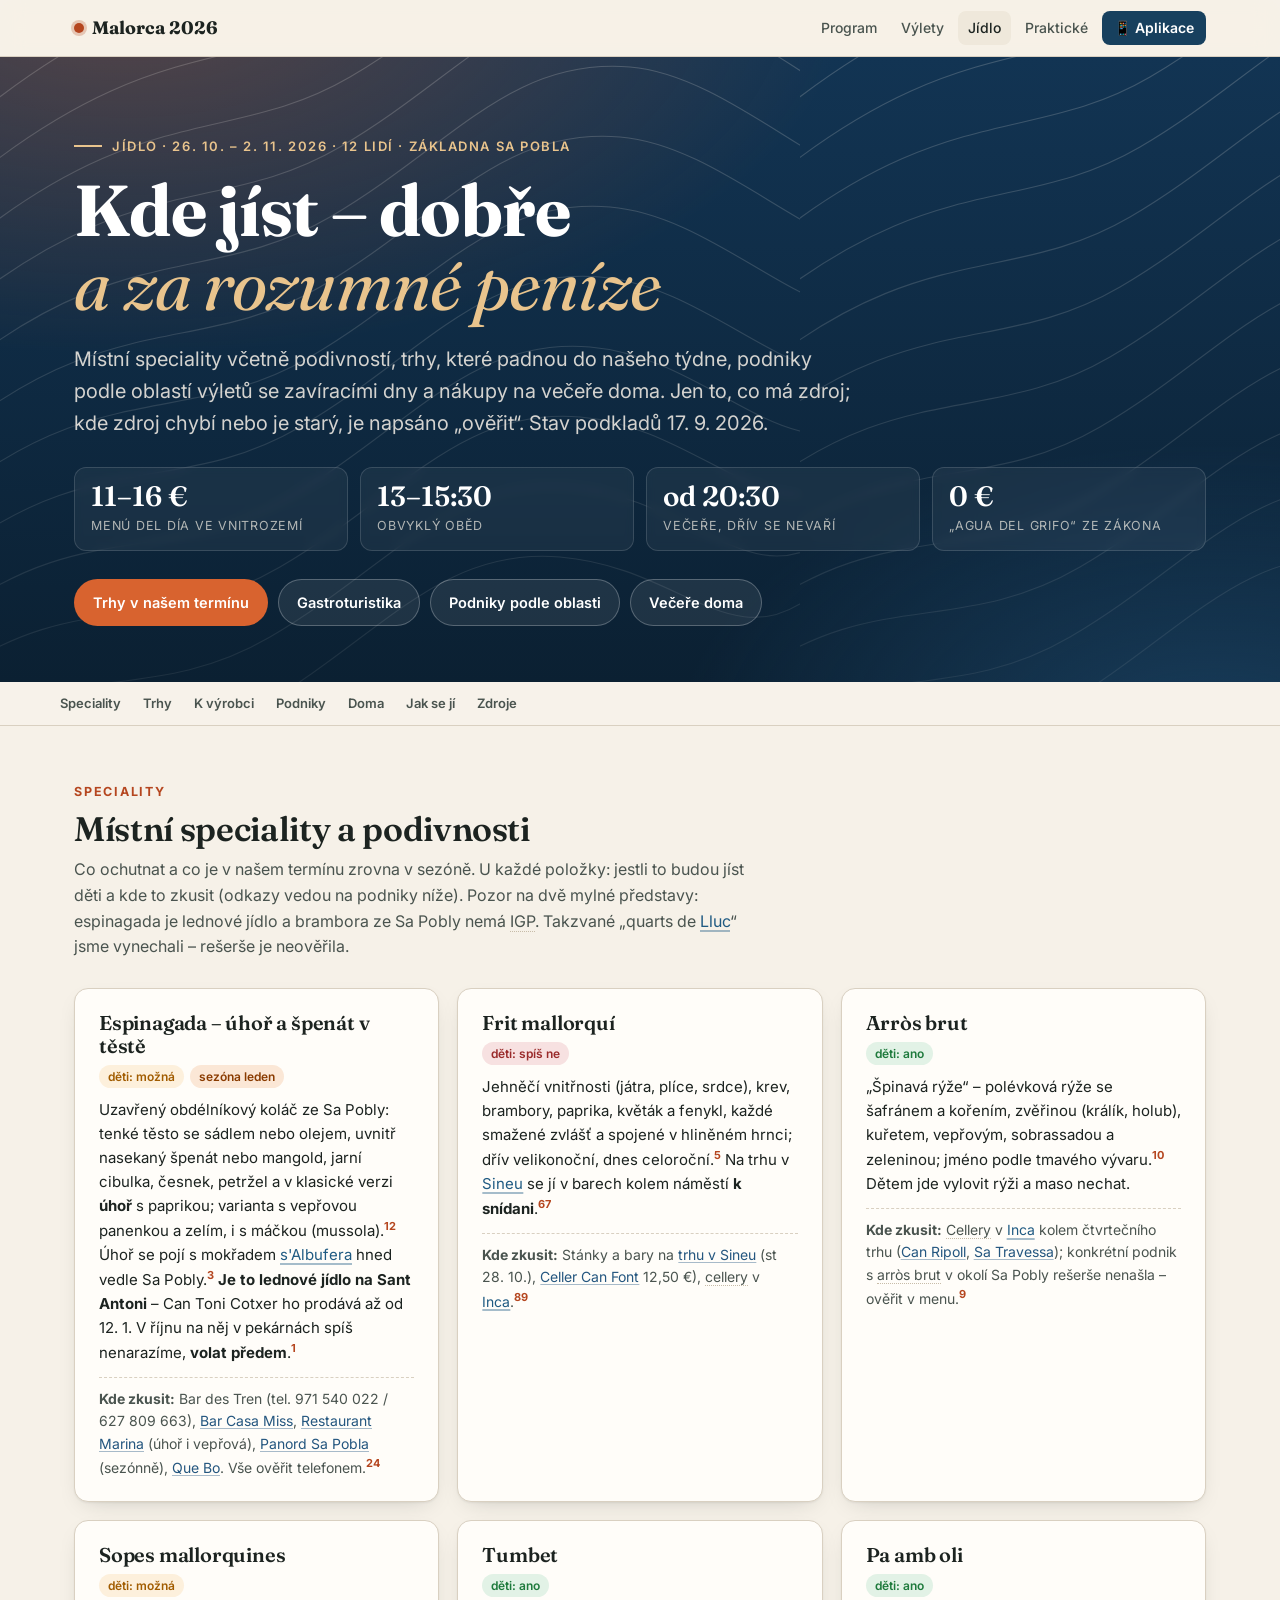
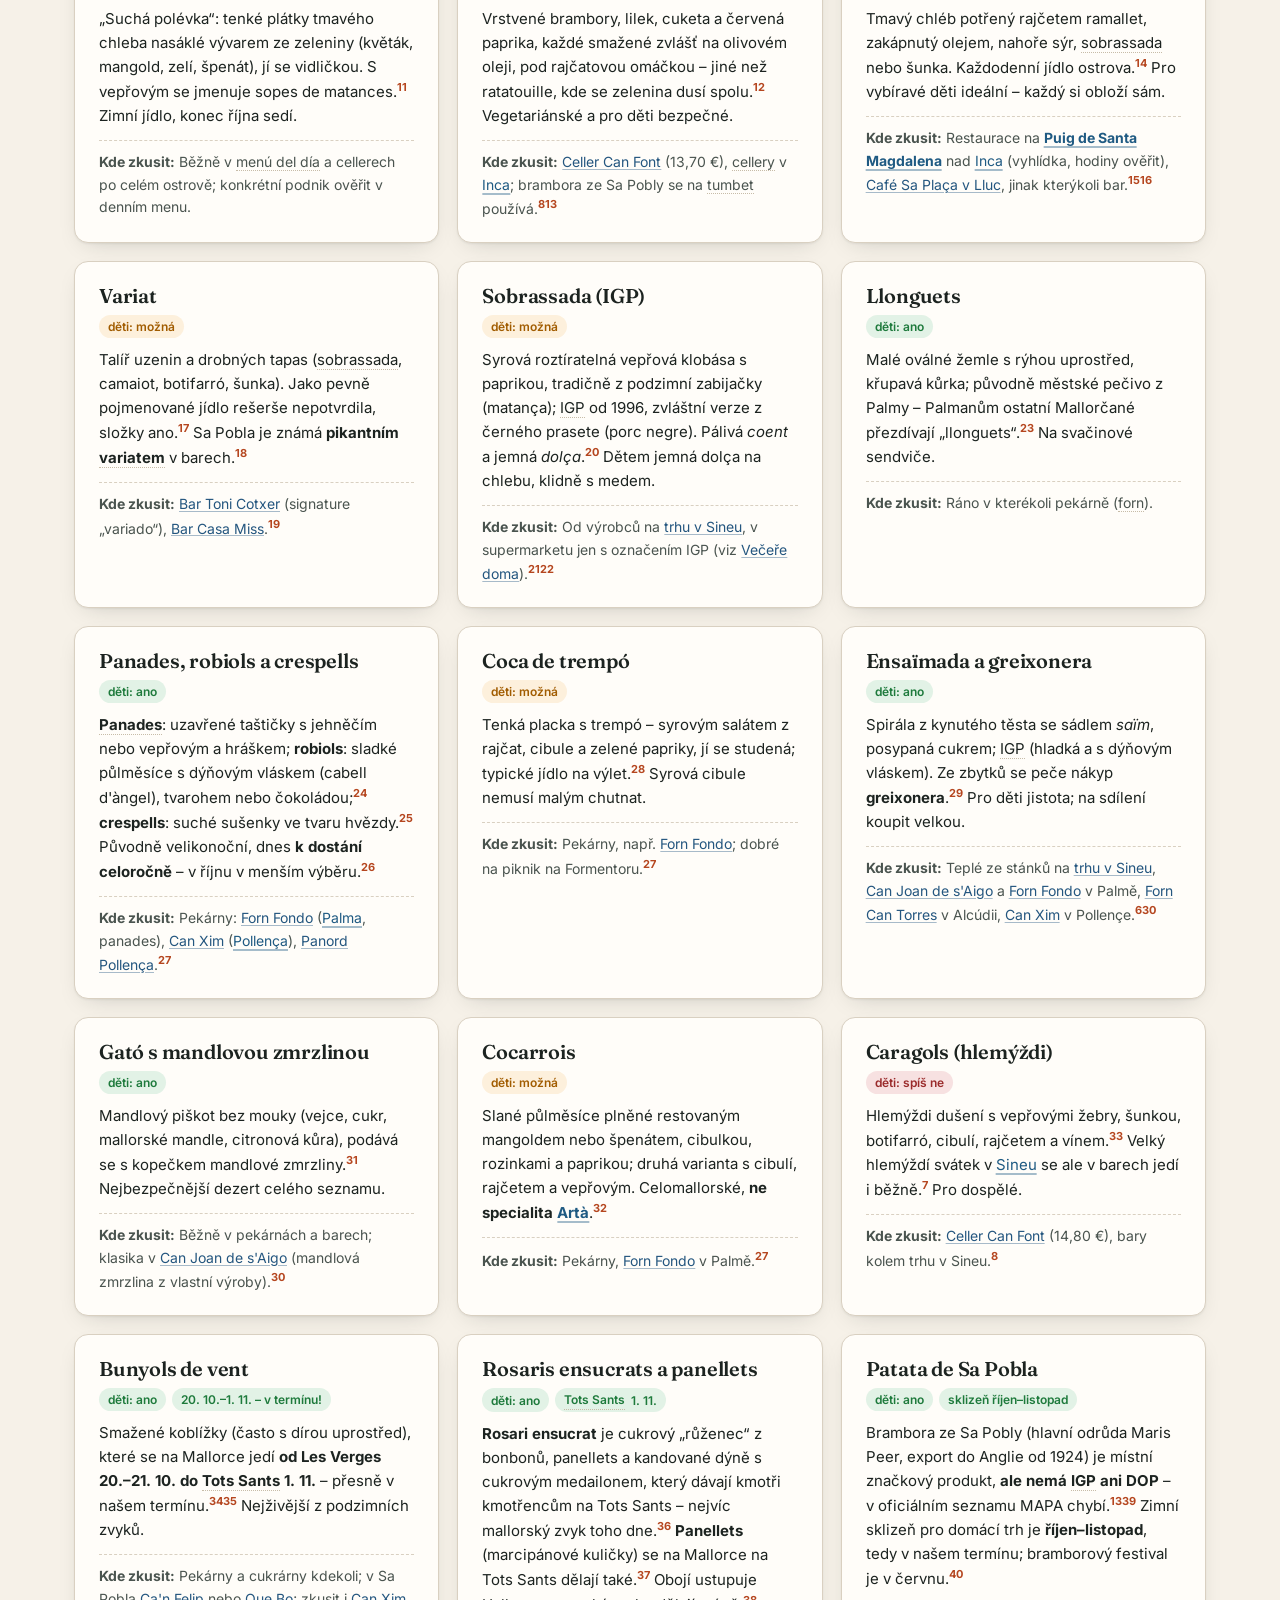
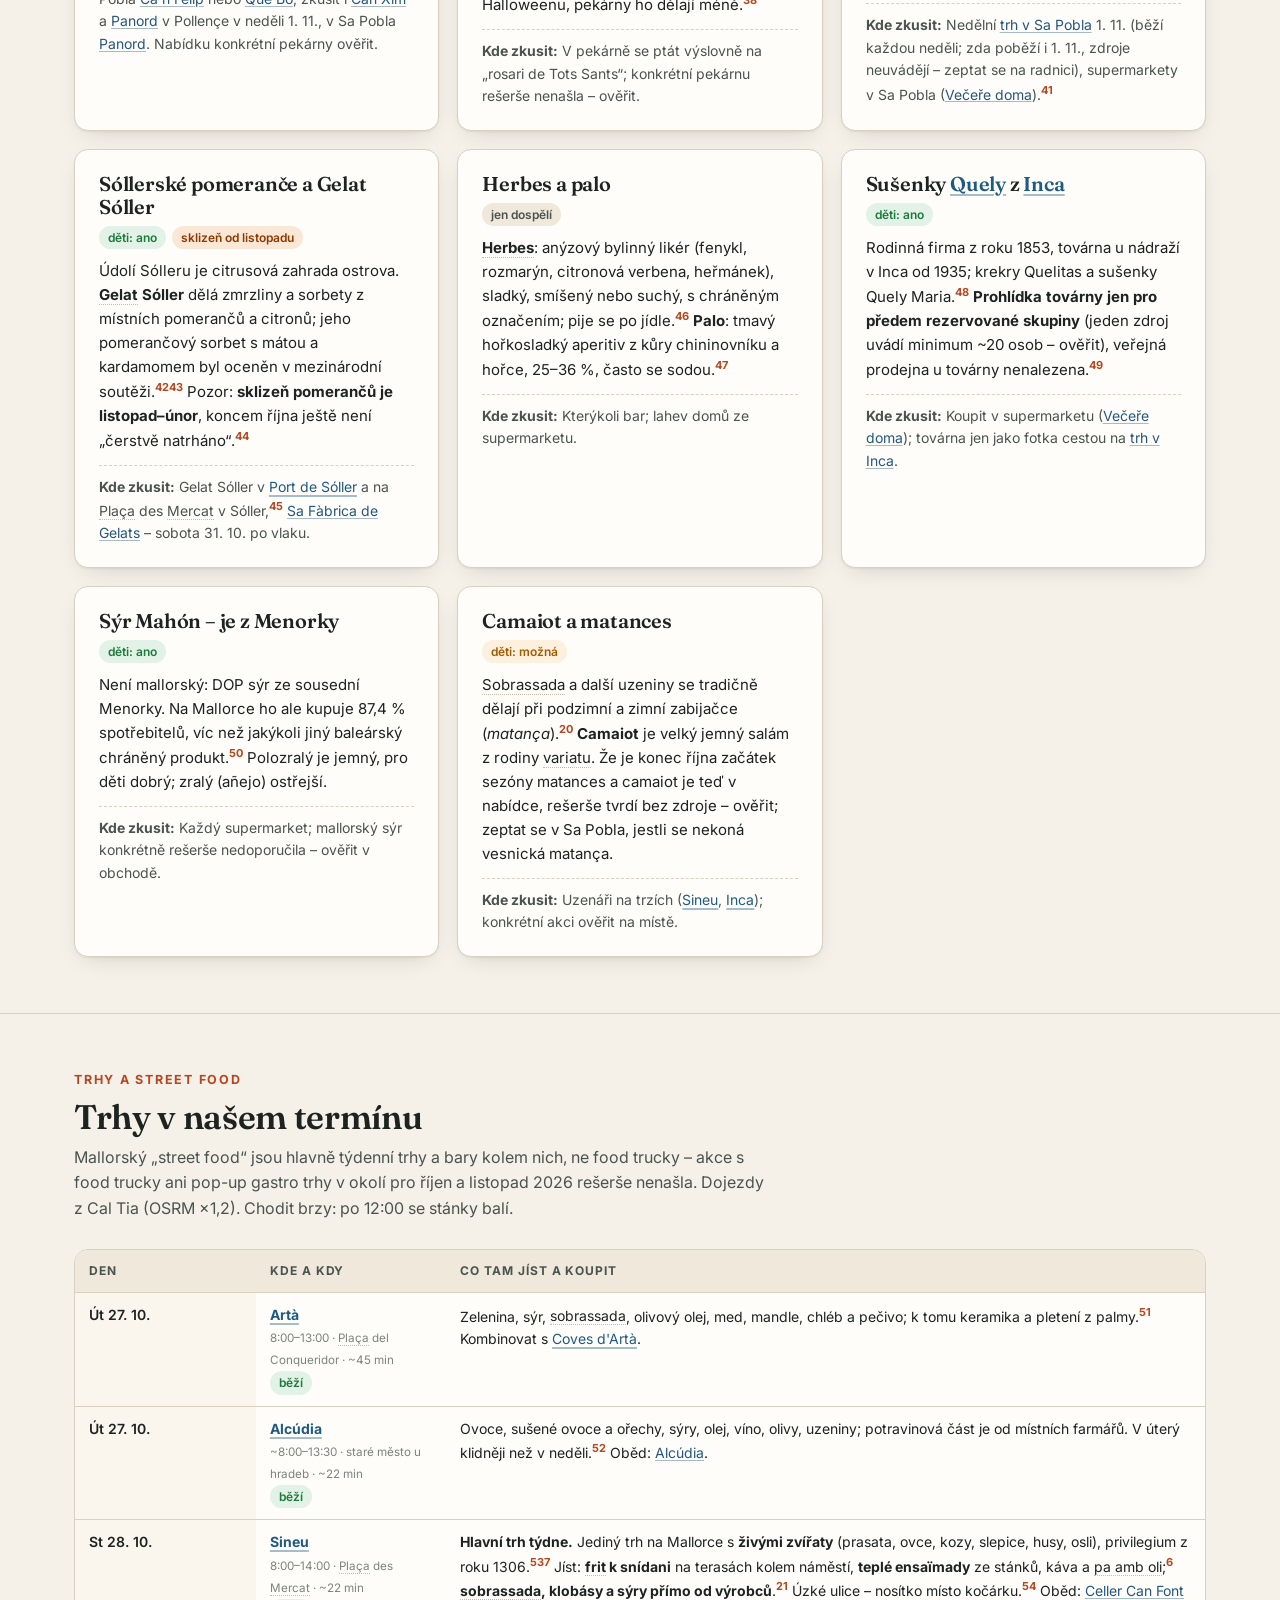
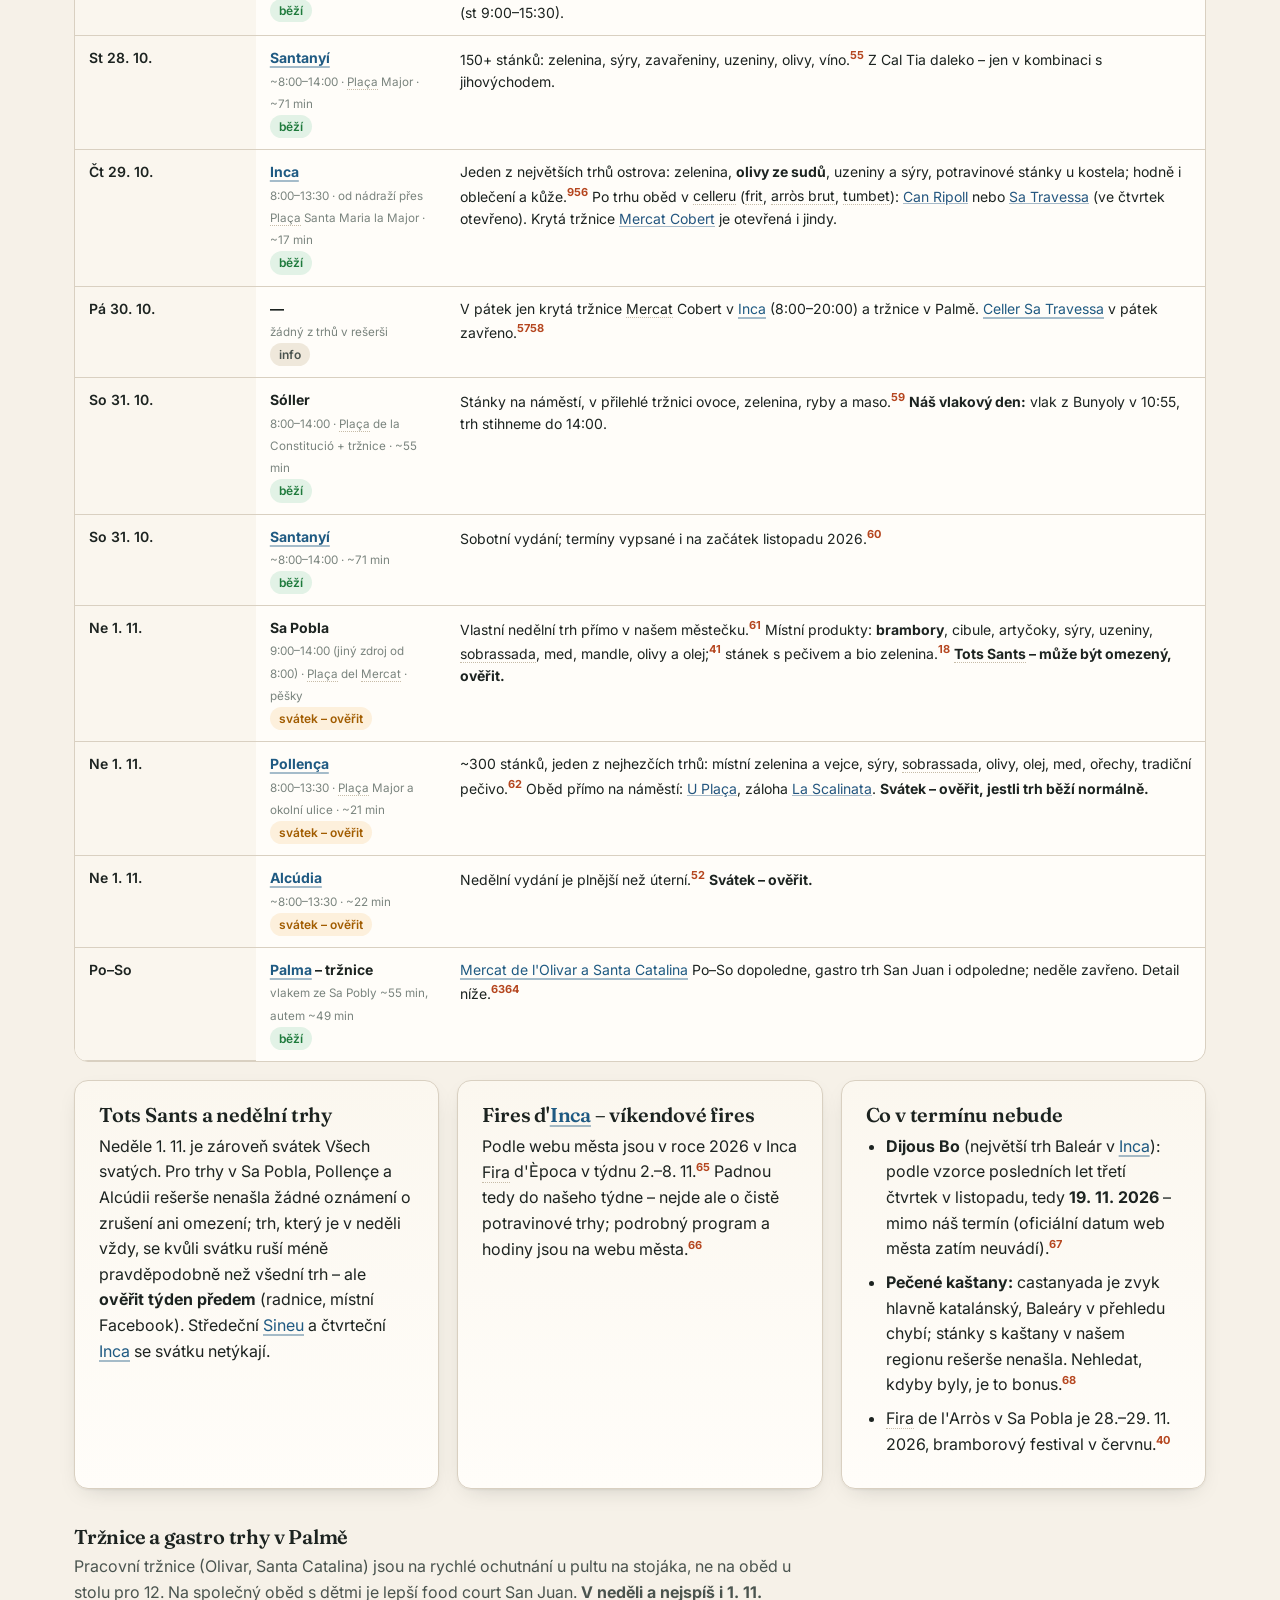
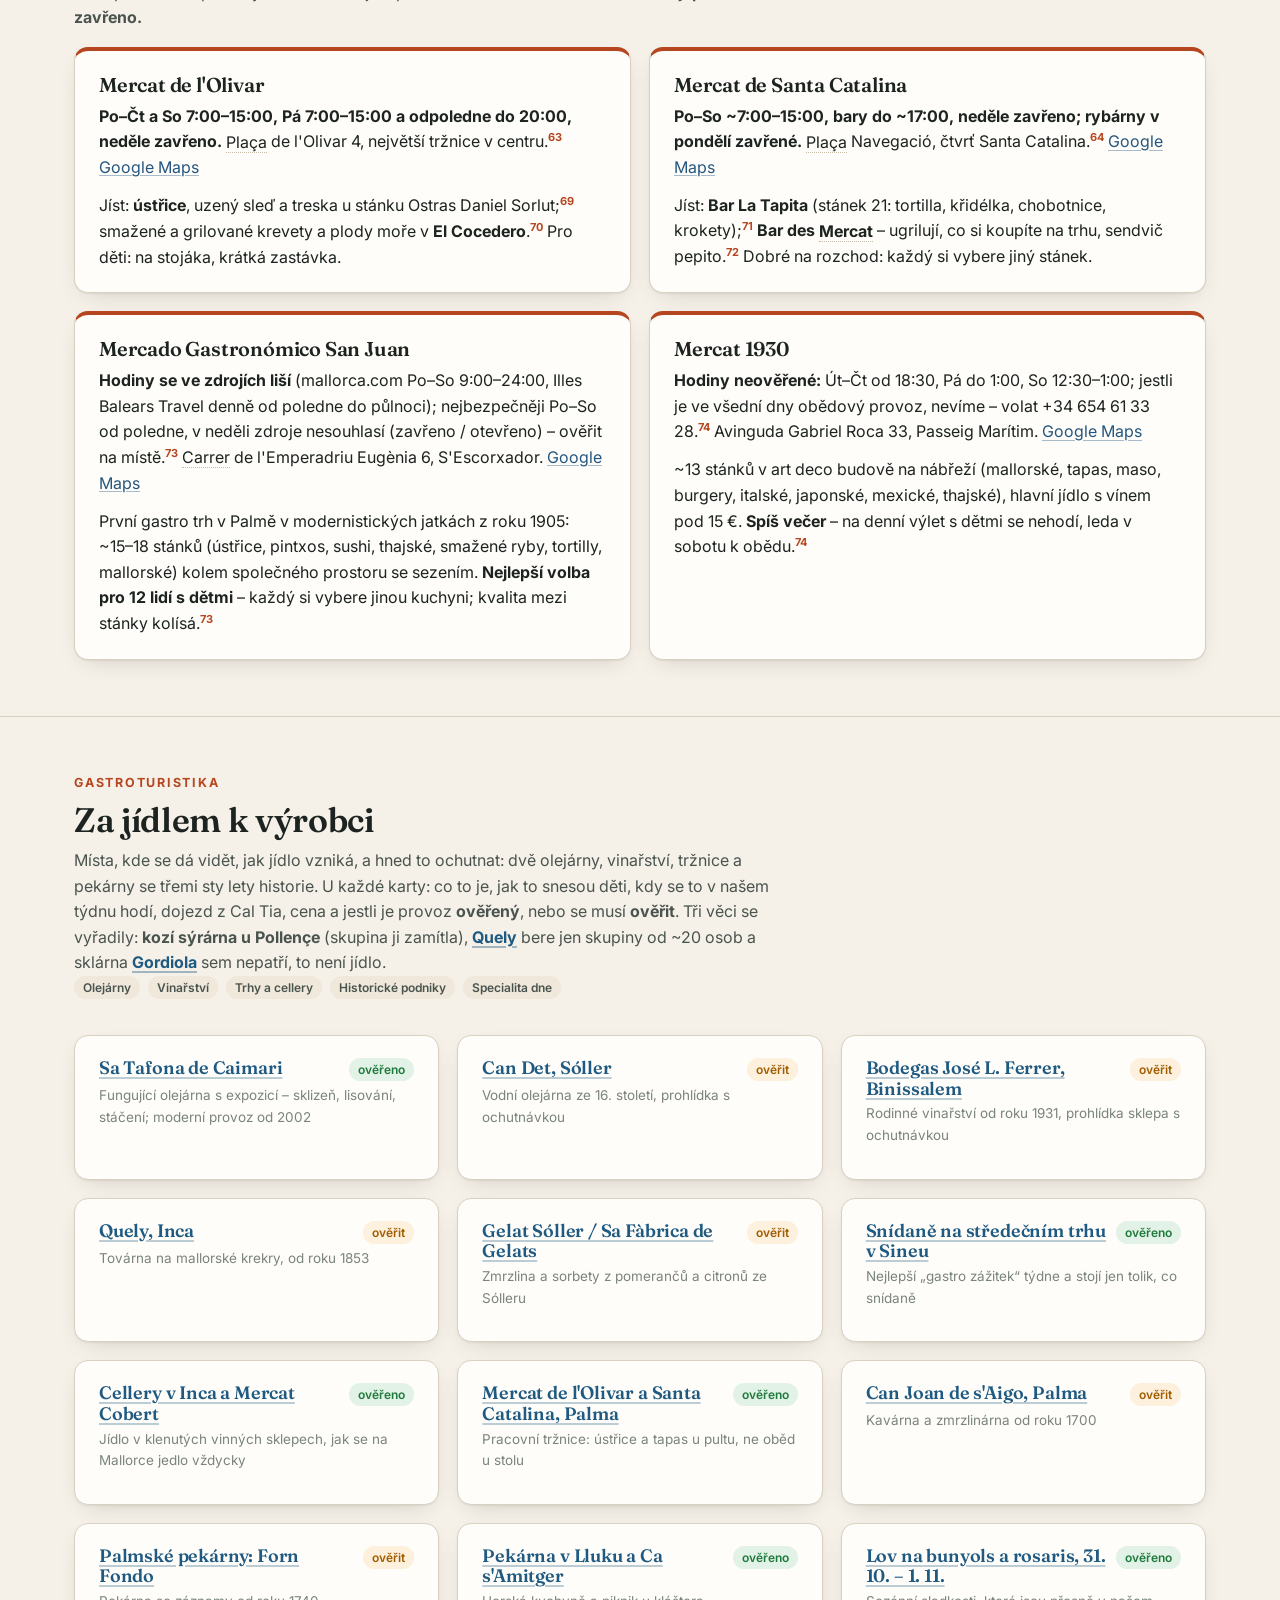
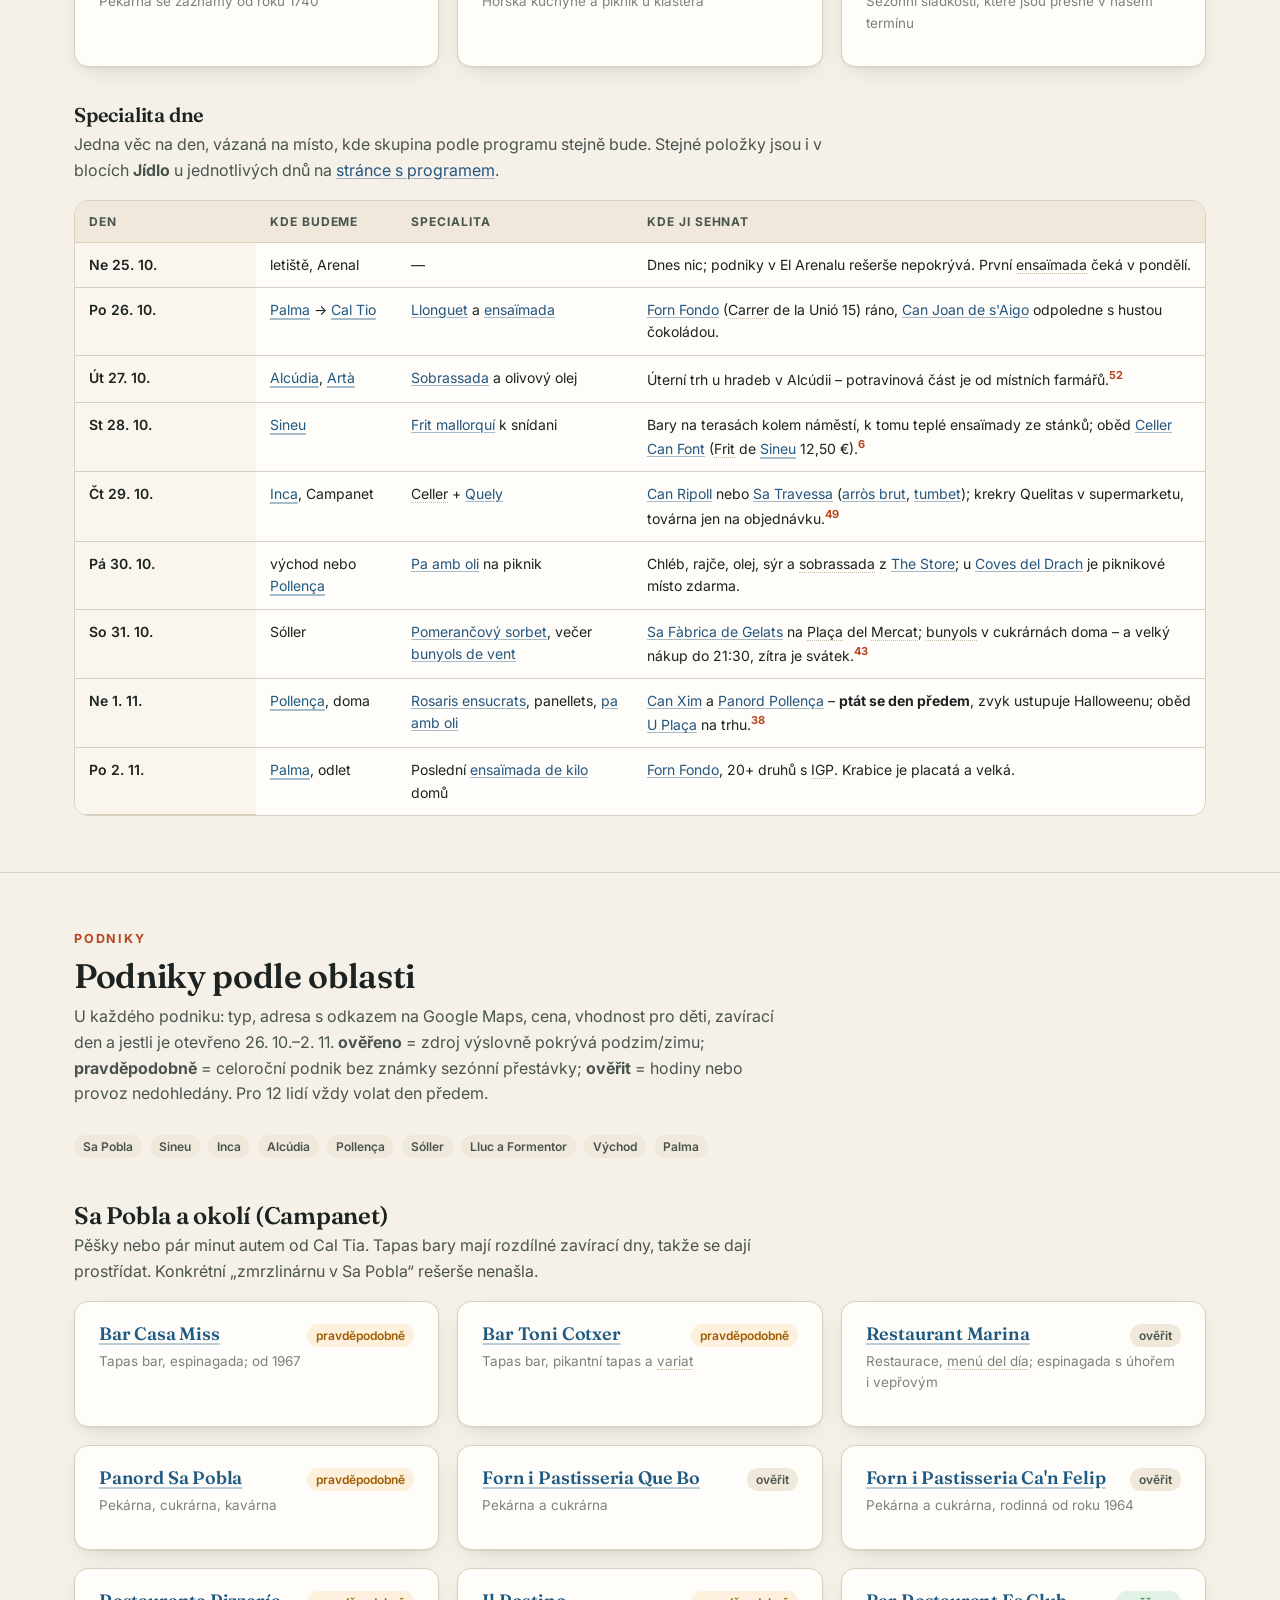
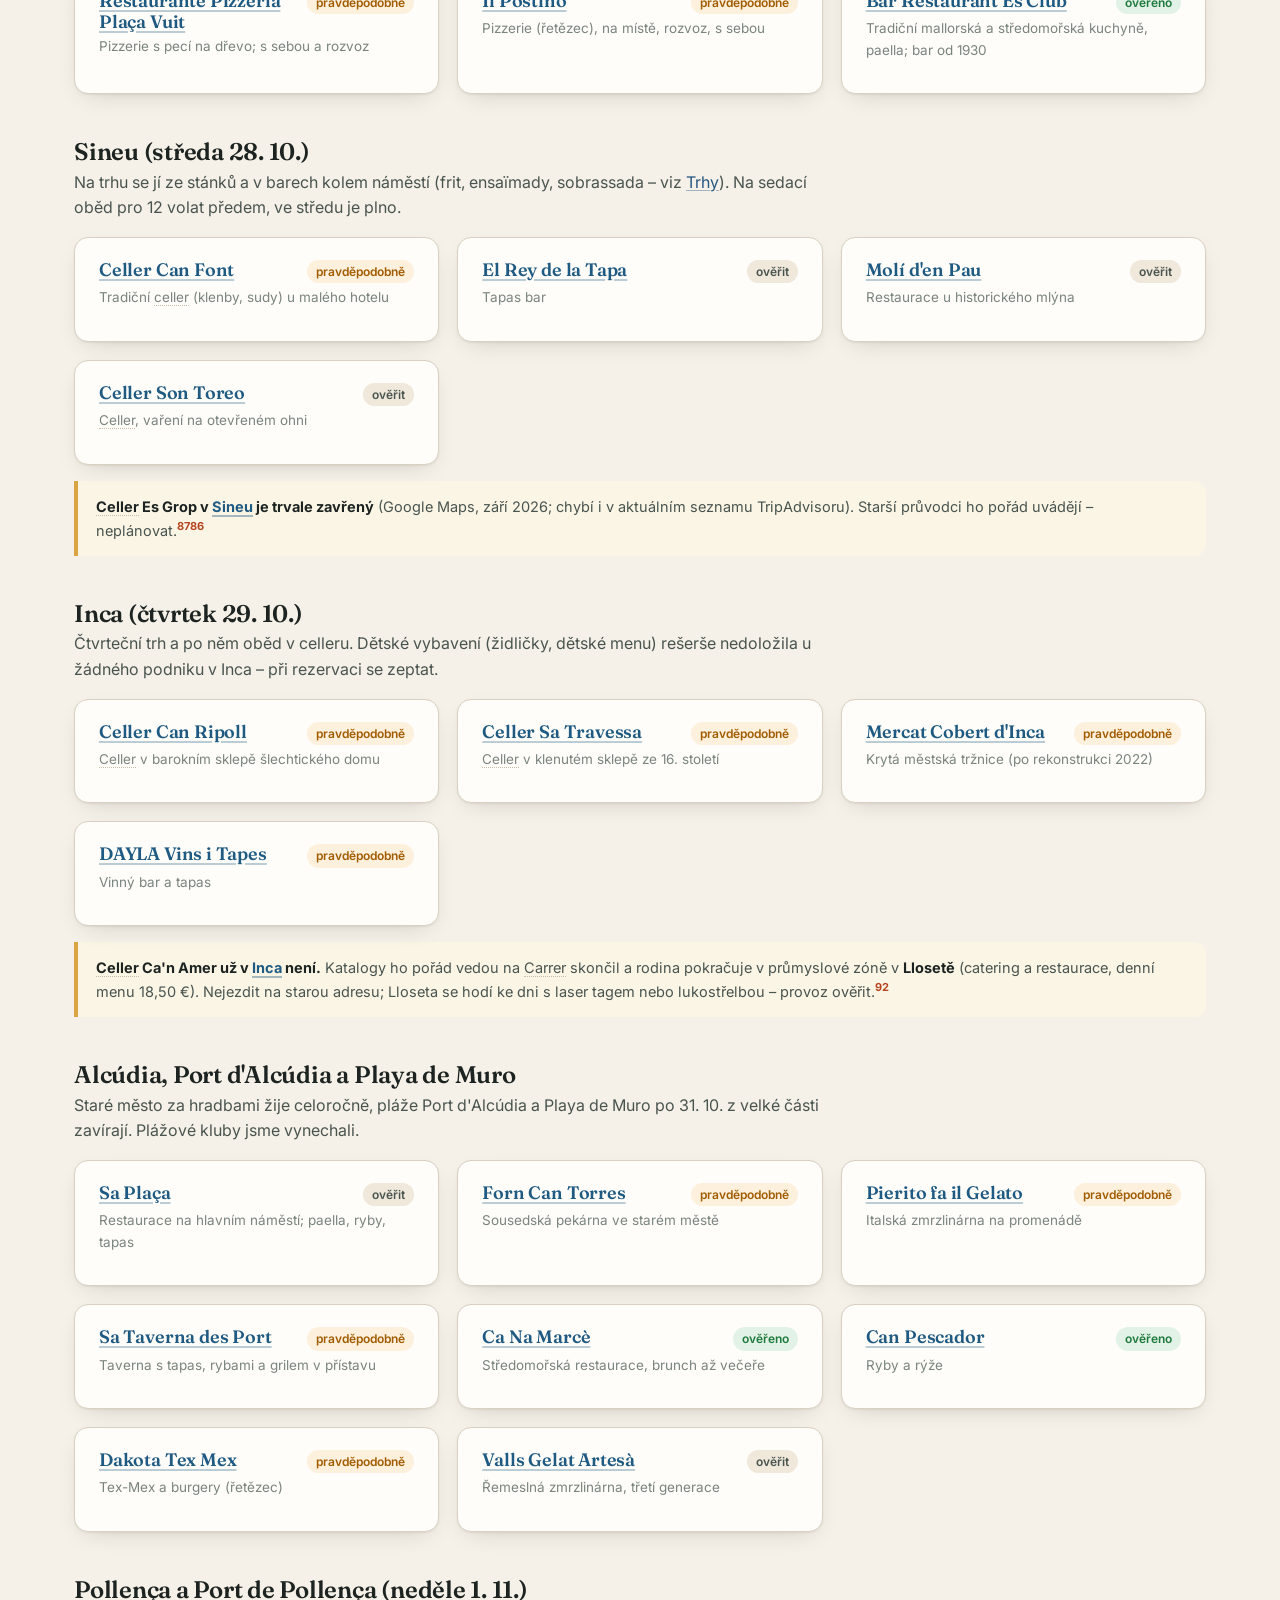
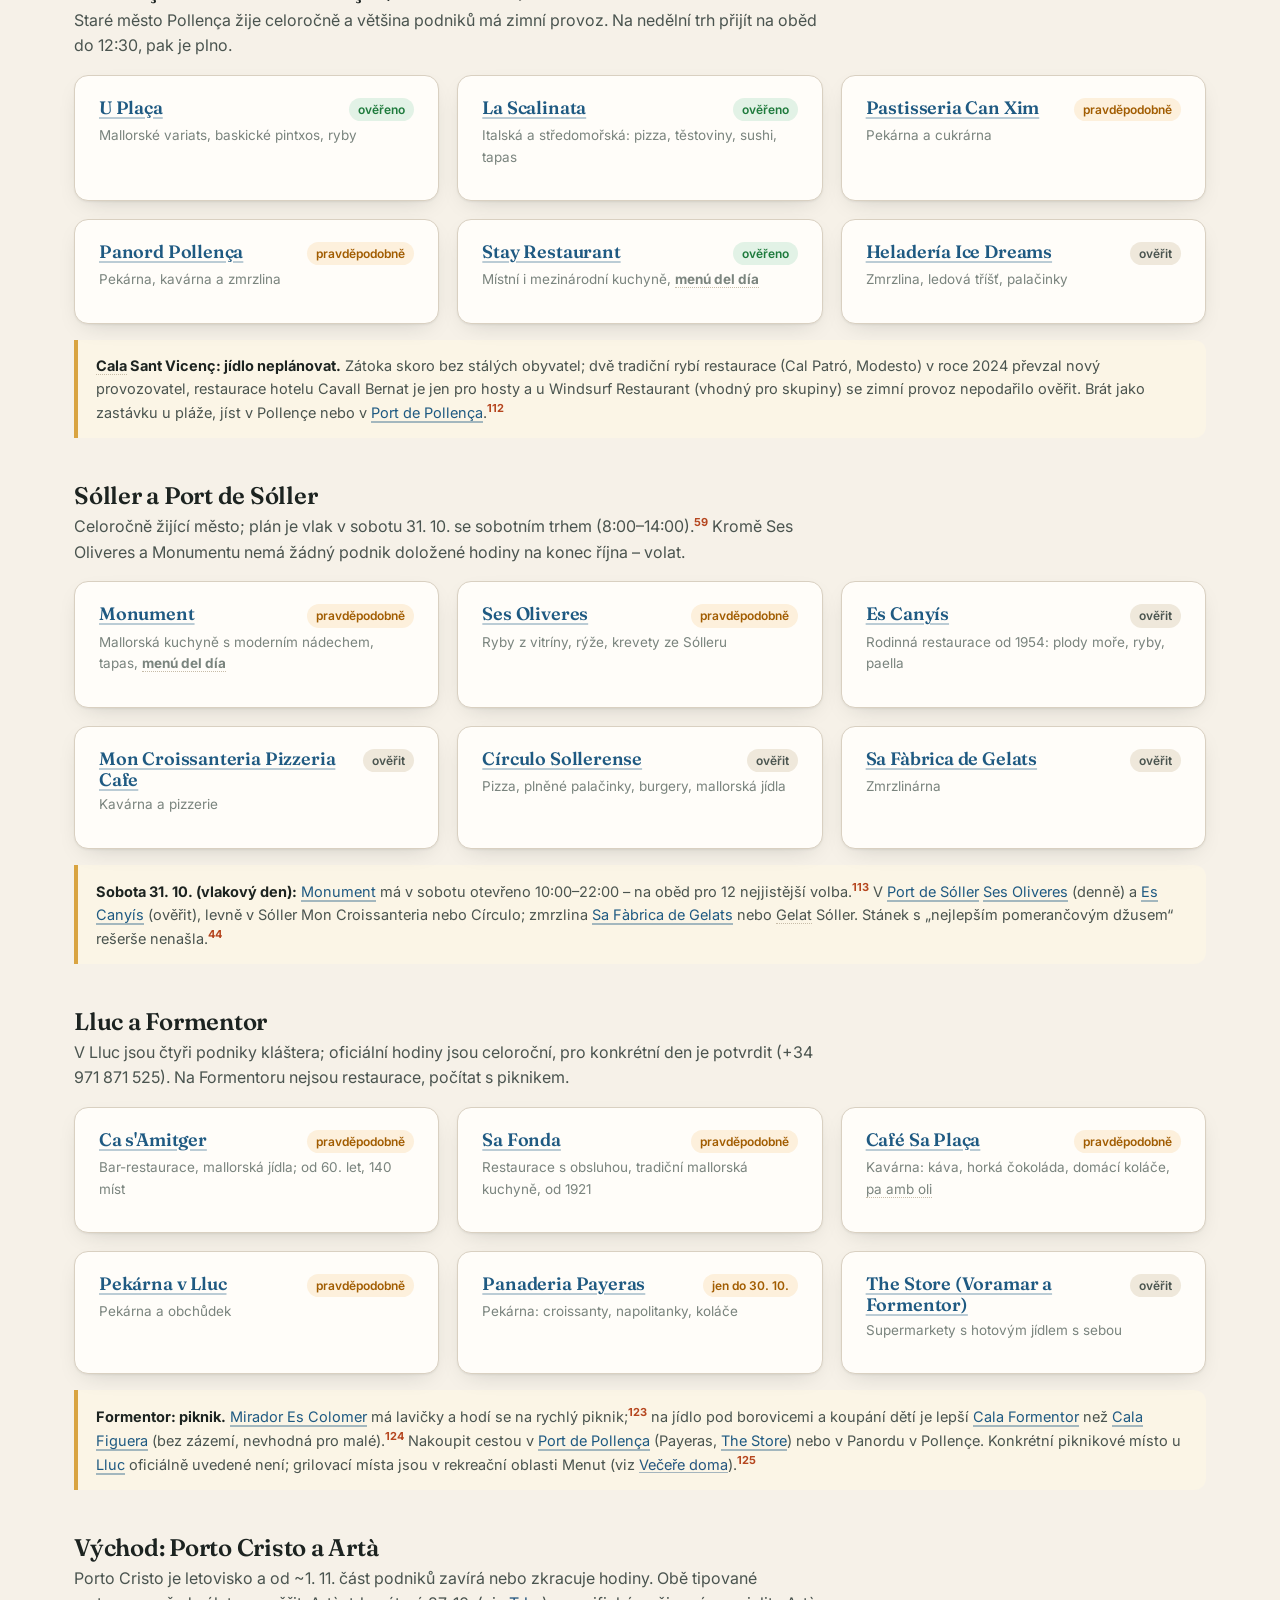
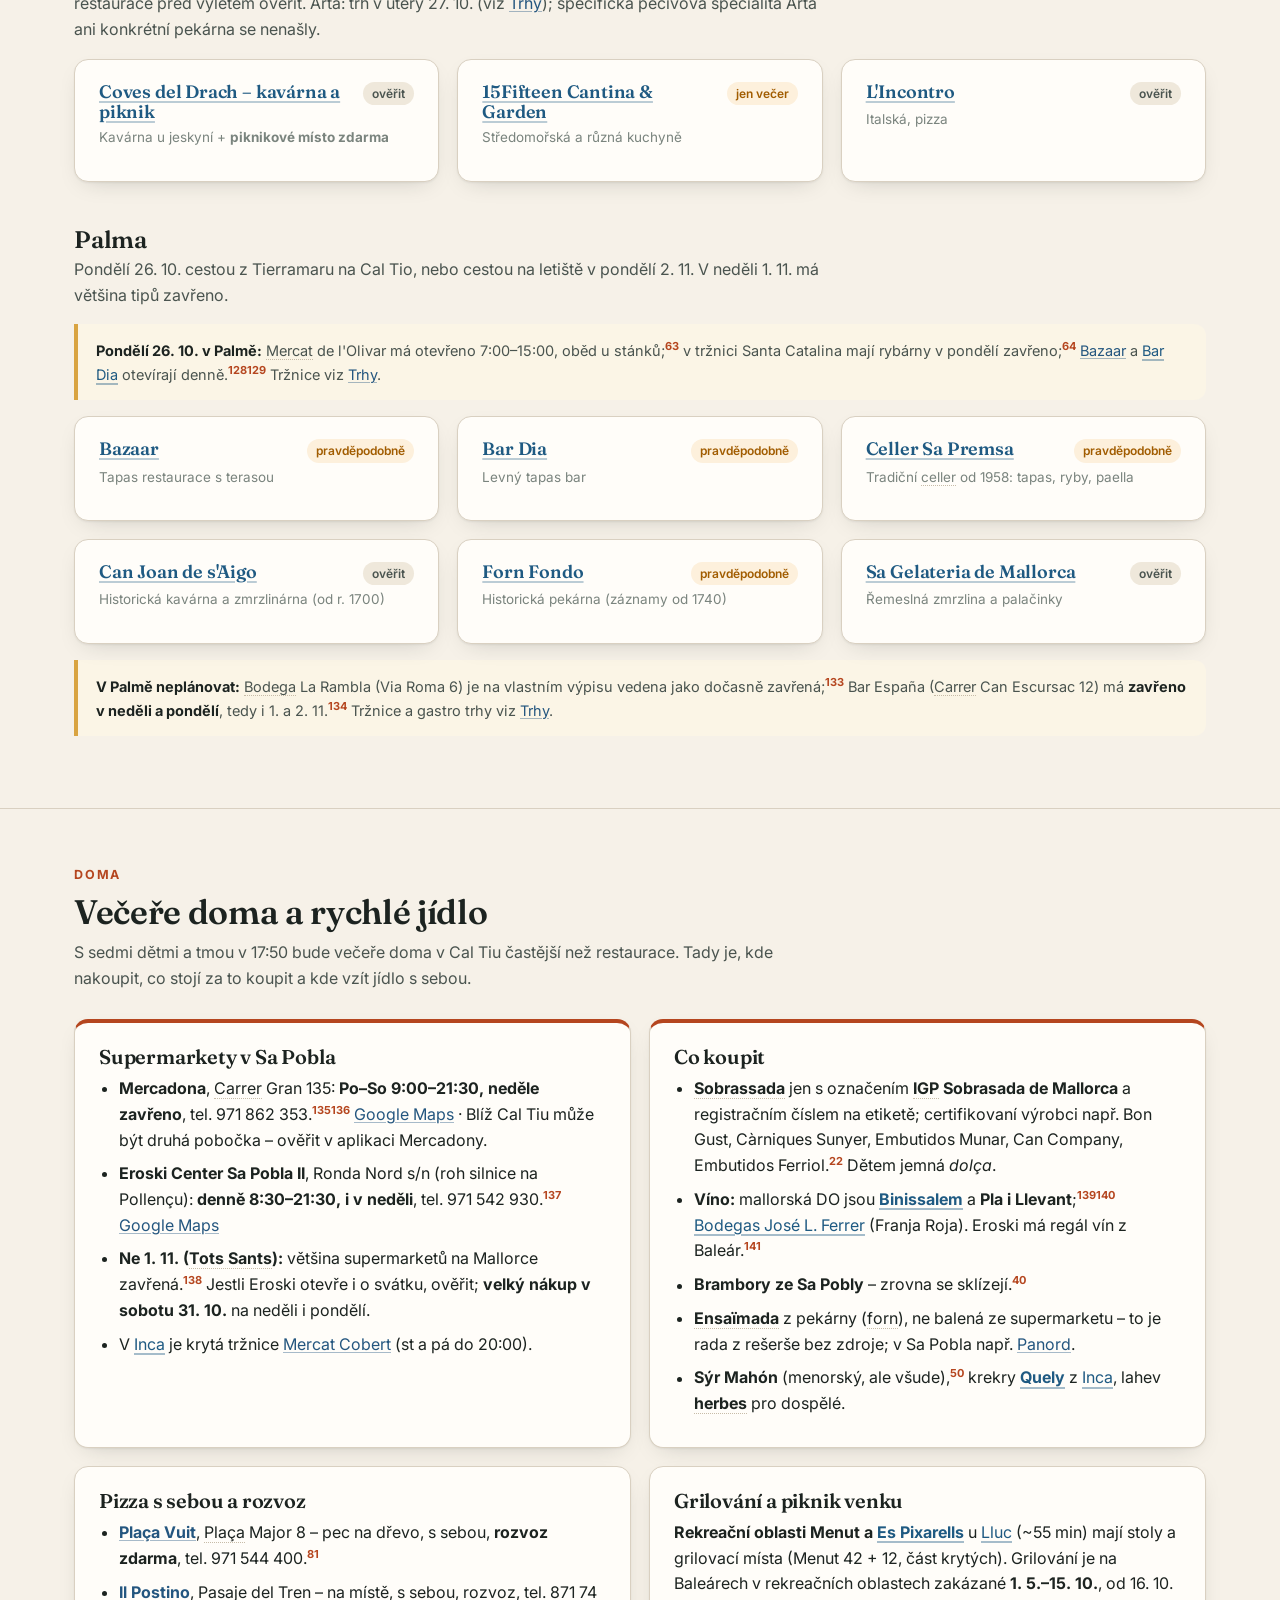
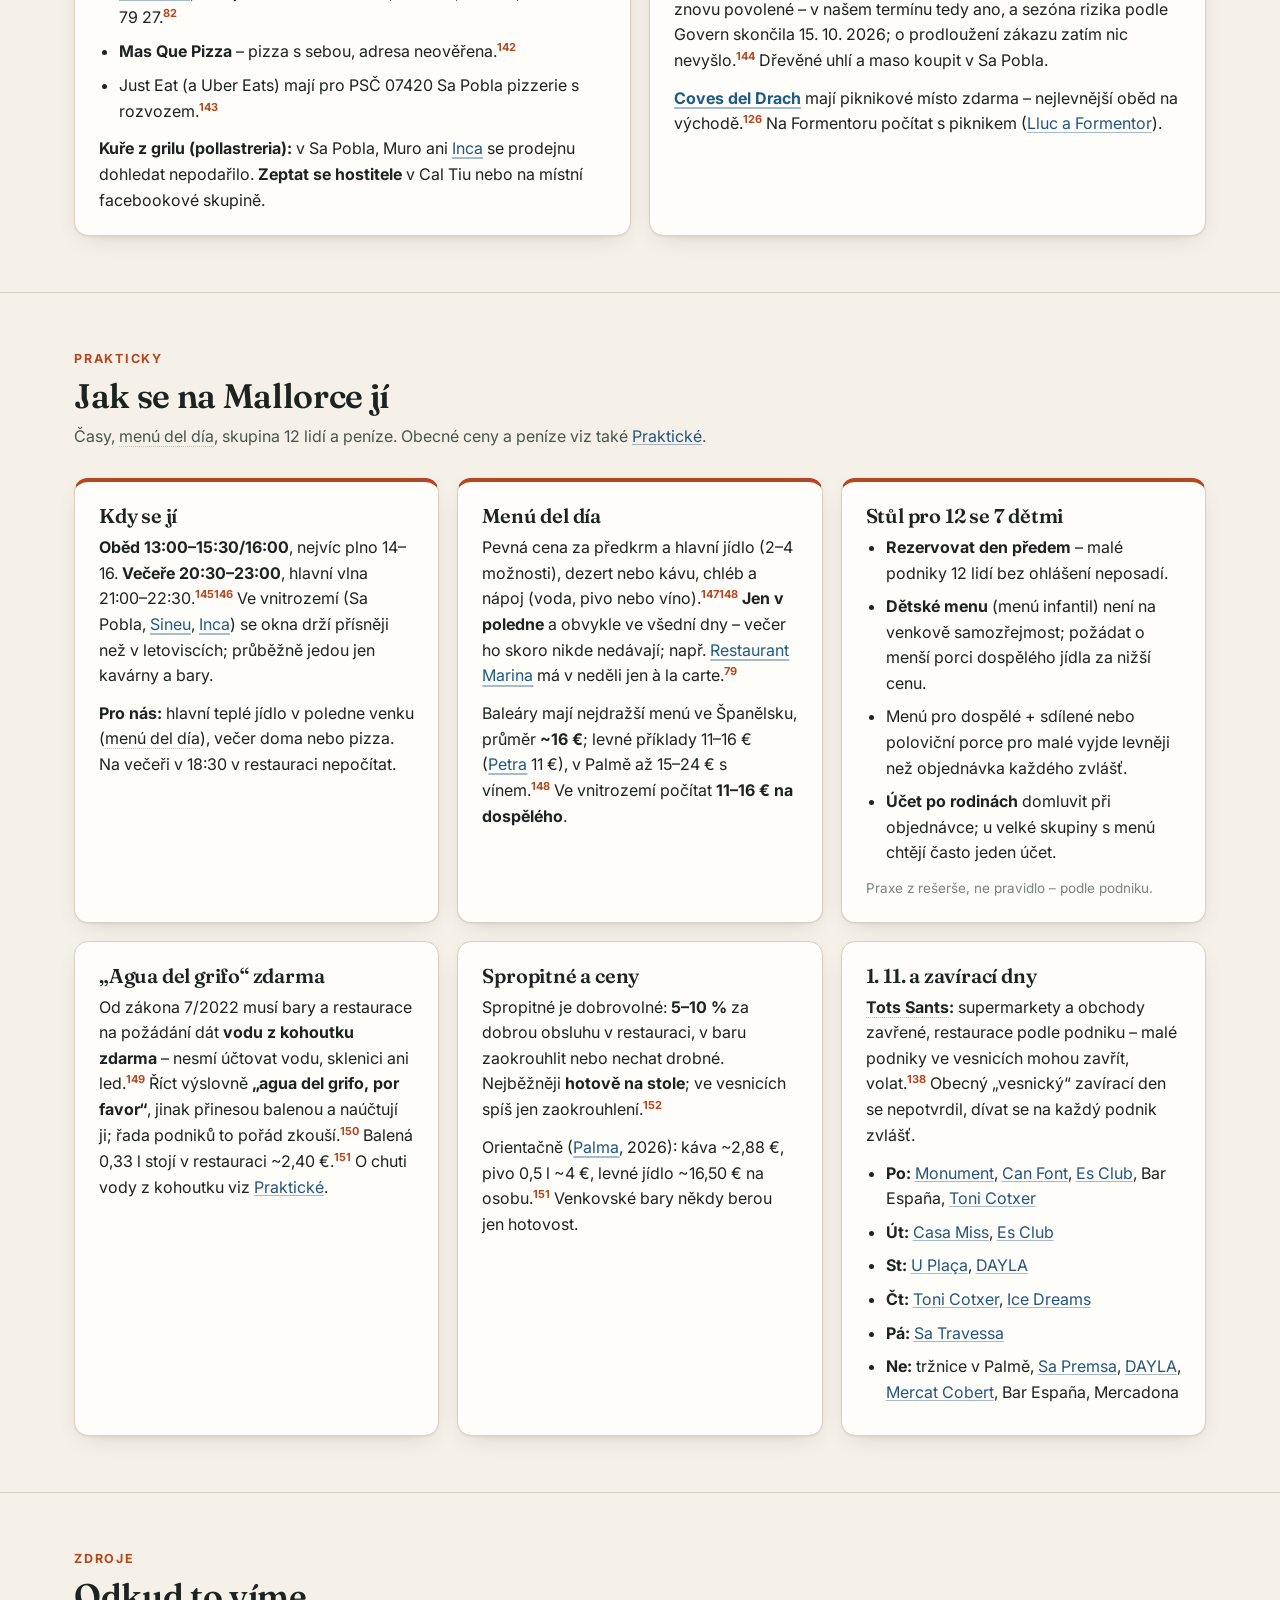
==== commit 5992b7a3: "docs: close open verification items from web research, unify airport transfer on bus A2, drop booste" ====
--- a/jidlo.html
+++ b/jidlo.html
@@ -197,7 +197,7 @@
         <h3>Patata de Sa Pobla</h3>
         <div class="pills"><span class="pill ok">děti: ano</span> <span class="pill ok">sklizeň říjen–listopad</span></div>
         <p>Brambora ze Sa Pobly (hlavní odrůda Maris Peer, export do Anglie od 1924) je místní značkový produkt, <b>ale nemá IGP ani DOP</b> – v oficiálním seznamu MAPA chybí.<sup class="cite"><a href="#src-13">13</a></sup><sup class="cite"><a href="#src-39">39</a></sup> Zimní sklizeň pro domácí trh je <b>říjen–listopad</b>, tedy v našem termínu; bramborový festival je v červnu.<sup class="cite"><a href="#src-40">40</a></sup></p>
-        <p class="where"><b>Kde zkusit:</b> Nedělní <a href="#trhy">trh v Sa Pobla</a> 1. 11. (ověřit, svátek), supermarkety v Sa Pobla (<a href="#doma">Večeře doma</a>).<sup class="cite"><a href="#src-41">41</a></sup></p>
+        <p class="where"><b>Kde zkusit:</b> Nedělní <a href="#trhy">trh v Sa Pobla</a> 1. 11. (běží každou neděli; zda poběží i 1. 11., zdroje neuvádějí – zeptat se na radnici), supermarkety v Sa Pobla (<a href="#doma">Večeře doma</a>).<sup class="cite"><a href="#src-41">41</a></sup></p>
       </article>
       <article class="card spec" id="s-soller">
         <h3>Sóllerské pomeranče a Gelat Sóller</h3>
@@ -269,12 +269,12 @@
       </div>
       <div class="card tint">
         <h3>Fires d'Inca – víkendové fires</h3>
-        <p>V roce 2025 byly v Inca víkendové fires před Dijous Bo: Fira de l'Esport i l'Oci 25.–26. 10. a Fira d'Època 1.–2. 11.<sup class="cite"><a href="#src-65">65</a></sup> Pokud rok 2026 zopakuje vzorec, mohou padnout do našeho týdne – nejde ale o čistě potravinové trhy a <b>program 2026 je potřeba ověřit</b> na webu města.<sup class="cite"><a href="#src-66">66</a></sup></p>
+        <p>Podle webu města jsou v roce 2026 v Inca Fira de l'Esport i l'Oci v týdnu 26. 10.–1. 11. a Fira d'Època v týdnu 2.–8. 11.<sup class="cite"><a href="#src-65">65</a></sup> Padnou tedy do našeho týdne – nejde ale o čistě potravinové trhy; podrobný program a hodiny jsou na webu města.<sup class="cite"><a href="#src-66">66</a></sup></p>
       </div>
       <div class="card tint">
         <h3>Co v termínu nebude</h3>
         <ul>
-          <li><b>Dijous Bo</b> (největší trh Baleár v Inca): podle vzorce posledních let třetí čtvrtek v listopadu, tedy <b>19. 11. 2026</b> – mimo náš termín (oficiálně ověřit).<sup class="cite"><a href="#src-67">67</a></sup></li>
+          <li><b>Dijous Bo</b> (největší trh Baleár v Inca): podle vzorce posledních let třetí čtvrtek v listopadu, tedy <b>19. 11. 2026</b> – mimo náš termín (oficiální datum web města zatím neuvádí).<sup class="cite"><a href="#src-67">67</a></sup></li>
           <li><b>Pečené kaštany:</b> castanyada je zvyk hlavně katalánský, Baleáry v přehledu chybí; stánky s kaštany v našem regionu rešerše nenašla. Nehledat, kdyby byly, je to bonus.<sup class="cite"><a href="#src-68">68</a></sup></li>
           <li>Fira de l'Arròs v Sa Pobla je 28.–29. 11. 2026, bramborový festival v červnu.<sup class="cite"><a href="#src-40">40</a></sup></li>
         </ul>
@@ -296,7 +296,7 @@
       </div>
       <div class="card accent">
         <h3>Mercado Gastronómico San Juan</h3>
-        <p><b>Hodiny se ve zdrojích liší</b> (Po–So 9:00–24:00, jinde poledne–půlnoc); nejbezpečněji Po–So od poledne, neděle zavřeno – ověřit.<sup class="cite"><a href="#src-73">73</a></sup> Carrer de l'Emperadriu Eugènia 6, S'Escorxador. <a href="https://www.google.com/maps/search/?api=1&amp;query=Mercado+Gastron%C3%B3mico+San+Juan+Palma">Google Maps</a></p>
+        <p><b>Hodiny se ve zdrojích liší</b> (mallorca.com Po–So 9:00–24:00, Illes Balears Travel denně od poledne do půlnoci); nejbezpečněji Po–So od poledne, v neděli zdroje nesouhlasí (zavřeno / otevřeno) – ověřit na místě.<sup class="cite"><a href="#src-73">73</a></sup> Carrer de l'Emperadriu Eugènia 6, S'Escorxador. <a href="https://www.google.com/maps/search/?api=1&amp;query=Mercado+Gastron%C3%B3mico+San+Juan+Palma">Google Maps</a></p>
         <p>První gastro trh v Palmě v modernistických jatkách z roku 1905: ~15–18 stánků (ústřice, pintxos, sushi, thajské, smažené ryby, tortilly, mallorské) kolem společného prostoru se sezením. <b>Nejlepší volba pro 12 lidí s dětmi</b> – každý si vybere jinou kuchyni; kvalita mezi stánky kolísá.<sup class="cite"><a href="#src-73">73</a></sup></p>
       </div>
       <div class="card accent">
@@ -321,19 +321,19 @@
       <article class="card venue" id="g-tafona-caimari">
         <div class="vh"><h4>Sa Tafona de Caimari</h4><span class="pill ok">ověřeno</span></div>
         <p class="vt">Fungující olejárna s expozicí – sklizeň, lisování, stáčení; moderní provoz od 2002</p>
-        <dl class="facts"><dt>Kde</dt><dd>silnice Inca–Lluc km 6, Caimari · <a href="https://www.google.com/maps/search/?api=1&amp;query=Sa+Tafona+de+Caimari">Google Maps</a></dd><dt>Dojezd z Cal Tia</dt><dd>~25 min, 14 km – po cestě do Lluku</dd><dt>Cena</dt><dd>na webu neuvedena, ověřit</dd><dt>Pro děti</dt><dd>pro všechny – lisy a olivy zaujmou i čtyřletou; prohlídka je krátká</dd><dt>Kdy u nás</dt><dd><b>kterýkoli den kromě pondělí</b>, nejlépe jako zastávka k <a href="index.html#k-lluc">dni v Lluku</a> nebo k deštivému dni v Campanetu</dd><dt>Otevřeno</dt><dd><b>út–ne 9:00–22:00, pondělí zavřeno</b> (ověřeno); konec října je sklizeň, živá výroba je pravděpodobná, ne jistá</dd></dl>
+        <dl class="facts"><dt>Kde</dt><dd>silnice Inca–Lluc km 6, Caimari · <a href="https://www.google.com/maps/search/?api=1&amp;query=Sa+Tafona+de+Caimari">Google Maps</a></dd><dt>Dojezd z Cal Tia</dt><dd>~25 min, 14 km – po cestě do Lluku</dd><dt>Cena</dt><dd>na webu neuvedena; prohlídka lisu bez rezervace, platí se hlavně jídlo a ochutnávka v obchodě</dd><dt>Pro děti</dt><dd>pro všechny – lisy a olivy zaujmou i čtyřletou; prohlídka je krátká</dd><dt>Kdy u nás</dt><dd><b>kterýkoli den kromě pondělí</b>, nejlépe jako zastávka k <a href="index.html#k-lluc">dni v Lluku</a> nebo k deštivému dni v Campanetu</dd><dt>Otevřeno</dt><dd><b>út–ne 9:00–22:00, pondělí zavřeno</b> (ověřeno); konec října je sklizeň, živá výroba je pravděpodobná, ne jistá</dd></dl>
         <p class="why">Nejbližší „ochutnat a vidět, jak to vzniká“ z celého týdne – 25 minut od domu a celé pod střechou, takže se hodí i na den, kdy prší. Není to historický mlýn, ale výrobna z roku 2002 s ukázkou tradičního lisování, ochutnávkou oleje a obchodem.<sup class="cite"><a href="#src-154">154</a></sup></p>
       </article>
       <article class="card venue" id="g-can-det">
         <div class="vh"><h4>Can Det, Sóller</h4><span class="pill warn">ověřit</span></div>
         <p class="vt">Vodní olejárna ze 16. století, prohlídka s ochutnávkou</p>
-        <dl class="facts"><dt>Kde</dt><dd>Carrer Ozonas 8, Sóller · <a href="https://www.google.com/maps/search/?api=1&amp;query=Can+Det+S%C3%B3ller">Google Maps</a></dd><dt>Dojezd z Cal Tia</dt><dd>~60 min, 54 km – pěšky z nádraží v Sólleru</dd><dt>Cena</dt><dd>na webu neuvedena, <b>zeptat se při rezervaci</b></dd><dt>Pro děti</dt><dd>hlavně 7–11; džus a olivy zaujmou i malé. Prohlídka je anglicky</dd><dt>Kdy u nás</dt><dd><b>so 31. 10.</b>, vlakový den – ale prohlídka je jen ve 12:00, takže kdo ji chce, vynechá tramvaj do přístavu</dd><dt>Otevřeno</dt><dd><b>prohlídka denně ve 12:00</b>; 15. 10. – 15. 1. může běžet živá výroba podle úrody. Pro náš termín neověřeno – rezervovat</dd></dl>
+        <dl class="facts"><dt>Kde</dt><dd>Carrer Ozonas 8, Sóller · <a href="https://www.google.com/maps/search/?api=1&amp;query=Can+Det+S%C3%B3ller">Google Maps</a></dd><dt>Dojezd z Cal Tia</dt><dd>~60 min, 54 km – pěšky z nádraží v Sólleru</dd><dt>Cena</dt><dd>orientačně od 30 € za osobu (prodejní portál, ověřit při rezervaci)</dd><dt>Pro děti</dt><dd>hlavně 7–11; džus a olivy zaujmou i malé. Prohlídka je anglicky</dd><dt>Kdy u nás</dt><dd><b>so 31. 10.</b>, vlakový den – ale prohlídka je jen ve 12:00, takže kdo ji chce, vynechá tramvaj do přístavu</dd><dt>Otevřeno</dt><dd>prohlídka (denně, anglicky; čas ověřit při rezervaci), otevřeno po–pá 11:00–15:00 a so 11:00–14:00, <b>v neděli zavřeno</b> (tedy 1. 11. ne); 15. 10. – 15. 1. může běžet živá výroba podle úrody. Rezervovat, tel./WhatsApp +34 639 350 577</dd></dl>
         <p class="why">Mlýn poháněný vodou, který mele v rodině po generace; k ochutnávce chléb, olivy, rajče a čerstvý pomerančový džus. Jediná věc, která se v sobotu s trhem a tramvají pere o čas.<sup class="cite"><a href="#src-155">155</a></sup></p>
       </article>
             <article class="card venue" id="g-ferrer">
         <div class="vh"><h4>Bodegas José L. Ferrer, Binissalem</h4><span class="pill warn">ověřit</span></div>
         <p class="vt">Rodinné vinařství od roku 1931, prohlídka sklepa s ochutnávkou</p>
-        <dl class="facts"><dt>Kde</dt><dd>Carrer Conquistador 103, Binissalem · <a href="https://www.google.com/maps/search/?api=1&amp;query=Bodegas+Jos%C3%A9+L.+Ferrer+Binissalem">Google Maps</a></dd><dt>Dojezd z Cal Tia</dt><dd>~25 min, 21 km</dd><dt>Cena</dt><dd>od 10 €/os. (dospělý s ochutnávkou); cena hroznové šťávy pro děti nepotvrzena</dd><dt>Pro děti</dt><dd>hlavně pro dospělé; 9–11 prohlídku sklepa vydrží, pro čtyřletou to není</dd><dt>Kdy u nás</dt><dd><b>26.–31. 10.</b> – program pro dospělé a velké, zatímco malí jsou jinde. Kdo řídí, neochutnává</dd><dt>Otevřeno</dt><dd>po–pá 11:00, 13:30 a 16:30, so 12:00 a 14:00 – web ale uvádí <b>„březen–říjen“</b>, takže <span class="ot">1. a 2. 11. je riziko</span>. Ověřit</dd></dl>
+        <dl class="facts"><dt>Kde</dt><dd>Carrer Conquistador 103, Binissalem · <a href="https://www.google.com/maps/search/?api=1&amp;query=Bodegas+Jos%C3%A9+L.+Ferrer+Binissalem">Google Maps</a></dd><dt>Dojezd z Cal Tia</dt><dd>~25 min, 21 km</dd><dt>Cena</dt><dd>od 10 €/os. (dospělý s ochutnávkou); cena hroznové šťávy pro děti nepotvrzena</dd><dt>Pro děti</dt><dd>hlavně pro dospělé; 9–11 prohlídku sklepa vydrží, pro čtyřletou to není</dd><dt>Kdy u nás</dt><dd><b>26.–31. 10.</b> – program pro dospělé a velké, zatímco malí jsou jinde. Kdo řídí, neochutnává</dd><dt>Otevřeno</dt><dd>po–pá 11:00, 13:30 a 16:30, so 12:00 a 14:00 – podle přehledu vinařství jsou prohlídky od listopadu v sobotu jen 10:00–14:00 a <b>v neděli zavřeno</b>, ve svátek 10:00–14:00, takže <span class="ot">1. 11. (neděle, svátek) je riziko</span>, 2. 11. (pondělí) by mělo být otevřeno. Termín prohlídky potvrdit telefonicky</dd></dl>
         <p class="why">Největší bodega apelace DO Binissalem, jediné vinařství v rozumném dojezdu s pevným rozpisem prohlídek. Domácí odrůdy Manto Negro a Moll; víno z Baleár se dá koupit i v Eroski.<sup class="cite"><a href="#src-157">157</a></sup></p>
       </article>
       <article class="card venue" id="g-quely">
@@ -345,7 +345,7 @@
       <article class="card venue" id="g-gelat-soller">
         <div class="vh"><h4>Gelat Sóller / Sa Fàbrica de Gelats</h4><span class="pill warn">ověřit</span></div>
         <p class="vt">Zmrzlina a sorbety z pomerančů a citronů ze Sólleru</p>
-        <dl class="facts"><dt>Kde</dt><dd>Plaça del Mercat, Sóller (a prodejna v Port de Sóller) · <a href="https://www.google.com/maps/search/?api=1&amp;query=Sa+F%C3%A0brica+de+Gelats+S%C3%B3ller">Google Maps</a></dd><dt>Dojezd z Cal Tia</dt><dd>~55 min autem do Bunyoly a dál vlakem; v sobotu jsme tam tak jako tak</dd><dt>Cena</dt><dd>~9 € na osobu nebo méně</dd><dt>Pro děti</dt><dd>zmrzlina – bez debat</dd><dt>Kdy u nás</dt><dd><b>so 31. 10.</b>, po trhu a před tramvají do přístavu</dd><dt>Otevřeno</dt><dd>10:00–17:00 (jiný zdroj do 20:00), bez zavíracího dne; zimní hodiny nedohledány. Tel. +34 971 638 839</dd></dl>
+        <dl class="facts"><dt>Kde</dt><dd>Plaça del Mercat, Sóller (a prodejna v Port de Sóller) · <a href="https://www.google.com/maps/search/?api=1&amp;query=Sa+F%C3%A0brica+de+Gelats+S%C3%B3ller">Google Maps</a></dd><dt>Dojezd z Cal Tia</dt><dd>~55 min autem do Bunyoly a dál vlakem; v sobotu jsme tam tak jako tak</dd><dt>Cena</dt><dd>~9 € na osobu nebo méně</dd><dt>Pro děti</dt><dd>zmrzlina – bez debat</dd><dt>Kdy u nás</dt><dd><b>so 31. 10.</b>, po trhu a před tramvají do přístavu</dd><dt>Otevřeno</dt><dd>10:00–17:00 (jiný zdroj do 20:00), bez zavíracího dne; zimní hodiny nedohledány, ověřit na místě. Tel. +34 971 638 839</dd></dl>
         <p class="why">Pomerančový sorbet s mátou a kardamomem má mezinárodní ocenění. Pozor na jednu věc: <b>sklizeň sólleských pomerančů je až listopad–únor</b>, koncem října tedy nejde o „čerstvě natrháno“. Výrobna v průmyslové zóně je jen na prohlídky, my jdeme do obchodu na náměstí.<sup class="cite"><a href="#src-42">42</a></sup><sup class="cite"><a href="#src-43">43</a></sup><sup class="cite"><a href="#src-44">44</a></sup><sup class="cite"><a href="#src-118">118</a></sup></p>
       </article>
       <article class="card venue" id="g-sineu-snidane">
@@ -357,7 +357,7 @@
       <article class="card venue" id="g-inca-cellery">
         <div class="vh"><h4>Cellery v Inca a Mercat Cobert</h4><span class="pill ok">ověřeno</span></div>
         <p class="vt">Jídlo v klenutých vinných sklepech, jak se na Mallorce jedlo vždycky</p>
-        <dl class="facts"><dt>Kde</dt><dd>centrum Inca: Jaume Armengol 4, Carrer de sa Murta 16, Carrer de Pau 30 · <a href="https://www.google.com/maps/search/?api=1&amp;query=Celler+Can+Ripoll+Inca">Google Maps</a></dd><dt>Dojezd z Cal Tia</dt><dd>~17–20 min</dd><dt>Cena</dt><dd>Can Ripoll €€€, Sa Travessa €€; tržnice za tržní ceny</dd><dt>Pro děti</dt><dd>neověřeno – tradiční sál, ne dětský podnik; pěší zóna v centru pomáhá</dd><dt>Kdy u nás</dt><dd><b>čt 29. 10.</b> po čtvrtečním trhu; Mercat Cobert funguje i jindy</dd><dt>Otevřeno</dt><dd><a href="#v-can-ripoll">Can Ripoll</a> po–so 13:00–15:45 a 19:30–23:00 (971 50 00 24); <a href="#v-sa-travessa">Sa Travessa</a> <b>v pátek zavřeno</b> (971 50 00 49); <a href="#v-mercat-cobert">Mercat Cobert</a> po–so 8:00–14:30, st a pá do 20:00</dd></dl>
+        <dl class="facts"><dt>Kde</dt><dd>centrum Inca: Jaume Armengol 4, Carrer de sa Murta 16, Carrer de Pau 30 · <a href="https://www.google.com/maps/search/?api=1&amp;query=Celler+Can+Ripoll+Inca">Google Maps</a></dd><dt>Dojezd z Cal Tia</dt><dd>~17–20 min</dd><dt>Cena</dt><dd>Can Ripoll €€€, Sa Travessa €€; tržnice za tržní ceny</dd><dt>Pro děti</dt><dd>tradiční sál, ne dětský podnik; pěší zóna v centru pomáhá. Dětské vybavení se ptát při rezervaci</dd><dt>Kdy u nás</dt><dd><b>čt 29. 10.</b> po čtvrtečním trhu; Mercat Cobert funguje i jindy</dd><dt>Otevřeno</dt><dd><a href="#v-can-ripoll">Can Ripoll</a> po–so 13:00–15:45 a 19:30–23:00 (971 50 00 24); <a href="#v-sa-travessa">Sa Travessa</a> <b>v pátek zavřeno</b> (971 50 00 49); <a href="#v-mercat-cobert">Mercat Cobert</a> po–so 8:00–14:30, st a pá do 20:00</dd></dl>
         <p class="why">Celler je sklep, kde se skladovalo víno a dnes se v něm jí – Can Ripoll je barokní sklep šlechtického domu, Sa Travessa klenba ze 16. století. Na stůl <a href="#s-arros-brut">arròs brut</a>, <a href="#s-frit">frit</a>, <a href="#s-tumbet">tumbet</a>.<sup class="cite"><a href="#src-88">88</a></sup><sup class="cite"><a href="#src-89">89</a></sup><sup class="cite"><a href="#src-58">58</a></sup><sup class="cite"><a href="#src-90">90</a></sup></p>
       </article>
       <article class="card venue" id="g-palma-trznice">
@@ -369,14 +369,14 @@
       <article class="card venue" id="g-can-joan">
         <div class="vh"><h4>Can Joan de s'Aigo, Palma</h4><span class="pill warn">ověřit</span></div>
         <p class="vt">Kavárna a zmrzlinárna od roku 1700</p>
-        <dl class="facts"><dt>Kde</dt><dd>Carrer de Can Sanç 10, Palma · <a href="https://www.google.com/maps/search/?api=1&amp;query=Can+Joan+de+s%27Aigo+Palma">Google Maps</a></dd><dt>Dojezd z Cal Tia</dt><dd>v rámci dne v Palmě, pěšky ze starého města</dd><dt>Cena</dt><dd>€ – většina položek pod 10 €</dd><dt>Pro děti</dt><dd>ano – ensaïmada, hustá horká čokoláda a mandlová zmrzlina</dd><dt>Kdy u nás</dt><dd><b>po 26. 10.</b> jako sladká pauza mezi tržnicí a katedrálou</dd><dt>Otevřeno</dt><dd>zdroje se rozcházejí: denně 8:00–21:00 × zavřeno v úterý – <b>ověřit</b>, tel. 971 71 07 59</dd></dl>
+        <dl class="facts"><dt>Kde</dt><dd>Carrer de Can Sanç 10, Palma · <a href="https://www.google.com/maps/search/?api=1&amp;query=Can+Joan+de+s%27Aigo+Palma">Google Maps</a></dd><dt>Dojezd z Cal Tia</dt><dd>v rámci dne v Palmě, pěšky ze starého města</dd><dt>Cena</dt><dd>€ – většina položek pod 10 €</dd><dt>Pro děti</dt><dd>ano – ensaïmada, hustá horká čokoláda a mandlová zmrzlina</dd><dt>Kdy u nás</dt><dd><b>po 26. 10.</b> jako sladká pauza mezi tržnicí a katedrálou</dd><dt>Otevřeno</dt><dd>zdroje se rozcházejí: denně 8:00–21:00 (mallorca.com, katalog Palma Activa) × zavřeno v úterý (nepotvrzeno žádným dohledaným zdrojem) – <b>ověřit na místě</b>, tel. 971 71 07 59</dd></dl>
         <p class="why">Nejstarší kavárna v Palmě, mramorové stolky a zmrzlina z vlastní výroby. Podávají i <a href="#s-gato">gató</a> a cuartos mallorquines. Historie se tu dá ochutnat levněji než kdekoli jinde.<sup class="cite"><a href="#src-30">30</a></sup></p>
       </article>
       <article class="card venue" id="g-palma-pekarny">
         <div class="vh"><h4>Palmské pekárny: Forn Fondo</h4><span class="pill warn">ověřit</span></div>
         <p class="vt">Pekárna se záznamy od roku 1740</p>
-        <dl class="facts"><dt>Kde</dt><dd>Carrer de la Unió 15, Palma · <a href="https://www.google.com/maps/search/?api=1&amp;query=Forn+Fondo+Palma">Google Maps</a></dd><dt>Dojezd z Cal Tia</dt><dd>v rámci dne v Palmě</dd><dt>Cena</dt><dd>€; ensaïmada de kilo podle velikosti</dd><dt>Pro děti</dt><dd>pečivo s sebou</dd><dt>Kdy u nás</dt><dd><b>po 2. 11.</b> – poslední ensaïmada v krabici domů</dd><dt>Otevřeno</dt><dd>po–so 8:00–20:30, ne 8:00–20:00 podle agregátoru – hodiny ověřit</dd></dl>
-        <p class="why">20+ druhů <a href="#s-ensaimada">ensaïmad</a> s označením IGP, k tomu <a href="#s-cocarrois">cocarrois</a>, coca de trempó a panades. Krabice s ensaïmadou je placatá a rozměrná: <b>pravidlo pro příruční zavazadlo u Smartwings ověřit předem</b>, v kufru se rozmačká.<sup class="cite"><a href="#src-27">27</a></sup><sup class="cite"><a href="#src-131">131</a></sup></p>
+        <dl class="facts"><dt>Kde</dt><dd>Carrer de la Unió 15, Palma · <a href="https://www.google.com/maps/search/?api=1&amp;query=Forn+Fondo+Palma">Google Maps</a></dd><dt>Dojezd z Cal Tia</dt><dd>v rámci dne v Palmě</dd><dt>Cena</dt><dd>€; ensaïmada de kilo podle velikosti</dd><dt>Pro děti</dt><dd>pečivo s sebou</dd><dt>Kdy u nás</dt><dd><b>po 2. 11.</b> – poslední ensaïmada v krabici domů</dd><dt>Otevřeno</dt><dd>po–so 8:00–20:30, ne 8:00–20:00 (jediný dohledaný zdroj, Table Journey) – hodiny ověřit na místě, tel. 971 71 16 34</dd></dl>
+        <p class="why">20+ druhů <a href="#s-ensaimada">ensaïmad</a> s označením IGP, k tomu <a href="#s-cocarrois">cocarrois</a>, coca de trempó a panades. Krabice s ensaïmadou je placatá a rozměrná, v kufru se rozmačká.<sup class="cite"><a href="#src-27">27</a></sup><sup class="cite"><a href="#src-131">131</a></sup></p>
       </article>
       <article class="card venue" id="g-lluc">
         <div class="vh"><h4>Pekárna v Lluku a Ca s'Amitger</h4><span class="pill ok">ověřeno</span></div>
@@ -405,7 +405,7 @@
           <tr><th>Pá 30. 10.</th><td>východ nebo Pollença</td><td><a href="#s-pa-amb-oli">Pa amb oli</a> na piknik</td><td class="what">Chléb, rajče, olej, sýr a sobrassada z <a href="#v-the-store">The Store</a>; u <a href="#v-drach-picnic">Coves del Drach</a> je piknikové místo zdarma.</td></tr>
           <tr><th>So 31. 10.</th><td>Sóller</td><td><a href="#s-soller">Pomerančový sorbet</a>, večer <a href="#s-bunyols">bunyols de vent</a></td><td class="what"><a href="#v-sa-fabrica-de-gelats">Sa Fàbrica de Gelats</a> na Plaça del Mercat; bunyols v cukrárnách doma – a velký nákup do 21:30, zítra je svátek.<sup class="cite"><a href="#src-43">43</a></sup></td></tr>
           <tr><th>Ne 1. 11.</th><td>Pollença, doma</td><td><a href="#s-rosaris">Rosaris ensucrats</a>, panellets, <a href="#s-pa-amb-oli">pa amb oli</a></td><td class="what"><a href="#v-can-xim">Can Xim</a> a <a href="#v-panord-pollenca">Panord Pollença</a> – <b>ptát se den předem</b>, zvyk ustupuje Halloweenu; oběd <a href="#v-u-placa">U Plaça</a> na trhu.<sup class="cite"><a href="#src-38">38</a></sup></td></tr>
-          <tr><th>Po 2. 11.</th><td>Palma, odlet</td><td>Poslední <a href="#s-ensaimada">ensaïmada de kilo</a> domů</td><td class="what"><a href="#v-forn-fondo">Forn Fondo</a>, 20+ druhů s IGP. Krabice je placatá a velká – <b>pravidlo pro příruční zavazadlo u Smartwings ověřit</b>.</td></tr>
+          <tr><th>Po 2. 11.</th><td>Palma, odlet</td><td>Poslední <a href="#s-ensaimada">ensaïmada de kilo</a> domů</td><td class="what"><a href="#v-forn-fondo">Forn Fondo</a>, 20+ druhů s IGP. Krabice je placatá a velká.</td></tr>
         </tbody>
       </table>
     </div>
@@ -431,11 +431,11 @@
         <dl class="facts">
           <dt>Adresa</dt><dd>Plaça de la Constitució 3, Sa Pobla · <a href="https://www.google.com/maps/search/?api=1&amp;query=Bar+Casa+Miss+Sa+Pobla">Google Maps</a></dd>
           <dt>Cena</dt><dd>€; <b>středeční tapas večer 1 € za tapu</b></dd>
-          <dt>Pro děti</dt><dd>rodinná obsluha („trato familiar“); židličky a dětské menu neověřeno</dd>
+          <dt>Pro děti</dt><dd>rodinná obsluha („trato familiar“); židličky a dětské menu se ptát při rezervaci</dd>
           <dt>Zavřeno</dt><dd><b>úterý</b>; Po 8:00–12:30, St 8:00–14:30 a 18:00–23:30, Čt–So 8:00–23:30, Ne 7:00–14:00 a 18:00–22:00</dd>
           <dt>26. 10.–2. 11.</dt><dd>pravděpodobně – celoroční provoz, bez sezónní přestávky</dd>
         </dl>
-        <p class="why">Jediný podnik ze Sa Pobly v přehledu nejlepších espinagad Ultima Hora.<sup class="cite"><a href="#src-75">75</a></sup><sup class="cite"><a href="#src-76">76</a></sup> Hodiny.<sup class="cite"><a href="#src-77">77</a></sup> <b>Středa 28. 10. večer: tapas po 1 €</b> (recenze), pro 12 raději rezervovat.<sup class="cite"><a href="#src-78">78</a></sup> Espinagadu v říjnu ověřit, tel. +34 971 54 00 23.</p>
+        <p class="why">Jediný podnik ze Sa Pobly v přehledu nejlepších espinagad Ultima Hora.<sup class="cite"><a href="#src-75">75</a></sup><sup class="cite"><a href="#src-76">76</a></sup> Hodiny.<sup class="cite"><a href="#src-77">77</a></sup> <b>Středa 28. 10. večer: tapas po 1 €</b> (recenze), pro 12 raději rezervovat.<sup class="cite"><a href="#src-78">78</a></sup> Dostupnost espinagady v říjnu ověřit telefonem, tel. +34 971 54 00 23.</p>
       </article>
       <article class="card venue" id="v-toni-cotxer">
         <div class="vh"><h4>Bar Toni Cotxer</h4><span class="pill warn">pravděpodobně</span></div>
@@ -443,8 +443,8 @@
         <dl class="facts">
           <dt>Adresa</dt><dd>Carrer Major 4, Sa Pobla · <a href="https://www.google.com/maps/search/?api=1&amp;query=Bar+Toni+Cotxer+Sa+Pobla">Google Maps</a></dd>
           <dt>Cena</dt><dd>€ (tapas; přesné ceny neuvedeny)</dd>
-          <dt>Pro děti</dt><dd>velký dvůr, „vítá všechny“; konkrétní vybavení pro děti neověřeno</dd>
-          <dt>Zavřeno</dt><dd><b>pondělí a čtvrtek</b>; Út 7:30–14:30, St a Pá–So 7:30–14:30 a 18:00–23:00, Ne 7:30–15:00</dd>
+          <dt>Pro děti</dt><dd>velký dvůr, „vítá všechny“; konkrétní vybavení pro děti se ptát na místě</dd>
+          <dt>Zavřeno</dt><dd>pondělí a čtvrtek; Út 7:30–14:00, St 7:30–14:00 a 19:00–23:00, Pá–So 7:30–14:00 a 18:30–23:30, Ne 7:00–14:00</dd>
           <dt>26. 10.–2. 11.</dt><dd>pravděpodobně – bez zmínky o sezónní přestávce</dd>
         </dl>
         <p class="why">Rodinný bar známý pikantními tapas a „variado“ po celém ostrově; jiný zavírací den než Casa Miss.<sup class="cite"><a href="#src-19">19</a></sup> Espinagadu prodává až od 12. 1., tel. 971 54 00 05.<sup class="cite"><a href="#src-1">1</a></sup></p>
@@ -456,10 +456,10 @@
           <dt>Adresa</dt><dd>Carrer Marina 15, Sa Pobla · <a href="https://www.google.com/maps/search/?api=1&amp;query=Restaurant+Marina+Sa+Pobla">Google Maps</a></dd>
           <dt>Cena</dt><dd>€€ (menú del día, cena neuvedena)</dd>
           <dt>Pro děti</dt><dd>neověřeno</dd>
-          <dt>Zavřeno</dt><dd>ověřit (TripAdvisor nešel otevřít); v neděli jen à la carte</dd>
-          <dt>26. 10.–2. 11.</dt><dd>ověřit</dd>
-        </dl>
-        <p class="why">Jedna z mála restaurací v Sa Pobla s doloženým polední menu (monkfish s pórkem, kachna, jehněčí plec).<sup class="cite"><a href="#src-79">79</a></sup> Espinagadu s úhořem a s vepřovým nabízí, tel. 971 540 967 / 615 315 976 – v říjnu ověřit.<sup class="cite"><a href="#src-2">2</a></sup></p>
+          <dt>Zavřeno</dt><dd>ověřit telefonem 971 540 967 (TripAdvisor nešel otevřít); v neděli jen à la carte</dd>
+          <dt>26. 10.–2. 11.</dt><dd>pravděpodobně – výpis bez sezónní přestávky; 26. 10. a 2. 11. jsou pondělí = zavřeno</dd>
+        </dl>
+        <p class="why">Jedna z mála restaurací v Sa Pobla s doloženým polední menu (monkfish s pórkem, kachna, jehněčí plec).<sup class="cite"><a href="#src-79">79</a></sup> Espinagadu s úhořem a s vepřovým nabízí, tel. 971 540 967 / 615 315 976 – dostupnost v říjnu ověřit telefonem.<sup class="cite"><a href="#src-2">2</a></sup></p>
       </article>
       <article class="card venue" id="v-panord-sa-pobla">
         <div class="vh"><h4>Panord Sa Pobla</h4><span class="pill warn">pravděpodobně</span></div>
@@ -468,7 +468,7 @@
           <dt>Adresa</dt><dd>Carrer Mercat 10, Sa Pobla · <a href="https://www.google.com/maps/search/?api=1&amp;query=Panord+Sa+Pobla+Sa+Pobla">Google Maps</a></dd>
           <dt>Cena</dt><dd>€</dd>
           <dt>Pro děti</dt><dd>pekárna s kavárnou, nic konkrétního</dd>
-          <dt>Zavřeno</dt><dd>ověřit – jeden výpis uvádí denně 8:00–14:00, oficiální web hodiny neuvádí</dd>
+          <dt>Zavřeno</dt><dd>bez zavíracího dne; denně 7:45–14:00 (Google)</dd>
           <dt>26. 10.–2. 11.</dt><dd>pravděpodobně – celoroční pekárna pro místní</dd>
         </dl>
         <p class="why">Jediná pekárna přímo v Sa Pobla, u které je doložené, že espinagady prodává – ale jako <b>sezónní</b> zboží, v říjnu nejspíš ne.<sup class="cite"><a href="#src-4">4</a></sup> Tel. +34 971 53 94 67. Na snídani, ensaïmadu a bunyols.</p>
@@ -477,11 +477,11 @@
         <div class="vh"><h4>Forn i Pastisseria Que Bo</h4><span class="pill neutral">ověřit</span></div>
         <p class="vt">Pekárna a cukrárna</p>
         <dl class="facts">
-          <dt>Adresa</dt><dd>adresa ověřit (Sa Pobla) · <a href="https://www.google.com/maps/search/?api=1&amp;query=Forn+i+Pastisseria+Que+Bo+Sa+Pobla">Google Maps</a></dd>
+          <dt>Adresa</dt><dd>adresa nenalezena v adresářích (mallorca.com ji nevede) – zjistit v Google Maps · <a href="https://www.google.com/maps/search/?api=1&amp;query=Forn+i+Pastisseria+Que+Bo+Sa+Pobla">Google Maps</a></dd>
           <dt>Cena</dt><dd>espinagada 28–32 €, jen vepřová ~20 € (neověřeno)</dd>
           <dt>Pro děti</dt><dd>pekárna</dd>
-          <dt>Zavřeno</dt><dd>ověřit</dd>
-          <dt>26. 10.–2. 11.</dt><dd>ověřit</dd>
+          <dt>Zavřeno</dt><dd>pondělí a úterý; St–Pá 6:30–13:30, So–Ne 7:30–14:00</dd>
+          <dt>26. 10.–2. 11.</dt><dd>pravděpodobně – bez sezónní přestávky; 26., 27. 10. a 2. 11. (Po, Út) zavřeno</dd>
         </dl>
         <p class="why">Pekárna uváděná v souvislosti s velkými espinagadami; ceny pocházejí z agregovaného vyhledávání, ne z webu pekárny. Tel. +34 971 54 18 27.<sup class="cite"><a href="#src-80">80</a></sup></p>
       </article>
@@ -489,11 +489,11 @@
         <div class="vh"><h4>Forn i Pastisseria Ca'n Felip</h4><span class="pill neutral">ověřit</span></div>
         <p class="vt">Pekárna a cukrárna, rodinná od roku 1964</p>
         <dl class="facts">
-          <dt>Adresa</dt><dd>adresa ověřit (Sa Pobla) · <a href="https://www.google.com/maps/search/?api=1&amp;query=Forn+Can+Felip+Sa+Pobla">Google Maps</a></dd>
+          <dt>Adresa</dt><dd>adresa nenalezena v adresářích – zjistit v Google Maps · <a href="https://www.google.com/maps/search/?api=1&amp;query=Forn+Can+Felip+Sa+Pobla">Google Maps</a></dd>
           <dt>Cena</dt><dd>€ (pekárna)</dd>
           <dt>Pro děti</dt><dd>pekárna, s sebou</dd>
-          <dt>Zavřeno</dt><dd>ověřit</dd>
-          <dt>26. 10.–2. 11.</dt><dd>ověřit</dd>
+          <dt>Zavřeno</dt><dd>Fra Juníper Serra 15: Po–Út zavřeno, St–Ne 6:00–13:30; Església 7: denně 8:00–13:30</dd>
+          <dt>26. 10.–2. 11.</dt><dd>pravděpodobně – bez sezónní přestávky; v Po a Út (26., 27. 10., 2. 11.) otevřeno jen v Carrer de l'Església 7</dd>
         </dl>
         <p class="why">Řemeslná pekárna, kterou v roce 1964 založili Felip a Francisca Crespí; na snídani, ensaïmadu a bunyols. Pekárny „Can Francesc“ a „Sa Soca“ se v Sa Pobla dohledat nepodařilo, Fornet de la Soca je v Palmě.<sup class="cite"><a href="#src-153">153</a></sup></p>
       </article>
@@ -504,7 +504,7 @@
           <dt>Adresa</dt><dd>Plaça Major 8, Sa Pobla · <a href="https://www.google.com/maps/search/?api=1&amp;query=Restaurante+Pizzer%C3%ADa+Pla%C3%A7a+Vuit+Sa+Pobla">Google Maps</a></dd>
           <dt>Cena</dt><dd>€–€€ (ceny neuvedeny)</dd>
           <dt>Pro děti</dt><dd>pizza; terasa a <b>salonky pro skupiny</b></dd>
-          <dt>Zavřeno</dt><dd>ověřit</dd>
+          <dt>Zavřeno</dt><dd>ověřit telefonicky 971 544 400 (výpis hodiny neuvádí, web rpvuit.com má neplatný certifikát) telefonicky 971 544 400 (výpis hodiny neuvádí, web rpvuit.com má neplatný certifikát)</dd>
           <dt>26. 10.–2. 11.</dt><dd>pravděpodobně – celoroční městečko, sezónnost neuvedena</dd>
         </dl>
         <p class="why">Pec z růžového sopečného kamene, rozvoz zdarma, jídlo s sebou a oddělené místnosti pro skupinové večeře – nejjednodušší večeře venku pro 12 v Sa Pobla. Tel. 971 544 400.<sup class="cite"><a href="#src-81">81</a></sup></p>
@@ -516,7 +516,7 @@
           <dt>Adresa</dt><dd>Pasaje del Tren s/n, Sa Pobla · <a href="https://www.google.com/maps/search/?api=1&amp;query=Il+Postino+Sa+Pobla">Google Maps</a></dd>
           <dt>Cena</dt><dd>€–€€ (ceny neuvedeny)</dd>
           <dt>Pro děti</dt><dd>pizza</dd>
-          <dt>Zavřeno</dt><dd>ověřit</dd>
+          <dt>Zavřeno</dt><dd>pondělí; Út–Ne jen večer 19:30–23:00</dd>
           <dt>26. 10.–2. 11.</dt><dd>pravděpodobně – pobočky i v Palmě, Alcúdii a Inca</dd>
         </dl>
         <p class="why">Pizza z uhlíkové, celozrnné nebo focaccia těsta; tel. 871 74 79 27.<sup class="cite"><a href="#src-82">82</a></sup><sup class="cite"><a href="#src-83">83</a></sup></p>
@@ -555,11 +555,11 @@
         <div class="vh"><h4>El Rey de la Tapa</h4><span class="pill neutral">ověřit</span></div>
         <p class="vt">Tapas bar</p>
         <dl class="facts">
-          <dt>Adresa</dt><dd>adresa ověřit (Sineu) · <a href="https://www.google.com/maps/search/?api=1&amp;query=El+Rey+de+la+Tapa+Sineu">Google Maps</a></dd>
+          <dt>Adresa</dt><dd>adresa nenalezena v adresářích – zjistit v Google Maps · <a href="https://www.google.com/maps/search/?api=1&amp;query=El+Rey+de+la+Tapa+Sineu">Google Maps</a></dd>
           <dt>Cena</dt><dd>€ (tapas)</dd>
           <dt>Pro děti</dt><dd>tapas – každý si vybere</dd>
-          <dt>Zavřeno</dt><dd>ověřit</dd>
-          <dt>26. 10.–2. 11.</dt><dd>ověřit</dd>
+          <dt>Zavřeno</dt><dd>bez zavíracího dne; denně 18:30–23:30, ve St (trh) navíc 10:30–15:00</dd>
+          <dt>26. 10.–2. 11.</dt><dd>pravděpodobně – výpis uvádí všech 7 dní, sezónní přestávka neuvedena</dd>
         </dl>
         <p class="why">Nejlépe hodnocený podnik v Sineu (4,6★, 261 recenzí); formát tapas sedí smíšené skupině.<sup class="cite"><a href="#src-86">86</a></sup></p>
       </article>
@@ -567,11 +567,11 @@
         <div class="vh"><h4>Molí d'en Pau</h4><span class="pill neutral">ověřit</span></div>
         <p class="vt">Restaurace u historického mlýna</p>
         <dl class="facts">
-          <dt>Adresa</dt><dd>adresa ověřit (Sineu) · <a href="https://www.google.com/maps/search/?api=1&amp;query=Mol%C3%AD+d%27en+Pau+Sineu">Google Maps</a></dd>
-          <dt>Cena</dt><dd>ověřit</dd>
+          <dt>Adresa</dt><dd>adresa nenalezena v adresářích – zjistit v Google Maps · <a href="https://www.google.com/maps/search/?api=1&amp;query=Mol%C3%AD+d%27en+Pau+Sineu">Google Maps</a></dd>
+          <dt>Cena</dt><dd>€€€ (Google: typicky 30–40 € na osobu)</dd>
           <dt>Pro děti</dt><dd>velké porce, anglicky mluvící obsluha</dd>
-          <dt>Zavřeno</dt><dd>ověřit</dd>
-          <dt>26. 10.–2. 11.</dt><dd>ověřit</dd>
+          <dt>Zavřeno</dt><dd>pondělí; Út, Čt 19:00–22:30, St 12:00–15:15 a 19:00–22:30, Pá–Ne 13:00–15:15 a 19:00–22:30</dd>
+          <dt>26. 10.–2. 11.</dt><dd>pravděpodobně – bez sezónní přestávky ve výpisu; 26. 10. a 2. 11. (pondělí) zavřeno</dd>
         </dl>
         <p class="why">4,1★ (353 recenzí), doporučena rezervace – záloha, když Can Font nemá místo.<sup class="cite"><a href="#src-86">86</a></sup></p>
       </article>
@@ -579,11 +579,11 @@
         <div class="vh"><h4>Celler Son Toreo</h4><span class="pill neutral">ověřit</span></div>
         <p class="vt">Celler, vaření na otevřeném ohni</p>
         <dl class="facts">
-          <dt>Adresa</dt><dd>adresa ověřit (Sineu) · <a href="https://www.google.com/maps/search/?api=1&amp;query=Celler+Son+Toreo+Sineu">Google Maps</a></dd>
-          <dt>Cena</dt><dd>ověřit</dd>
+          <dt>Adresa</dt><dd>adresa nenalezena v adresářích – zjistit v Google Maps · <a href="https://www.google.com/maps/search/?api=1&amp;query=Celler+Son+Toreo+Sineu">Google Maps</a></dd>
+          <dt>Cena</dt><dd>€€ (Google: cca 20–30 €)</dd>
           <dt>Pro děti</dt><dd>neověřeno</dd>
-          <dt>Zavřeno</dt><dd>ověřit – ve výpisu podle dne „zavřeno“</dd>
-          <dt>26. 10.–2. 11.</dt><dd>ověřit</dd>
+          <dt>Zavřeno</dt><dd>čtvrtek; Po–Út 18:00–22:30, St 9:00–16:00, Pá–Ne 13:00–16:00 a 18:00–22:30</dd>
+          <dt>26. 10.–2. 11.</dt><dd>pravděpodobně – bez sezónní přestávky ve výpisu; 29. 10. (čt) zavřeno</dd>
         </dl>
         <p class="why">Další tradiční celler ve starém městě (4,0★), podobný repertoár mallorských jídel.<sup class="cite"><a href="#src-86">86</a></sup></p>
       </article>
@@ -636,7 +636,7 @@
         <dl class="facts">
           <dt>Adresa</dt><dd>Avinguda del Bisbe Llompart 9, Inca · <a href="https://www.google.com/maps/search/?api=1&amp;query=DAYLA+Vins+i+Tapes+Inca">Google Maps</a></dd>
           <dt>Cena</dt><dd>€€ (~20–30 € na osobu)</dd>
-          <dt>Pro děti</dt><dd>neověřeno</dd>
+          <dt>Pro děti</dt><dd>děti a skupiny vítány (výpis); dětské menu neuvedeno</dd>
           <dt>Zavřeno</dt><dd><b>středa a neděle</b>; Po–Út a Čt–So 11:00–16:00 a 19:00–23:00</dd>
           <dt>26. 10.–2. 11.</dt><dd>pravděpodobně – bez sezónnosti</dd>
         </dl>
@@ -656,8 +656,8 @@
           <dt>Adresa</dt><dd>Plaça de la Constitució 1, Alcúdia · <a href="https://www.google.com/maps/search/?api=1&amp;query=Sa+Pla%C3%A7a+Alc%C3%BAdia">Google Maps</a></dd>
           <dt>Cena</dt><dd>neuvedeno</dd>
           <dt>Pro děti</dt><dd><b>dětské menu</b>; terasa na pěší zóně</dd>
-          <dt>Zavřeno</dt><dd>ověřit</dd>
-          <dt>26. 10.–2. 11.</dt><dd>ověřit – zimní provoz nedohledán</dd>
+          <dt>Zavřeno</dt><dd>bez zavíracího dne; denně 10:00–23:00 (Wanderlog/Google)</dd>
+          <dt>26. 10.–2. 11.</dt><dd>ověřit telefonicky 971 546 278 – výpis uvádí denně 10:00–23:00, sezónní změna nedohledána</dd>
         </dl>
         <p class="why">Nejlepší poloha ve starém městě a dětské menu – před výletem zavolat +34 971 546 278.<sup class="cite"><a href="#src-93">93</a></sup></p>
       </article>
@@ -668,7 +668,7 @@
           <dt>Adresa</dt><dd>Carrer de l'Eclipsi 1, Alcúdia · <a href="https://www.google.com/maps/search/?api=1&amp;query=Forn+Can+Torres+Alc%C3%BAdia">Google Maps</a></dd>
           <dt>Cena</dt><dd>€</dd>
           <dt>Pro děti</dt><dd>pečivo s sebou</dd>
-          <dt>Zavřeno</dt><dd>zdroje se liší: denně ~7:00–14:00, jinde Po–Pá 8:00–19:00, So 7:00–18:00, Ne zavřeno</dd>
+          <dt>Zavřeno</dt><dd>Út–Ne 7:30–14:00, Po zavřeno (mallorca.com); starší zdroje uvádějí jiné hodiny</dd>
           <dt>26. 10.–2. 11.</dt><dd>pravděpodobně – pekárna pro místní</dd>
         </dl>
         <p class="why">Ensaïmady a snídaně pro celou skupinu levně, bez turistické přirážky.<sup class="cite"><a href="#src-94">94</a></sup></p>
@@ -713,11 +713,11 @@
         <div class="vh"><h4>Can Pescador</h4><span class="pill ok">ověřeno</span></div>
         <p class="vt">Ryby a rýže</p>
         <dl class="facts">
-          <dt>Adresa</dt><dd>Playa de Muro, přesná adresa ověřit · <a href="https://www.google.com/maps/search/?api=1&amp;query=Can+Pescador+Playa+de+Muro">Google Maps</a></dd>
+          <dt>Adresa</dt><dd>Playa de Muro, Av. de s'Albufera · <a href="https://www.google.com/maps/search/?api=1&amp;query=Can+Pescador+Playa+de+Muro">Google Maps</a></dd>
           <dt>Cena</dt><dd>~35 € na osobu</dd>
           <dt>Pro děti</dt><dd>vhodné pro rodiny (podle zdroje)</dd>
-          <dt>Zavřeno</dt><dd>ověřit</dd>
-          <dt>26. 10.–2. 11.</dt><dd>ověřeno sezónou „leden–listopad“ – přesný konec ověřit</dd>
+          <dt>Zavřeno</dt><dd>denně 12:00–23:30 (vlastní web)</dd>
+          <dt>26. 10.–2. 11.</dt><dd>podle webu denně 12:00–23:30; konec sezóny na webu není, ověřit telefonem 971 89 31 34</dd>
         </dl>
         <p class="why">Jeden z mála podniků na Playa de Muro s doloženou sezónou až do listopadu.<sup class="cite"><a href="#src-99">99</a></sup></p>
       </article>
@@ -726,9 +726,9 @@
         <p class="vt">Tex-Mex a burgery (řetězec)</p>
         <dl class="facts">
           <dt>Adresa</dt><dd>Carrer de l'Hostaleria 15, Port d'Alcúdia · <a href="https://www.google.com/maps/search/?api=1&amp;query=Dakota+Tex+Mex+Port+d%27Alc%C3%BAdia">Google Maps</a></dd>
-          <dt>Cena</dt><dd>~30 € na osobu</dd>
+          <dt>Cena</dt><dd>20–30 € na osobu (Google)</dd>
           <dt>Pro děti</dt><dd><b>„ideální pro rodiny s dětmi“</b>, neformální</dd>
-          <dt>Zavřeno</dt><dd>ověřit</dd>
+          <dt>Zavřeno</dt><dd>denně 12:00–24:00 (mallorca.com)</dd>
           <dt>26. 10.–2. 11.</dt><dd>pravděpodobně – řetězec, web ukazoval „otevřeno“</dd>
         </dl>
         <p class="why">Pojistka pro vybíravé děti (burgery, tacos). Tel. +34 971 54 71 43.<sup class="cite"><a href="#src-101">101</a></sup><sup class="cite"><a href="#src-99">99</a></sup></p>
@@ -737,7 +737,7 @@
         <div class="vh"><h4>Valls Gelat Artesà</h4><span class="pill neutral">ověřit</span></div>
         <p class="vt">Řemeslná zmrzlinárna, třetí generace</p>
         <dl class="facts">
-          <dt>Adresa</dt><dd>Playa de Muro, adresa ověřit · <a href="https://www.google.com/maps/search/?api=1&amp;query=Valls+Gelat+Artes%C3%A0+Playa+de+Muro">Google Maps</a></dd>
+          <dt>Adresa</dt><dd>Avenida de s'Albufera 8, Playa de Muro · <a href="https://www.google.com/maps/search/?api=1&amp;query=Valls+Gelat+Artes%C3%A0+Playa+de+Muro">Google Maps</a></dd>
           <dt>Cena</dt><dd>ověřit</dd>
           <dt>Pro děti</dt><dd>zmrzlina</dd>
           <dt>Zavřeno</dt><dd>ověřit</dd>
@@ -794,7 +794,7 @@
           <dt>Adresa</dt><dd>Via Argentina 20, Pollença · <a href="https://www.google.com/maps/search/?api=1&amp;query=Panord+Pollen%C3%A7a+Pollen%C3%A7a">Google Maps</a></dd>
           <dt>Cena</dt><dd>2–8 €</dd>
           <dt>Pro děti</dt><dd><b>vlastní dětské hřiště</b></dd>
-          <dt>Zavřeno</dt><dd>ověřit</dd>
+          <dt>Zavřeno</dt><dd>denně 6:30–20:00 (Google)</dd>
           <dt>26. 10.–2. 11.</dt><dd>pravděpodobně – celoroční řetězec pro místní</dd>
         </dl>
         <p class="why">Rodiče sedí, děti běhají – v celé oblasti nejlepší kombinace; prodává i panades a espinagades (sezónně).<sup class="cite"><a href="#src-109">109</a></sup></p>
@@ -858,11 +858,11 @@
         <div class="vh"><h4>Es Canyís</h4><span class="pill neutral">ověřit</span></div>
         <p class="vt">Rodinná restaurace od 1954: plody moře, ryby, paella</p>
         <dl class="facts">
-          <dt>Adresa</dt><dd>u pláže d'en Repic, Port de Sóller (číslo ověřit) · <a href="https://www.google.com/maps/search/?api=1&amp;query=Es+Cany%C3%ADs+Port+de+S%C3%B3ller">Google Maps</a></dd>
-          <dt>Cena</dt><dd>ověřit</dd>
-          <dt>Pro děti</dt><dd>neověřeno</dd>
-          <dt>Zavřeno</dt><dd>ověřit</dd>
-          <dt>26. 10.–2. 11.</dt><dd>ověřit</dd>
+          <dt>Adresa</dt><dd>u pláže d'en Repic, Passeig Platja d'en Repic 21, Port de Sóller · <a href="https://www.google.com/maps/search/?api=1&amp;query=Es+Cany%C3%ADs+Port+de+S%C3%B3ller">Google Maps</a></dd>
+          <dt>Cena</dt><dd>cca 30–40 € na osobu</dd>
+          <dt>Pro děti</dt><dd>dětské menu a terasa (recenze 2026)</dd>
+          <dt>Zavřeno</dt><dd>Po a Út; St–Ne 12:30–22:30 (vlastní web)</dd>
+          <dt>26. 10.–2. 11.</dt><dd>pravděpodobně – web neuvádí sezónní uzávěru; 26. 10., 27. 10. a 2. 11. jsou zavřeno (Po/Út)</dd>
         </dl>
         <p class="why">Místní instituce, třetí generace (4,4★, 1 247 recenzí). Tel. +34 971 63 14 06.<sup class="cite"><a href="#src-115">115</a></sup></p>
       </article>
@@ -873,7 +873,7 @@
           <dt>Adresa</dt><dd>centrum Sólleru u náměstí (číslo ověřit) · <a href="https://www.google.com/maps/search/?api=1&amp;query=Mon+Croissanteria+Pizzeria+Cafe+S%C3%B3ller">Google Maps</a></dd>
           <dt>Cena</dt><dd>€ – levné</dd>
           <dt>Pro děti</dt><dd>ano – neformální kavárna, pizza</dd>
-          <dt>Zavřeno</dt><dd>ověřit</dd>
+          <dt>Zavřeno</dt><dd>zdroje se liší: Út–Ne 8:00–23:00, Po zavřeno vs. denně 9:00–23:00 (Ne od 10:00)</dd>
           <dt>26. 10.–2. 11.</dt><dd>ověřit</dd>
         </dl>
         <p class="why">V recenzích výslovně jako levná alternativa k předraženým podnikům na náměstí.<sup class="cite"><a href="#src-116">116</a></sup></p>
@@ -885,8 +885,8 @@
           <dt>Adresa</dt><dd>náměstí v Sóller · <a href="https://www.google.com/maps/search/?api=1&amp;query=C%C3%ADrculo+Sollerense+S%C3%B3ller">Google Maps</a></dd>
           <dt>Cena</dt><dd>€</dd>
           <dt>Pro děti</dt><dd>ano – neformální</dd>
-          <dt>Zavřeno</dt><dd>ověřit</dd>
-          <dt>26. 10.–2. 11.</dt><dd>ověřit</dd>
+          <dt>Zavřeno</dt><dd>denně 8:00–24:00 (Tablein); nepřijímá online rezervace, jen telefon</dd>
+          <dt>26. 10.–2. 11.</dt><dd>pravděpodobně – listing uvádí denní provoz bez sezónního omezení</dd>
         </dl>
         <p class="why">Levná rodinná varianta přímo na náměstí; hodnocení jen 3,0★. Tel. +34 971 63 12 06.<sup class="cite"><a href="#src-117">117</a></sup></p>
       </article>
@@ -916,7 +916,7 @@
           <dt>Adresa</dt><dd>u parkoviště, Santuari de Lluc · <a href="https://www.google.com/maps/search/?api=1&amp;query=Ca+s%27Amitger+Lluc+Lluc">Google Maps</a></dd>
           <dt>Cena</dt><dd>neuvedeno</dd>
           <dt>Pro děti</dt><dd><b>dětský koutek</b> – pro skupinu nejlepší volba v Lluc</dd>
-          <dt>Zavřeno</dt><dd>ověřit</dd>
+          <dt>Zavřeno</dt><dd>bez zavíracího dne; denně 9:00–23:00 (web santuária) × 8:30–22:00 (Google)</dd>
           <dt>26. 10.–2. 11.</dt><dd>pravděpodobně – celoroční hodiny, sezónní změny neuvedeny</dd>
         </dl>
         <p class="why">Nejvhodnější oběd pro 12 s dětmi v Lluc.<sup class="cite"><a href="#src-119">119</a></sup></p>
@@ -955,7 +955,7 @@
           <dt>Zavřeno</dt><dd>denně 8:30–15:00</dd>
           <dt>26. 10.–2. 11.</dt><dd>pravděpodobně – celoroční hodiny</dd>
         </dl>
-        <p class="why">Chléb, sušenky, zeleninové coques a ensaïmady na piknik. Sladkost „quarts de Lluc“ se ověřit nepodařilo.<sup class="cite"><a href="#src-119">119</a></sup></p>
+        <p class="why">Chléb, sušenky, zeleninové coques a ensaïmady na piknik.<sup class="cite"><a href="#src-119">119</a></sup></p>
       </article>
       <article class="card venue" id="v-payeras">
         <div class="vh"><h4>Panaderia Payeras</h4><span class="pill warn">jen do 30. 10.</span></div>
@@ -973,11 +973,11 @@
         <div class="vh"><h4>The Store (Voramar a Formentor)</h4><span class="pill neutral">ověřit</span></div>
         <p class="vt">Supermarkety s hotovým jídlem s sebou</p>
         <dl class="facts">
-          <dt>Adresa</dt><dd>Port de Pollença, adresy ověřit · <a href="https://www.google.com/maps/search/?api=1&amp;query=The+Store+supermarket+Port+de+Pollen%C3%A7a">Google Maps</a></dd>
+          <dt>Adresa</dt><dd>Carrer del Pescador 1, Port de Pollença (pobočka Voramar) · <a href="https://www.google.com/maps/search/?api=1&amp;query=The+Store+supermarket+Port+de+Pollen%C3%A7a">Google Maps</a></dd>
           <dt>Cena</dt><dd>€</dd>
           <dt>Pro děti</dt><dd>sendviče, ovoce, pití</dd>
-          <dt>Zavřeno</dt><dd>ověřit</dd>
-          <dt>26. 10.–2. 11.</dt><dd>ověřit</dd>
+          <dt>Zavřeno</dt><dd>bez zavíracího dne; denně 8:00–21:00 (Google)</dd>
+          <dt>26. 10.–2. 11.</dt><dd>pravděpodobně – otevřeno 7 dní v týdnu</dd>
         </dl>
         <p class="why">Kompletní piknik těsně před výjezdem na Formentor.<sup class="cite"><a href="#src-122">122</a></sup></p>
       </article>
@@ -996,7 +996,7 @@
           <dt>Cena</dt><dd>piknik zdarma, parkování zdarma</dd>
           <dt>Pro děti</dt><dd>ano – vlastní svačina</dd>
           <dt>Zavřeno</dt><dd>podle provozu jeskyní (od 1. 11. jen 4 prohlídky)</dd>
-          <dt>26. 10.–2. 11.</dt><dd>ověřit hodiny, tel. +34 971 820 753</dd>
+          <dt>26. 10.–2. 11.</dt><dd>do 31. 10. letní rozvrh (7 prohlídek 10:00–17:00), od 1. 11. zimní (4 prohlídky); tel. +34 971 820 753</dd>
         </dl>
         <p class="why">Nejlevnější oběd dne: nakoupit v Sa Pobla a sníst po prohlídce.<sup class="cite"><a href="#src-126">126</a></sup></p>
       </article>
@@ -1019,8 +1019,8 @@
           <dt>Adresa</dt><dd>Avinguda dels Pins 19, Porto Cristo (neověřeno) · <a href="https://www.google.com/maps/search/?api=1&amp;query=L%27Incontro+Porto+Cristo">Google Maps</a></dd>
           <dt>Cena</dt><dd>€ – levné</dd>
           <dt>Pro děti</dt><dd>pizza</dd>
-          <dt>Zavřeno</dt><dd>ověřit</dd>
-          <dt>26. 10.–2. 11.</dt><dd>ověřit</dd>
+          <dt>Zavřeno</dt><dd>Út a St zavřeno; Čt–Po 13:00–24:00 (Wanderlog, datum údaje neznámé)</dd>
+          <dt>26. 10.–2. 11.</dt><dd>po 26. 10. a po 2. 11. podle rozvrhu otevřeno, út 27. a st 28. 10. zavřeno; po 26. 10. a po 2. 11. podle rozvrhu otevřeno, út 27. a st 28. 10. zavřeno; ověřit telefonicky +34 971 82 01 07 telefonicky +34 971 82 01 07</dd>
         </dl>
         <p class="why">Rychlá pojistka s pizzou.<sup class="cite"><a href="#src-127">127</a></sup></p>
       </article>
@@ -1074,8 +1074,8 @@
           <dt>Adresa</dt><dd>Carrer de Can Sanç 10, Palma · <a href="https://www.google.com/maps/search/?api=1&amp;query=Can+Joan+de+s%27Aigo+Palma">Google Maps</a></dd>
           <dt>Cena</dt><dd>€ – většina pod 10 €</dd>
           <dt>Pro děti</dt><dd>ano – ensaïmada, čokoláda, mandlová zmrzlina</dd>
-          <dt>Zavřeno</dt><dd><b>zdroje se rozcházejí</b>: denně 8:00–21:00 × zavřeno v úterý</dd>
-          <dt>26. 10.–2. 11.</dt><dd>ověřit (zavírací den), tel. 971 71 07 59</dd>
+          <dt>Zavřeno</dt><dd>bez zavíracího dne; denně 8:00–21:00</dd>
+          <dt>26. 10.–2. 11.</dt><dd>otevřeno denně 8:00–21:00 (údaj Googlu), zavírací den žádný, tel. 971 71 07 59</dd>
         </dl>
         <p class="why">Nejstarší kavárna v Palmě; ensaïmada, hustá horká čokoláda a mandlová zmrzlina z vlastní výroby.<sup class="cite"><a href="#src-30">30</a></sup></p>
       </article>
@@ -1087,7 +1087,7 @@
           <dt>Cena</dt><dd>€</dd>
           <dt>Pro děti</dt><dd>pečivo s sebou</dd>
           <dt>Zavřeno</dt><dd>bez zavíracího dne; Po–So 8:00–20:30, Ne 8:00–20:00 (agregátor)</dd>
-          <dt>26. 10.–2. 11.</dt><dd>pravděpodobně – hodiny ověřit</dd>
+          <dt>26. 10.–2. 11.</dt><dd>pravděpodobně – otevřeno denně (Po–So 8:00–20:30, Ne 8:00–20:00)</dd>
         </dl>
         <p class="why">20+ druhů ensaïmad s označením IGP, cocarrois, coca de trempó, panades.<sup class="cite"><a href="#src-27">27</a></sup><sup class="cite"><a href="#src-131">131</a></sup></p>
       </article>
@@ -1098,8 +1098,8 @@
           <dt>Adresa</dt><dd>Plaça de Cort, Palma · <a href="https://www.google.com/maps/search/?api=1&amp;query=Sa+Gelateria+de+Mallorca+Palma">Google Maps</a></dd>
           <dt>Cena</dt><dd>€</dd>
           <dt>Pro děti</dt><dd>zmrzlina</dd>
-          <dt>Zavřeno</dt><dd>ověřit</dd>
-          <dt>26. 10.–2. 11.</dt><dd>ověřit</dd>
+          <dt>Zavřeno</dt><dd>bez zavíracího dne; Po–So 10:00–23:00, Ne 11:00–20:00</dd>
+          <dt>26. 10.–2. 11.</dt><dd>pravděpodobně – otevřeno 7 dní v týdnu; zimní zkrácení nezjištěno</dd>
         </dl>
         <p class="why">V centru u radnice, po cestě od katedrály.<sup class="cite"><a href="#src-132">132</a></sup></p>
       </article>
@@ -1149,7 +1149,7 @@
       </div>
       <div class="card">
         <h3>Grilování a piknik venku</h3>
-        <p><b>Rekreační oblasti Menut a Es Pixarells</b> u Lluc (~55 min) mají stoly a grilovací místa (Menut 42 + 12, část krytých). Grilování je na Baleárech v rekreačních oblastech zakázané <b>1. 5.–15. 10.</b>, od 16. 10. znovu povolené – v našem termínu tedy ano, těsně před cestou <b>ověřit</b>, že zákaz kvůli suchu neprodloužili.<sup class="cite"><a href="#src-144">144</a></sup> Dřevěné uhlí a maso koupit v Sa Pobla.</p>
+        <p><b>Rekreační oblasti Menut a Es Pixarells</b> u Lluc (~55 min) mají stoly a grilovací místa (Menut 42 + 12, část krytých). Grilování je na Baleárech v rekreačních oblastech zakázané <b>1. 5.–15. 10.</b>, od 16. 10. znovu povolené – v našem termínu tedy ano, a sezóna rizika podle Govern skončila 15. 10. 2026; o prodloužení zákazu zatím nic nevyšlo.<sup class="cite"><a href="#src-144">144</a></sup> Dřevěné uhlí a maso koupit v Sa Pobla.</p>
         <p><b>Coves del Drach</b> mají piknikové místo zdarma – nejlevnější oběd na východě.<sup class="cite"><a href="#src-126">126</a></sup> Na Formentoru počítat s piknikem (<a href="#jidlo-lluc">Lluc a Formentor</a>).</p>
       </div>
     </div>
@@ -1268,7 +1268,7 @@
       <li data-n="46" id="src-46"><div><a href="https://en.wikipedia.org/wiki/Hierbas_de_Mallorca">Wikipedia – Hierbas de Mallorca</a><span>Bylinný anýzový likér, sladký/smíšený/suchý, chráněné označení.</span></div></li>
       <li data-n="47" id="src-47"><div><a href="https://es.wikipedia.org/wiki/Palo_de_Mallorca">Wikipedia ES – Palo de Mallorca</a><span>Hořkosladký aperitiv z chininovníku a hořce, 25–36 %.</span></div></li>
       <li data-n="48" id="src-48"><div><a href="https://www.quely.es/history-of-quely-eng">quely.es – historie Quely</a><span>Založeno 1853, továrna v Inca u nádraží od 1935; tel. 971 881 750.</span></div></li>
-      <li data-n="49" id="src-49"><div><a href="https://quely.com/en/book-a-factory-visit">quely.com – rezervace návštěvy továrny</a><span>Prohlídky jen předem rezervované; minimum ~20 osob podle jednoho zdroje (ověřit).</span></div></li>
+      <li data-n="49" id="src-49"><div><a href="https://quely.com/en/book-a-factory-visit">quely.com – rezervace návštěvy továrny</a><span>Prohlídky jen předem rezervované; minimum ~20 osob podle jednoho zdroje, web minimum neuvádí (ověřit na info@quely.es, tel. 971 88 17 50).</span></div></li>
       <li data-n="50" id="src-50"><div><a href="https://www.caib.es/pidip2front/jsp/es/ficha-convocatoria/strongel-queso-de-mahoacuten-es-la-denominacioacuten-de-origen-de-illes-balears-que-maacutes-se-consume-en-mallorcastrong">caib.es – sýr Mahón nejkupovanější DOP na Mallorce</a><span>87,4 % mallorských spotřebitelů kupuje menorský Mahón.</span></div></li>
       <li data-n="51" id="src-51"><div><a href="https://www.mallorca.com/es/eventos/mercados/wochenmarkt-arta">mallorca.com – Wochenmarkt Artà</a><span>Úterý 8:00–13:00, Plaça del Conqueridor.</span></div></li>
       <li data-n="52" id="src-52"><div><a href="https://www.mallorca.com/en/directory/business/mercadillo-de-alcudia-alcudia-d9yqi-ug">mallorca.com – Mercadillo de Alcúdia</a><span>Úterý a neděle ~8:00–13:30 ve starém městě; v neděli plněji.</span></div></li>
@@ -1361,7 +1361,7 @@
       <li data-n="139" id="src-139"><div><a href="https://en.wikipedia.org/wiki/Pla_i_Llevant_(DO)">Wikipedia – Pla i Llevant (DO)</a><span>Mallorské vinařské DO: Binissalem a Pla i Llevant.</span></div></li>
       <li data-n="140" id="src-140"><div><a href="https://www.rimontgowineries.com/wineries-for-sale-spain/do-pla-i-llevant-do-binissalem">rimontgowineries.com – DO Pla i Llevant a DO Binissalem</a><span>Přehled obou DO.</span></div></li>
       <li data-n="141" id="src-141"><div><a href="https://www.eroski.es/productos-locales/productos-de-las-islas-baleares/vino/">eroski.es – víno z Baleár</a><span>Regál místních vín.</span></div></li>
-      <li data-n="142" id="src-142"><div><a href="https://www.facebook.com/masquepizza12/?locale=es_ES">Facebook – Mas Que Pizza Sa Pobla</a><span>Pizza s sebou; adresa neověřena.</span></div></li>
+      <li data-n="142" id="src-142"><div><a href="https://www.facebook.com/masquepizza12/?locale=es_ES">Facebook – Mas Que Pizza Sa Pobla</a><span>Pizza s sebou; adresa podle adresáře mallorca.com Carrer Capità Pere 26, tel. +34 871 23 69 94 (záznam „+ Que Pizza“, shodu s tímto profilem ověřit).</span></div></li>
       <li data-n="143" id="src-143"><div><a href="https://www.just-eat.es/area/07420-sa-pobla/pizza">Just Eat – pizza 07420 Sa Pobla</a><span>Rozvoz pizzy do Sa Pobly.</span></div></li>
       <li data-n="144" id="src-144"><div><a href="https://www.caib.es/sites/puntdinformacioambiental/es/n/areas_recreativas_informacion_general_y_normas_de_uso-55656">caib.es – rekreační oblasti, pravidla</a><span>Grilování v rekreačních oblastech zakázáno 1. 5.–15. 10., jinak povoleno.</span></div></li>
       <li data-n="145" id="src-145"><div><a href="https://www.arag.es/blog/derechos-del-consumidor/los-horarios-de-los-restaurantes-y-bares-en-espana/">arag.es – otevírací doby restaurací</a><span>Oběd 13:00–15:30/16:00, večeře 20:30–23:00.</span></div></li>
